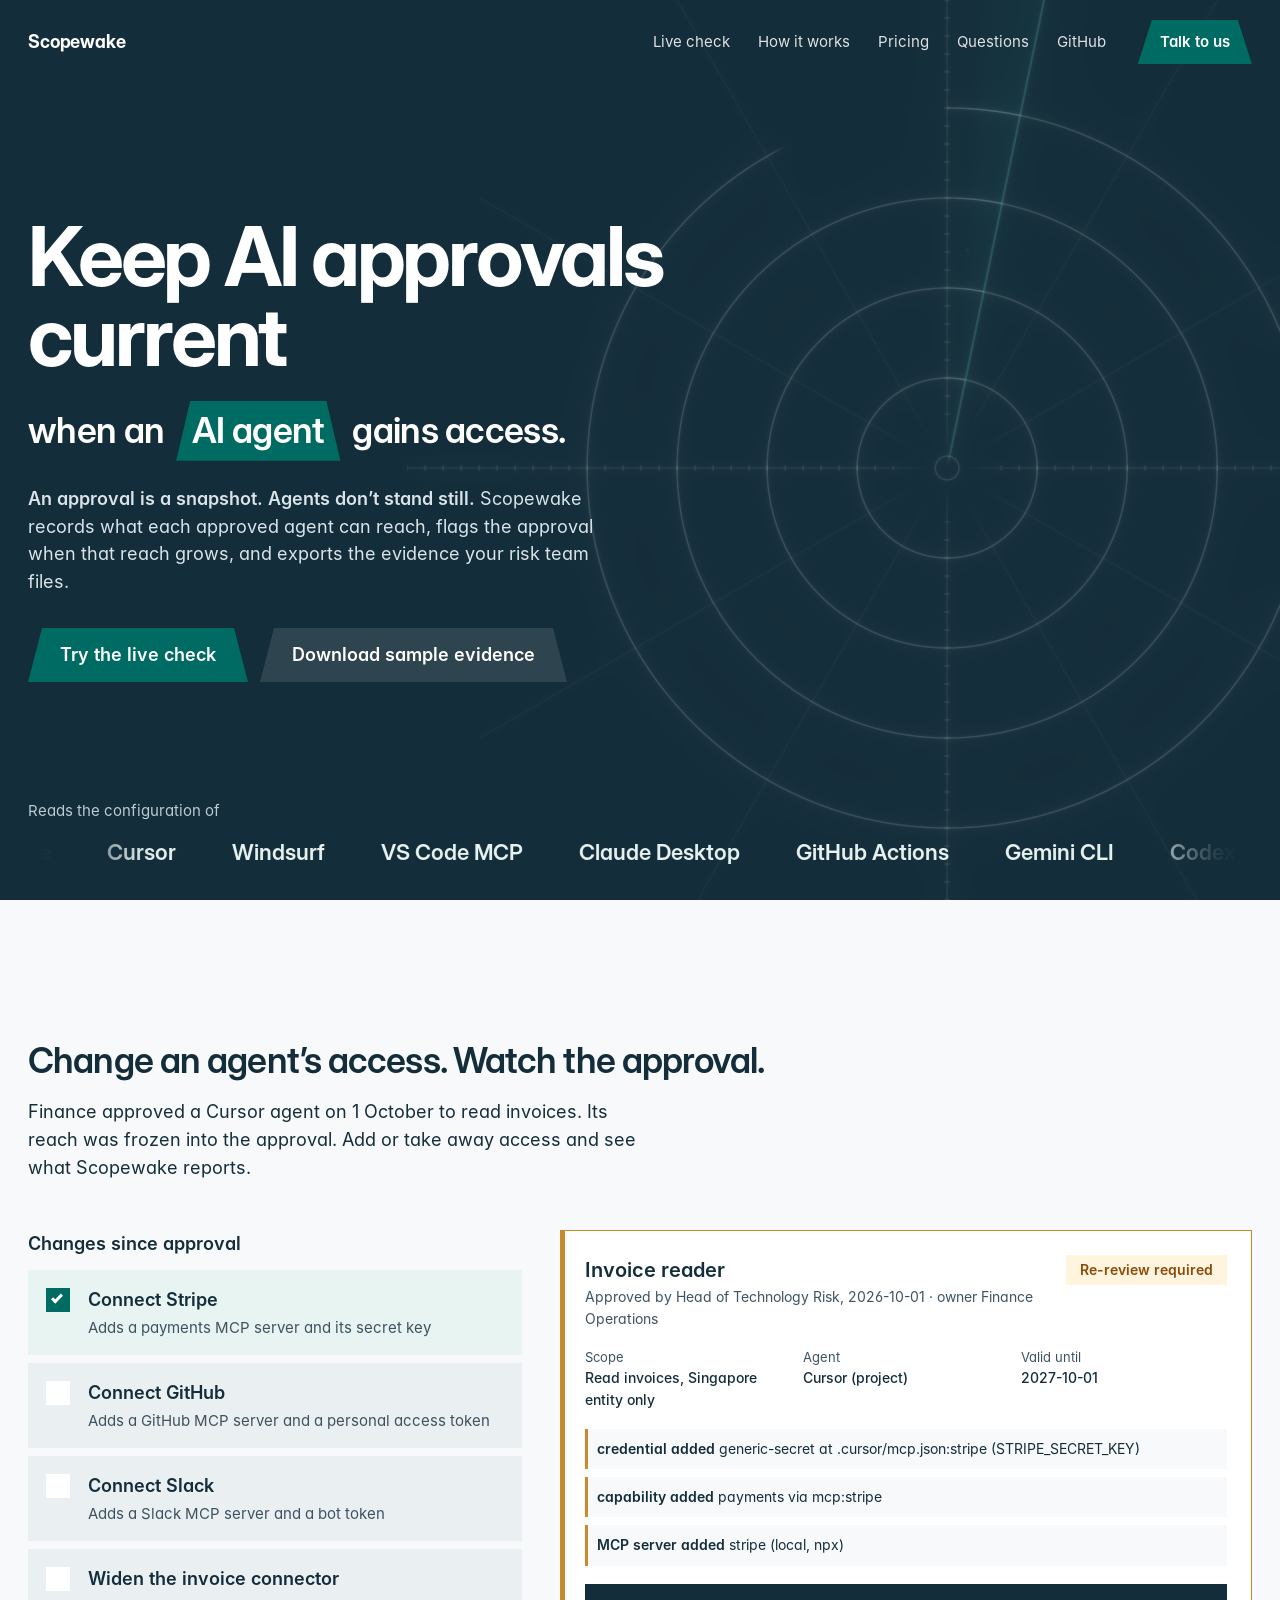
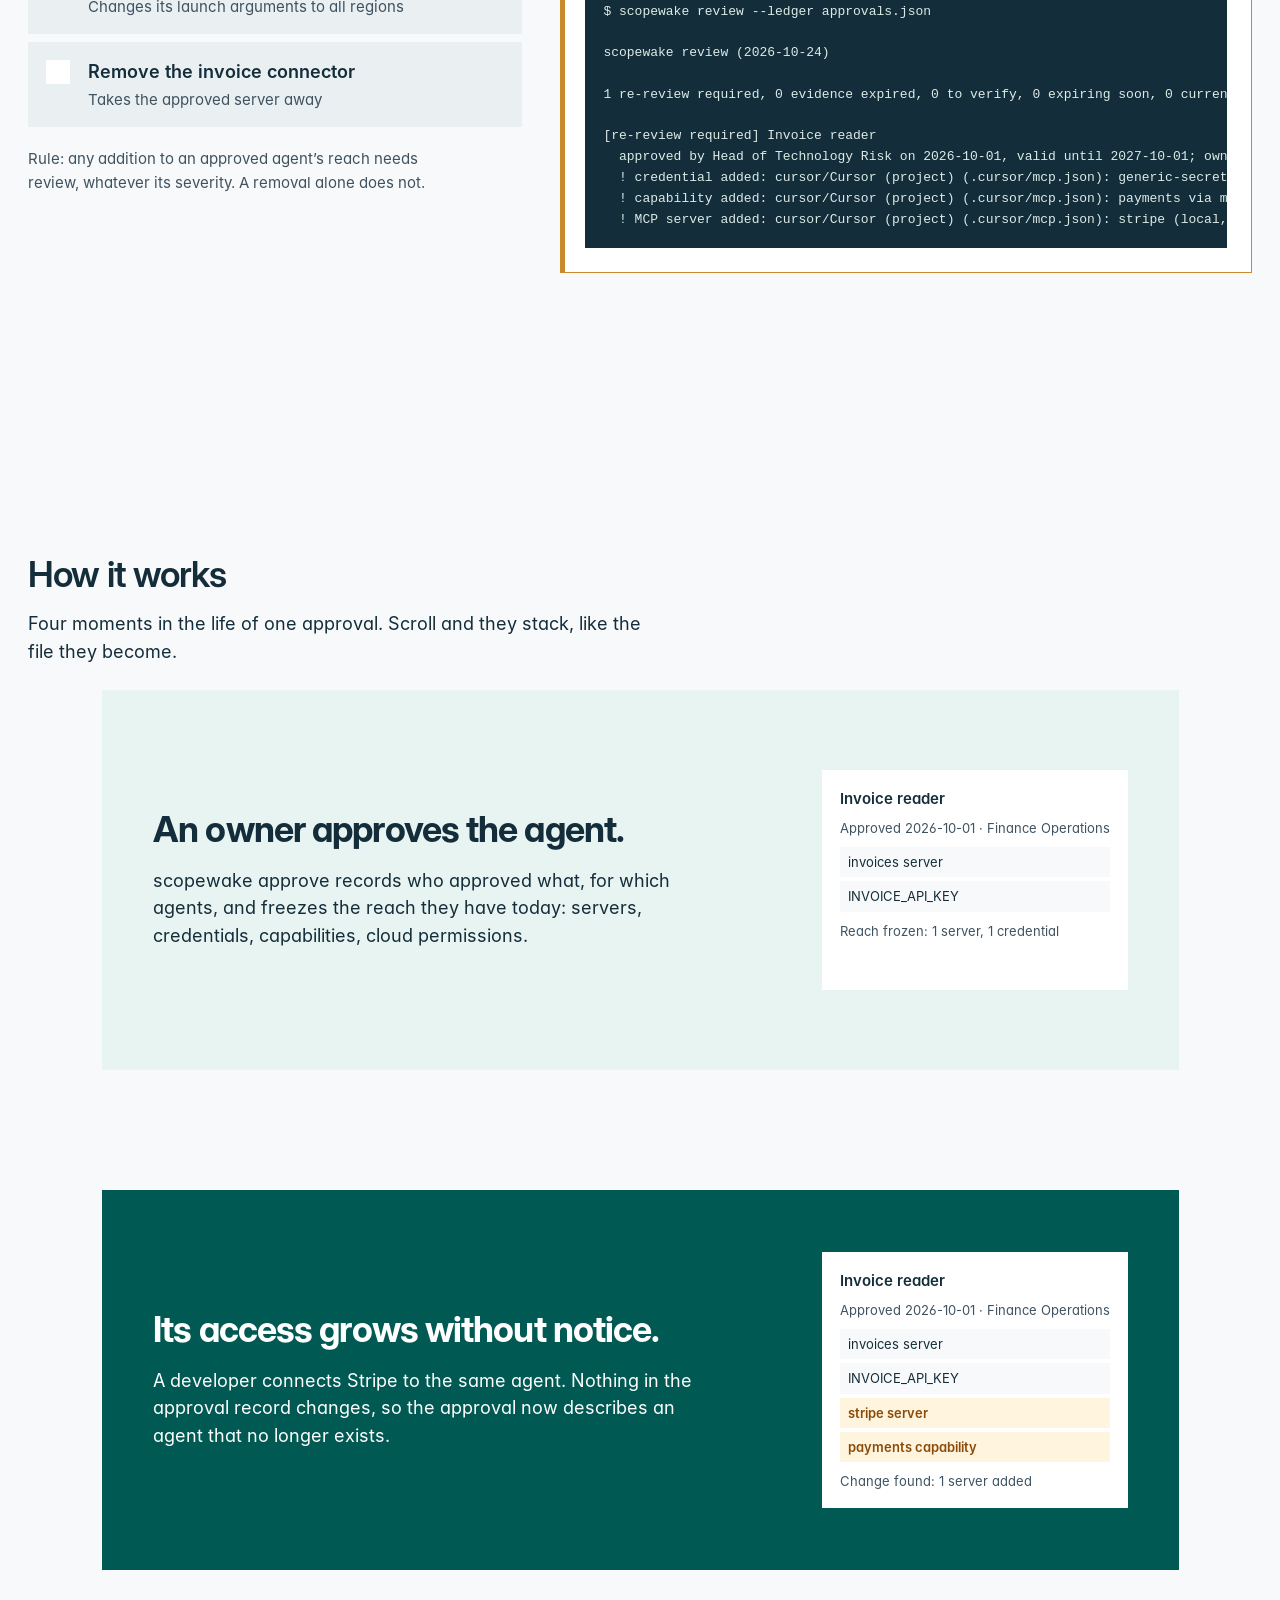
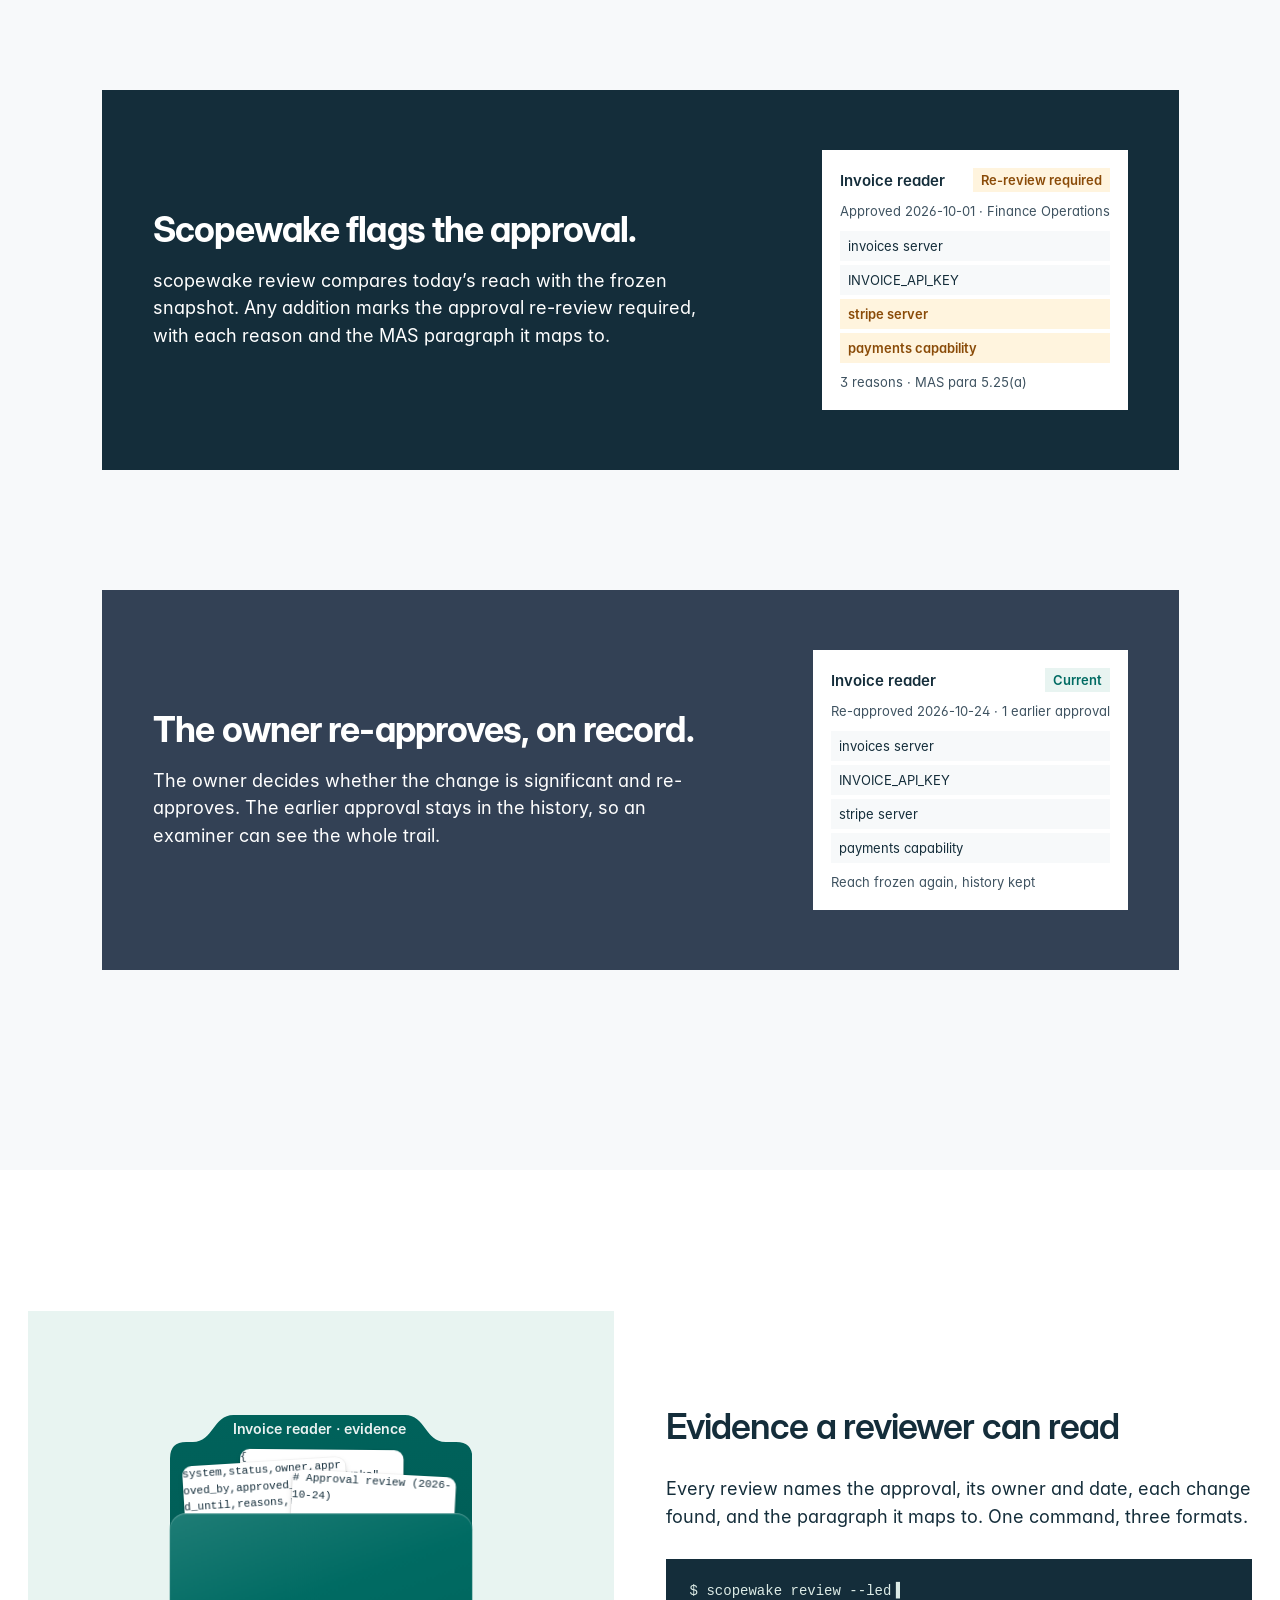
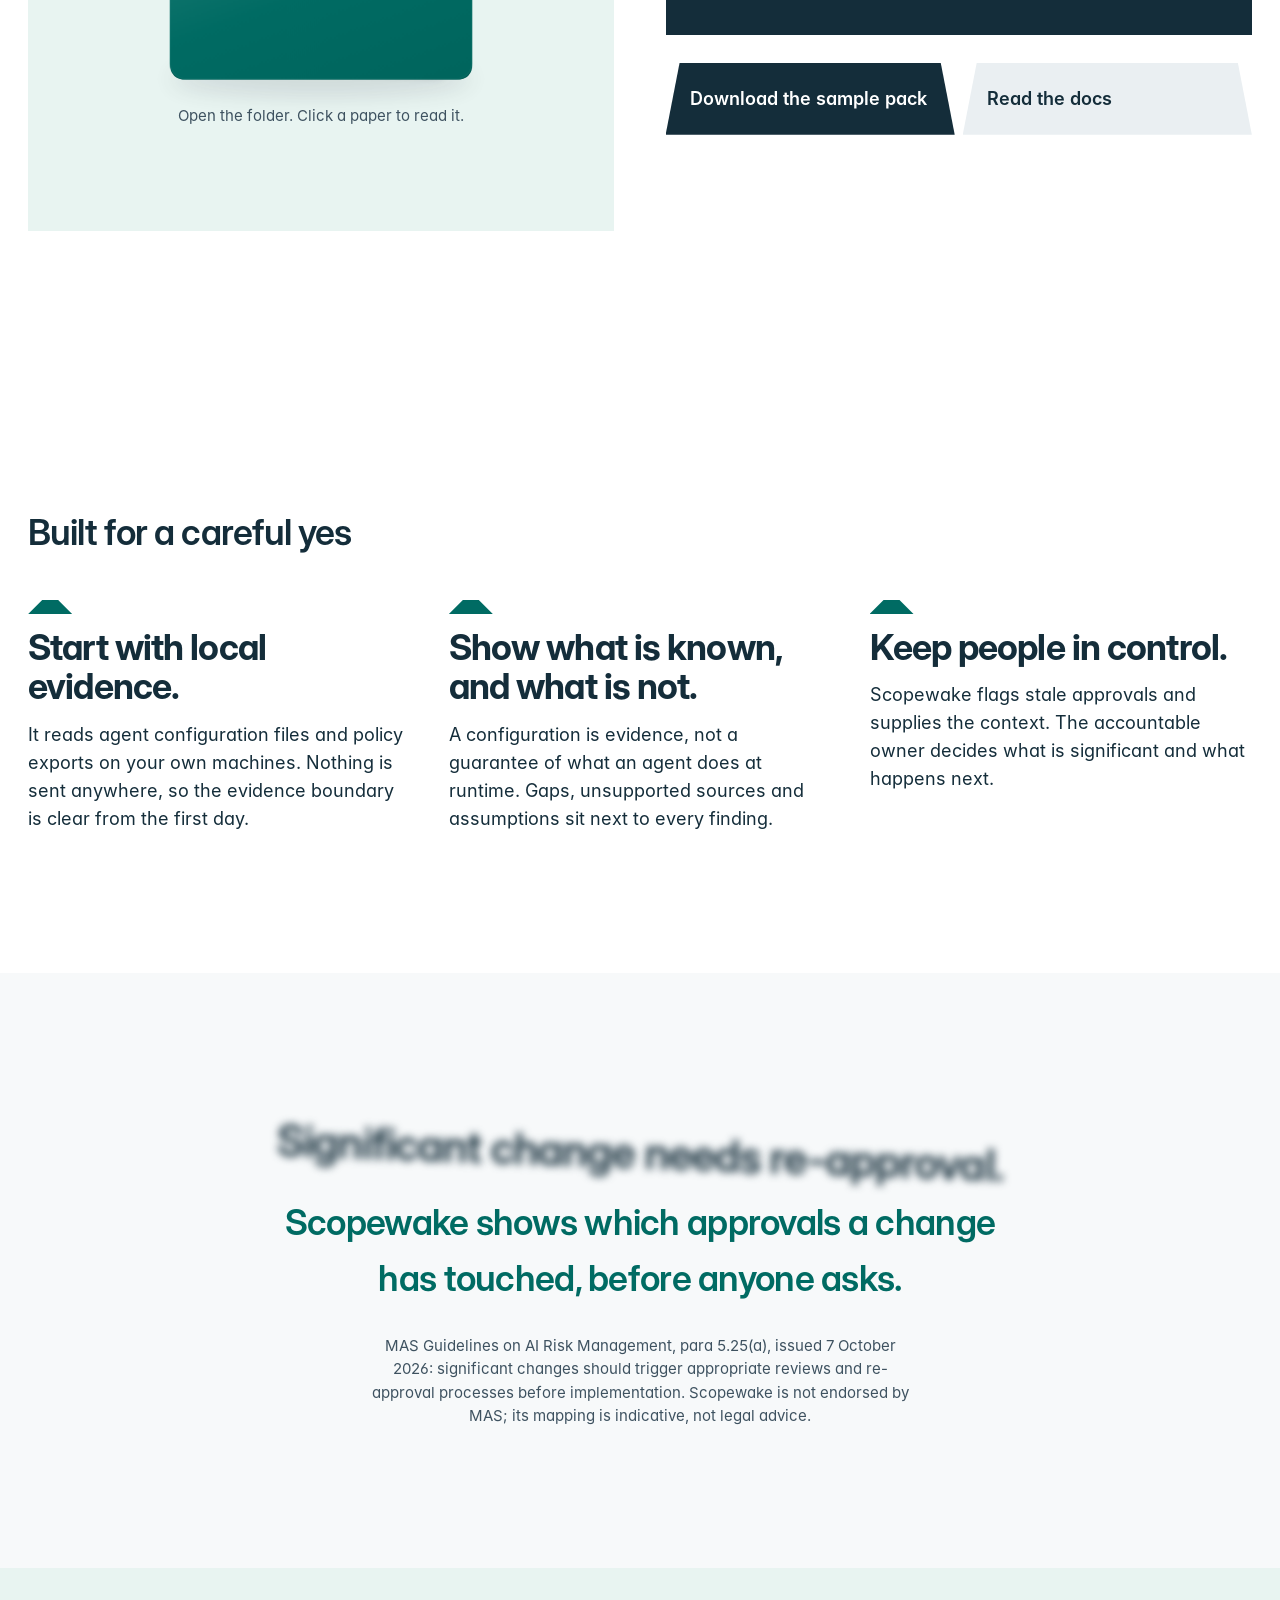
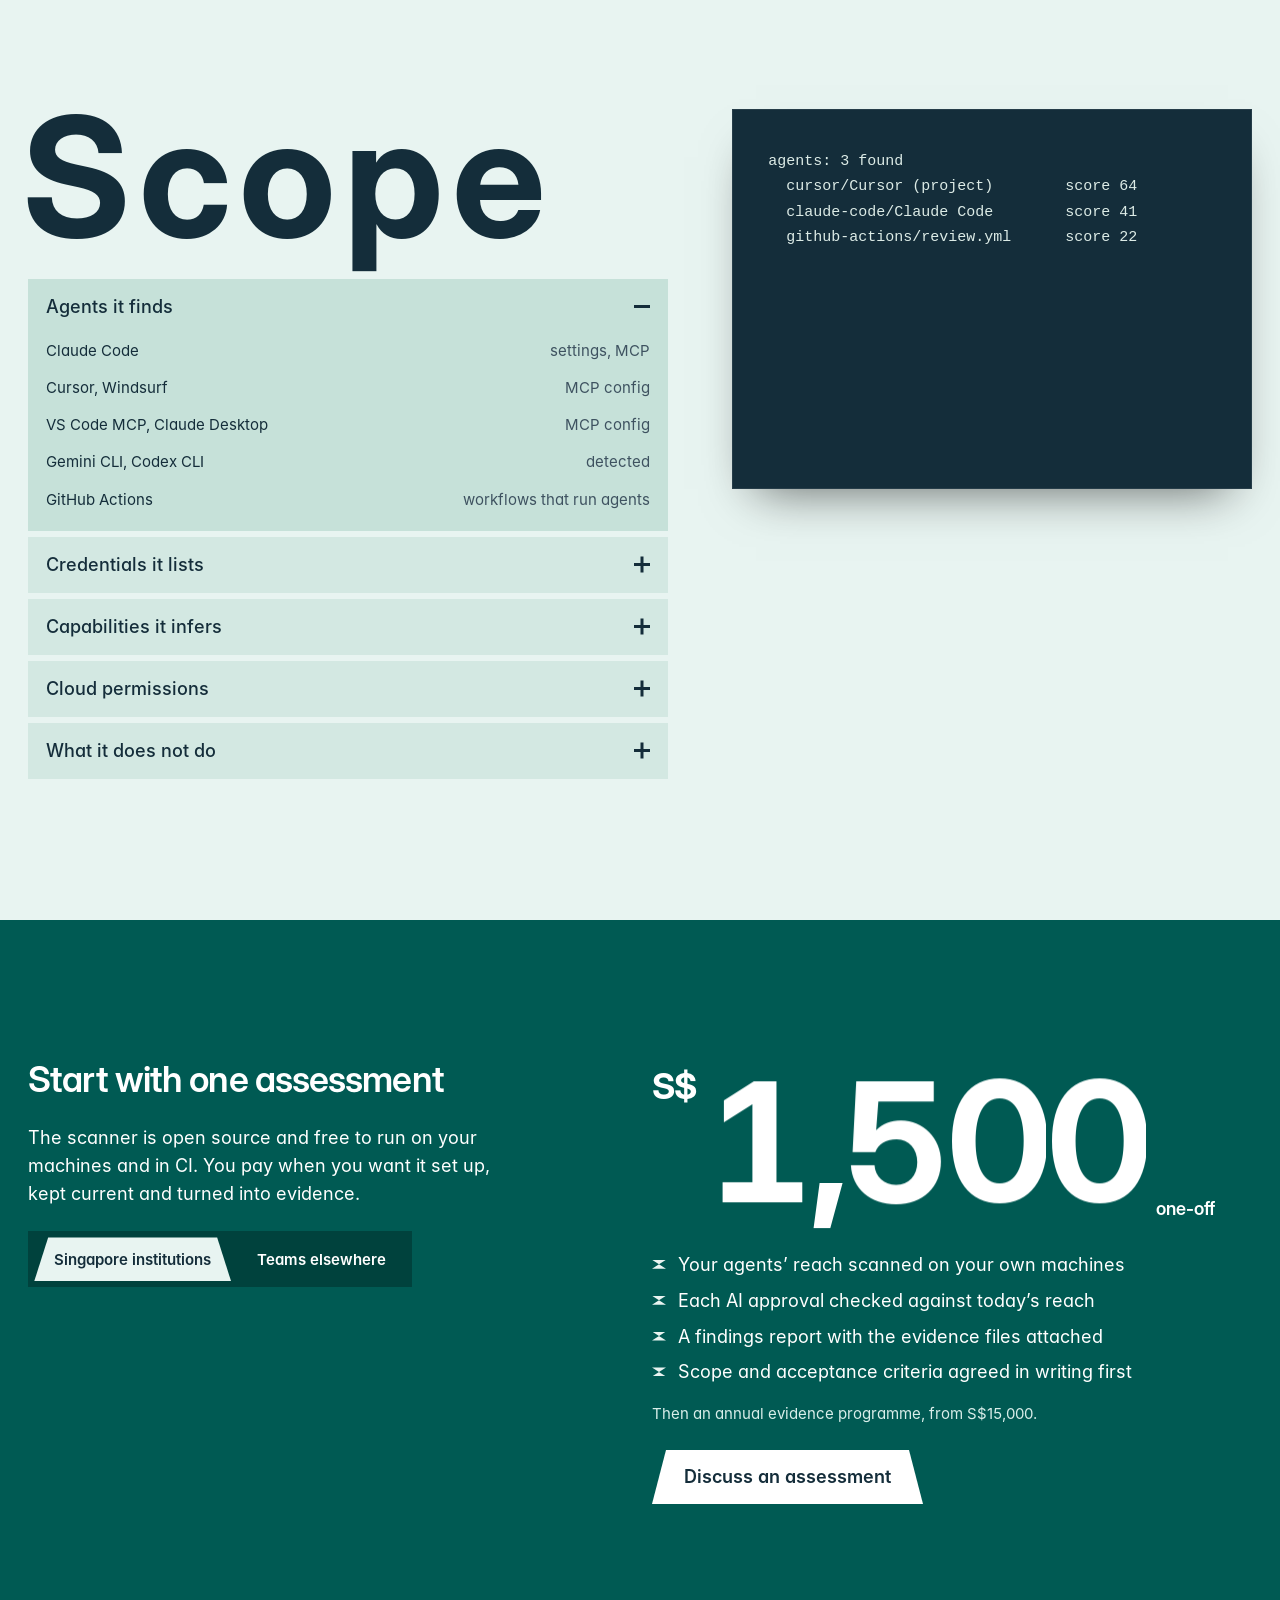
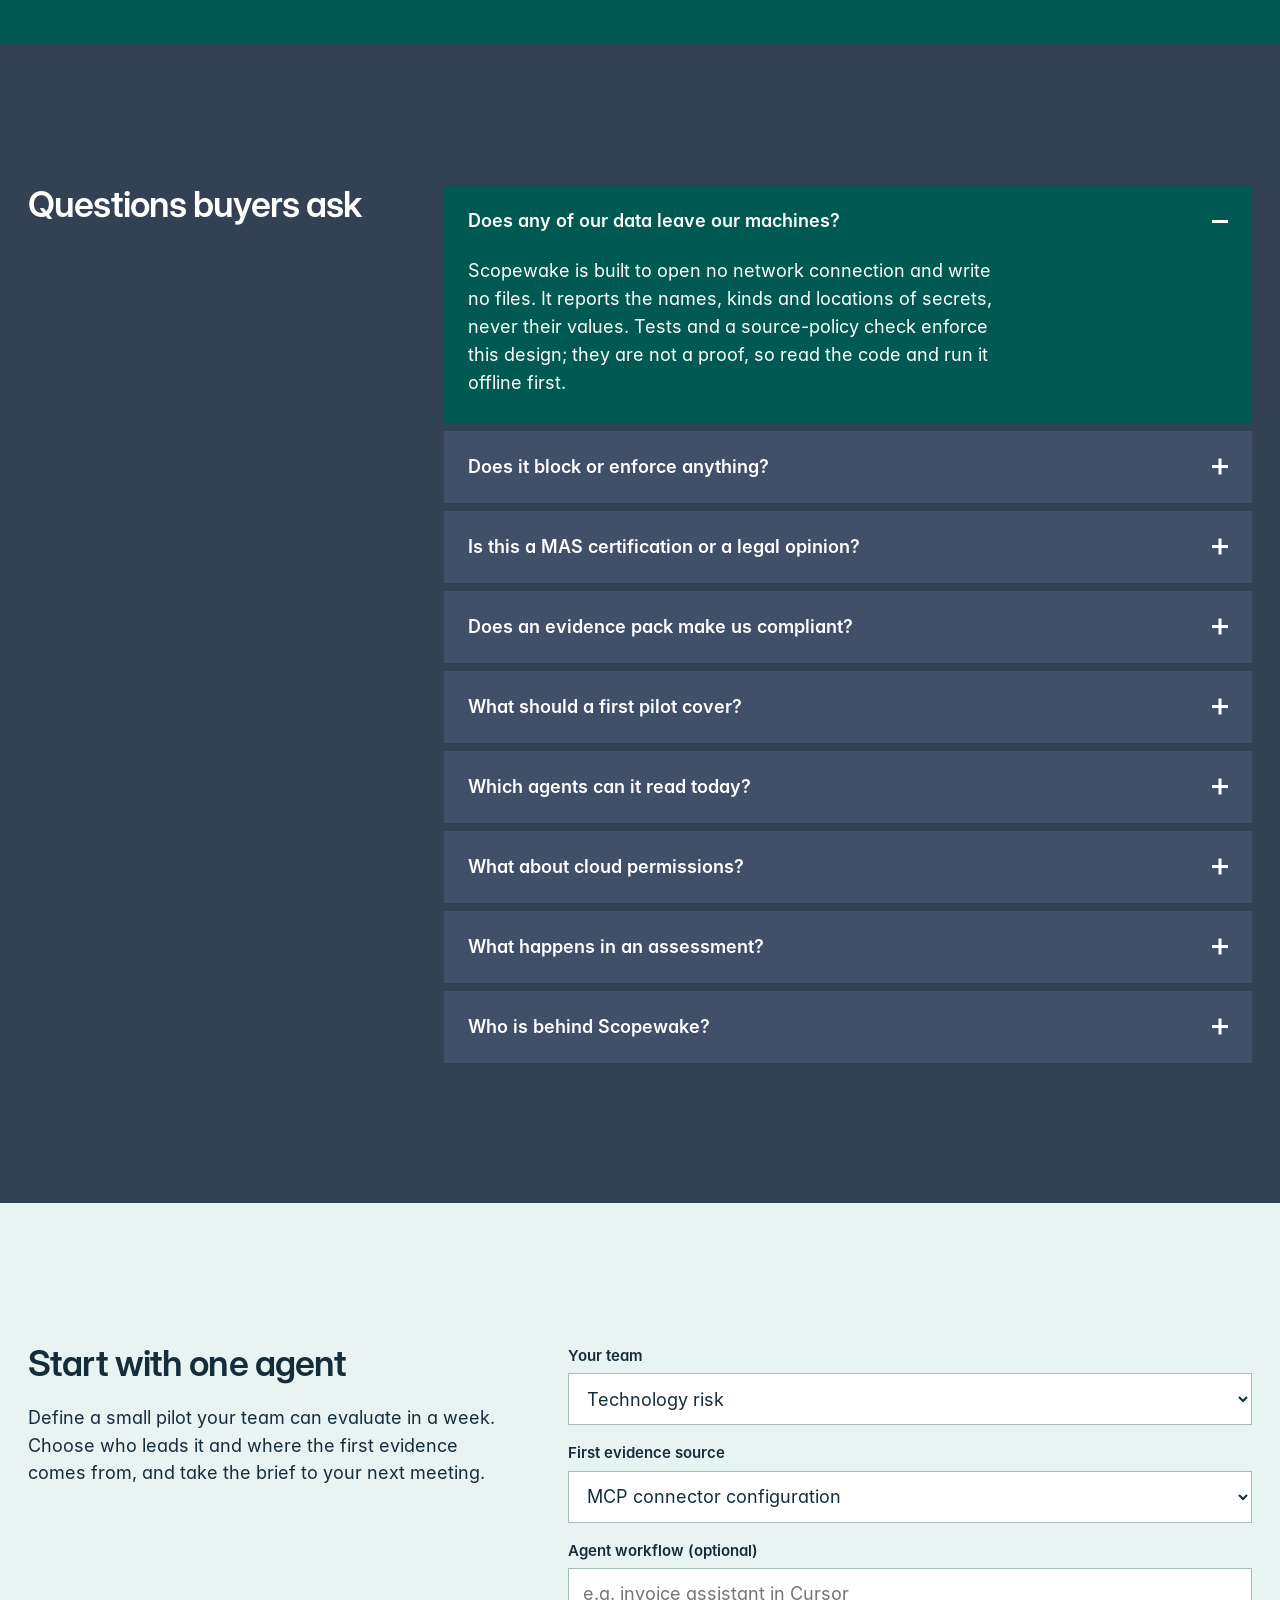
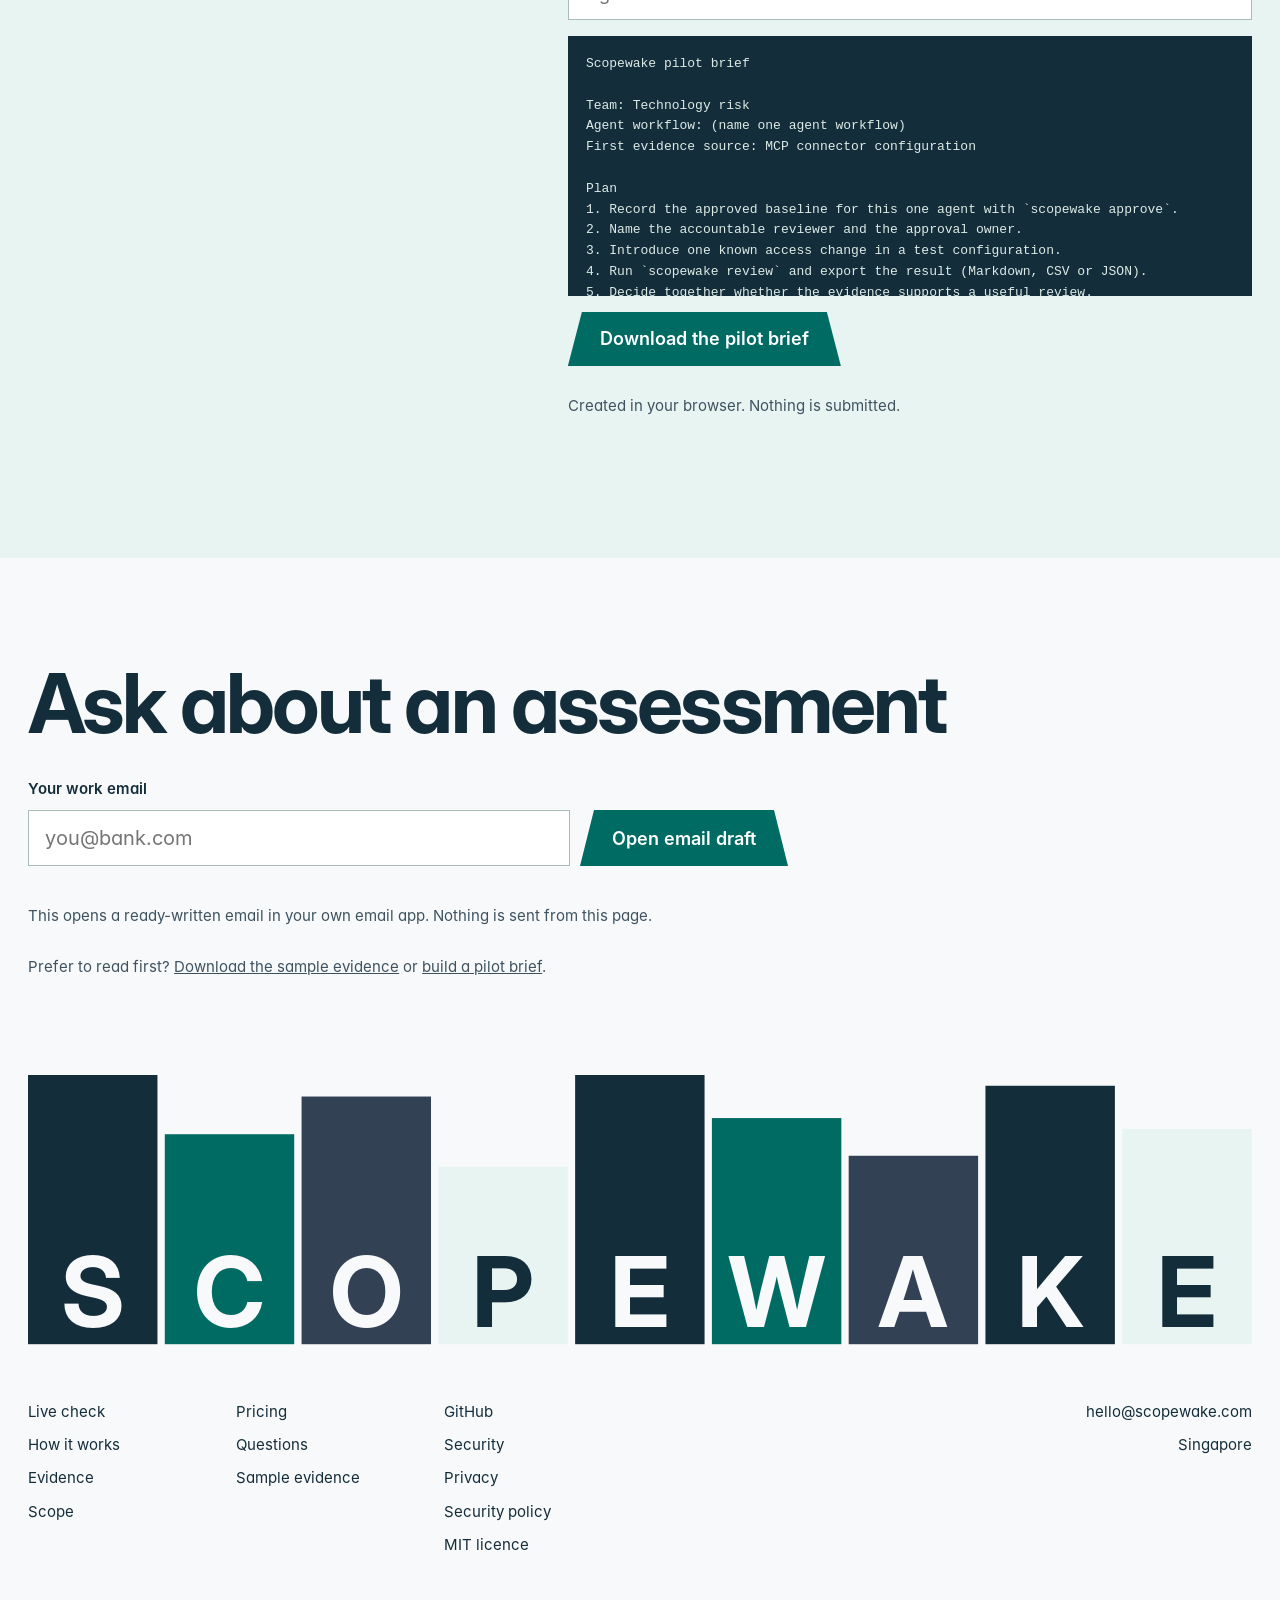
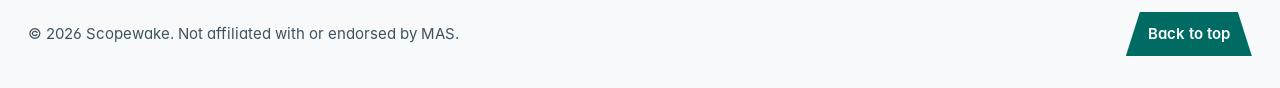
==== site/index.html @ 94668da6 "Rename Tideline to Scopewake (v0.3.0) Package, command, repository links, docs, brand files and site" ====
<!doctype html>
<html lang="en">
<head>
<meta charset="utf-8">
<meta name="viewport" content="width=device-width, initial-scale=1">
<title>Scopewake | AI agent approval and change evidence</title>
<meta name="description" content="Track changes to supported AI-agent access, identify approvals that need review, and export evidence for your governance process.">
<meta name="theme-color" content="#142D3A">
<link rel="canonical" href="https://scopewake.com/">
<meta property="og:type" content="website">
<meta property="og:url" content="https://scopewake.com/">
<meta property="og:title" content="Scopewake | Keep AI approvals current">
<meta property="og:description" content="When an AI agent gains access, Scopewake flags the approval that no longer matches and exports the evidence.">
<meta property="og:image" content="https://scopewake.com/og-image.png">
<meta name="twitter:card" content="summary_large_image">
<link rel="icon" href="favicon.svg" type="image/svg+xml">
<link rel="preload" href="fonts/interdisplay-600.woff" as="font" type="font/woff" crossorigin>
<link rel="preload" href="fonts/inter-400.woff" as="font" type="font/woff" crossorigin>
<link rel="stylesheet" href="assets/styles.css">
</head>
<body>
<div id="root"><header class="hero" id="top"><div class="hero-radar" aria-hidden="true"></div><nav class="nav" aria-label="Main"><a class="wordmark" href="#top">Scopewake</a><button class="nav-toggle" aria-expanded="false" aria-controls="nav-links">Menu</button><div class="nav-links " id="nav-links"><a href="#live">Live check</a><a href="#how">How it works</a><a href="#pricing">Pricing</a><a href="#questions">Questions</a><a href="https://github.com/tidelinehq/scopewake">GitHub</a></div><a class="btn btn-small" href="mailto:hello@scopewake.com?subject=Scopewake%20assessment">Talk to us</a></nav><div class="hero-copy"><h1 class="split-parent h1" style="text-align:left;overflow:hidden;display:inline-block;white-space:normal;word-wrap:break-word" data-split-ready="0">Keep AI approvals current</h1><p class="hero-rot" aria-live="off"><span>when an</span><span class="rot-pill">AI agent</span><span>gains access.</span></p><p class="hero-sub"><b>An approval is a snapshot. Agents don’t stand still.</b> Scopewake records what each approved agent can reach, flags the approval when that reach grows, and exports the evidence your risk team files.</p><div class="hero-actions"><div class="" style="position:relative;display:inline-block"><div class="" style="will-change:transform"><a class="btn btn-primary" href="#live">Try the live check</a></div></div><div class="" style="position:relative;display:inline-block"><div class="" style="will-change:transform"><a class="btn btn-ghost" href="sample/scopewake-sample-evidence.pdf" download="">Download sample evidence</a></div></div></div></div><div class="hero-loop"><p class="loop-label">Reads the configuration of</p><div class="loop-clip"><div class="logoloop logoloop--horizontal" style="width:100%;--logoloop-gap:56px;--logoloop-logoHeight:28px;-webkit-mask-image:linear-gradient(to right, rgba(0,0,0,0.0000) 0.000%, rgba(0,0,0,0.0051) 1.000%, rgba(0,0,0,0.0355) 2.000%, rgba(0,0,0,0.1035) 3.000%, rgba(0,0,0,0.2099) 4.000%, rgba(0,0,0,0.3466) 5.000%, rgba(0,0,0,0.5000) 6.000%, rgba(0,0,0,0.6534) 7.000%, rgba(0,0,0,0.7901) 8.000%, rgba(0,0,0,0.8965) 9.000%, rgba(0,0,0,0.9645) 10.000%, rgba(0,0,0,0.9949) 11.000%, rgba(0,0,0,1.0000) 12.000%, rgba(0,0,0,1.0000) 88.000%, rgba(0,0,0,0.9949) 89.000%, rgba(0,0,0,0.9645) 90.000%, rgba(0,0,0,0.8965) 91.000%, rgba(0,0,0,0.7901) 92.000%, rgba(0,0,0,0.6534) 93.000%, rgba(0,0,0,0.5000) 94.000%, rgba(0,0,0,0.3466) 95.000%, rgba(0,0,0,0.2099) 96.000%, rgba(0,0,0,0.1035) 97.000%, rgba(0,0,0,0.0355) 98.000%, rgba(0,0,0,0.0051) 99.000%, rgba(0,0,0,0.0000) 100.000%);mask-image:linear-gradient(to right, rgba(0,0,0,0.0000) 0.000%, rgba(0,0,0,0.0051) 1.000%, rgba(0,0,0,0.0355) 2.000%, rgba(0,0,0,0.1035) 3.000%, rgba(0,0,0,0.2099) 4.000%, rgba(0,0,0,0.3466) 5.000%, rgba(0,0,0,0.5000) 6.000%, rgba(0,0,0,0.6534) 7.000%, rgba(0,0,0,0.7901) 8.000%, rgba(0,0,0,0.8965) 9.000%, rgba(0,0,0,0.9645) 10.000%, rgba(0,0,0,0.9949) 11.000%, rgba(0,0,0,1.0000) 12.000%, rgba(0,0,0,1.0000) 88.000%, rgba(0,0,0,0.9949) 89.000%, rgba(0,0,0,0.9645) 90.000%, rgba(0,0,0,0.8965) 91.000%, rgba(0,0,0,0.7901) 92.000%, rgba(0,0,0,0.6534) 93.000%, rgba(0,0,0,0.5000) 94.000%, rgba(0,0,0,0.3466) 95.000%, rgba(0,0,0,0.2099) 96.000%, rgba(0,0,0,0.1035) 97.000%, rgba(0,0,0,0.0355) 98.000%, rgba(0,0,0,0.0051) 99.000%, rgba(0,0,0,0.0000) 100.000%)" role="region" aria-label="Agents Scopewake reads" data-draggable=""><div class="logoloop__track"><ul class="logoloop__list" role="list" aria-hidden="true"><li class="logoloop__item" role="listitem"><div class="logoloop__content"><span class="logoloop__node" aria-hidden="false"><span class="loop-item">Claude Code</span></span></div></li><li class="logoloop__item" role="listitem"><div class="logoloop__content"><span class="logoloop__node" aria-hidden="false"><span class="loop-item">Cursor</span></span></div></li><li class="logoloop__item" role="listitem"><div class="logoloop__content"><span class="logoloop__node" aria-hidden="false"><span class="loop-item">Windsurf</span></span></div></li><li class="logoloop__item" role="listitem"><div class="logoloop__content"><span class="logoloop__node" aria-hidden="false"><span class="loop-item">VS Code MCP</span></span></div></li><li class="logoloop__item" role="listitem"><div class="logoloop__content"><span class="logoloop__node" aria-hidden="false"><span class="loop-item">Claude Desktop</span></span></div></li><li class="logoloop__item" role="listitem"><div class="logoloop__content"><span class="logoloop__node" aria-hidden="false"><span class="loop-item">GitHub Actions</span></span></div></li><li class="logoloop__item" role="listitem"><div class="logoloop__content"><span class="logoloop__node" aria-hidden="false"><span class="loop-item">Gemini CLI</span></span></div></li><li class="logoloop__item" role="listitem"><div class="logoloop__content"><span class="logoloop__node" aria-hidden="false"><span class="loop-item">Codex CLI</span></span></div></li></ul><ul class="logoloop__list" role="list"><li class="logoloop__item" role="listitem"><div class="logoloop__content"><span class="logoloop__node" aria-hidden="false"><span class="loop-item">Claude Code</span></span></div></li><li class="logoloop__item" role="listitem"><div class="logoloop__content"><span class="logoloop__node" aria-hidden="false"><span class="loop-item">Cursor</span></span></div></li><li class="logoloop__item" role="listitem"><div class="logoloop__content"><span class="logoloop__node" aria-hidden="false"><span class="loop-item">Windsurf</span></span></div></li><li class="logoloop__item" role="listitem"><div class="logoloop__content"><span class="logoloop__node" aria-hidden="false"><span class="loop-item">VS Code MCP</span></span></div></li><li class="logoloop__item" role="listitem"><div class="logoloop__content"><span class="logoloop__node" aria-hidden="false"><span class="loop-item">Claude Desktop</span></span></div></li><li class="logoloop__item" role="listitem"><div class="logoloop__content"><span class="logoloop__node" aria-hidden="false"><span class="loop-item">GitHub Actions</span></span></div></li><li class="logoloop__item" role="listitem"><div class="logoloop__content"><span class="logoloop__node" aria-hidden="false"><span class="loop-item">Gemini CLI</span></span></div></li><li class="logoloop__item" role="listitem"><div class="logoloop__content"><span class="logoloop__node" aria-hidden="false"><span class="loop-item">Codex CLI</span></span></div></li></ul><ul class="logoloop__list" role="list" aria-hidden="true"><li class="logoloop__item" role="listitem"><div class="logoloop__content"><span class="logoloop__node" aria-hidden="false"><span class="loop-item">Claude Code</span></span></div></li><li class="logoloop__item" role="listitem"><div class="logoloop__content"><span class="logoloop__node" aria-hidden="false"><span class="loop-item">Cursor</span></span></div></li><li class="logoloop__item" role="listitem"><div class="logoloop__content"><span class="logoloop__node" aria-hidden="false"><span class="loop-item">Windsurf</span></span></div></li><li class="logoloop__item" role="listitem"><div class="logoloop__content"><span class="logoloop__node" aria-hidden="false"><span class="loop-item">VS Code MCP</span></span></div></li><li class="logoloop__item" role="listitem"><div class="logoloop__content"><span class="logoloop__node" aria-hidden="false"><span class="loop-item">Claude Desktop</span></span></div></li><li class="logoloop__item" role="listitem"><div class="logoloop__content"><span class="logoloop__node" aria-hidden="false"><span class="loop-item">GitHub Actions</span></span></div></li><li class="logoloop__item" role="listitem"><div class="logoloop__content"><span class="logoloop__node" aria-hidden="false"><span class="loop-item">Gemini CLI</span></span></div></li><li class="logoloop__item" role="listitem"><div class="logoloop__content"><span class="logoloop__node" aria-hidden="false"><span class="loop-item">Codex CLI</span></span></div></li></ul></div></div></div></div></header><main><section class="live" id="live" aria-labelledby="live-h"><div class="live-head"><h2 id="live-h" class="h2 reveal">Change an agent’s access. Watch the approval.</h2><p class="lead reveal">Finance approved a Cursor agent on 1 October to read invoices. Its reach was frozen into the approval. Add or take away access and see what Scopewake reports.</p></div><div class="live-sticky is-stale" aria-hidden="true"><span>Approval status</span><span class="pill pill-review" style="opacity:1;transform:none">Re-review required</span><span class="live-count">3<!-- --> change<!-- -->s<!-- --> need review</span></div><div class="live-grid"><div class="spark-wrap" style="position:relative;width:100%;height:100%;isolation:isolate"><fieldset class="changes reveal"><legend>Changes since approval</legend><label class="change is-on"><input type="checkbox" checked=""/><span class="change-box" aria-hidden="true"></span><span class="change-text"><b>Connect Stripe</b><span>Adds a payments MCP server and its secret key</span></span></label><label class="change "><input type="checkbox"/><span class="change-box" aria-hidden="true"></span><span class="change-text"><b>Connect GitHub</b><span>Adds a GitHub MCP server and a personal access token</span></span></label><label class="change "><input type="checkbox"/><span class="change-box" aria-hidden="true"></span><span class="change-text"><b>Connect Slack</b><span>Adds a Slack MCP server and a bot token</span></span></label><label class="change "><input type="checkbox"/><span class="change-box" aria-hidden="true"></span><span class="change-text"><b>Widen the invoice connector</b><span>Changes its launch arguments to all regions</span></span></label><label class="change "><input type="checkbox"/><span class="change-box" aria-hidden="true"></span><span class="change-text"><b>Remove the invoice connector</b><span>Takes the approved server away</span></span></label><p class="note">Rule: any addition to an approved agent’s reach needs review, whatever its severity. A removal alone does not.</p></fieldset><span aria-hidden="true" style="position:absolute;inset:0;z-index:1;overflow:visible;pointer-events:none"></span></div><div class="record-wrap reveal"><div class="record-state is-stale"><div class="record" data-ui="true" aria-live="polite"><div class="record-top"><div><p class="record-name">Invoice reader</p><p class="record-meta">Approved by Head of Technology Risk, 2026-10-01 · owner Finance Operations</p></div><span class="pill pill-review" style="opacity:1;transform:none">Re-review required</span></div><dl class="record-fields"><div><dt>Scope</dt><dd>Read invoices, Singapore entity only</dd></div><div><dt>Agent</dt><dd>Cursor (project)</dd></div><div><dt>Valid until</dt><dd>2027-10-01</dd></div></dl><ul class="reasons"><li class="reason-add" style="opacity:1;transform:none"><b>credential added</b> <!-- -->generic-secret at .cursor/mcp.json:stripe (STRIPE_SECRET_KEY)</li><li class="reason-add" style="opacity:1;transform:none"><b>capability added</b> <!-- -->payments via mcp:stripe</li><li class="reason-add" style="opacity:1;transform:none"><b>MCP server added</b> <!-- -->stripe (local, npx)</li></ul><pre class="cli"><code>$ scopewake review --ledger approvals.json

scopewake review (2026-10-24)

1 re-review required, 0 evidence expired, 0 to verify, 0 expiring soon, 0 current; 0 unapproved agent(s)

[re-review required] Invoice reader
  approved by Head of Technology Risk on 2026-10-01, valid until 2027-10-01; owner Finance Operations
  ! credential added: cursor/Cursor (project) (.cursor/mcp.json): generic-secret at .cursor/mcp.json:stripe (STRIPE_SECRET_KEY)  [MAS AIRM para 5.25(a), 5.24]
  ! capability added: cursor/Cursor (project) (.cursor/mcp.json): payments via mcp:stripe  [MAS AIRM para 5.25(a), 5.24]
  ! MCP server added: cursor/Cursor (project) (.cursor/mcp.json): stripe (local, npx)  [MAS AIRM para 5.25(a), 5.24]</code></pre></div></div></div></div></section><section class="how" id="how" aria-labelledby="how-h"><div class="how-intro"><h2 id="how-h" class="h2 reveal">How it works</h2><p class="lead reveal">Four moments in the life of one approval. Scroll and they stack, like the file they become.</p></div><div class="scroll-stack scroll-stack--window"><div class="scroll-stack__inner"><div data-stack-slot="" class="scroll-stack__slot" style="top:calc(18% + 0px);margin-bottom:84px;z-index:1"><div class="scroll-stack-card step st-mint"><div class="step-text"><h3 class="step-title">An owner approves the agent.</h3><p>scopewake approve records who approved what, for which agents, and freezes the reach they have today: servers, credentials, capabilities, cloud permissions.</p></div><div class="mini" data-ui="true"><div class="mini-top"><b>Invoice reader</b></div><p class="mini-meta">Approved 2026-10-01 · Finance Operations</p><ul class="mini-list"><li>invoices server</li><li>INVOICE_API_KEY</li></ul><p class="mini-foot">Reach frozen: 1 server, 1 credential</p></div><span class="scroll-stack-card__shade" aria-hidden="true"></span></div></div><div aria-hidden="true" style="height:36px;margin-top:0"></div><div data-stack-slot="" class="scroll-stack__slot" style="top:calc(18% + 28px);margin-bottom:56px;z-index:2"><div class="scroll-stack-card step st-teal"><div class="step-text"><h3 class="step-title">Its access grows without notice.</h3><p>A developer connects Stripe to the same agent. Nothing in the approval record changes, so the approval now describes an agent that no longer exists.</p></div><div class="mini" data-ui="true"><div class="mini-top"><b>Invoice reader</b></div><p class="mini-meta">Approved 2026-10-01 · Finance Operations</p><ul class="mini-list"><li>invoices server</li><li>INVOICE_API_KEY</li><li class="mini-new">stripe server</li><li class="mini-new">payments capability</li></ul><p class="mini-foot">Change found: 1 server added</p></div><span class="scroll-stack-card__shade" aria-hidden="true"></span></div></div><div aria-hidden="true" style="height:64px;margin-top:0"></div><div data-stack-slot="" class="scroll-stack__slot" style="top:calc(18% + 56px);margin-bottom:28px;z-index:3"><div class="scroll-stack-card step st-ink"><div class="step-text"><h3 class="step-title">Scopewake flags the approval.</h3><p>scopewake review compares today’s reach with the frozen snapshot. Any addition marks the approval re-review required, with each reason and the MAS paragraph it maps to.</p></div><div class="mini" data-ui="true"><div class="mini-top"><b>Invoice reader</b><span class="pill pill-review">Re-review required</span></div><p class="mini-meta">Approved 2026-10-01 · Finance Operations</p><ul class="mini-list"><li>invoices server</li><li>INVOICE_API_KEY</li><li class="mini-new">stripe server</li><li class="mini-new">payments capability</li></ul><p class="mini-foot">3 reasons · MAS para 5.25(a)</p></div><span class="scroll-stack-card__shade" aria-hidden="true"></span></div></div><div aria-hidden="true" style="height:92px;margin-top:0"></div><div data-stack-slot="" class="scroll-stack__slot" style="top:calc(18% + 84px);margin-bottom:0;z-index:4"><div class="scroll-stack-card step st-slate"><div class="step-text"><h3 class="step-title">The owner re-approves, on record.</h3><p>The owner decides whether the change is significant and re-approves. The earlier approval stays in the history, so an examiner can see the whole trail.</p></div><div class="mini" data-ui="true"><div class="mini-top"><b>Invoice reader</b><span class="pill pill-ok">Current</span></div><p class="mini-meta">Re-approved 2026-10-24 · 1 earlier approval</p><ul class="mini-list"><li>invoices server</li><li>INVOICE_API_KEY</li><li class="">stripe server</li><li class="">payments capability</li></ul><p class="mini-foot">Reach frozen again, history kept</p></div><span class="scroll-stack-card__shade" aria-hidden="true"></span></div></div><div class="scroll-stack__end" aria-hidden="true"></div></div></div></section><section class="evidence" id="evidence" aria-labelledby="ev-h"><div class="ev-folder reveal" data-ui="true"><div class="folder-fallback">Sample evidence: review.md, review.csv, review.json</div><p class="ev-hint">Open the folder. Click a paper to read it.</p></div><div class="ev-side"><h2 id="ev-h" class="h2 reveal">Evidence a reviewer can read</h2><p class="body reveal">Every review names the approval, its owner and date, each change found, and the paragraph it maps to. One command, three formats.</p><div class="ev-term" data-ui="true"><code class="text-type ev-type"><span class="text-type__sr">$ scopewake review --ledger approvals.json --format md &gt; review.md scopewake review --ledger approvals.json --format csv &gt; review.csv scopewake review --ledger approvals.json --fail-on-review</span><span class="text-type__content" aria-hidden="true"><span class="text-type__prefix" style="color:currentColor">$ </span><span style="color:inherit"></span><span class="text-type__caret">​</span></span><span aria-hidden="true" class="text-type__cursor text-type__cursor--character  "><span class="text-type__blink">▍</span></span></code></div><div class="ev-cells"><a class="cell cell-ink" href="sample/scopewake-sample-evidence.pdf" download="">Download the sample pack</a><a class="cell cell-tone" href="https://github.com/tidelinehq/scopewake#approval-review-keep-ai-approvals-current">Read the docs</a></div></div></section><section class="principles" id="principles" aria-labelledby="pp-h"><h2 id="pp-h" class="h2 reveal">Built for a careful yes</h2><div class="pp-grid"><div class="pp reveal"><span class="pp-tab" aria-hidden="true"></span><h3 class="pp-t">Start with local evidence.</h3><p>It reads agent configuration files and policy exports on your own machines. Nothing is sent anywhere, so the evidence boundary is clear from the first day.</p></div><div class="pp reveal"><span class="pp-tab" aria-hidden="true"></span><h3 class="pp-t">Show what is known, and what is not.</h3><p>A configuration is evidence, not a guarantee of what an agent does at runtime. Gaps, unsupported sources and assumptions sit next to every finding.</p></div><div class="pp reveal"><span class="pp-tab" aria-hidden="true"></span><h3 class="pp-t">Keep people in control.</h3><p>Scopewake flags stale approvals and supplies the context. The accountable owner decides what is significant and what happens next.</p></div></div></section><section class="reg"><h2 class="scroll-reveal statement-wrap" aria-label="Significant change needs re-approval."><span class="scroll-reveal-text statement" aria-hidden="true"><span class="scroll-reveal-word"><span class="scroll-reveal-piece">Significant</span></span> <span class="scroll-reveal-word"><span class="scroll-reveal-piece">change</span></span> <span class="scroll-reveal-word"><span class="scroll-reveal-piece">needs</span></span> <span class="scroll-reveal-word"><span class="scroll-reveal-piece">re-approval.</span></span></span></h2><p class="reg-sub reveal">Scopewake shows which approvals a change has touched, before anyone asks.</p><p class="cite reveal">MAS Guidelines on AI Risk Management, para 5.25(a), issued 7 October 2026: significant changes should trigger appropriate reviews and re-approval processes before implementation. Scopewake is not endorsed by MAS; its mapping is indicative, not legal advice.</p></section><section class="scope" id="scope" aria-labelledby="scope-h"><div class="scope-col"><h2 id="scope-h" class="giant reveal">Scope</h2><div class="bars"><details class="bar is-hot" open=""><summary><span>Agents it finds</span><span class="plus" aria-hidden="true"></span></summary><ul><li><span>Claude Code</span><span>settings, MCP</span></li><li><span>Cursor, Windsurf</span><span>MCP config</span></li><li><span>VS Code MCP, Claude Desktop</span><span>MCP config</span></li><li><span>Gemini CLI, Codex CLI</span><span>detected</span></li><li><span>GitHub Actions</span><span>workflows that run agents</span></li></ul><pre class="bar-inline" data-ui="true"><code>agents: 3 found
  cursor/Cursor (project)        score 64
  claude-code/Claude Code        score 41
  github-actions/review.yml      score 22</code></pre></details><details class="bar "><summary><span>Credentials it lists</span><span class="plus" aria-hidden="true"></span></summary><ul><li><span>MCP server env and args</span><span>names only</span></li><li><span>.env files in the project</span><span>names only</span></li><li><span>Cloud and tool files in home</span><span>AWS, GCP, Azure, kube, SSH</span></li><li><span>Workflow secrets</span><span>secrets.* references</span></li></ul><pre class="bar-inline" data-ui="true"><code>credential: generic-secret
  at .cursor/mcp.json:stripe
  name STRIPE_SECRET_KEY
  value never read into output</code></pre></details><details class="bar "><summary><span>Capabilities it infers</span><span class="plus" aria-hidden="true"></span></summary><ul><li><span>Shell and filesystem</span><span></span></li><li><span>Browser control</span><span></span></li><li><span>GitHub, Slack, email</span><span></span></li><li><span>Databases, cloud, payments</span><span>from MCP server names</span></li></ul><pre class="bar-inline" data-ui="true"><code>capability: payments via mcp:stripe
capability: github via mcp:github
capability: shell-execution via cursor</code></pre></details><details class="bar "><summary><span>Cloud permissions</span><span class="plus" aria-hidden="true"></span></summary><ul><li><span>AWS</span><span>from an IAM export you supply</span></li><li><span>Role chains</span><span>up to three AssumeRole hops</span></li><li><span>GCP and Azure</span><span>not analysed yet</span></li></ul><pre class="bar-inline" data-ui="true"><code>$ scopewake aws iam.json
  ci-deployer      privilege escalation
  dev-agent        data read, secrets read</code></pre></details><details class="bar "><summary><span>What it does not do</span><span class="plus" aria-hidden="true"></span></summary><ul><li><span>Block or enforce</span><span>it reports only</span></li><li><span>Call cloud APIs</span><span>never</span></li><li><span>Verify keys are live</span><span>no</span></li><li><span>Certify compliance</span><span>no; owners decide</span></li></ul><pre class="bar-inline" data-ui="true"><code>Indicative mapping, not legal advice.
The owner decides whether a change
is significant.</code></pre></details></div></div><div class="scope-preview" aria-hidden="true"><div class="spotlight-card preview-frame" style="--spotlight-card-surface:#111111;--spotlight-card-border:rgba(255, 255, 255, 0.08);--spotlight-card-shadow:0 24px 48px -24px rgba(0, 0, 0, 0.6)" data-ui="true"><span class="spotlight-card__light" aria-hidden="true"></span><span class="spotlight-card__grain" style="background-image:url(&quot;data:image/svg+xml,%3Csvg xmlns=&#x27;http://www.w3.org/2000/svg&#x27; width=&#x27;160&#x27; height=&#x27;160&#x27;%3E%3Cfilter id=&#x27;n&#x27;%3E%3CfeTurbulence type=&#x27;fractalNoise&#x27; baseFrequency=&#x27;0.85&#x27; numOctaves=&#x27;2&#x27; stitchTiles=&#x27;stitch&#x27;/%3E%3CfeColorMatrix type=&#x27;saturate&#x27; values=&#x27;0&#x27;/%3E%3C/filter%3E%3Crect width=&#x27;100%25&#x27; height=&#x27;100%25&#x27; filter=&#x27;url(%23n)&#x27;/%3E%3C/svg%3E&quot;)" aria-hidden="true"></span><pre class="preview on"><code>agents: 3 found
  cursor/Cursor (project)        score 64
  claude-code/Claude Code        score 41
  github-actions/review.yml      score 22</code></pre><pre class="preview "><code>credential: generic-secret
  at .cursor/mcp.json:stripe
  name STRIPE_SECRET_KEY
  value never read into output</code></pre><pre class="preview "><code>capability: payments via mcp:stripe
capability: github via mcp:github
capability: shell-execution via cursor</code></pre><pre class="preview "><code>$ scopewake aws iam.json
  ci-deployer      privilege escalation
  dev-agent        data read, secrets read</code></pre><pre class="preview "><code>Indicative mapping, not legal advice.
The owner decides whether a change
is significant.</code></pre><span class="spotlight-card__border" aria-hidden="true"></span><span class="spotlight-card__edge" aria-hidden="true"></span></div></div></section><section class="pricing" id="pricing" aria-labelledby="pr-h"><div class="pr-left"><h2 id="pr-h" class="h2 reveal">Start with one assessment</h2><p class="body reveal">The scanner is open source and free to run on your machines and in CI. You pay when you want it set up, kept current and turned into evidence.</p><div class="pr-switch" role="tablist" aria-label="Where you are"><button id="tab-sg" role="tab" aria-selected="true" aria-controls="pr-panel" tabindex="0" class="on"><span class="pr-pill"></span><span class="pr-label">Singapore institutions</span></button><button id="tab-global" role="tab" aria-selected="false" aria-controls="pr-panel" tabindex="-1" class=""><span class="pr-label">Teams elsewhere</span></button></div></div><div class="pr-right" id="pr-panel" role="tabpanel" aria-labelledby="tab-sg"><div class="price" aria-live="polite" aria-label="S$1,500 one-off"><span class="cur">S$</span><span aria-hidden="true" data-ui="true" class="counter-wrap"><span class="counter price-counter" style="font-size:var(--t-giant);font-weight:700;color:#FFFFFF;font-variant-numeric:tabular-nums;--counter-fade:0.3em;--counter-gap:0px;--counter-padding:0px"><span class="counter__sr">1,500</span><span class="counter__row" aria-hidden="true"><span data-slot="i3" class="counter__digit"><span class="counter__sizer">1</span><span class="counter__window" style="mask-image:linear-gradient(to bottom, rgba(0, 0, 0, 0) 0, rgba(0, 0, 0, 0.0355) calc(var(--counter-fade, 0em) * 0.1667), rgba(0, 0, 0, 0.2099) calc(var(--counter-fade, 0em) * 0.3333), rgba(0, 0, 0, 0.5) calc(var(--counter-fade, 0em) * 0.5), rgba(0, 0, 0, 0.7901) calc(var(--counter-fade, 0em) * 0.6667), rgba(0, 0, 0, 0.9645) calc(var(--counter-fade, 0em) * 0.8333), #000 var(--counter-fade, 0em), #000 calc(100% - var(--counter-fade, 0em)), rgba(0, 0, 0, 0.9645) calc(100% - var(--counter-fade, 0em) * 0.8333), rgba(0, 0, 0, 0.7901) calc(100% - var(--counter-fade, 0em) * 0.6667), rgba(0, 0, 0, 0.5) calc(100% - var(--counter-fade, 0em) * 0.5), rgba(0, 0, 0, 0.2099) calc(100% - var(--counter-fade, 0em) * 0.3333), rgba(0, 0, 0, 0.0355) calc(100% - var(--counter-fade, 0em) * 0.1667), rgba(0, 0, 0, 0) 100%);-webkit-mask-image:linear-gradient(to bottom, rgba(0, 0, 0, 0) 0, rgba(0, 0, 0, 0.0355) calc(var(--counter-fade, 0em) * 0.1667), rgba(0, 0, 0, 0.2099) calc(var(--counter-fade, 0em) * 0.3333), rgba(0, 0, 0, 0.5) calc(var(--counter-fade, 0em) * 0.5), rgba(0, 0, 0, 0.7901) calc(var(--counter-fade, 0em) * 0.6667), rgba(0, 0, 0, 0.9645) calc(var(--counter-fade, 0em) * 0.8333), #000 var(--counter-fade, 0em), #000 calc(100% - var(--counter-fade, 0em)), rgba(0, 0, 0, 0.9645) calc(100% - var(--counter-fade, 0em) * 0.8333), rgba(0, 0, 0, 0.7901) calc(100% - var(--counter-fade, 0em) * 0.6667), rgba(0, 0, 0, 0.5) calc(100% - var(--counter-fade, 0em) * 0.5), rgba(0, 0, 0, 0.2099) calc(100% - var(--counter-fade, 0em) * 0.3333), rgba(0, 0, 0, 0.0355) calc(100% - var(--counter-fade, 0em) * 0.1667), rgba(0, 0, 0, 0) 100%)"><span class="counter__strip" data-strip=""><span class="counter__numeral" data-numeral="" style="transform:translateY(-100%)">0</span><span class="counter__numeral" data-numeral="" style="transform:translateY(0%)">1</span><span class="counter__numeral" data-numeral="" style="transform:translateY(100%)">2</span><span class="counter__numeral" data-numeral="" style="transform:translateY(200%)">3</span><span class="counter__numeral" data-numeral="" style="transform:translateY(300%)">4</span><span class="counter__numeral" data-numeral="" style="transform:translateY(400%)">5</span><span class="counter__numeral" data-numeral="" style="transform:translateY(-500%)">6</span><span class="counter__numeral" data-numeral="" style="transform:translateY(-400%)">7</span><span class="counter__numeral" data-numeral="" style="transform:translateY(-300%)">8</span><span class="counter__numeral" data-numeral="" style="transform:translateY(-200%)">9</span></span></span><svg class="counter__blur" aria-hidden="true"><filter id="_R_2cu_-i3" x="-10%" y="-50%" width="120%" height="200%" color-interpolation-filters="sRGB"><feGaussianBlur stdDeviation="0 0"></feGaussianBlur></filter></svg></span><span data-slot="g3" class="counter__symbol"><span class="counter__symbol-text">,</span></span><span data-slot="i2" class="counter__digit"><span class="counter__sizer">5</span><span class="counter__window" style="mask-image:linear-gradient(to bottom, rgba(0, 0, 0, 0) 0, rgba(0, 0, 0, 0.0355) calc(var(--counter-fade, 0em) * 0.1667), rgba(0, 0, 0, 0.2099) calc(var(--counter-fade, 0em) * 0.3333), rgba(0, 0, 0, 0.5) calc(var(--counter-fade, 0em) * 0.5), rgba(0, 0, 0, 0.7901) calc(var(--counter-fade, 0em) * 0.6667), rgba(0, 0, 0, 0.9645) calc(var(--counter-fade, 0em) * 0.8333), #000 var(--counter-fade, 0em), #000 calc(100% - var(--counter-fade, 0em)), rgba(0, 0, 0, 0.9645) calc(100% - var(--counter-fade, 0em) * 0.8333), rgba(0, 0, 0, 0.7901) calc(100% - var(--counter-fade, 0em) * 0.6667), rgba(0, 0, 0, 0.5) calc(100% - var(--counter-fade, 0em) * 0.5), rgba(0, 0, 0, 0.2099) calc(100% - var(--counter-fade, 0em) * 0.3333), rgba(0, 0, 0, 0.0355) calc(100% - var(--counter-fade, 0em) * 0.1667), rgba(0, 0, 0, 0) 100%);-webkit-mask-image:linear-gradient(to bottom, rgba(0, 0, 0, 0) 0, rgba(0, 0, 0, 0.0355) calc(var(--counter-fade, 0em) * 0.1667), rgba(0, 0, 0, 0.2099) calc(var(--counter-fade, 0em) * 0.3333), rgba(0, 0, 0, 0.5) calc(var(--counter-fade, 0em) * 0.5), rgba(0, 0, 0, 0.7901) calc(var(--counter-fade, 0em) * 0.6667), rgba(0, 0, 0, 0.9645) calc(var(--counter-fade, 0em) * 0.8333), #000 var(--counter-fade, 0em), #000 calc(100% - var(--counter-fade, 0em)), rgba(0, 0, 0, 0.9645) calc(100% - var(--counter-fade, 0em) * 0.8333), rgba(0, 0, 0, 0.7901) calc(100% - var(--counter-fade, 0em) * 0.6667), rgba(0, 0, 0, 0.5) calc(100% - var(--counter-fade, 0em) * 0.5), rgba(0, 0, 0, 0.2099) calc(100% - var(--counter-fade, 0em) * 0.3333), rgba(0, 0, 0, 0.0355) calc(100% - var(--counter-fade, 0em) * 0.1667), rgba(0, 0, 0, 0) 100%)"><span class="counter__strip" data-strip=""><span class="counter__numeral" data-numeral="" style="transform:translateY(-500%)">0</span><span class="counter__numeral" data-numeral="" style="transform:translateY(-400%)">1</span><span class="counter__numeral" data-numeral="" style="transform:translateY(-300%)">2</span><span class="counter__numeral" data-numeral="" style="transform:translateY(-200%)">3</span><span class="counter__numeral" data-numeral="" style="transform:translateY(-100%)">4</span><span class="counter__numeral" data-numeral="" style="transform:translateY(0%)">5</span><span class="counter__numeral" data-numeral="" style="transform:translateY(100%)">6</span><span class="counter__numeral" data-numeral="" style="transform:translateY(200%)">7</span><span class="counter__numeral" data-numeral="" style="transform:translateY(300%)">8</span><span class="counter__numeral" data-numeral="" style="transform:translateY(400%)">9</span></span></span><svg class="counter__blur" aria-hidden="true"><filter id="_R_2cu_-i2" x="-10%" y="-50%" width="120%" height="200%" color-interpolation-filters="sRGB"><feGaussianBlur stdDeviation="0 0"></feGaussianBlur></filter></svg></span><span data-slot="i1" class="counter__digit"><span class="counter__sizer">0</span><span class="counter__window" style="mask-image:linear-gradient(to bottom, rgba(0, 0, 0, 0) 0, rgba(0, 0, 0, 0.0355) calc(var(--counter-fade, 0em) * 0.1667), rgba(0, 0, 0, 0.2099) calc(var(--counter-fade, 0em) * 0.3333), rgba(0, 0, 0, 0.5) calc(var(--counter-fade, 0em) * 0.5), rgba(0, 0, 0, 0.7901) calc(var(--counter-fade, 0em) * 0.6667), rgba(0, 0, 0, 0.9645) calc(var(--counter-fade, 0em) * 0.8333), #000 var(--counter-fade, 0em), #000 calc(100% - var(--counter-fade, 0em)), rgba(0, 0, 0, 0.9645) calc(100% - var(--counter-fade, 0em) * 0.8333), rgba(0, 0, 0, 0.7901) calc(100% - var(--counter-fade, 0em) * 0.6667), rgba(0, 0, 0, 0.5) calc(100% - var(--counter-fade, 0em) * 0.5), rgba(0, 0, 0, 0.2099) calc(100% - var(--counter-fade, 0em) * 0.3333), rgba(0, 0, 0, 0.0355) calc(100% - var(--counter-fade, 0em) * 0.1667), rgba(0, 0, 0, 0) 100%);-webkit-mask-image:linear-gradient(to bottom, rgba(0, 0, 0, 0) 0, rgba(0, 0, 0, 0.0355) calc(var(--counter-fade, 0em) * 0.1667), rgba(0, 0, 0, 0.2099) calc(var(--counter-fade, 0em) * 0.3333), rgba(0, 0, 0, 0.5) calc(var(--counter-fade, 0em) * 0.5), rgba(0, 0, 0, 0.7901) calc(var(--counter-fade, 0em) * 0.6667), rgba(0, 0, 0, 0.9645) calc(var(--counter-fade, 0em) * 0.8333), #000 var(--counter-fade, 0em), #000 calc(100% - var(--counter-fade, 0em)), rgba(0, 0, 0, 0.9645) calc(100% - var(--counter-fade, 0em) * 0.8333), rgba(0, 0, 0, 0.7901) calc(100% - var(--counter-fade, 0em) * 0.6667), rgba(0, 0, 0, 0.5) calc(100% - var(--counter-fade, 0em) * 0.5), rgba(0, 0, 0, 0.2099) calc(100% - var(--counter-fade, 0em) * 0.3333), rgba(0, 0, 0, 0.0355) calc(100% - var(--counter-fade, 0em) * 0.1667), rgba(0, 0, 0, 0) 100%)"><span class="counter__strip" data-strip=""><span class="counter__numeral" data-numeral="" style="transform:translateY(0%)">0</span><span class="counter__numeral" data-numeral="" style="transform:translateY(100%)">1</span><span class="counter__numeral" data-numeral="" style="transform:translateY(200%)">2</span><span class="counter__numeral" data-numeral="" style="transform:translateY(300%)">3</span><span class="counter__numeral" data-numeral="" style="transform:translateY(400%)">4</span><span class="counter__numeral" data-numeral="" style="transform:translateY(-500%)">5</span><span class="counter__numeral" data-numeral="" style="transform:translateY(-400%)">6</span><span class="counter__numeral" data-numeral="" style="transform:translateY(-300%)">7</span><span class="counter__numeral" data-numeral="" style="transform:translateY(-200%)">8</span><span class="counter__numeral" data-numeral="" style="transform:translateY(-100%)">9</span></span></span><svg class="counter__blur" aria-hidden="true"><filter id="_R_2cu_-i1" x="-10%" y="-50%" width="120%" height="200%" color-interpolation-filters="sRGB"><feGaussianBlur stdDeviation="0 0"></feGaussianBlur></filter></svg></span><span data-slot="i0" class="counter__digit"><span class="counter__sizer">0</span><span class="counter__window" style="mask-image:linear-gradient(to bottom, rgba(0, 0, 0, 0) 0, rgba(0, 0, 0, 0.0355) calc(var(--counter-fade, 0em) * 0.1667), rgba(0, 0, 0, 0.2099) calc(var(--counter-fade, 0em) * 0.3333), rgba(0, 0, 0, 0.5) calc(var(--counter-fade, 0em) * 0.5), rgba(0, 0, 0, 0.7901) calc(var(--counter-fade, 0em) * 0.6667), rgba(0, 0, 0, 0.9645) calc(var(--counter-fade, 0em) * 0.8333), #000 var(--counter-fade, 0em), #000 calc(100% - var(--counter-fade, 0em)), rgba(0, 0, 0, 0.9645) calc(100% - var(--counter-fade, 0em) * 0.8333), rgba(0, 0, 0, 0.7901) calc(100% - var(--counter-fade, 0em) * 0.6667), rgba(0, 0, 0, 0.5) calc(100% - var(--counter-fade, 0em) * 0.5), rgba(0, 0, 0, 0.2099) calc(100% - var(--counter-fade, 0em) * 0.3333), rgba(0, 0, 0, 0.0355) calc(100% - var(--counter-fade, 0em) * 0.1667), rgba(0, 0, 0, 0) 100%);-webkit-mask-image:linear-gradient(to bottom, rgba(0, 0, 0, 0) 0, rgba(0, 0, 0, 0.0355) calc(var(--counter-fade, 0em) * 0.1667), rgba(0, 0, 0, 0.2099) calc(var(--counter-fade, 0em) * 0.3333), rgba(0, 0, 0, 0.5) calc(var(--counter-fade, 0em) * 0.5), rgba(0, 0, 0, 0.7901) calc(var(--counter-fade, 0em) * 0.6667), rgba(0, 0, 0, 0.9645) calc(var(--counter-fade, 0em) * 0.8333), #000 var(--counter-fade, 0em), #000 calc(100% - var(--counter-fade, 0em)), rgba(0, 0, 0, 0.9645) calc(100% - var(--counter-fade, 0em) * 0.8333), rgba(0, 0, 0, 0.7901) calc(100% - var(--counter-fade, 0em) * 0.6667), rgba(0, 0, 0, 0.5) calc(100% - var(--counter-fade, 0em) * 0.5), rgba(0, 0, 0, 0.2099) calc(100% - var(--counter-fade, 0em) * 0.3333), rgba(0, 0, 0, 0.0355) calc(100% - var(--counter-fade, 0em) * 0.1667), rgba(0, 0, 0, 0) 100%)"><span class="counter__strip" data-strip=""><span class="counter__numeral" data-numeral="" style="transform:translateY(0%)">0</span><span class="counter__numeral" data-numeral="" style="transform:translateY(100%)">1</span><span class="counter__numeral" data-numeral="" style="transform:translateY(200%)">2</span><span class="counter__numeral" data-numeral="" style="transform:translateY(300%)">3</span><span class="counter__numeral" data-numeral="" style="transform:translateY(400%)">4</span><span class="counter__numeral" data-numeral="" style="transform:translateY(-500%)">5</span><span class="counter__numeral" data-numeral="" style="transform:translateY(-400%)">6</span><span class="counter__numeral" data-numeral="" style="transform:translateY(-300%)">7</span><span class="counter__numeral" data-numeral="" style="transform:translateY(-200%)">8</span><span class="counter__numeral" data-numeral="" style="transform:translateY(-100%)">9</span></span></span><svg class="counter__blur" aria-hidden="true"><filter id="_R_2cu_-i0" x="-10%" y="-50%" width="120%" height="200%" color-interpolation-filters="sRGB"><feGaussianBlur stdDeviation="0 0"></feGaussianBlur></filter></svg></span></span><span class="counter__measure" aria-hidden="true"><span>0</span><span>1</span><span>2</span><span>3</span><span>4</span><span>5</span><span>6</span><span>7</span><span>8</span><span>9</span></span></span></span><span class="per">one-off</span></div><div class="pr-detail" style="opacity:0;transform:translateY(12px)"><ul class="included"><li>Your agents’ reach scanned on your own machines</li><li>Each AI approval checked against today’s reach</li><li>A findings report with the evidence files attached</li><li>Scope and acceptance criteria agreed in writing first</li></ul><p class="after">Then an annual evidence programme, from S$15,000.</p></div><div class="" style="position:relative;display:inline-block"><div class="" style="will-change:transform"><a class="btn btn-light" href="mailto:hello@scopewake.com?subject=Scopewake%20assessment">Discuss an assessment</a></div></div></div></section><section class="faq" id="questions" aria-labelledby="faq-h"><h2 id="faq-h" class="h2 faq-h">Questions buyers ask</h2><div class="tiles"><div class="tile open"><button class="tile-q" aria-expanded="true"><span>Does any of our data leave our machines?</span><span class="plus" aria-hidden="true"></span></button><div class="tile-a" style="height:auto;opacity:1"><p>Scopewake is built to open no network connection and write no files. It reports the names, kinds and locations of secrets, never their values. Tests and a source-policy check enforce this design; they are not a proof, so read the code and run it offline first.</p></div></div><div class="tile "><button class="tile-q" aria-expanded="false"><span>Does it block or enforce anything?</span><span class="plus" aria-hidden="true"></span></button></div><div class="tile "><button class="tile-q" aria-expanded="false"><span>Is this a MAS certification or a legal opinion?</span><span class="plus" aria-hidden="true"></span></button></div><div class="tile "><button class="tile-q" aria-expanded="false"><span>Does an evidence pack make us compliant?</span><span class="plus" aria-hidden="true"></span></button></div><div class="tile "><button class="tile-q" aria-expanded="false"><span>What should a first pilot cover?</span><span class="plus" aria-hidden="true"></span></button></div><div class="tile "><button class="tile-q" aria-expanded="false"><span>Which agents can it read today?</span><span class="plus" aria-hidden="true"></span></button></div><div class="tile "><button class="tile-q" aria-expanded="false"><span>What about cloud permissions?</span><span class="plus" aria-hidden="true"></span></button></div><div class="tile "><button class="tile-q" aria-expanded="false"><span>What happens in an assessment?</span><span class="plus" aria-hidden="true"></span></button></div><div class="tile "><button class="tile-q" aria-expanded="false"><span>Who is behind Scopewake?</span><span class="plus" aria-hidden="true"></span></button></div></div></section><section class="pilot" id="pilot" aria-labelledby="pilot-h"><div class="pilot-left"><h2 id="pilot-h" class="h2 reveal">Start with one agent</h2><p class="body reveal">Define a small pilot your team can evaluate in a week. Choose who leads it and where the first evidence comes from, and take the brief to your next meeting.</p></div><form class="pilot-form reveal"><label>Your team<select><option selected="">Technology risk</option><option>Security</option><option>AI governance</option><option>Platform engineering</option></select></label><label>First evidence source<select><option selected="">MCP connector configuration</option><option>Coding-agent settings (Claude Code, Cursor)</option><option>AWS IAM policy export</option><option>CI workflows that run agents</option></select></label><label>Agent workflow (optional)<input placeholder="e.g. invoice assistant in Cursor" value=""/></label><pre class="pilot-preview" data-ui="true" aria-label="Brief preview"><code>Scopewake pilot brief

Team: Technology risk
Agent workflow: (name one agent workflow)
First evidence source: MCP connector configuration

Plan
1. Record the approved baseline for this one agent with `scopewake approve`.
2. Name the accountable reviewer and the approval owner.
3. Introduce one known access change in a test configuration.
4. Run `scopewake review` and export the result (Markdown, CSV or JSON).
5. Decide together whether the evidence supports a useful review.

Out of scope: runtime enforcement, certification, legal opinion.
Reference: MAS Guidelines on AI Risk Management, para 5.25(a) (indicative).

Created in your browser. Nothing was submitted.
</code></pre><button class="btn btn-primary" type="submit">Download the pilot brief</button><p class="note">Created in your browser. Nothing is submitted.</p></form></section><section class="contact" id="contact" aria-labelledby="ct-h"><h2 id="ct-h" class="ask-line">Ask about an assessment</h2><form class="ask-form" noValidate=""><label for="ask-email">Your work email</label><div class="ask-row"><input id="ask-email" type="email" required="" autoComplete="email" placeholder="you@bank.com" aria-invalid="false" aria-describedby="ask-help" value=""/><div class="" style="position:relative;display:inline-block"><div class="" style="will-change:transform"><button class="btn btn-primary" type="submit">Open email draft</button></div></div></div><p id="ask-help" class="ask-note">This opens a ready-written email in your own email app. Nothing is sent from this page.</p></form><p class="ask-note">Prefer to read first? <a href="sample/scopewake-sample-evidence.pdf" download="">Download the sample evidence</a> or <a href="#pilot">build a pilot brief</a>.</p></section></main><footer class="footer"><svg class="blocks" viewBox="0 0 1000 220" role="img" aria-label="Scopewake"><g class="blk b-ink" style="--d:0ms"><rect x="0" y="-2.842170943040401e-14" width="105.77777777777777" height="220.00000000000003"></rect><text x="52.888888888888886" y="206" text-anchor="middle">S</text></g><g class="blk b-teal" style="--d:60ms"><rect x="111.77777777777777" y="48.39999999999998" width="105.77777777777777" height="171.60000000000002"></rect><text x="164.66666666666666" y="206" text-anchor="middle">C</text></g><g class="blk b-slate" style="--d:120ms"><rect x="223.55555555555554" y="17.599999999999994" width="105.77777777777777" height="202.4"></rect><text x="276.44444444444446" y="206" text-anchor="middle">O</text></g><g class="blk b-mint" style="--d:180ms"><rect x="335.3333333333333" y="74.79999999999998" width="105.77777777777777" height="145.20000000000002"></rect><text x="388.2222222222222" y="206" text-anchor="middle">P</text></g><g class="blk b-ink" style="--d:240ms"><rect x="447.1111111111111" y="-2.842170943040401e-14" width="105.77777777777777" height="220.00000000000003"></rect><text x="500" y="206" text-anchor="middle">E</text></g><g class="blk b-teal" style="--d:300ms"><rect x="558.8888888888889" y="35.19999999999999" width="105.77777777777777" height="184.8"></rect><text x="611.7777777777778" y="206" text-anchor="middle">W</text></g><g class="blk b-slate" style="--d:360ms"><rect x="670.6666666666666" y="66" width="105.77777777777777" height="154"></rect><text x="723.5555555555555" y="206" text-anchor="middle">A</text></g><g class="blk b-ink" style="--d:420ms"><rect x="782.4444444444443" y="8.799999999999983" width="105.77777777777777" height="211.20000000000002"></rect><text x="835.3333333333333" y="206" text-anchor="middle">K</text></g><g class="blk b-mint" style="--d:480ms"><rect x="894.2222222222222" y="44" width="105.77777777777777" height="176"></rect><text x="947.1111111111111" y="206" text-anchor="middle">E</text></g></svg><div class="foot-grid"><nav aria-label="Product"><a href="#live">Live check</a><a href="#how">How it works</a><a href="#evidence">Evidence</a><a href="#scope">Scope</a></nav><nav aria-label="Buying"><a href="#pricing">Pricing</a><a href="#questions">Questions</a><a href="sample/scopewake-sample-evidence.pdf" download="">Sample evidence</a></nav><nav aria-label="Code"><a href="https://github.com/tidelinehq/scopewake">GitHub</a><a href="security.html">Security</a><a href="privacy.html">Privacy</a><a href="https://github.com/tidelinehq/scopewake/blob/main/SECURITY.md">Security policy</a><a href="https://github.com/tidelinehq/scopewake/blob/main/LICENSE">MIT licence</a></nav><address><a href="mailto:hello@scopewake.com">hello@scopewake.com</a><span>Singapore</span></address></div><div class="foot-last"><span>© 2026 Scopewake. Not affiliated with or endorsed by MAS.</span><a class="btn btn-small" href="#top">Back to top</a></div></footer></div>
<script type="module" src="assets/app.js"></script>
</body>
</html>
---- site/assets/styles.css ----
.radar-container{position:relative;width:100%;height:100%;overflow:hidden}.radar-canvas{position:absolute;inset:0;display:block;width:100%;height:100%}.logoloop{--logoloop-gap: 32px;--logoloop-logoHeight: 28px;--logoloop-pad: 0px;position:relative;overflow:hidden;overflow:clip;padding-top:var(--logoloop-pad);padding-bottom:var(--logoloop-pad);-webkit-tap-highlight-color:transparent}.logoloop--vertical{display:inline-block;height:100%;padding:0 var(--logoloop-pad)}.logoloop[data-draggable]{cursor:grab;touch-action:pan-y pinch-zoom}.logoloop--vertical[data-draggable]{touch-action:pan-x pinch-zoom}.logoloop[data-dragging],.logoloop[data-dragging] *{cursor:grabbing}.logoloop__track{position:relative;z-index:0;display:flex;width:max-content;will-change:transform;user-select:none;-webkit-user-select:none}.logoloop--vertical .logoloop__track{flex-direction:column;width:100%;height:max-content}.logoloop__list{display:flex;align-items:center;margin:0;padding:0;list-style:none}.logoloop--vertical .logoloop__list{flex-direction:column}.logoloop__item{position:relative;flex:0 0 auto;margin-right:var(--logoloop-gap);font-size:var(--logoloop-logoHeight);line-height:1}.logoloop--vertical .logoloop__item{margin-right:0;margin-bottom:var(--logoloop-gap)}.logoloop[data-intro] .logoloop__item{opacity:0}.logoloop__content{display:inline-flex;align-items:center;gap:calc(var(--logoloop-logoHeight) * .3);border-radius:4px;color:inherit;text-decoration:none;transition:opacity .35s ease,filter .35s ease,color .35s ease}.logoloop[data-labels=below] .logoloop__content{flex-direction:column;gap:calc(var(--logoloop-logoHeight) * .22)}.logoloop__content:focus-visible{outline:2px solid currentColor;outline-offset:2px}.logoloop__node{display:inline-flex;align-items:center}.logoloop__item img{display:block;width:auto;height:var(--logoloop-logoHeight);object-fit:contain;image-rendering:-webkit-optimize-contrast;-webkit-user-drag:none;pointer-events:none}.logoloop__node,.logoloop__item img{transition:transform .3s cubic-bezier(.4,0,.2,1)}.logoloop--scale-hover .logoloop__item:hover img,.logoloop--scale-hover .logoloop__item:hover .logoloop__node{transform:scale(1.2)}.logoloop__label{font-size:max(12px,calc(var(--logoloop-logoHeight) * .5));font-weight:600;line-height:1.2;letter-spacing:-.01em;white-space:nowrap}.logoloop[data-labels=below] .logoloop__label{font-size:max(11px,calc(var(--logoloop-logoHeight) * .26));font-weight:500;letter-spacing:0;opacity:.72}.logoloop__tip{position:absolute;top:100%;left:50%;margin-top:calc(var(--logoloop-logoHeight) * .2);font-size:max(11px,calc(var(--logoloop-logoHeight) * .26));font-weight:500;line-height:1.2;white-space:nowrap;opacity:0;translate:-50% 4px;pointer-events:none;transition:opacity .25s ease,translate .25s ease}.logoloop--vertical .logoloop__tip{top:50%;left:100%;margin-top:0;margin-left:calc(var(--logoloop-logoHeight) * .25);translate:4px -50%}.logoloop__item:hover .logoloop__tip,.logoloop__item:focus-within .logoloop__tip,.logoloop__item[data-active] .logoloop__tip{opacity:.8;translate:-50% 0}.logoloop--vertical .logoloop__item:hover .logoloop__tip,.logoloop--vertical .logoloop__item:focus-within .logoloop__tip,.logoloop--vertical .logoloop__item[data-active] .logoloop__tip{translate:0 -50%}.logoloop[data-muted] .logoloop__content{filter:grayscale(var(--logoloop-gray, 1));opacity:var(--logoloop-dim, .5)}.logoloop[data-muted] .logoloop__item:hover .logoloop__content,.logoloop[data-muted] .logoloop__item:focus-within .logoloop__content,.logoloop[data-muted] .logoloop__item[data-active] .logoloop__content{filter:none;opacity:1}.logoloop__item[data-color]:hover .logoloop__content,.logoloop__item[data-color]:focus-within .logoloop__content,.logoloop__item[data-color][data-active] .logoloop__content{color:var(--logoloop-item-color)}.logoloop:not([data-muted]) .logoloop__item:not([data-color]) a.logoloop__content:hover{opacity:.8}@media(prefers-reduced-motion:reduce){.logoloop__content,.logoloop__node,.logoloop__item img,.logoloop__tip{transition:none}}.scroll-stack{position:relative;width:100%}.scroll-stack--contained{height:100%;overflow-x:hidden;overflow-y:auto}.scroll-stack__inner{position:relative;padding-inline:clamp(1rem,6%,5rem)}.scroll-stack__slot{position:sticky}.scroll-stack-card{position:relative;box-sizing:border-box;width:100%;height:20rem;padding:2.5rem;border-radius:28px;background:light-dark(#ffffff,#18181b);color:light-dark(#18181b,#fafafa);box-shadow:0 0 0 1px light-dark(rgb(0 0 0 / .06),rgb(255 255 255 / .08)),0 -12px 40px -16px #00000059,0 24px 48px -24px #0006;transform-origin:50% 0;will-change:transform}.scroll-stack-card__shade{position:absolute;inset:0;border-radius:inherit;background:#000;opacity:var(--scroll-stack-dim, 0);pointer-events:none}.folder-root{--folder-ground: rgba(0, 0, 0, .42);--folder-ground-soft: rgba(0, 0, 0, .26);--folder-focus: #ffffff;position:relative;display:inline-block;width:var(--folder-w);height:calc(var(--folder-tab-h) + var(--folder-h));vertical-align:middle;user-select:none;-webkit-user-select:none;-webkit-tap-highlight-color:transparent}.folder-root[data-theme=light]{--folder-ground: rgba(24, 22, 40, .16);--folder-ground-soft: rgba(24, 22, 40, .1);--folder-focus: #18181b}.folder-stage{position:absolute;inset:0;perspective:var(--folder-depth);perspective-origin:calc(var(--folder-w) / 2) calc(var(--folder-tab-h) + var(--folder-h) / 2);cursor:pointer;outline:none;isolation:isolate}.folder-layer{position:absolute;top:0;left:0;transform-origin:0 0;will-change:transform}.folder-ground{z-index:1;width:var(--folder-w);pointer-events:none}.folder-root[data-mode=book] .folder-ground,.folder-cast{height:var(--folder-h);border-radius:var(--folder-front-radius);box-shadow:0 calc(1px * var(--folder-scale)) calc(2px * var(--folder-scale)) var(--folder-ground),0 calc(10px * var(--folder-scale)) calc(28px * var(--folder-scale)) var(--folder-ground-soft)}.folder-cast{z-index:1;width:var(--folder-w);height:calc(var(--folder-h) - var(--folder-front-y) + var(--folder-tab-h));pointer-events:none}.folder-root[data-mode=flap] .folder-ground{height:calc(var(--folder-h) * .14);margin-top:calc(var(--folder-h) * -.07);border-radius:50%;background:var(--folder-ground);filter:blur(calc(var(--folder-h) * .05))}.folder-back{z-index:4;width:var(--folder-w);height:calc(var(--folder-tab-h) + var(--folder-h))}.folder-back-fill{position:absolute;inset:0}.folder-gutter{position:absolute;top:var(--folder-tab-h);bottom:0;left:0;width:calc(12px * var(--folder-scale));background:linear-gradient(90deg,#0000001f,#0000);opacity:var(--folder-gutter, 0)}.folder-back-rim{position:absolute;inset:0;overflow:visible;pointer-events:none}.folder-focus{fill:none;stroke:none}.folder-stage:focus-visible .folder-focus{stroke:var(--folder-focus);stroke-width:2}.folder-tab-text{position:absolute;top:0;display:flex;height:var(--folder-tab-h);box-sizing:border-box;align-items:center;justify-content:center;padding-top:calc(1px * var(--folder-scale));overflow:hidden;color:var(--folder-tab-ink);opacity:var(--folder-label, 1);font-size:calc(10.5px * var(--folder-scale));font-weight:600;letter-spacing:-.005em;line-height:1;text-overflow:ellipsis;white-space:nowrap}.folder-measure{left:0;width:auto;padding:0;visibility:hidden;pointer-events:none}.folder-item{z-index:10;width:var(--folder-doc-w);height:var(--folder-doc-h);overflow:hidden;border-radius:calc(7px * var(--folder-scale));background:var(--folder-paper);box-shadow:0 0 0 .5px #0000000f,0 calc(1px * var(--folder-scale)) calc(2px * var(--folder-scale)) #0000001f,0 calc((2px + var(--folder-lift, 0) * 16px) * var(--folder-scale)) calc((5px + var(--folder-lift, 0) * 26px) * var(--folder-scale)) rgba(0,0,0,calc(.1 + var(--folder-lift, 0) * .14));outline:none}.folder-root[data-open] .folder-item{cursor:pointer}.folder-root[data-draggable] .folder-item{cursor:grab;touch-action:none}.folder-root[data-dragging],.folder-root[data-dragging] *{cursor:grabbing!important}.folder-item:focus-visible{outline:2px solid var(--folder-focus);outline-offset:3px}.folder-shade{z-index:39;width:var(--folder-w);height:var(--folder-front-h);border-radius:var(--folder-front-radius);background:linear-gradient(90deg,#00000057,#00000029);filter:blur(calc(6px * var(--folder-scale)));opacity:0;pointer-events:none}.folder-front{z-index:40;width:var(--folder-w);height:var(--folder-front-h)}.folder-face{position:absolute;inset:0;overflow:hidden;border-radius:var(--folder-front-radius)}.folder-face:after{content:"";position:absolute;inset:0;border-radius:inherit;background:linear-gradient(rgba(255,255,255,var(--folder-glint, 0)),rgba(255,255,255,var(--folder-glint, 0))),rgba(0,0,0,var(--folder-dim, 0));pointer-events:none}.folder-face-inner,.folder-front[data-face=inner] .folder-face-outer{visibility:hidden}.folder-face-inner{left:-1px}.folder-front[data-face=inner] .folder-face-inner{visibility:visible}.folder-inner-gutter{position:absolute;top:0;bottom:0;left:0;width:calc(12px * var(--folder-scale));background:linear-gradient(90deg,#0000001f,#0000)}.folder-root[data-variant=solid] .folder-back-fill,.folder-root[data-variant=solid] .folder-face-inner{background:linear-gradient(180deg,var(--folder-inside-top),var(--folder-inside-bottom))}.folder-root[data-variant=solid] .folder-face-outer{background:linear-gradient(160deg,var(--folder-front-top) 0%,var(--folder-base) 48%,var(--folder-front-bottom) 100%);box-shadow:inset 0 1px #ffffff47,inset 0 0 0 1px #ffffff0d}.folder-root[data-variant=glass] .folder-back-fill{background:linear-gradient(180deg,var(--folder-inside-top),var(--folder-inside-bottom))}.folder-root[data-variant=glass] .folder-face-outer,.folder-root[data-variant=glass] .folder-face-inner{background:linear-gradient(160deg,#ffffff57,#ffffff14 46%,#ffffff29),rgba(var(--folder-rgb),.24);box-shadow:inset 0 0 0 1px #ffffff57,inset 0 1px #fff9;-webkit-backdrop-filter:blur(var(--folder-frost)) saturate(1.8);backdrop-filter:blur(var(--folder-frost)) saturate(1.8)}.folder-root[data-gl] .folder-face{visibility:hidden}.folder-glass{position:absolute;z-index:40;pointer-events:none}.folder-root[data-variant=matte] .folder-back-fill,.folder-root[data-variant=matte] .folder-face-inner{background:var(--folder-inside-bottom)}.folder-root[data-variant=matte] .folder-face-outer{background:var(--folder-base)}.folder-doc{display:flex;height:100%;box-sizing:border-box;flex-direction:column;gap:calc(6px * var(--folder-scale));padding:calc(14px * var(--folder-scale)) calc(13px * var(--folder-scale))}.folder-doc-title{overflow:hidden;margin-bottom:calc(4px * var(--folder-scale));color:var(--folder-paper-text);font-size:calc(11px * var(--folder-scale));font-weight:600;letter-spacing:-.01em;line-height:1.2;text-overflow:ellipsis;white-space:nowrap}.folder-doc-text{margin-top:calc(-6px * var(--folder-scale));margin-bottom:calc(4px * var(--folder-scale));color:var(--folder-paper-ink-strong);font-size:calc(9px * var(--folder-scale));line-height:1.3}.folder-doc-heading{width:56%;height:calc(7px * var(--folder-scale));flex:none;margin-bottom:calc(4px * var(--folder-scale));border-radius:999px;background:var(--folder-paper-ink-strong)}.folder-doc-line{height:calc(4px * var(--folder-scale));flex:none;border-radius:999px;background:var(--folder-paper-ink)}.folder-doc-block{height:calc(40px * var(--folder-scale));flex:none;margin:calc(3px * var(--folder-scale)) 0;border-radius:calc(5px * var(--folder-scale));background:var(--folder-paper-ink);opacity:.75}.folder-photo{position:absolute;inset:calc(5px * var(--folder-scale));overflow:hidden;border-radius:calc(3px * var(--folder-scale))}.folder-photo img{display:block;width:100%;height:100%;object-fit:cover;pointer-events:none;-webkit-user-drag:none}.text-type{position:relative;display:inline-block;white-space:pre-wrap}.text-type__sr{position:absolute;width:1px;height:1px;padding:0;margin:-1px;overflow:hidden;clip:rect(0,0,0,0);white-space:nowrap;border:0}.text-type__char{position:relative}.text-type__char--selected{background-color:color-mix(in srgb,currentColor 25%,transparent)}.text-type__caret{display:inline-block;width:0}.text-type__cursor{position:absolute;top:0;left:0;white-space:pre;pointer-events:none;transition:opacity .2s ease;will-change:transform}.text-type__cursor--hidden{opacity:0}.text-type__blink{display:inline-block}.text-type__cursor--character .text-type__blink{margin-left:.25rem}.text-type__shape{display:inline-block;margin-left:.06em;background-color:currentColor}.text-type__cursor--bar .text-type__shape{width:max(2px,.07em);height:1.1em;vertical-align:-.2em;border-radius:1px}.text-type__cursor--block .text-type__shape{width:.56em;height:1.1em;vertical-align:-.2em;border-radius:.06em}.text-type__cursor--underscore .text-type__shape{width:.56em;height:max(2px,.075em);vertical-align:-.12em;border-radius:1px}.scroll-reveal{margin:20px 0}.scroll-reveal-text{display:block;font-size:clamp(1.6rem,4vw,3rem);line-height:1.5;font-weight:600}.scroll-reveal-word,.scroll-reveal-piece{display:inline-block}.spotlight-card{position:relative;isolation:isolate;overflow:hidden;padding:2rem;border-radius:1.5rem;background-color:var(--spotlight-card-surface);box-shadow:var(--spotlight-card-shadow)}.spotlight-card__light,.spotlight-card__grain,.spotlight-card__border,.spotlight-card__edge{position:absolute;inset:0;border-radius:inherit;pointer-events:none}.spotlight-card__light,.spotlight-card__grain{z-index:-1;opacity:0}.spotlight-card__grain{background-size:160px 160px;mix-blend-mode:overlay}.spotlight-card__border,.spotlight-card__edge{z-index:1;padding:1px;-webkit-mask:linear-gradient(#000 0 0) content-box,linear-gradient(#000 0 0);-webkit-mask-composite:xor;mask:linear-gradient(#000 0 0) content-box exclude,linear-gradient(#000 0 0)}.spotlight-card__border{background:var(--spotlight-card-border)}.spotlight-card__edge{opacity:0}.counter{position:relative;display:inline-flex;align-items:baseline;line-height:1;white-space:nowrap;direction:ltr;unicode-bidi:isolate}.counter__sr{position:absolute;width:1px;height:1px;margin:-1px;padding:0;overflow:hidden;clip-path:inset(50%);white-space:nowrap;border:0}.counter__row{display:inline-flex;align-items:baseline;margin:0 calc(var(--counter-gap, 0px) / -2);user-select:none;-webkit-user-select:none}.counter__affix,.counter__digit,.counter__symbol{margin:0 calc(var(--counter-gap, 0px) / 2 * var(--counter-shown, 1));opacity:var(--counter-shown, 1)}.counter__affix{white-space:pre}.counter__digit{position:relative;display:inline-block;box-sizing:content-box;line-height:calc(1em + var(--counter-padding, 0px));text-align:center}.counter__sizer{visibility:hidden}.counter__window{position:absolute;top:calc(var(--counter-fade, 0em) * -1);right:0;bottom:calc(var(--counter-fade, 0em) * -1);left:0;overflow:hidden;pointer-events:none}.counter__strip{position:absolute;inset:0}.counter__numeral{position:absolute;inset:0;display:flex;align-items:center;justify-content:center;will-change:transform}.counter__symbol{position:relative;display:inline-flex;justify-content:center;clip-path:inset(-.5em 0)}.counter__symbol-text{display:inline-block;white-space:pre}.counter__blur{position:absolute;width:0;height:0;overflow:hidden}.counter__measure{position:absolute;top:0;left:0;height:0;overflow:hidden;white-space:nowrap;visibility:hidden;pointer-events:none}.counter__measure>span{display:inline-block}

/* Scopewake v2. Palette and type from the brand research; motion from GSAP, Lenis, motion and React Bits.
   One motif kept from v1: the tab of an approval file (a trapezoid) on every action. */

@font-face { font-family: "Inter"; src: url(../fonts/inter-400.woff) format("woff"); font-weight: 400; font-display: swap; }
@font-face { font-family: "Inter"; src: url(../fonts/inter-500.woff) format("woff"); font-weight: 500; font-display: swap; }
@font-face { font-family: "Inter"; src: url(../fonts/inter-600.woff) format("woff"); font-weight: 600; font-display: swap; }
@font-face { font-family: "Inter Display"; src: url(../fonts/interdisplay-600.woff) format("woff"); font-weight: 600; font-display: swap; }
@font-face { font-family: "Inter Display"; src: url(../fonts/interdisplay-700.woff) format("woff"); font-weight: 700; font-display: swap; }

:root {
  --canvas: #F7F9FA; --white: #FFFFFF; --ink: #142D3A; --teal: #006B63; --teal-deep: #005A53; --teal-light: #4FB3A6;
  --slate: #334155; --mint: #E8F4F1; --muted: #3E5260; --tone: #EAEFF2; --mint-tone: #D3E8E2; --slate-tone: #415069;
  --amber: #8A4B08; --amber-bg: #FFF4DE; --ok: #006B63; --ok-bg: #E8F4F1;
  --t-giant: clamp(96px, 13vw, 200px);
  --t-display: clamp(40px, 6.4vw, 104px);
  --t-h2: clamp(26px, 2.8vw, 40px);
  --t-body: 18px;
  --t-small: 15px;
  --m: clamp(16px, 2.2vw, 32px);
  --gap: clamp(96px, 11vw, 168px);
  --ease-out: cubic-bezier(0.23, 1, 0.32, 1);
  --tab: polygon(14px 0, calc(100% - 14px) 0, 100% 100%, 0 100%);
}

*, *::before, *::after { box-sizing: border-box; }
html { -webkit-text-size-adjust: 100%; }
html.lenis, html.lenis body { height: auto; }
.lenis.lenis-smooth { scroll-behavior: auto !important; }
body { margin: 0; background: var(--canvas); color: var(--ink); font-family: "Inter", system-ui, sans-serif; font-size: var(--t-body); line-height: 1.55; font-feature-settings: "cv11", "ss01"; overflow-x: hidden; }
h1, h2, h3, p, ul, dl, dd, figure { margin: 0; }
ul { padding: 0; list-style: none; }
a { color: inherit; }
pre, code { font-family: ui-monospace, SFMono-Regular, Menlo, Consolas, monospace; }
:focus-visible { outline: 3px solid var(--teal); outline-offset: 3px; }
.hero :focus-visible, .pricing :focus-visible, .faq :focus-visible { outline-color: var(--mint); }
::selection { background: var(--teal); color: var(--white); }
.visually-hidden { position: absolute !important; width: 1px; height: 1px; overflow: hidden; clip: rect(0 0 0 0); white-space: nowrap; }
html.motion-ready .split-parent[data-split-ready="0"] { visibility: hidden; animation: sw-show 0s linear 0.6s forwards; }
@keyframes sw-show { to { visibility: visible; } }
.loop-clip { overflow: hidden; clip-path: inset(0); }
.reg-sub { font-size: var(--t-h2); font-family: "Inter Display", sans-serif; font-weight: 600; letter-spacing: -0.02em; text-align: center; color: var(--teal); max-width: 32ch; }

.h2 { font-family: "Inter Display", "Inter", sans-serif; font-weight: 600; font-size: var(--t-h2); line-height: 1.1; letter-spacing: -0.025em; text-wrap: balance; }
.lead, .body { font-size: var(--t-body); max-width: 56ch; }

/* Buttons: the tab shape. */
.btn { display: inline-flex; align-items: center; justify-content: center; min-height: 54px; padding: 0 32px; font-weight: 600; font-size: var(--t-body); text-decoration: none; clip-path: var(--tab); transition: transform 160ms var(--ease-out), background-color 200ms ease, color 200ms ease; white-space: nowrap; }
.btn:active { transform: scale(0.97); }
.btn-primary { background: var(--teal); color: var(--white); }
.btn-ghost { background: rgba(232, 244, 241, 0.12); color: var(--white); }
.btn-light { background: var(--white); color: var(--ink); }
.btn-small { min-height: 44px; padding: 0 22px; font-size: var(--t-small); background: var(--teal); color: var(--white); }
@media (hover: hover) and (pointer: fine) {
  .btn-primary:hover, .btn-small:hover { background: #00574F; }
  .btn-ghost:hover { background: rgba(232, 244, 241, 0.22); }
  .btn-light:hover { background: var(--mint); }
}

/* Hero: a radar sweeping for agent reach. */
.hero { position: relative; min-height: 100svh; background: var(--ink); color: var(--white); display: grid; grid-template-rows: auto 1fr auto; grid-template-columns: minmax(0, 1fr); overflow: hidden; isolation: isolate; }
.hero-radar { position: absolute; inset: 0; z-index: -1; }
.hero-radar > * { width: 100%; height: 100%; }
.nav { display: flex; align-items: center; gap: 32px; padding: 20px var(--m); }
.wordmark { font-family: "Inter Display", sans-serif; font-weight: 700; font-size: var(--t-body); letter-spacing: -0.01em; text-decoration: none; margin-right: auto; }
.nav-links { display: flex; gap: 28px; font-size: var(--t-small); }
.nav-links a { text-decoration: none; opacity: 0.86; transition: opacity 160ms ease; }
.nav-links a:hover { opacity: 1; text-decoration: underline; }
.hero-copy { align-self: center; padding: 48px var(--m) 32px; max-width: 980px; display: grid; gap: 24px; justify-items: start; }
.h1 { font-family: "Inter Display", "Inter", sans-serif; font-weight: 700; font-size: var(--t-display); line-height: 0.98; letter-spacing: -0.04em; max-width: 12ch; }
.hero-rot { display: flex; flex-wrap: wrap; align-items: center; gap: 12px; font-family: "Inter Display", sans-serif; font-weight: 600; font-size: var(--t-h2); letter-spacing: -0.02em; }
.rot-pill { display: inline-flex; overflow: hidden; padding: 2px 16px; background: var(--teal); color: var(--white); clip-path: var(--tab); }
.rot-split { overflow: hidden; }
.hero-sub { max-width: 52ch; color: #D9E4E9; }
.hero-actions { display: flex; flex-wrap: wrap; gap: 12px; margin-top: 8px; }
.hero-loop { padding: 0 max(var(--m), 24px) 36px; display: grid; grid-template-columns: minmax(0, 1fr); gap: 14px; min-width: 0; overflow: hidden; }
.loop-label { font-size: var(--t-small); color: #B9CBD3; }
.loop-item { font-family: "Inter Display", sans-serif; font-weight: 600; font-size: 22px; color: #E8F4F1; white-space: nowrap; }

/* Live check */
.live { padding: var(--gap) var(--m); background: var(--canvas); }
.live-head { display: grid; gap: 18px; margin-bottom: 48px; }
.live-grid { display: grid; grid-template-columns: minmax(0, 5fr) minmax(0, 7fr); gap: clamp(24px, 3vw, 48px); align-items: start; }
.spark-wrap { display: block; }
.changes { border: 0; margin: 0; padding: 0; display: grid; gap: 8px; }
.changes legend { font-weight: 600; margin-bottom: 12px; padding: 0; }
.change { display: grid; grid-template-columns: 28px 1fr; gap: 14px; align-items: start; padding: 16px 18px; background: var(--tone); cursor: pointer; position: relative; transition: background-color 200ms ease, transform 160ms var(--ease-out); }
.change:active { transform: scale(0.99); }
.change.is-on { background: var(--mint); }
.change input { position: absolute; opacity: 0; width: 1px; height: 1px; }
.change-box { width: 24px; height: 24px; margin-top: 2px; background: var(--white); position: relative; transition: background-color 160ms ease; }
.change input:checked + .change-box { background: var(--teal); }
.change input:checked + .change-box::after { content: ""; position: absolute; left: 8px; top: 4px; width: 6px; height: 11px; border: solid var(--white); border-width: 0 3px 3px 0; transform: rotate(45deg); }
.change input:focus-visible + .change-box { outline: 3px solid var(--teal); outline-offset: 3px; }
.change-text { display: grid; gap: 2px; }
.change-text span { font-size: var(--t-small); color: var(--muted); }
@media (hover: hover) and (pointer: fine) { .change:not(.is-on):hover { background: #E1E8EC; } }
.note { font-size: var(--t-small); color: var(--muted); margin-top: 12px; max-width: 46ch; }
.record-wrap { min-width: 0; }
.record-wrap .border-glow-card, .record-wrap > * { min-width: 0; }
.record { background: var(--white); border: 1px solid #D7E0E4; padding: 24px; display: grid; gap: 18px; min-width: 0; }
.record-top { display: flex; justify-content: space-between; gap: 16px; align-items: start; }
.record-name { font-weight: 600; font-size: 20px; }
.record-meta { font-size: 14px; color: var(--muted); }
.record-fields { display: grid; grid-template-columns: repeat(3, minmax(0, 1fr)); gap: 12px; }
.record-fields dt { font-size: 13px; color: var(--muted); }
.record-fields dd { font-size: 14px; font-weight: 500; }
.pill { flex: none; display: inline-flex; align-items: center; height: 30px; padding: 0 14px; font-size: 14px; font-weight: 600; white-space: nowrap; }
.pill-review { background: var(--amber-bg); color: var(--amber); }
.pill-ok { background: var(--ok-bg); color: var(--ok); }
.reasons { display: grid; gap: 8px; font-size: 14px; line-height: 1.45; }
.reasons li { padding: 10px 12px; background: var(--canvas); overflow-wrap: anywhere; }
.reason-add { box-shadow: inset 3px 0 0 #C98A2B; } /* taste-skill-ignore: inside the data-ui record */
.reason-cut, .reason-none { color: var(--muted); }
.cli { margin: 0; background: var(--ink); color: #DCEBE6; font-size: 13px; line-height: 1.6; padding: 18px; overflow-x: auto; white-space: pre; max-height: 300px; }

/* How it works: React Bits ScrollStack. */
.how { padding: var(--gap) var(--m) 0; background: var(--canvas); }
.how-intro { display: grid; gap: 16px; margin-bottom: 24px; }
.how .scroll-stack-scroller { overflow: visible !important; height: auto !important; }
.step { display: grid !important; grid-template-columns: minmax(0, 1fr) auto; gap: clamp(24px, 4vw, 64px); align-items: center; min-height: 380px; padding: clamp(28px, 4vw, 56px) !important; border-radius: 0 !important; box-shadow: none !important; } /* taste-skill-ignore: stacked cards float */
.st-mint { background: var(--mint); color: var(--ink); }
.st-teal { background: var(--teal-deep); color: var(--white); }
.st-ink { background: var(--ink); color: var(--white); }
.st-slate { background: var(--slate); color: var(--white); }
.step-text { display: grid; gap: 18px; max-width: 52ch; }
.step-title { font-family: "Inter Display", sans-serif; font-weight: 700; font-size: var(--t-h2); line-height: 1.08; letter-spacing: -0.025em; }
.mini { width: 320px; max-width: 100%; min-height: 220px; background: var(--white); color: var(--ink); padding: 18px; display: grid; gap: 10px; align-content: start; font-size: 13px; line-height: 1.4; }
.mini-top { display: flex; justify-content: space-between; gap: 8px; align-items: center; font-size: 15px; }
.mini-top .pill { height: 24px; padding: 0 8px; font-size: 13px; }
.mini-meta, .mini-foot { color: var(--muted); }
.mini-list { display: grid; gap: 4px; }
.mini-list li { padding: 6px 8px; background: var(--canvas); }
.mini-list .mini-new { background: var(--amber-bg); color: var(--amber); font-weight: 600; }

/* Evidence: React Bits Folder and TextType. */
.evidence { display: grid; grid-template-columns: 1fr 1fr; gap: clamp(24px, 4vw, 64px); align-items: center; padding: var(--gap) var(--m); background: var(--white); }
.ev-folder { min-height: 520px; display: grid; place-items: center; align-content: center; gap: 24px; background: var(--mint); padding: 48px 24px; }
.ev-hint { font-size: var(--t-small); color: var(--muted); }
.paper-pre { margin: 0; font-size: 11px; line-height: 1.5; white-space: pre-wrap; overflow-wrap: anywhere; color: var(--ink); }
.ev-side { display: grid; gap: 28px; align-content: center; }
.ev-term { background: var(--ink); color: #DCEBE6; padding: 22px 24px; min-height: 76px; font-family: ui-monospace, SFMono-Regular, Menlo, Consolas, monospace; font-size: 14px; overflow: hidden; }
.ev-type { white-space: pre-wrap; overflow-wrap: anywhere; }
.ev-cells { display: grid; grid-template-columns: 1fr 1fr; gap: 8px; }
.cell { min-height: 72px; display: flex; align-items: center; padding: 0 24px; font-weight: 600; text-decoration: none; clip-path: var(--tab); transition: transform 160ms var(--ease-out), background-color 200ms ease; }
.cell:active { transform: scale(0.98); }
.cell-ink { background: var(--ink); color: var(--white); }
.cell-tone { background: var(--tone); color: var(--ink); }
@media (hover: hover) and (pointer: fine) { .cell-ink:hover { background: var(--teal); } .cell-tone:hover { background: #DFE6EA; } }

/* Regulation: React Bits ScrollReveal. */
.reg { padding: var(--gap) var(--m); background: var(--canvas); display: grid; justify-items: center; gap: 28px; }
.statement-wrap { margin: 0 !important; max-width: 1180px; }
.statement { font-family: "Inter Display", sans-serif; font-weight: 600; font-size: clamp(26px, 3.4vw, 52px) !important; line-height: 1.22 !important; letter-spacing: -0.02em; text-align: center; }
.cite { font-size: var(--t-small); color: var(--muted); max-width: 60ch; text-align: center; }

/* Scope: giant word, filled bars, SpotlightCard preview. */
.scope { display: grid; grid-template-columns: minmax(0, 640px) minmax(0, 1fr); gap: clamp(32px, 5vw, 88px); padding: var(--gap) var(--m); align-items: start; background: var(--mint); }
.scope-col { min-width: 0; }
.giant { font-family: "Inter Display", sans-serif; font-weight: 700; font-size: var(--t-giant); line-height: 0.82; letter-spacing: -0.05em; margin: 0 0 0.2em -0.04em; }
.bars { display: grid; gap: 6px; }
.bar { background: var(--mint-tone); transition: background-color 200ms ease; min-width: 0; }
.bar summary { list-style: none; min-height: 56px; display: flex; align-items: center; justify-content: space-between; padding: 0 18px; font-weight: 500; cursor: pointer; }
.bar summary::-webkit-details-marker { display: none; }
.bar ul { padding: 4px 18px 20px; display: grid; gap: 14px; }
.bar li { display: flex; justify-content: space-between; gap: 16px; font-size: var(--t-small); }
.bar li span:last-child { color: var(--muted); text-align: right; }
.bar.is-hot { background: #C6E1D9; }
.plus { position: relative; width: 16px; height: 16px; flex: none; }
.plus::before, .plus::after { content: ""; position: absolute; left: 0; top: 6.5px; width: 16px; height: 3px; background: currentColor; transition: transform 200ms var(--ease-out); }
.plus::after { transform: rotate(90deg); }
details[open] > summary .plus::after, .tile.open .plus::after { transform: rotate(0deg); }
.bar-inline { display: none; }
.scope-preview { position: sticky; top: 96px; }
.preview-frame { position: relative; min-height: 380px; background: var(--ink) !important; border-radius: 0 !important; }
.preview { position: absolute; inset: 40px 36px; margin: 0; color: #DCEBE6; font-size: 15px; line-height: 1.7; white-space: pre-wrap; opacity: 0; transform: translateY(8px); transition: opacity 240ms ease, transform 240ms var(--ease-out); }
.preview.on { opacity: 1; transform: none; }

/* Pricing: React Bits Counter and a motion pill. */
.pricing { display: grid; grid-template-columns: repeat(12, minmax(0, 1fr)); gap: 24px; padding: var(--gap) var(--m); min-height: 80svh; align-items: center; background: var(--teal-deep); color: var(--white); }
.pr-left { grid-column: 1 / 6; align-self: start; display: grid; gap: 24px; }
.pr-right { grid-column: 7 / 13; display: grid; gap: 24px; justify-items: start; }
.pr-switch { display: flex; flex-wrap: wrap; gap: 6px; padding: 6px; background: #00423D; width: fit-content; }
.pr-switch button { position: relative; font: inherit; font-size: var(--t-small); font-weight: 600; min-height: 44px; padding: 0 20px; border: 0; cursor: pointer; background: none; color: var(--white); }
.pr-switch button.on { color: var(--ink); }
.pr-pill { position: absolute; inset: 0; background: var(--mint); clip-path: var(--tab); }
.pr-label { position: relative; }
.price { display: flex; align-items: flex-start; gap: 10px; font-family: "Inter Display", sans-serif; font-weight: 700; line-height: 0.85; letter-spacing: -0.05em; }
.cur { font-size: var(--t-h2); margin-top: 0.3em; letter-spacing: -0.02em; }
.price-counter { font-family: "Inter Display", sans-serif !important; letter-spacing: -0.04em; }
.per { align-self: flex-end; font-size: var(--t-body); font-weight: 600; letter-spacing: 0; margin-bottom: 0.6em; }
.pr-detail { display: grid; gap: 16px; }
.included { display: grid; gap: 8px; }
.included li { display: flex; gap: 12px; align-items: baseline; }
.included li::before { content: ""; width: 14px; height: 9px; flex: none; background: var(--mint); clip-path: var(--tab); transform: translateY(-2px); }
.after { font-size: var(--t-small); color: #D9EEEA; max-width: 52ch; }

/* Questions: motion accordion. */
.faq { display: grid; grid-template-columns: repeat(12, minmax(0, 1fr)); gap: 24px; padding: var(--gap) var(--m); background: var(--slate); color: var(--white); }
.faq-h { grid-column: 1 / 5; position: sticky; top: 96px; align-self: start; }
.tiles { grid-column: 5 / 13; display: grid; gap: 8px; }
.tile { background: var(--slate-tone); transition: background-color 220ms ease; }
.tile.open { background: var(--teal-deep); }
.tile-q { width: 100%; min-height: 72px; display: flex; align-items: center; justify-content: space-between; gap: 24px; padding: 0 24px; font: inherit; font-weight: 600; text-align: left; color: inherit; background: none; border: 0; cursor: pointer; }
.tile-a { overflow: hidden; }
.tile-a p { padding: 0 24px 26px; max-width: 52ch; }
@media (hover: hover) and (pointer: fine) { .tile:not(.open):hover { background: #4A5A74; } }

/* Contact */
.contact { padding: clamp(80px, 8vw, 120px) var(--m) 48px; background: var(--canvas); }
.ask-line, .ask { font-family: "Inter Display", sans-serif; font-weight: 700; font-size: var(--t-display); line-height: 1.08; letter-spacing: -0.035em; }
.ask { display: flex; flex-wrap: wrap; align-items: center; gap: 0.18em; margin-top: 0.08em; }
.ask input { font: inherit; letter-spacing: -0.02em; width: 8.2em; max-width: 100%; height: 1.08em; border: 0; padding: 0 0.2em; background: var(--tone); color: var(--ink); }
.ask input::placeholder { color: #5B6E7A; }
.ask button { font: inherit; height: 1.08em; border: 0; padding: 0 0.32em; background: var(--teal); color: var(--white); cursor: pointer; clip-path: polygon(0.18em 0, calc(100% - 0.18em) 0, 100% 100%, 0 100%); transition: background-color 200ms ease, transform 160ms var(--ease-out); }
.ask button:active { transform: scale(0.97); }
@media (hover: hover) and (pointer: fine) { .ask button:hover { background: #00574F; } }
.ask-note { margin-top: 28px; font-size: var(--t-small); color: var(--muted); }

/* Footer: the name built from blocks, rising in on scroll. */
.footer { padding: 48px var(--m) 32px; background: var(--canvas); }
.blocks { display: block; width: 100%; height: auto; overflow: visible; }
.blocks text { font-family: "Inter Display", sans-serif; font-weight: 700; font-size: 80px; fill: var(--canvas); }
.blocks .b-mint text { fill: var(--ink); }
.b-ink rect { fill: var(--ink); } .b-teal rect { fill: var(--teal); } .b-slate rect { fill: var(--slate); } .b-mint rect { fill: var(--mint); }
.foot-grid { display: grid; grid-template-columns: repeat(12, minmax(0, 1fr)); gap: 24px; margin-top: 56px; font-size: var(--t-small); }
.foot-grid nav { grid-column: span 2; display: grid; gap: 10px; align-content: start; }
.foot-grid nav a, .foot-grid address a { text-decoration: none; }
.foot-grid nav a:hover, .foot-grid address a:hover { text-decoration: underline; }
.foot-grid address { grid-column: 9 / 13; font-style: normal; display: grid; gap: 10px; align-content: start; justify-items: end; text-align: right; }
.foot-last { display: flex; justify-content: space-between; align-items: center; gap: 16px; margin-top: 56px; font-size: var(--t-small); color: var(--muted); }

/* Tablet */
@media (max-width: 1080px) {
  .nav-links { display: none; }
  .live-grid, .evidence, .scope { grid-template-columns: 1fr; }
  .scope-preview { display: none; }
  .bar-inline { display: block; margin: 0 18px 18px; padding: 14px; background: var(--ink); color: #DCEBE6; font-size: 13px; white-space: pre; overflow-x: auto; }
  .pricing, .faq { grid-template-columns: 1fr; }
  .pr-left, .pr-right, .faq-h, .tiles { grid-column: 1 / -1; }
  .faq-h { position: static; }
  .step { grid-template-columns: 1fr; }
}

/* Phone */
@media (max-width: 720px) {
  :root { --t-body: 17px; }
  .nav { gap: 12px; }
  .hero-copy { padding: 24px var(--m) 24px; }
  .hero-rot { font-size: 24px; }
  .hero-actions { width: 100%; }
  .hero-actions > * { width: 100%; }
  .hero-actions .btn { width: 100%; }
  .loop-item { font-size: 18px; }
  .record-fields { grid-template-columns: 1fr; }
  .record-top { flex-direction: column; }
  .step { min-height: 0; }
  .ev-folder { min-height: 420px; }
  .ev-cells { grid-template-columns: 1fr; }
  .cell { min-height: 60px; }
  .statement { text-align: left; font-size: 21px !important; }
  .cite, .reg-sub { text-align: left; }
  .reg-sub { font-size: 20px; }
  .reg { justify-items: start; }
  .price { flex-wrap: wrap; }
  .pr-right .btn { width: 100%; }
  .tile-q { font-size: 17px; min-height: 64px; padding: 14px 20px; }
  .tile-a p { padding: 0 20px 20px; }
  .ask-line, .ask { font-size: var(--t-h2); }
  .ask input { width: 100%; }
  .foot-grid { grid-template-columns: 1fr 1fr; }
  .foot-grid nav, .foot-grid address { grid-column: auto; }
  .foot-grid address { grid-column: 1 / -1; justify-items: start; text-align: left; }
}

@media (prefers-reduced-motion: reduce) {
  *, *::before, *::after { transition-duration: 0.01ms !important; }
}
.folder-fallback { font-size: var(--t-small); color: var(--muted); }
.evidence > *, .live-grid > * { min-width: 0; }
.ev-folder { overflow: hidden; }
.live { overflow-x: clip; }
@media (max-width: 720px) { .ev-folder .folder-root { transform: scale(0.82); transform-origin: center; } }

/* Merge: name note, record state, principles, pilot brief */
.name-note { font-size: var(--t-small); color: var(--muted); max-width: 60ch; }
.name-note code { font-size: 0.95em; background: var(--tone); padding: 1px 6px; }
.record-state { transition: transform 200ms var(--ease-out); }
.record-state.is-stale .record { border-color: #C98A2B; box-shadow: inset 4px 0 0 #C98A2B; } /* taste-skill-ignore: data-ui state */
.principles { padding: var(--gap) var(--m); background: var(--white); display: grid; gap: 48px; }
.pp-grid { display: grid; grid-template-columns: repeat(3, minmax(0, 1fr)); gap: clamp(20px, 3vw, 48px); }
.pp { display: grid; gap: 14px; align-content: start; }
.pp-tab { width: 44px; height: 14px; background: var(--teal); clip-path: var(--tab); }
.pp-t { font-family: "Inter Display", sans-serif; font-weight: 700; font-size: var(--t-h2); line-height: 1.1; letter-spacing: -0.025em; }
.pilot { display: grid; grid-template-columns: minmax(0, 5fr) minmax(0, 7fr); gap: clamp(24px, 4vw, 64px); padding: var(--gap) var(--m); background: var(--mint); align-items: start; }
.pilot-left { display: grid; gap: 20px; }
.pilot-form { display: grid; gap: 16px; }
.pilot-form label { display: grid; gap: 6px; font-weight: 600; font-size: var(--t-small); }
.pilot-form select, .pilot-form input { font: inherit; font-size: var(--t-body); font-weight: 400; min-height: 52px; padding: 0 14px; border: 1px solid #A9BDB8; background: var(--white); color: var(--ink); border-radius: 0; }
.pilot-preview { margin: 0; background: var(--ink); color: #DCEBE6; font-size: 13px; line-height: 1.6; padding: 18px; white-space: pre-wrap; max-height: 260px; overflow: auto; }
.pilot-form .btn { justify-self: start; border: 0; cursor: pointer; font-family: inherit; }
@media (max-width: 1080px) { .pp-grid, .pilot { grid-template-columns: 1fr; } }
@media (max-width: 720px) { .pilot-form .btn { width: 100%; } }
.pilot > *, .pilot-form > *, .pilot-form label { min-width: 0; }
.pilot-form select, .pilot-form input { width: 100%; max-width: 100%; }

/* Review fixes: mobile menu, sticky status, contact form */
.nav-toggle { display: none; font: inherit; font-size: var(--t-small); font-weight: 600; min-height: 44px; padding: 0 16px; border: 0; background: rgba(232, 244, 241, 0.12); color: var(--white); cursor: pointer; }
.hero-rot .rot-pill { padding: 2px 16px; }
.live-sticky { display: none; }
.ask-form { display: grid; gap: 10px; margin-top: 28px; max-width: 760px; }
.ask-form label { font-weight: 600; font-size: var(--t-small); }
.ask-row { display: flex; flex-wrap: wrap; gap: 10px; }
.ask-row input { flex: 1 1 280px; min-height: 56px; font: inherit; font-size: 20px; padding: 0 16px; border: 1px solid #A9BDB8; background: var(--white); color: var(--ink); }
.ask-row input[aria-invalid="true"] { border-color: #B42318; }
.ask-row .btn { min-height: 56px; border: 0; cursor: pointer; font-family: inherit; }
.ask-error { font-size: var(--t-small); color: #B42318; font-weight: 600; }
@media (max-width: 1080px) {
  .nav { position: relative; flex-wrap: wrap; }
  .nav-toggle { display: inline-flex; align-items: center; }
  .nav-links { display: none; position: absolute; top: 100%; left: var(--m); right: var(--m); z-index: 20; flex-direction: column; gap: 0; padding: 8px 0; background: #0E2330; }
  .nav-links.is-open { display: flex; }
  .nav-links a { padding: 14px 20px; font-size: var(--t-body); opacity: 1; }
  .live-sticky { display: flex; position: sticky; top: 0; z-index: 15; align-items: center; gap: 12px; flex-wrap: wrap; margin: 0 calc(-1 * var(--m)) 16px; padding: 12px var(--m); background: var(--ink); color: var(--white); font-size: var(--t-small); font-weight: 600; }
  .live-count { font-weight: 500; color: #D9E4E9; }
}
@media (max-width: 720px) { .ask-row .btn, .ask-row > * { width: 100%; } }
.step > * { min-width: 0; }
.mini { width: 100%; max-width: 320px; }
@media (max-width: 720px) { .step { padding: 24px 18px !important; gap: 20px; } .how { overflow-x: clip; } }
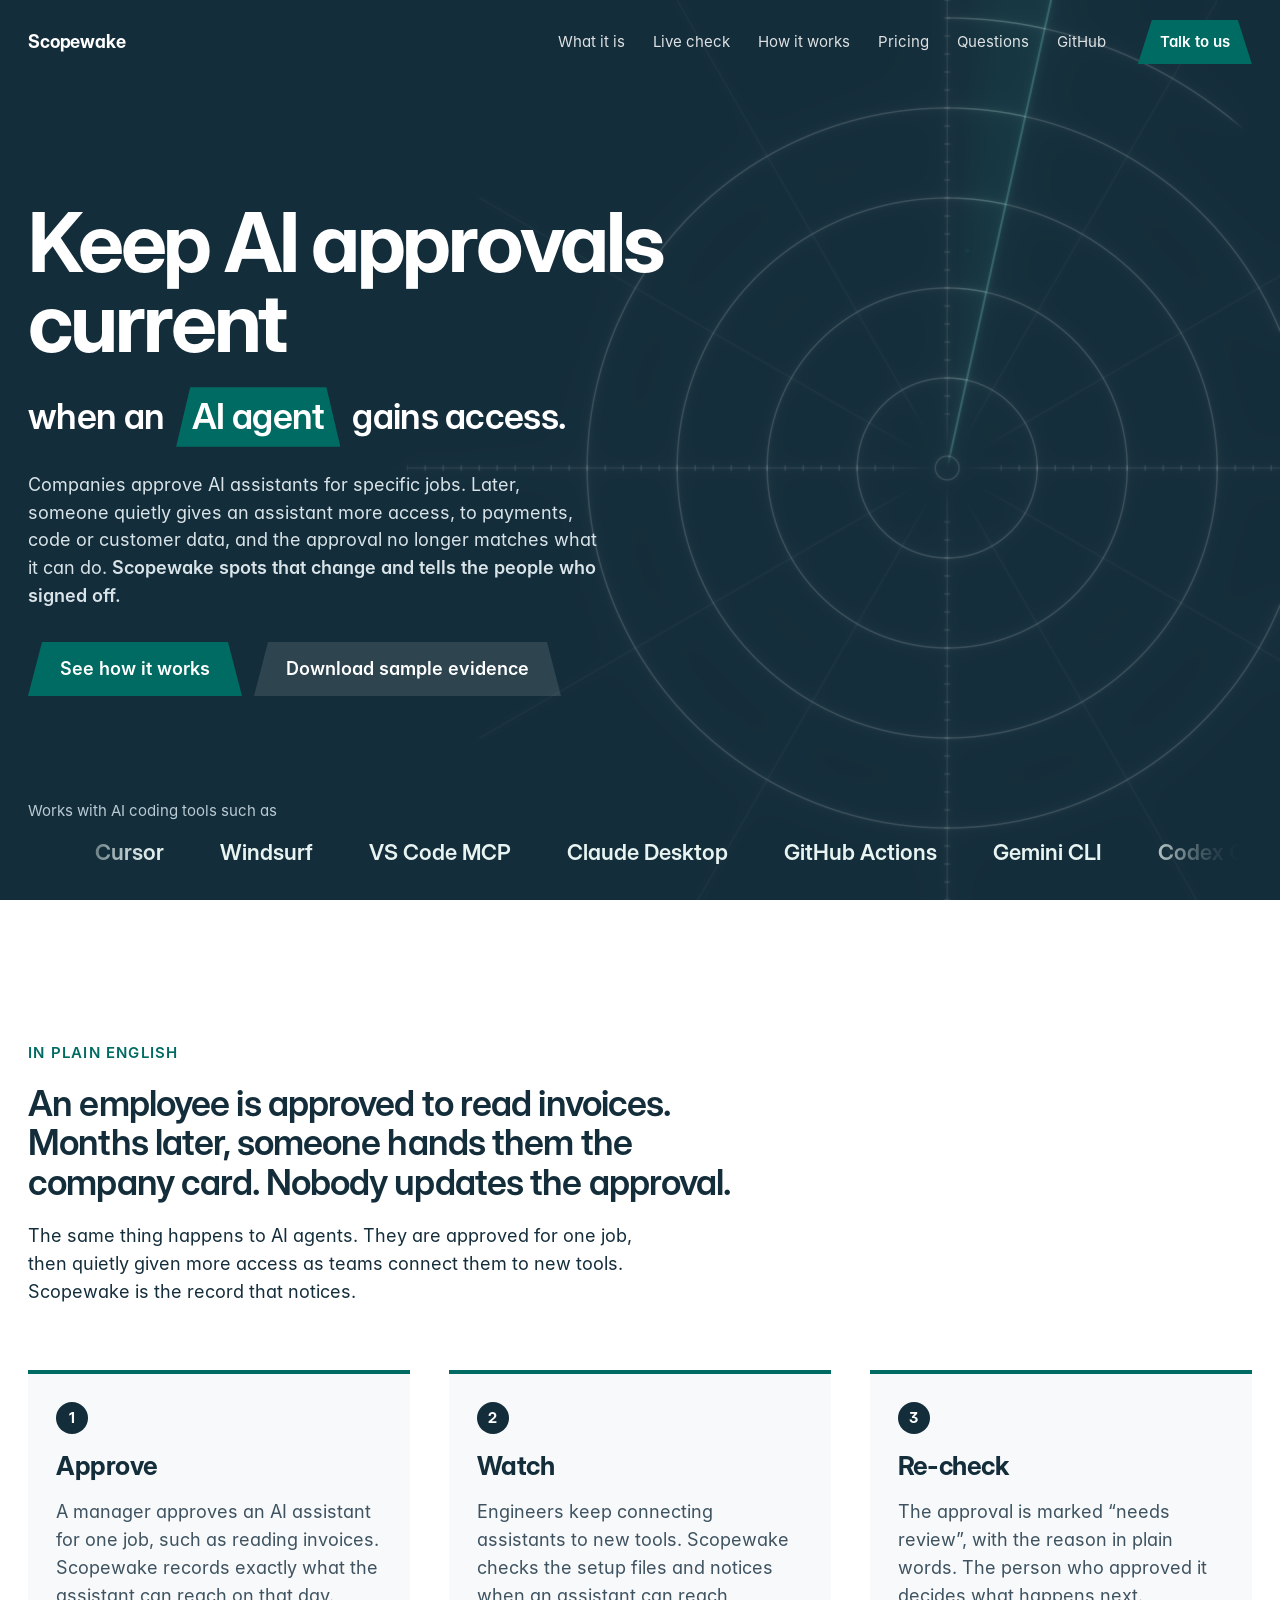
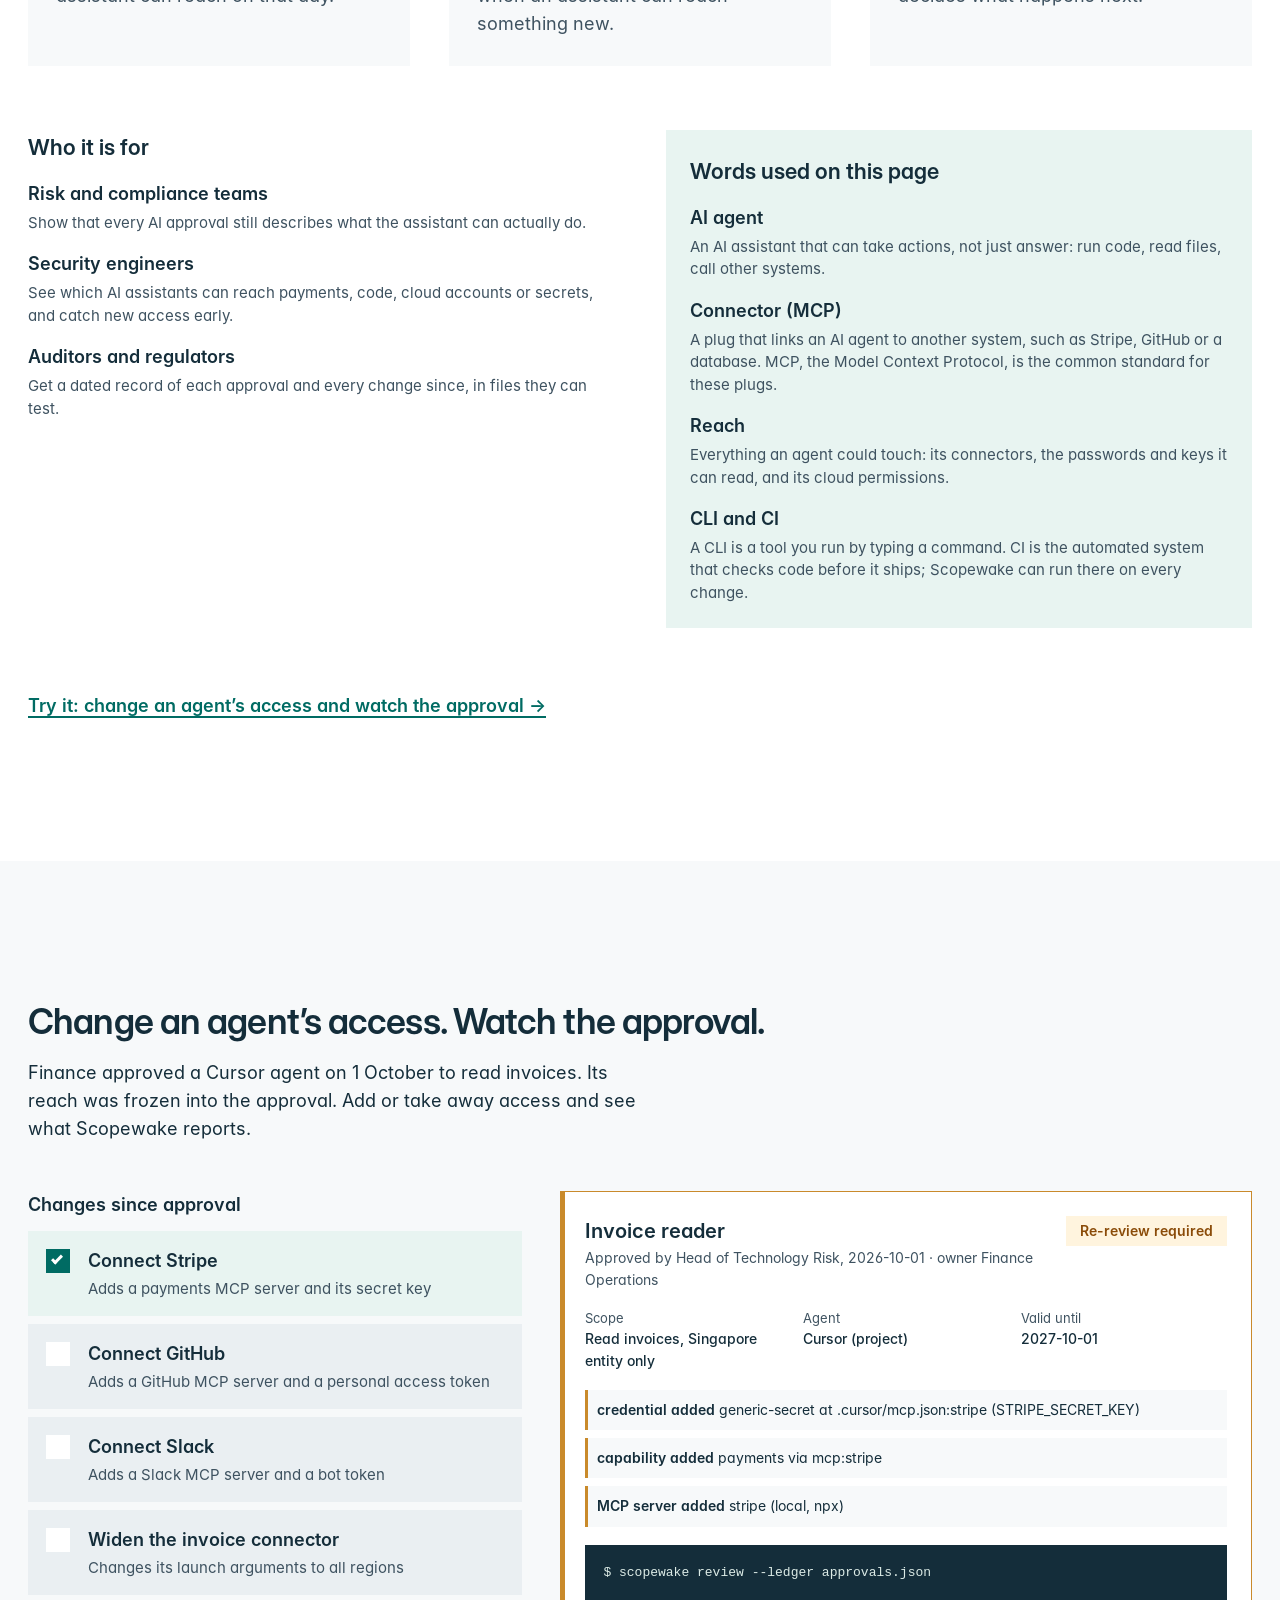
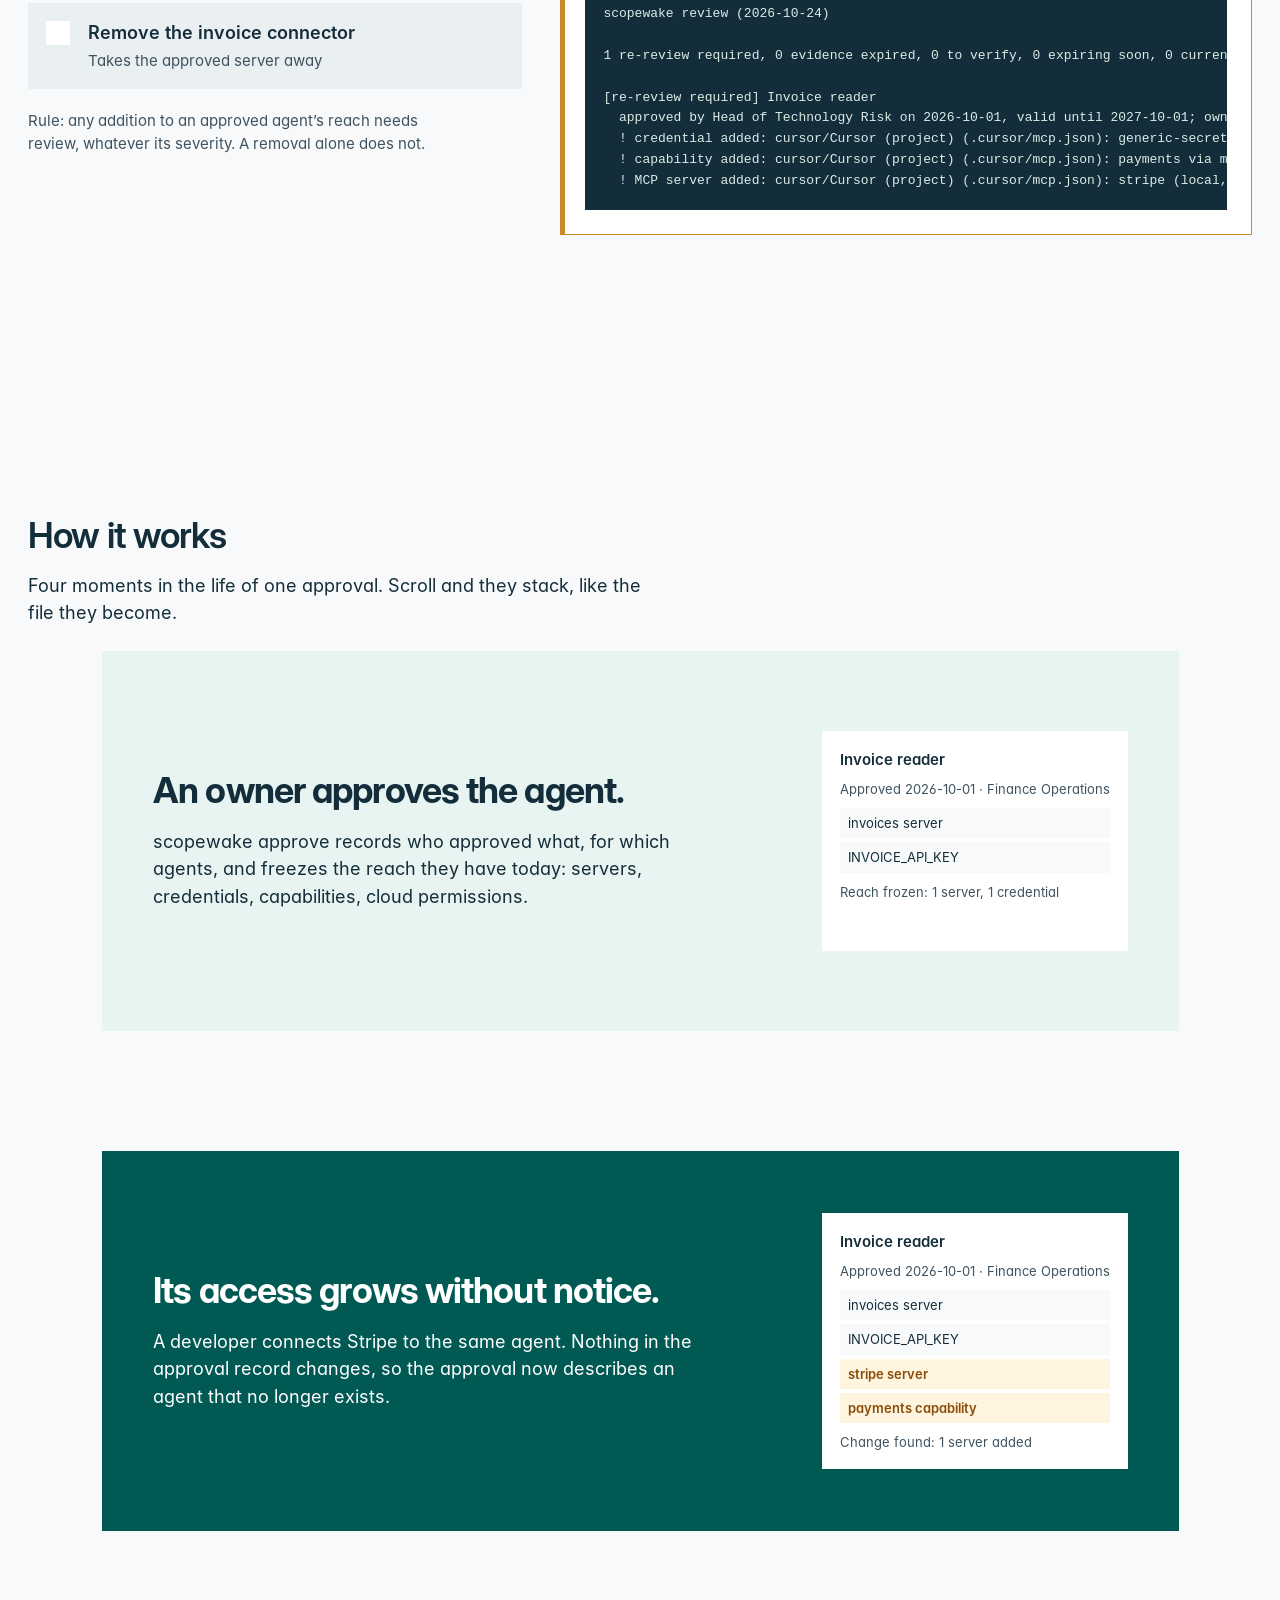
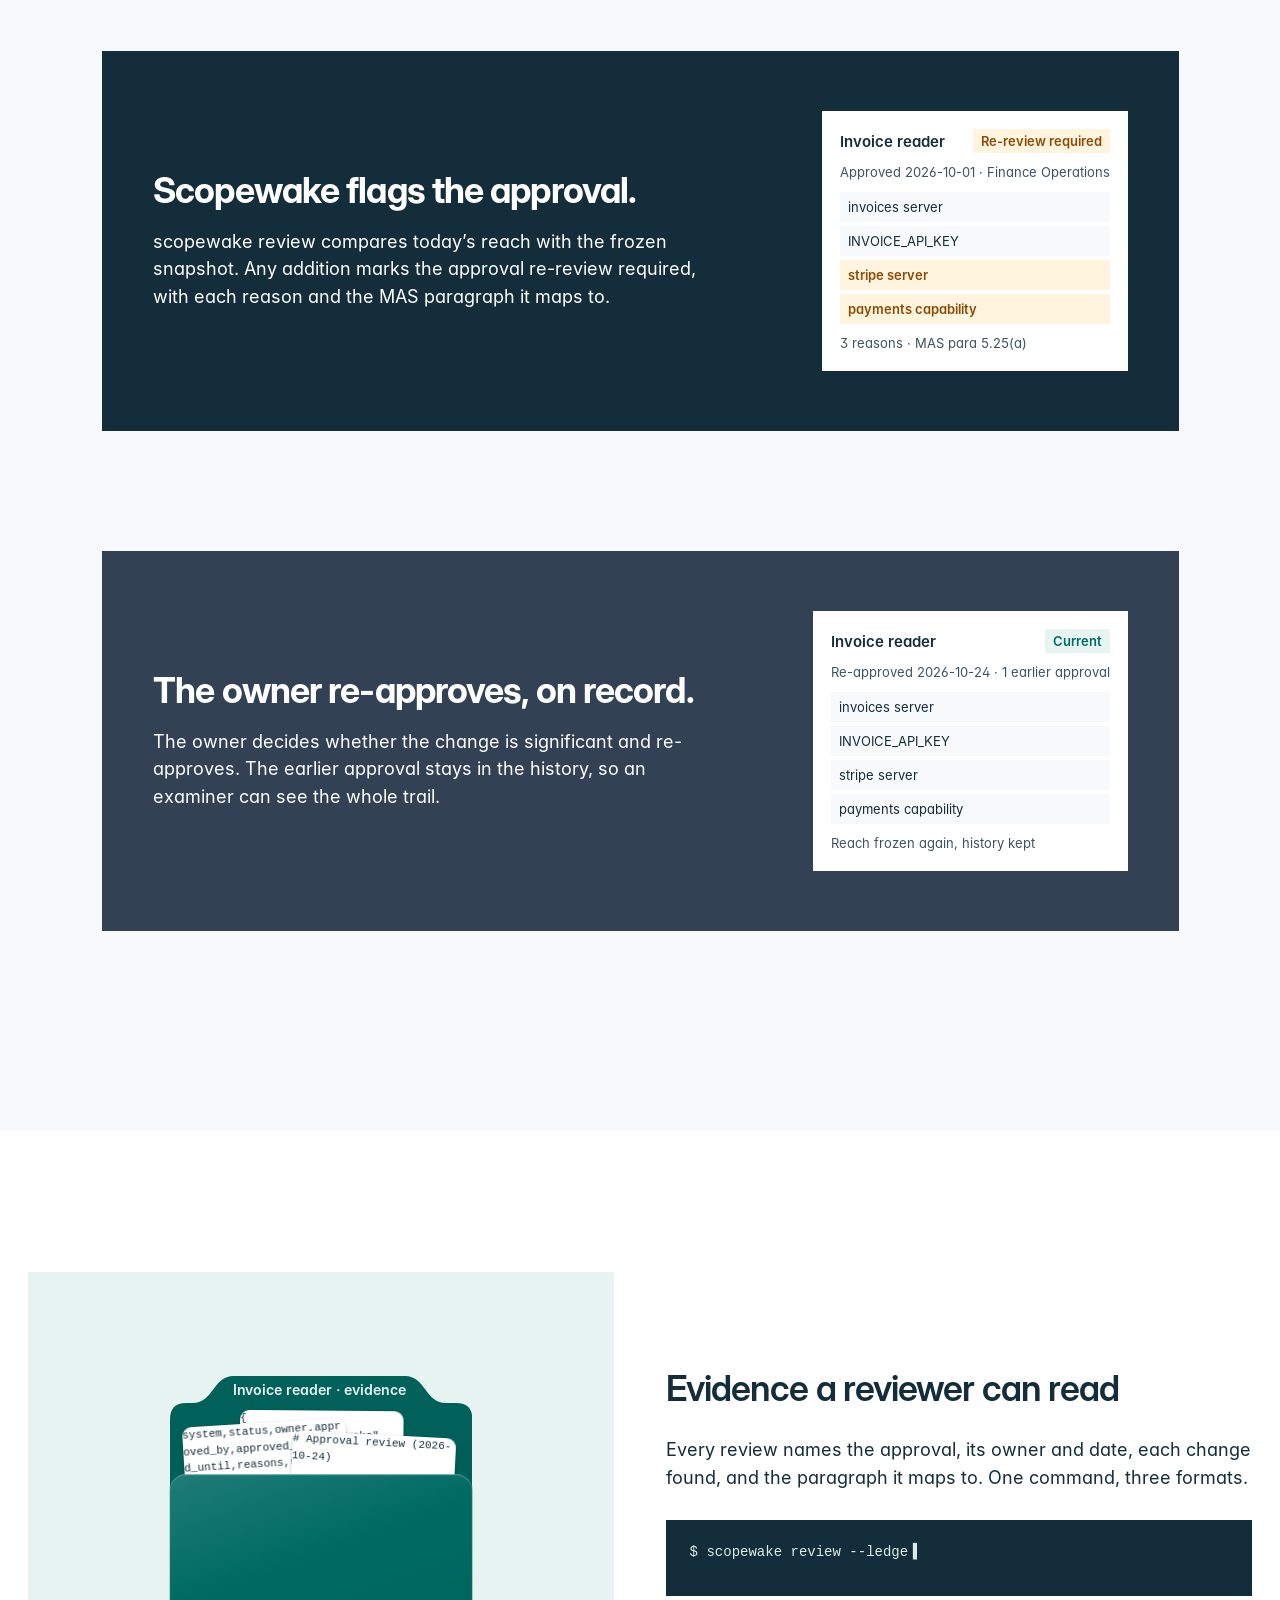
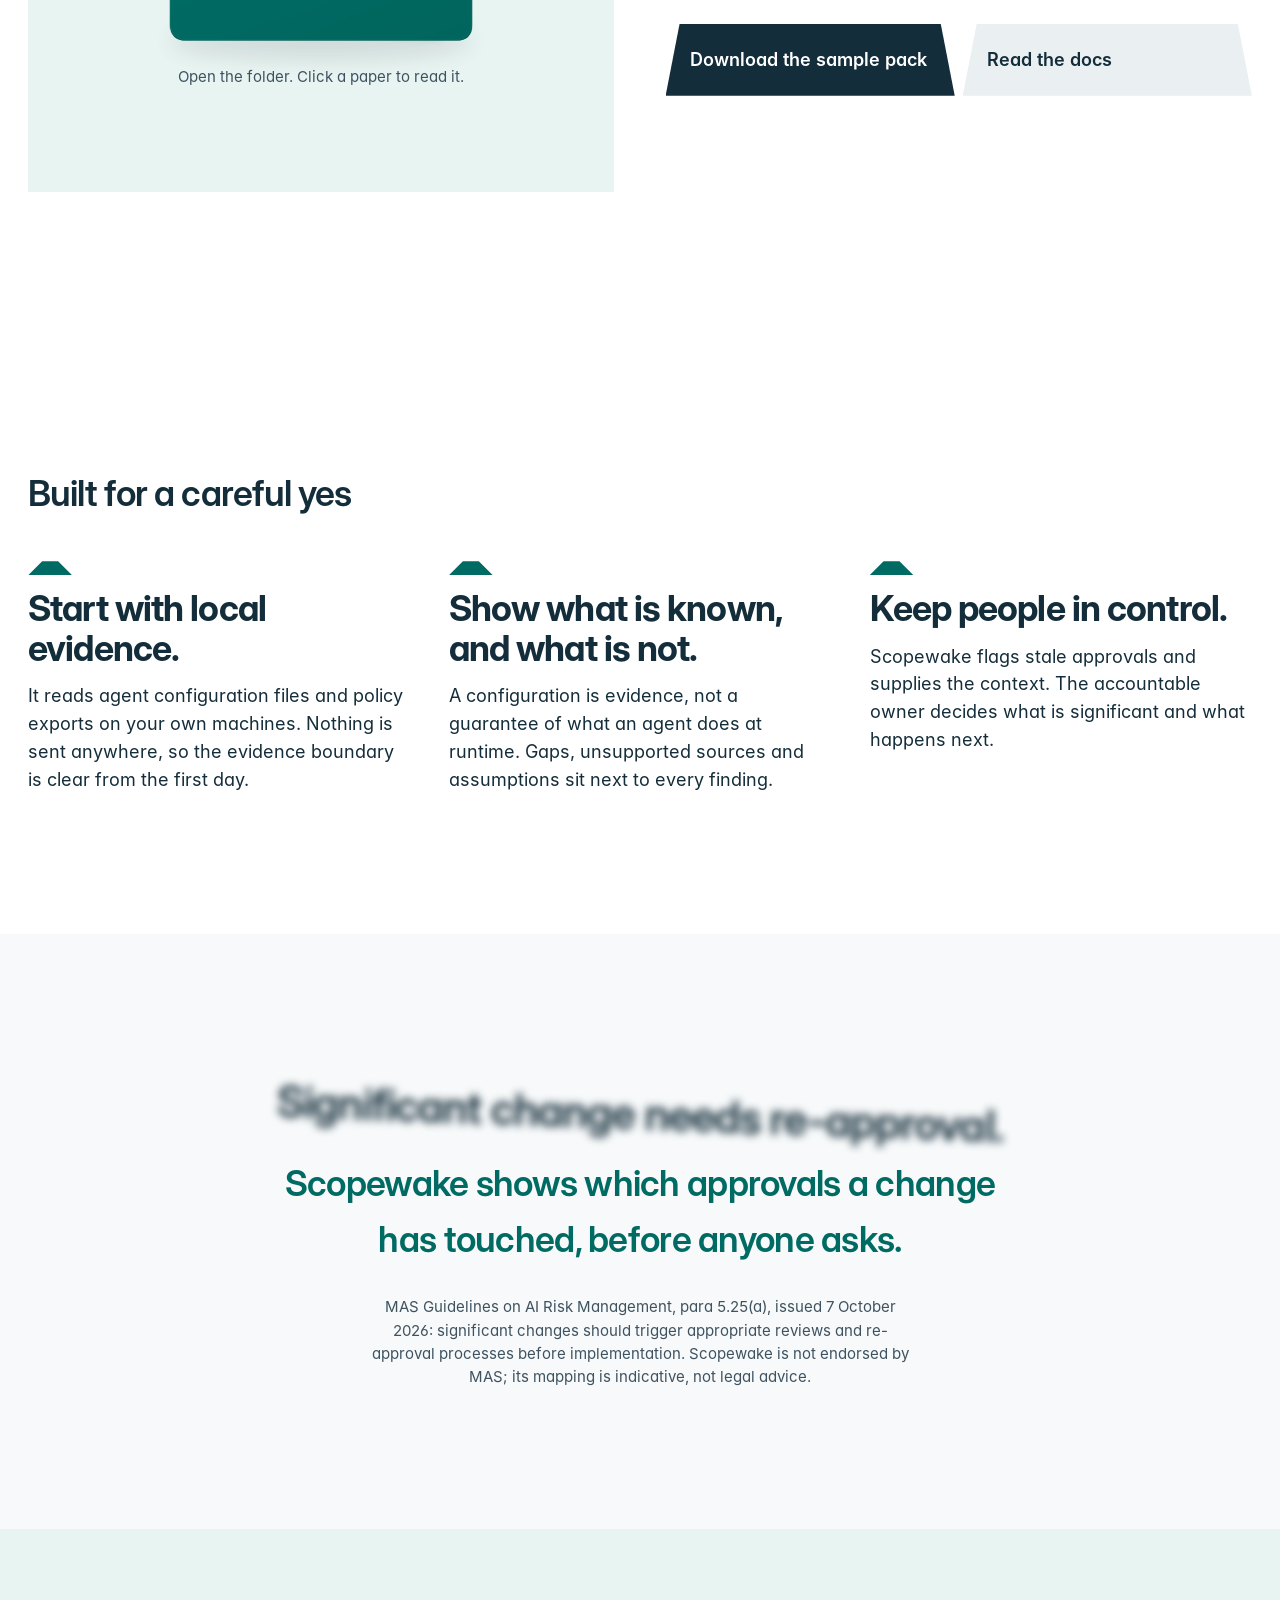
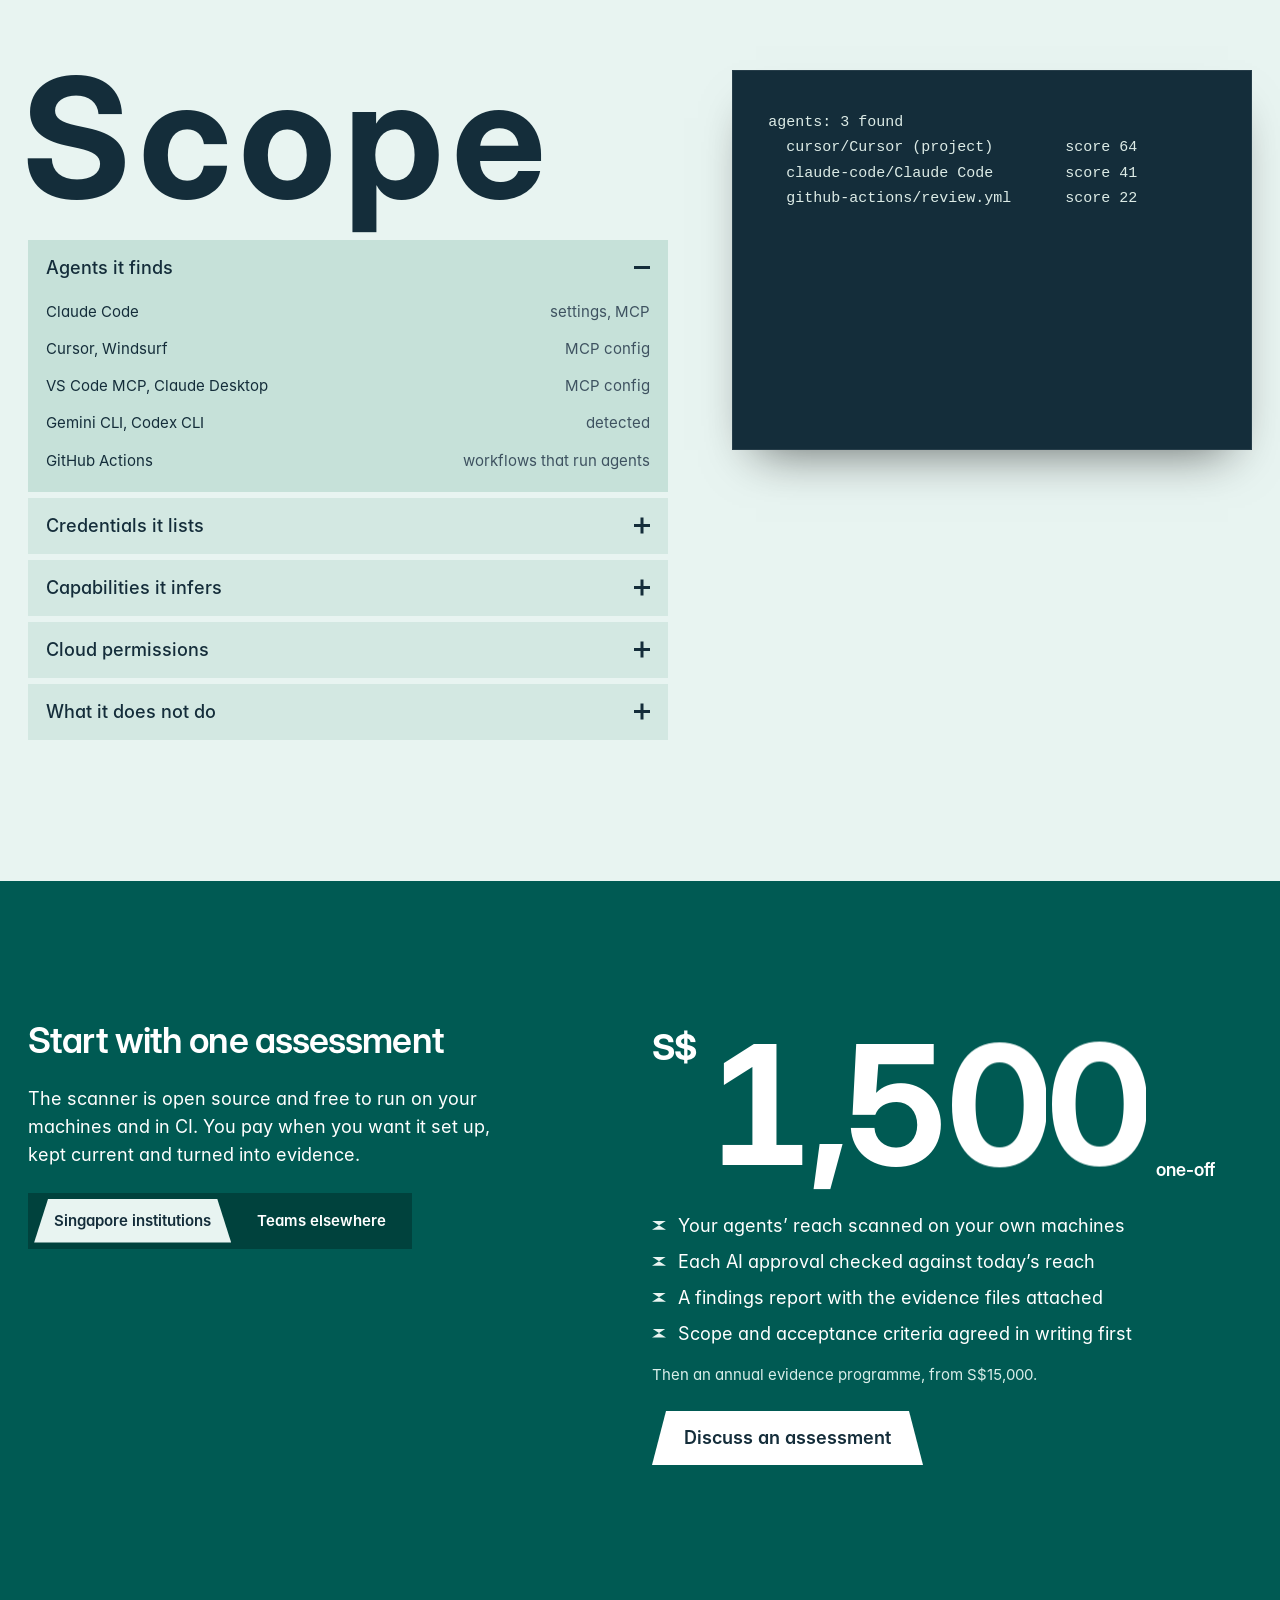
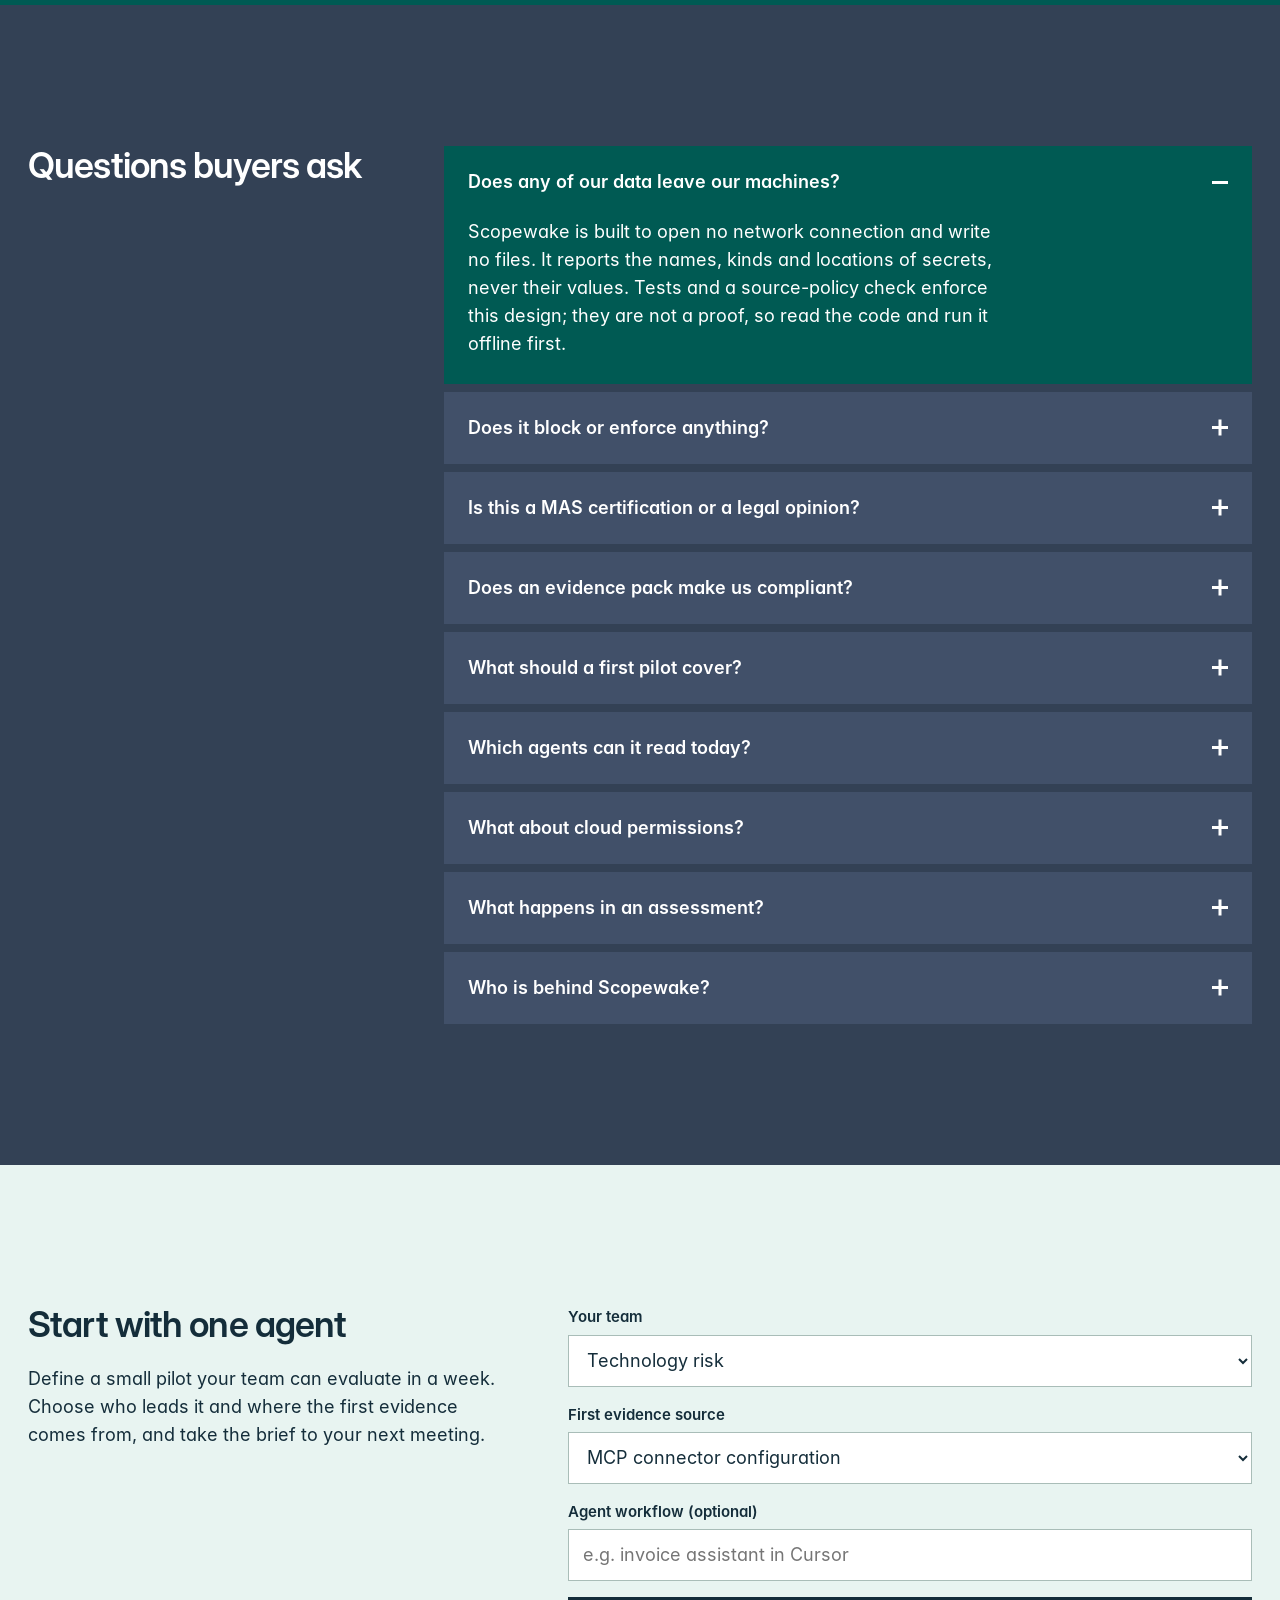
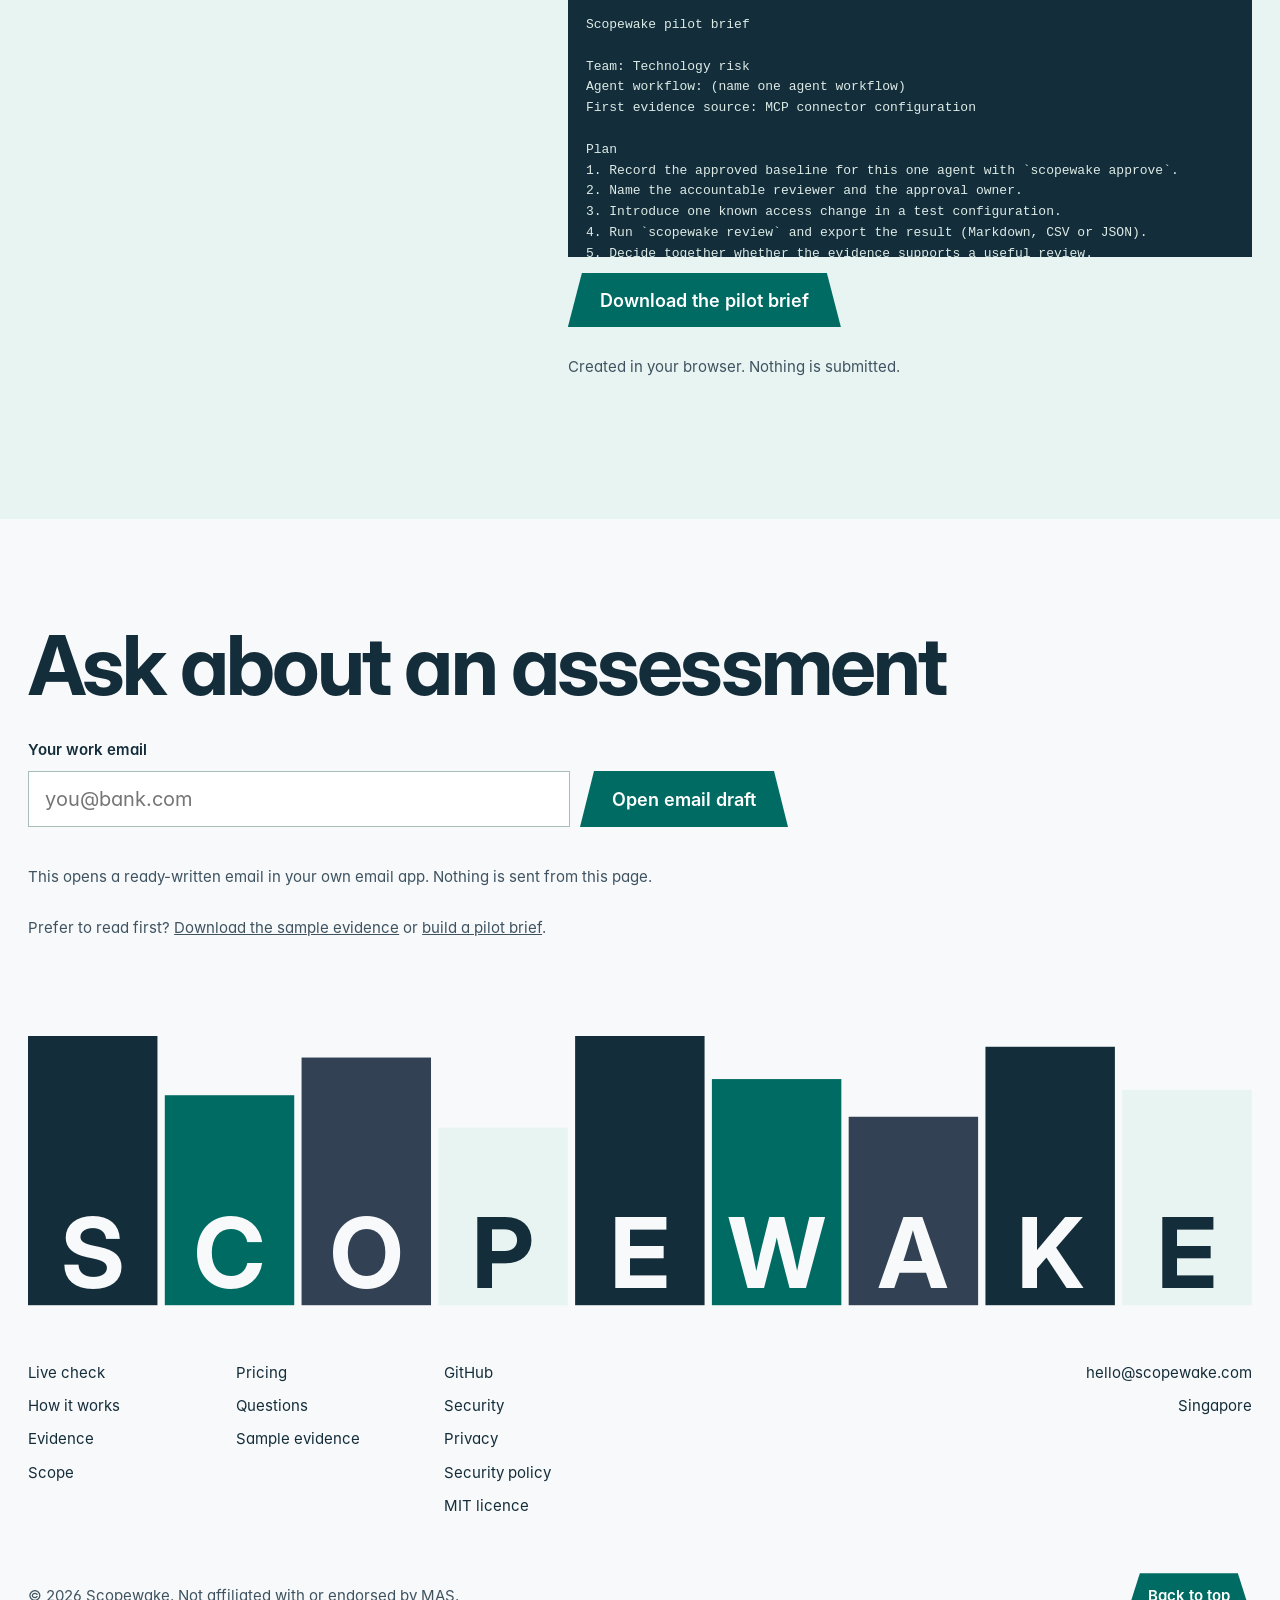
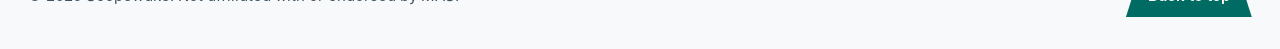
==== commit 79764010: "Site: plain-English section, plain hero line, glossary for non-specialist visitors Co-Authored-By: C" ====
--- a/site/index.html
+++ b/site/index.html
@@ -19,7 +19,7 @@
 <link rel="stylesheet" href="assets/styles.css">
 </head>
 <body>
-<div id="root"><header class="hero" id="top"><div class="hero-radar" aria-hidden="true"></div><nav class="nav" aria-label="Main"><a class="wordmark" href="#top">Scopewake</a><button class="nav-toggle" aria-expanded="false" aria-controls="nav-links">Menu</button><div class="nav-links " id="nav-links"><a href="#live">Live check</a><a href="#how">How it works</a><a href="#pricing">Pricing</a><a href="#questions">Questions</a><a href="https://github.com/tidelinehq/scopewake">GitHub</a></div><a class="btn btn-small" href="mailto:hello@scopewake.com?subject=Scopewake%20assessment">Talk to us</a></nav><div class="hero-copy"><h1 class="split-parent h1" style="text-align:left;overflow:hidden;display:inline-block;white-space:normal;word-wrap:break-word" data-split-ready="0">Keep AI approvals current</h1><p class="hero-rot" aria-live="off"><span>when an</span><span class="rot-pill">AI agent</span><span>gains access.</span></p><p class="hero-sub"><b>An approval is a snapshot. Agents don’t stand still.</b> Scopewake records what each approved agent can reach, flags the approval when that reach grows, and exports the evidence your risk team files.</p><div class="hero-actions"><div class="" style="position:relative;display:inline-block"><div class="" style="will-change:transform"><a class="btn btn-primary" href="#live">Try the live check</a></div></div><div class="" style="position:relative;display:inline-block"><div class="" style="will-change:transform"><a class="btn btn-ghost" href="sample/scopewake-sample-evidence.pdf" download="">Download sample evidence</a></div></div></div></div><div class="hero-loop"><p class="loop-label">Reads the configuration of</p><div class="loop-clip"><div class="logoloop logoloop--horizontal" style="width:100%;--logoloop-gap:56px;--logoloop-logoHeight:28px;-webkit-mask-image:linear-gradient(to right, rgba(0,0,0,0.0000) 0.000%, rgba(0,0,0,0.0051) 1.000%, rgba(0,0,0,0.0355) 2.000%, rgba(0,0,0,0.1035) 3.000%, rgba(0,0,0,0.2099) 4.000%, rgba(0,0,0,0.3466) 5.000%, rgba(0,0,0,0.5000) 6.000%, rgba(0,0,0,0.6534) 7.000%, rgba(0,0,0,0.7901) 8.000%, rgba(0,0,0,0.8965) 9.000%, rgba(0,0,0,0.9645) 10.000%, rgba(0,0,0,0.9949) 11.000%, rgba(0,0,0,1.0000) 12.000%, rgba(0,0,0,1.0000) 88.000%, rgba(0,0,0,0.9949) 89.000%, rgba(0,0,0,0.9645) 90.000%, rgba(0,0,0,0.8965) 91.000%, rgba(0,0,0,0.7901) 92.000%, rgba(0,0,0,0.6534) 93.000%, rgba(0,0,0,0.5000) 94.000%, rgba(0,0,0,0.3466) 95.000%, rgba(0,0,0,0.2099) 96.000%, rgba(0,0,0,0.1035) 97.000%, rgba(0,0,0,0.0355) 98.000%, rgba(0,0,0,0.0051) 99.000%, rgba(0,0,0,0.0000) 100.000%);mask-image:linear-gradient(to right, rgba(0,0,0,0.0000) 0.000%, rgba(0,0,0,0.0051) 1.000%, rgba(0,0,0,0.0355) 2.000%, rgba(0,0,0,0.1035) 3.000%, rgba(0,0,0,0.2099) 4.000%, rgba(0,0,0,0.3466) 5.000%, rgba(0,0,0,0.5000) 6.000%, rgba(0,0,0,0.6534) 7.000%, rgba(0,0,0,0.7901) 8.000%, rgba(0,0,0,0.8965) 9.000%, rgba(0,0,0,0.9645) 10.000%, rgba(0,0,0,0.9949) 11.000%, rgba(0,0,0,1.0000) 12.000%, rgba(0,0,0,1.0000) 88.000%, rgba(0,0,0,0.9949) 89.000%, rgba(0,0,0,0.9645) 90.000%, rgba(0,0,0,0.8965) 91.000%, rgba(0,0,0,0.7901) 92.000%, rgba(0,0,0,0.6534) 93.000%, rgba(0,0,0,0.5000) 94.000%, rgba(0,0,0,0.3466) 95.000%, rgba(0,0,0,0.2099) 96.000%, rgba(0,0,0,0.1035) 97.000%, rgba(0,0,0,0.0355) 98.000%, rgba(0,0,0,0.0051) 99.000%, rgba(0,0,0,0.0000) 100.000%)" role="region" aria-label="Agents Scopewake reads" data-draggable=""><div class="logoloop__track"><ul class="logoloop__list" role="list" aria-hidden="true"><li class="logoloop__item" role="listitem"><div class="logoloop__content"><span class="logoloop__node" aria-hidden="false"><span class="loop-item">Claude Code</span></span></div></li><li class="logoloop__item" role="listitem"><div class="logoloop__content"><span class="logoloop__node" aria-hidden="false"><span class="loop-item">Cursor</span></span></div></li><li class="logoloop__item" role="listitem"><div class="logoloop__content"><span class="logoloop__node" aria-hidden="false"><span class="loop-item">Windsurf</span></span></div></li><li class="logoloop__item" role="listitem"><div class="logoloop__content"><span class="logoloop__node" aria-hidden="false"><span class="loop-item">VS Code MCP</span></span></div></li><li class="logoloop__item" role="listitem"><div class="logoloop__content"><span class="logoloop__node" aria-hidden="false"><span class="loop-item">Claude Desktop</span></span></div></li><li class="logoloop__item" role="listitem"><div class="logoloop__content"><span class="logoloop__node" aria-hidden="false"><span class="loop-item">GitHub Actions</span></span></div></li><li class="logoloop__item" role="listitem"><div class="logoloop__content"><span class="logoloop__node" aria-hidden="false"><span class="loop-item">Gemini CLI</span></span></div></li><li class="logoloop__item" role="listitem"><div class="logoloop__content"><span class="logoloop__node" aria-hidden="false"><span class="loop-item">Codex CLI</span></span></div></li></ul><ul class="logoloop__list" role="list"><li class="logoloop__item" role="listitem"><div class="logoloop__content"><span class="logoloop__node" aria-hidden="false"><span class="loop-item">Claude Code</span></span></div></li><li class="logoloop__item" role="listitem"><div class="logoloop__content"><span class="logoloop__node" aria-hidden="false"><span class="loop-item">Cursor</span></span></div></li><li class="logoloop__item" role="listitem"><div class="logoloop__content"><span class="logoloop__node" aria-hidden="false"><span class="loop-item">Windsurf</span></span></div></li><li class="logoloop__item" role="listitem"><div class="logoloop__content"><span class="logoloop__node" aria-hidden="false"><span class="loop-item">VS Code MCP</span></span></div></li><li class="logoloop__item" role="listitem"><div class="logoloop__content"><span class="logoloop__node" aria-hidden="false"><span class="loop-item">Claude Desktop</span></span></div></li><li class="logoloop__item" role="listitem"><div class="logoloop__content"><span class="logoloop__node" aria-hidden="false"><span class="loop-item">GitHub Actions</span></span></div></li><li class="logoloop__item" role="listitem"><div class="logoloop__content"><span class="logoloop__node" aria-hidden="false"><span class="loop-item">Gemini CLI</span></span></div></li><li class="logoloop__item" role="listitem"><div class="logoloop__content"><span class="logoloop__node" aria-hidden="false"><span class="loop-item">Codex CLI</span></span></div></li></ul><ul class="logoloop__list" role="list" aria-hidden="true"><li class="logoloop__item" role="listitem"><div class="logoloop__content"><span class="logoloop__node" aria-hidden="false"><span class="loop-item">Claude Code</span></span></div></li><li class="logoloop__item" role="listitem"><div class="logoloop__content"><span class="logoloop__node" aria-hidden="false"><span class="loop-item">Cursor</span></span></div></li><li class="logoloop__item" role="listitem"><div class="logoloop__content"><span class="logoloop__node" aria-hidden="false"><span class="loop-item">Windsurf</span></span></div></li><li class="logoloop__item" role="listitem"><div class="logoloop__content"><span class="logoloop__node" aria-hidden="false"><span class="loop-item">VS Code MCP</span></span></div></li><li class="logoloop__item" role="listitem"><div class="logoloop__content"><span class="logoloop__node" aria-hidden="false"><span class="loop-item">Claude Desktop</span></span></div></li><li class="logoloop__item" role="listitem"><div class="logoloop__content"><span class="logoloop__node" aria-hidden="false"><span class="loop-item">GitHub Actions</span></span></div></li><li class="logoloop__item" role="listitem"><div class="logoloop__content"><span class="logoloop__node" aria-hidden="false"><span class="loop-item">Gemini CLI</span></span></div></li><li class="logoloop__item" role="listitem"><div class="logoloop__content"><span class="logoloop__node" aria-hidden="false"><span class="loop-item">Codex CLI</span></span></div></li></ul></div></div></div></div></header><main><section class="live" id="live" aria-labelledby="live-h"><div class="live-head"><h2 id="live-h" class="h2 reveal">Change an agent’s access. Watch the approval.</h2><p class="lead reveal">Finance approved a Cursor agent on 1 October to read invoices. Its reach was frozen into the approval. Add or take away access and see what Scopewake reports.</p></div><div class="live-sticky is-stale" aria-hidden="true"><span>Approval status</span><span class="pill pill-review" style="opacity:1;transform:none">Re-review required</span><span class="live-count">3<!-- --> change<!-- -->s<!-- --> need review</span></div><div class="live-grid"><div class="spark-wrap" style="position:relative;width:100%;height:100%;isolation:isolate"><fieldset class="changes reveal"><legend>Changes since approval</legend><label class="change is-on"><input type="checkbox" checked=""/><span class="change-box" aria-hidden="true"></span><span class="change-text"><b>Connect Stripe</b><span>Adds a payments MCP server and its secret key</span></span></label><label class="change "><input type="checkbox"/><span class="change-box" aria-hidden="true"></span><span class="change-text"><b>Connect GitHub</b><span>Adds a GitHub MCP server and a personal access token</span></span></label><label class="change "><input type="checkbox"/><span class="change-box" aria-hidden="true"></span><span class="change-text"><b>Connect Slack</b><span>Adds a Slack MCP server and a bot token</span></span></label><label class="change "><input type="checkbox"/><span class="change-box" aria-hidden="true"></span><span class="change-text"><b>Widen the invoice connector</b><span>Changes its launch arguments to all regions</span></span></label><label class="change "><input type="checkbox"/><span class="change-box" aria-hidden="true"></span><span class="change-text"><b>Remove the invoice connector</b><span>Takes the approved server away</span></span></label><p class="note">Rule: any addition to an approved agent’s reach needs review, whatever its severity. A removal alone does not.</p></fieldset><span aria-hidden="true" style="position:absolute;inset:0;z-index:1;overflow:visible;pointer-events:none"></span></div><div class="record-wrap reveal"><div class="record-state is-stale"><div class="record" data-ui="true" aria-live="polite"><div class="record-top"><div><p class="record-name">Invoice reader</p><p class="record-meta">Approved by Head of Technology Risk, 2026-10-01 · owner Finance Operations</p></div><span class="pill pill-review" style="opacity:1;transform:none">Re-review required</span></div><dl class="record-fields"><div><dt>Scope</dt><dd>Read invoices, Singapore entity only</dd></div><div><dt>Agent</dt><dd>Cursor (project)</dd></div><div><dt>Valid until</dt><dd>2027-10-01</dd></div></dl><ul class="reasons"><li class="reason-add" style="opacity:1;transform:none"><b>credential added</b> <!-- -->generic-secret at .cursor/mcp.json:stripe (STRIPE_SECRET_KEY)</li><li class="reason-add" style="opacity:1;transform:none"><b>capability added</b> <!-- -->payments via mcp:stripe</li><li class="reason-add" style="opacity:1;transform:none"><b>MCP server added</b> <!-- -->stripe (local, npx)</li></ul><pre class="cli"><code>$ scopewake review --ledger approvals.json
+<div id="root"><header class="hero" id="top"><div class="hero-radar" aria-hidden="true"></div><nav class="nav" aria-label="Main"><a class="wordmark" href="#top">Scopewake</a><button class="nav-toggle" aria-expanded="false" aria-controls="nav-links">Menu</button><div class="nav-links " id="nav-links"><a href="#plain">What it is</a><a href="#live">Live check</a><a href="#how">How it works</a><a href="#pricing">Pricing</a><a href="#questions">Questions</a><a href="https://github.com/tidelinehq/scopewake">GitHub</a></div><a class="btn btn-small" href="mailto:hello@scopewake.com?subject=Scopewake%20assessment">Talk to us</a></nav><div class="hero-copy"><h1 class="split-parent h1" style="text-align:left;overflow:hidden;display:inline-block;white-space:normal;word-wrap:break-word" data-split-ready="0">Keep AI approvals current</h1><p class="hero-rot" aria-live="off"><span>when an</span><span class="rot-pill">AI agent</span><span>gains access.</span></p><p class="hero-sub">Companies approve AI assistants for specific jobs. Later, someone quietly gives an assistant more access, to payments, code or customer data, and the approval no longer matches what it can do. <b>Scopewake spots that change and tells the people who signed off.</b></p><div class="hero-actions"><div class="" style="position:relative;display:inline-block"><div class="" style="will-change:transform"><a class="btn btn-primary" href="#plain">See how it works</a></div></div><div class="" style="position:relative;display:inline-block"><div class="" style="will-change:transform"><a class="btn btn-ghost" href="sample/scopewake-sample-evidence.pdf" download="">Download sample evidence</a></div></div></div></div><div class="hero-loop"><p class="loop-label">Works with AI coding tools such as</p><div class="loop-clip"><div class="logoloop logoloop--horizontal" style="width:100%;--logoloop-gap:56px;--logoloop-logoHeight:28px;-webkit-mask-image:linear-gradient(to right, rgba(0,0,0,0.0000) 0.000%, rgba(0,0,0,0.0051) 1.000%, rgba(0,0,0,0.0355) 2.000%, rgba(0,0,0,0.1035) 3.000%, rgba(0,0,0,0.2099) 4.000%, rgba(0,0,0,0.3466) 5.000%, rgba(0,0,0,0.5000) 6.000%, rgba(0,0,0,0.6534) 7.000%, rgba(0,0,0,0.7901) 8.000%, rgba(0,0,0,0.8965) 9.000%, rgba(0,0,0,0.9645) 10.000%, rgba(0,0,0,0.9949) 11.000%, rgba(0,0,0,1.0000) 12.000%, rgba(0,0,0,1.0000) 88.000%, rgba(0,0,0,0.9949) 89.000%, rgba(0,0,0,0.9645) 90.000%, rgba(0,0,0,0.8965) 91.000%, rgba(0,0,0,0.7901) 92.000%, rgba(0,0,0,0.6534) 93.000%, rgba(0,0,0,0.5000) 94.000%, rgba(0,0,0,0.3466) 95.000%, rgba(0,0,0,0.2099) 96.000%, rgba(0,0,0,0.1035) 97.000%, rgba(0,0,0,0.0355) 98.000%, rgba(0,0,0,0.0051) 99.000%, rgba(0,0,0,0.0000) 100.000%);mask-image:linear-gradient(to right, rgba(0,0,0,0.0000) 0.000%, rgba(0,0,0,0.0051) 1.000%, rgba(0,0,0,0.0355) 2.000%, rgba(0,0,0,0.1035) 3.000%, rgba(0,0,0,0.2099) 4.000%, rgba(0,0,0,0.3466) 5.000%, rgba(0,0,0,0.5000) 6.000%, rgba(0,0,0,0.6534) 7.000%, rgba(0,0,0,0.7901) 8.000%, rgba(0,0,0,0.8965) 9.000%, rgba(0,0,0,0.9645) 10.000%, rgba(0,0,0,0.9949) 11.000%, rgba(0,0,0,1.0000) 12.000%, rgba(0,0,0,1.0000) 88.000%, rgba(0,0,0,0.9949) 89.000%, rgba(0,0,0,0.9645) 90.000%, rgba(0,0,0,0.8965) 91.000%, rgba(0,0,0,0.7901) 92.000%, rgba(0,0,0,0.6534) 93.000%, rgba(0,0,0,0.5000) 94.000%, rgba(0,0,0,0.3466) 95.000%, rgba(0,0,0,0.2099) 96.000%, rgba(0,0,0,0.1035) 97.000%, rgba(0,0,0,0.0355) 98.000%, rgba(0,0,0,0.0051) 99.000%, rgba(0,0,0,0.0000) 100.000%)" role="region" aria-label="Agents Scopewake reads" data-draggable=""><div class="logoloop__track"><ul class="logoloop__list" role="list" aria-hidden="true"><li class="logoloop__item" role="listitem"><div class="logoloop__content"><span class="logoloop__node" aria-hidden="false"><span class="loop-item">Claude Code</span></span></div></li><li class="logoloop__item" role="listitem"><div class="logoloop__content"><span class="logoloop__node" aria-hidden="false"><span class="loop-item">Cursor</span></span></div></li><li class="logoloop__item" role="listitem"><div class="logoloop__content"><span class="logoloop__node" aria-hidden="false"><span class="loop-item">Windsurf</span></span></div></li><li class="logoloop__item" role="listitem"><div class="logoloop__content"><span class="logoloop__node" aria-hidden="false"><span class="loop-item">VS Code MCP</span></span></div></li><li class="logoloop__item" role="listitem"><div class="logoloop__content"><span class="logoloop__node" aria-hidden="false"><span class="loop-item">Claude Desktop</span></span></div></li><li class="logoloop__item" role="listitem"><div class="logoloop__content"><span class="logoloop__node" aria-hidden="false"><span class="loop-item">GitHub Actions</span></span></div></li><li class="logoloop__item" role="listitem"><div class="logoloop__content"><span class="logoloop__node" aria-hidden="false"><span class="loop-item">Gemini CLI</span></span></div></li><li class="logoloop__item" role="listitem"><div class="logoloop__content"><span class="logoloop__node" aria-hidden="false"><span class="loop-item">Codex CLI</span></span></div></li></ul><ul class="logoloop__list" role="list"><li class="logoloop__item" role="listitem"><div class="logoloop__content"><span class="logoloop__node" aria-hidden="false"><span class="loop-item">Claude Code</span></span></div></li><li class="logoloop__item" role="listitem"><div class="logoloop__content"><span class="logoloop__node" aria-hidden="false"><span class="loop-item">Cursor</span></span></div></li><li class="logoloop__item" role="listitem"><div class="logoloop__content"><span class="logoloop__node" aria-hidden="false"><span class="loop-item">Windsurf</span></span></div></li><li class="logoloop__item" role="listitem"><div class="logoloop__content"><span class="logoloop__node" aria-hidden="false"><span class="loop-item">VS Code MCP</span></span></div></li><li class="logoloop__item" role="listitem"><div class="logoloop__content"><span class="logoloop__node" aria-hidden="false"><span class="loop-item">Claude Desktop</span></span></div></li><li class="logoloop__item" role="listitem"><div class="logoloop__content"><span class="logoloop__node" aria-hidden="false"><span class="loop-item">GitHub Actions</span></span></div></li><li class="logoloop__item" role="listitem"><div class="logoloop__content"><span class="logoloop__node" aria-hidden="false"><span class="loop-item">Gemini CLI</span></span></div></li><li class="logoloop__item" role="listitem"><div class="logoloop__content"><span class="logoloop__node" aria-hidden="false"><span class="loop-item">Codex CLI</span></span></div></li></ul><ul class="logoloop__list" role="list" aria-hidden="true"><li class="logoloop__item" role="listitem"><div class="logoloop__content"><span class="logoloop__node" aria-hidden="false"><span class="loop-item">Claude Code</span></span></div></li><li class="logoloop__item" role="listitem"><div class="logoloop__content"><span class="logoloop__node" aria-hidden="false"><span class="loop-item">Cursor</span></span></div></li><li class="logoloop__item" role="listitem"><div class="logoloop__content"><span class="logoloop__node" aria-hidden="false"><span class="loop-item">Windsurf</span></span></div></li><li class="logoloop__item" role="listitem"><div class="logoloop__content"><span class="logoloop__node" aria-hidden="false"><span class="loop-item">VS Code MCP</span></span></div></li><li class="logoloop__item" role="listitem"><div class="logoloop__content"><span class="logoloop__node" aria-hidden="false"><span class="loop-item">Claude Desktop</span></span></div></li><li class="logoloop__item" role="listitem"><div class="logoloop__content"><span class="logoloop__node" aria-hidden="false"><span class="loop-item">GitHub Actions</span></span></div></li><li class="logoloop__item" role="listitem"><div class="logoloop__content"><span class="logoloop__node" aria-hidden="false"><span class="loop-item">Gemini CLI</span></span></div></li><li class="logoloop__item" role="listitem"><div class="logoloop__content"><span class="logoloop__node" aria-hidden="false"><span class="loop-item">Codex CLI</span></span></div></li></ul></div></div></div></div></header><main><section class="plain" id="plain" aria-labelledby="plain-h"><div class="plain-head"><p class="eyebrow reveal">In plain English</p><h2 id="plain-h" class="h2 reveal">An employee is approved to read invoices. Months later, someone hands them the company card. Nobody updates the approval.</h2><p class="lead reveal">The same thing happens to AI agents. They are approved for one job, then quietly given more access as teams connect them to new tools. Scopewake is the record that notices.</p></div><ol class="plain-steps"><li class="plain-step reveal"><span class="plain-n" aria-hidden="true">1</span><h3 class="plain-t">Approve</h3><p>A manager approves an AI assistant for one job, such as reading invoices. Scopewake records exactly what the assistant can reach on that day.</p></li><li class="plain-step reveal"><span class="plain-n" aria-hidden="true">2</span><h3 class="plain-t">Watch</h3><p>Engineers keep connecting assistants to new tools. Scopewake checks the setup files and notices when an assistant can reach something new.</p></li><li class="plain-step reveal"><span class="plain-n" aria-hidden="true">3</span><h3 class="plain-t">Re-check</h3><p>The approval is marked “needs review”, with the reason in plain words. The person who approved it decides what happens next.</p></li></ol><div class="plain-grid"><div class="plain-who reveal"><h3 class="plain-sub">Who it is for</h3><dl><div><dt>Risk and compliance teams</dt><dd>Show that every AI approval still describes what the assistant can actually do.</dd></div><div><dt>Security engineers</dt><dd>See which AI assistants can reach payments, code, cloud accounts or secrets, and catch new access early.</dd></div><div><dt>Auditors and regulators</dt><dd>Get a dated record of each approval and every change since, in files they can test.</dd></div></dl></div><div class="plain-terms reveal"><h3 class="plain-sub">Words used on this page</h3><dl><div><dt>AI agent</dt><dd>An AI assistant that can take actions, not just answer: run code, read files, call other systems.</dd></div><div><dt>Connector (MCP)</dt><dd>A plug that links an AI agent to another system, such as Stripe, GitHub or a database. MCP, the Model Context Protocol, is the common standard for these plugs.</dd></div><div><dt>Reach</dt><dd>Everything an agent could touch: its connectors, the passwords and keys it can read, and its cloud permissions.</dd></div><div><dt>CLI and CI</dt><dd>A CLI is a tool you run by typing a command. CI is the automated system that checks code before it ships; Scopewake can run there on every change.</dd></div></dl></div></div><p class="plain-next reveal"><a href="#live">Try it: change an agent’s access and watch the approval →</a></p></section><section class="live" id="live" aria-labelledby="live-h"><div class="live-head"><h2 id="live-h" class="h2 reveal">Change an agent’s access. Watch the approval.</h2><p class="lead reveal">Finance approved a Cursor agent on 1 October to read invoices. Its reach was frozen into the approval. Add or take away access and see what Scopewake reports.</p></div><div class="live-sticky is-stale" aria-hidden="true"><span>Approval status</span><span class="pill pill-review" style="opacity:1;transform:none">Re-review required</span><span class="live-count">3<!-- --> change<!-- -->s<!-- --> need review</span></div><div class="live-grid"><div class="spark-wrap" style="position:relative;width:100%;height:100%;isolation:isolate"><fieldset class="changes reveal"><legend>Changes since approval</legend><label class="change is-on"><input type="checkbox" checked=""/><span class="change-box" aria-hidden="true"></span><span class="change-text"><b>Connect Stripe</b><span>Adds a payments MCP server and its secret key</span></span></label><label class="change "><input type="checkbox"/><span class="change-box" aria-hidden="true"></span><span class="change-text"><b>Connect GitHub</b><span>Adds a GitHub MCP server and a personal access token</span></span></label><label class="change "><input type="checkbox"/><span class="change-box" aria-hidden="true"></span><span class="change-text"><b>Connect Slack</b><span>Adds a Slack MCP server and a bot token</span></span></label><label class="change "><input type="checkbox"/><span class="change-box" aria-hidden="true"></span><span class="change-text"><b>Widen the invoice connector</b><span>Changes its launch arguments to all regions</span></span></label><label class="change "><input type="checkbox"/><span class="change-box" aria-hidden="true"></span><span class="change-text"><b>Remove the invoice connector</b><span>Takes the approved server away</span></span></label><p class="note">Rule: any addition to an approved agent’s reach needs review, whatever its severity. A removal alone does not.</p></fieldset><span aria-hidden="true" style="position:absolute;inset:0;z-index:1;overflow:visible;pointer-events:none"></span></div><div class="record-wrap reveal"><div class="record-state is-stale"><div class="record" data-ui="true" aria-live="polite"><div class="record-top"><div><p class="record-name">Invoice reader</p><p class="record-meta">Approved by Head of Technology Risk, 2026-10-01 · owner Finance Operations</p></div><span class="pill pill-review" style="opacity:1;transform:none">Re-review required</span></div><dl class="record-fields"><div><dt>Scope</dt><dd>Read invoices, Singapore entity only</dd></div><div><dt>Agent</dt><dd>Cursor (project)</dd></div><div><dt>Valid until</dt><dd>2027-10-01</dd></div></dl><ul class="reasons"><li class="reason-add" style="opacity:1;transform:none"><b>credential added</b> <!-- -->generic-secret at .cursor/mcp.json:stripe (STRIPE_SECRET_KEY)</li><li class="reason-add" style="opacity:1;transform:none"><b>capability added</b> <!-- -->payments via mcp:stripe</li><li class="reason-add" style="opacity:1;transform:none"><b>MCP server added</b> <!-- -->stripe (local, npx)</li></ul><pre class="cli"><code>$ scopewake review --ledger approvals.json
 
 scopewake review (2026-10-24)
 
@@ -53,7 +53,7 @@
   ci-deployer      privilege escalation
   dev-agent        data read, secrets read</code></pre><pre class="preview "><code>Indicative mapping, not legal advice.
 The owner decides whether a change
-is significant.</code></pre><span class="spotlight-card__border" aria-hidden="true"></span><span class="spotlight-card__edge" aria-hidden="true"></span></div></div></section><section class="pricing" id="pricing" aria-labelledby="pr-h"><div class="pr-left"><h2 id="pr-h" class="h2 reveal">Start with one assessment</h2><p class="body reveal">The scanner is open source and free to run on your machines and in CI. You pay when you want it set up, kept current and turned into evidence.</p><div class="pr-switch" role="tablist" aria-label="Where you are"><button id="tab-sg" role="tab" aria-selected="true" aria-controls="pr-panel" tabindex="0" class="on"><span class="pr-pill"></span><span class="pr-label">Singapore institutions</span></button><button id="tab-global" role="tab" aria-selected="false" aria-controls="pr-panel" tabindex="-1" class=""><span class="pr-label">Teams elsewhere</span></button></div></div><div class="pr-right" id="pr-panel" role="tabpanel" aria-labelledby="tab-sg"><div class="price" aria-live="polite" aria-label="S$1,500 one-off"><span class="cur">S$</span><span aria-hidden="true" data-ui="true" class="counter-wrap"><span class="counter price-counter" style="font-size:var(--t-giant);font-weight:700;color:#FFFFFF;font-variant-numeric:tabular-nums;--counter-fade:0.3em;--counter-gap:0px;--counter-padding:0px"><span class="counter__sr">1,500</span><span class="counter__row" aria-hidden="true"><span data-slot="i3" class="counter__digit"><span class="counter__sizer">1</span><span class="counter__window" style="mask-image:linear-gradient(to bottom, rgba(0, 0, 0, 0) 0, rgba(0, 0, 0, 0.0355) calc(var(--counter-fade, 0em) * 0.1667), rgba(0, 0, 0, 0.2099) calc(var(--counter-fade, 0em) * 0.3333), rgba(0, 0, 0, 0.5) calc(var(--counter-fade, 0em) * 0.5), rgba(0, 0, 0, 0.7901) calc(var(--counter-fade, 0em) * 0.6667), rgba(0, 0, 0, 0.9645) calc(var(--counter-fade, 0em) * 0.8333), #000 var(--counter-fade, 0em), #000 calc(100% - var(--counter-fade, 0em)), rgba(0, 0, 0, 0.9645) calc(100% - var(--counter-fade, 0em) * 0.8333), rgba(0, 0, 0, 0.7901) calc(100% - var(--counter-fade, 0em) * 0.6667), rgba(0, 0, 0, 0.5) calc(100% - var(--counter-fade, 0em) * 0.5), rgba(0, 0, 0, 0.2099) calc(100% - var(--counter-fade, 0em) * 0.3333), rgba(0, 0, 0, 0.0355) calc(100% - var(--counter-fade, 0em) * 0.1667), rgba(0, 0, 0, 0) 100%);-webkit-mask-image:linear-gradient(to bottom, rgba(0, 0, 0, 0) 0, rgba(0, 0, 0, 0.0355) calc(var(--counter-fade, 0em) * 0.1667), rgba(0, 0, 0, 0.2099) calc(var(--counter-fade, 0em) * 0.3333), rgba(0, 0, 0, 0.5) calc(var(--counter-fade, 0em) * 0.5), rgba(0, 0, 0, 0.7901) calc(var(--counter-fade, 0em) * 0.6667), rgba(0, 0, 0, 0.9645) calc(var(--counter-fade, 0em) * 0.8333), #000 var(--counter-fade, 0em), #000 calc(100% - var(--counter-fade, 0em)), rgba(0, 0, 0, 0.9645) calc(100% - var(--counter-fade, 0em) * 0.8333), rgba(0, 0, 0, 0.7901) calc(100% - var(--counter-fade, 0em) * 0.6667), rgba(0, 0, 0, 0.5) calc(100% - var(--counter-fade, 0em) * 0.5), rgba(0, 0, 0, 0.2099) calc(100% - var(--counter-fade, 0em) * 0.3333), rgba(0, 0, 0, 0.0355) calc(100% - var(--counter-fade, 0em) * 0.1667), rgba(0, 0, 0, 0) 100%)"><span class="counter__strip" data-strip=""><span class="counter__numeral" data-numeral="" style="transform:translateY(-100%)">0</span><span class="counter__numeral" data-numeral="" style="transform:translateY(0%)">1</span><span class="counter__numeral" data-numeral="" style="transform:translateY(100%)">2</span><span class="counter__numeral" data-numeral="" style="transform:translateY(200%)">3</span><span class="counter__numeral" data-numeral="" style="transform:translateY(300%)">4</span><span class="counter__numeral" data-numeral="" style="transform:translateY(400%)">5</span><span class="counter__numeral" data-numeral="" style="transform:translateY(-500%)">6</span><span class="counter__numeral" data-numeral="" style="transform:translateY(-400%)">7</span><span class="counter__numeral" data-numeral="" style="transform:translateY(-300%)">8</span><span class="counter__numeral" data-numeral="" style="transform:translateY(-200%)">9</span></span></span><svg class="counter__blur" aria-hidden="true"><filter id="_R_2cu_-i3" x="-10%" y="-50%" width="120%" height="200%" color-interpolation-filters="sRGB"><feGaussianBlur stdDeviation="0 0"></feGaussianBlur></filter></svg></span><span data-slot="g3" class="counter__symbol"><span class="counter__symbol-text">,</span></span><span data-slot="i2" class="counter__digit"><span class="counter__sizer">5</span><span class="counter__window" style="mask-image:linear-gradient(to bottom, rgba(0, 0, 0, 0) 0, rgba(0, 0, 0, 0.0355) calc(var(--counter-fade, 0em) * 0.1667), rgba(0, 0, 0, 0.2099) calc(var(--counter-fade, 0em) * 0.3333), rgba(0, 0, 0, 0.5) calc(var(--counter-fade, 0em) * 0.5), rgba(0, 0, 0, 0.7901) calc(var(--counter-fade, 0em) * 0.6667), rgba(0, 0, 0, 0.9645) calc(var(--counter-fade, 0em) * 0.8333), #000 var(--counter-fade, 0em), #000 calc(100% - var(--counter-fade, 0em)), rgba(0, 0, 0, 0.9645) calc(100% - var(--counter-fade, 0em) * 0.8333), rgba(0, 0, 0, 0.7901) calc(100% - var(--counter-fade, 0em) * 0.6667), rgba(0, 0, 0, 0.5) calc(100% - var(--counter-fade, 0em) * 0.5), rgba(0, 0, 0, 0.2099) calc(100% - var(--counter-fade, 0em) * 0.3333), rgba(0, 0, 0, 0.0355) calc(100% - var(--counter-fade, 0em) * 0.1667), rgba(0, 0, 0, 0) 100%);-webkit-mask-image:linear-gradient(to bottom, rgba(0, 0, 0, 0) 0, rgba(0, 0, 0, 0.0355) calc(var(--counter-fade, 0em) * 0.1667), rgba(0, 0, 0, 0.2099) calc(var(--counter-fade, 0em) * 0.3333), rgba(0, 0, 0, 0.5) calc(var(--counter-fade, 0em) * 0.5), rgba(0, 0, 0, 0.7901) calc(var(--counter-fade, 0em) * 0.6667), rgba(0, 0, 0, 0.9645) calc(var(--counter-fade, 0em) * 0.8333), #000 var(--counter-fade, 0em), #000 calc(100% - var(--counter-fade, 0em)), rgba(0, 0, 0, 0.9645) calc(100% - var(--counter-fade, 0em) * 0.8333), rgba(0, 0, 0, 0.7901) calc(100% - var(--counter-fade, 0em) * 0.6667), rgba(0, 0, 0, 0.5) calc(100% - var(--counter-fade, 0em) * 0.5), rgba(0, 0, 0, 0.2099) calc(100% - var(--counter-fade, 0em) * 0.3333), rgba(0, 0, 0, 0.0355) calc(100% - var(--counter-fade, 0em) * 0.1667), rgba(0, 0, 0, 0) 100%)"><span class="counter__strip" data-strip=""><span class="counter__numeral" data-numeral="" style="transform:translateY(-500%)">0</span><span class="counter__numeral" data-numeral="" style="transform:translateY(-400%)">1</span><span class="counter__numeral" data-numeral="" style="transform:translateY(-300%)">2</span><span class="counter__numeral" data-numeral="" style="transform:translateY(-200%)">3</span><span class="counter__numeral" data-numeral="" style="transform:translateY(-100%)">4</span><span class="counter__numeral" data-numeral="" style="transform:translateY(0%)">5</span><span class="counter__numeral" data-numeral="" style="transform:translateY(100%)">6</span><span class="counter__numeral" data-numeral="" style="transform:translateY(200%)">7</span><span class="counter__numeral" data-numeral="" style="transform:translateY(300%)">8</span><span class="counter__numeral" data-numeral="" style="transform:translateY(400%)">9</span></span></span><svg class="counter__blur" aria-hidden="true"><filter id="_R_2cu_-i2" x="-10%" y="-50%" width="120%" height="200%" color-interpolation-filters="sRGB"><feGaussianBlur stdDeviation="0 0"></feGaussianBlur></filter></svg></span><span data-slot="i1" class="counter__digit"><span class="counter__sizer">0</span><span class="counter__window" style="mask-image:linear-gradient(to bottom, rgba(0, 0, 0, 0) 0, rgba(0, 0, 0, 0.0355) calc(var(--counter-fade, 0em) * 0.1667), rgba(0, 0, 0, 0.2099) calc(var(--counter-fade, 0em) * 0.3333), rgba(0, 0, 0, 0.5) calc(var(--counter-fade, 0em) * 0.5), rgba(0, 0, 0, 0.7901) calc(var(--counter-fade, 0em) * 0.6667), rgba(0, 0, 0, 0.9645) calc(var(--counter-fade, 0em) * 0.8333), #000 var(--counter-fade, 0em), #000 calc(100% - var(--counter-fade, 0em)), rgba(0, 0, 0, 0.9645) calc(100% - var(--counter-fade, 0em) * 0.8333), rgba(0, 0, 0, 0.7901) calc(100% - var(--counter-fade, 0em) * 0.6667), rgba(0, 0, 0, 0.5) calc(100% - var(--counter-fade, 0em) * 0.5), rgba(0, 0, 0, 0.2099) calc(100% - var(--counter-fade, 0em) * 0.3333), rgba(0, 0, 0, 0.0355) calc(100% - var(--counter-fade, 0em) * 0.1667), rgba(0, 0, 0, 0) 100%);-webkit-mask-image:linear-gradient(to bottom, rgba(0, 0, 0, 0) 0, rgba(0, 0, 0, 0.0355) calc(var(--counter-fade, 0em) * 0.1667), rgba(0, 0, 0, 0.2099) calc(var(--counter-fade, 0em) * 0.3333), rgba(0, 0, 0, 0.5) calc(var(--counter-fade, 0em) * 0.5), rgba(0, 0, 0, 0.7901) calc(var(--counter-fade, 0em) * 0.6667), rgba(0, 0, 0, 0.9645) calc(var(--counter-fade, 0em) * 0.8333), #000 var(--counter-fade, 0em), #000 calc(100% - var(--counter-fade, 0em)), rgba(0, 0, 0, 0.9645) calc(100% - var(--counter-fade, 0em) * 0.8333), rgba(0, 0, 0, 0.7901) calc(100% - var(--counter-fade, 0em) * 0.6667), rgba(0, 0, 0, 0.5) calc(100% - var(--counter-fade, 0em) * 0.5), rgba(0, 0, 0, 0.2099) calc(100% - var(--counter-fade, 0em) * 0.3333), rgba(0, 0, 0, 0.0355) calc(100% - var(--counter-fade, 0em) * 0.1667), rgba(0, 0, 0, 0) 100%)"><span class="counter__strip" data-strip=""><span class="counter__numeral" data-numeral="" style="transform:translateY(0%)">0</span><span class="counter__numeral" data-numeral="" style="transform:translateY(100%)">1</span><span class="counter__numeral" data-numeral="" style="transform:translateY(200%)">2</span><span class="counter__numeral" data-numeral="" style="transform:translateY(300%)">3</span><span class="counter__numeral" data-numeral="" style="transform:translateY(400%)">4</span><span class="counter__numeral" data-numeral="" style="transform:translateY(-500%)">5</span><span class="counter__numeral" data-numeral="" style="transform:translateY(-400%)">6</span><span class="counter__numeral" data-numeral="" style="transform:translateY(-300%)">7</span><span class="counter__numeral" data-numeral="" style="transform:translateY(-200%)">8</span><span class="counter__numeral" data-numeral="" style="transform:translateY(-100%)">9</span></span></span><svg class="counter__blur" aria-hidden="true"><filter id="_R_2cu_-i1" x="-10%" y="-50%" width="120%" height="200%" color-interpolation-filters="sRGB"><feGaussianBlur stdDeviation="0 0"></feGaussianBlur></filter></svg></span><span data-slot="i0" class="counter__digit"><span class="counter__sizer">0</span><span class="counter__window" style="mask-image:linear-gradient(to bottom, rgba(0, 0, 0, 0) 0, rgba(0, 0, 0, 0.0355) calc(var(--counter-fade, 0em) * 0.1667), rgba(0, 0, 0, 0.2099) calc(var(--counter-fade, 0em) * 0.3333), rgba(0, 0, 0, 0.5) calc(var(--counter-fade, 0em) * 0.5), rgba(0, 0, 0, 0.7901) calc(var(--counter-fade, 0em) * 0.6667), rgba(0, 0, 0, 0.9645) calc(var(--counter-fade, 0em) * 0.8333), #000 var(--counter-fade, 0em), #000 calc(100% - var(--counter-fade, 0em)), rgba(0, 0, 0, 0.9645) calc(100% - var(--counter-fade, 0em) * 0.8333), rgba(0, 0, 0, 0.7901) calc(100% - var(--counter-fade, 0em) * 0.6667), rgba(0, 0, 0, 0.5) calc(100% - var(--counter-fade, 0em) * 0.5), rgba(0, 0, 0, 0.2099) calc(100% - var(--counter-fade, 0em) * 0.3333), rgba(0, 0, 0, 0.0355) calc(100% - var(--counter-fade, 0em) * 0.1667), rgba(0, 0, 0, 0) 100%);-webkit-mask-image:linear-gradient(to bottom, rgba(0, 0, 0, 0) 0, rgba(0, 0, 0, 0.0355) calc(var(--counter-fade, 0em) * 0.1667), rgba(0, 0, 0, 0.2099) calc(var(--counter-fade, 0em) * 0.3333), rgba(0, 0, 0, 0.5) calc(var(--counter-fade, 0em) * 0.5), rgba(0, 0, 0, 0.7901) calc(var(--counter-fade, 0em) * 0.6667), rgba(0, 0, 0, 0.9645) calc(var(--counter-fade, 0em) * 0.8333), #000 var(--counter-fade, 0em), #000 calc(100% - var(--counter-fade, 0em)), rgba(0, 0, 0, 0.9645) calc(100% - var(--counter-fade, 0em) * 0.8333), rgba(0, 0, 0, 0.7901) calc(100% - var(--counter-fade, 0em) * 0.6667), rgba(0, 0, 0, 0.5) calc(100% - var(--counter-fade, 0em) * 0.5), rgba(0, 0, 0, 0.2099) calc(100% - var(--counter-fade, 0em) * 0.3333), rgba(0, 0, 0, 0.0355) calc(100% - var(--counter-fade, 0em) * 0.1667), rgba(0, 0, 0, 0) 100%)"><span class="counter__strip" data-strip=""><span class="counter__numeral" data-numeral="" style="transform:translateY(0%)">0</span><span class="counter__numeral" data-numeral="" style="transform:translateY(100%)">1</span><span class="counter__numeral" data-numeral="" style="transform:translateY(200%)">2</span><span class="counter__numeral" data-numeral="" style="transform:translateY(300%)">3</span><span class="counter__numeral" data-numeral="" style="transform:translateY(400%)">4</span><span class="counter__numeral" data-numeral="" style="transform:translateY(-500%)">5</span><span class="counter__numeral" data-numeral="" style="transform:translateY(-400%)">6</span><span class="counter__numeral" data-numeral="" style="transform:translateY(-300%)">7</span><span class="counter__numeral" data-numeral="" style="transform:translateY(-200%)">8</span><span class="counter__numeral" data-numeral="" style="transform:translateY(-100%)">9</span></span></span><svg class="counter__blur" aria-hidden="true"><filter id="_R_2cu_-i0" x="-10%" y="-50%" width="120%" height="200%" color-interpolation-filters="sRGB"><feGaussianBlur stdDeviation="0 0"></feGaussianBlur></filter></svg></span></span><span class="counter__measure" aria-hidden="true"><span>0</span><span>1</span><span>2</span><span>3</span><span>4</span><span>5</span><span>6</span><span>7</span><span>8</span><span>9</span></span></span></span><span class="per">one-off</span></div><div class="pr-detail" style="opacity:0;transform:translateY(12px)"><ul class="included"><li>Your agents’ reach scanned on your own machines</li><li>Each AI approval checked against today’s reach</li><li>A findings report with the evidence files attached</li><li>Scope and acceptance criteria agreed in writing first</li></ul><p class="after">Then an annual evidence programme, from S$15,000.</p></div><div class="" style="position:relative;display:inline-block"><div class="" style="will-change:transform"><a class="btn btn-light" href="mailto:hello@scopewake.com?subject=Scopewake%20assessment">Discuss an assessment</a></div></div></div></section><section class="faq" id="questions" aria-labelledby="faq-h"><h2 id="faq-h" class="h2 faq-h">Questions buyers ask</h2><div class="tiles"><div class="tile open"><button class="tile-q" aria-expanded="true"><span>Does any of our data leave our machines?</span><span class="plus" aria-hidden="true"></span></button><div class="tile-a" style="height:auto;opacity:1"><p>Scopewake is built to open no network connection and write no files. It reports the names, kinds and locations of secrets, never their values. Tests and a source-policy check enforce this design; they are not a proof, so read the code and run it offline first.</p></div></div><div class="tile "><button class="tile-q" aria-expanded="false"><span>Does it block or enforce anything?</span><span class="plus" aria-hidden="true"></span></button></div><div class="tile "><button class="tile-q" aria-expanded="false"><span>Is this a MAS certification or a legal opinion?</span><span class="plus" aria-hidden="true"></span></button></div><div class="tile "><button class="tile-q" aria-expanded="false"><span>Does an evidence pack make us compliant?</span><span class="plus" aria-hidden="true"></span></button></div><div class="tile "><button class="tile-q" aria-expanded="false"><span>What should a first pilot cover?</span><span class="plus" aria-hidden="true"></span></button></div><div class="tile "><button class="tile-q" aria-expanded="false"><span>Which agents can it read today?</span><span class="plus" aria-hidden="true"></span></button></div><div class="tile "><button class="tile-q" aria-expanded="false"><span>What about cloud permissions?</span><span class="plus" aria-hidden="true"></span></button></div><div class="tile "><button class="tile-q" aria-expanded="false"><span>What happens in an assessment?</span><span class="plus" aria-hidden="true"></span></button></div><div class="tile "><button class="tile-q" aria-expanded="false"><span>Who is behind Scopewake?</span><span class="plus" aria-hidden="true"></span></button></div></div></section><section class="pilot" id="pilot" aria-labelledby="pilot-h"><div class="pilot-left"><h2 id="pilot-h" class="h2 reveal">Start with one agent</h2><p class="body reveal">Define a small pilot your team can evaluate in a week. Choose who leads it and where the first evidence comes from, and take the brief to your next meeting.</p></div><form class="pilot-form reveal"><label>Your team<select><option selected="">Technology risk</option><option>Security</option><option>AI governance</option><option>Platform engineering</option></select></label><label>First evidence source<select><option selected="">MCP connector configuration</option><option>Coding-agent settings (Claude Code, Cursor)</option><option>AWS IAM policy export</option><option>CI workflows that run agents</option></select></label><label>Agent workflow (optional)<input placeholder="e.g. invoice assistant in Cursor" value=""/></label><pre class="pilot-preview" data-ui="true" aria-label="Brief preview"><code>Scopewake pilot brief
+is significant.</code></pre><span class="spotlight-card__border" aria-hidden="true"></span><span class="spotlight-card__edge" aria-hidden="true"></span></div></div></section><section class="pricing" id="pricing" aria-labelledby="pr-h"><div class="pr-left"><h2 id="pr-h" class="h2 reveal">Start with one assessment</h2><p class="body reveal">The scanner is open source and free to run on your machines and in CI. You pay when you want it set up, kept current and turned into evidence.</p><div class="pr-switch" role="tablist" aria-label="Where you are"><button id="tab-sg" role="tab" aria-selected="true" aria-controls="pr-panel" tabindex="0" class="on"><span class="pr-pill"></span><span class="pr-label">Singapore institutions</span></button><button id="tab-global" role="tab" aria-selected="false" aria-controls="pr-panel" tabindex="-1" class=""><span class="pr-label">Teams elsewhere</span></button></div></div><div class="pr-right" id="pr-panel" role="tabpanel" aria-labelledby="tab-sg"><div class="price" aria-live="polite" aria-label="S$1,500 one-off"><span class="cur">S$</span><span aria-hidden="true" data-ui="true" class="counter-wrap"><span class="counter price-counter" style="font-size:var(--t-giant);font-weight:700;color:#FFFFFF;font-variant-numeric:tabular-nums;--counter-fade:0.3em;--counter-gap:0px;--counter-padding:0px"><span class="counter__sr">1,500</span><span class="counter__row" aria-hidden="true"><span data-slot="i3" class="counter__digit"><span class="counter__sizer">1</span><span class="counter__window" style="mask-image:linear-gradient(to bottom, rgba(0, 0, 0, 0) 0, rgba(0, 0, 0, 0.0355) calc(var(--counter-fade, 0em) * 0.1667), rgba(0, 0, 0, 0.2099) calc(var(--counter-fade, 0em) * 0.3333), rgba(0, 0, 0, 0.5) calc(var(--counter-fade, 0em) * 0.5), rgba(0, 0, 0, 0.7901) calc(var(--counter-fade, 0em) * 0.6667), rgba(0, 0, 0, 0.9645) calc(var(--counter-fade, 0em) * 0.8333), #000 var(--counter-fade, 0em), #000 calc(100% - var(--counter-fade, 0em)), rgba(0, 0, 0, 0.9645) calc(100% - var(--counter-fade, 0em) * 0.8333), rgba(0, 0, 0, 0.7901) calc(100% - var(--counter-fade, 0em) * 0.6667), rgba(0, 0, 0, 0.5) calc(100% - var(--counter-fade, 0em) * 0.5), rgba(0, 0, 0, 0.2099) calc(100% - var(--counter-fade, 0em) * 0.3333), rgba(0, 0, 0, 0.0355) calc(100% - var(--counter-fade, 0em) * 0.1667), rgba(0, 0, 0, 0) 100%);-webkit-mask-image:linear-gradient(to bottom, rgba(0, 0, 0, 0) 0, rgba(0, 0, 0, 0.0355) calc(var(--counter-fade, 0em) * 0.1667), rgba(0, 0, 0, 0.2099) calc(var(--counter-fade, 0em) * 0.3333), rgba(0, 0, 0, 0.5) calc(var(--counter-fade, 0em) * 0.5), rgba(0, 0, 0, 0.7901) calc(var(--counter-fade, 0em) * 0.6667), rgba(0, 0, 0, 0.9645) calc(var(--counter-fade, 0em) * 0.8333), #000 var(--counter-fade, 0em), #000 calc(100% - var(--counter-fade, 0em)), rgba(0, 0, 0, 0.9645) calc(100% - var(--counter-fade, 0em) * 0.8333), rgba(0, 0, 0, 0.7901) calc(100% - var(--counter-fade, 0em) * 0.6667), rgba(0, 0, 0, 0.5) calc(100% - var(--counter-fade, 0em) * 0.5), rgba(0, 0, 0, 0.2099) calc(100% - var(--counter-fade, 0em) * 0.3333), rgba(0, 0, 0, 0.0355) calc(100% - var(--counter-fade, 0em) * 0.1667), rgba(0, 0, 0, 0) 100%)"><span class="counter__strip" data-strip=""><span class="counter__numeral" data-numeral="" style="transform:translateY(-100%)">0</span><span class="counter__numeral" data-numeral="" style="transform:translateY(0%)">1</span><span class="counter__numeral" data-numeral="" style="transform:translateY(100%)">2</span><span class="counter__numeral" data-numeral="" style="transform:translateY(200%)">3</span><span class="counter__numeral" data-numeral="" style="transform:translateY(300%)">4</span><span class="counter__numeral" data-numeral="" style="transform:translateY(400%)">5</span><span class="counter__numeral" data-numeral="" style="transform:translateY(-500%)">6</span><span class="counter__numeral" data-numeral="" style="transform:translateY(-400%)">7</span><span class="counter__numeral" data-numeral="" style="transform:translateY(-300%)">8</span><span class="counter__numeral" data-numeral="" style="transform:translateY(-200%)">9</span></span></span><svg class="counter__blur" aria-hidden="true"><filter id="_R_2d2_-i3" x="-10%" y="-50%" width="120%" height="200%" color-interpolation-filters="sRGB"><feGaussianBlur stdDeviation="0 0"></feGaussianBlur></filter></svg></span><span data-slot="g3" class="counter__symbol"><span class="counter__symbol-text">,</span></span><span data-slot="i2" class="counter__digit"><span class="counter__sizer">5</span><span class="counter__window" style="mask-image:linear-gradient(to bottom, rgba(0, 0, 0, 0) 0, rgba(0, 0, 0, 0.0355) calc(var(--counter-fade, 0em) * 0.1667), rgba(0, 0, 0, 0.2099) calc(var(--counter-fade, 0em) * 0.3333), rgba(0, 0, 0, 0.5) calc(var(--counter-fade, 0em) * 0.5), rgba(0, 0, 0, 0.7901) calc(var(--counter-fade, 0em) * 0.6667), rgba(0, 0, 0, 0.9645) calc(var(--counter-fade, 0em) * 0.8333), #000 var(--counter-fade, 0em), #000 calc(100% - var(--counter-fade, 0em)), rgba(0, 0, 0, 0.9645) calc(100% - var(--counter-fade, 0em) * 0.8333), rgba(0, 0, 0, 0.7901) calc(100% - var(--counter-fade, 0em) * 0.6667), rgba(0, 0, 0, 0.5) calc(100% - var(--counter-fade, 0em) * 0.5), rgba(0, 0, 0, 0.2099) calc(100% - var(--counter-fade, 0em) * 0.3333), rgba(0, 0, 0, 0.0355) calc(100% - var(--counter-fade, 0em) * 0.1667), rgba(0, 0, 0, 0) 100%);-webkit-mask-image:linear-gradient(to bottom, rgba(0, 0, 0, 0) 0, rgba(0, 0, 0, 0.0355) calc(var(--counter-fade, 0em) * 0.1667), rgba(0, 0, 0, 0.2099) calc(var(--counter-fade, 0em) * 0.3333), rgba(0, 0, 0, 0.5) calc(var(--counter-fade, 0em) * 0.5), rgba(0, 0, 0, 0.7901) calc(var(--counter-fade, 0em) * 0.6667), rgba(0, 0, 0, 0.9645) calc(var(--counter-fade, 0em) * 0.8333), #000 var(--counter-fade, 0em), #000 calc(100% - var(--counter-fade, 0em)), rgba(0, 0, 0, 0.9645) calc(100% - var(--counter-fade, 0em) * 0.8333), rgba(0, 0, 0, 0.7901) calc(100% - var(--counter-fade, 0em) * 0.6667), rgba(0, 0, 0, 0.5) calc(100% - var(--counter-fade, 0em) * 0.5), rgba(0, 0, 0, 0.2099) calc(100% - var(--counter-fade, 0em) * 0.3333), rgba(0, 0, 0, 0.0355) calc(100% - var(--counter-fade, 0em) * 0.1667), rgba(0, 0, 0, 0) 100%)"><span class="counter__strip" data-strip=""><span class="counter__numeral" data-numeral="" style="transform:translateY(-500%)">0</span><span class="counter__numeral" data-numeral="" style="transform:translateY(-400%)">1</span><span class="counter__numeral" data-numeral="" style="transform:translateY(-300%)">2</span><span class="counter__numeral" data-numeral="" style="transform:translateY(-200%)">3</span><span class="counter__numeral" data-numeral="" style="transform:translateY(-100%)">4</span><span class="counter__numeral" data-numeral="" style="transform:translateY(0%)">5</span><span class="counter__numeral" data-numeral="" style="transform:translateY(100%)">6</span><span class="counter__numeral" data-numeral="" style="transform:translateY(200%)">7</span><span class="counter__numeral" data-numeral="" style="transform:translateY(300%)">8</span><span class="counter__numeral" data-numeral="" style="transform:translateY(400%)">9</span></span></span><svg class="counter__blur" aria-hidden="true"><filter id="_R_2d2_-i2" x="-10%" y="-50%" width="120%" height="200%" color-interpolation-filters="sRGB"><feGaussianBlur stdDeviation="0 0"></feGaussianBlur></filter></svg></span><span data-slot="i1" class="counter__digit"><span class="counter__sizer">0</span><span class="counter__window" style="mask-image:linear-gradient(to bottom, rgba(0, 0, 0, 0) 0, rgba(0, 0, 0, 0.0355) calc(var(--counter-fade, 0em) * 0.1667), rgba(0, 0, 0, 0.2099) calc(var(--counter-fade, 0em) * 0.3333), rgba(0, 0, 0, 0.5) calc(var(--counter-fade, 0em) * 0.5), rgba(0, 0, 0, 0.7901) calc(var(--counter-fade, 0em) * 0.6667), rgba(0, 0, 0, 0.9645) calc(var(--counter-fade, 0em) * 0.8333), #000 var(--counter-fade, 0em), #000 calc(100% - var(--counter-fade, 0em)), rgba(0, 0, 0, 0.9645) calc(100% - var(--counter-fade, 0em) * 0.8333), rgba(0, 0, 0, 0.7901) calc(100% - var(--counter-fade, 0em) * 0.6667), rgba(0, 0, 0, 0.5) calc(100% - var(--counter-fade, 0em) * 0.5), rgba(0, 0, 0, 0.2099) calc(100% - var(--counter-fade, 0em) * 0.3333), rgba(0, 0, 0, 0.0355) calc(100% - var(--counter-fade, 0em) * 0.1667), rgba(0, 0, 0, 0) 100%);-webkit-mask-image:linear-gradient(to bottom, rgba(0, 0, 0, 0) 0, rgba(0, 0, 0, 0.0355) calc(var(--counter-fade, 0em) * 0.1667), rgba(0, 0, 0, 0.2099) calc(var(--counter-fade, 0em) * 0.3333), rgba(0, 0, 0, 0.5) calc(var(--counter-fade, 0em) * 0.5), rgba(0, 0, 0, 0.7901) calc(var(--counter-fade, 0em) * 0.6667), rgba(0, 0, 0, 0.9645) calc(var(--counter-fade, 0em) * 0.8333), #000 var(--counter-fade, 0em), #000 calc(100% - var(--counter-fade, 0em)), rgba(0, 0, 0, 0.9645) calc(100% - var(--counter-fade, 0em) * 0.8333), rgba(0, 0, 0, 0.7901) calc(100% - var(--counter-fade, 0em) * 0.6667), rgba(0, 0, 0, 0.5) calc(100% - var(--counter-fade, 0em) * 0.5), rgba(0, 0, 0, 0.2099) calc(100% - var(--counter-fade, 0em) * 0.3333), rgba(0, 0, 0, 0.0355) calc(100% - var(--counter-fade, 0em) * 0.1667), rgba(0, 0, 0, 0) 100%)"><span class="counter__strip" data-strip=""><span class="counter__numeral" data-numeral="" style="transform:translateY(0%)">0</span><span class="counter__numeral" data-numeral="" style="transform:translateY(100%)">1</span><span class="counter__numeral" data-numeral="" style="transform:translateY(200%)">2</span><span class="counter__numeral" data-numeral="" style="transform:translateY(300%)">3</span><span class="counter__numeral" data-numeral="" style="transform:translateY(400%)">4</span><span class="counter__numeral" data-numeral="" style="transform:translateY(-500%)">5</span><span class="counter__numeral" data-numeral="" style="transform:translateY(-400%)">6</span><span class="counter__numeral" data-numeral="" style="transform:translateY(-300%)">7</span><span class="counter__numeral" data-numeral="" style="transform:translateY(-200%)">8</span><span class="counter__numeral" data-numeral="" style="transform:translateY(-100%)">9</span></span></span><svg class="counter__blur" aria-hidden="true"><filter id="_R_2d2_-i1" x="-10%" y="-50%" width="120%" height="200%" color-interpolation-filters="sRGB"><feGaussianBlur stdDeviation="0 0"></feGaussianBlur></filter></svg></span><span data-slot="i0" class="counter__digit"><span class="counter__sizer">0</span><span class="counter__window" style="mask-image:linear-gradient(to bottom, rgba(0, 0, 0, 0) 0, rgba(0, 0, 0, 0.0355) calc(var(--counter-fade, 0em) * 0.1667), rgba(0, 0, 0, 0.2099) calc(var(--counter-fade, 0em) * 0.3333), rgba(0, 0, 0, 0.5) calc(var(--counter-fade, 0em) * 0.5), rgba(0, 0, 0, 0.7901) calc(var(--counter-fade, 0em) * 0.6667), rgba(0, 0, 0, 0.9645) calc(var(--counter-fade, 0em) * 0.8333), #000 var(--counter-fade, 0em), #000 calc(100% - var(--counter-fade, 0em)), rgba(0, 0, 0, 0.9645) calc(100% - var(--counter-fade, 0em) * 0.8333), rgba(0, 0, 0, 0.7901) calc(100% - var(--counter-fade, 0em) * 0.6667), rgba(0, 0, 0, 0.5) calc(100% - var(--counter-fade, 0em) * 0.5), rgba(0, 0, 0, 0.2099) calc(100% - var(--counter-fade, 0em) * 0.3333), rgba(0, 0, 0, 0.0355) calc(100% - var(--counter-fade, 0em) * 0.1667), rgba(0, 0, 0, 0) 100%);-webkit-mask-image:linear-gradient(to bottom, rgba(0, 0, 0, 0) 0, rgba(0, 0, 0, 0.0355) calc(var(--counter-fade, 0em) * 0.1667), rgba(0, 0, 0, 0.2099) calc(var(--counter-fade, 0em) * 0.3333), rgba(0, 0, 0, 0.5) calc(var(--counter-fade, 0em) * 0.5), rgba(0, 0, 0, 0.7901) calc(var(--counter-fade, 0em) * 0.6667), rgba(0, 0, 0, 0.9645) calc(var(--counter-fade, 0em) * 0.8333), #000 var(--counter-fade, 0em), #000 calc(100% - var(--counter-fade, 0em)), rgba(0, 0, 0, 0.9645) calc(100% - var(--counter-fade, 0em) * 0.8333), rgba(0, 0, 0, 0.7901) calc(100% - var(--counter-fade, 0em) * 0.6667), rgba(0, 0, 0, 0.5) calc(100% - var(--counter-fade, 0em) * 0.5), rgba(0, 0, 0, 0.2099) calc(100% - var(--counter-fade, 0em) * 0.3333), rgba(0, 0, 0, 0.0355) calc(100% - var(--counter-fade, 0em) * 0.1667), rgba(0, 0, 0, 0) 100%)"><span class="counter__strip" data-strip=""><span class="counter__numeral" data-numeral="" style="transform:translateY(0%)">0</span><span class="counter__numeral" data-numeral="" style="transform:translateY(100%)">1</span><span class="counter__numeral" data-numeral="" style="transform:translateY(200%)">2</span><span class="counter__numeral" data-numeral="" style="transform:translateY(300%)">3</span><span class="counter__numeral" data-numeral="" style="transform:translateY(400%)">4</span><span class="counter__numeral" data-numeral="" style="transform:translateY(-500%)">5</span><span class="counter__numeral" data-numeral="" style="transform:translateY(-400%)">6</span><span class="counter__numeral" data-numeral="" style="transform:translateY(-300%)">7</span><span class="counter__numeral" data-numeral="" style="transform:translateY(-200%)">8</span><span class="counter__numeral" data-numeral="" style="transform:translateY(-100%)">9</span></span></span><svg class="counter__blur" aria-hidden="true"><filter id="_R_2d2_-i0" x="-10%" y="-50%" width="120%" height="200%" color-interpolation-filters="sRGB"><feGaussianBlur stdDeviation="0 0"></feGaussianBlur></filter></svg></span></span><span class="counter__measure" aria-hidden="true"><span>0</span><span>1</span><span>2</span><span>3</span><span>4</span><span>5</span><span>6</span><span>7</span><span>8</span><span>9</span></span></span></span><span class="per">one-off</span></div><div class="pr-detail" style="opacity:0;transform:translateY(12px)"><ul class="included"><li>Your agents’ reach scanned on your own machines</li><li>Each AI approval checked against today’s reach</li><li>A findings report with the evidence files attached</li><li>Scope and acceptance criteria agreed in writing first</li></ul><p class="after">Then an annual evidence programme, from S$15,000.</p></div><div class="" style="position:relative;display:inline-block"><div class="" style="will-change:transform"><a class="btn btn-light" href="mailto:hello@scopewake.com?subject=Scopewake%20assessment">Discuss an assessment</a></div></div></div></section><section class="faq" id="questions" aria-labelledby="faq-h"><h2 id="faq-h" class="h2 faq-h">Questions buyers ask</h2><div class="tiles"><div class="tile open"><button class="tile-q" aria-expanded="true"><span>Does any of our data leave our machines?</span><span class="plus" aria-hidden="true"></span></button><div class="tile-a" style="height:auto;opacity:1"><p>Scopewake is built to open no network connection and write no files. It reports the names, kinds and locations of secrets, never their values. Tests and a source-policy check enforce this design; they are not a proof, so read the code and run it offline first.</p></div></div><div class="tile "><button class="tile-q" aria-expanded="false"><span>Does it block or enforce anything?</span><span class="plus" aria-hidden="true"></span></button></div><div class="tile "><button class="tile-q" aria-expanded="false"><span>Is this a MAS certification or a legal opinion?</span><span class="plus" aria-hidden="true"></span></button></div><div class="tile "><button class="tile-q" aria-expanded="false"><span>Does an evidence pack make us compliant?</span><span class="plus" aria-hidden="true"></span></button></div><div class="tile "><button class="tile-q" aria-expanded="false"><span>What should a first pilot cover?</span><span class="plus" aria-hidden="true"></span></button></div><div class="tile "><button class="tile-q" aria-expanded="false"><span>Which agents can it read today?</span><span class="plus" aria-hidden="true"></span></button></div><div class="tile "><button class="tile-q" aria-expanded="false"><span>What about cloud permissions?</span><span class="plus" aria-hidden="true"></span></button></div><div class="tile "><button class="tile-q" aria-expanded="false"><span>What happens in an assessment?</span><span class="plus" aria-hidden="true"></span></button></div><div class="tile "><button class="tile-q" aria-expanded="false"><span>Who is behind Scopewake?</span><span class="plus" aria-hidden="true"></span></button></div></div></section><section class="pilot" id="pilot" aria-labelledby="pilot-h"><div class="pilot-left"><h2 id="pilot-h" class="h2 reveal">Start with one agent</h2><p class="body reveal">Define a small pilot your team can evaluate in a week. Choose who leads it and where the first evidence comes from, and take the brief to your next meeting.</p></div><form class="pilot-form reveal"><label>Your team<select><option selected="">Technology risk</option><option>Security</option><option>AI governance</option><option>Platform engineering</option></select></label><label>First evidence source<select><option selected="">MCP connector configuration</option><option>Coding-agent settings (Claude Code, Cursor)</option><option>AWS IAM policy export</option><option>CI workflows that run agents</option></select></label><label>Agent workflow (optional)<input placeholder="e.g. invoice assistant in Cursor" value=""/></label><pre class="pilot-preview" data-ui="true" aria-label="Brief preview"><code>Scopewake pilot brief
 
 Team: Technology risk
 Agent workflow: (name one agent workflow)
--- a/site/assets/styles.css
+++ b/site/assets/styles.css
@@ -329,3 +329,23 @@
 .step > * { min-width: 0; }
 .mini { width: 100%; max-width: 320px; }
 @media (max-width: 720px) { .step { padding: 24px 18px !important; gap: 20px; } .how { overflow-x: clip; } }
+
+/* In plain English: the first section any visitor can follow */
+.plain { padding: var(--gap) var(--m); background: var(--white); display: grid; gap: clamp(40px, 5vw, 72px); }
+.plain-head { display: grid; gap: 20px; max-width: 980px; }
+.eyebrow { font-size: var(--t-small); font-weight: 600; letter-spacing: 0.08em; text-transform: uppercase; color: var(--teal); }
+.plain-steps { display: grid; grid-template-columns: repeat(3, minmax(0, 1fr)); gap: clamp(20px, 3vw, 40px); padding: 0; margin: 0; list-style: none; }
+.plain-step { display: grid; gap: 12px; align-content: start; padding: 28px; background: var(--canvas); border-top: 4px solid var(--teal); min-width: 0; }
+.plain-n { font-family: "Inter Display", sans-serif; font-weight: 700; font-size: 15px; width: 32px; height: 32px; display: grid; place-items: center; background: var(--ink); color: var(--white); border-radius: 50%; }
+.plain-t { font-family: "Inter Display", sans-serif; font-weight: 700; font-size: 26px; letter-spacing: -0.02em; }
+.plain-step p { color: var(--muted); }
+.plain-grid { display: grid; grid-template-columns: repeat(2, minmax(0, 1fr)); gap: clamp(24px, 4vw, 64px); }
+.plain-sub { font-family: "Inter Display", sans-serif; font-weight: 600; font-size: 22px; margin-bottom: 16px; }
+.plain-who dl, .plain-terms dl { margin: 0; display: grid; gap: 16px; }
+.plain-who dt, .plain-terms dt { font-weight: 600; }
+.plain-who dd, .plain-terms dd { margin: 4px 0 0; color: var(--muted); font-size: var(--t-small); line-height: 1.5; }
+.plain-terms { padding: 24px; background: var(--mint); min-width: 0; }
+.plain-who { min-width: 0; }
+.plain-next a { font-weight: 600; color: var(--teal); text-decoration: none; border-bottom: 2px solid currentColor; }
+@media (max-width: 1080px) { .plain-steps, .plain-grid { grid-template-columns: 1fr; } }
+@media (max-width: 720px) { .plain-step { padding: 22px 18px; } }
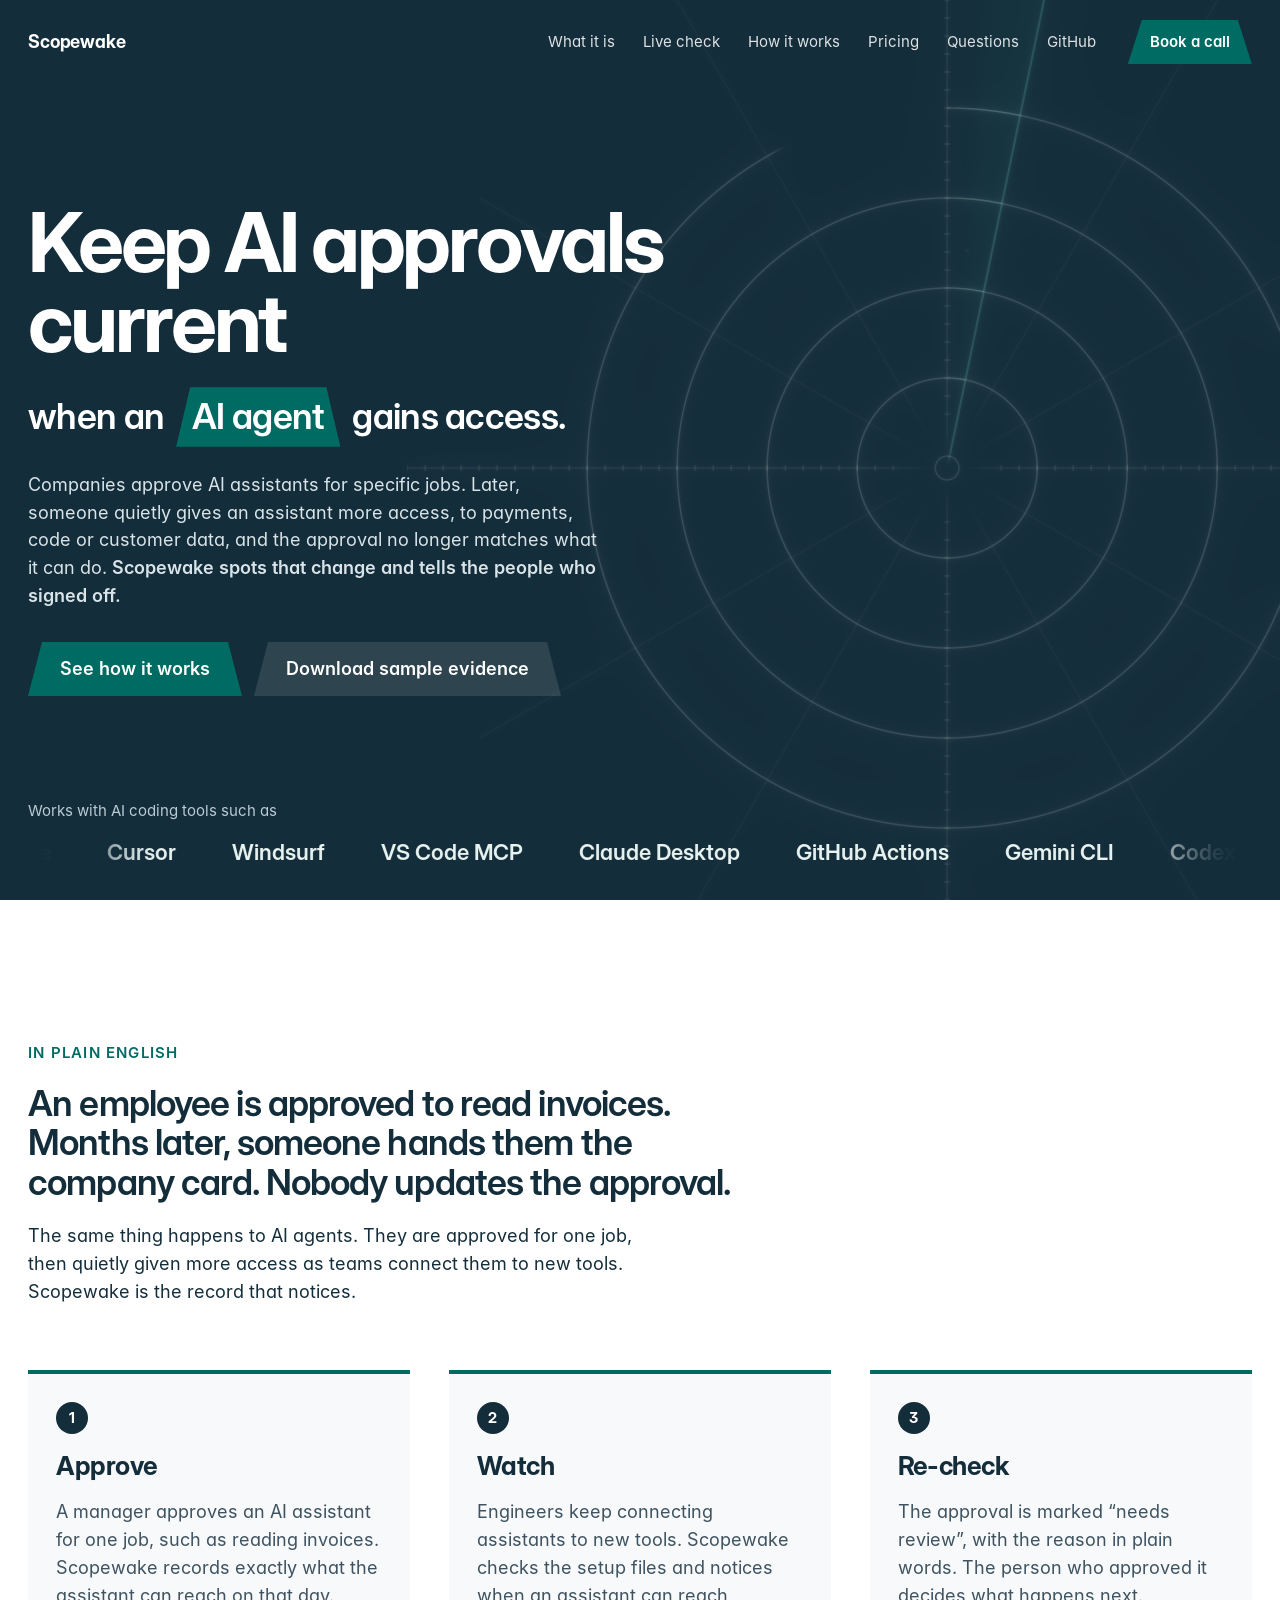
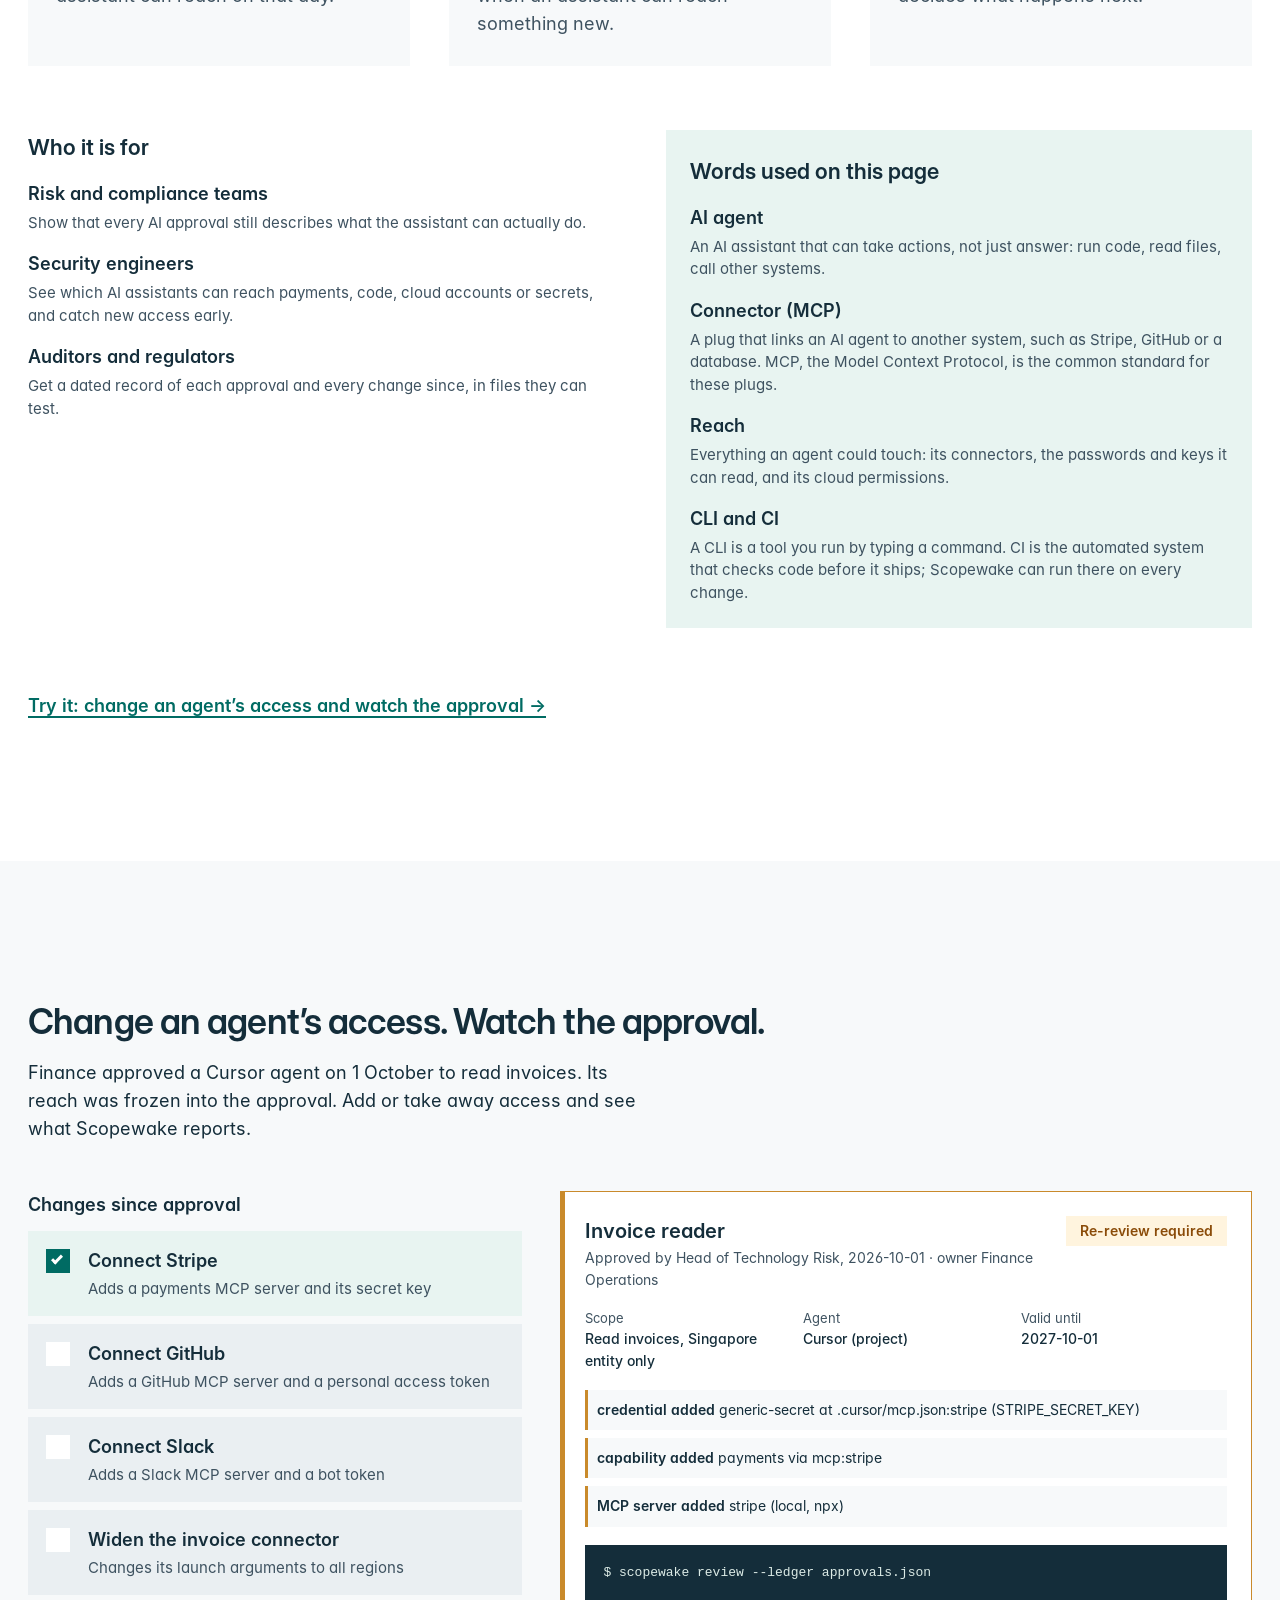
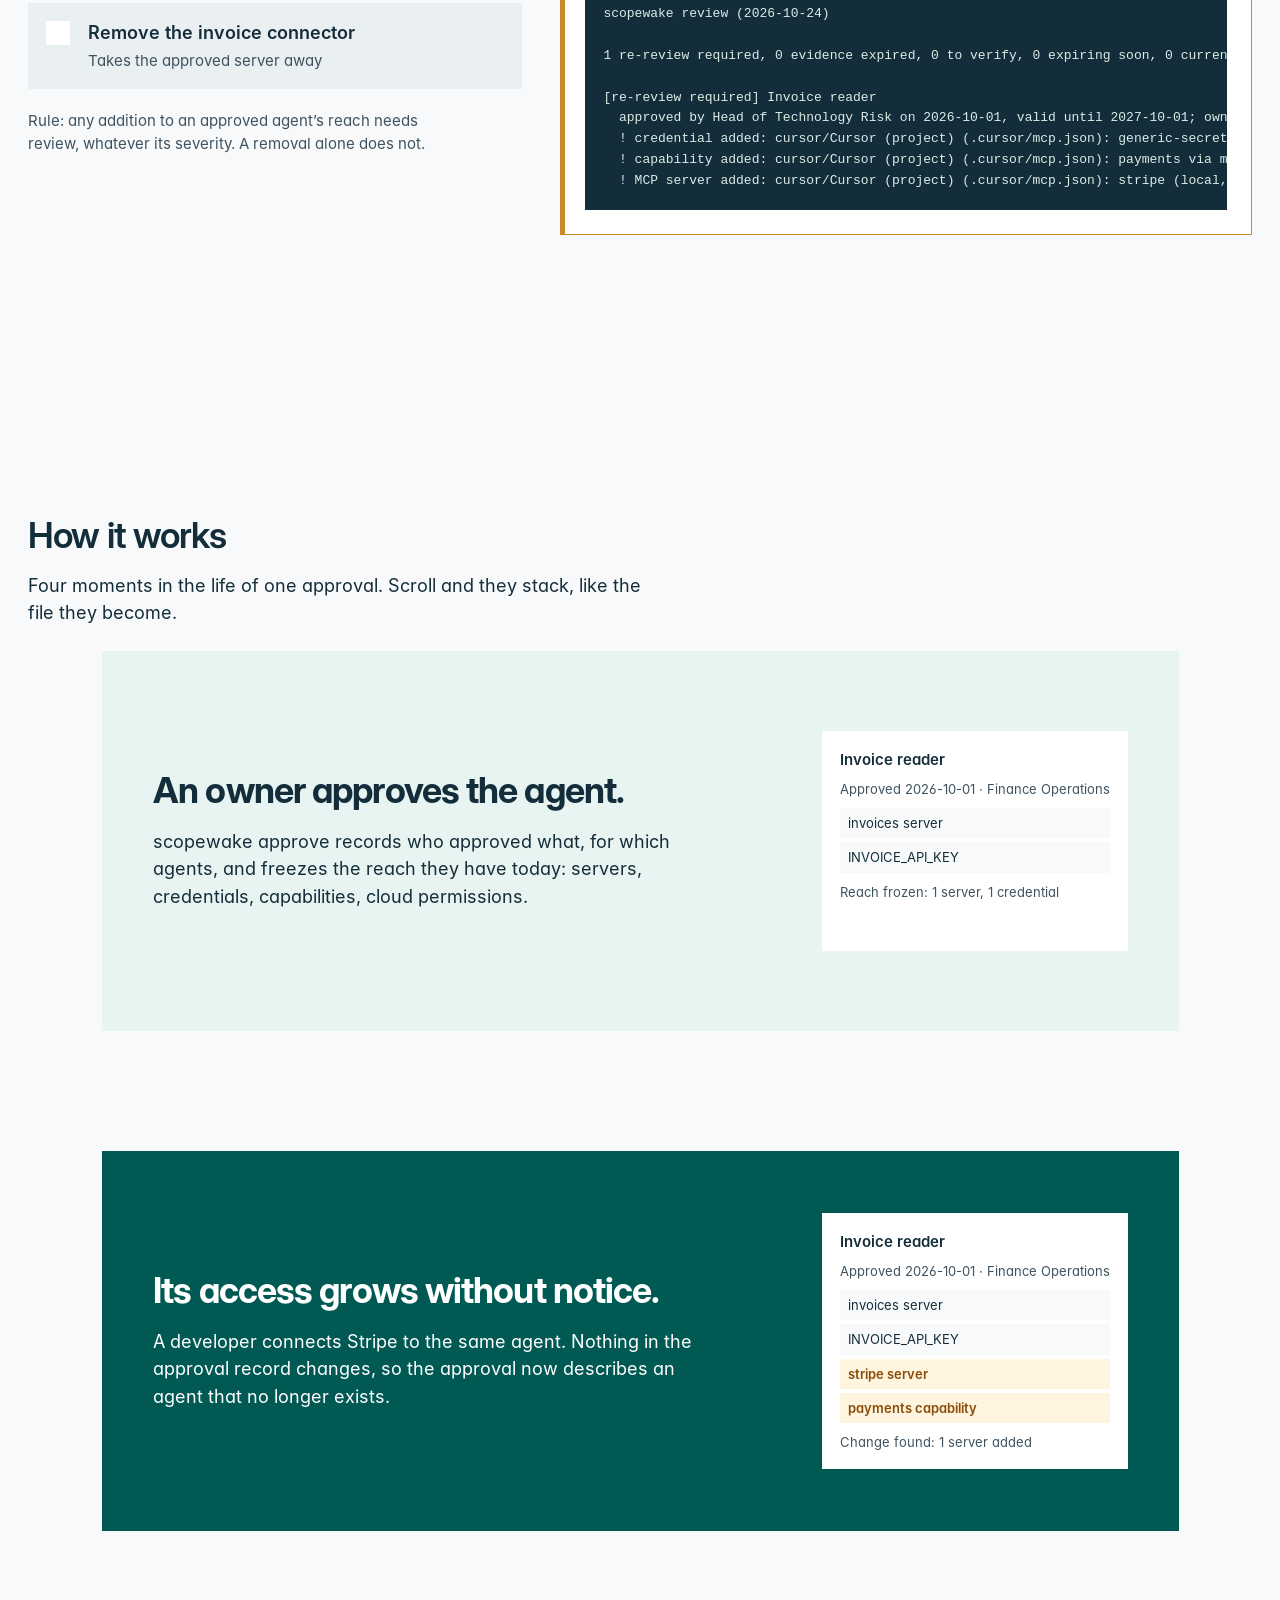
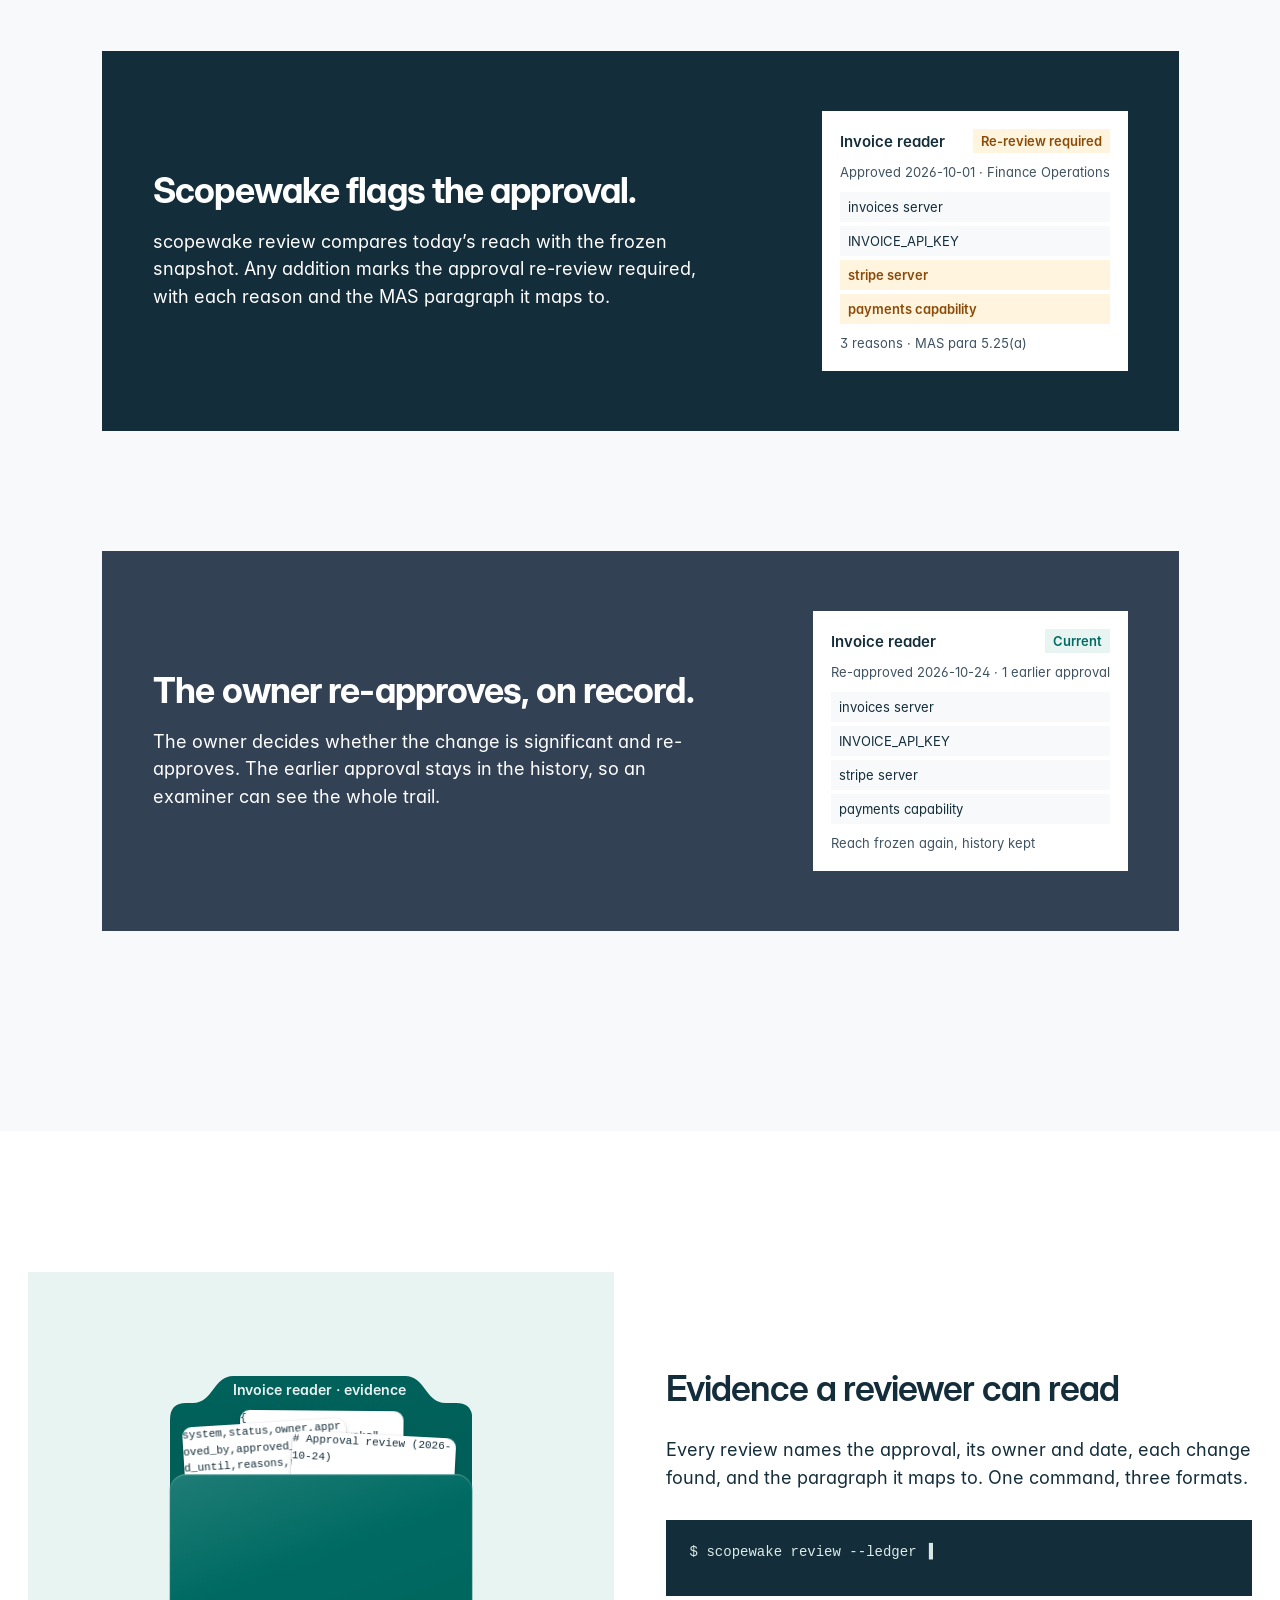
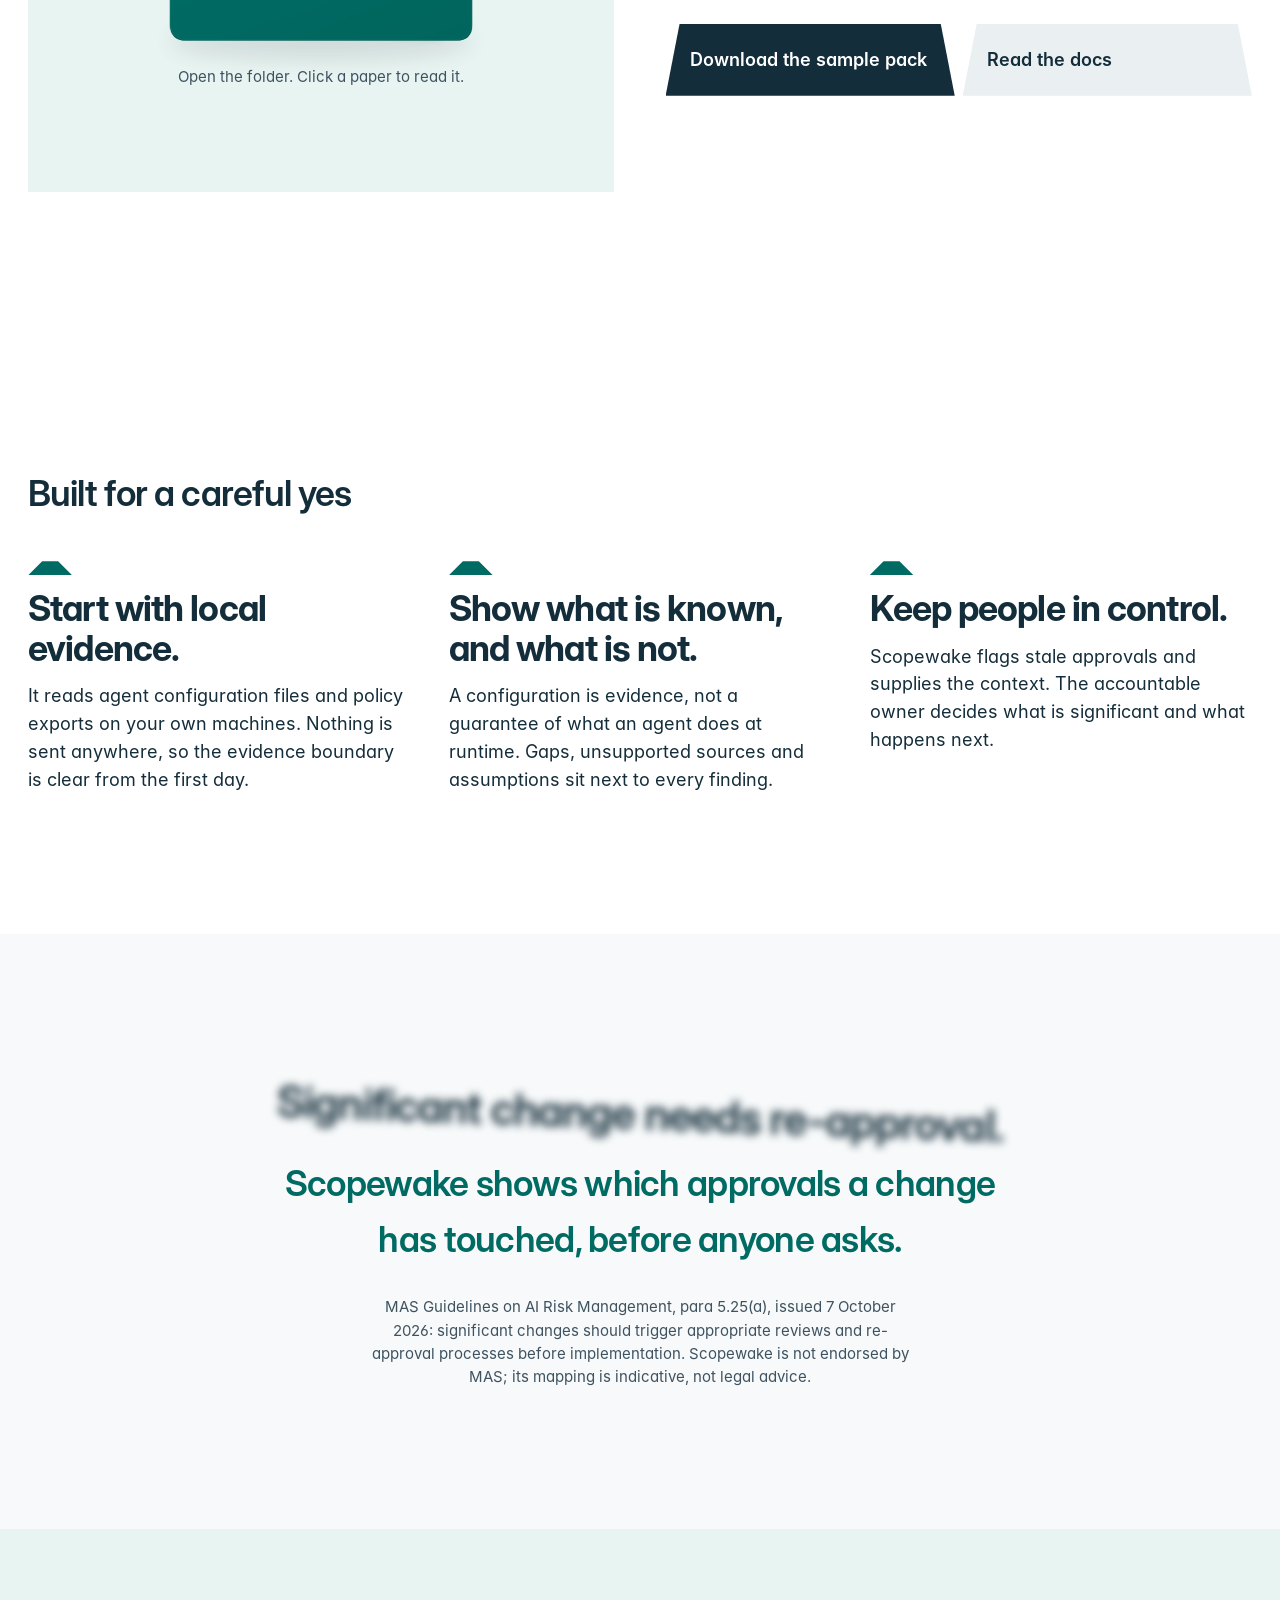
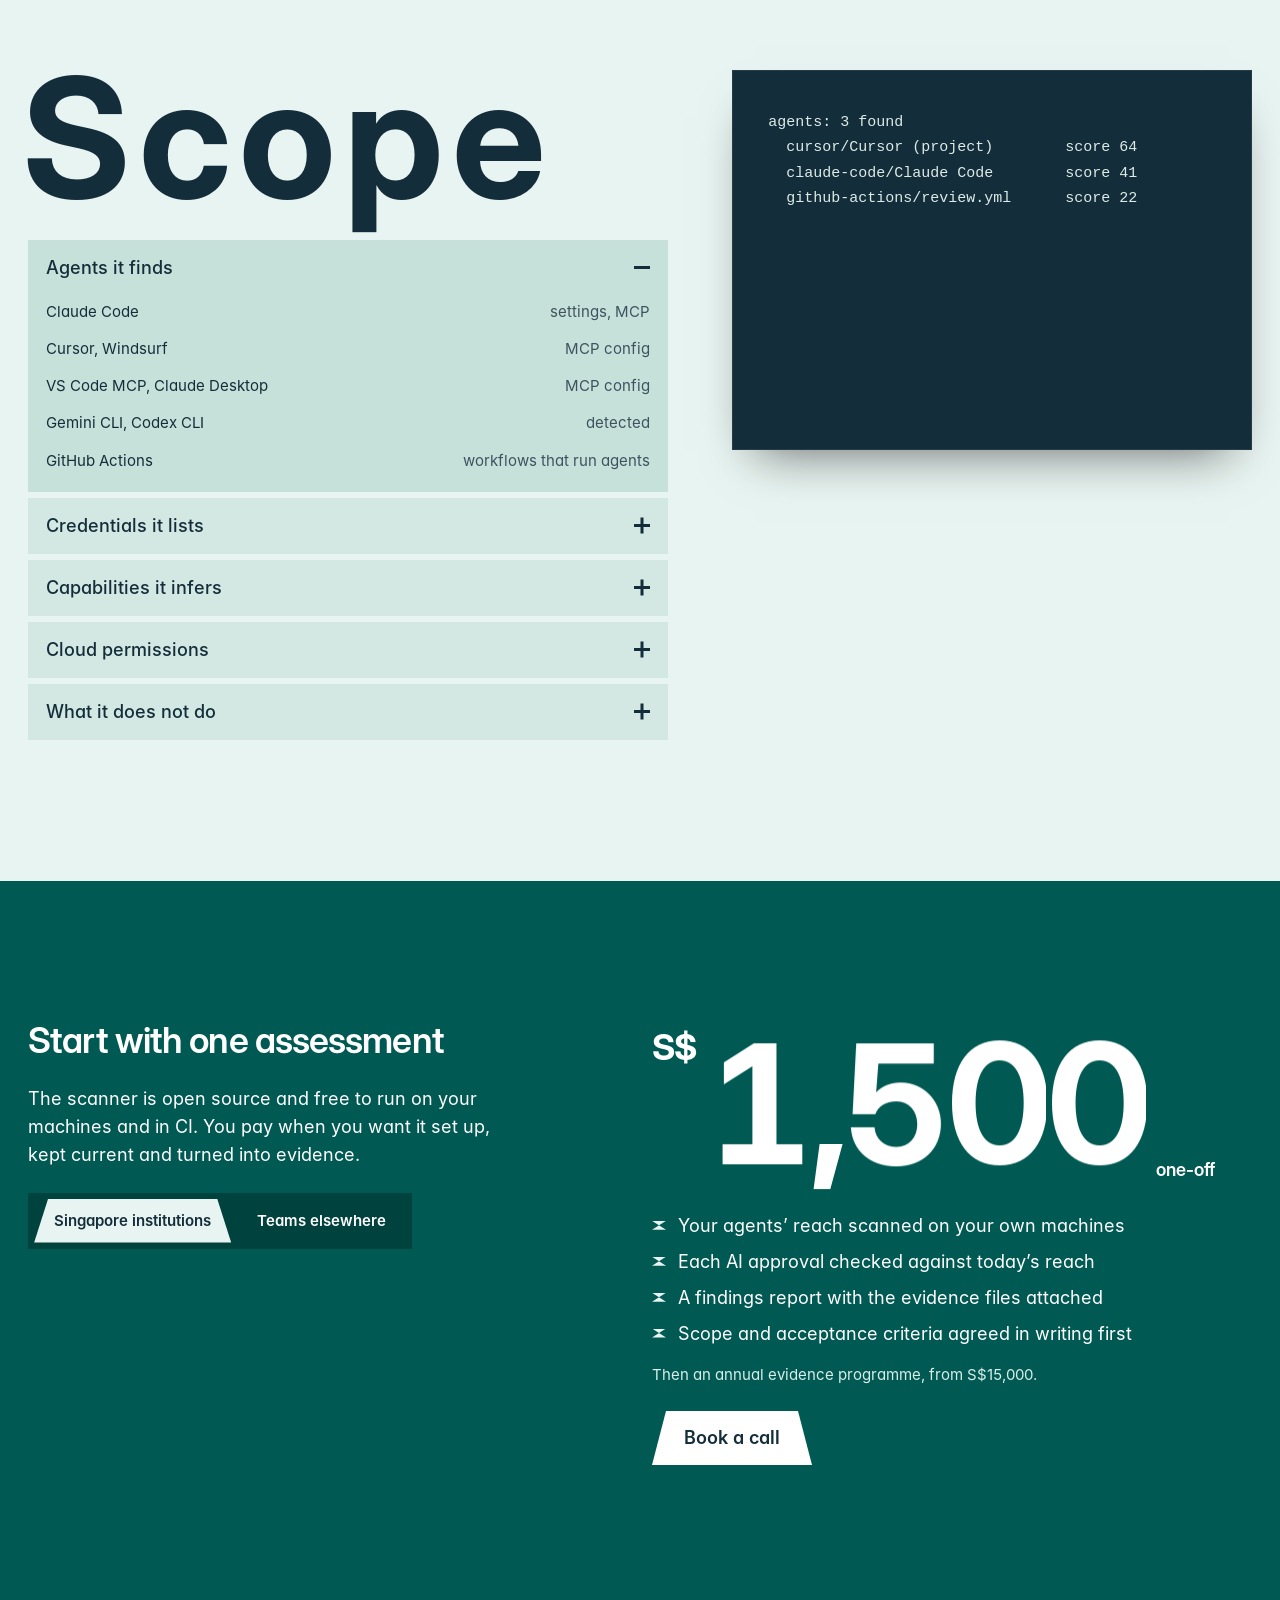
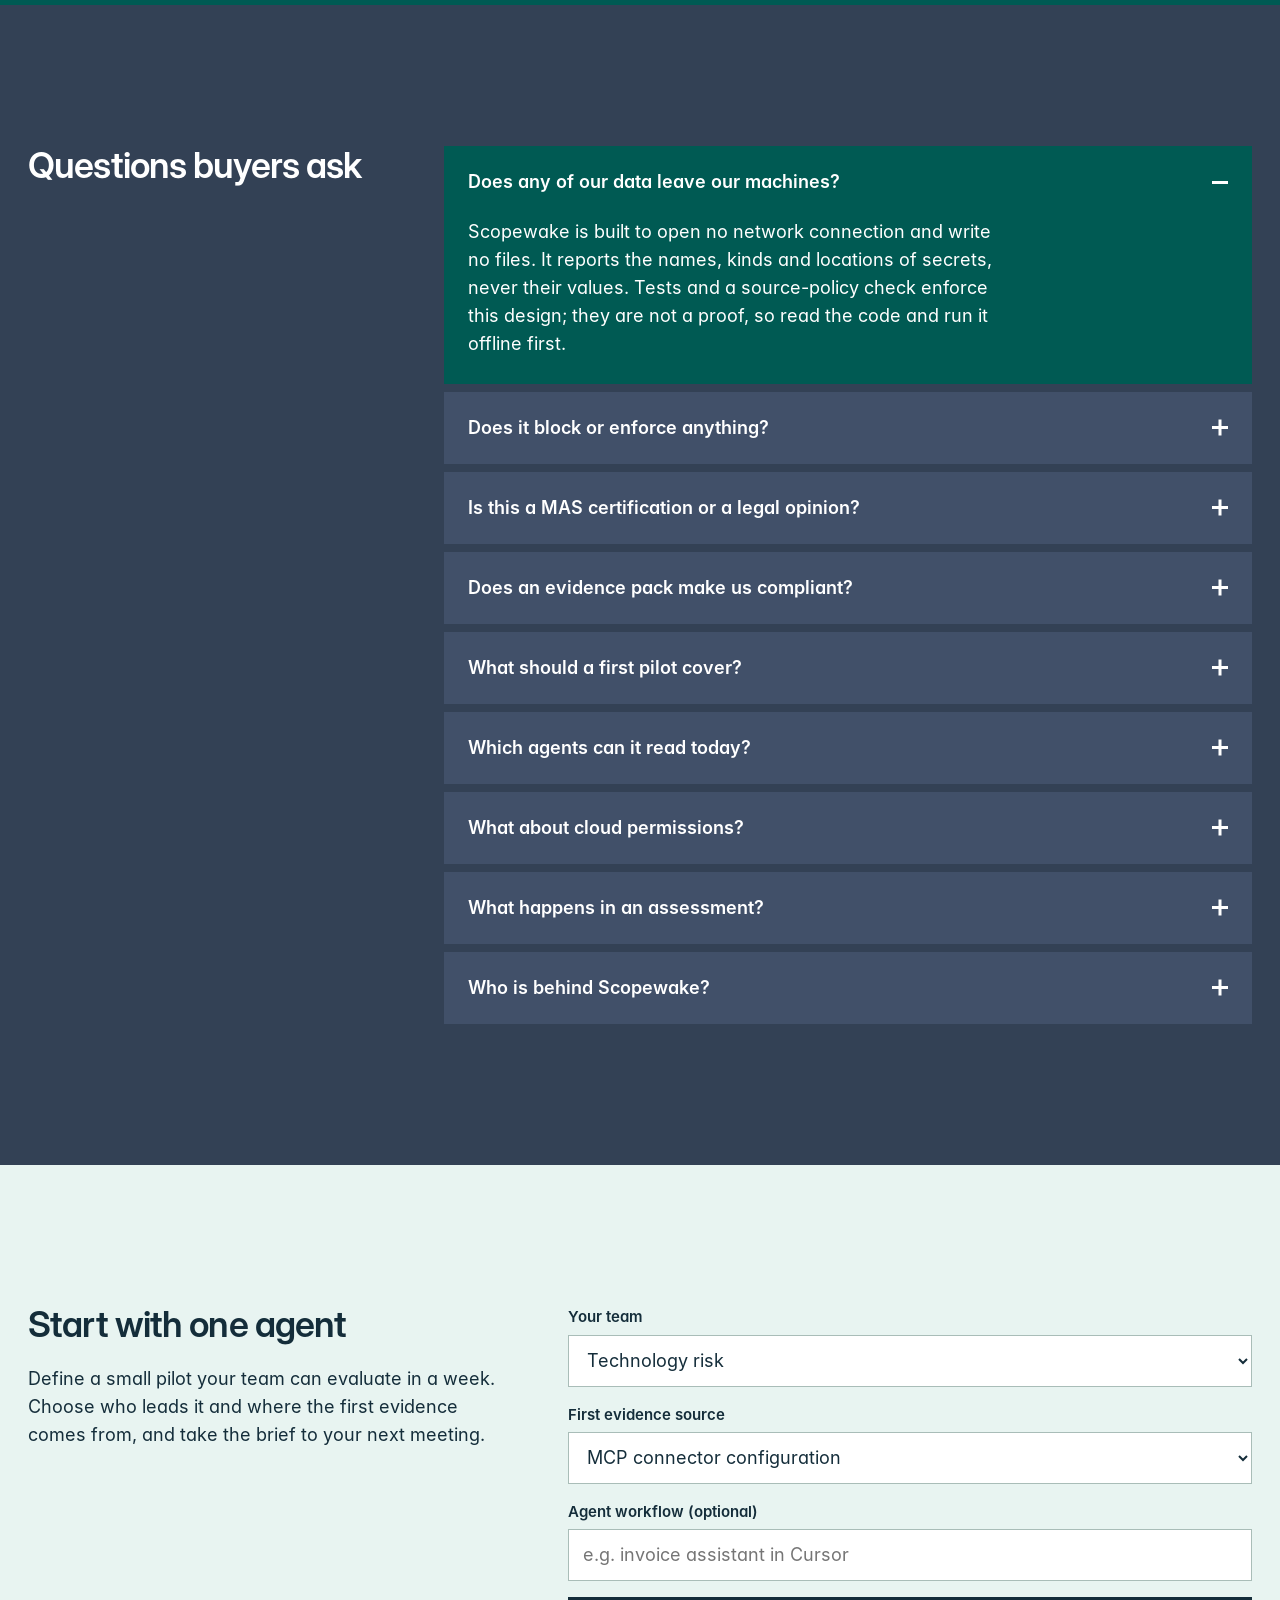
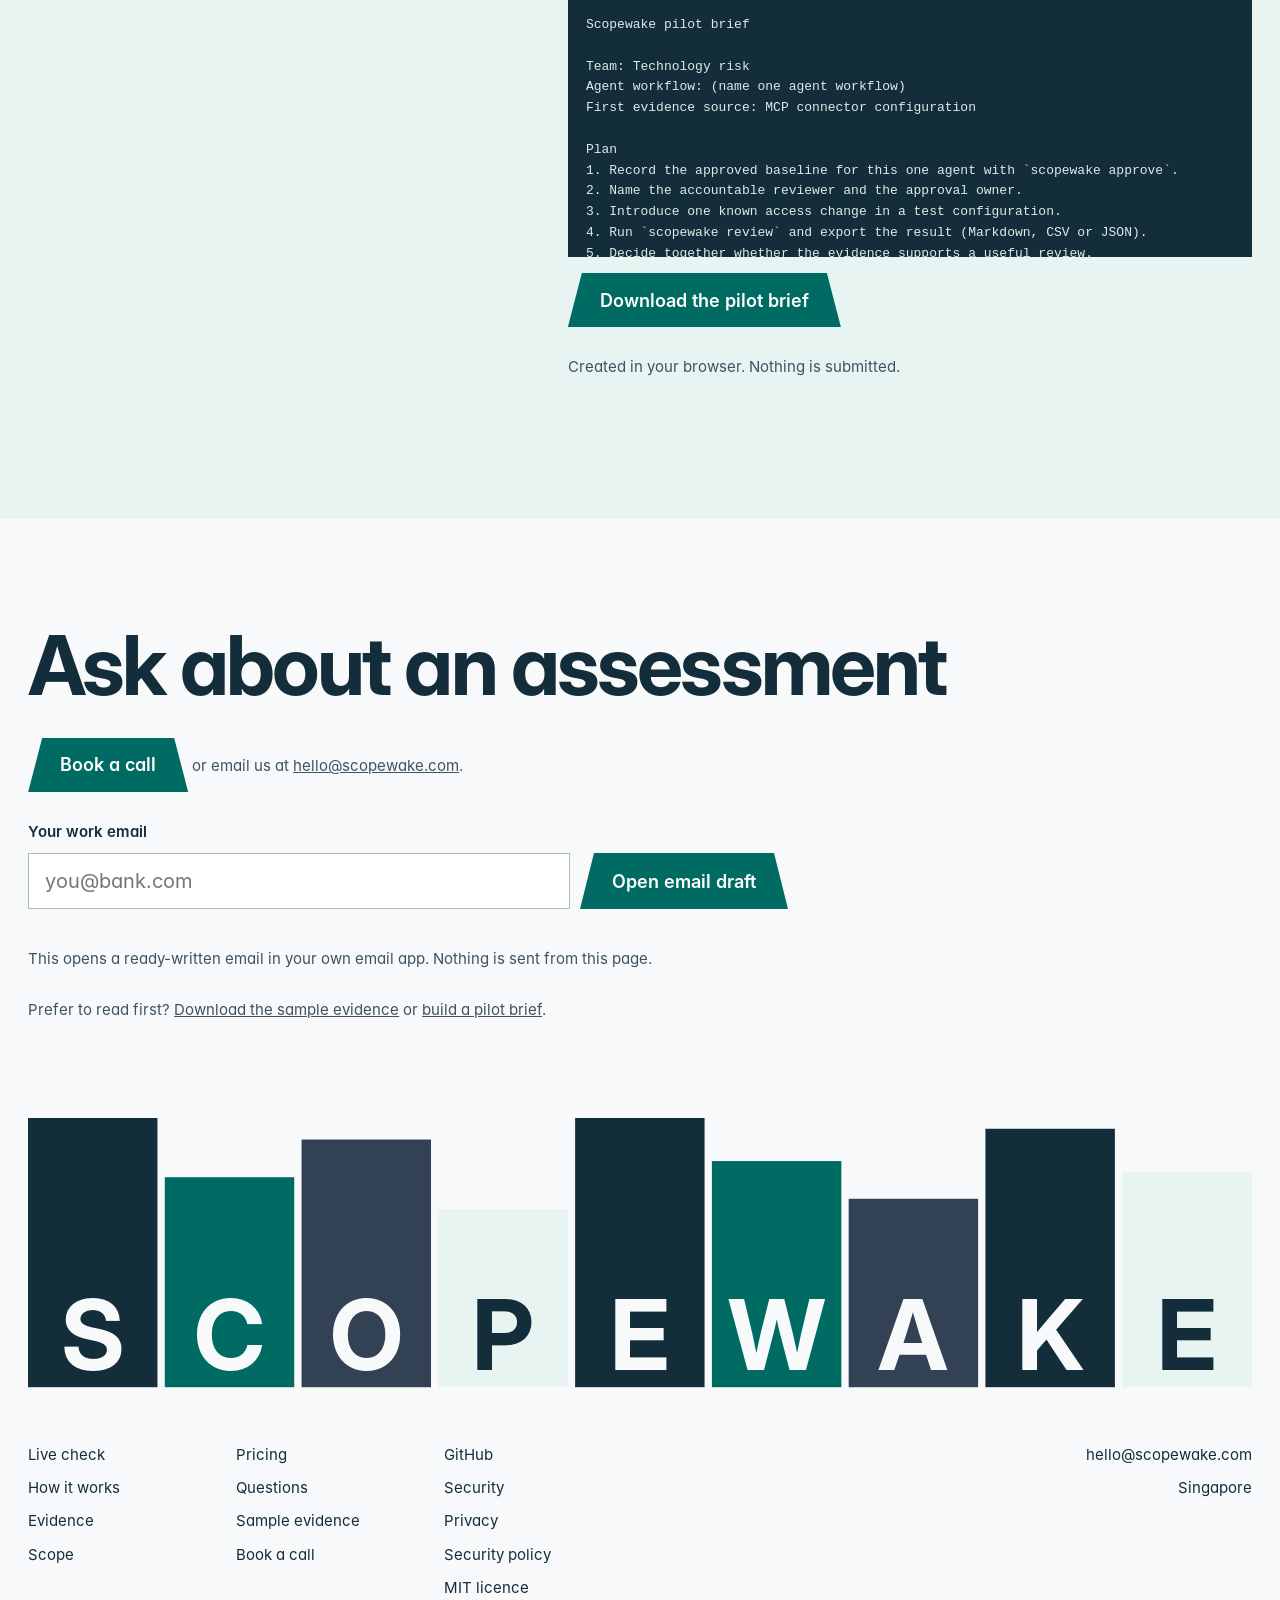
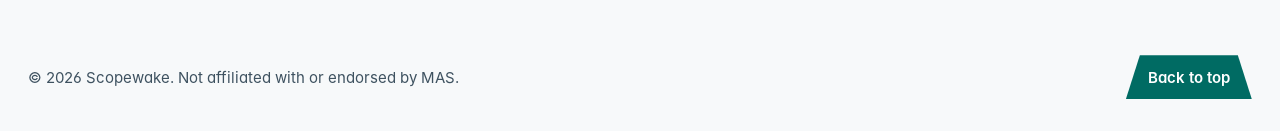
==== commit a461ae4b: "Site: add Book a call (Calendly) to nav, pricing, contact and footer; email via hello@scopewake.com " ====
--- a/site/index.html
+++ b/site/index.html
@@ -19,7 +19,7 @@
 <link rel="stylesheet" href="assets/styles.css">
 </head>
 <body>
-<div id="root"><header class="hero" id="top"><div class="hero-radar" aria-hidden="true"></div><nav class="nav" aria-label="Main"><a class="wordmark" href="#top">Scopewake</a><button class="nav-toggle" aria-expanded="false" aria-controls="nav-links">Menu</button><div class="nav-links " id="nav-links"><a href="#plain">What it is</a><a href="#live">Live check</a><a href="#how">How it works</a><a href="#pricing">Pricing</a><a href="#questions">Questions</a><a href="https://github.com/tidelinehq/scopewake">GitHub</a></div><a class="btn btn-small" href="mailto:hello@scopewake.com?subject=Scopewake%20assessment">Talk to us</a></nav><div class="hero-copy"><h1 class="split-parent h1" style="text-align:left;overflow:hidden;display:inline-block;white-space:normal;word-wrap:break-word" data-split-ready="0">Keep AI approvals current</h1><p class="hero-rot" aria-live="off"><span>when an</span><span class="rot-pill">AI agent</span><span>gains access.</span></p><p class="hero-sub">Companies approve AI assistants for specific jobs. Later, someone quietly gives an assistant more access, to payments, code or customer data, and the approval no longer matches what it can do. <b>Scopewake spots that change and tells the people who signed off.</b></p><div class="hero-actions"><div class="" style="position:relative;display:inline-block"><div class="" style="will-change:transform"><a class="btn btn-primary" href="#plain">See how it works</a></div></div><div class="" style="position:relative;display:inline-block"><div class="" style="will-change:transform"><a class="btn btn-ghost" href="sample/scopewake-sample-evidence.pdf" download="">Download sample evidence</a></div></div></div></div><div class="hero-loop"><p class="loop-label">Works with AI coding tools such as</p><div class="loop-clip"><div class="logoloop logoloop--horizontal" style="width:100%;--logoloop-gap:56px;--logoloop-logoHeight:28px;-webkit-mask-image:linear-gradient(to right, rgba(0,0,0,0.0000) 0.000%, rgba(0,0,0,0.0051) 1.000%, rgba(0,0,0,0.0355) 2.000%, rgba(0,0,0,0.1035) 3.000%, rgba(0,0,0,0.2099) 4.000%, rgba(0,0,0,0.3466) 5.000%, rgba(0,0,0,0.5000) 6.000%, rgba(0,0,0,0.6534) 7.000%, rgba(0,0,0,0.7901) 8.000%, rgba(0,0,0,0.8965) 9.000%, rgba(0,0,0,0.9645) 10.000%, rgba(0,0,0,0.9949) 11.000%, rgba(0,0,0,1.0000) 12.000%, rgba(0,0,0,1.0000) 88.000%, rgba(0,0,0,0.9949) 89.000%, rgba(0,0,0,0.9645) 90.000%, rgba(0,0,0,0.8965) 91.000%, rgba(0,0,0,0.7901) 92.000%, rgba(0,0,0,0.6534) 93.000%, rgba(0,0,0,0.5000) 94.000%, rgba(0,0,0,0.3466) 95.000%, rgba(0,0,0,0.2099) 96.000%, rgba(0,0,0,0.1035) 97.000%, rgba(0,0,0,0.0355) 98.000%, rgba(0,0,0,0.0051) 99.000%, rgba(0,0,0,0.0000) 100.000%);mask-image:linear-gradient(to right, rgba(0,0,0,0.0000) 0.000%, rgba(0,0,0,0.0051) 1.000%, rgba(0,0,0,0.0355) 2.000%, rgba(0,0,0,0.1035) 3.000%, rgba(0,0,0,0.2099) 4.000%, rgba(0,0,0,0.3466) 5.000%, rgba(0,0,0,0.5000) 6.000%, rgba(0,0,0,0.6534) 7.000%, rgba(0,0,0,0.7901) 8.000%, rgba(0,0,0,0.8965) 9.000%, rgba(0,0,0,0.9645) 10.000%, rgba(0,0,0,0.9949) 11.000%, rgba(0,0,0,1.0000) 12.000%, rgba(0,0,0,1.0000) 88.000%, rgba(0,0,0,0.9949) 89.000%, rgba(0,0,0,0.9645) 90.000%, rgba(0,0,0,0.8965) 91.000%, rgba(0,0,0,0.7901) 92.000%, rgba(0,0,0,0.6534) 93.000%, rgba(0,0,0,0.5000) 94.000%, rgba(0,0,0,0.3466) 95.000%, rgba(0,0,0,0.2099) 96.000%, rgba(0,0,0,0.1035) 97.000%, rgba(0,0,0,0.0355) 98.000%, rgba(0,0,0,0.0051) 99.000%, rgba(0,0,0,0.0000) 100.000%)" role="region" aria-label="Agents Scopewake reads" data-draggable=""><div class="logoloop__track"><ul class="logoloop__list" role="list" aria-hidden="true"><li class="logoloop__item" role="listitem"><div class="logoloop__content"><span class="logoloop__node" aria-hidden="false"><span class="loop-item">Claude Code</span></span></div></li><li class="logoloop__item" role="listitem"><div class="logoloop__content"><span class="logoloop__node" aria-hidden="false"><span class="loop-item">Cursor</span></span></div></li><li class="logoloop__item" role="listitem"><div class="logoloop__content"><span class="logoloop__node" aria-hidden="false"><span class="loop-item">Windsurf</span></span></div></li><li class="logoloop__item" role="listitem"><div class="logoloop__content"><span class="logoloop__node" aria-hidden="false"><span class="loop-item">VS Code MCP</span></span></div></li><li class="logoloop__item" role="listitem"><div class="logoloop__content"><span class="logoloop__node" aria-hidden="false"><span class="loop-item">Claude Desktop</span></span></div></li><li class="logoloop__item" role="listitem"><div class="logoloop__content"><span class="logoloop__node" aria-hidden="false"><span class="loop-item">GitHub Actions</span></span></div></li><li class="logoloop__item" role="listitem"><div class="logoloop__content"><span class="logoloop__node" aria-hidden="false"><span class="loop-item">Gemini CLI</span></span></div></li><li class="logoloop__item" role="listitem"><div class="logoloop__content"><span class="logoloop__node" aria-hidden="false"><span class="loop-item">Codex CLI</span></span></div></li></ul><ul class="logoloop__list" role="list"><li class="logoloop__item" role="listitem"><div class="logoloop__content"><span class="logoloop__node" aria-hidden="false"><span class="loop-item">Claude Code</span></span></div></li><li class="logoloop__item" role="listitem"><div class="logoloop__content"><span class="logoloop__node" aria-hidden="false"><span class="loop-item">Cursor</span></span></div></li><li class="logoloop__item" role="listitem"><div class="logoloop__content"><span class="logoloop__node" aria-hidden="false"><span class="loop-item">Windsurf</span></span></div></li><li class="logoloop__item" role="listitem"><div class="logoloop__content"><span class="logoloop__node" aria-hidden="false"><span class="loop-item">VS Code MCP</span></span></div></li><li class="logoloop__item" role="listitem"><div class="logoloop__content"><span class="logoloop__node" aria-hidden="false"><span class="loop-item">Claude Desktop</span></span></div></li><li class="logoloop__item" role="listitem"><div class="logoloop__content"><span class="logoloop__node" aria-hidden="false"><span class="loop-item">GitHub Actions</span></span></div></li><li class="logoloop__item" role="listitem"><div class="logoloop__content"><span class="logoloop__node" aria-hidden="false"><span class="loop-item">Gemini CLI</span></span></div></li><li class="logoloop__item" role="listitem"><div class="logoloop__content"><span class="logoloop__node" aria-hidden="false"><span class="loop-item">Codex CLI</span></span></div></li></ul><ul class="logoloop__list" role="list" aria-hidden="true"><li class="logoloop__item" role="listitem"><div class="logoloop__content"><span class="logoloop__node" aria-hidden="false"><span class="loop-item">Claude Code</span></span></div></li><li class="logoloop__item" role="listitem"><div class="logoloop__content"><span class="logoloop__node" aria-hidden="false"><span class="loop-item">Cursor</span></span></div></li><li class="logoloop__item" role="listitem"><div class="logoloop__content"><span class="logoloop__node" aria-hidden="false"><span class="loop-item">Windsurf</span></span></div></li><li class="logoloop__item" role="listitem"><div class="logoloop__content"><span class="logoloop__node" aria-hidden="false"><span class="loop-item">VS Code MCP</span></span></div></li><li class="logoloop__item" role="listitem"><div class="logoloop__content"><span class="logoloop__node" aria-hidden="false"><span class="loop-item">Claude Desktop</span></span></div></li><li class="logoloop__item" role="listitem"><div class="logoloop__content"><span class="logoloop__node" aria-hidden="false"><span class="loop-item">GitHub Actions</span></span></div></li><li class="logoloop__item" role="listitem"><div class="logoloop__content"><span class="logoloop__node" aria-hidden="false"><span class="loop-item">Gemini CLI</span></span></div></li><li class="logoloop__item" role="listitem"><div class="logoloop__content"><span class="logoloop__node" aria-hidden="false"><span class="loop-item">Codex CLI</span></span></div></li></ul></div></div></div></div></header><main><section class="plain" id="plain" aria-labelledby="plain-h"><div class="plain-head"><p class="eyebrow reveal">In plain English</p><h2 id="plain-h" class="h2 reveal">An employee is approved to read invoices. Months later, someone hands them the company card. Nobody updates the approval.</h2><p class="lead reveal">The same thing happens to AI agents. They are approved for one job, then quietly given more access as teams connect them to new tools. Scopewake is the record that notices.</p></div><ol class="plain-steps"><li class="plain-step reveal"><span class="plain-n" aria-hidden="true">1</span><h3 class="plain-t">Approve</h3><p>A manager approves an AI assistant for one job, such as reading invoices. Scopewake records exactly what the assistant can reach on that day.</p></li><li class="plain-step reveal"><span class="plain-n" aria-hidden="true">2</span><h3 class="plain-t">Watch</h3><p>Engineers keep connecting assistants to new tools. Scopewake checks the setup files and notices when an assistant can reach something new.</p></li><li class="plain-step reveal"><span class="plain-n" aria-hidden="true">3</span><h3 class="plain-t">Re-check</h3><p>The approval is marked “needs review”, with the reason in plain words. The person who approved it decides what happens next.</p></li></ol><div class="plain-grid"><div class="plain-who reveal"><h3 class="plain-sub">Who it is for</h3><dl><div><dt>Risk and compliance teams</dt><dd>Show that every AI approval still describes what the assistant can actually do.</dd></div><div><dt>Security engineers</dt><dd>See which AI assistants can reach payments, code, cloud accounts or secrets, and catch new access early.</dd></div><div><dt>Auditors and regulators</dt><dd>Get a dated record of each approval and every change since, in files they can test.</dd></div></dl></div><div class="plain-terms reveal"><h3 class="plain-sub">Words used on this page</h3><dl><div><dt>AI agent</dt><dd>An AI assistant that can take actions, not just answer: run code, read files, call other systems.</dd></div><div><dt>Connector (MCP)</dt><dd>A plug that links an AI agent to another system, such as Stripe, GitHub or a database. MCP, the Model Context Protocol, is the common standard for these plugs.</dd></div><div><dt>Reach</dt><dd>Everything an agent could touch: its connectors, the passwords and keys it can read, and its cloud permissions.</dd></div><div><dt>CLI and CI</dt><dd>A CLI is a tool you run by typing a command. CI is the automated system that checks code before it ships; Scopewake can run there on every change.</dd></div></dl></div></div><p class="plain-next reveal"><a href="#live">Try it: change an agent’s access and watch the approval →</a></p></section><section class="live" id="live" aria-labelledby="live-h"><div class="live-head"><h2 id="live-h" class="h2 reveal">Change an agent’s access. Watch the approval.</h2><p class="lead reveal">Finance approved a Cursor agent on 1 October to read invoices. Its reach was frozen into the approval. Add or take away access and see what Scopewake reports.</p></div><div class="live-sticky is-stale" aria-hidden="true"><span>Approval status</span><span class="pill pill-review" style="opacity:1;transform:none">Re-review required</span><span class="live-count">3<!-- --> change<!-- -->s<!-- --> need review</span></div><div class="live-grid"><div class="spark-wrap" style="position:relative;width:100%;height:100%;isolation:isolate"><fieldset class="changes reveal"><legend>Changes since approval</legend><label class="change is-on"><input type="checkbox" checked=""/><span class="change-box" aria-hidden="true"></span><span class="change-text"><b>Connect Stripe</b><span>Adds a payments MCP server and its secret key</span></span></label><label class="change "><input type="checkbox"/><span class="change-box" aria-hidden="true"></span><span class="change-text"><b>Connect GitHub</b><span>Adds a GitHub MCP server and a personal access token</span></span></label><label class="change "><input type="checkbox"/><span class="change-box" aria-hidden="true"></span><span class="change-text"><b>Connect Slack</b><span>Adds a Slack MCP server and a bot token</span></span></label><label class="change "><input type="checkbox"/><span class="change-box" aria-hidden="true"></span><span class="change-text"><b>Widen the invoice connector</b><span>Changes its launch arguments to all regions</span></span></label><label class="change "><input type="checkbox"/><span class="change-box" aria-hidden="true"></span><span class="change-text"><b>Remove the invoice connector</b><span>Takes the approved server away</span></span></label><p class="note">Rule: any addition to an approved agent’s reach needs review, whatever its severity. A removal alone does not.</p></fieldset><span aria-hidden="true" style="position:absolute;inset:0;z-index:1;overflow:visible;pointer-events:none"></span></div><div class="record-wrap reveal"><div class="record-state is-stale"><div class="record" data-ui="true" aria-live="polite"><div class="record-top"><div><p class="record-name">Invoice reader</p><p class="record-meta">Approved by Head of Technology Risk, 2026-10-01 · owner Finance Operations</p></div><span class="pill pill-review" style="opacity:1;transform:none">Re-review required</span></div><dl class="record-fields"><div><dt>Scope</dt><dd>Read invoices, Singapore entity only</dd></div><div><dt>Agent</dt><dd>Cursor (project)</dd></div><div><dt>Valid until</dt><dd>2027-10-01</dd></div></dl><ul class="reasons"><li class="reason-add" style="opacity:1;transform:none"><b>credential added</b> <!-- -->generic-secret at .cursor/mcp.json:stripe (STRIPE_SECRET_KEY)</li><li class="reason-add" style="opacity:1;transform:none"><b>capability added</b> <!-- -->payments via mcp:stripe</li><li class="reason-add" style="opacity:1;transform:none"><b>MCP server added</b> <!-- -->stripe (local, npx)</li></ul><pre class="cli"><code>$ scopewake review --ledger approvals.json
+<div id="root"><header class="hero" id="top"><div class="hero-radar" aria-hidden="true"></div><nav class="nav" aria-label="Main"><a class="wordmark" href="#top">Scopewake</a><button class="nav-toggle" aria-expanded="false" aria-controls="nav-links">Menu</button><div class="nav-links " id="nav-links"><a href="#plain">What it is</a><a href="#live">Live check</a><a href="#how">How it works</a><a href="#pricing">Pricing</a><a href="#questions">Questions</a><a href="https://github.com/tidelinehq/scopewake">GitHub</a></div><a class="btn btn-small" href="https://calendly.com/sooriiya-scopewake/scopewake-client-meeting-1" target="_blank" rel="noopener">Book a call</a></nav><div class="hero-copy"><h1 class="split-parent h1" style="text-align:left;overflow:hidden;display:inline-block;white-space:normal;word-wrap:break-word" data-split-ready="0">Keep AI approvals current</h1><p class="hero-rot" aria-live="off"><span>when an</span><span class="rot-pill">AI agent</span><span>gains access.</span></p><p class="hero-sub">Companies approve AI assistants for specific jobs. Later, someone quietly gives an assistant more access, to payments, code or customer data, and the approval no longer matches what it can do. <b>Scopewake spots that change and tells the people who signed off.</b></p><div class="hero-actions"><div class="" style="position:relative;display:inline-block"><div class="" style="will-change:transform"><a class="btn btn-primary" href="#plain">See how it works</a></div></div><div class="" style="position:relative;display:inline-block"><div class="" style="will-change:transform"><a class="btn btn-ghost" href="sample/scopewake-sample-evidence.pdf" download="">Download sample evidence</a></div></div></div></div><div class="hero-loop"><p class="loop-label">Works with AI coding tools such as</p><div class="loop-clip"><div class="logoloop logoloop--horizontal" style="width:100%;--logoloop-gap:56px;--logoloop-logoHeight:28px;-webkit-mask-image:linear-gradient(to right, rgba(0,0,0,0.0000) 0.000%, rgba(0,0,0,0.0051) 1.000%, rgba(0,0,0,0.0355) 2.000%, rgba(0,0,0,0.1035) 3.000%, rgba(0,0,0,0.2099) 4.000%, rgba(0,0,0,0.3466) 5.000%, rgba(0,0,0,0.5000) 6.000%, rgba(0,0,0,0.6534) 7.000%, rgba(0,0,0,0.7901) 8.000%, rgba(0,0,0,0.8965) 9.000%, rgba(0,0,0,0.9645) 10.000%, rgba(0,0,0,0.9949) 11.000%, rgba(0,0,0,1.0000) 12.000%, rgba(0,0,0,1.0000) 88.000%, rgba(0,0,0,0.9949) 89.000%, rgba(0,0,0,0.9645) 90.000%, rgba(0,0,0,0.8965) 91.000%, rgba(0,0,0,0.7901) 92.000%, rgba(0,0,0,0.6534) 93.000%, rgba(0,0,0,0.5000) 94.000%, rgba(0,0,0,0.3466) 95.000%, rgba(0,0,0,0.2099) 96.000%, rgba(0,0,0,0.1035) 97.000%, rgba(0,0,0,0.0355) 98.000%, rgba(0,0,0,0.0051) 99.000%, rgba(0,0,0,0.0000) 100.000%);mask-image:linear-gradient(to right, rgba(0,0,0,0.0000) 0.000%, rgba(0,0,0,0.0051) 1.000%, rgba(0,0,0,0.0355) 2.000%, rgba(0,0,0,0.1035) 3.000%, rgba(0,0,0,0.2099) 4.000%, rgba(0,0,0,0.3466) 5.000%, rgba(0,0,0,0.5000) 6.000%, rgba(0,0,0,0.6534) 7.000%, rgba(0,0,0,0.7901) 8.000%, rgba(0,0,0,0.8965) 9.000%, rgba(0,0,0,0.9645) 10.000%, rgba(0,0,0,0.9949) 11.000%, rgba(0,0,0,1.0000) 12.000%, rgba(0,0,0,1.0000) 88.000%, rgba(0,0,0,0.9949) 89.000%, rgba(0,0,0,0.9645) 90.000%, rgba(0,0,0,0.8965) 91.000%, rgba(0,0,0,0.7901) 92.000%, rgba(0,0,0,0.6534) 93.000%, rgba(0,0,0,0.5000) 94.000%, rgba(0,0,0,0.3466) 95.000%, rgba(0,0,0,0.2099) 96.000%, rgba(0,0,0,0.1035) 97.000%, rgba(0,0,0,0.0355) 98.000%, rgba(0,0,0,0.0051) 99.000%, rgba(0,0,0,0.0000) 100.000%)" role="region" aria-label="Agents Scopewake reads" data-draggable=""><div class="logoloop__track"><ul class="logoloop__list" role="list" aria-hidden="true"><li class="logoloop__item" role="listitem"><div class="logoloop__content"><span class="logoloop__node" aria-hidden="false"><span class="loop-item">Claude Code</span></span></div></li><li class="logoloop__item" role="listitem"><div class="logoloop__content"><span class="logoloop__node" aria-hidden="false"><span class="loop-item">Cursor</span></span></div></li><li class="logoloop__item" role="listitem"><div class="logoloop__content"><span class="logoloop__node" aria-hidden="false"><span class="loop-item">Windsurf</span></span></div></li><li class="logoloop__item" role="listitem"><div class="logoloop__content"><span class="logoloop__node" aria-hidden="false"><span class="loop-item">VS Code MCP</span></span></div></li><li class="logoloop__item" role="listitem"><div class="logoloop__content"><span class="logoloop__node" aria-hidden="false"><span class="loop-item">Claude Desktop</span></span></div></li><li class="logoloop__item" role="listitem"><div class="logoloop__content"><span class="logoloop__node" aria-hidden="false"><span class="loop-item">GitHub Actions</span></span></div></li><li class="logoloop__item" role="listitem"><div class="logoloop__content"><span class="logoloop__node" aria-hidden="false"><span class="loop-item">Gemini CLI</span></span></div></li><li class="logoloop__item" role="listitem"><div class="logoloop__content"><span class="logoloop__node" aria-hidden="false"><span class="loop-item">Codex CLI</span></span></div></li></ul><ul class="logoloop__list" role="list"><li class="logoloop__item" role="listitem"><div class="logoloop__content"><span class="logoloop__node" aria-hidden="false"><span class="loop-item">Claude Code</span></span></div></li><li class="logoloop__item" role="listitem"><div class="logoloop__content"><span class="logoloop__node" aria-hidden="false"><span class="loop-item">Cursor</span></span></div></li><li class="logoloop__item" role="listitem"><div class="logoloop__content"><span class="logoloop__node" aria-hidden="false"><span class="loop-item">Windsurf</span></span></div></li><li class="logoloop__item" role="listitem"><div class="logoloop__content"><span class="logoloop__node" aria-hidden="false"><span class="loop-item">VS Code MCP</span></span></div></li><li class="logoloop__item" role="listitem"><div class="logoloop__content"><span class="logoloop__node" aria-hidden="false"><span class="loop-item">Claude Desktop</span></span></div></li><li class="logoloop__item" role="listitem"><div class="logoloop__content"><span class="logoloop__node" aria-hidden="false"><span class="loop-item">GitHub Actions</span></span></div></li><li class="logoloop__item" role="listitem"><div class="logoloop__content"><span class="logoloop__node" aria-hidden="false"><span class="loop-item">Gemini CLI</span></span></div></li><li class="logoloop__item" role="listitem"><div class="logoloop__content"><span class="logoloop__node" aria-hidden="false"><span class="loop-item">Codex CLI</span></span></div></li></ul><ul class="logoloop__list" role="list" aria-hidden="true"><li class="logoloop__item" role="listitem"><div class="logoloop__content"><span class="logoloop__node" aria-hidden="false"><span class="loop-item">Claude Code</span></span></div></li><li class="logoloop__item" role="listitem"><div class="logoloop__content"><span class="logoloop__node" aria-hidden="false"><span class="loop-item">Cursor</span></span></div></li><li class="logoloop__item" role="listitem"><div class="logoloop__content"><span class="logoloop__node" aria-hidden="false"><span class="loop-item">Windsurf</span></span></div></li><li class="logoloop__item" role="listitem"><div class="logoloop__content"><span class="logoloop__node" aria-hidden="false"><span class="loop-item">VS Code MCP</span></span></div></li><li class="logoloop__item" role="listitem"><div class="logoloop__content"><span class="logoloop__node" aria-hidden="false"><span class="loop-item">Claude Desktop</span></span></div></li><li class="logoloop__item" role="listitem"><div class="logoloop__content"><span class="logoloop__node" aria-hidden="false"><span class="loop-item">GitHub Actions</span></span></div></li><li class="logoloop__item" role="listitem"><div class="logoloop__content"><span class="logoloop__node" aria-hidden="false"><span class="loop-item">Gemini CLI</span></span></div></li><li class="logoloop__item" role="listitem"><div class="logoloop__content"><span class="logoloop__node" aria-hidden="false"><span class="loop-item">Codex CLI</span></span></div></li></ul></div></div></div></div></header><main><section class="plain" id="plain" aria-labelledby="plain-h"><div class="plain-head"><p class="eyebrow reveal">In plain English</p><h2 id="plain-h" class="h2 reveal">An employee is approved to read invoices. Months later, someone hands them the company card. Nobody updates the approval.</h2><p class="lead reveal">The same thing happens to AI agents. They are approved for one job, then quietly given more access as teams connect them to new tools. Scopewake is the record that notices.</p></div><ol class="plain-steps"><li class="plain-step reveal"><span class="plain-n" aria-hidden="true">1</span><h3 class="plain-t">Approve</h3><p>A manager approves an AI assistant for one job, such as reading invoices. Scopewake records exactly what the assistant can reach on that day.</p></li><li class="plain-step reveal"><span class="plain-n" aria-hidden="true">2</span><h3 class="plain-t">Watch</h3><p>Engineers keep connecting assistants to new tools. Scopewake checks the setup files and notices when an assistant can reach something new.</p></li><li class="plain-step reveal"><span class="plain-n" aria-hidden="true">3</span><h3 class="plain-t">Re-check</h3><p>The approval is marked “needs review”, with the reason in plain words. The person who approved it decides what happens next.</p></li></ol><div class="plain-grid"><div class="plain-who reveal"><h3 class="plain-sub">Who it is for</h3><dl><div><dt>Risk and compliance teams</dt><dd>Show that every AI approval still describes what the assistant can actually do.</dd></div><div><dt>Security engineers</dt><dd>See which AI assistants can reach payments, code, cloud accounts or secrets, and catch new access early.</dd></div><div><dt>Auditors and regulators</dt><dd>Get a dated record of each approval and every change since, in files they can test.</dd></div></dl></div><div class="plain-terms reveal"><h3 class="plain-sub">Words used on this page</h3><dl><div><dt>AI agent</dt><dd>An AI assistant that can take actions, not just answer: run code, read files, call other systems.</dd></div><div><dt>Connector (MCP)</dt><dd>A plug that links an AI agent to another system, such as Stripe, GitHub or a database. MCP, the Model Context Protocol, is the common standard for these plugs.</dd></div><div><dt>Reach</dt><dd>Everything an agent could touch: its connectors, the passwords and keys it can read, and its cloud permissions.</dd></div><div><dt>CLI and CI</dt><dd>A CLI is a tool you run by typing a command. CI is the automated system that checks code before it ships; Scopewake can run there on every change.</dd></div></dl></div></div><p class="plain-next reveal"><a href="#live">Try it: change an agent’s access and watch the approval →</a></p></section><section class="live" id="live" aria-labelledby="live-h"><div class="live-head"><h2 id="live-h" class="h2 reveal">Change an agent’s access. Watch the approval.</h2><p class="lead reveal">Finance approved a Cursor agent on 1 October to read invoices. Its reach was frozen into the approval. Add or take away access and see what Scopewake reports.</p></div><div class="live-sticky is-stale" aria-hidden="true"><span>Approval status</span><span class="pill pill-review" style="opacity:1;transform:none">Re-review required</span><span class="live-count">3<!-- --> change<!-- -->s<!-- --> need review</span></div><div class="live-grid"><div class="spark-wrap" style="position:relative;width:100%;height:100%;isolation:isolate"><fieldset class="changes reveal"><legend>Changes since approval</legend><label class="change is-on"><input type="checkbox" checked=""/><span class="change-box" aria-hidden="true"></span><span class="change-text"><b>Connect Stripe</b><span>Adds a payments MCP server and its secret key</span></span></label><label class="change "><input type="checkbox"/><span class="change-box" aria-hidden="true"></span><span class="change-text"><b>Connect GitHub</b><span>Adds a GitHub MCP server and a personal access token</span></span></label><label class="change "><input type="checkbox"/><span class="change-box" aria-hidden="true"></span><span class="change-text"><b>Connect Slack</b><span>Adds a Slack MCP server and a bot token</span></span></label><label class="change "><input type="checkbox"/><span class="change-box" aria-hidden="true"></span><span class="change-text"><b>Widen the invoice connector</b><span>Changes its launch arguments to all regions</span></span></label><label class="change "><input type="checkbox"/><span class="change-box" aria-hidden="true"></span><span class="change-text"><b>Remove the invoice connector</b><span>Takes the approved server away</span></span></label><p class="note">Rule: any addition to an approved agent’s reach needs review, whatever its severity. A removal alone does not.</p></fieldset><span aria-hidden="true" style="position:absolute;inset:0;z-index:1;overflow:visible;pointer-events:none"></span></div><div class="record-wrap reveal"><div class="record-state is-stale"><div class="record" data-ui="true" aria-live="polite"><div class="record-top"><div><p class="record-name">Invoice reader</p><p class="record-meta">Approved by Head of Technology Risk, 2026-10-01 · owner Finance Operations</p></div><span class="pill pill-review" style="opacity:1;transform:none">Re-review required</span></div><dl class="record-fields"><div><dt>Scope</dt><dd>Read invoices, Singapore entity only</dd></div><div><dt>Agent</dt><dd>Cursor (project)</dd></div><div><dt>Valid until</dt><dd>2027-10-01</dd></div></dl><ul class="reasons"><li class="reason-add" style="opacity:1;transform:none"><b>credential added</b> <!-- -->generic-secret at .cursor/mcp.json:stripe (STRIPE_SECRET_KEY)</li><li class="reason-add" style="opacity:1;transform:none"><b>capability added</b> <!-- -->payments via mcp:stripe</li><li class="reason-add" style="opacity:1;transform:none"><b>MCP server added</b> <!-- -->stripe (local, npx)</li></ul><pre class="cli"><code>$ scopewake review --ledger approvals.json
 
 scopewake review (2026-10-24)
 
@@ -53,7 +53,7 @@
   ci-deployer      privilege escalation
   dev-agent        data read, secrets read</code></pre><pre class="preview "><code>Indicative mapping, not legal advice.
 The owner decides whether a change
-is significant.</code></pre><span class="spotlight-card__border" aria-hidden="true"></span><span class="spotlight-card__edge" aria-hidden="true"></span></div></div></section><section class="pricing" id="pricing" aria-labelledby="pr-h"><div class="pr-left"><h2 id="pr-h" class="h2 reveal">Start with one assessment</h2><p class="body reveal">The scanner is open source and free to run on your machines and in CI. You pay when you want it set up, kept current and turned into evidence.</p><div class="pr-switch" role="tablist" aria-label="Where you are"><button id="tab-sg" role="tab" aria-selected="true" aria-controls="pr-panel" tabindex="0" class="on"><span class="pr-pill"></span><span class="pr-label">Singapore institutions</span></button><button id="tab-global" role="tab" aria-selected="false" aria-controls="pr-panel" tabindex="-1" class=""><span class="pr-label">Teams elsewhere</span></button></div></div><div class="pr-right" id="pr-panel" role="tabpanel" aria-labelledby="tab-sg"><div class="price" aria-live="polite" aria-label="S$1,500 one-off"><span class="cur">S$</span><span aria-hidden="true" data-ui="true" class="counter-wrap"><span class="counter price-counter" style="font-size:var(--t-giant);font-weight:700;color:#FFFFFF;font-variant-numeric:tabular-nums;--counter-fade:0.3em;--counter-gap:0px;--counter-padding:0px"><span class="counter__sr">1,500</span><span class="counter__row" aria-hidden="true"><span data-slot="i3" class="counter__digit"><span class="counter__sizer">1</span><span class="counter__window" style="mask-image:linear-gradient(to bottom, rgba(0, 0, 0, 0) 0, rgba(0, 0, 0, 0.0355) calc(var(--counter-fade, 0em) * 0.1667), rgba(0, 0, 0, 0.2099) calc(var(--counter-fade, 0em) * 0.3333), rgba(0, 0, 0, 0.5) calc(var(--counter-fade, 0em) * 0.5), rgba(0, 0, 0, 0.7901) calc(var(--counter-fade, 0em) * 0.6667), rgba(0, 0, 0, 0.9645) calc(var(--counter-fade, 0em) * 0.8333), #000 var(--counter-fade, 0em), #000 calc(100% - var(--counter-fade, 0em)), rgba(0, 0, 0, 0.9645) calc(100% - var(--counter-fade, 0em) * 0.8333), rgba(0, 0, 0, 0.7901) calc(100% - var(--counter-fade, 0em) * 0.6667), rgba(0, 0, 0, 0.5) calc(100% - var(--counter-fade, 0em) * 0.5), rgba(0, 0, 0, 0.2099) calc(100% - var(--counter-fade, 0em) * 0.3333), rgba(0, 0, 0, 0.0355) calc(100% - var(--counter-fade, 0em) * 0.1667), rgba(0, 0, 0, 0) 100%);-webkit-mask-image:linear-gradient(to bottom, rgba(0, 0, 0, 0) 0, rgba(0, 0, 0, 0.0355) calc(var(--counter-fade, 0em) * 0.1667), rgba(0, 0, 0, 0.2099) calc(var(--counter-fade, 0em) * 0.3333), rgba(0, 0, 0, 0.5) calc(var(--counter-fade, 0em) * 0.5), rgba(0, 0, 0, 0.7901) calc(var(--counter-fade, 0em) * 0.6667), rgba(0, 0, 0, 0.9645) calc(var(--counter-fade, 0em) * 0.8333), #000 var(--counter-fade, 0em), #000 calc(100% - var(--counter-fade, 0em)), rgba(0, 0, 0, 0.9645) calc(100% - var(--counter-fade, 0em) * 0.8333), rgba(0, 0, 0, 0.7901) calc(100% - var(--counter-fade, 0em) * 0.6667), rgba(0, 0, 0, 0.5) calc(100% - var(--counter-fade, 0em) * 0.5), rgba(0, 0, 0, 0.2099) calc(100% - var(--counter-fade, 0em) * 0.3333), rgba(0, 0, 0, 0.0355) calc(100% - var(--counter-fade, 0em) * 0.1667), rgba(0, 0, 0, 0) 100%)"><span class="counter__strip" data-strip=""><span class="counter__numeral" data-numeral="" style="transform:translateY(-100%)">0</span><span class="counter__numeral" data-numeral="" style="transform:translateY(0%)">1</span><span class="counter__numeral" data-numeral="" style="transform:translateY(100%)">2</span><span class="counter__numeral" data-numeral="" style="transform:translateY(200%)">3</span><span class="counter__numeral" data-numeral="" style="transform:translateY(300%)">4</span><span class="counter__numeral" data-numeral="" style="transform:translateY(400%)">5</span><span class="counter__numeral" data-numeral="" style="transform:translateY(-500%)">6</span><span class="counter__numeral" data-numeral="" style="transform:translateY(-400%)">7</span><span class="counter__numeral" data-numeral="" style="transform:translateY(-300%)">8</span><span class="counter__numeral" data-numeral="" style="transform:translateY(-200%)">9</span></span></span><svg class="counter__blur" aria-hidden="true"><filter id="_R_2d2_-i3" x="-10%" y="-50%" width="120%" height="200%" color-interpolation-filters="sRGB"><feGaussianBlur stdDeviation="0 0"></feGaussianBlur></filter></svg></span><span data-slot="g3" class="counter__symbol"><span class="counter__symbol-text">,</span></span><span data-slot="i2" class="counter__digit"><span class="counter__sizer">5</span><span class="counter__window" style="mask-image:linear-gradient(to bottom, rgba(0, 0, 0, 0) 0, rgba(0, 0, 0, 0.0355) calc(var(--counter-fade, 0em) * 0.1667), rgba(0, 0, 0, 0.2099) calc(var(--counter-fade, 0em) * 0.3333), rgba(0, 0, 0, 0.5) calc(var(--counter-fade, 0em) * 0.5), rgba(0, 0, 0, 0.7901) calc(var(--counter-fade, 0em) * 0.6667), rgba(0, 0, 0, 0.9645) calc(var(--counter-fade, 0em) * 0.8333), #000 var(--counter-fade, 0em), #000 calc(100% - var(--counter-fade, 0em)), rgba(0, 0, 0, 0.9645) calc(100% - var(--counter-fade, 0em) * 0.8333), rgba(0, 0, 0, 0.7901) calc(100% - var(--counter-fade, 0em) * 0.6667), rgba(0, 0, 0, 0.5) calc(100% - var(--counter-fade, 0em) * 0.5), rgba(0, 0, 0, 0.2099) calc(100% - var(--counter-fade, 0em) * 0.3333), rgba(0, 0, 0, 0.0355) calc(100% - var(--counter-fade, 0em) * 0.1667), rgba(0, 0, 0, 0) 100%);-webkit-mask-image:linear-gradient(to bottom, rgba(0, 0, 0, 0) 0, rgba(0, 0, 0, 0.0355) calc(var(--counter-fade, 0em) * 0.1667), rgba(0, 0, 0, 0.2099) calc(var(--counter-fade, 0em) * 0.3333), rgba(0, 0, 0, 0.5) calc(var(--counter-fade, 0em) * 0.5), rgba(0, 0, 0, 0.7901) calc(var(--counter-fade, 0em) * 0.6667), rgba(0, 0, 0, 0.9645) calc(var(--counter-fade, 0em) * 0.8333), #000 var(--counter-fade, 0em), #000 calc(100% - var(--counter-fade, 0em)), rgba(0, 0, 0, 0.9645) calc(100% - var(--counter-fade, 0em) * 0.8333), rgba(0, 0, 0, 0.7901) calc(100% - var(--counter-fade, 0em) * 0.6667), rgba(0, 0, 0, 0.5) calc(100% - var(--counter-fade, 0em) * 0.5), rgba(0, 0, 0, 0.2099) calc(100% - var(--counter-fade, 0em) * 0.3333), rgba(0, 0, 0, 0.0355) calc(100% - var(--counter-fade, 0em) * 0.1667), rgba(0, 0, 0, 0) 100%)"><span class="counter__strip" data-strip=""><span class="counter__numeral" data-numeral="" style="transform:translateY(-500%)">0</span><span class="counter__numeral" data-numeral="" style="transform:translateY(-400%)">1</span><span class="counter__numeral" data-numeral="" style="transform:translateY(-300%)">2</span><span class="counter__numeral" data-numeral="" style="transform:translateY(-200%)">3</span><span class="counter__numeral" data-numeral="" style="transform:translateY(-100%)">4</span><span class="counter__numeral" data-numeral="" style="transform:translateY(0%)">5</span><span class="counter__numeral" data-numeral="" style="transform:translateY(100%)">6</span><span class="counter__numeral" data-numeral="" style="transform:translateY(200%)">7</span><span class="counter__numeral" data-numeral="" style="transform:translateY(300%)">8</span><span class="counter__numeral" data-numeral="" style="transform:translateY(400%)">9</span></span></span><svg class="counter__blur" aria-hidden="true"><filter id="_R_2d2_-i2" x="-10%" y="-50%" width="120%" height="200%" color-interpolation-filters="sRGB"><feGaussianBlur stdDeviation="0 0"></feGaussianBlur></filter></svg></span><span data-slot="i1" class="counter__digit"><span class="counter__sizer">0</span><span class="counter__window" style="mask-image:linear-gradient(to bottom, rgba(0, 0, 0, 0) 0, rgba(0, 0, 0, 0.0355) calc(var(--counter-fade, 0em) * 0.1667), rgba(0, 0, 0, 0.2099) calc(var(--counter-fade, 0em) * 0.3333), rgba(0, 0, 0, 0.5) calc(var(--counter-fade, 0em) * 0.5), rgba(0, 0, 0, 0.7901) calc(var(--counter-fade, 0em) * 0.6667), rgba(0, 0, 0, 0.9645) calc(var(--counter-fade, 0em) * 0.8333), #000 var(--counter-fade, 0em), #000 calc(100% - var(--counter-fade, 0em)), rgba(0, 0, 0, 0.9645) calc(100% - var(--counter-fade, 0em) * 0.8333), rgba(0, 0, 0, 0.7901) calc(100% - var(--counter-fade, 0em) * 0.6667), rgba(0, 0, 0, 0.5) calc(100% - var(--counter-fade, 0em) * 0.5), rgba(0, 0, 0, 0.2099) calc(100% - var(--counter-fade, 0em) * 0.3333), rgba(0, 0, 0, 0.0355) calc(100% - var(--counter-fade, 0em) * 0.1667), rgba(0, 0, 0, 0) 100%);-webkit-mask-image:linear-gradient(to bottom, rgba(0, 0, 0, 0) 0, rgba(0, 0, 0, 0.0355) calc(var(--counter-fade, 0em) * 0.1667), rgba(0, 0, 0, 0.2099) calc(var(--counter-fade, 0em) * 0.3333), rgba(0, 0, 0, 0.5) calc(var(--counter-fade, 0em) * 0.5), rgba(0, 0, 0, 0.7901) calc(var(--counter-fade, 0em) * 0.6667), rgba(0, 0, 0, 0.9645) calc(var(--counter-fade, 0em) * 0.8333), #000 var(--counter-fade, 0em), #000 calc(100% - var(--counter-fade, 0em)), rgba(0, 0, 0, 0.9645) calc(100% - var(--counter-fade, 0em) * 0.8333), rgba(0, 0, 0, 0.7901) calc(100% - var(--counter-fade, 0em) * 0.6667), rgba(0, 0, 0, 0.5) calc(100% - var(--counter-fade, 0em) * 0.5), rgba(0, 0, 0, 0.2099) calc(100% - var(--counter-fade, 0em) * 0.3333), rgba(0, 0, 0, 0.0355) calc(100% - var(--counter-fade, 0em) * 0.1667), rgba(0, 0, 0, 0) 100%)"><span class="counter__strip" data-strip=""><span class="counter__numeral" data-numeral="" style="transform:translateY(0%)">0</span><span class="counter__numeral" data-numeral="" style="transform:translateY(100%)">1</span><span class="counter__numeral" data-numeral="" style="transform:translateY(200%)">2</span><span class="counter__numeral" data-numeral="" style="transform:translateY(300%)">3</span><span class="counter__numeral" data-numeral="" style="transform:translateY(400%)">4</span><span class="counter__numeral" data-numeral="" style="transform:translateY(-500%)">5</span><span class="counter__numeral" data-numeral="" style="transform:translateY(-400%)">6</span><span class="counter__numeral" data-numeral="" style="transform:translateY(-300%)">7</span><span class="counter__numeral" data-numeral="" style="transform:translateY(-200%)">8</span><span class="counter__numeral" data-numeral="" style="transform:translateY(-100%)">9</span></span></span><svg class="counter__blur" aria-hidden="true"><filter id="_R_2d2_-i1" x="-10%" y="-50%" width="120%" height="200%" color-interpolation-filters="sRGB"><feGaussianBlur stdDeviation="0 0"></feGaussianBlur></filter></svg></span><span data-slot="i0" class="counter__digit"><span class="counter__sizer">0</span><span class="counter__window" style="mask-image:linear-gradient(to bottom, rgba(0, 0, 0, 0) 0, rgba(0, 0, 0, 0.0355) calc(var(--counter-fade, 0em) * 0.1667), rgba(0, 0, 0, 0.2099) calc(var(--counter-fade, 0em) * 0.3333), rgba(0, 0, 0, 0.5) calc(var(--counter-fade, 0em) * 0.5), rgba(0, 0, 0, 0.7901) calc(var(--counter-fade, 0em) * 0.6667), rgba(0, 0, 0, 0.9645) calc(var(--counter-fade, 0em) * 0.8333), #000 var(--counter-fade, 0em), #000 calc(100% - var(--counter-fade, 0em)), rgba(0, 0, 0, 0.9645) calc(100% - var(--counter-fade, 0em) * 0.8333), rgba(0, 0, 0, 0.7901) calc(100% - var(--counter-fade, 0em) * 0.6667), rgba(0, 0, 0, 0.5) calc(100% - var(--counter-fade, 0em) * 0.5), rgba(0, 0, 0, 0.2099) calc(100% - var(--counter-fade, 0em) * 0.3333), rgba(0, 0, 0, 0.0355) calc(100% - var(--counter-fade, 0em) * 0.1667), rgba(0, 0, 0, 0) 100%);-webkit-mask-image:linear-gradient(to bottom, rgba(0, 0, 0, 0) 0, rgba(0, 0, 0, 0.0355) calc(var(--counter-fade, 0em) * 0.1667), rgba(0, 0, 0, 0.2099) calc(var(--counter-fade, 0em) * 0.3333), rgba(0, 0, 0, 0.5) calc(var(--counter-fade, 0em) * 0.5), rgba(0, 0, 0, 0.7901) calc(var(--counter-fade, 0em) * 0.6667), rgba(0, 0, 0, 0.9645) calc(var(--counter-fade, 0em) * 0.8333), #000 var(--counter-fade, 0em), #000 calc(100% - var(--counter-fade, 0em)), rgba(0, 0, 0, 0.9645) calc(100% - var(--counter-fade, 0em) * 0.8333), rgba(0, 0, 0, 0.7901) calc(100% - var(--counter-fade, 0em) * 0.6667), rgba(0, 0, 0, 0.5) calc(100% - var(--counter-fade, 0em) * 0.5), rgba(0, 0, 0, 0.2099) calc(100% - var(--counter-fade, 0em) * 0.3333), rgba(0, 0, 0, 0.0355) calc(100% - var(--counter-fade, 0em) * 0.1667), rgba(0, 0, 0, 0) 100%)"><span class="counter__strip" data-strip=""><span class="counter__numeral" data-numeral="" style="transform:translateY(0%)">0</span><span class="counter__numeral" data-numeral="" style="transform:translateY(100%)">1</span><span class="counter__numeral" data-numeral="" style="transform:translateY(200%)">2</span><span class="counter__numeral" data-numeral="" style="transform:translateY(300%)">3</span><span class="counter__numeral" data-numeral="" style="transform:translateY(400%)">4</span><span class="counter__numeral" data-numeral="" style="transform:translateY(-500%)">5</span><span class="counter__numeral" data-numeral="" style="transform:translateY(-400%)">6</span><span class="counter__numeral" data-numeral="" style="transform:translateY(-300%)">7</span><span class="counter__numeral" data-numeral="" style="transform:translateY(-200%)">8</span><span class="counter__numeral" data-numeral="" style="transform:translateY(-100%)">9</span></span></span><svg class="counter__blur" aria-hidden="true"><filter id="_R_2d2_-i0" x="-10%" y="-50%" width="120%" height="200%" color-interpolation-filters="sRGB"><feGaussianBlur stdDeviation="0 0"></feGaussianBlur></filter></svg></span></span><span class="counter__measure" aria-hidden="true"><span>0</span><span>1</span><span>2</span><span>3</span><span>4</span><span>5</span><span>6</span><span>7</span><span>8</span><span>9</span></span></span></span><span class="per">one-off</span></div><div class="pr-detail" style="opacity:0;transform:translateY(12px)"><ul class="included"><li>Your agents’ reach scanned on your own machines</li><li>Each AI approval checked against today’s reach</li><li>A findings report with the evidence files attached</li><li>Scope and acceptance criteria agreed in writing first</li></ul><p class="after">Then an annual evidence programme, from S$15,000.</p></div><div class="" style="position:relative;display:inline-block"><div class="" style="will-change:transform"><a class="btn btn-light" href="mailto:hello@scopewake.com?subject=Scopewake%20assessment">Discuss an assessment</a></div></div></div></section><section class="faq" id="questions" aria-labelledby="faq-h"><h2 id="faq-h" class="h2 faq-h">Questions buyers ask</h2><div class="tiles"><div class="tile open"><button class="tile-q" aria-expanded="true"><span>Does any of our data leave our machines?</span><span class="plus" aria-hidden="true"></span></button><div class="tile-a" style="height:auto;opacity:1"><p>Scopewake is built to open no network connection and write no files. It reports the names, kinds and locations of secrets, never their values. Tests and a source-policy check enforce this design; they are not a proof, so read the code and run it offline first.</p></div></div><div class="tile "><button class="tile-q" aria-expanded="false"><span>Does it block or enforce anything?</span><span class="plus" aria-hidden="true"></span></button></div><div class="tile "><button class="tile-q" aria-expanded="false"><span>Is this a MAS certification or a legal opinion?</span><span class="plus" aria-hidden="true"></span></button></div><div class="tile "><button class="tile-q" aria-expanded="false"><span>Does an evidence pack make us compliant?</span><span class="plus" aria-hidden="true"></span></button></div><div class="tile "><button class="tile-q" aria-expanded="false"><span>What should a first pilot cover?</span><span class="plus" aria-hidden="true"></span></button></div><div class="tile "><button class="tile-q" aria-expanded="false"><span>Which agents can it read today?</span><span class="plus" aria-hidden="true"></span></button></div><div class="tile "><button class="tile-q" aria-expanded="false"><span>What about cloud permissions?</span><span class="plus" aria-hidden="true"></span></button></div><div class="tile "><button class="tile-q" aria-expanded="false"><span>What happens in an assessment?</span><span class="plus" aria-hidden="true"></span></button></div><div class="tile "><button class="tile-q" aria-expanded="false"><span>Who is behind Scopewake?</span><span class="plus" aria-hidden="true"></span></button></div></div></section><section class="pilot" id="pilot" aria-labelledby="pilot-h"><div class="pilot-left"><h2 id="pilot-h" class="h2 reveal">Start with one agent</h2><p class="body reveal">Define a small pilot your team can evaluate in a week. Choose who leads it and where the first evidence comes from, and take the brief to your next meeting.</p></div><form class="pilot-form reveal"><label>Your team<select><option selected="">Technology risk</option><option>Security</option><option>AI governance</option><option>Platform engineering</option></select></label><label>First evidence source<select><option selected="">MCP connector configuration</option><option>Coding-agent settings (Claude Code, Cursor)</option><option>AWS IAM policy export</option><option>CI workflows that run agents</option></select></label><label>Agent workflow (optional)<input placeholder="e.g. invoice assistant in Cursor" value=""/></label><pre class="pilot-preview" data-ui="true" aria-label="Brief preview"><code>Scopewake pilot brief
+is significant.</code></pre><span class="spotlight-card__border" aria-hidden="true"></span><span class="spotlight-card__edge" aria-hidden="true"></span></div></div></section><section class="pricing" id="pricing" aria-labelledby="pr-h"><div class="pr-left"><h2 id="pr-h" class="h2 reveal">Start with one assessment</h2><p class="body reveal">The scanner is open source and free to run on your machines and in CI. You pay when you want it set up, kept current and turned into evidence.</p><div class="pr-switch" role="tablist" aria-label="Where you are"><button id="tab-sg" role="tab" aria-selected="true" aria-controls="pr-panel" tabindex="0" class="on"><span class="pr-pill"></span><span class="pr-label">Singapore institutions</span></button><button id="tab-global" role="tab" aria-selected="false" aria-controls="pr-panel" tabindex="-1" class=""><span class="pr-label">Teams elsewhere</span></button></div></div><div class="pr-right" id="pr-panel" role="tabpanel" aria-labelledby="tab-sg"><div class="price" aria-live="polite" aria-label="S$1,500 one-off"><span class="cur">S$</span><span aria-hidden="true" data-ui="true" class="counter-wrap"><span class="counter price-counter" style="font-size:var(--t-giant);font-weight:700;color:#FFFFFF;font-variant-numeric:tabular-nums;--counter-fade:0.3em;--counter-gap:0px;--counter-padding:0px"><span class="counter__sr">1,500</span><span class="counter__row" aria-hidden="true"><span data-slot="i3" class="counter__digit"><span class="counter__sizer">1</span><span class="counter__window" style="mask-image:linear-gradient(to bottom, rgba(0, 0, 0, 0) 0, rgba(0, 0, 0, 0.0355) calc(var(--counter-fade, 0em) * 0.1667), rgba(0, 0, 0, 0.2099) calc(var(--counter-fade, 0em) * 0.3333), rgba(0, 0, 0, 0.5) calc(var(--counter-fade, 0em) * 0.5), rgba(0, 0, 0, 0.7901) calc(var(--counter-fade, 0em) * 0.6667), rgba(0, 0, 0, 0.9645) calc(var(--counter-fade, 0em) * 0.8333), #000 var(--counter-fade, 0em), #000 calc(100% - var(--counter-fade, 0em)), rgba(0, 0, 0, 0.9645) calc(100% - var(--counter-fade, 0em) * 0.8333), rgba(0, 0, 0, 0.7901) calc(100% - var(--counter-fade, 0em) * 0.6667), rgba(0, 0, 0, 0.5) calc(100% - var(--counter-fade, 0em) * 0.5), rgba(0, 0, 0, 0.2099) calc(100% - var(--counter-fade, 0em) * 0.3333), rgba(0, 0, 0, 0.0355) calc(100% - var(--counter-fade, 0em) * 0.1667), rgba(0, 0, 0, 0) 100%);-webkit-mask-image:linear-gradient(to bottom, rgba(0, 0, 0, 0) 0, rgba(0, 0, 0, 0.0355) calc(var(--counter-fade, 0em) * 0.1667), rgba(0, 0, 0, 0.2099) calc(var(--counter-fade, 0em) * 0.3333), rgba(0, 0, 0, 0.5) calc(var(--counter-fade, 0em) * 0.5), rgba(0, 0, 0, 0.7901) calc(var(--counter-fade, 0em) * 0.6667), rgba(0, 0, 0, 0.9645) calc(var(--counter-fade, 0em) * 0.8333), #000 var(--counter-fade, 0em), #000 calc(100% - var(--counter-fade, 0em)), rgba(0, 0, 0, 0.9645) calc(100% - var(--counter-fade, 0em) * 0.8333), rgba(0, 0, 0, 0.7901) calc(100% - var(--counter-fade, 0em) * 0.6667), rgba(0, 0, 0, 0.5) calc(100% - var(--counter-fade, 0em) * 0.5), rgba(0, 0, 0, 0.2099) calc(100% - var(--counter-fade, 0em) * 0.3333), rgba(0, 0, 0, 0.0355) calc(100% - var(--counter-fade, 0em) * 0.1667), rgba(0, 0, 0, 0) 100%)"><span class="counter__strip" data-strip=""><span class="counter__numeral" data-numeral="" style="transform:translateY(-100%)">0</span><span class="counter__numeral" data-numeral="" style="transform:translateY(0%)">1</span><span class="counter__numeral" data-numeral="" style="transform:translateY(100%)">2</span><span class="counter__numeral" data-numeral="" style="transform:translateY(200%)">3</span><span class="counter__numeral" data-numeral="" style="transform:translateY(300%)">4</span><span class="counter__numeral" data-numeral="" style="transform:translateY(400%)">5</span><span class="counter__numeral" data-numeral="" style="transform:translateY(-500%)">6</span><span class="counter__numeral" data-numeral="" style="transform:translateY(-400%)">7</span><span class="counter__numeral" data-numeral="" style="transform:translateY(-300%)">8</span><span class="counter__numeral" data-numeral="" style="transform:translateY(-200%)">9</span></span></span><svg class="counter__blur" aria-hidden="true"><filter id="_R_2d2_-i3" x="-10%" y="-50%" width="120%" height="200%" color-interpolation-filters="sRGB"><feGaussianBlur stdDeviation="0 0"></feGaussianBlur></filter></svg></span><span data-slot="g3" class="counter__symbol"><span class="counter__symbol-text">,</span></span><span data-slot="i2" class="counter__digit"><span class="counter__sizer">5</span><span class="counter__window" style="mask-image:linear-gradient(to bottom, rgba(0, 0, 0, 0) 0, rgba(0, 0, 0, 0.0355) calc(var(--counter-fade, 0em) * 0.1667), rgba(0, 0, 0, 0.2099) calc(var(--counter-fade, 0em) * 0.3333), rgba(0, 0, 0, 0.5) calc(var(--counter-fade, 0em) * 0.5), rgba(0, 0, 0, 0.7901) calc(var(--counter-fade, 0em) * 0.6667), rgba(0, 0, 0, 0.9645) calc(var(--counter-fade, 0em) * 0.8333), #000 var(--counter-fade, 0em), #000 calc(100% - var(--counter-fade, 0em)), rgba(0, 0, 0, 0.9645) calc(100% - var(--counter-fade, 0em) * 0.8333), rgba(0, 0, 0, 0.7901) calc(100% - var(--counter-fade, 0em) * 0.6667), rgba(0, 0, 0, 0.5) calc(100% - var(--counter-fade, 0em) * 0.5), rgba(0, 0, 0, 0.2099) calc(100% - var(--counter-fade, 0em) * 0.3333), rgba(0, 0, 0, 0.0355) calc(100% - var(--counter-fade, 0em) * 0.1667), rgba(0, 0, 0, 0) 100%);-webkit-mask-image:linear-gradient(to bottom, rgba(0, 0, 0, 0) 0, rgba(0, 0, 0, 0.0355) calc(var(--counter-fade, 0em) * 0.1667), rgba(0, 0, 0, 0.2099) calc(var(--counter-fade, 0em) * 0.3333), rgba(0, 0, 0, 0.5) calc(var(--counter-fade, 0em) * 0.5), rgba(0, 0, 0, 0.7901) calc(var(--counter-fade, 0em) * 0.6667), rgba(0, 0, 0, 0.9645) calc(var(--counter-fade, 0em) * 0.8333), #000 var(--counter-fade, 0em), #000 calc(100% - var(--counter-fade, 0em)), rgba(0, 0, 0, 0.9645) calc(100% - var(--counter-fade, 0em) * 0.8333), rgba(0, 0, 0, 0.7901) calc(100% - var(--counter-fade, 0em) * 0.6667), rgba(0, 0, 0, 0.5) calc(100% - var(--counter-fade, 0em) * 0.5), rgba(0, 0, 0, 0.2099) calc(100% - var(--counter-fade, 0em) * 0.3333), rgba(0, 0, 0, 0.0355) calc(100% - var(--counter-fade, 0em) * 0.1667), rgba(0, 0, 0, 0) 100%)"><span class="counter__strip" data-strip=""><span class="counter__numeral" data-numeral="" style="transform:translateY(-500%)">0</span><span class="counter__numeral" data-numeral="" style="transform:translateY(-400%)">1</span><span class="counter__numeral" data-numeral="" style="transform:translateY(-300%)">2</span><span class="counter__numeral" data-numeral="" style="transform:translateY(-200%)">3</span><span class="counter__numeral" data-numeral="" style="transform:translateY(-100%)">4</span><span class="counter__numeral" data-numeral="" style="transform:translateY(0%)">5</span><span class="counter__numeral" data-numeral="" style="transform:translateY(100%)">6</span><span class="counter__numeral" data-numeral="" style="transform:translateY(200%)">7</span><span class="counter__numeral" data-numeral="" style="transform:translateY(300%)">8</span><span class="counter__numeral" data-numeral="" style="transform:translateY(400%)">9</span></span></span><svg class="counter__blur" aria-hidden="true"><filter id="_R_2d2_-i2" x="-10%" y="-50%" width="120%" height="200%" color-interpolation-filters="sRGB"><feGaussianBlur stdDeviation="0 0"></feGaussianBlur></filter></svg></span><span data-slot="i1" class="counter__digit"><span class="counter__sizer">0</span><span class="counter__window" style="mask-image:linear-gradient(to bottom, rgba(0, 0, 0, 0) 0, rgba(0, 0, 0, 0.0355) calc(var(--counter-fade, 0em) * 0.1667), rgba(0, 0, 0, 0.2099) calc(var(--counter-fade, 0em) * 0.3333), rgba(0, 0, 0, 0.5) calc(var(--counter-fade, 0em) * 0.5), rgba(0, 0, 0, 0.7901) calc(var(--counter-fade, 0em) * 0.6667), rgba(0, 0, 0, 0.9645) calc(var(--counter-fade, 0em) * 0.8333), #000 var(--counter-fade, 0em), #000 calc(100% - var(--counter-fade, 0em)), rgba(0, 0, 0, 0.9645) calc(100% - var(--counter-fade, 0em) * 0.8333), rgba(0, 0, 0, 0.7901) calc(100% - var(--counter-fade, 0em) * 0.6667), rgba(0, 0, 0, 0.5) calc(100% - var(--counter-fade, 0em) * 0.5), rgba(0, 0, 0, 0.2099) calc(100% - var(--counter-fade, 0em) * 0.3333), rgba(0, 0, 0, 0.0355) calc(100% - var(--counter-fade, 0em) * 0.1667), rgba(0, 0, 0, 0) 100%);-webkit-mask-image:linear-gradient(to bottom, rgba(0, 0, 0, 0) 0, rgba(0, 0, 0, 0.0355) calc(var(--counter-fade, 0em) * 0.1667), rgba(0, 0, 0, 0.2099) calc(var(--counter-fade, 0em) * 0.3333), rgba(0, 0, 0, 0.5) calc(var(--counter-fade, 0em) * 0.5), rgba(0, 0, 0, 0.7901) calc(var(--counter-fade, 0em) * 0.6667), rgba(0, 0, 0, 0.9645) calc(var(--counter-fade, 0em) * 0.8333), #000 var(--counter-fade, 0em), #000 calc(100% - var(--counter-fade, 0em)), rgba(0, 0, 0, 0.9645) calc(100% - var(--counter-fade, 0em) * 0.8333), rgba(0, 0, 0, 0.7901) calc(100% - var(--counter-fade, 0em) * 0.6667), rgba(0, 0, 0, 0.5) calc(100% - var(--counter-fade, 0em) * 0.5), rgba(0, 0, 0, 0.2099) calc(100% - var(--counter-fade, 0em) * 0.3333), rgba(0, 0, 0, 0.0355) calc(100% - var(--counter-fade, 0em) * 0.1667), rgba(0, 0, 0, 0) 100%)"><span class="counter__strip" data-strip=""><span class="counter__numeral" data-numeral="" style="transform:translateY(0%)">0</span><span class="counter__numeral" data-numeral="" style="transform:translateY(100%)">1</span><span class="counter__numeral" data-numeral="" style="transform:translateY(200%)">2</span><span class="counter__numeral" data-numeral="" style="transform:translateY(300%)">3</span><span class="counter__numeral" data-numeral="" style="transform:translateY(400%)">4</span><span class="counter__numeral" data-numeral="" style="transform:translateY(-500%)">5</span><span class="counter__numeral" data-numeral="" style="transform:translateY(-400%)">6</span><span class="counter__numeral" data-numeral="" style="transform:translateY(-300%)">7</span><span class="counter__numeral" data-numeral="" style="transform:translateY(-200%)">8</span><span class="counter__numeral" data-numeral="" style="transform:translateY(-100%)">9</span></span></span><svg class="counter__blur" aria-hidden="true"><filter id="_R_2d2_-i1" x="-10%" y="-50%" width="120%" height="200%" color-interpolation-filters="sRGB"><feGaussianBlur stdDeviation="0 0"></feGaussianBlur></filter></svg></span><span data-slot="i0" class="counter__digit"><span class="counter__sizer">0</span><span class="counter__window" style="mask-image:linear-gradient(to bottom, rgba(0, 0, 0, 0) 0, rgba(0, 0, 0, 0.0355) calc(var(--counter-fade, 0em) * 0.1667), rgba(0, 0, 0, 0.2099) calc(var(--counter-fade, 0em) * 0.3333), rgba(0, 0, 0, 0.5) calc(var(--counter-fade, 0em) * 0.5), rgba(0, 0, 0, 0.7901) calc(var(--counter-fade, 0em) * 0.6667), rgba(0, 0, 0, 0.9645) calc(var(--counter-fade, 0em) * 0.8333), #000 var(--counter-fade, 0em), #000 calc(100% - var(--counter-fade, 0em)), rgba(0, 0, 0, 0.9645) calc(100% - var(--counter-fade, 0em) * 0.8333), rgba(0, 0, 0, 0.7901) calc(100% - var(--counter-fade, 0em) * 0.6667), rgba(0, 0, 0, 0.5) calc(100% - var(--counter-fade, 0em) * 0.5), rgba(0, 0, 0, 0.2099) calc(100% - var(--counter-fade, 0em) * 0.3333), rgba(0, 0, 0, 0.0355) calc(100% - var(--counter-fade, 0em) * 0.1667), rgba(0, 0, 0, 0) 100%);-webkit-mask-image:linear-gradient(to bottom, rgba(0, 0, 0, 0) 0, rgba(0, 0, 0, 0.0355) calc(var(--counter-fade, 0em) * 0.1667), rgba(0, 0, 0, 0.2099) calc(var(--counter-fade, 0em) * 0.3333), rgba(0, 0, 0, 0.5) calc(var(--counter-fade, 0em) * 0.5), rgba(0, 0, 0, 0.7901) calc(var(--counter-fade, 0em) * 0.6667), rgba(0, 0, 0, 0.9645) calc(var(--counter-fade, 0em) * 0.8333), #000 var(--counter-fade, 0em), #000 calc(100% - var(--counter-fade, 0em)), rgba(0, 0, 0, 0.9645) calc(100% - var(--counter-fade, 0em) * 0.8333), rgba(0, 0, 0, 0.7901) calc(100% - var(--counter-fade, 0em) * 0.6667), rgba(0, 0, 0, 0.5) calc(100% - var(--counter-fade, 0em) * 0.5), rgba(0, 0, 0, 0.2099) calc(100% - var(--counter-fade, 0em) * 0.3333), rgba(0, 0, 0, 0.0355) calc(100% - var(--counter-fade, 0em) * 0.1667), rgba(0, 0, 0, 0) 100%)"><span class="counter__strip" data-strip=""><span class="counter__numeral" data-numeral="" style="transform:translateY(0%)">0</span><span class="counter__numeral" data-numeral="" style="transform:translateY(100%)">1</span><span class="counter__numeral" data-numeral="" style="transform:translateY(200%)">2</span><span class="counter__numeral" data-numeral="" style="transform:translateY(300%)">3</span><span class="counter__numeral" data-numeral="" style="transform:translateY(400%)">4</span><span class="counter__numeral" data-numeral="" style="transform:translateY(-500%)">5</span><span class="counter__numeral" data-numeral="" style="transform:translateY(-400%)">6</span><span class="counter__numeral" data-numeral="" style="transform:translateY(-300%)">7</span><span class="counter__numeral" data-numeral="" style="transform:translateY(-200%)">8</span><span class="counter__numeral" data-numeral="" style="transform:translateY(-100%)">9</span></span></span><svg class="counter__blur" aria-hidden="true"><filter id="_R_2d2_-i0" x="-10%" y="-50%" width="120%" height="200%" color-interpolation-filters="sRGB"><feGaussianBlur stdDeviation="0 0"></feGaussianBlur></filter></svg></span></span><span class="counter__measure" aria-hidden="true"><span>0</span><span>1</span><span>2</span><span>3</span><span>4</span><span>5</span><span>6</span><span>7</span><span>8</span><span>9</span></span></span></span><span class="per">one-off</span></div><div class="pr-detail" style="opacity:0;transform:translateY(12px)"><ul class="included"><li>Your agents’ reach scanned on your own machines</li><li>Each AI approval checked against today’s reach</li><li>A findings report with the evidence files attached</li><li>Scope and acceptance criteria agreed in writing first</li></ul><p class="after">Then an annual evidence programme, from S$15,000.</p></div><div class="" style="position:relative;display:inline-block"><div class="" style="will-change:transform"><a class="btn btn-light" href="https://calendly.com/sooriiya-scopewake/scopewake-client-meeting-1" target="_blank" rel="noopener">Book a call</a></div></div></div></section><section class="faq" id="questions" aria-labelledby="faq-h"><h2 id="faq-h" class="h2 faq-h">Questions buyers ask</h2><div class="tiles"><div class="tile open"><button class="tile-q" aria-expanded="true"><span>Does any of our data leave our machines?</span><span class="plus" aria-hidden="true"></span></button><div class="tile-a" style="height:auto;opacity:1"><p>Scopewake is built to open no network connection and write no files. It reports the names, kinds and locations of secrets, never their values. Tests and a source-policy check enforce this design; they are not a proof, so read the code and run it offline first.</p></div></div><div class="tile "><button class="tile-q" aria-expanded="false"><span>Does it block or enforce anything?</span><span class="plus" aria-hidden="true"></span></button></div><div class="tile "><button class="tile-q" aria-expanded="false"><span>Is this a MAS certification or a legal opinion?</span><span class="plus" aria-hidden="true"></span></button></div><div class="tile "><button class="tile-q" aria-expanded="false"><span>Does an evidence pack make us compliant?</span><span class="plus" aria-hidden="true"></span></button></div><div class="tile "><button class="tile-q" aria-expanded="false"><span>What should a first pilot cover?</span><span class="plus" aria-hidden="true"></span></button></div><div class="tile "><button class="tile-q" aria-expanded="false"><span>Which agents can it read today?</span><span class="plus" aria-hidden="true"></span></button></div><div class="tile "><button class="tile-q" aria-expanded="false"><span>What about cloud permissions?</span><span class="plus" aria-hidden="true"></span></button></div><div class="tile "><button class="tile-q" aria-expanded="false"><span>What happens in an assessment?</span><span class="plus" aria-hidden="true"></span></button></div><div class="tile "><button class="tile-q" aria-expanded="false"><span>Who is behind Scopewake?</span><span class="plus" aria-hidden="true"></span></button></div></div></section><section class="pilot" id="pilot" aria-labelledby="pilot-h"><div class="pilot-left"><h2 id="pilot-h" class="h2 reveal">Start with one agent</h2><p class="body reveal">Define a small pilot your team can evaluate in a week. Choose who leads it and where the first evidence comes from, and take the brief to your next meeting.</p></div><form class="pilot-form reveal"><label>Your team<select><option selected="">Technology risk</option><option>Security</option><option>AI governance</option><option>Platform engineering</option></select></label><label>First evidence source<select><option selected="">MCP connector configuration</option><option>Coding-agent settings (Claude Code, Cursor)</option><option>AWS IAM policy export</option><option>CI workflows that run agents</option></select></label><label>Agent workflow (optional)<input placeholder="e.g. invoice assistant in Cursor" value=""/></label><pre class="pilot-preview" data-ui="true" aria-label="Brief preview"><code>Scopewake pilot brief
 
 Team: Technology risk
 Agent workflow: (name one agent workflow)
@@ -70,7 +70,7 @@
 Reference: MAS Guidelines on AI Risk Management, para 5.25(a) (indicative).
 
 Created in your browser. Nothing was submitted.
-</code></pre><button class="btn btn-primary" type="submit">Download the pilot brief</button><p class="note">Created in your browser. Nothing is submitted.</p></form></section><section class="contact" id="contact" aria-labelledby="ct-h"><h2 id="ct-h" class="ask-line">Ask about an assessment</h2><form class="ask-form" noValidate=""><label for="ask-email">Your work email</label><div class="ask-row"><input id="ask-email" type="email" required="" autoComplete="email" placeholder="you@bank.com" aria-invalid="false" aria-describedby="ask-help" value=""/><div class="" style="position:relative;display:inline-block"><div class="" style="will-change:transform"><button class="btn btn-primary" type="submit">Open email draft</button></div></div></div><p id="ask-help" class="ask-note">This opens a ready-written email in your own email app. Nothing is sent from this page.</p></form><p class="ask-note">Prefer to read first? <a href="sample/scopewake-sample-evidence.pdf" download="">Download the sample evidence</a> or <a href="#pilot">build a pilot brief</a>.</p></section></main><footer class="footer"><svg class="blocks" viewBox="0 0 1000 220" role="img" aria-label="Scopewake"><g class="blk b-ink" style="--d:0ms"><rect x="0" y="-2.842170943040401e-14" width="105.77777777777777" height="220.00000000000003"></rect><text x="52.888888888888886" y="206" text-anchor="middle">S</text></g><g class="blk b-teal" style="--d:60ms"><rect x="111.77777777777777" y="48.39999999999998" width="105.77777777777777" height="171.60000000000002"></rect><text x="164.66666666666666" y="206" text-anchor="middle">C</text></g><g class="blk b-slate" style="--d:120ms"><rect x="223.55555555555554" y="17.599999999999994" width="105.77777777777777" height="202.4"></rect><text x="276.44444444444446" y="206" text-anchor="middle">O</text></g><g class="blk b-mint" style="--d:180ms"><rect x="335.3333333333333" y="74.79999999999998" width="105.77777777777777" height="145.20000000000002"></rect><text x="388.2222222222222" y="206" text-anchor="middle">P</text></g><g class="blk b-ink" style="--d:240ms"><rect x="447.1111111111111" y="-2.842170943040401e-14" width="105.77777777777777" height="220.00000000000003"></rect><text x="500" y="206" text-anchor="middle">E</text></g><g class="blk b-teal" style="--d:300ms"><rect x="558.8888888888889" y="35.19999999999999" width="105.77777777777777" height="184.8"></rect><text x="611.7777777777778" y="206" text-anchor="middle">W</text></g><g class="blk b-slate" style="--d:360ms"><rect x="670.6666666666666" y="66" width="105.77777777777777" height="154"></rect><text x="723.5555555555555" y="206" text-anchor="middle">A</text></g><g class="blk b-ink" style="--d:420ms"><rect x="782.4444444444443" y="8.799999999999983" width="105.77777777777777" height="211.20000000000002"></rect><text x="835.3333333333333" y="206" text-anchor="middle">K</text></g><g class="blk b-mint" style="--d:480ms"><rect x="894.2222222222222" y="44" width="105.77777777777777" height="176"></rect><text x="947.1111111111111" y="206" text-anchor="middle">E</text></g></svg><div class="foot-grid"><nav aria-label="Product"><a href="#live">Live check</a><a href="#how">How it works</a><a href="#evidence">Evidence</a><a href="#scope">Scope</a></nav><nav aria-label="Buying"><a href="#pricing">Pricing</a><a href="#questions">Questions</a><a href="sample/scopewake-sample-evidence.pdf" download="">Sample evidence</a></nav><nav aria-label="Code"><a href="https://github.com/tidelinehq/scopewake">GitHub</a><a href="security.html">Security</a><a href="privacy.html">Privacy</a><a href="https://github.com/tidelinehq/scopewake/blob/main/SECURITY.md">Security policy</a><a href="https://github.com/tidelinehq/scopewake/blob/main/LICENSE">MIT licence</a></nav><address><a href="mailto:hello@scopewake.com">hello@scopewake.com</a><span>Singapore</span></address></div><div class="foot-last"><span>© 2026 Scopewake. Not affiliated with or endorsed by MAS.</span><a class="btn btn-small" href="#top">Back to top</a></div></footer></div>
+</code></pre><button class="btn btn-primary" type="submit">Download the pilot brief</button><p class="note">Created in your browser. Nothing is submitted.</p></form></section><section class="contact" id="contact" aria-labelledby="ct-h"><h2 id="ct-h" class="ask-line">Ask about an assessment</h2><p class="ask-note"><a class="btn btn-primary" href="https://calendly.com/sooriiya-scopewake/scopewake-client-meeting-1" target="_blank" rel="noopener">Book a call</a> or email us at <a href="mailto:hello@scopewake.com">hello@scopewake.com</a>.</p><form class="ask-form" noValidate=""><label for="ask-email">Your work email</label><div class="ask-row"><input id="ask-email" type="email" required="" autoComplete="email" placeholder="you@bank.com" aria-invalid="false" aria-describedby="ask-help" value=""/><div class="" style="position:relative;display:inline-block"><div class="" style="will-change:transform"><button class="btn btn-primary" type="submit">Open email draft</button></div></div></div><p id="ask-help" class="ask-note">This opens a ready-written email in your own email app. Nothing is sent from this page.</p></form><p class="ask-note">Prefer to read first? <a href="sample/scopewake-sample-evidence.pdf" download="">Download the sample evidence</a> or <a href="#pilot">build a pilot brief</a>.</p></section></main><footer class="footer"><svg class="blocks" viewBox="0 0 1000 220" role="img" aria-label="Scopewake"><g class="blk b-ink" style="--d:0ms"><rect x="0" y="-2.842170943040401e-14" width="105.77777777777777" height="220.00000000000003"></rect><text x="52.888888888888886" y="206" text-anchor="middle">S</text></g><g class="blk b-teal" style="--d:60ms"><rect x="111.77777777777777" y="48.39999999999998" width="105.77777777777777" height="171.60000000000002"></rect><text x="164.66666666666666" y="206" text-anchor="middle">C</text></g><g class="blk b-slate" style="--d:120ms"><rect x="223.55555555555554" y="17.599999999999994" width="105.77777777777777" height="202.4"></rect><text x="276.44444444444446" y="206" text-anchor="middle">O</text></g><g class="blk b-mint" style="--d:180ms"><rect x="335.3333333333333" y="74.79999999999998" width="105.77777777777777" height="145.20000000000002"></rect><text x="388.2222222222222" y="206" text-anchor="middle">P</text></g><g class="blk b-ink" style="--d:240ms"><rect x="447.1111111111111" y="-2.842170943040401e-14" width="105.77777777777777" height="220.00000000000003"></rect><text x="500" y="206" text-anchor="middle">E</text></g><g class="blk b-teal" style="--d:300ms"><rect x="558.8888888888889" y="35.19999999999999" width="105.77777777777777" height="184.8"></rect><text x="611.7777777777778" y="206" text-anchor="middle">W</text></g><g class="blk b-slate" style="--d:360ms"><rect x="670.6666666666666" y="66" width="105.77777777777777" height="154"></rect><text x="723.5555555555555" y="206" text-anchor="middle">A</text></g><g class="blk b-ink" style="--d:420ms"><rect x="782.4444444444443" y="8.799999999999983" width="105.77777777777777" height="211.20000000000002"></rect><text x="835.3333333333333" y="206" text-anchor="middle">K</text></g><g class="blk b-mint" style="--d:480ms"><rect x="894.2222222222222" y="44" width="105.77777777777777" height="176"></rect><text x="947.1111111111111" y="206" text-anchor="middle">E</text></g></svg><div class="foot-grid"><nav aria-label="Product"><a href="#live">Live check</a><a href="#how">How it works</a><a href="#evidence">Evidence</a><a href="#scope">Scope</a></nav><nav aria-label="Buying"><a href="#pricing">Pricing</a><a href="#questions">Questions</a><a href="sample/scopewake-sample-evidence.pdf" download="">Sample evidence</a><a href="https://calendly.com/sooriiya-scopewake/scopewake-client-meeting-1" target="_blank" rel="noopener">Book a call</a></nav><nav aria-label="Code"><a href="https://github.com/tidelinehq/scopewake">GitHub</a><a href="security.html">Security</a><a href="privacy.html">Privacy</a><a href="https://github.com/tidelinehq/scopewake/blob/main/SECURITY.md">Security policy</a><a href="https://github.com/tidelinehq/scopewake/blob/main/LICENSE">MIT licence</a></nav><address><a href="mailto:hello@scopewake.com">hello@scopewake.com</a><span>Singapore</span></address></div><div class="foot-last"><span>© 2026 Scopewake. Not affiliated with or endorsed by MAS.</span><a class="btn btn-small" href="#top">Back to top</a></div></footer></div>
 <script type="module" src="assets/app.js"></script>
 </body>
 </html>
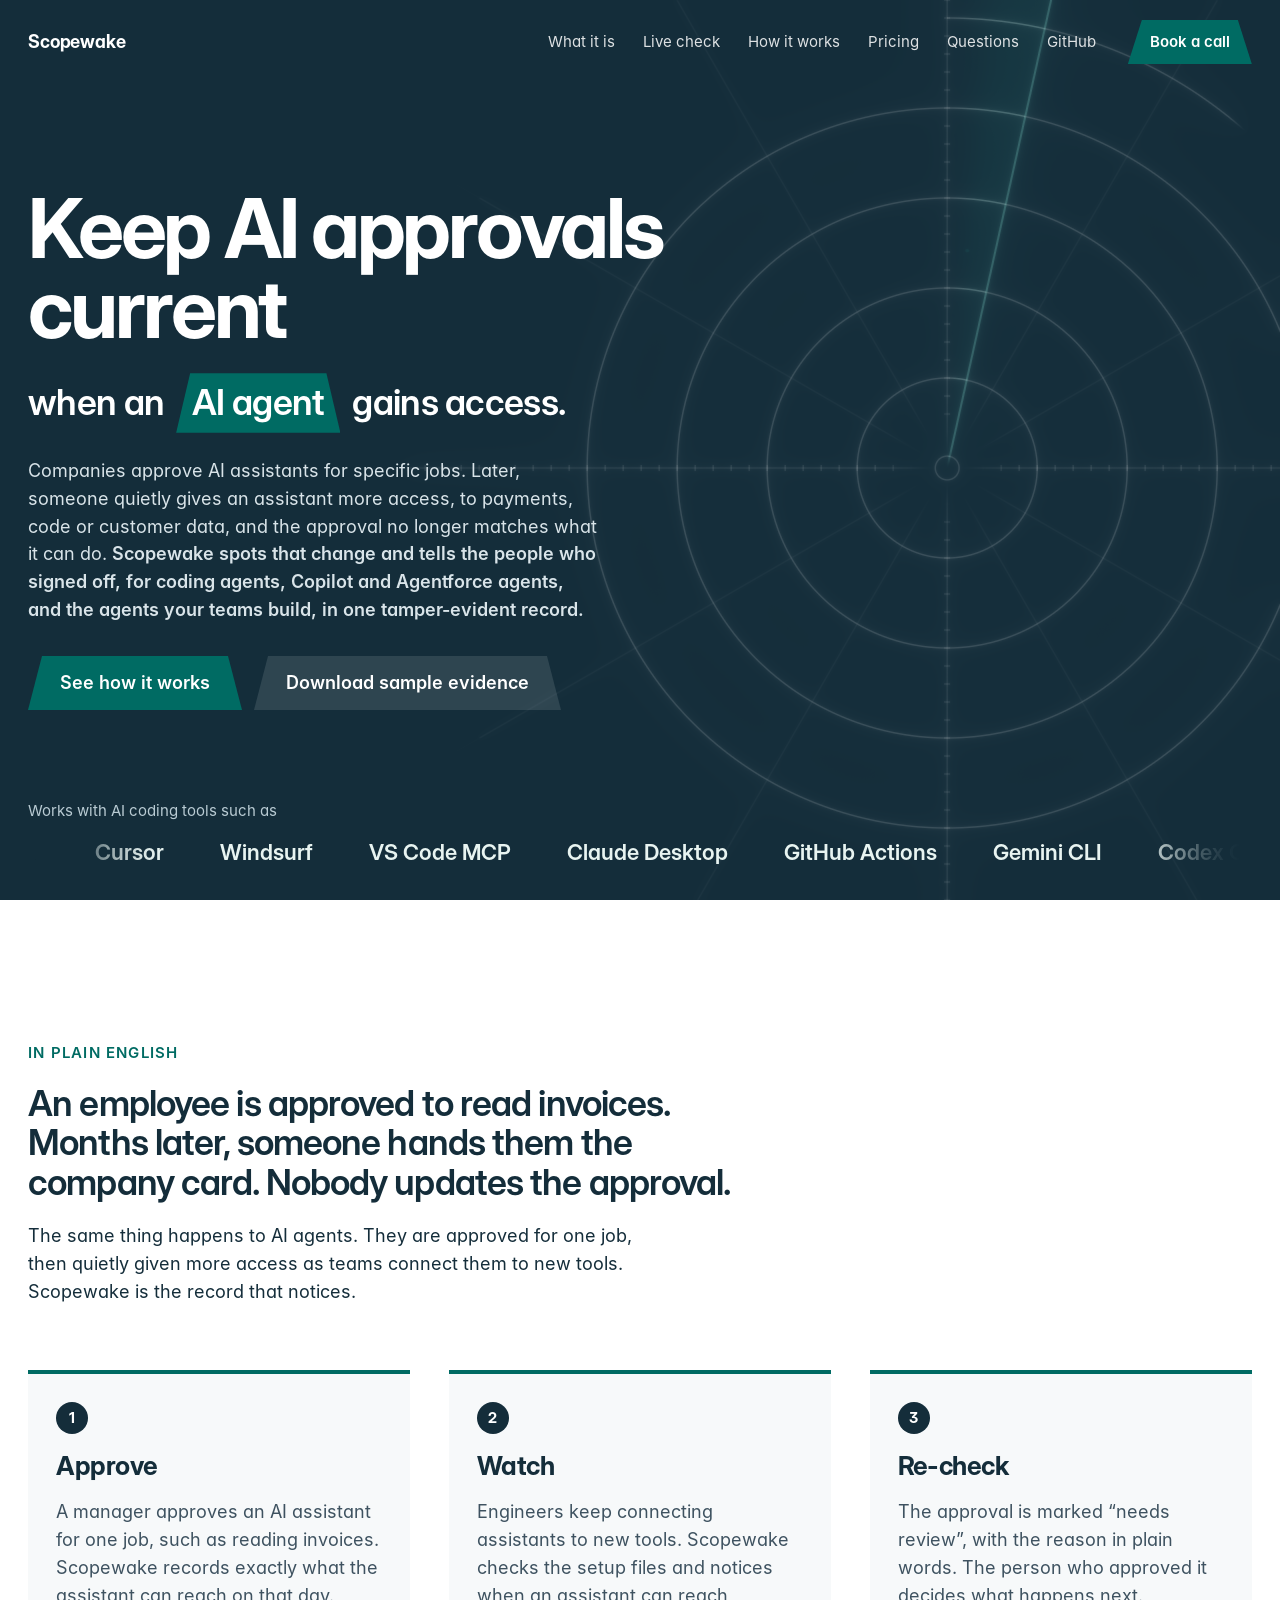
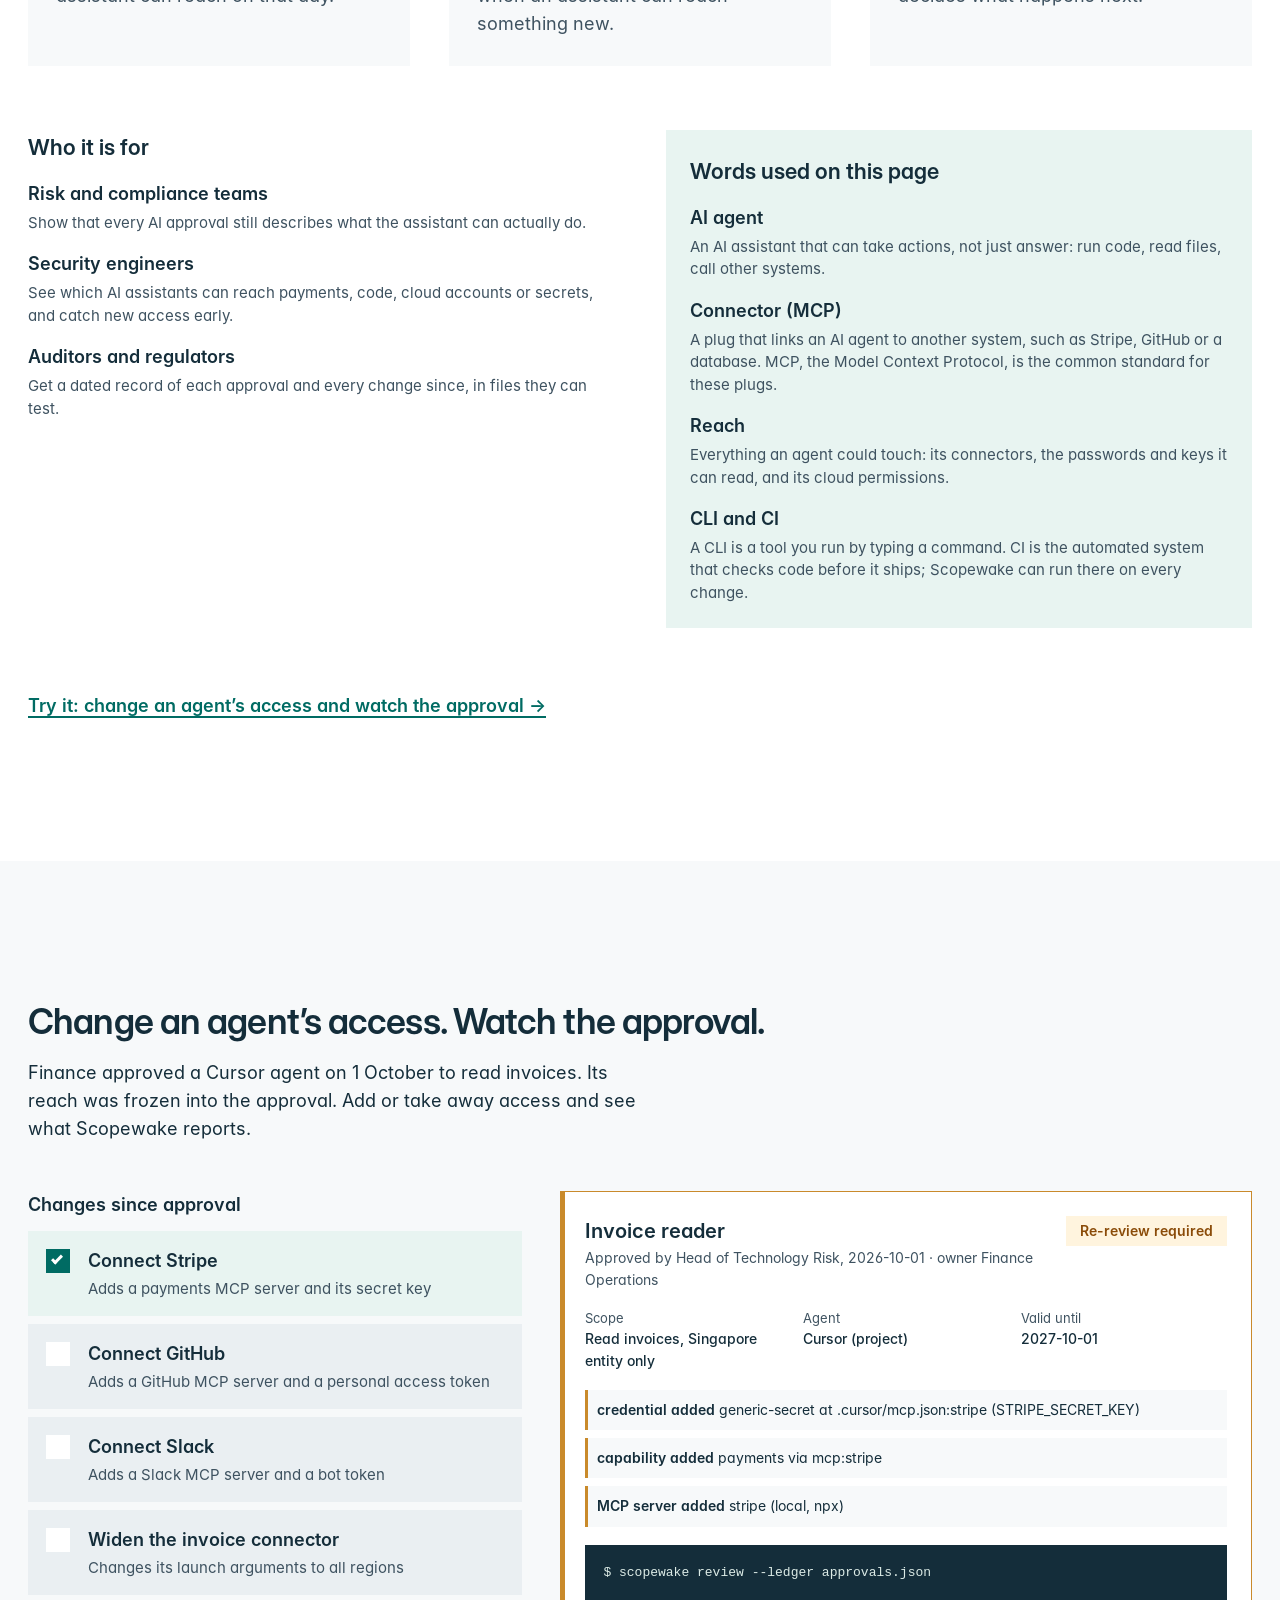
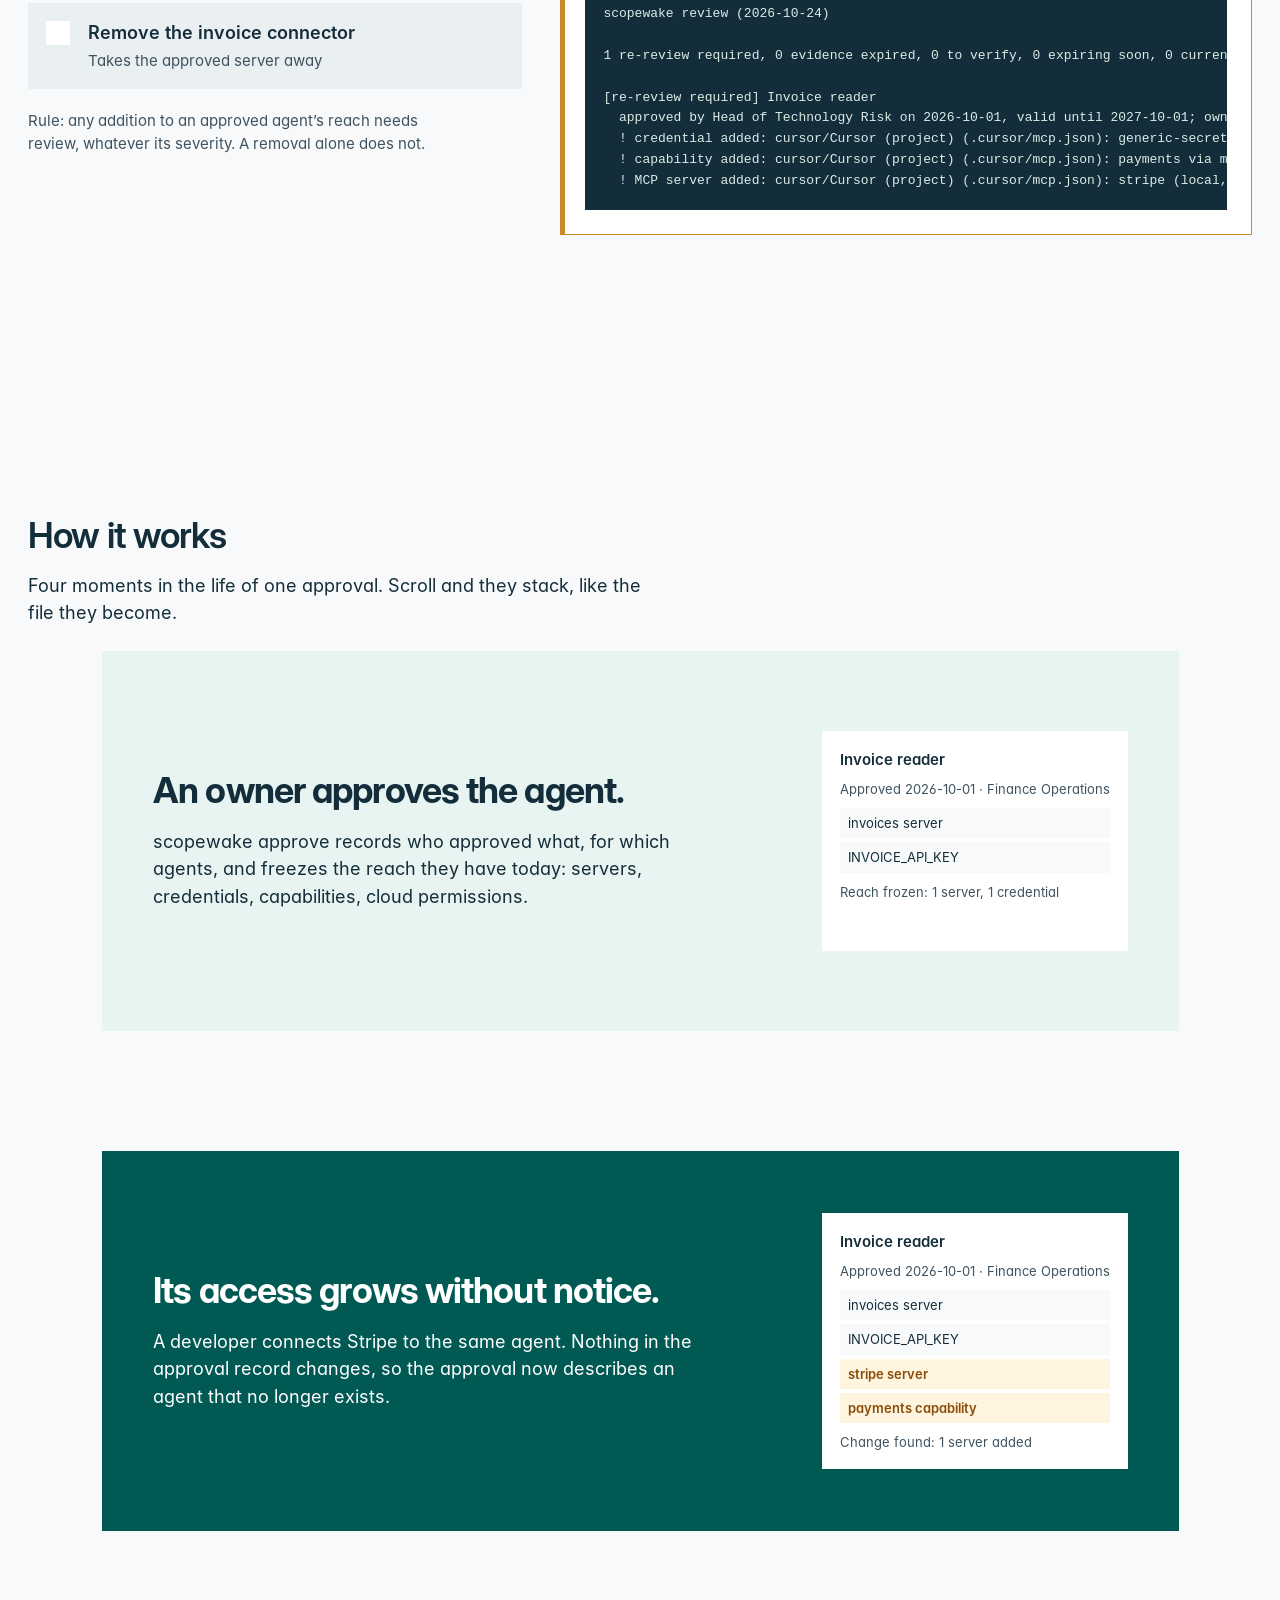
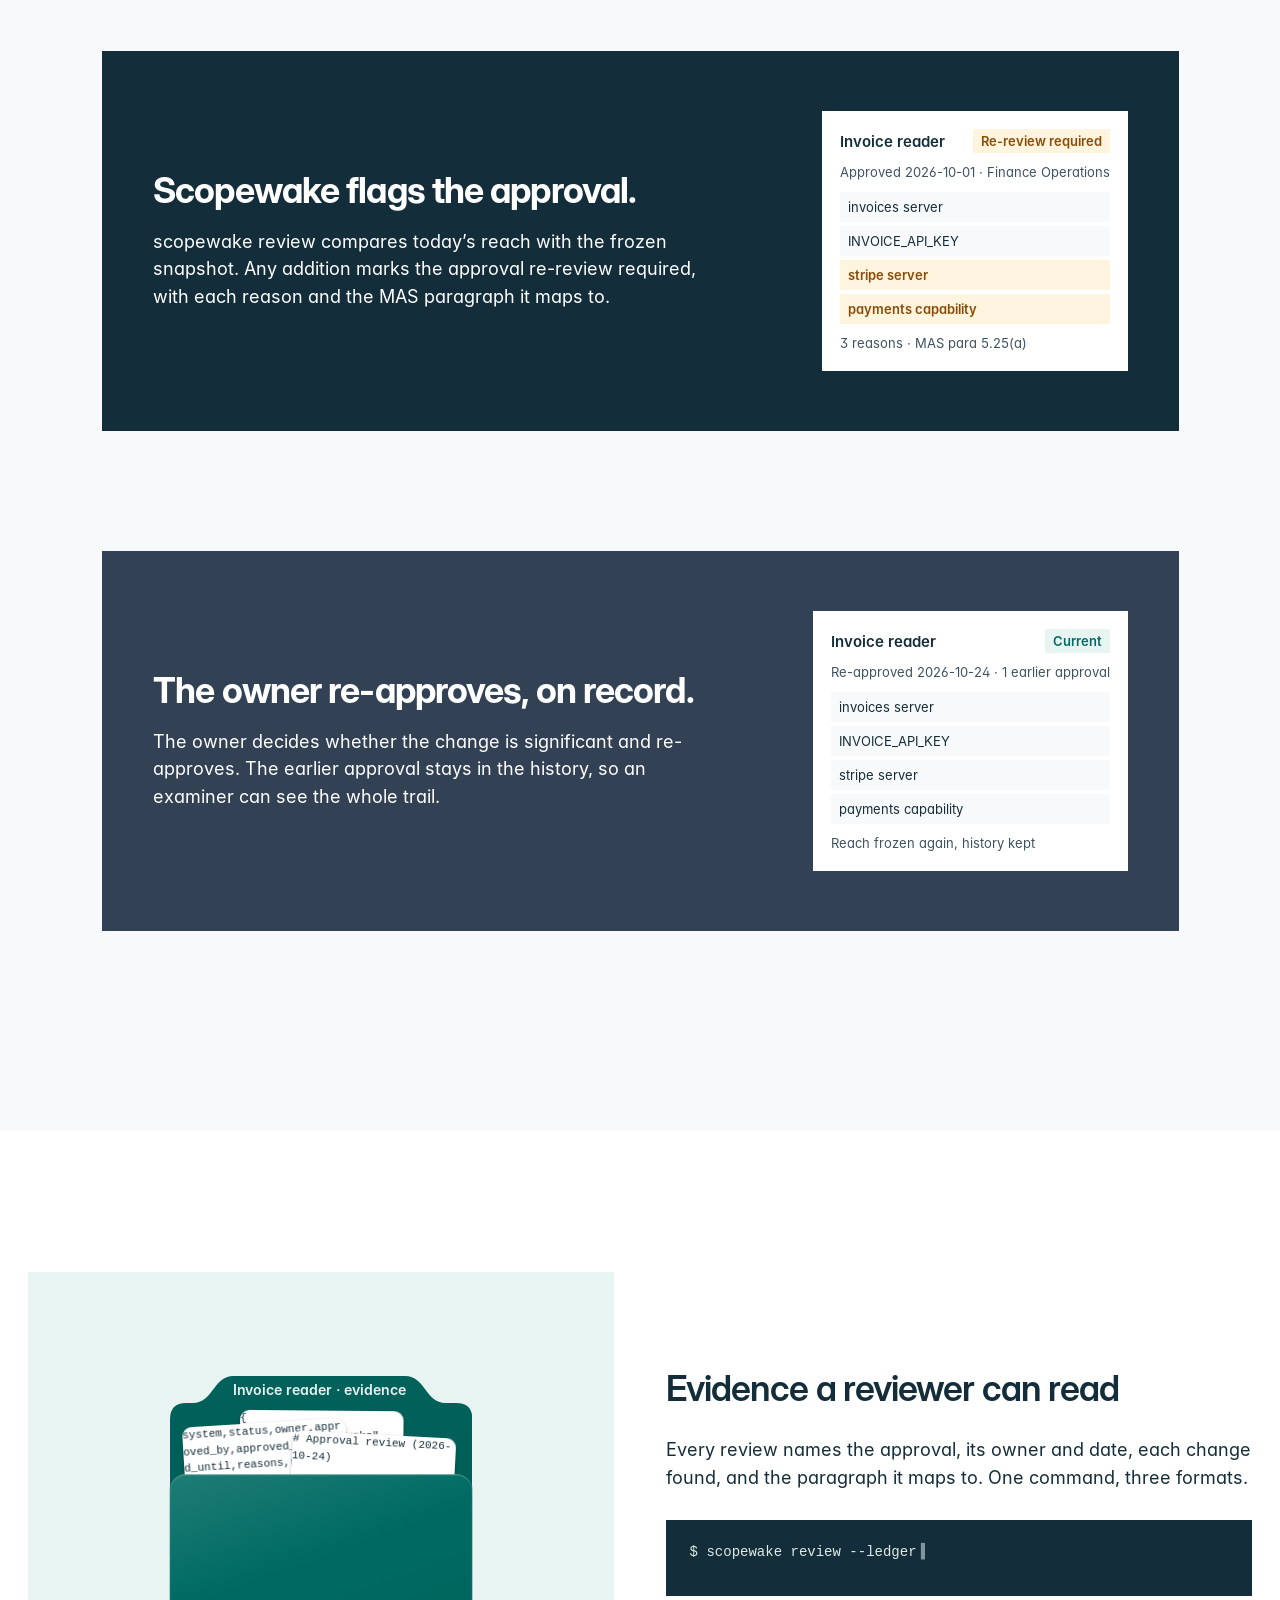
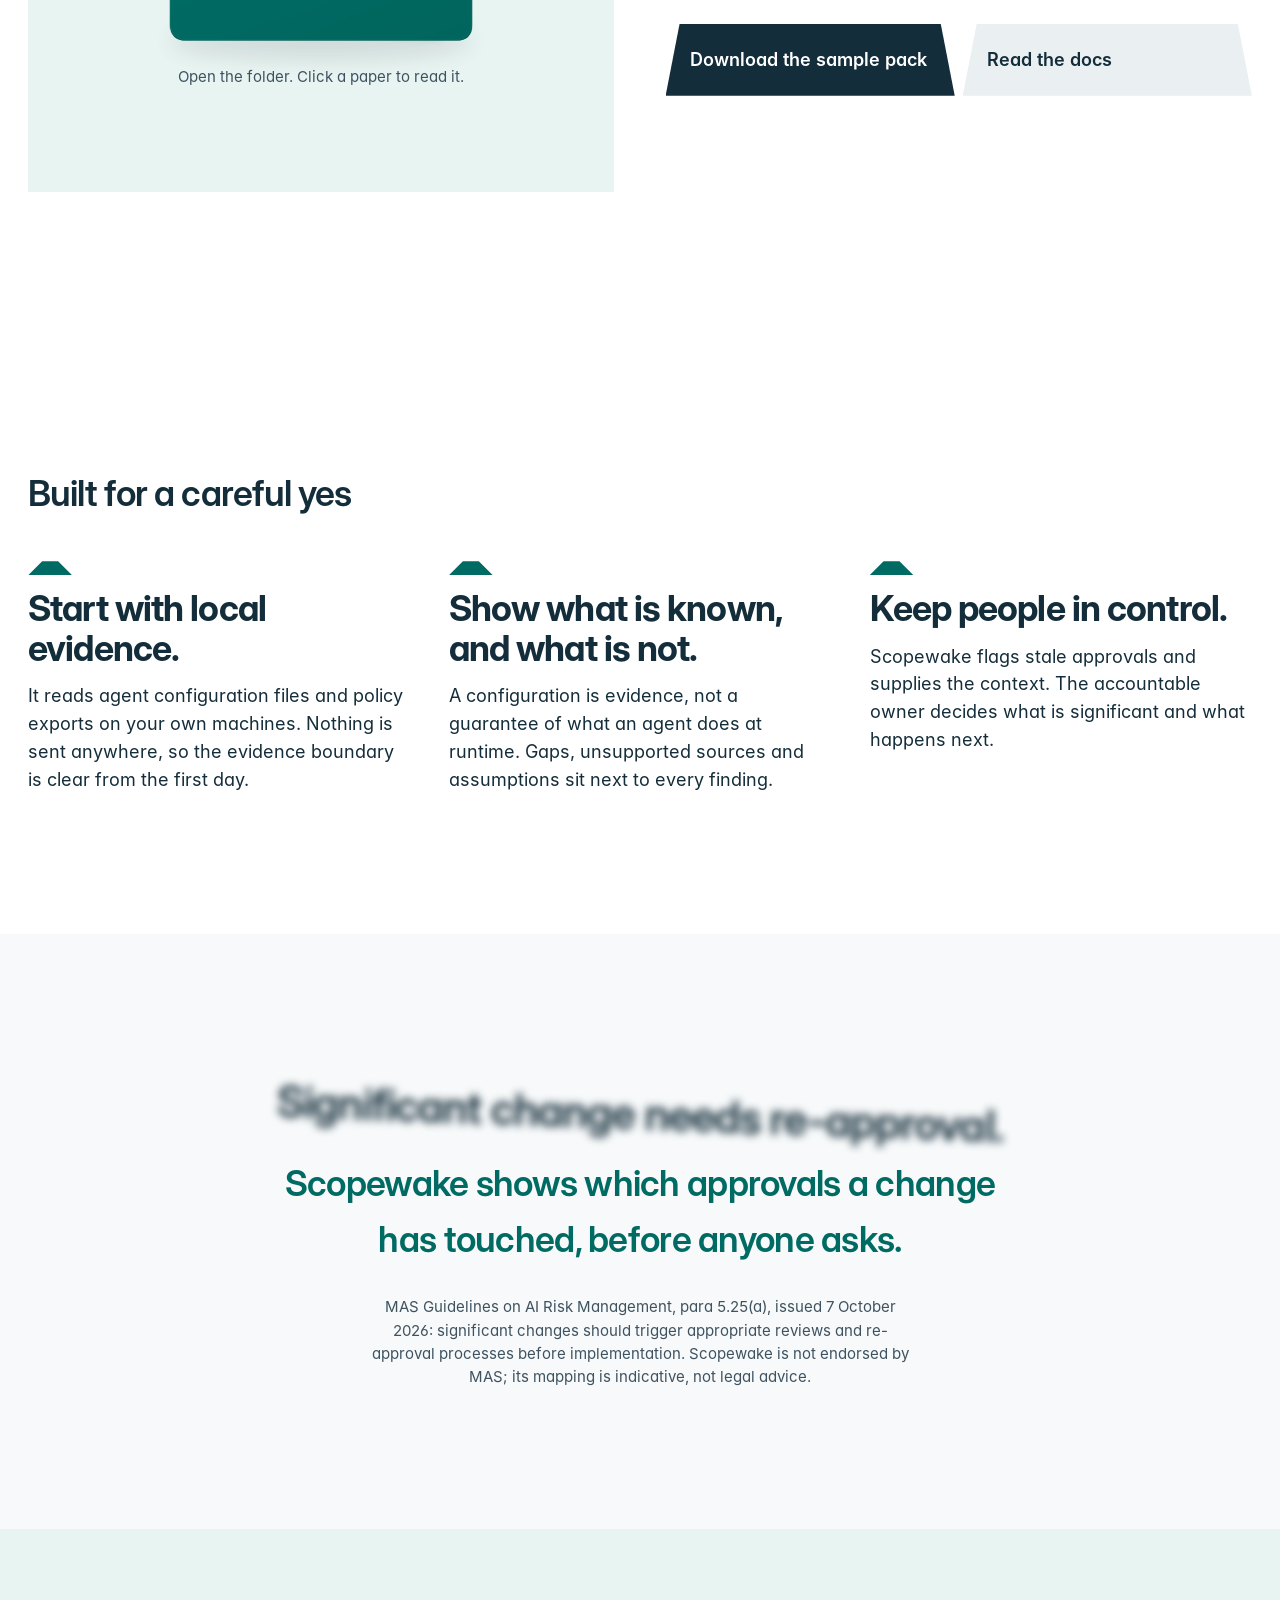
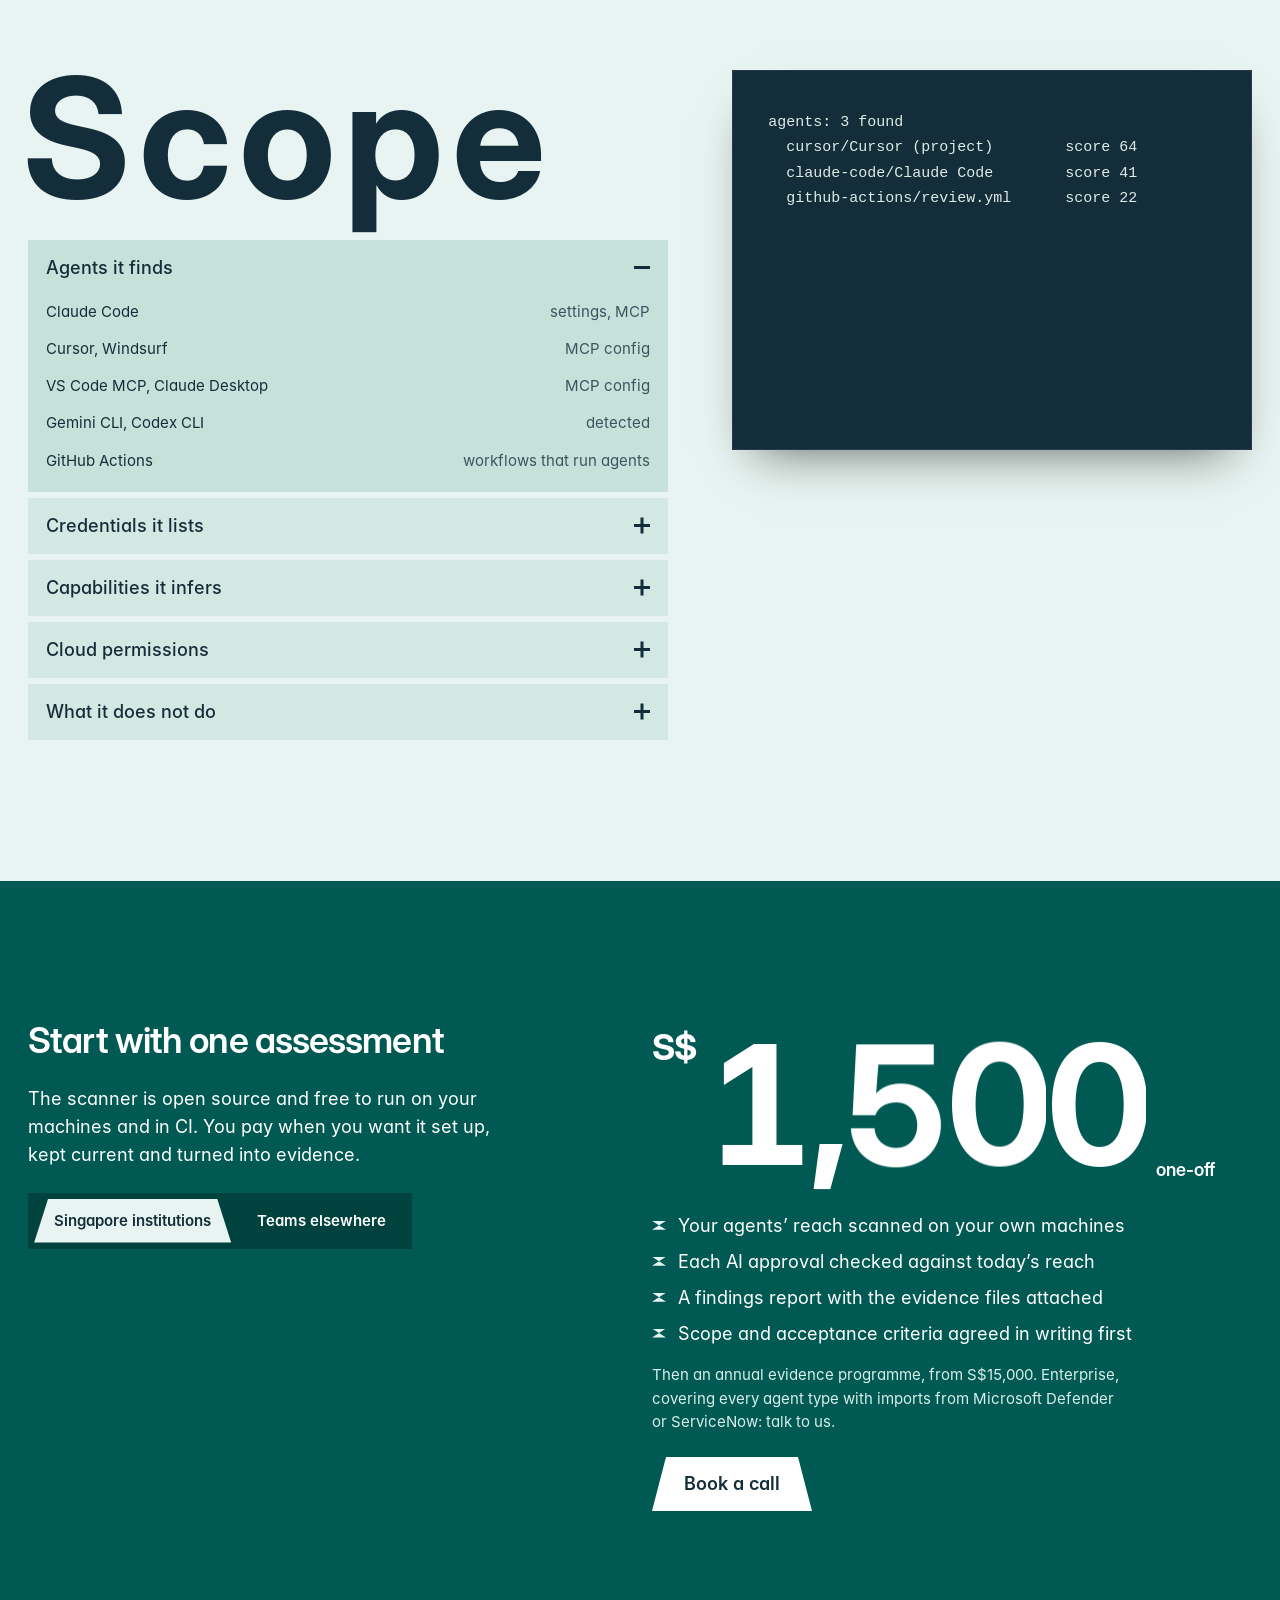
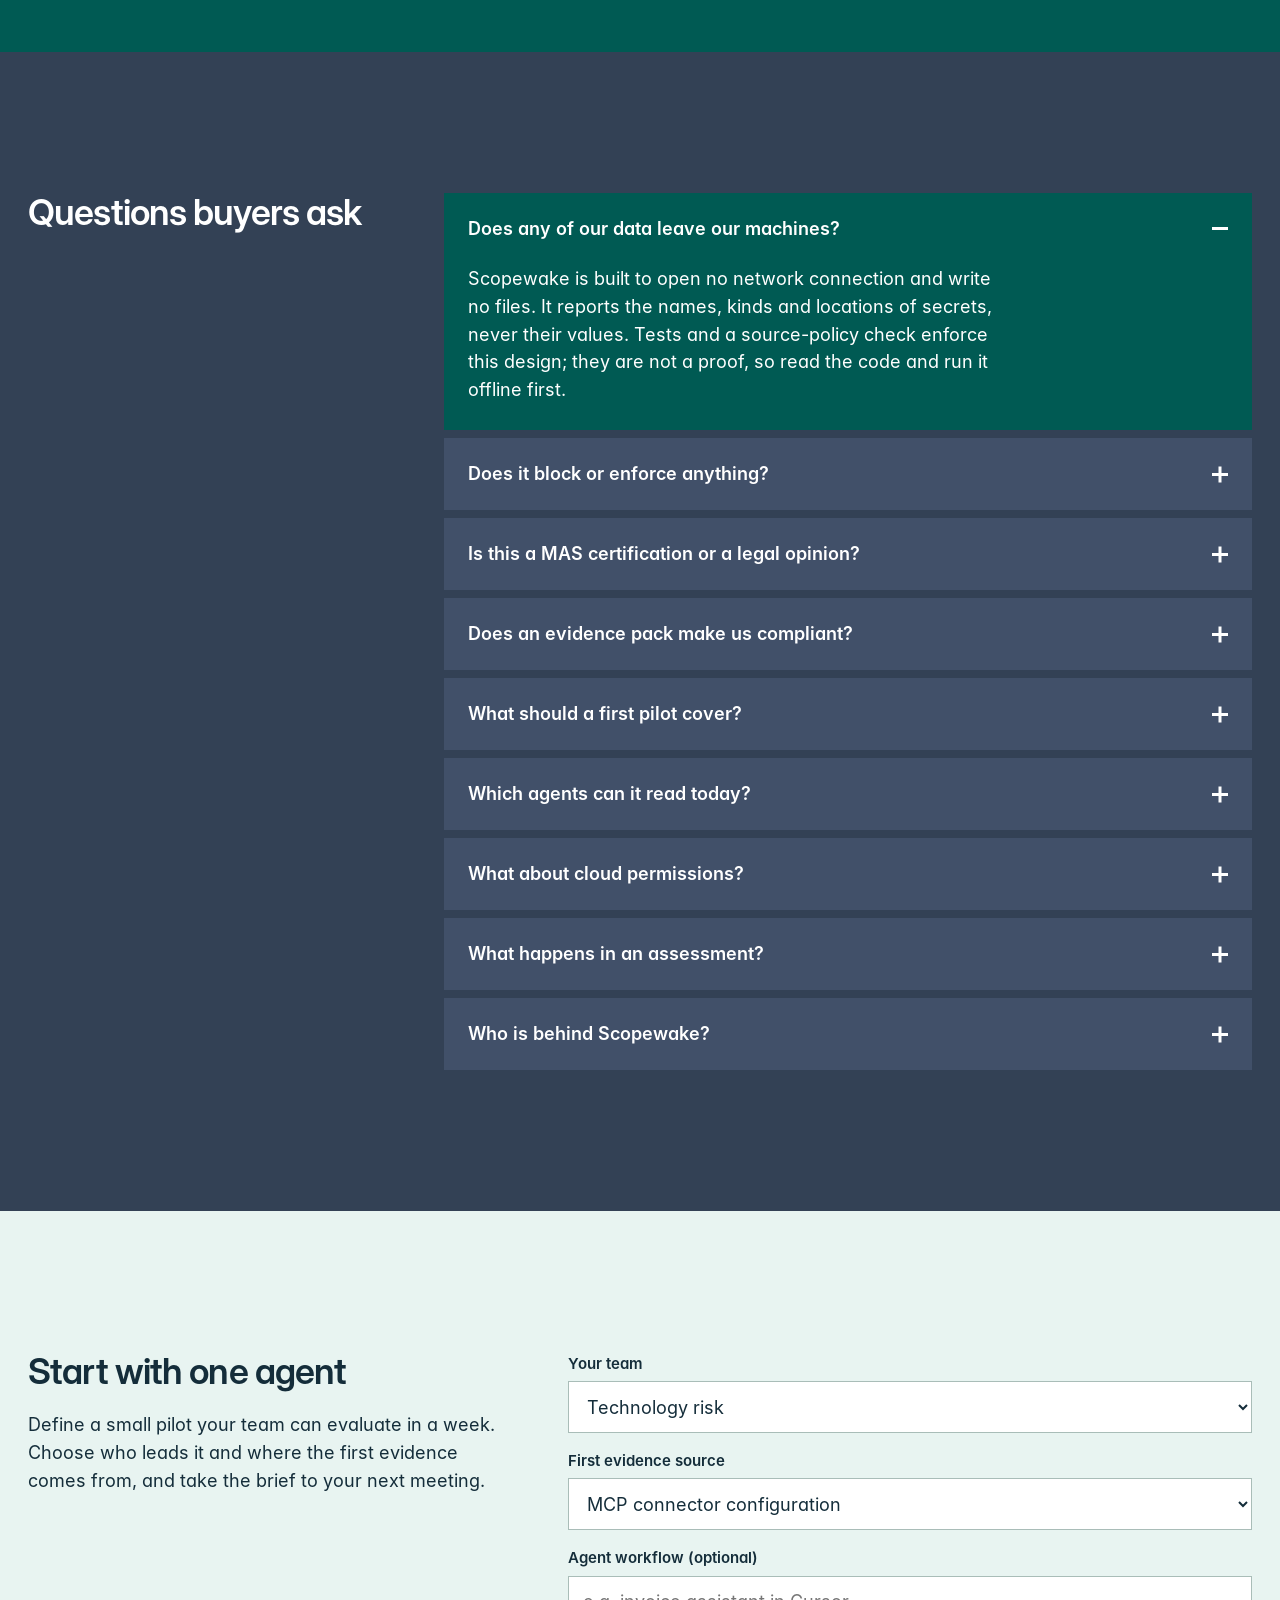
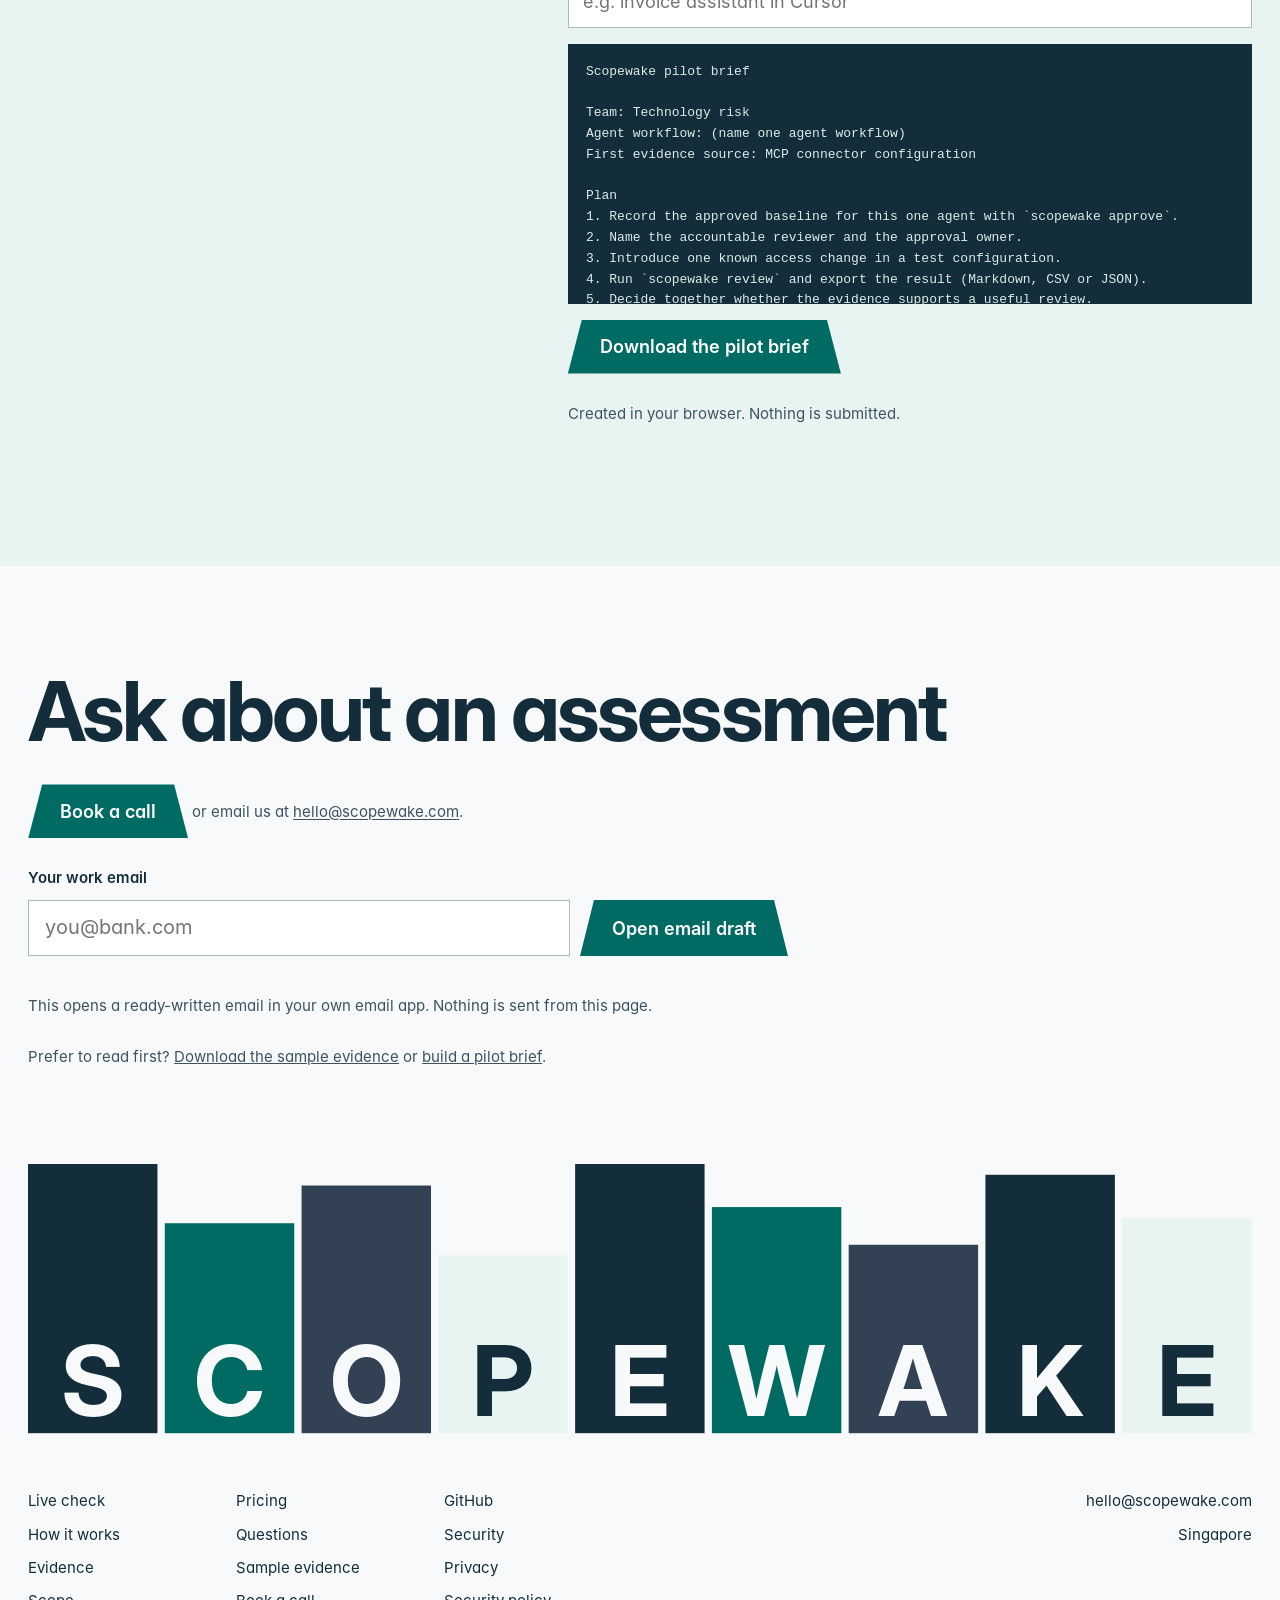
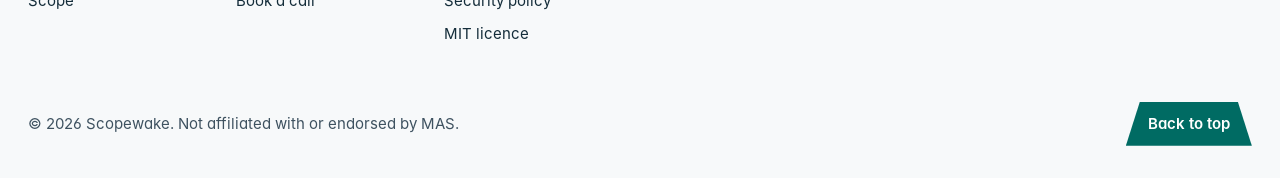
==== commit 4f33a16a: "0.4.0: README and site copy for every agent type; enterprise line Co-Authored-By: Claude Opus 5.5 <n" ====
--- a/site/index.html
+++ b/site/index.html
@@ -19,7 +19,7 @@
 <link rel="stylesheet" href="assets/styles.css">
 </head>
 <body>
-<div id="root"><header class="hero" id="top"><div class="hero-radar" aria-hidden="true"></div><nav class="nav" aria-label="Main"><a class="wordmark" href="#top">Scopewake</a><button class="nav-toggle" aria-expanded="false" aria-controls="nav-links">Menu</button><div class="nav-links " id="nav-links"><a href="#plain">What it is</a><a href="#live">Live check</a><a href="#how">How it works</a><a href="#pricing">Pricing</a><a href="#questions">Questions</a><a href="https://github.com/tidelinehq/scopewake">GitHub</a></div><a class="btn btn-small" href="https://calendly.com/sooriiya-scopewake/scopewake-client-meeting-1" target="_blank" rel="noopener">Book a call</a></nav><div class="hero-copy"><h1 class="split-parent h1" style="text-align:left;overflow:hidden;display:inline-block;white-space:normal;word-wrap:break-word" data-split-ready="0">Keep AI approvals current</h1><p class="hero-rot" aria-live="off"><span>when an</span><span class="rot-pill">AI agent</span><span>gains access.</span></p><p class="hero-sub">Companies approve AI assistants for specific jobs. Later, someone quietly gives an assistant more access, to payments, code or customer data, and the approval no longer matches what it can do. <b>Scopewake spots that change and tells the people who signed off.</b></p><div class="hero-actions"><div class="" style="position:relative;display:inline-block"><div class="" style="will-change:transform"><a class="btn btn-primary" href="#plain">See how it works</a></div></div><div class="" style="position:relative;display:inline-block"><div class="" style="will-change:transform"><a class="btn btn-ghost" href="sample/scopewake-sample-evidence.pdf" download="">Download sample evidence</a></div></div></div></div><div class="hero-loop"><p class="loop-label">Works with AI coding tools such as</p><div class="loop-clip"><div class="logoloop logoloop--horizontal" style="width:100%;--logoloop-gap:56px;--logoloop-logoHeight:28px;-webkit-mask-image:linear-gradient(to right, rgba(0,0,0,0.0000) 0.000%, rgba(0,0,0,0.0051) 1.000%, rgba(0,0,0,0.0355) 2.000%, rgba(0,0,0,0.1035) 3.000%, rgba(0,0,0,0.2099) 4.000%, rgba(0,0,0,0.3466) 5.000%, rgba(0,0,0,0.5000) 6.000%, rgba(0,0,0,0.6534) 7.000%, rgba(0,0,0,0.7901) 8.000%, rgba(0,0,0,0.8965) 9.000%, rgba(0,0,0,0.9645) 10.000%, rgba(0,0,0,0.9949) 11.000%, rgba(0,0,0,1.0000) 12.000%, rgba(0,0,0,1.0000) 88.000%, rgba(0,0,0,0.9949) 89.000%, rgba(0,0,0,0.9645) 90.000%, rgba(0,0,0,0.8965) 91.000%, rgba(0,0,0,0.7901) 92.000%, rgba(0,0,0,0.6534) 93.000%, rgba(0,0,0,0.5000) 94.000%, rgba(0,0,0,0.3466) 95.000%, rgba(0,0,0,0.2099) 96.000%, rgba(0,0,0,0.1035) 97.000%, rgba(0,0,0,0.0355) 98.000%, rgba(0,0,0,0.0051) 99.000%, rgba(0,0,0,0.0000) 100.000%);mask-image:linear-gradient(to right, rgba(0,0,0,0.0000) 0.000%, rgba(0,0,0,0.0051) 1.000%, rgba(0,0,0,0.0355) 2.000%, rgba(0,0,0,0.1035) 3.000%, rgba(0,0,0,0.2099) 4.000%, rgba(0,0,0,0.3466) 5.000%, rgba(0,0,0,0.5000) 6.000%, rgba(0,0,0,0.6534) 7.000%, rgba(0,0,0,0.7901) 8.000%, rgba(0,0,0,0.8965) 9.000%, rgba(0,0,0,0.9645) 10.000%, rgba(0,0,0,0.9949) 11.000%, rgba(0,0,0,1.0000) 12.000%, rgba(0,0,0,1.0000) 88.000%, rgba(0,0,0,0.9949) 89.000%, rgba(0,0,0,0.9645) 90.000%, rgba(0,0,0,0.8965) 91.000%, rgba(0,0,0,0.7901) 92.000%, rgba(0,0,0,0.6534) 93.000%, rgba(0,0,0,0.5000) 94.000%, rgba(0,0,0,0.3466) 95.000%, rgba(0,0,0,0.2099) 96.000%, rgba(0,0,0,0.1035) 97.000%, rgba(0,0,0,0.0355) 98.000%, rgba(0,0,0,0.0051) 99.000%, rgba(0,0,0,0.0000) 100.000%)" role="region" aria-label="Agents Scopewake reads" data-draggable=""><div class="logoloop__track"><ul class="logoloop__list" role="list" aria-hidden="true"><li class="logoloop__item" role="listitem"><div class="logoloop__content"><span class="logoloop__node" aria-hidden="false"><span class="loop-item">Claude Code</span></span></div></li><li class="logoloop__item" role="listitem"><div class="logoloop__content"><span class="logoloop__node" aria-hidden="false"><span class="loop-item">Cursor</span></span></div></li><li class="logoloop__item" role="listitem"><div class="logoloop__content"><span class="logoloop__node" aria-hidden="false"><span class="loop-item">Windsurf</span></span></div></li><li class="logoloop__item" role="listitem"><div class="logoloop__content"><span class="logoloop__node" aria-hidden="false"><span class="loop-item">VS Code MCP</span></span></div></li><li class="logoloop__item" role="listitem"><div class="logoloop__content"><span class="logoloop__node" aria-hidden="false"><span class="loop-item">Claude Desktop</span></span></div></li><li class="logoloop__item" role="listitem"><div class="logoloop__content"><span class="logoloop__node" aria-hidden="false"><span class="loop-item">GitHub Actions</span></span></div></li><li class="logoloop__item" role="listitem"><div class="logoloop__content"><span class="logoloop__node" aria-hidden="false"><span class="loop-item">Gemini CLI</span></span></div></li><li class="logoloop__item" role="listitem"><div class="logoloop__content"><span class="logoloop__node" aria-hidden="false"><span class="loop-item">Codex CLI</span></span></div></li></ul><ul class="logoloop__list" role="list"><li class="logoloop__item" role="listitem"><div class="logoloop__content"><span class="logoloop__node" aria-hidden="false"><span class="loop-item">Claude Code</span></span></div></li><li class="logoloop__item" role="listitem"><div class="logoloop__content"><span class="logoloop__node" aria-hidden="false"><span class="loop-item">Cursor</span></span></div></li><li class="logoloop__item" role="listitem"><div class="logoloop__content"><span class="logoloop__node" aria-hidden="false"><span class="loop-item">Windsurf</span></span></div></li><li class="logoloop__item" role="listitem"><div class="logoloop__content"><span class="logoloop__node" aria-hidden="false"><span class="loop-item">VS Code MCP</span></span></div></li><li class="logoloop__item" role="listitem"><div class="logoloop__content"><span class="logoloop__node" aria-hidden="false"><span class="loop-item">Claude Desktop</span></span></div></li><li class="logoloop__item" role="listitem"><div class="logoloop__content"><span class="logoloop__node" aria-hidden="false"><span class="loop-item">GitHub Actions</span></span></div></li><li class="logoloop__item" role="listitem"><div class="logoloop__content"><span class="logoloop__node" aria-hidden="false"><span class="loop-item">Gemini CLI</span></span></div></li><li class="logoloop__item" role="listitem"><div class="logoloop__content"><span class="logoloop__node" aria-hidden="false"><span class="loop-item">Codex CLI</span></span></div></li></ul><ul class="logoloop__list" role="list" aria-hidden="true"><li class="logoloop__item" role="listitem"><div class="logoloop__content"><span class="logoloop__node" aria-hidden="false"><span class="loop-item">Claude Code</span></span></div></li><li class="logoloop__item" role="listitem"><div class="logoloop__content"><span class="logoloop__node" aria-hidden="false"><span class="loop-item">Cursor</span></span></div></li><li class="logoloop__item" role="listitem"><div class="logoloop__content"><span class="logoloop__node" aria-hidden="false"><span class="loop-item">Windsurf</span></span></div></li><li class="logoloop__item" role="listitem"><div class="logoloop__content"><span class="logoloop__node" aria-hidden="false"><span class="loop-item">VS Code MCP</span></span></div></li><li class="logoloop__item" role="listitem"><div class="logoloop__content"><span class="logoloop__node" aria-hidden="false"><span class="loop-item">Claude Desktop</span></span></div></li><li class="logoloop__item" role="listitem"><div class="logoloop__content"><span class="logoloop__node" aria-hidden="false"><span class="loop-item">GitHub Actions</span></span></div></li><li class="logoloop__item" role="listitem"><div class="logoloop__content"><span class="logoloop__node" aria-hidden="false"><span class="loop-item">Gemini CLI</span></span></div></li><li class="logoloop__item" role="listitem"><div class="logoloop__content"><span class="logoloop__node" aria-hidden="false"><span class="loop-item">Codex CLI</span></span></div></li></ul></div></div></div></div></header><main><section class="plain" id="plain" aria-labelledby="plain-h"><div class="plain-head"><p class="eyebrow reveal">In plain English</p><h2 id="plain-h" class="h2 reveal">An employee is approved to read invoices. Months later, someone hands them the company card. Nobody updates the approval.</h2><p class="lead reveal">The same thing happens to AI agents. They are approved for one job, then quietly given more access as teams connect them to new tools. Scopewake is the record that notices.</p></div><ol class="plain-steps"><li class="plain-step reveal"><span class="plain-n" aria-hidden="true">1</span><h3 class="plain-t">Approve</h3><p>A manager approves an AI assistant for one job, such as reading invoices. Scopewake records exactly what the assistant can reach on that day.</p></li><li class="plain-step reveal"><span class="plain-n" aria-hidden="true">2</span><h3 class="plain-t">Watch</h3><p>Engineers keep connecting assistants to new tools. Scopewake checks the setup files and notices when an assistant can reach something new.</p></li><li class="plain-step reveal"><span class="plain-n" aria-hidden="true">3</span><h3 class="plain-t">Re-check</h3><p>The approval is marked “needs review”, with the reason in plain words. The person who approved it decides what happens next.</p></li></ol><div class="plain-grid"><div class="plain-who reveal"><h3 class="plain-sub">Who it is for</h3><dl><div><dt>Risk and compliance teams</dt><dd>Show that every AI approval still describes what the assistant can actually do.</dd></div><div><dt>Security engineers</dt><dd>See which AI assistants can reach payments, code, cloud accounts or secrets, and catch new access early.</dd></div><div><dt>Auditors and regulators</dt><dd>Get a dated record of each approval and every change since, in files they can test.</dd></div></dl></div><div class="plain-terms reveal"><h3 class="plain-sub">Words used on this page</h3><dl><div><dt>AI agent</dt><dd>An AI assistant that can take actions, not just answer: run code, read files, call other systems.</dd></div><div><dt>Connector (MCP)</dt><dd>A plug that links an AI agent to another system, such as Stripe, GitHub or a database. MCP, the Model Context Protocol, is the common standard for these plugs.</dd></div><div><dt>Reach</dt><dd>Everything an agent could touch: its connectors, the passwords and keys it can read, and its cloud permissions.</dd></div><div><dt>CLI and CI</dt><dd>A CLI is a tool you run by typing a command. CI is the automated system that checks code before it ships; Scopewake can run there on every change.</dd></div></dl></div></div><p class="plain-next reveal"><a href="#live">Try it: change an agent’s access and watch the approval →</a></p></section><section class="live" id="live" aria-labelledby="live-h"><div class="live-head"><h2 id="live-h" class="h2 reveal">Change an agent’s access. Watch the approval.</h2><p class="lead reveal">Finance approved a Cursor agent on 1 October to read invoices. Its reach was frozen into the approval. Add or take away access and see what Scopewake reports.</p></div><div class="live-sticky is-stale" aria-hidden="true"><span>Approval status</span><span class="pill pill-review" style="opacity:1;transform:none">Re-review required</span><span class="live-count">3<!-- --> change<!-- -->s<!-- --> need review</span></div><div class="live-grid"><div class="spark-wrap" style="position:relative;width:100%;height:100%;isolation:isolate"><fieldset class="changes reveal"><legend>Changes since approval</legend><label class="change is-on"><input type="checkbox" checked=""/><span class="change-box" aria-hidden="true"></span><span class="change-text"><b>Connect Stripe</b><span>Adds a payments MCP server and its secret key</span></span></label><label class="change "><input type="checkbox"/><span class="change-box" aria-hidden="true"></span><span class="change-text"><b>Connect GitHub</b><span>Adds a GitHub MCP server and a personal access token</span></span></label><label class="change "><input type="checkbox"/><span class="change-box" aria-hidden="true"></span><span class="change-text"><b>Connect Slack</b><span>Adds a Slack MCP server and a bot token</span></span></label><label class="change "><input type="checkbox"/><span class="change-box" aria-hidden="true"></span><span class="change-text"><b>Widen the invoice connector</b><span>Changes its launch arguments to all regions</span></span></label><label class="change "><input type="checkbox"/><span class="change-box" aria-hidden="true"></span><span class="change-text"><b>Remove the invoice connector</b><span>Takes the approved server away</span></span></label><p class="note">Rule: any addition to an approved agent’s reach needs review, whatever its severity. A removal alone does not.</p></fieldset><span aria-hidden="true" style="position:absolute;inset:0;z-index:1;overflow:visible;pointer-events:none"></span></div><div class="record-wrap reveal"><div class="record-state is-stale"><div class="record" data-ui="true" aria-live="polite"><div class="record-top"><div><p class="record-name">Invoice reader</p><p class="record-meta">Approved by Head of Technology Risk, 2026-10-01 · owner Finance Operations</p></div><span class="pill pill-review" style="opacity:1;transform:none">Re-review required</span></div><dl class="record-fields"><div><dt>Scope</dt><dd>Read invoices, Singapore entity only</dd></div><div><dt>Agent</dt><dd>Cursor (project)</dd></div><div><dt>Valid until</dt><dd>2027-10-01</dd></div></dl><ul class="reasons"><li class="reason-add" style="opacity:1;transform:none"><b>credential added</b> <!-- -->generic-secret at .cursor/mcp.json:stripe (STRIPE_SECRET_KEY)</li><li class="reason-add" style="opacity:1;transform:none"><b>capability added</b> <!-- -->payments via mcp:stripe</li><li class="reason-add" style="opacity:1;transform:none"><b>MCP server added</b> <!-- -->stripe (local, npx)</li></ul><pre class="cli"><code>$ scopewake review --ledger approvals.json
+<div id="root"><header class="hero" id="top"><div class="hero-radar" aria-hidden="true"></div><nav class="nav" aria-label="Main"><a class="wordmark" href="#top">Scopewake</a><button class="nav-toggle" aria-expanded="false" aria-controls="nav-links">Menu</button><div class="nav-links " id="nav-links"><a href="#plain">What it is</a><a href="#live">Live check</a><a href="#how">How it works</a><a href="#pricing">Pricing</a><a href="#questions">Questions</a><a href="https://github.com/tidelinehq/scopewake">GitHub</a></div><a class="btn btn-small" href="https://calendly.com/sooriiya-scopewake/scopewake-client-meeting-1" target="_blank" rel="noopener">Book a call</a></nav><div class="hero-copy"><h1 class="split-parent h1" style="text-align:left;overflow:hidden;display:inline-block;white-space:normal;word-wrap:break-word" data-split-ready="0">Keep AI approvals current</h1><p class="hero-rot" aria-live="off"><span>when an</span><span class="rot-pill">AI agent</span><span>gains access.</span></p><p class="hero-sub">Companies approve AI assistants for specific jobs. Later, someone quietly gives an assistant more access, to payments, code or customer data, and the approval no longer matches what it can do. <b>Scopewake spots that change and tells the people who signed off, for coding agents, Copilot and Agentforce agents, and the agents your teams build, in one tamper-evident record.</b></p><div class="hero-actions"><div class="" style="position:relative;display:inline-block"><div class="" style="will-change:transform"><a class="btn btn-primary" href="#plain">See how it works</a></div></div><div class="" style="position:relative;display:inline-block"><div class="" style="will-change:transform"><a class="btn btn-ghost" href="sample/scopewake-sample-evidence.pdf" download="">Download sample evidence</a></div></div></div></div><div class="hero-loop"><p class="loop-label">Works with AI coding tools such as</p><div class="loop-clip"><div class="logoloop logoloop--horizontal" style="width:100%;--logoloop-gap:56px;--logoloop-logoHeight:28px;-webkit-mask-image:linear-gradient(to right, rgba(0,0,0,0.0000) 0.000%, rgba(0,0,0,0.0051) 1.000%, rgba(0,0,0,0.0355) 2.000%, rgba(0,0,0,0.1035) 3.000%, rgba(0,0,0,0.2099) 4.000%, rgba(0,0,0,0.3466) 5.000%, rgba(0,0,0,0.5000) 6.000%, rgba(0,0,0,0.6534) 7.000%, rgba(0,0,0,0.7901) 8.000%, rgba(0,0,0,0.8965) 9.000%, rgba(0,0,0,0.9645) 10.000%, rgba(0,0,0,0.9949) 11.000%, rgba(0,0,0,1.0000) 12.000%, rgba(0,0,0,1.0000) 88.000%, rgba(0,0,0,0.9949) 89.000%, rgba(0,0,0,0.9645) 90.000%, rgba(0,0,0,0.8965) 91.000%, rgba(0,0,0,0.7901) 92.000%, rgba(0,0,0,0.6534) 93.000%, rgba(0,0,0,0.5000) 94.000%, rgba(0,0,0,0.3466) 95.000%, rgba(0,0,0,0.2099) 96.000%, rgba(0,0,0,0.1035) 97.000%, rgba(0,0,0,0.0355) 98.000%, rgba(0,0,0,0.0051) 99.000%, rgba(0,0,0,0.0000) 100.000%);mask-image:linear-gradient(to right, rgba(0,0,0,0.0000) 0.000%, rgba(0,0,0,0.0051) 1.000%, rgba(0,0,0,0.0355) 2.000%, rgba(0,0,0,0.1035) 3.000%, rgba(0,0,0,0.2099) 4.000%, rgba(0,0,0,0.3466) 5.000%, rgba(0,0,0,0.5000) 6.000%, rgba(0,0,0,0.6534) 7.000%, rgba(0,0,0,0.7901) 8.000%, rgba(0,0,0,0.8965) 9.000%, rgba(0,0,0,0.9645) 10.000%, rgba(0,0,0,0.9949) 11.000%, rgba(0,0,0,1.0000) 12.000%, rgba(0,0,0,1.0000) 88.000%, rgba(0,0,0,0.9949) 89.000%, rgba(0,0,0,0.9645) 90.000%, rgba(0,0,0,0.8965) 91.000%, rgba(0,0,0,0.7901) 92.000%, rgba(0,0,0,0.6534) 93.000%, rgba(0,0,0,0.5000) 94.000%, rgba(0,0,0,0.3466) 95.000%, rgba(0,0,0,0.2099) 96.000%, rgba(0,0,0,0.1035) 97.000%, rgba(0,0,0,0.0355) 98.000%, rgba(0,0,0,0.0051) 99.000%, rgba(0,0,0,0.0000) 100.000%)" role="region" aria-label="Agents Scopewake reads" data-draggable=""><div class="logoloop__track"><ul class="logoloop__list" role="list" aria-hidden="true"><li class="logoloop__item" role="listitem"><div class="logoloop__content"><span class="logoloop__node" aria-hidden="false"><span class="loop-item">Claude Code</span></span></div></li><li class="logoloop__item" role="listitem"><div class="logoloop__content"><span class="logoloop__node" aria-hidden="false"><span class="loop-item">Cursor</span></span></div></li><li class="logoloop__item" role="listitem"><div class="logoloop__content"><span class="logoloop__node" aria-hidden="false"><span class="loop-item">Windsurf</span></span></div></li><li class="logoloop__item" role="listitem"><div class="logoloop__content"><span class="logoloop__node" aria-hidden="false"><span class="loop-item">VS Code MCP</span></span></div></li><li class="logoloop__item" role="listitem"><div class="logoloop__content"><span class="logoloop__node" aria-hidden="false"><span class="loop-item">Claude Desktop</span></span></div></li><li class="logoloop__item" role="listitem"><div class="logoloop__content"><span class="logoloop__node" aria-hidden="false"><span class="loop-item">GitHub Actions</span></span></div></li><li class="logoloop__item" role="listitem"><div class="logoloop__content"><span class="logoloop__node" aria-hidden="false"><span class="loop-item">Gemini CLI</span></span></div></li><li class="logoloop__item" role="listitem"><div class="logoloop__content"><span class="logoloop__node" aria-hidden="false"><span class="loop-item">Codex CLI</span></span></div></li></ul><ul class="logoloop__list" role="list"><li class="logoloop__item" role="listitem"><div class="logoloop__content"><span class="logoloop__node" aria-hidden="false"><span class="loop-item">Claude Code</span></span></div></li><li class="logoloop__item" role="listitem"><div class="logoloop__content"><span class="logoloop__node" aria-hidden="false"><span class="loop-item">Cursor</span></span></div></li><li class="logoloop__item" role="listitem"><div class="logoloop__content"><span class="logoloop__node" aria-hidden="false"><span class="loop-item">Windsurf</span></span></div></li><li class="logoloop__item" role="listitem"><div class="logoloop__content"><span class="logoloop__node" aria-hidden="false"><span class="loop-item">VS Code MCP</span></span></div></li><li class="logoloop__item" role="listitem"><div class="logoloop__content"><span class="logoloop__node" aria-hidden="false"><span class="loop-item">Claude Desktop</span></span></div></li><li class="logoloop__item" role="listitem"><div class="logoloop__content"><span class="logoloop__node" aria-hidden="false"><span class="loop-item">GitHub Actions</span></span></div></li><li class="logoloop__item" role="listitem"><div class="logoloop__content"><span class="logoloop__node" aria-hidden="false"><span class="loop-item">Gemini CLI</span></span></div></li><li class="logoloop__item" role="listitem"><div class="logoloop__content"><span class="logoloop__node" aria-hidden="false"><span class="loop-item">Codex CLI</span></span></div></li></ul><ul class="logoloop__list" role="list" aria-hidden="true"><li class="logoloop__item" role="listitem"><div class="logoloop__content"><span class="logoloop__node" aria-hidden="false"><span class="loop-item">Claude Code</span></span></div></li><li class="logoloop__item" role="listitem"><div class="logoloop__content"><span class="logoloop__node" aria-hidden="false"><span class="loop-item">Cursor</span></span></div></li><li class="logoloop__item" role="listitem"><div class="logoloop__content"><span class="logoloop__node" aria-hidden="false"><span class="loop-item">Windsurf</span></span></div></li><li class="logoloop__item" role="listitem"><div class="logoloop__content"><span class="logoloop__node" aria-hidden="false"><span class="loop-item">VS Code MCP</span></span></div></li><li class="logoloop__item" role="listitem"><div class="logoloop__content"><span class="logoloop__node" aria-hidden="false"><span class="loop-item">Claude Desktop</span></span></div></li><li class="logoloop__item" role="listitem"><div class="logoloop__content"><span class="logoloop__node" aria-hidden="false"><span class="loop-item">GitHub Actions</span></span></div></li><li class="logoloop__item" role="listitem"><div class="logoloop__content"><span class="logoloop__node" aria-hidden="false"><span class="loop-item">Gemini CLI</span></span></div></li><li class="logoloop__item" role="listitem"><div class="logoloop__content"><span class="logoloop__node" aria-hidden="false"><span class="loop-item">Codex CLI</span></span></div></li></ul></div></div></div></div></header><main><section class="plain" id="plain" aria-labelledby="plain-h"><div class="plain-head"><p class="eyebrow reveal">In plain English</p><h2 id="plain-h" class="h2 reveal">An employee is approved to read invoices. Months later, someone hands them the company card. Nobody updates the approval.</h2><p class="lead reveal">The same thing happens to AI agents. They are approved for one job, then quietly given more access as teams connect them to new tools. Scopewake is the record that notices.</p></div><ol class="plain-steps"><li class="plain-step reveal"><span class="plain-n" aria-hidden="true">1</span><h3 class="plain-t">Approve</h3><p>A manager approves an AI assistant for one job, such as reading invoices. Scopewake records exactly what the assistant can reach on that day.</p></li><li class="plain-step reveal"><span class="plain-n" aria-hidden="true">2</span><h3 class="plain-t">Watch</h3><p>Engineers keep connecting assistants to new tools. Scopewake checks the setup files and notices when an assistant can reach something new.</p></li><li class="plain-step reveal"><span class="plain-n" aria-hidden="true">3</span><h3 class="plain-t">Re-check</h3><p>The approval is marked “needs review”, with the reason in plain words. The person who approved it decides what happens next.</p></li></ol><div class="plain-grid"><div class="plain-who reveal"><h3 class="plain-sub">Who it is for</h3><dl><div><dt>Risk and compliance teams</dt><dd>Show that every AI approval still describes what the assistant can actually do.</dd></div><div><dt>Security engineers</dt><dd>See which AI assistants can reach payments, code, cloud accounts or secrets, and catch new access early.</dd></div><div><dt>Auditors and regulators</dt><dd>Get a dated record of each approval and every change since, in files they can test.</dd></div></dl></div><div class="plain-terms reveal"><h3 class="plain-sub">Words used on this page</h3><dl><div><dt>AI agent</dt><dd>An AI assistant that can take actions, not just answer: run code, read files, call other systems.</dd></div><div><dt>Connector (MCP)</dt><dd>A plug that links an AI agent to another system, such as Stripe, GitHub or a database. MCP, the Model Context Protocol, is the common standard for these plugs.</dd></div><div><dt>Reach</dt><dd>Everything an agent could touch: its connectors, the passwords and keys it can read, and its cloud permissions.</dd></div><div><dt>CLI and CI</dt><dd>A CLI is a tool you run by typing a command. CI is the automated system that checks code before it ships; Scopewake can run there on every change.</dd></div></dl></div></div><p class="plain-next reveal"><a href="#live">Try it: change an agent’s access and watch the approval →</a></p></section><section class="live" id="live" aria-labelledby="live-h"><div class="live-head"><h2 id="live-h" class="h2 reveal">Change an agent’s access. Watch the approval.</h2><p class="lead reveal">Finance approved a Cursor agent on 1 October to read invoices. Its reach was frozen into the approval. Add or take away access and see what Scopewake reports.</p></div><div class="live-sticky is-stale" aria-hidden="true"><span>Approval status</span><span class="pill pill-review" style="opacity:1;transform:none">Re-review required</span><span class="live-count">3<!-- --> change<!-- -->s<!-- --> need review</span></div><div class="live-grid"><div class="spark-wrap" style="position:relative;width:100%;height:100%;isolation:isolate"><fieldset class="changes reveal"><legend>Changes since approval</legend><label class="change is-on"><input type="checkbox" checked=""/><span class="change-box" aria-hidden="true"></span><span class="change-text"><b>Connect Stripe</b><span>Adds a payments MCP server and its secret key</span></span></label><label class="change "><input type="checkbox"/><span class="change-box" aria-hidden="true"></span><span class="change-text"><b>Connect GitHub</b><span>Adds a GitHub MCP server and a personal access token</span></span></label><label class="change "><input type="checkbox"/><span class="change-box" aria-hidden="true"></span><span class="change-text"><b>Connect Slack</b><span>Adds a Slack MCP server and a bot token</span></span></label><label class="change "><input type="checkbox"/><span class="change-box" aria-hidden="true"></span><span class="change-text"><b>Widen the invoice connector</b><span>Changes its launch arguments to all regions</span></span></label><label class="change "><input type="checkbox"/><span class="change-box" aria-hidden="true"></span><span class="change-text"><b>Remove the invoice connector</b><span>Takes the approved server away</span></span></label><p class="note">Rule: any addition to an approved agent’s reach needs review, whatever its severity. A removal alone does not.</p></fieldset><span aria-hidden="true" style="position:absolute;inset:0;z-index:1;overflow:visible;pointer-events:none"></span></div><div class="record-wrap reveal"><div class="record-state is-stale"><div class="record" data-ui="true" aria-live="polite"><div class="record-top"><div><p class="record-name">Invoice reader</p><p class="record-meta">Approved by Head of Technology Risk, 2026-10-01 · owner Finance Operations</p></div><span class="pill pill-review" style="opacity:1;transform:none">Re-review required</span></div><dl class="record-fields"><div><dt>Scope</dt><dd>Read invoices, Singapore entity only</dd></div><div><dt>Agent</dt><dd>Cursor (project)</dd></div><div><dt>Valid until</dt><dd>2027-10-01</dd></div></dl><ul class="reasons"><li class="reason-add" style="opacity:1;transform:none"><b>credential added</b> <!-- -->generic-secret at .cursor/mcp.json:stripe (STRIPE_SECRET_KEY)</li><li class="reason-add" style="opacity:1;transform:none"><b>capability added</b> <!-- -->payments via mcp:stripe</li><li class="reason-add" style="opacity:1;transform:none"><b>MCP server added</b> <!-- -->stripe (local, npx)</li></ul><pre class="cli"><code>$ scopewake review --ledger approvals.json
 
 scopewake review (2026-10-24)
 
@@ -53,7 +53,7 @@
   ci-deployer      privilege escalation
   dev-agent        data read, secrets read</code></pre><pre class="preview "><code>Indicative mapping, not legal advice.
 The owner decides whether a change
-is significant.</code></pre><span class="spotlight-card__border" aria-hidden="true"></span><span class="spotlight-card__edge" aria-hidden="true"></span></div></div></section><section class="pricing" id="pricing" aria-labelledby="pr-h"><div class="pr-left"><h2 id="pr-h" class="h2 reveal">Start with one assessment</h2><p class="body reveal">The scanner is open source and free to run on your machines and in CI. You pay when you want it set up, kept current and turned into evidence.</p><div class="pr-switch" role="tablist" aria-label="Where you are"><button id="tab-sg" role="tab" aria-selected="true" aria-controls="pr-panel" tabindex="0" class="on"><span class="pr-pill"></span><span class="pr-label">Singapore institutions</span></button><button id="tab-global" role="tab" aria-selected="false" aria-controls="pr-panel" tabindex="-1" class=""><span class="pr-label">Teams elsewhere</span></button></div></div><div class="pr-right" id="pr-panel" role="tabpanel" aria-labelledby="tab-sg"><div class="price" aria-live="polite" aria-label="S$1,500 one-off"><span class="cur">S$</span><span aria-hidden="true" data-ui="true" class="counter-wrap"><span class="counter price-counter" style="font-size:var(--t-giant);font-weight:700;color:#FFFFFF;font-variant-numeric:tabular-nums;--counter-fade:0.3em;--counter-gap:0px;--counter-padding:0px"><span class="counter__sr">1,500</span><span class="counter__row" aria-hidden="true"><span data-slot="i3" class="counter__digit"><span class="counter__sizer">1</span><span class="counter__window" style="mask-image:linear-gradient(to bottom, rgba(0, 0, 0, 0) 0, rgba(0, 0, 0, 0.0355) calc(var(--counter-fade, 0em) * 0.1667), rgba(0, 0, 0, 0.2099) calc(var(--counter-fade, 0em) * 0.3333), rgba(0, 0, 0, 0.5) calc(var(--counter-fade, 0em) * 0.5), rgba(0, 0, 0, 0.7901) calc(var(--counter-fade, 0em) * 0.6667), rgba(0, 0, 0, 0.9645) calc(var(--counter-fade, 0em) * 0.8333), #000 var(--counter-fade, 0em), #000 calc(100% - var(--counter-fade, 0em)), rgba(0, 0, 0, 0.9645) calc(100% - var(--counter-fade, 0em) * 0.8333), rgba(0, 0, 0, 0.7901) calc(100% - var(--counter-fade, 0em) * 0.6667), rgba(0, 0, 0, 0.5) calc(100% - var(--counter-fade, 0em) * 0.5), rgba(0, 0, 0, 0.2099) calc(100% - var(--counter-fade, 0em) * 0.3333), rgba(0, 0, 0, 0.0355) calc(100% - var(--counter-fade, 0em) * 0.1667), rgba(0, 0, 0, 0) 100%);-webkit-mask-image:linear-gradient(to bottom, rgba(0, 0, 0, 0) 0, rgba(0, 0, 0, 0.0355) calc(var(--counter-fade, 0em) * 0.1667), rgba(0, 0, 0, 0.2099) calc(var(--counter-fade, 0em) * 0.3333), rgba(0, 0, 0, 0.5) calc(var(--counter-fade, 0em) * 0.5), rgba(0, 0, 0, 0.7901) calc(var(--counter-fade, 0em) * 0.6667), rgba(0, 0, 0, 0.9645) calc(var(--counter-fade, 0em) * 0.8333), #000 var(--counter-fade, 0em), #000 calc(100% - var(--counter-fade, 0em)), rgba(0, 0, 0, 0.9645) calc(100% - var(--counter-fade, 0em) * 0.8333), rgba(0, 0, 0, 0.7901) calc(100% - var(--counter-fade, 0em) * 0.6667), rgba(0, 0, 0, 0.5) calc(100% - var(--counter-fade, 0em) * 0.5), rgba(0, 0, 0, 0.2099) calc(100% - var(--counter-fade, 0em) * 0.3333), rgba(0, 0, 0, 0.0355) calc(100% - var(--counter-fade, 0em) * 0.1667), rgba(0, 0, 0, 0) 100%)"><span class="counter__strip" data-strip=""><span class="counter__numeral" data-numeral="" style="transform:translateY(-100%)">0</span><span class="counter__numeral" data-numeral="" style="transform:translateY(0%)">1</span><span class="counter__numeral" data-numeral="" style="transform:translateY(100%)">2</span><span class="counter__numeral" data-numeral="" style="transform:translateY(200%)">3</span><span class="counter__numeral" data-numeral="" style="transform:translateY(300%)">4</span><span class="counter__numeral" data-numeral="" style="transform:translateY(400%)">5</span><span class="counter__numeral" data-numeral="" style="transform:translateY(-500%)">6</span><span class="counter__numeral" data-numeral="" style="transform:translateY(-400%)">7</span><span class="counter__numeral" data-numeral="" style="transform:translateY(-300%)">8</span><span class="counter__numeral" data-numeral="" style="transform:translateY(-200%)">9</span></span></span><svg class="counter__blur" aria-hidden="true"><filter id="_R_2d2_-i3" x="-10%" y="-50%" width="120%" height="200%" color-interpolation-filters="sRGB"><feGaussianBlur stdDeviation="0 0"></feGaussianBlur></filter></svg></span><span data-slot="g3" class="counter__symbol"><span class="counter__symbol-text">,</span></span><span data-slot="i2" class="counter__digit"><span class="counter__sizer">5</span><span class="counter__window" style="mask-image:linear-gradient(to bottom, rgba(0, 0, 0, 0) 0, rgba(0, 0, 0, 0.0355) calc(var(--counter-fade, 0em) * 0.1667), rgba(0, 0, 0, 0.2099) calc(var(--counter-fade, 0em) * 0.3333), rgba(0, 0, 0, 0.5) calc(var(--counter-fade, 0em) * 0.5), rgba(0, 0, 0, 0.7901) calc(var(--counter-fade, 0em) * 0.6667), rgba(0, 0, 0, 0.9645) calc(var(--counter-fade, 0em) * 0.8333), #000 var(--counter-fade, 0em), #000 calc(100% - var(--counter-fade, 0em)), rgba(0, 0, 0, 0.9645) calc(100% - var(--counter-fade, 0em) * 0.8333), rgba(0, 0, 0, 0.7901) calc(100% - var(--counter-fade, 0em) * 0.6667), rgba(0, 0, 0, 0.5) calc(100% - var(--counter-fade, 0em) * 0.5), rgba(0, 0, 0, 0.2099) calc(100% - var(--counter-fade, 0em) * 0.3333), rgba(0, 0, 0, 0.0355) calc(100% - var(--counter-fade, 0em) * 0.1667), rgba(0, 0, 0, 0) 100%);-webkit-mask-image:linear-gradient(to bottom, rgba(0, 0, 0, 0) 0, rgba(0, 0, 0, 0.0355) calc(var(--counter-fade, 0em) * 0.1667), rgba(0, 0, 0, 0.2099) calc(var(--counter-fade, 0em) * 0.3333), rgba(0, 0, 0, 0.5) calc(var(--counter-fade, 0em) * 0.5), rgba(0, 0, 0, 0.7901) calc(var(--counter-fade, 0em) * 0.6667), rgba(0, 0, 0, 0.9645) calc(var(--counter-fade, 0em) * 0.8333), #000 var(--counter-fade, 0em), #000 calc(100% - var(--counter-fade, 0em)), rgba(0, 0, 0, 0.9645) calc(100% - var(--counter-fade, 0em) * 0.8333), rgba(0, 0, 0, 0.7901) calc(100% - var(--counter-fade, 0em) * 0.6667), rgba(0, 0, 0, 0.5) calc(100% - var(--counter-fade, 0em) * 0.5), rgba(0, 0, 0, 0.2099) calc(100% - var(--counter-fade, 0em) * 0.3333), rgba(0, 0, 0, 0.0355) calc(100% - var(--counter-fade, 0em) * 0.1667), rgba(0, 0, 0, 0) 100%)"><span class="counter__strip" data-strip=""><span class="counter__numeral" data-numeral="" style="transform:translateY(-500%)">0</span><span class="counter__numeral" data-numeral="" style="transform:translateY(-400%)">1</span><span class="counter__numeral" data-numeral="" style="transform:translateY(-300%)">2</span><span class="counter__numeral" data-numeral="" style="transform:translateY(-200%)">3</span><span class="counter__numeral" data-numeral="" style="transform:translateY(-100%)">4</span><span class="counter__numeral" data-numeral="" style="transform:translateY(0%)">5</span><span class="counter__numeral" data-numeral="" style="transform:translateY(100%)">6</span><span class="counter__numeral" data-numeral="" style="transform:translateY(200%)">7</span><span class="counter__numeral" data-numeral="" style="transform:translateY(300%)">8</span><span class="counter__numeral" data-numeral="" style="transform:translateY(400%)">9</span></span></span><svg class="counter__blur" aria-hidden="true"><filter id="_R_2d2_-i2" x="-10%" y="-50%" width="120%" height="200%" color-interpolation-filters="sRGB"><feGaussianBlur stdDeviation="0 0"></feGaussianBlur></filter></svg></span><span data-slot="i1" class="counter__digit"><span class="counter__sizer">0</span><span class="counter__window" style="mask-image:linear-gradient(to bottom, rgba(0, 0, 0, 0) 0, rgba(0, 0, 0, 0.0355) calc(var(--counter-fade, 0em) * 0.1667), rgba(0, 0, 0, 0.2099) calc(var(--counter-fade, 0em) * 0.3333), rgba(0, 0, 0, 0.5) calc(var(--counter-fade, 0em) * 0.5), rgba(0, 0, 0, 0.7901) calc(var(--counter-fade, 0em) * 0.6667), rgba(0, 0, 0, 0.9645) calc(var(--counter-fade, 0em) * 0.8333), #000 var(--counter-fade, 0em), #000 calc(100% - var(--counter-fade, 0em)), rgba(0, 0, 0, 0.9645) calc(100% - var(--counter-fade, 0em) * 0.8333), rgba(0, 0, 0, 0.7901) calc(100% - var(--counter-fade, 0em) * 0.6667), rgba(0, 0, 0, 0.5) calc(100% - var(--counter-fade, 0em) * 0.5), rgba(0, 0, 0, 0.2099) calc(100% - var(--counter-fade, 0em) * 0.3333), rgba(0, 0, 0, 0.0355) calc(100% - var(--counter-fade, 0em) * 0.1667), rgba(0, 0, 0, 0) 100%);-webkit-mask-image:linear-gradient(to bottom, rgba(0, 0, 0, 0) 0, rgba(0, 0, 0, 0.0355) calc(var(--counter-fade, 0em) * 0.1667), rgba(0, 0, 0, 0.2099) calc(var(--counter-fade, 0em) * 0.3333), rgba(0, 0, 0, 0.5) calc(var(--counter-fade, 0em) * 0.5), rgba(0, 0, 0, 0.7901) calc(var(--counter-fade, 0em) * 0.6667), rgba(0, 0, 0, 0.9645) calc(var(--counter-fade, 0em) * 0.8333), #000 var(--counter-fade, 0em), #000 calc(100% - var(--counter-fade, 0em)), rgba(0, 0, 0, 0.9645) calc(100% - var(--counter-fade, 0em) * 0.8333), rgba(0, 0, 0, 0.7901) calc(100% - var(--counter-fade, 0em) * 0.6667), rgba(0, 0, 0, 0.5) calc(100% - var(--counter-fade, 0em) * 0.5), rgba(0, 0, 0, 0.2099) calc(100% - var(--counter-fade, 0em) * 0.3333), rgba(0, 0, 0, 0.0355) calc(100% - var(--counter-fade, 0em) * 0.1667), rgba(0, 0, 0, 0) 100%)"><span class="counter__strip" data-strip=""><span class="counter__numeral" data-numeral="" style="transform:translateY(0%)">0</span><span class="counter__numeral" data-numeral="" style="transform:translateY(100%)">1</span><span class="counter__numeral" data-numeral="" style="transform:translateY(200%)">2</span><span class="counter__numeral" data-numeral="" style="transform:translateY(300%)">3</span><span class="counter__numeral" data-numeral="" style="transform:translateY(400%)">4</span><span class="counter__numeral" data-numeral="" style="transform:translateY(-500%)">5</span><span class="counter__numeral" data-numeral="" style="transform:translateY(-400%)">6</span><span class="counter__numeral" data-numeral="" style="transform:translateY(-300%)">7</span><span class="counter__numeral" data-numeral="" style="transform:translateY(-200%)">8</span><span class="counter__numeral" data-numeral="" style="transform:translateY(-100%)">9</span></span></span><svg class="counter__blur" aria-hidden="true"><filter id="_R_2d2_-i1" x="-10%" y="-50%" width="120%" height="200%" color-interpolation-filters="sRGB"><feGaussianBlur stdDeviation="0 0"></feGaussianBlur></filter></svg></span><span data-slot="i0" class="counter__digit"><span class="counter__sizer">0</span><span class="counter__window" style="mask-image:linear-gradient(to bottom, rgba(0, 0, 0, 0) 0, rgba(0, 0, 0, 0.0355) calc(var(--counter-fade, 0em) * 0.1667), rgba(0, 0, 0, 0.2099) calc(var(--counter-fade, 0em) * 0.3333), rgba(0, 0, 0, 0.5) calc(var(--counter-fade, 0em) * 0.5), rgba(0, 0, 0, 0.7901) calc(var(--counter-fade, 0em) * 0.6667), rgba(0, 0, 0, 0.9645) calc(var(--counter-fade, 0em) * 0.8333), #000 var(--counter-fade, 0em), #000 calc(100% - var(--counter-fade, 0em)), rgba(0, 0, 0, 0.9645) calc(100% - var(--counter-fade, 0em) * 0.8333), rgba(0, 0, 0, 0.7901) calc(100% - var(--counter-fade, 0em) * 0.6667), rgba(0, 0, 0, 0.5) calc(100% - var(--counter-fade, 0em) * 0.5), rgba(0, 0, 0, 0.2099) calc(100% - var(--counter-fade, 0em) * 0.3333), rgba(0, 0, 0, 0.0355) calc(100% - var(--counter-fade, 0em) * 0.1667), rgba(0, 0, 0, 0) 100%);-webkit-mask-image:linear-gradient(to bottom, rgba(0, 0, 0, 0) 0, rgba(0, 0, 0, 0.0355) calc(var(--counter-fade, 0em) * 0.1667), rgba(0, 0, 0, 0.2099) calc(var(--counter-fade, 0em) * 0.3333), rgba(0, 0, 0, 0.5) calc(var(--counter-fade, 0em) * 0.5), rgba(0, 0, 0, 0.7901) calc(var(--counter-fade, 0em) * 0.6667), rgba(0, 0, 0, 0.9645) calc(var(--counter-fade, 0em) * 0.8333), #000 var(--counter-fade, 0em), #000 calc(100% - var(--counter-fade, 0em)), rgba(0, 0, 0, 0.9645) calc(100% - var(--counter-fade, 0em) * 0.8333), rgba(0, 0, 0, 0.7901) calc(100% - var(--counter-fade, 0em) * 0.6667), rgba(0, 0, 0, 0.5) calc(100% - var(--counter-fade, 0em) * 0.5), rgba(0, 0, 0, 0.2099) calc(100% - var(--counter-fade, 0em) * 0.3333), rgba(0, 0, 0, 0.0355) calc(100% - var(--counter-fade, 0em) * 0.1667), rgba(0, 0, 0, 0) 100%)"><span class="counter__strip" data-strip=""><span class="counter__numeral" data-numeral="" style="transform:translateY(0%)">0</span><span class="counter__numeral" data-numeral="" style="transform:translateY(100%)">1</span><span class="counter__numeral" data-numeral="" style="transform:translateY(200%)">2</span><span class="counter__numeral" data-numeral="" style="transform:translateY(300%)">3</span><span class="counter__numeral" data-numeral="" style="transform:translateY(400%)">4</span><span class="counter__numeral" data-numeral="" style="transform:translateY(-500%)">5</span><span class="counter__numeral" data-numeral="" style="transform:translateY(-400%)">6</span><span class="counter__numeral" data-numeral="" style="transform:translateY(-300%)">7</span><span class="counter__numeral" data-numeral="" style="transform:translateY(-200%)">8</span><span class="counter__numeral" data-numeral="" style="transform:translateY(-100%)">9</span></span></span><svg class="counter__blur" aria-hidden="true"><filter id="_R_2d2_-i0" x="-10%" y="-50%" width="120%" height="200%" color-interpolation-filters="sRGB"><feGaussianBlur stdDeviation="0 0"></feGaussianBlur></filter></svg></span></span><span class="counter__measure" aria-hidden="true"><span>0</span><span>1</span><span>2</span><span>3</span><span>4</span><span>5</span><span>6</span><span>7</span><span>8</span><span>9</span></span></span></span><span class="per">one-off</span></div><div class="pr-detail" style="opacity:0;transform:translateY(12px)"><ul class="included"><li>Your agents’ reach scanned on your own machines</li><li>Each AI approval checked against today’s reach</li><li>A findings report with the evidence files attached</li><li>Scope and acceptance criteria agreed in writing first</li></ul><p class="after">Then an annual evidence programme, from S$15,000.</p></div><div class="" style="position:relative;display:inline-block"><div class="" style="will-change:transform"><a class="btn btn-light" href="https://calendly.com/sooriiya-scopewake/scopewake-client-meeting-1" target="_blank" rel="noopener">Book a call</a></div></div></div></section><section class="faq" id="questions" aria-labelledby="faq-h"><h2 id="faq-h" class="h2 faq-h">Questions buyers ask</h2><div class="tiles"><div class="tile open"><button class="tile-q" aria-expanded="true"><span>Does any of our data leave our machines?</span><span class="plus" aria-hidden="true"></span></button><div class="tile-a" style="height:auto;opacity:1"><p>Scopewake is built to open no network connection and write no files. It reports the names, kinds and locations of secrets, never their values. Tests and a source-policy check enforce this design; they are not a proof, so read the code and run it offline first.</p></div></div><div class="tile "><button class="tile-q" aria-expanded="false"><span>Does it block or enforce anything?</span><span class="plus" aria-hidden="true"></span></button></div><div class="tile "><button class="tile-q" aria-expanded="false"><span>Is this a MAS certification or a legal opinion?</span><span class="plus" aria-hidden="true"></span></button></div><div class="tile "><button class="tile-q" aria-expanded="false"><span>Does an evidence pack make us compliant?</span><span class="plus" aria-hidden="true"></span></button></div><div class="tile "><button class="tile-q" aria-expanded="false"><span>What should a first pilot cover?</span><span class="plus" aria-hidden="true"></span></button></div><div class="tile "><button class="tile-q" aria-expanded="false"><span>Which agents can it read today?</span><span class="plus" aria-hidden="true"></span></button></div><div class="tile "><button class="tile-q" aria-expanded="false"><span>What about cloud permissions?</span><span class="plus" aria-hidden="true"></span></button></div><div class="tile "><button class="tile-q" aria-expanded="false"><span>What happens in an assessment?</span><span class="plus" aria-hidden="true"></span></button></div><div class="tile "><button class="tile-q" aria-expanded="false"><span>Who is behind Scopewake?</span><span class="plus" aria-hidden="true"></span></button></div></div></section><section class="pilot" id="pilot" aria-labelledby="pilot-h"><div class="pilot-left"><h2 id="pilot-h" class="h2 reveal">Start with one agent</h2><p class="body reveal">Define a small pilot your team can evaluate in a week. Choose who leads it and where the first evidence comes from, and take the brief to your next meeting.</p></div><form class="pilot-form reveal"><label>Your team<select><option selected="">Technology risk</option><option>Security</option><option>AI governance</option><option>Platform engineering</option></select></label><label>First evidence source<select><option selected="">MCP connector configuration</option><option>Coding-agent settings (Claude Code, Cursor)</option><option>AWS IAM policy export</option><option>CI workflows that run agents</option></select></label><label>Agent workflow (optional)<input placeholder="e.g. invoice assistant in Cursor" value=""/></label><pre class="pilot-preview" data-ui="true" aria-label="Brief preview"><code>Scopewake pilot brief
+is significant.</code></pre><span class="spotlight-card__border" aria-hidden="true"></span><span class="spotlight-card__edge" aria-hidden="true"></span></div></div></section><section class="pricing" id="pricing" aria-labelledby="pr-h"><div class="pr-left"><h2 id="pr-h" class="h2 reveal">Start with one assessment</h2><p class="body reveal">The scanner is open source and free to run on your machines and in CI. You pay when you want it set up, kept current and turned into evidence.</p><div class="pr-switch" role="tablist" aria-label="Where you are"><button id="tab-sg" role="tab" aria-selected="true" aria-controls="pr-panel" tabindex="0" class="on"><span class="pr-pill"></span><span class="pr-label">Singapore institutions</span></button><button id="tab-global" role="tab" aria-selected="false" aria-controls="pr-panel" tabindex="-1" class=""><span class="pr-label">Teams elsewhere</span></button></div></div><div class="pr-right" id="pr-panel" role="tabpanel" aria-labelledby="tab-sg"><div class="price" aria-live="polite" aria-label="S$1,500 one-off"><span class="cur">S$</span><span aria-hidden="true" data-ui="true" class="counter-wrap"><span class="counter price-counter" style="font-size:var(--t-giant);font-weight:700;color:#FFFFFF;font-variant-numeric:tabular-nums;--counter-fade:0.3em;--counter-gap:0px;--counter-padding:0px"><span class="counter__sr">1,500</span><span class="counter__row" aria-hidden="true"><span data-slot="i3" class="counter__digit"><span class="counter__sizer">1</span><span class="counter__window" style="mask-image:linear-gradient(to bottom, rgba(0, 0, 0, 0) 0, rgba(0, 0, 0, 0.0355) calc(var(--counter-fade, 0em) * 0.1667), rgba(0, 0, 0, 0.2099) calc(var(--counter-fade, 0em) * 0.3333), rgba(0, 0, 0, 0.5) calc(var(--counter-fade, 0em) * 0.5), rgba(0, 0, 0, 0.7901) calc(var(--counter-fade, 0em) * 0.6667), rgba(0, 0, 0, 0.9645) calc(var(--counter-fade, 0em) * 0.8333), #000 var(--counter-fade, 0em), #000 calc(100% - var(--counter-fade, 0em)), rgba(0, 0, 0, 0.9645) calc(100% - var(--counter-fade, 0em) * 0.8333), rgba(0, 0, 0, 0.7901) calc(100% - var(--counter-fade, 0em) * 0.6667), rgba(0, 0, 0, 0.5) calc(100% - var(--counter-fade, 0em) * 0.5), rgba(0, 0, 0, 0.2099) calc(100% - var(--counter-fade, 0em) * 0.3333), rgba(0, 0, 0, 0.0355) calc(100% - var(--counter-fade, 0em) * 0.1667), rgba(0, 0, 0, 0) 100%);-webkit-mask-image:linear-gradient(to bottom, rgba(0, 0, 0, 0) 0, rgba(0, 0, 0, 0.0355) calc(var(--counter-fade, 0em) * 0.1667), rgba(0, 0, 0, 0.2099) calc(var(--counter-fade, 0em) * 0.3333), rgba(0, 0, 0, 0.5) calc(var(--counter-fade, 0em) * 0.5), rgba(0, 0, 0, 0.7901) calc(var(--counter-fade, 0em) * 0.6667), rgba(0, 0, 0, 0.9645) calc(var(--counter-fade, 0em) * 0.8333), #000 var(--counter-fade, 0em), #000 calc(100% - var(--counter-fade, 0em)), rgba(0, 0, 0, 0.9645) calc(100% - var(--counter-fade, 0em) * 0.8333), rgba(0, 0, 0, 0.7901) calc(100% - var(--counter-fade, 0em) * 0.6667), rgba(0, 0, 0, 0.5) calc(100% - var(--counter-fade, 0em) * 0.5), rgba(0, 0, 0, 0.2099) calc(100% - var(--counter-fade, 0em) * 0.3333), rgba(0, 0, 0, 0.0355) calc(100% - var(--counter-fade, 0em) * 0.1667), rgba(0, 0, 0, 0) 100%)"><span class="counter__strip" data-strip=""><span class="counter__numeral" data-numeral="" style="transform:translateY(-100%)">0</span><span class="counter__numeral" data-numeral="" style="transform:translateY(0%)">1</span><span class="counter__numeral" data-numeral="" style="transform:translateY(100%)">2</span><span class="counter__numeral" data-numeral="" style="transform:translateY(200%)">3</span><span class="counter__numeral" data-numeral="" style="transform:translateY(300%)">4</span><span class="counter__numeral" data-numeral="" style="transform:translateY(400%)">5</span><span class="counter__numeral" data-numeral="" style="transform:translateY(-500%)">6</span><span class="counter__numeral" data-numeral="" style="transform:translateY(-400%)">7</span><span class="counter__numeral" data-numeral="" style="transform:translateY(-300%)">8</span><span class="counter__numeral" data-numeral="" style="transform:translateY(-200%)">9</span></span></span><svg class="counter__blur" aria-hidden="true"><filter id="_R_2d2_-i3" x="-10%" y="-50%" width="120%" height="200%" color-interpolation-filters="sRGB"><feGaussianBlur stdDeviation="0 0"></feGaussianBlur></filter></svg></span><span data-slot="g3" class="counter__symbol"><span class="counter__symbol-text">,</span></span><span data-slot="i2" class="counter__digit"><span class="counter__sizer">5</span><span class="counter__window" style="mask-image:linear-gradient(to bottom, rgba(0, 0, 0, 0) 0, rgba(0, 0, 0, 0.0355) calc(var(--counter-fade, 0em) * 0.1667), rgba(0, 0, 0, 0.2099) calc(var(--counter-fade, 0em) * 0.3333), rgba(0, 0, 0, 0.5) calc(var(--counter-fade, 0em) * 0.5), rgba(0, 0, 0, 0.7901) calc(var(--counter-fade, 0em) * 0.6667), rgba(0, 0, 0, 0.9645) calc(var(--counter-fade, 0em) * 0.8333), #000 var(--counter-fade, 0em), #000 calc(100% - var(--counter-fade, 0em)), rgba(0, 0, 0, 0.9645) calc(100% - var(--counter-fade, 0em) * 0.8333), rgba(0, 0, 0, 0.7901) calc(100% - var(--counter-fade, 0em) * 0.6667), rgba(0, 0, 0, 0.5) calc(100% - var(--counter-fade, 0em) * 0.5), rgba(0, 0, 0, 0.2099) calc(100% - var(--counter-fade, 0em) * 0.3333), rgba(0, 0, 0, 0.0355) calc(100% - var(--counter-fade, 0em) * 0.1667), rgba(0, 0, 0, 0) 100%);-webkit-mask-image:linear-gradient(to bottom, rgba(0, 0, 0, 0) 0, rgba(0, 0, 0, 0.0355) calc(var(--counter-fade, 0em) * 0.1667), rgba(0, 0, 0, 0.2099) calc(var(--counter-fade, 0em) * 0.3333), rgba(0, 0, 0, 0.5) calc(var(--counter-fade, 0em) * 0.5), rgba(0, 0, 0, 0.7901) calc(var(--counter-fade, 0em) * 0.6667), rgba(0, 0, 0, 0.9645) calc(var(--counter-fade, 0em) * 0.8333), #000 var(--counter-fade, 0em), #000 calc(100% - var(--counter-fade, 0em)), rgba(0, 0, 0, 0.9645) calc(100% - var(--counter-fade, 0em) * 0.8333), rgba(0, 0, 0, 0.7901) calc(100% - var(--counter-fade, 0em) * 0.6667), rgba(0, 0, 0, 0.5) calc(100% - var(--counter-fade, 0em) * 0.5), rgba(0, 0, 0, 0.2099) calc(100% - var(--counter-fade, 0em) * 0.3333), rgba(0, 0, 0, 0.0355) calc(100% - var(--counter-fade, 0em) * 0.1667), rgba(0, 0, 0, 0) 100%)"><span class="counter__strip" data-strip=""><span class="counter__numeral" data-numeral="" style="transform:translateY(-500%)">0</span><span class="counter__numeral" data-numeral="" style="transform:translateY(-400%)">1</span><span class="counter__numeral" data-numeral="" style="transform:translateY(-300%)">2</span><span class="counter__numeral" data-numeral="" style="transform:translateY(-200%)">3</span><span class="counter__numeral" data-numeral="" style="transform:translateY(-100%)">4</span><span class="counter__numeral" data-numeral="" style="transform:translateY(0%)">5</span><span class="counter__numeral" data-numeral="" style="transform:translateY(100%)">6</span><span class="counter__numeral" data-numeral="" style="transform:translateY(200%)">7</span><span class="counter__numeral" data-numeral="" style="transform:translateY(300%)">8</span><span class="counter__numeral" data-numeral="" style="transform:translateY(400%)">9</span></span></span><svg class="counter__blur" aria-hidden="true"><filter id="_R_2d2_-i2" x="-10%" y="-50%" width="120%" height="200%" color-interpolation-filters="sRGB"><feGaussianBlur stdDeviation="0 0"></feGaussianBlur></filter></svg></span><span data-slot="i1" class="counter__digit"><span class="counter__sizer">0</span><span class="counter__window" style="mask-image:linear-gradient(to bottom, rgba(0, 0, 0, 0) 0, rgba(0, 0, 0, 0.0355) calc(var(--counter-fade, 0em) * 0.1667), rgba(0, 0, 0, 0.2099) calc(var(--counter-fade, 0em) * 0.3333), rgba(0, 0, 0, 0.5) calc(var(--counter-fade, 0em) * 0.5), rgba(0, 0, 0, 0.7901) calc(var(--counter-fade, 0em) * 0.6667), rgba(0, 0, 0, 0.9645) calc(var(--counter-fade, 0em) * 0.8333), #000 var(--counter-fade, 0em), #000 calc(100% - var(--counter-fade, 0em)), rgba(0, 0, 0, 0.9645) calc(100% - var(--counter-fade, 0em) * 0.8333), rgba(0, 0, 0, 0.7901) calc(100% - var(--counter-fade, 0em) * 0.6667), rgba(0, 0, 0, 0.5) calc(100% - var(--counter-fade, 0em) * 0.5), rgba(0, 0, 0, 0.2099) calc(100% - var(--counter-fade, 0em) * 0.3333), rgba(0, 0, 0, 0.0355) calc(100% - var(--counter-fade, 0em) * 0.1667), rgba(0, 0, 0, 0) 100%);-webkit-mask-image:linear-gradient(to bottom, rgba(0, 0, 0, 0) 0, rgba(0, 0, 0, 0.0355) calc(var(--counter-fade, 0em) * 0.1667), rgba(0, 0, 0, 0.2099) calc(var(--counter-fade, 0em) * 0.3333), rgba(0, 0, 0, 0.5) calc(var(--counter-fade, 0em) * 0.5), rgba(0, 0, 0, 0.7901) calc(var(--counter-fade, 0em) * 0.6667), rgba(0, 0, 0, 0.9645) calc(var(--counter-fade, 0em) * 0.8333), #000 var(--counter-fade, 0em), #000 calc(100% - var(--counter-fade, 0em)), rgba(0, 0, 0, 0.9645) calc(100% - var(--counter-fade, 0em) * 0.8333), rgba(0, 0, 0, 0.7901) calc(100% - var(--counter-fade, 0em) * 0.6667), rgba(0, 0, 0, 0.5) calc(100% - var(--counter-fade, 0em) * 0.5), rgba(0, 0, 0, 0.2099) calc(100% - var(--counter-fade, 0em) * 0.3333), rgba(0, 0, 0, 0.0355) calc(100% - var(--counter-fade, 0em) * 0.1667), rgba(0, 0, 0, 0) 100%)"><span class="counter__strip" data-strip=""><span class="counter__numeral" data-numeral="" style="transform:translateY(0%)">0</span><span class="counter__numeral" data-numeral="" style="transform:translateY(100%)">1</span><span class="counter__numeral" data-numeral="" style="transform:translateY(200%)">2</span><span class="counter__numeral" data-numeral="" style="transform:translateY(300%)">3</span><span class="counter__numeral" data-numeral="" style="transform:translateY(400%)">4</span><span class="counter__numeral" data-numeral="" style="transform:translateY(-500%)">5</span><span class="counter__numeral" data-numeral="" style="transform:translateY(-400%)">6</span><span class="counter__numeral" data-numeral="" style="transform:translateY(-300%)">7</span><span class="counter__numeral" data-numeral="" style="transform:translateY(-200%)">8</span><span class="counter__numeral" data-numeral="" style="transform:translateY(-100%)">9</span></span></span><svg class="counter__blur" aria-hidden="true"><filter id="_R_2d2_-i1" x="-10%" y="-50%" width="120%" height="200%" color-interpolation-filters="sRGB"><feGaussianBlur stdDeviation="0 0"></feGaussianBlur></filter></svg></span><span data-slot="i0" class="counter__digit"><span class="counter__sizer">0</span><span class="counter__window" style="mask-image:linear-gradient(to bottom, rgba(0, 0, 0, 0) 0, rgba(0, 0, 0, 0.0355) calc(var(--counter-fade, 0em) * 0.1667), rgba(0, 0, 0, 0.2099) calc(var(--counter-fade, 0em) * 0.3333), rgba(0, 0, 0, 0.5) calc(var(--counter-fade, 0em) * 0.5), rgba(0, 0, 0, 0.7901) calc(var(--counter-fade, 0em) * 0.6667), rgba(0, 0, 0, 0.9645) calc(var(--counter-fade, 0em) * 0.8333), #000 var(--counter-fade, 0em), #000 calc(100% - var(--counter-fade, 0em)), rgba(0, 0, 0, 0.9645) calc(100% - var(--counter-fade, 0em) * 0.8333), rgba(0, 0, 0, 0.7901) calc(100% - var(--counter-fade, 0em) * 0.6667), rgba(0, 0, 0, 0.5) calc(100% - var(--counter-fade, 0em) * 0.5), rgba(0, 0, 0, 0.2099) calc(100% - var(--counter-fade, 0em) * 0.3333), rgba(0, 0, 0, 0.0355) calc(100% - var(--counter-fade, 0em) * 0.1667), rgba(0, 0, 0, 0) 100%);-webkit-mask-image:linear-gradient(to bottom, rgba(0, 0, 0, 0) 0, rgba(0, 0, 0, 0.0355) calc(var(--counter-fade, 0em) * 0.1667), rgba(0, 0, 0, 0.2099) calc(var(--counter-fade, 0em) * 0.3333), rgba(0, 0, 0, 0.5) calc(var(--counter-fade, 0em) * 0.5), rgba(0, 0, 0, 0.7901) calc(var(--counter-fade, 0em) * 0.6667), rgba(0, 0, 0, 0.9645) calc(var(--counter-fade, 0em) * 0.8333), #000 var(--counter-fade, 0em), #000 calc(100% - var(--counter-fade, 0em)), rgba(0, 0, 0, 0.9645) calc(100% - var(--counter-fade, 0em) * 0.8333), rgba(0, 0, 0, 0.7901) calc(100% - var(--counter-fade, 0em) * 0.6667), rgba(0, 0, 0, 0.5) calc(100% - var(--counter-fade, 0em) * 0.5), rgba(0, 0, 0, 0.2099) calc(100% - var(--counter-fade, 0em) * 0.3333), rgba(0, 0, 0, 0.0355) calc(100% - var(--counter-fade, 0em) * 0.1667), rgba(0, 0, 0, 0) 100%)"><span class="counter__strip" data-strip=""><span class="counter__numeral" data-numeral="" style="transform:translateY(0%)">0</span><span class="counter__numeral" data-numeral="" style="transform:translateY(100%)">1</span><span class="counter__numeral" data-numeral="" style="transform:translateY(200%)">2</span><span class="counter__numeral" data-numeral="" style="transform:translateY(300%)">3</span><span class="counter__numeral" data-numeral="" style="transform:translateY(400%)">4</span><span class="counter__numeral" data-numeral="" style="transform:translateY(-500%)">5</span><span class="counter__numeral" data-numeral="" style="transform:translateY(-400%)">6</span><span class="counter__numeral" data-numeral="" style="transform:translateY(-300%)">7</span><span class="counter__numeral" data-numeral="" style="transform:translateY(-200%)">8</span><span class="counter__numeral" data-numeral="" style="transform:translateY(-100%)">9</span></span></span><svg class="counter__blur" aria-hidden="true"><filter id="_R_2d2_-i0" x="-10%" y="-50%" width="120%" height="200%" color-interpolation-filters="sRGB"><feGaussianBlur stdDeviation="0 0"></feGaussianBlur></filter></svg></span></span><span class="counter__measure" aria-hidden="true"><span>0</span><span>1</span><span>2</span><span>3</span><span>4</span><span>5</span><span>6</span><span>7</span><span>8</span><span>9</span></span></span></span><span class="per">one-off</span></div><div class="pr-detail" style="opacity:0;transform:translateY(12px)"><ul class="included"><li>Your agents’ reach scanned on your own machines</li><li>Each AI approval checked against today’s reach</li><li>A findings report with the evidence files attached</li><li>Scope and acceptance criteria agreed in writing first</li></ul><p class="after">Then an annual evidence programme, from S$15,000. Enterprise, covering every agent type with imports from Microsoft Defender or ServiceNow: talk to us.</p></div><div class="" style="position:relative;display:inline-block"><div class="" style="will-change:transform"><a class="btn btn-light" href="https://calendly.com/sooriiya-scopewake/scopewake-client-meeting-1" target="_blank" rel="noopener">Book a call</a></div></div></div></section><section class="faq" id="questions" aria-labelledby="faq-h"><h2 id="faq-h" class="h2 faq-h">Questions buyers ask</h2><div class="tiles"><div class="tile open"><button class="tile-q" aria-expanded="true"><span>Does any of our data leave our machines?</span><span class="plus" aria-hidden="true"></span></button><div class="tile-a" style="height:auto;opacity:1"><p>Scopewake is built to open no network connection and write no files. It reports the names, kinds and locations of secrets, never their values. Tests and a source-policy check enforce this design; they are not a proof, so read the code and run it offline first.</p></div></div><div class="tile "><button class="tile-q" aria-expanded="false"><span>Does it block or enforce anything?</span><span class="plus" aria-hidden="true"></span></button></div><div class="tile "><button class="tile-q" aria-expanded="false"><span>Is this a MAS certification or a legal opinion?</span><span class="plus" aria-hidden="true"></span></button></div><div class="tile "><button class="tile-q" aria-expanded="false"><span>Does an evidence pack make us compliant?</span><span class="plus" aria-hidden="true"></span></button></div><div class="tile "><button class="tile-q" aria-expanded="false"><span>What should a first pilot cover?</span><span class="plus" aria-hidden="true"></span></button></div><div class="tile "><button class="tile-q" aria-expanded="false"><span>Which agents can it read today?</span><span class="plus" aria-hidden="true"></span></button></div><div class="tile "><button class="tile-q" aria-expanded="false"><span>What about cloud permissions?</span><span class="plus" aria-hidden="true"></span></button></div><div class="tile "><button class="tile-q" aria-expanded="false"><span>What happens in an assessment?</span><span class="plus" aria-hidden="true"></span></button></div><div class="tile "><button class="tile-q" aria-expanded="false"><span>Who is behind Scopewake?</span><span class="plus" aria-hidden="true"></span></button></div></div></section><section class="pilot" id="pilot" aria-labelledby="pilot-h"><div class="pilot-left"><h2 id="pilot-h" class="h2 reveal">Start with one agent</h2><p class="body reveal">Define a small pilot your team can evaluate in a week. Choose who leads it and where the first evidence comes from, and take the brief to your next meeting.</p></div><form class="pilot-form reveal"><label>Your team<select><option selected="">Technology risk</option><option>Security</option><option>AI governance</option><option>Platform engineering</option></select></label><label>First evidence source<select><option selected="">MCP connector configuration</option><option>Coding-agent settings (Claude Code, Cursor)</option><option>AWS IAM policy export</option><option>CI workflows that run agents</option></select></label><label>Agent workflow (optional)<input placeholder="e.g. invoice assistant in Cursor" value=""/></label><pre class="pilot-preview" data-ui="true" aria-label="Brief preview"><code>Scopewake pilot brief
 
 Team: Technology risk
 Agent workflow: (name one agent workflow)
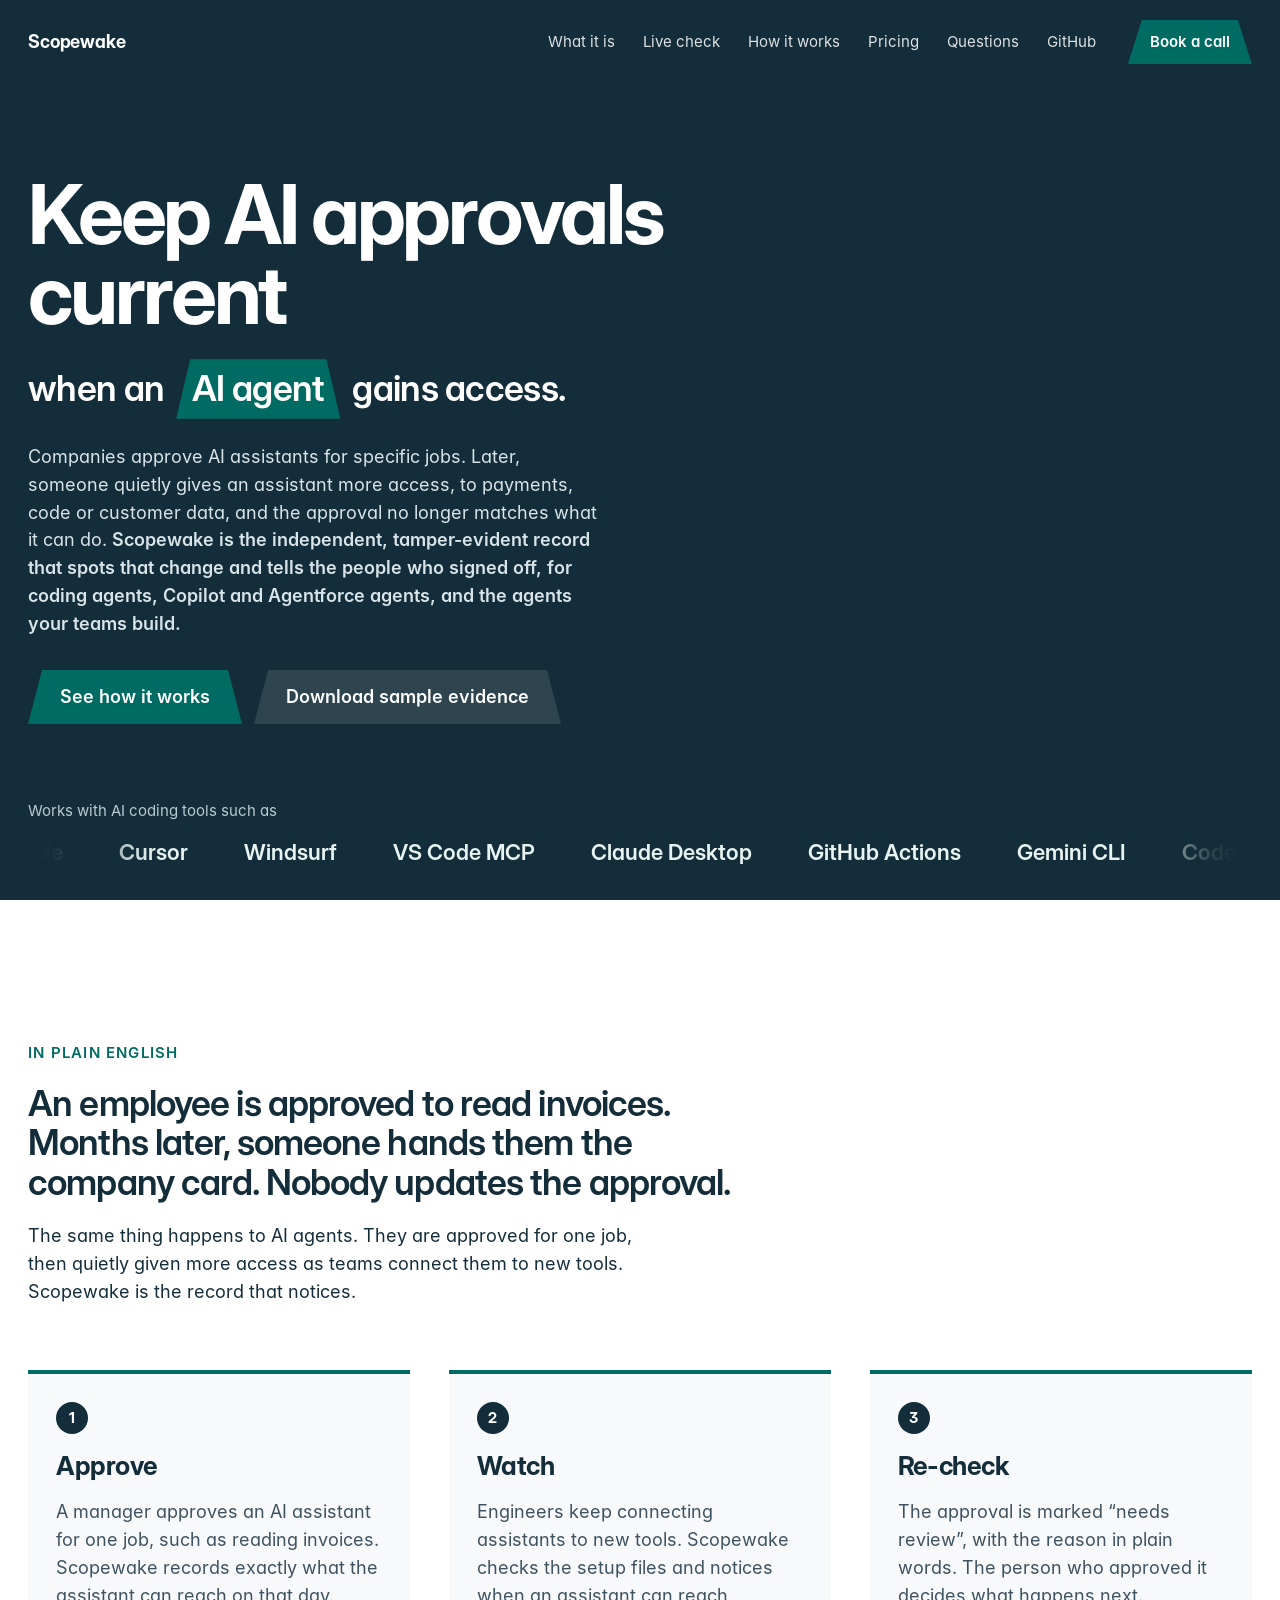
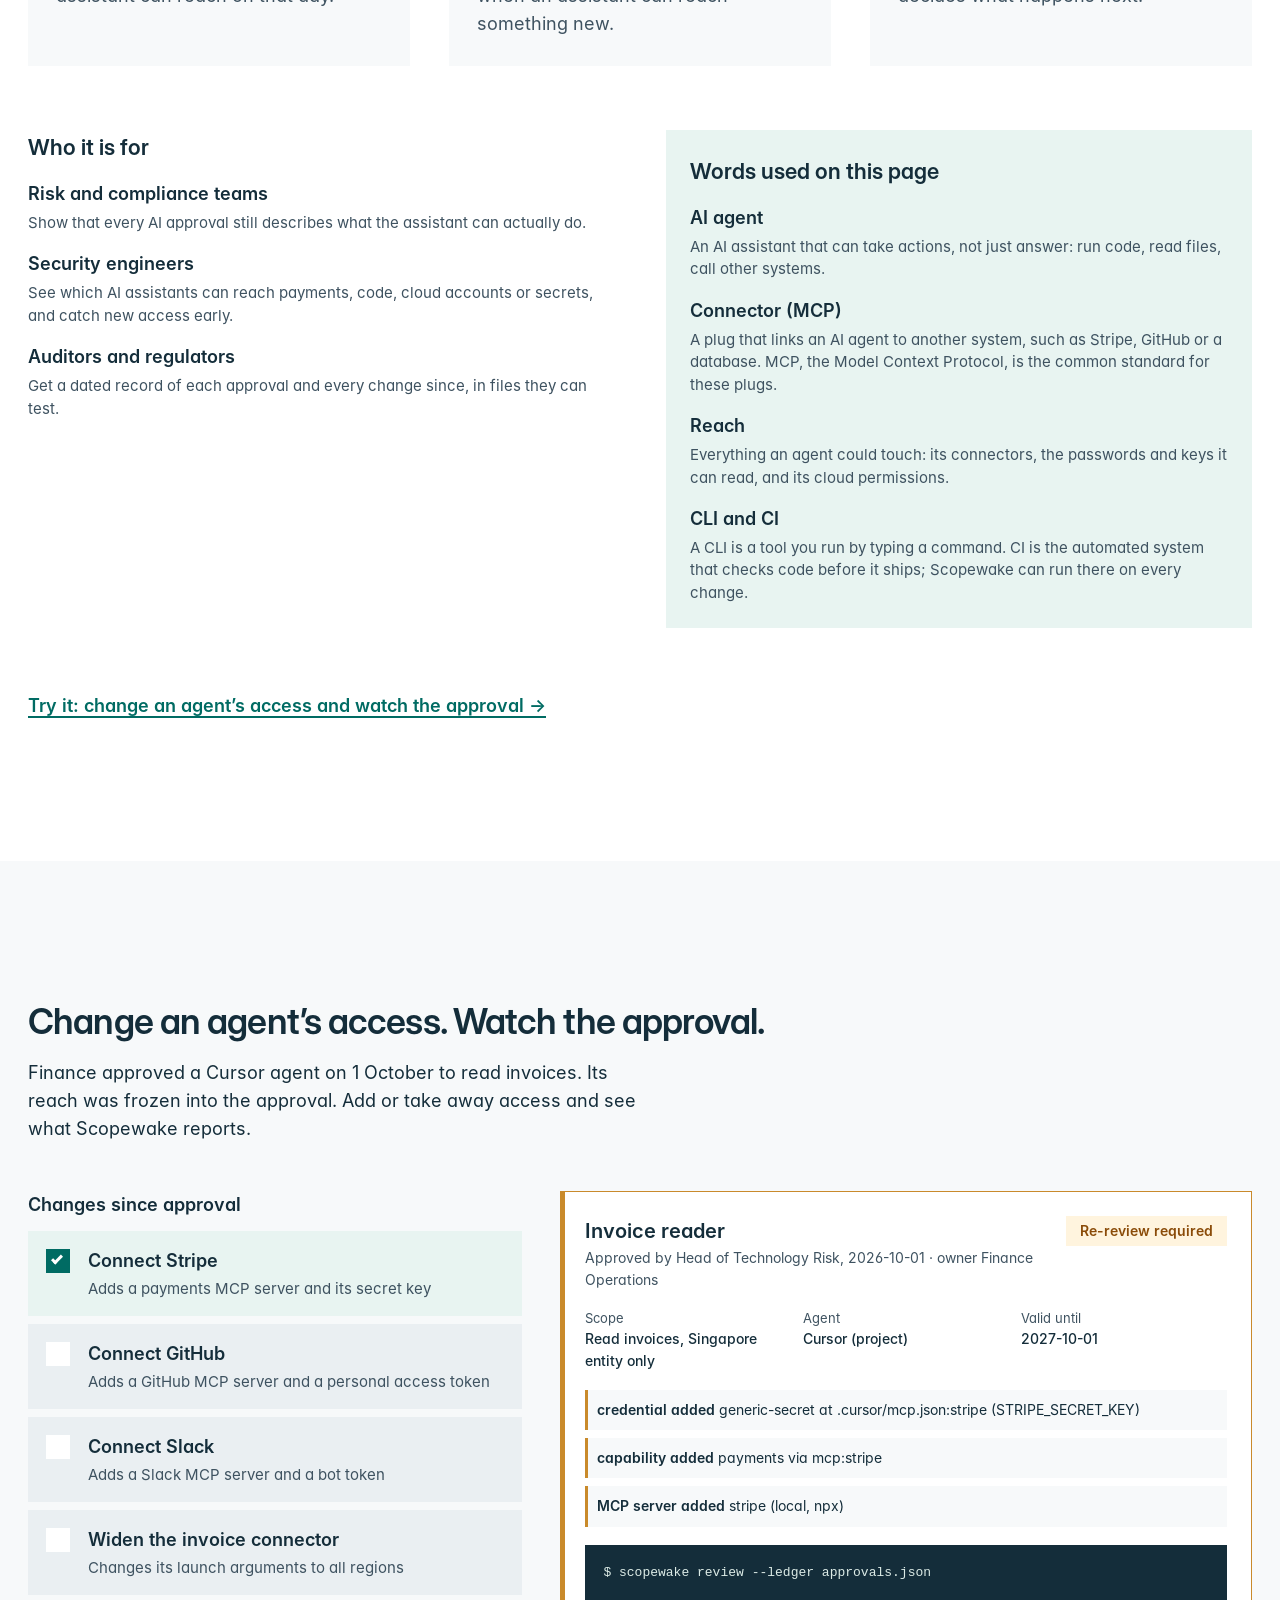
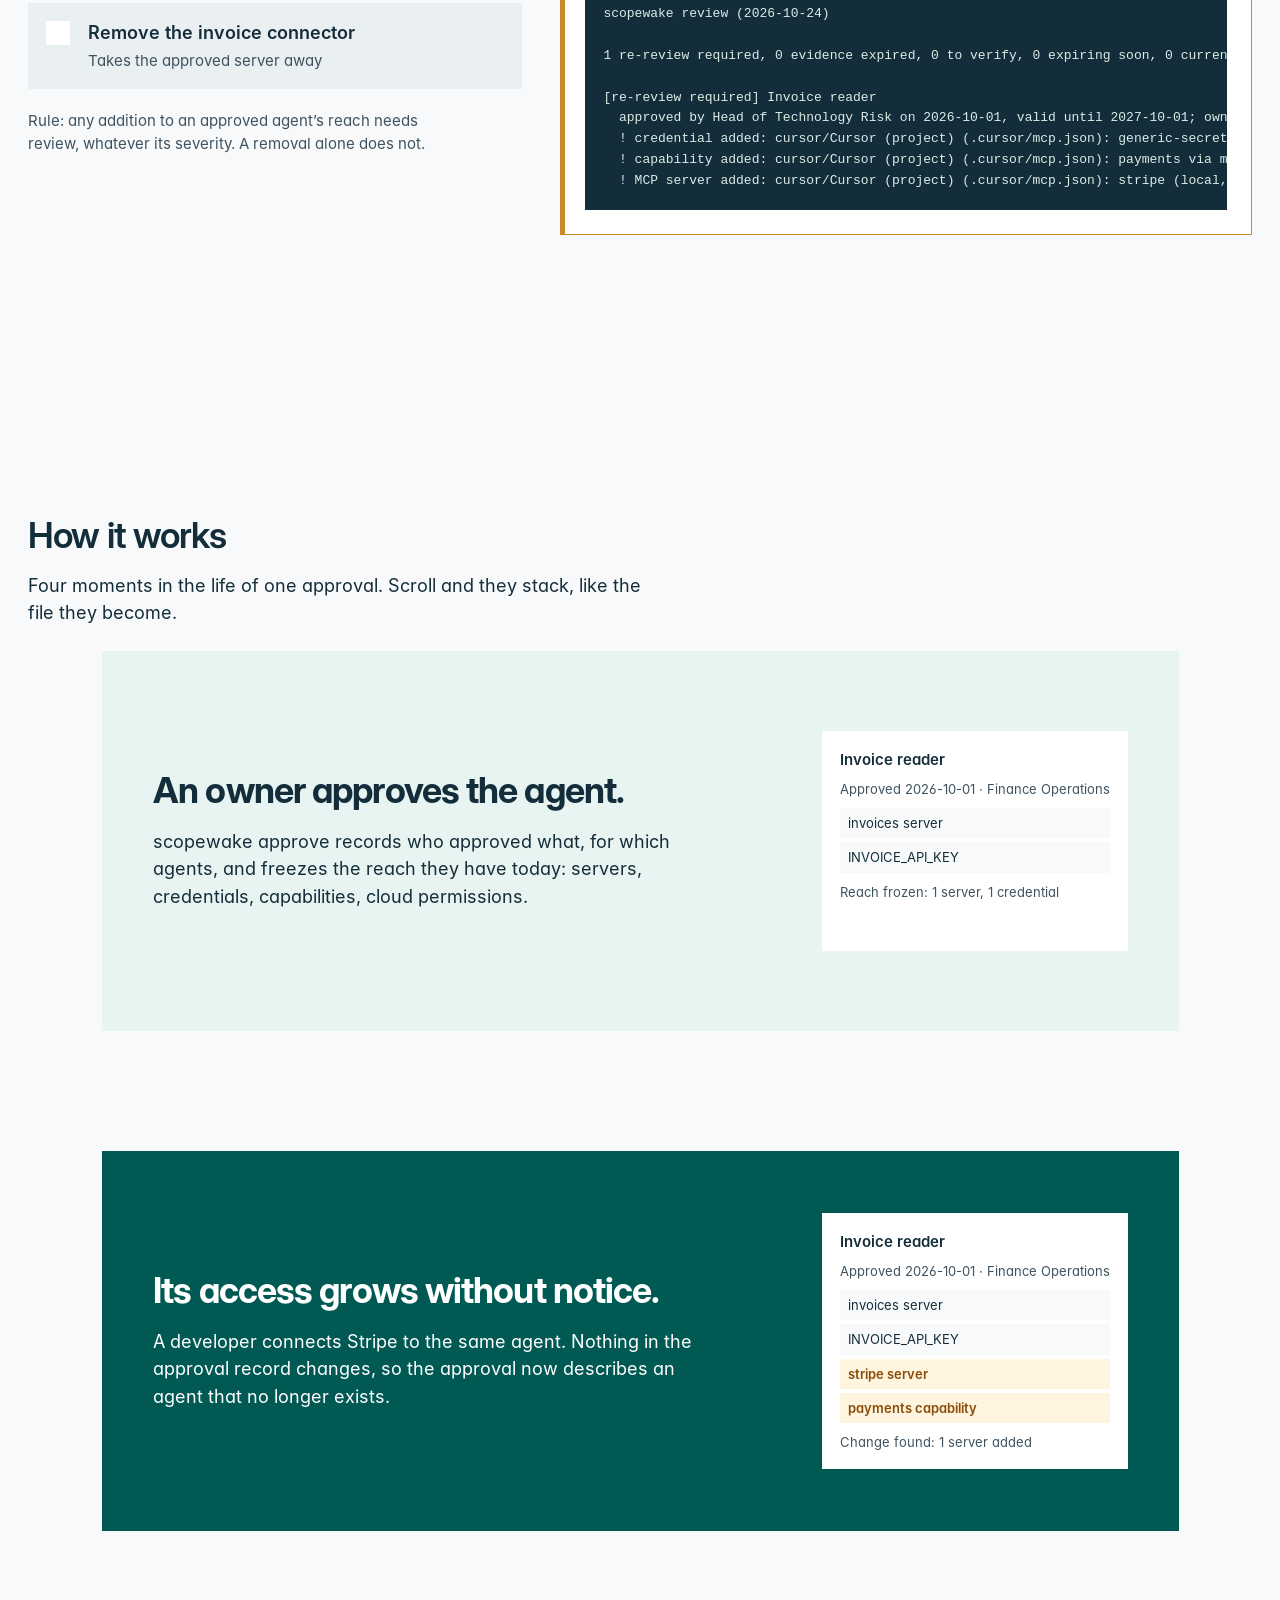
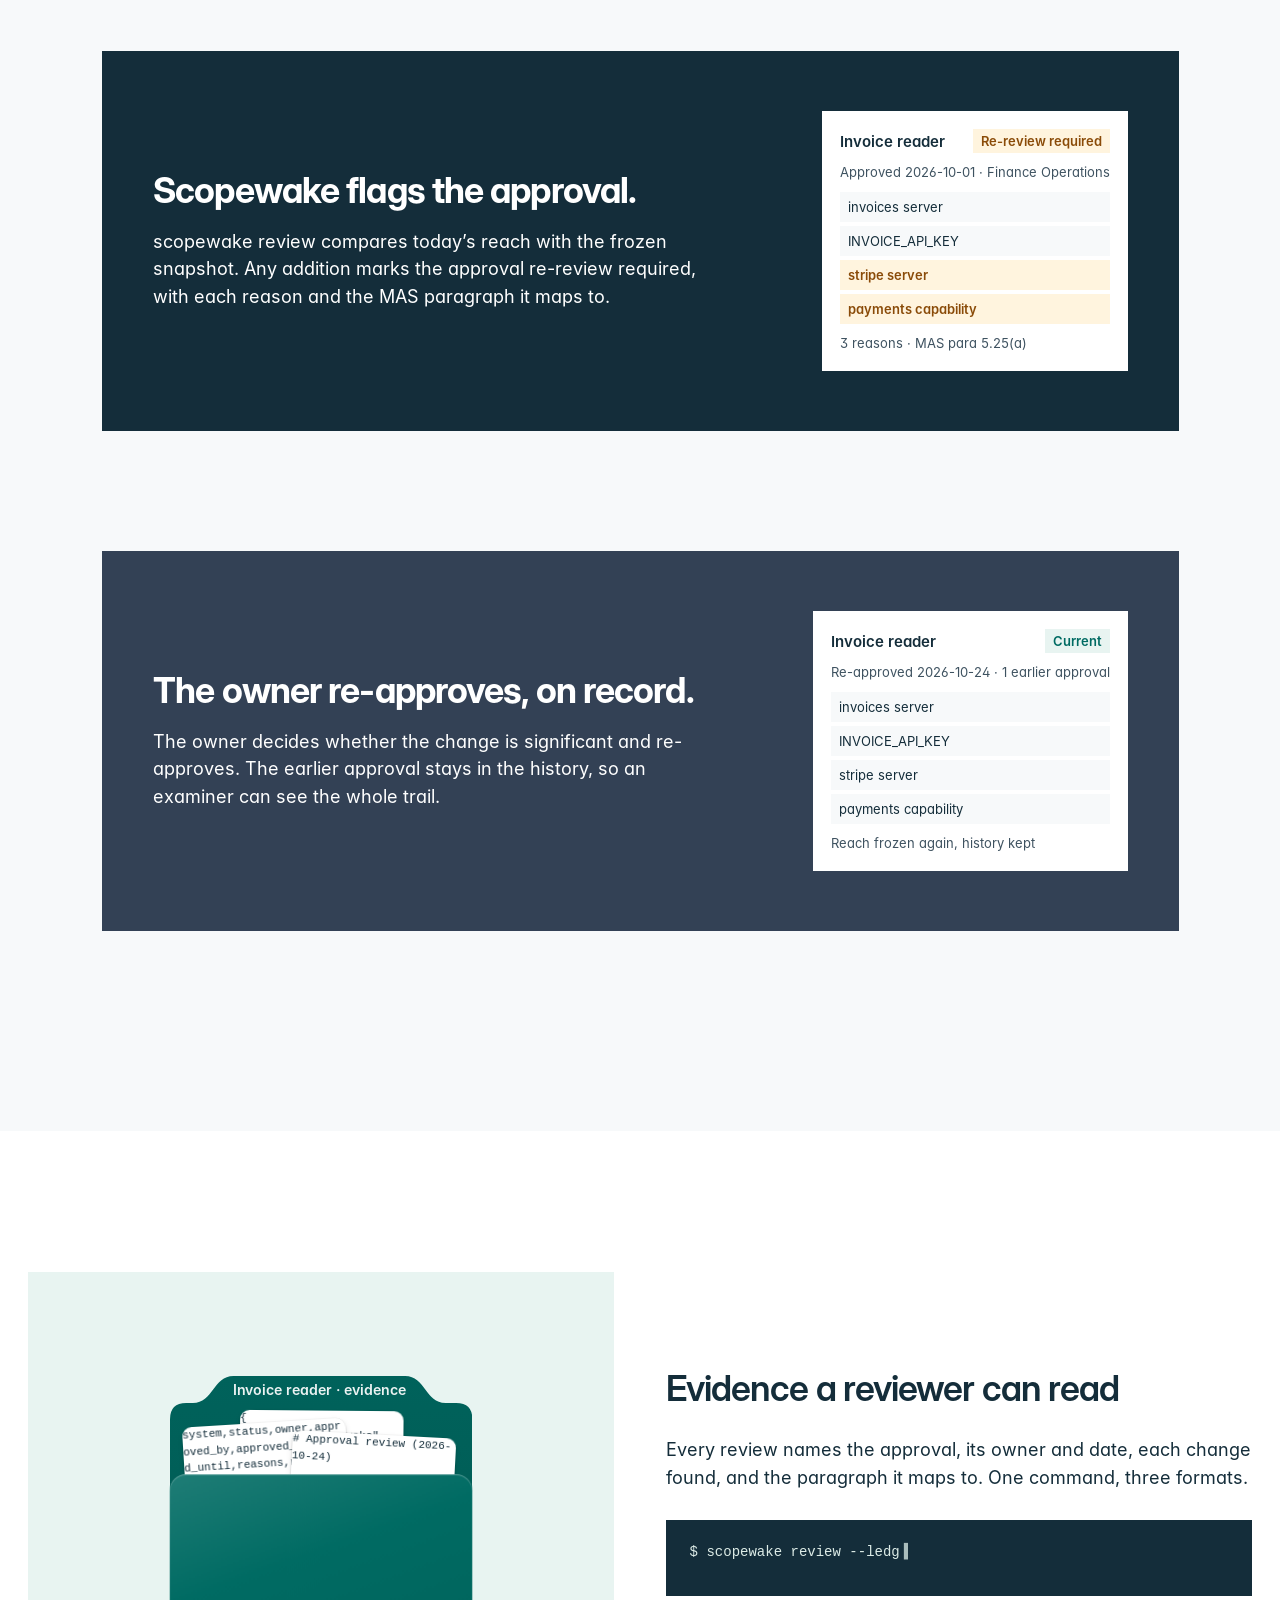
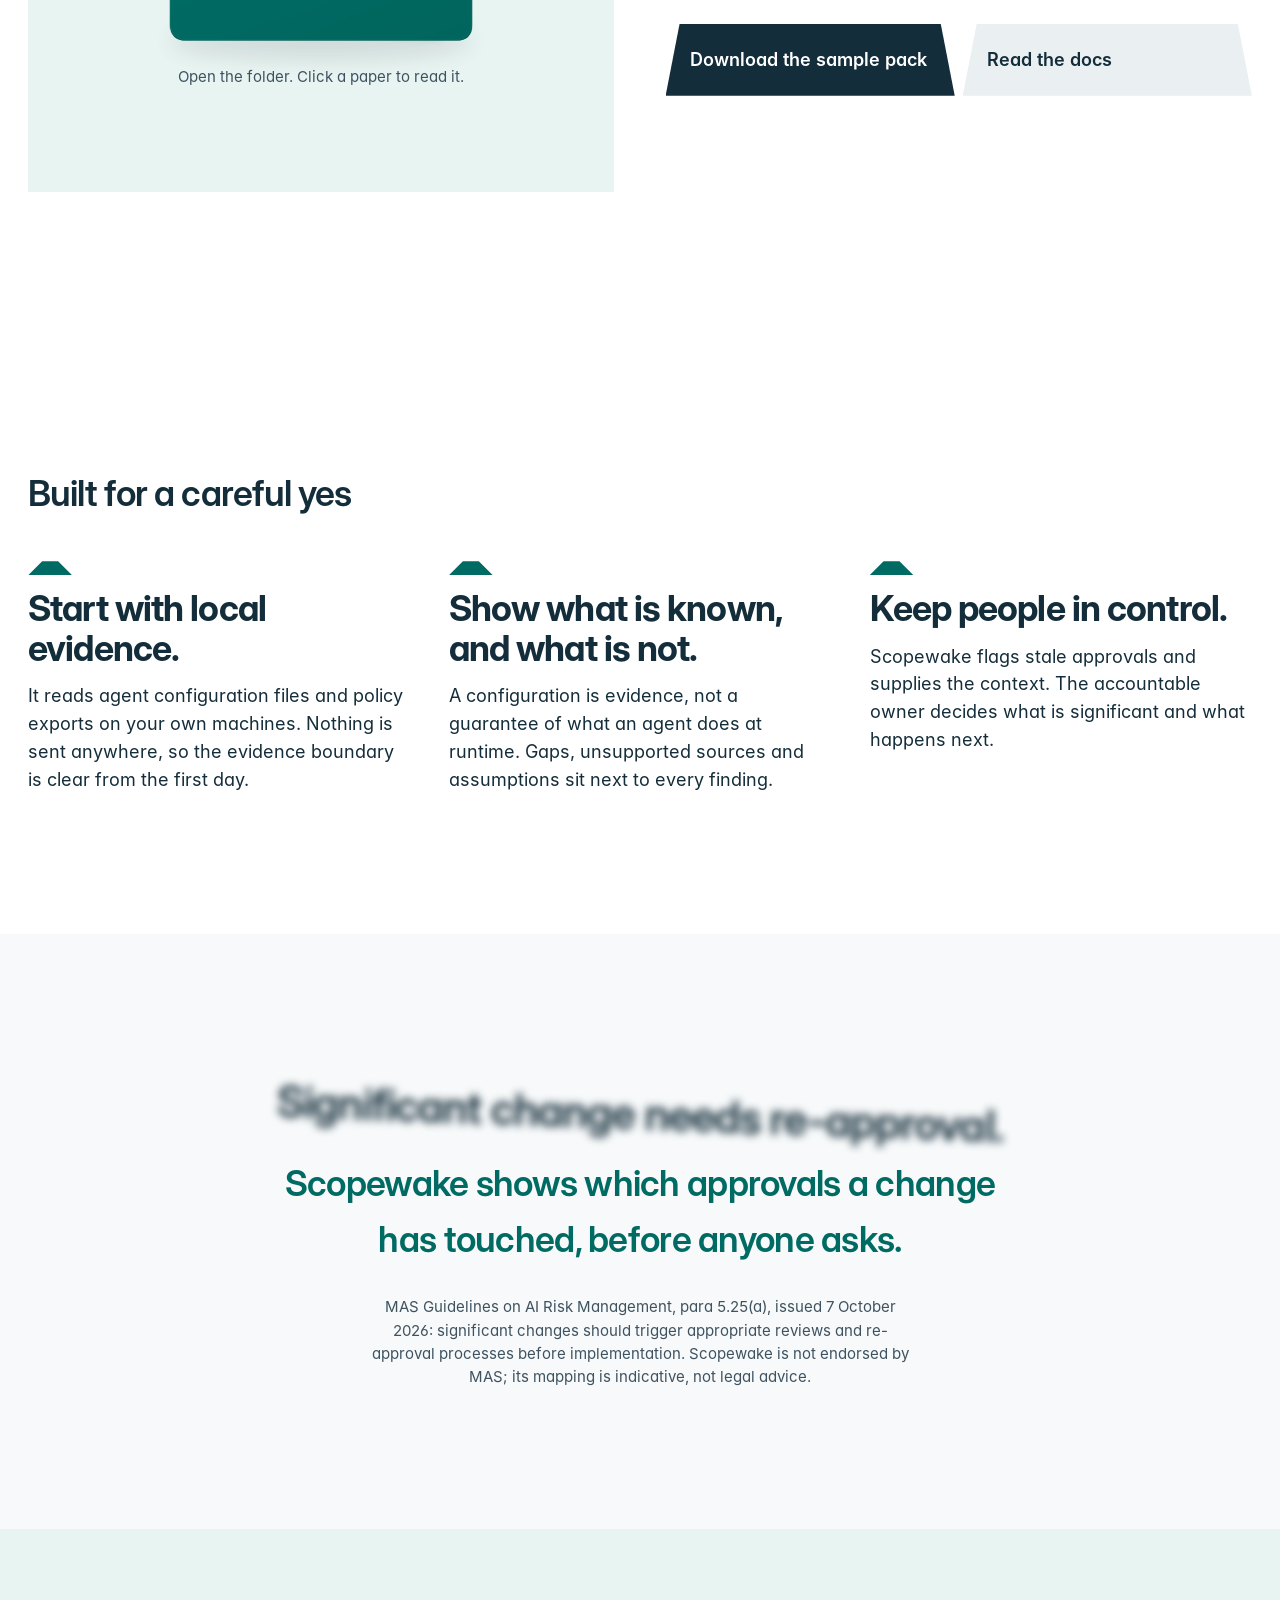
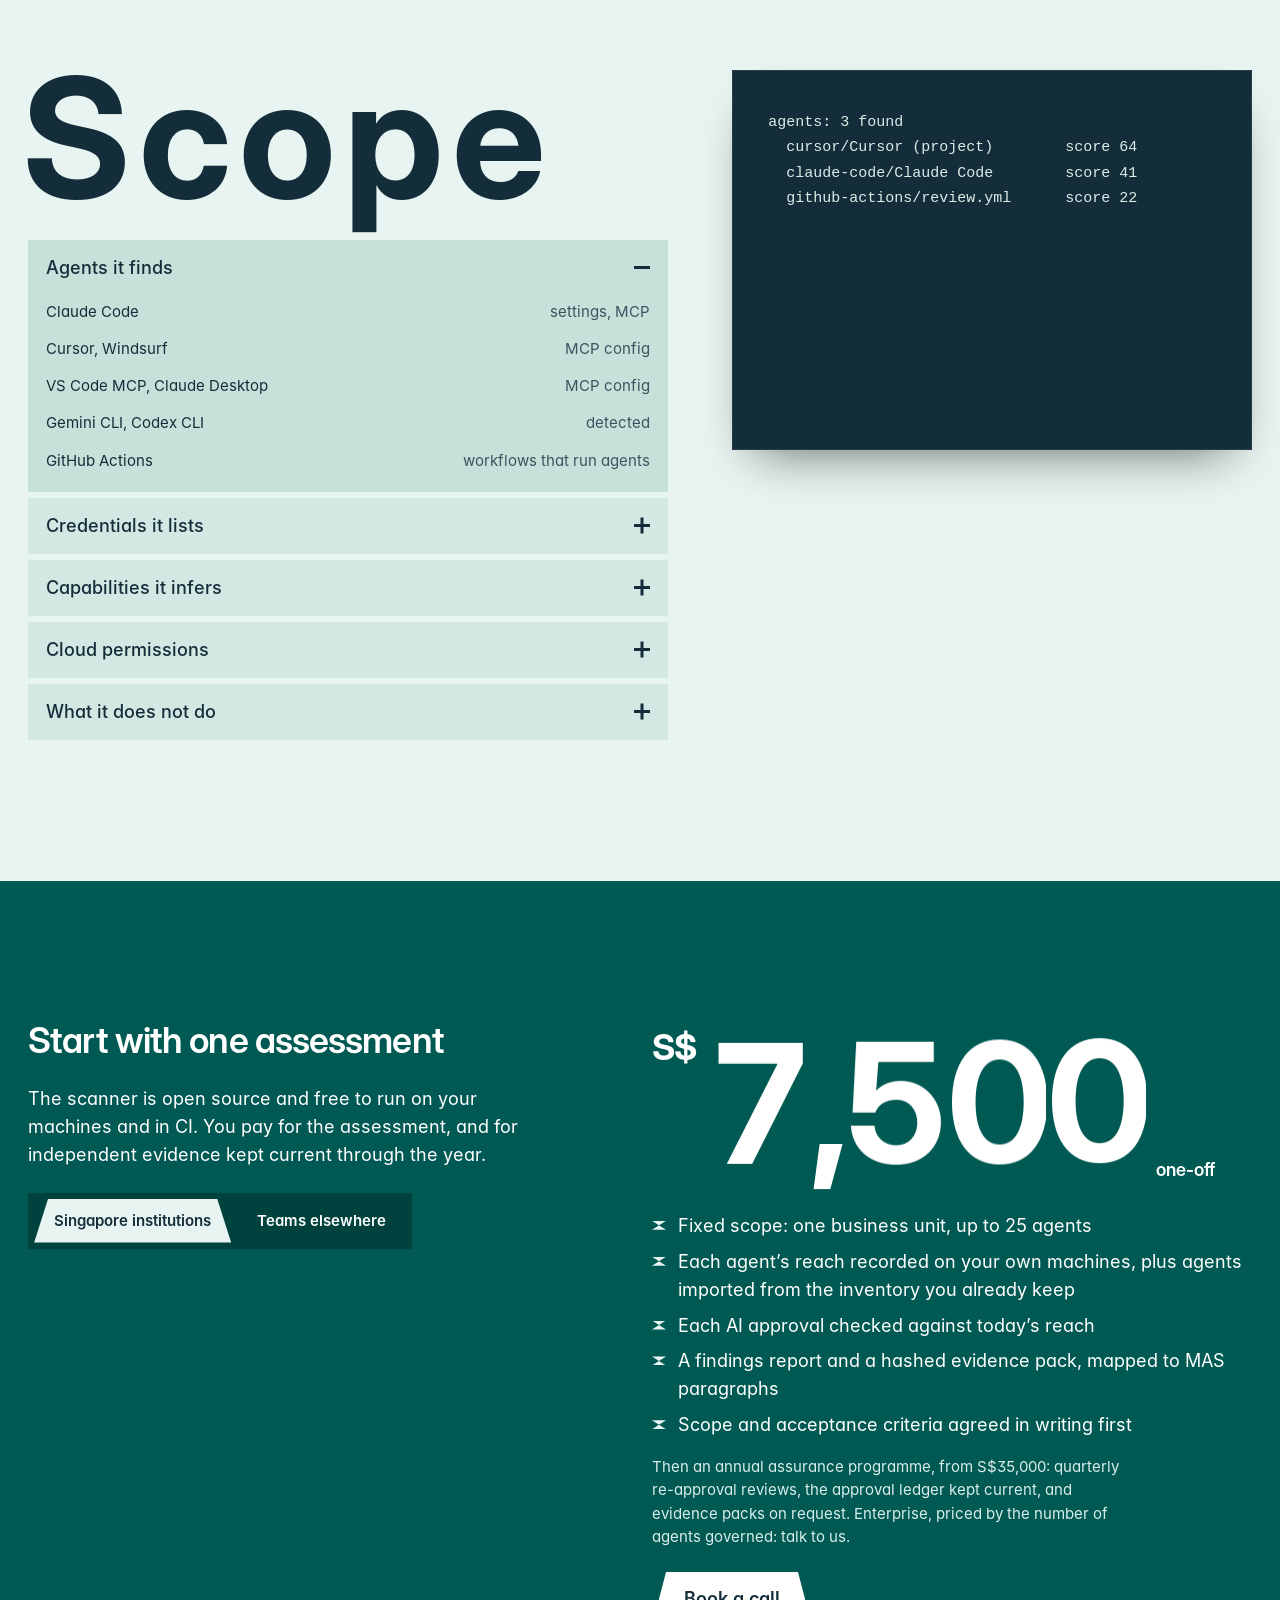
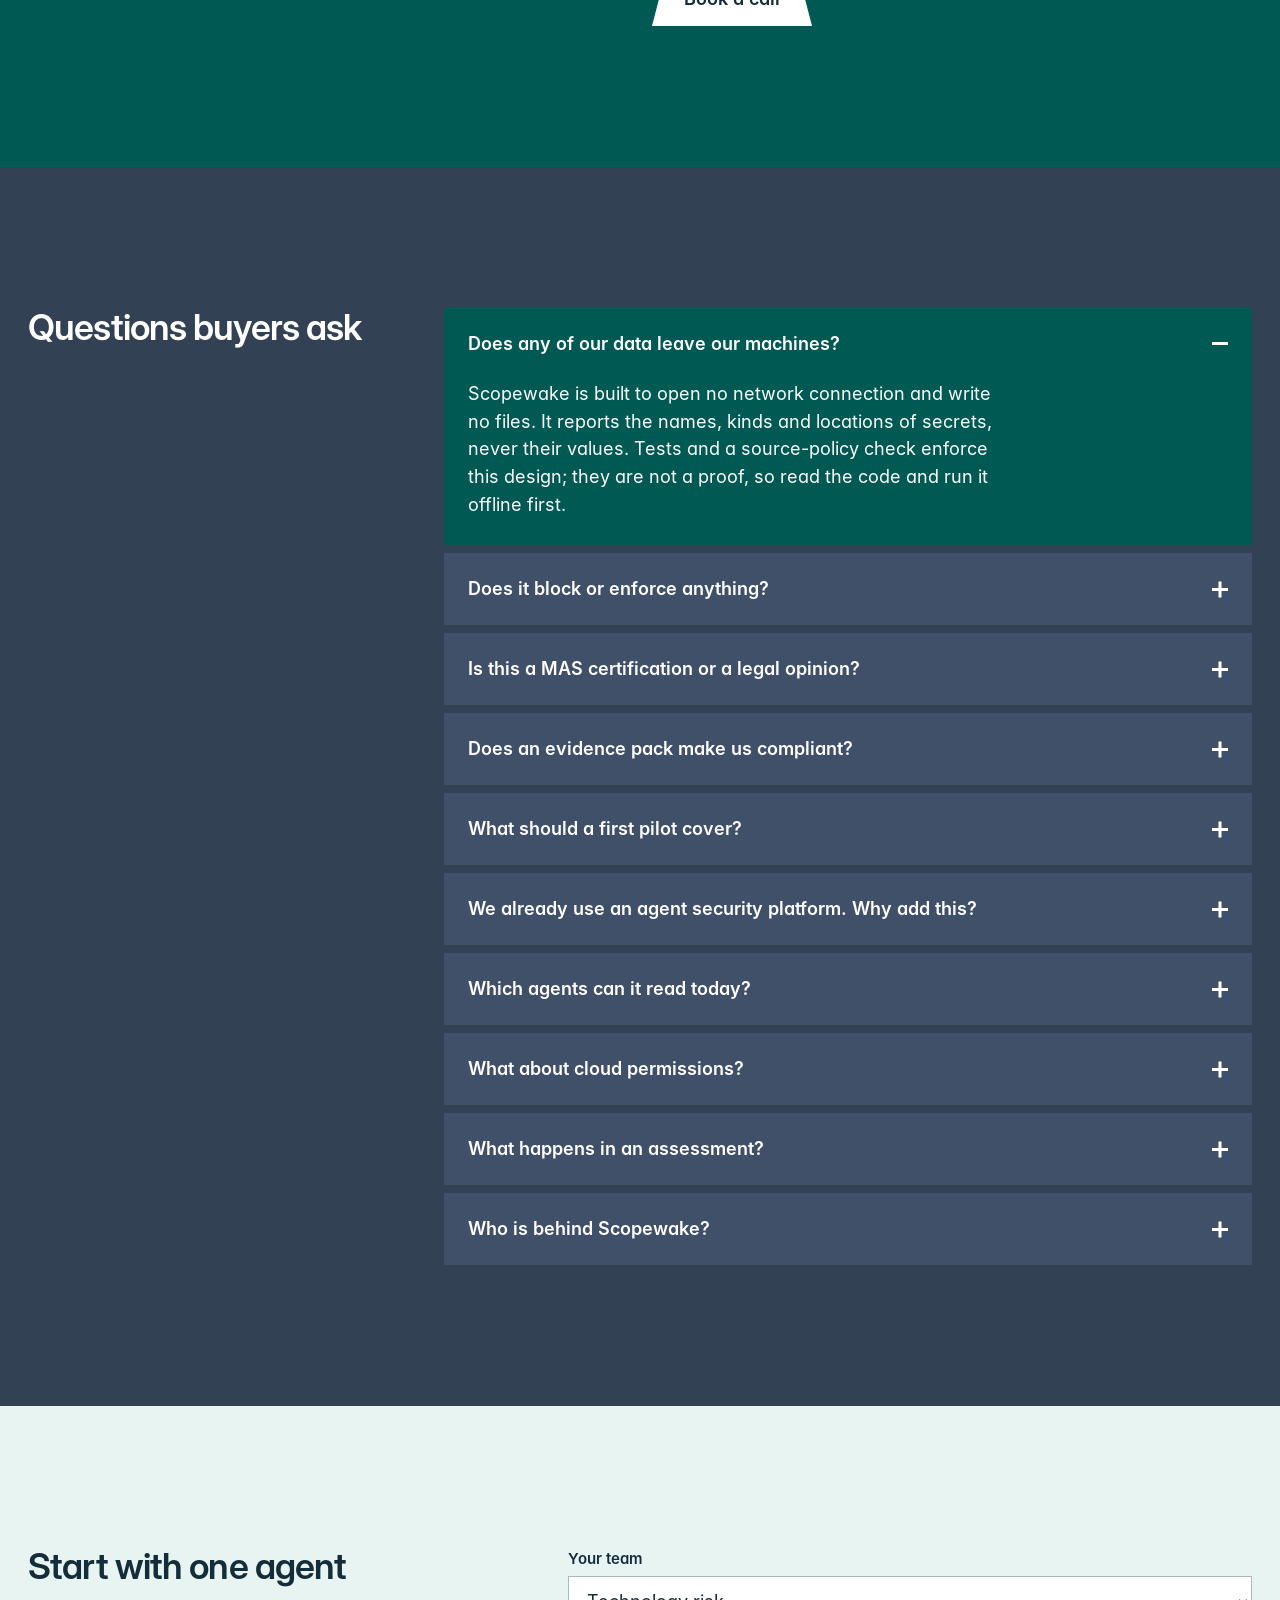
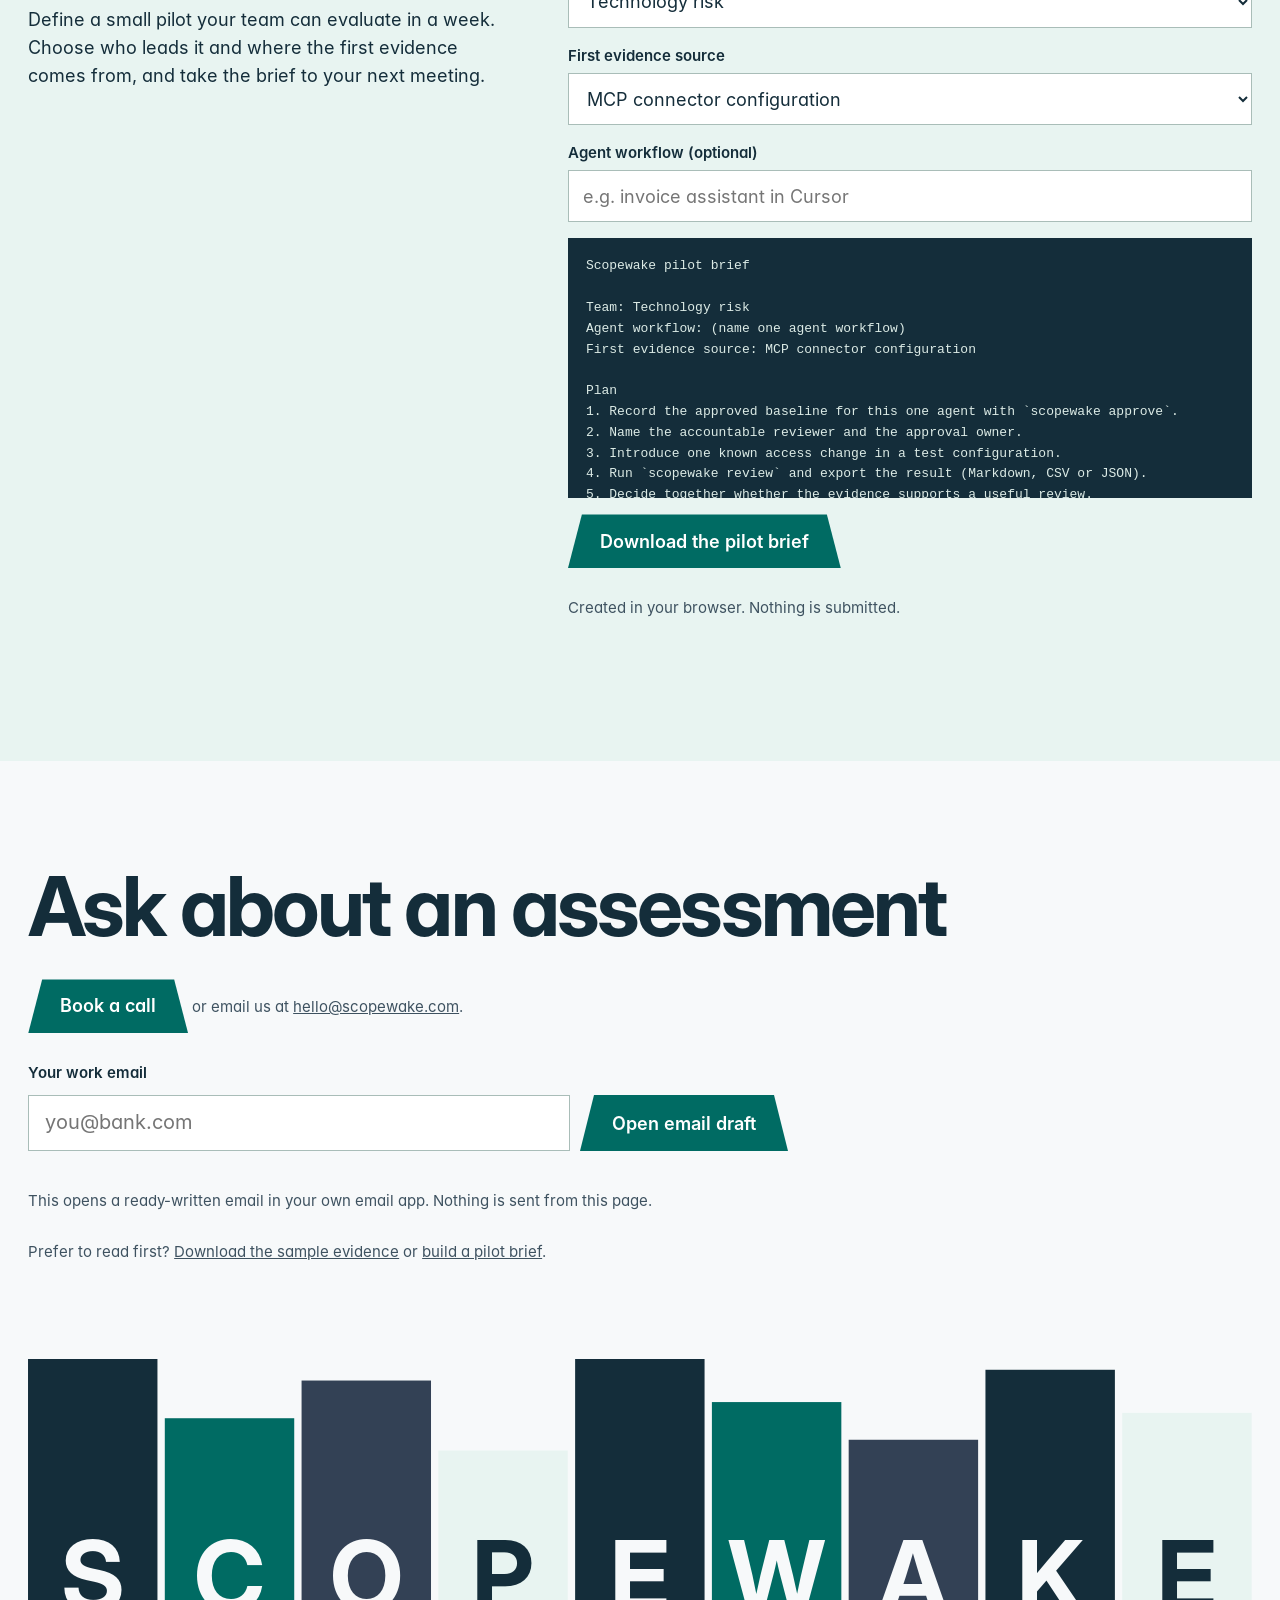
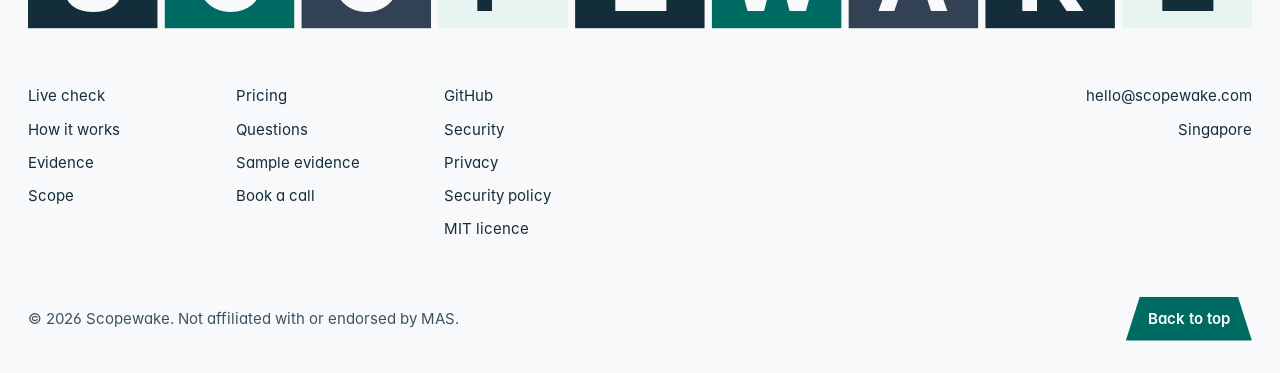
==== commit 4c136ae9: "Site: position as independent approval record; fixed-scope assessment pricing - Hero, meta and READM" ====
--- a/site/index.html
+++ b/site/index.html
@@ -4,13 +4,13 @@
 <meta charset="utf-8">
 <meta name="viewport" content="width=device-width, initial-scale=1">
 <title>Scopewake | AI agent approval and change evidence</title>
-<meta name="description" content="Track changes to supported AI-agent access, identify approvals that need review, and export evidence for your governance process.">
+<meta name="description" content="Independent evidence that each AI agent still matches its approval. Scopewake tracks changes to agent access, flags approvals that need review, and exports the record.">
 <meta name="theme-color" content="#142D3A">
 <link rel="canonical" href="https://scopewake.com/">
 <meta property="og:type" content="website">
 <meta property="og:url" content="https://scopewake.com/">
 <meta property="og:title" content="Scopewake | Keep AI approvals current">
-<meta property="og:description" content="When an AI agent gains access, Scopewake flags the approval that no longer matches and exports the evidence.">
+<meta property="og:description" content="Independent evidence that each AI agent still matches its approval. When an agent gains access, Scopewake flags the approval and exports the record.">
 <meta property="og:image" content="https://scopewake.com/og-image.png">
 <meta name="twitter:card" content="summary_large_image">
 <link rel="icon" href="favicon.svg" type="image/svg+xml">
@@ -19,7 +19,7 @@
 <link rel="stylesheet" href="assets/styles.css">
 </head>
 <body>
-<div id="root"><header class="hero" id="top"><div class="hero-radar" aria-hidden="true"></div><nav class="nav" aria-label="Main"><a class="wordmark" href="#top">Scopewake</a><button class="nav-toggle" aria-expanded="false" aria-controls="nav-links">Menu</button><div class="nav-links " id="nav-links"><a href="#plain">What it is</a><a href="#live">Live check</a><a href="#how">How it works</a><a href="#pricing">Pricing</a><a href="#questions">Questions</a><a href="https://github.com/tidelinehq/scopewake">GitHub</a></div><a class="btn btn-small" href="https://calendly.com/sooriiya-scopewake/scopewake-client-meeting-1" target="_blank" rel="noopener">Book a call</a></nav><div class="hero-copy"><h1 class="split-parent h1" style="text-align:left;overflow:hidden;display:inline-block;white-space:normal;word-wrap:break-word" data-split-ready="0">Keep AI approvals current</h1><p class="hero-rot" aria-live="off"><span>when an</span><span class="rot-pill">AI agent</span><span>gains access.</span></p><p class="hero-sub">Companies approve AI assistants for specific jobs. Later, someone quietly gives an assistant more access, to payments, code or customer data, and the approval no longer matches what it can do. <b>Scopewake spots that change and tells the people who signed off, for coding agents, Copilot and Agentforce agents, and the agents your teams build, in one tamper-evident record.</b></p><div class="hero-actions"><div class="" style="position:relative;display:inline-block"><div class="" style="will-change:transform"><a class="btn btn-primary" href="#plain">See how it works</a></div></div><div class="" style="position:relative;display:inline-block"><div class="" style="will-change:transform"><a class="btn btn-ghost" href="sample/scopewake-sample-evidence.pdf" download="">Download sample evidence</a></div></div></div></div><div class="hero-loop"><p class="loop-label">Works with AI coding tools such as</p><div class="loop-clip"><div class="logoloop logoloop--horizontal" style="width:100%;--logoloop-gap:56px;--logoloop-logoHeight:28px;-webkit-mask-image:linear-gradient(to right, rgba(0,0,0,0.0000) 0.000%, rgba(0,0,0,0.0051) 1.000%, rgba(0,0,0,0.0355) 2.000%, rgba(0,0,0,0.1035) 3.000%, rgba(0,0,0,0.2099) 4.000%, rgba(0,0,0,0.3466) 5.000%, rgba(0,0,0,0.5000) 6.000%, rgba(0,0,0,0.6534) 7.000%, rgba(0,0,0,0.7901) 8.000%, rgba(0,0,0,0.8965) 9.000%, rgba(0,0,0,0.9645) 10.000%, rgba(0,0,0,0.9949) 11.000%, rgba(0,0,0,1.0000) 12.000%, rgba(0,0,0,1.0000) 88.000%, rgba(0,0,0,0.9949) 89.000%, rgba(0,0,0,0.9645) 90.000%, rgba(0,0,0,0.8965) 91.000%, rgba(0,0,0,0.7901) 92.000%, rgba(0,0,0,0.6534) 93.000%, rgba(0,0,0,0.5000) 94.000%, rgba(0,0,0,0.3466) 95.000%, rgba(0,0,0,0.2099) 96.000%, rgba(0,0,0,0.1035) 97.000%, rgba(0,0,0,0.0355) 98.000%, rgba(0,0,0,0.0051) 99.000%, rgba(0,0,0,0.0000) 100.000%);mask-image:linear-gradient(to right, rgba(0,0,0,0.0000) 0.000%, rgba(0,0,0,0.0051) 1.000%, rgba(0,0,0,0.0355) 2.000%, rgba(0,0,0,0.1035) 3.000%, rgba(0,0,0,0.2099) 4.000%, rgba(0,0,0,0.3466) 5.000%, rgba(0,0,0,0.5000) 6.000%, rgba(0,0,0,0.6534) 7.000%, rgba(0,0,0,0.7901) 8.000%, rgba(0,0,0,0.8965) 9.000%, rgba(0,0,0,0.9645) 10.000%, rgba(0,0,0,0.9949) 11.000%, rgba(0,0,0,1.0000) 12.000%, rgba(0,0,0,1.0000) 88.000%, rgba(0,0,0,0.9949) 89.000%, rgba(0,0,0,0.9645) 90.000%, rgba(0,0,0,0.8965) 91.000%, rgba(0,0,0,0.7901) 92.000%, rgba(0,0,0,0.6534) 93.000%, rgba(0,0,0,0.5000) 94.000%, rgba(0,0,0,0.3466) 95.000%, rgba(0,0,0,0.2099) 96.000%, rgba(0,0,0,0.1035) 97.000%, rgba(0,0,0,0.0355) 98.000%, rgba(0,0,0,0.0051) 99.000%, rgba(0,0,0,0.0000) 100.000%)" role="region" aria-label="Agents Scopewake reads" data-draggable=""><div class="logoloop__track"><ul class="logoloop__list" role="list" aria-hidden="true"><li class="logoloop__item" role="listitem"><div class="logoloop__content"><span class="logoloop__node" aria-hidden="false"><span class="loop-item">Claude Code</span></span></div></li><li class="logoloop__item" role="listitem"><div class="logoloop__content"><span class="logoloop__node" aria-hidden="false"><span class="loop-item">Cursor</span></span></div></li><li class="logoloop__item" role="listitem"><div class="logoloop__content"><span class="logoloop__node" aria-hidden="false"><span class="loop-item">Windsurf</span></span></div></li><li class="logoloop__item" role="listitem"><div class="logoloop__content"><span class="logoloop__node" aria-hidden="false"><span class="loop-item">VS Code MCP</span></span></div></li><li class="logoloop__item" role="listitem"><div class="logoloop__content"><span class="logoloop__node" aria-hidden="false"><span class="loop-item">Claude Desktop</span></span></div></li><li class="logoloop__item" role="listitem"><div class="logoloop__content"><span class="logoloop__node" aria-hidden="false"><span class="loop-item">GitHub Actions</span></span></div></li><li class="logoloop__item" role="listitem"><div class="logoloop__content"><span class="logoloop__node" aria-hidden="false"><span class="loop-item">Gemini CLI</span></span></div></li><li class="logoloop__item" role="listitem"><div class="logoloop__content"><span class="logoloop__node" aria-hidden="false"><span class="loop-item">Codex CLI</span></span></div></li></ul><ul class="logoloop__list" role="list"><li class="logoloop__item" role="listitem"><div class="logoloop__content"><span class="logoloop__node" aria-hidden="false"><span class="loop-item">Claude Code</span></span></div></li><li class="logoloop__item" role="listitem"><div class="logoloop__content"><span class="logoloop__node" aria-hidden="false"><span class="loop-item">Cursor</span></span></div></li><li class="logoloop__item" role="listitem"><div class="logoloop__content"><span class="logoloop__node" aria-hidden="false"><span class="loop-item">Windsurf</span></span></div></li><li class="logoloop__item" role="listitem"><div class="logoloop__content"><span class="logoloop__node" aria-hidden="false"><span class="loop-item">VS Code MCP</span></span></div></li><li class="logoloop__item" role="listitem"><div class="logoloop__content"><span class="logoloop__node" aria-hidden="false"><span class="loop-item">Claude Desktop</span></span></div></li><li class="logoloop__item" role="listitem"><div class="logoloop__content"><span class="logoloop__node" aria-hidden="false"><span class="loop-item">GitHub Actions</span></span></div></li><li class="logoloop__item" role="listitem"><div class="logoloop__content"><span class="logoloop__node" aria-hidden="false"><span class="loop-item">Gemini CLI</span></span></div></li><li class="logoloop__item" role="listitem"><div class="logoloop__content"><span class="logoloop__node" aria-hidden="false"><span class="loop-item">Codex CLI</span></span></div></li></ul><ul class="logoloop__list" role="list" aria-hidden="true"><li class="logoloop__item" role="listitem"><div class="logoloop__content"><span class="logoloop__node" aria-hidden="false"><span class="loop-item">Claude Code</span></span></div></li><li class="logoloop__item" role="listitem"><div class="logoloop__content"><span class="logoloop__node" aria-hidden="false"><span class="loop-item">Cursor</span></span></div></li><li class="logoloop__item" role="listitem"><div class="logoloop__content"><span class="logoloop__node" aria-hidden="false"><span class="loop-item">Windsurf</span></span></div></li><li class="logoloop__item" role="listitem"><div class="logoloop__content"><span class="logoloop__node" aria-hidden="false"><span class="loop-item">VS Code MCP</span></span></div></li><li class="logoloop__item" role="listitem"><div class="logoloop__content"><span class="logoloop__node" aria-hidden="false"><span class="loop-item">Claude Desktop</span></span></div></li><li class="logoloop__item" role="listitem"><div class="logoloop__content"><span class="logoloop__node" aria-hidden="false"><span class="loop-item">GitHub Actions</span></span></div></li><li class="logoloop__item" role="listitem"><div class="logoloop__content"><span class="logoloop__node" aria-hidden="false"><span class="loop-item">Gemini CLI</span></span></div></li><li class="logoloop__item" role="listitem"><div class="logoloop__content"><span class="logoloop__node" aria-hidden="false"><span class="loop-item">Codex CLI</span></span></div></li></ul></div></div></div></div></header><main><section class="plain" id="plain" aria-labelledby="plain-h"><div class="plain-head"><p class="eyebrow reveal">In plain English</p><h2 id="plain-h" class="h2 reveal">An employee is approved to read invoices. Months later, someone hands them the company card. Nobody updates the approval.</h2><p class="lead reveal">The same thing happens to AI agents. They are approved for one job, then quietly given more access as teams connect them to new tools. Scopewake is the record that notices.</p></div><ol class="plain-steps"><li class="plain-step reveal"><span class="plain-n" aria-hidden="true">1</span><h3 class="plain-t">Approve</h3><p>A manager approves an AI assistant for one job, such as reading invoices. Scopewake records exactly what the assistant can reach on that day.</p></li><li class="plain-step reveal"><span class="plain-n" aria-hidden="true">2</span><h3 class="plain-t">Watch</h3><p>Engineers keep connecting assistants to new tools. Scopewake checks the setup files and notices when an assistant can reach something new.</p></li><li class="plain-step reveal"><span class="plain-n" aria-hidden="true">3</span><h3 class="plain-t">Re-check</h3><p>The approval is marked “needs review”, with the reason in plain words. The person who approved it decides what happens next.</p></li></ol><div class="plain-grid"><div class="plain-who reveal"><h3 class="plain-sub">Who it is for</h3><dl><div><dt>Risk and compliance teams</dt><dd>Show that every AI approval still describes what the assistant can actually do.</dd></div><div><dt>Security engineers</dt><dd>See which AI assistants can reach payments, code, cloud accounts or secrets, and catch new access early.</dd></div><div><dt>Auditors and regulators</dt><dd>Get a dated record of each approval and every change since, in files they can test.</dd></div></dl></div><div class="plain-terms reveal"><h3 class="plain-sub">Words used on this page</h3><dl><div><dt>AI agent</dt><dd>An AI assistant that can take actions, not just answer: run code, read files, call other systems.</dd></div><div><dt>Connector (MCP)</dt><dd>A plug that links an AI agent to another system, such as Stripe, GitHub or a database. MCP, the Model Context Protocol, is the common standard for these plugs.</dd></div><div><dt>Reach</dt><dd>Everything an agent could touch: its connectors, the passwords and keys it can read, and its cloud permissions.</dd></div><div><dt>CLI and CI</dt><dd>A CLI is a tool you run by typing a command. CI is the automated system that checks code before it ships; Scopewake can run there on every change.</dd></div></dl></div></div><p class="plain-next reveal"><a href="#live">Try it: change an agent’s access and watch the approval →</a></p></section><section class="live" id="live" aria-labelledby="live-h"><div class="live-head"><h2 id="live-h" class="h2 reveal">Change an agent’s access. Watch the approval.</h2><p class="lead reveal">Finance approved a Cursor agent on 1 October to read invoices. Its reach was frozen into the approval. Add or take away access and see what Scopewake reports.</p></div><div class="live-sticky is-stale" aria-hidden="true"><span>Approval status</span><span class="pill pill-review" style="opacity:1;transform:none">Re-review required</span><span class="live-count">3<!-- --> change<!-- -->s<!-- --> need review</span></div><div class="live-grid"><div class="spark-wrap" style="position:relative;width:100%;height:100%;isolation:isolate"><fieldset class="changes reveal"><legend>Changes since approval</legend><label class="change is-on"><input type="checkbox" checked=""/><span class="change-box" aria-hidden="true"></span><span class="change-text"><b>Connect Stripe</b><span>Adds a payments MCP server and its secret key</span></span></label><label class="change "><input type="checkbox"/><span class="change-box" aria-hidden="true"></span><span class="change-text"><b>Connect GitHub</b><span>Adds a GitHub MCP server and a personal access token</span></span></label><label class="change "><input type="checkbox"/><span class="change-box" aria-hidden="true"></span><span class="change-text"><b>Connect Slack</b><span>Adds a Slack MCP server and a bot token</span></span></label><label class="change "><input type="checkbox"/><span class="change-box" aria-hidden="true"></span><span class="change-text"><b>Widen the invoice connector</b><span>Changes its launch arguments to all regions</span></span></label><label class="change "><input type="checkbox"/><span class="change-box" aria-hidden="true"></span><span class="change-text"><b>Remove the invoice connector</b><span>Takes the approved server away</span></span></label><p class="note">Rule: any addition to an approved agent’s reach needs review, whatever its severity. A removal alone does not.</p></fieldset><span aria-hidden="true" style="position:absolute;inset:0;z-index:1;overflow:visible;pointer-events:none"></span></div><div class="record-wrap reveal"><div class="record-state is-stale"><div class="record" data-ui="true" aria-live="polite"><div class="record-top"><div><p class="record-name">Invoice reader</p><p class="record-meta">Approved by Head of Technology Risk, 2026-10-01 · owner Finance Operations</p></div><span class="pill pill-review" style="opacity:1;transform:none">Re-review required</span></div><dl class="record-fields"><div><dt>Scope</dt><dd>Read invoices, Singapore entity only</dd></div><div><dt>Agent</dt><dd>Cursor (project)</dd></div><div><dt>Valid until</dt><dd>2027-10-01</dd></div></dl><ul class="reasons"><li class="reason-add" style="opacity:1;transform:none"><b>credential added</b> <!-- -->generic-secret at .cursor/mcp.json:stripe (STRIPE_SECRET_KEY)</li><li class="reason-add" style="opacity:1;transform:none"><b>capability added</b> <!-- -->payments via mcp:stripe</li><li class="reason-add" style="opacity:1;transform:none"><b>MCP server added</b> <!-- -->stripe (local, npx)</li></ul><pre class="cli"><code>$ scopewake review --ledger approvals.json
+<div id="root"><header class="hero" id="top"><div class="hero-radar" aria-hidden="true"></div><nav class="nav" aria-label="Main"><a class="wordmark" href="#top">Scopewake</a><button class="nav-toggle" aria-expanded="false" aria-controls="nav-links">Menu</button><div class="nav-links " id="nav-links"><a href="#plain">What it is</a><a href="#live">Live check</a><a href="#how">How it works</a><a href="#pricing">Pricing</a><a href="#questions">Questions</a><a href="https://github.com/tidelinehq/scopewake">GitHub</a></div><a class="btn btn-small" href="https://calendly.com/sooriiya-scopewake/scopewake-client-meeting-1" target="_blank" rel="noopener">Book a call</a></nav><div class="hero-copy"><h1 class="split-parent h1" style="text-align:left;overflow:hidden;display:inline-block;white-space:normal;word-wrap:break-word" data-split-ready="0">Keep AI approvals current</h1><p class="hero-rot" aria-live="off"><span>when an</span><span class="rot-pill">AI agent</span><span>gains access.</span></p><p class="hero-sub">Companies approve AI assistants for specific jobs. Later, someone quietly gives an assistant more access, to payments, code or customer data, and the approval no longer matches what it can do. <b>Scopewake is the independent, tamper-evident record that spots that change and tells the people who signed off, for coding agents, Copilot and Agentforce agents, and the agents your teams build.</b></p><div class="hero-actions"><div class="" style="position:relative;display:inline-block"><div class="" style="will-change:transform"><a class="btn btn-primary" href="#plain">See how it works</a></div></div><div class="" style="position:relative;display:inline-block"><div class="" style="will-change:transform"><a class="btn btn-ghost" href="sample/scopewake-sample-evidence.pdf" download="">Download sample evidence</a></div></div></div></div><div class="hero-loop"><p class="loop-label">Works with AI coding tools such as</p><div class="loop-clip"><div class="logoloop logoloop--horizontal" style="width:100%;--logoloop-gap:56px;--logoloop-logoHeight:28px;-webkit-mask-image:linear-gradient(to right, rgba(0,0,0,0.0000) 0.000%, rgba(0,0,0,0.0051) 1.000%, rgba(0,0,0,0.0355) 2.000%, rgba(0,0,0,0.1035) 3.000%, rgba(0,0,0,0.2099) 4.000%, rgba(0,0,0,0.3466) 5.000%, rgba(0,0,0,0.5000) 6.000%, rgba(0,0,0,0.6534) 7.000%, rgba(0,0,0,0.7901) 8.000%, rgba(0,0,0,0.8965) 9.000%, rgba(0,0,0,0.9645) 10.000%, rgba(0,0,0,0.9949) 11.000%, rgba(0,0,0,1.0000) 12.000%, rgba(0,0,0,1.0000) 88.000%, rgba(0,0,0,0.9949) 89.000%, rgba(0,0,0,0.9645) 90.000%, rgba(0,0,0,0.8965) 91.000%, rgba(0,0,0,0.7901) 92.000%, rgba(0,0,0,0.6534) 93.000%, rgba(0,0,0,0.5000) 94.000%, rgba(0,0,0,0.3466) 95.000%, rgba(0,0,0,0.2099) 96.000%, rgba(0,0,0,0.1035) 97.000%, rgba(0,0,0,0.0355) 98.000%, rgba(0,0,0,0.0051) 99.000%, rgba(0,0,0,0.0000) 100.000%);mask-image:linear-gradient(to right, rgba(0,0,0,0.0000) 0.000%, rgba(0,0,0,0.0051) 1.000%, rgba(0,0,0,0.0355) 2.000%, rgba(0,0,0,0.1035) 3.000%, rgba(0,0,0,0.2099) 4.000%, rgba(0,0,0,0.3466) 5.000%, rgba(0,0,0,0.5000) 6.000%, rgba(0,0,0,0.6534) 7.000%, rgba(0,0,0,0.7901) 8.000%, rgba(0,0,0,0.8965) 9.000%, rgba(0,0,0,0.9645) 10.000%, rgba(0,0,0,0.9949) 11.000%, rgba(0,0,0,1.0000) 12.000%, rgba(0,0,0,1.0000) 88.000%, rgba(0,0,0,0.9949) 89.000%, rgba(0,0,0,0.9645) 90.000%, rgba(0,0,0,0.8965) 91.000%, rgba(0,0,0,0.7901) 92.000%, rgba(0,0,0,0.6534) 93.000%, rgba(0,0,0,0.5000) 94.000%, rgba(0,0,0,0.3466) 95.000%, rgba(0,0,0,0.2099) 96.000%, rgba(0,0,0,0.1035) 97.000%, rgba(0,0,0,0.0355) 98.000%, rgba(0,0,0,0.0051) 99.000%, rgba(0,0,0,0.0000) 100.000%)" role="region" aria-label="Agents Scopewake reads" data-draggable=""><div class="logoloop__track"><ul class="logoloop__list" role="list" aria-hidden="true"><li class="logoloop__item" role="listitem"><div class="logoloop__content"><span class="logoloop__node" aria-hidden="false"><span class="loop-item">Claude Code</span></span></div></li><li class="logoloop__item" role="listitem"><div class="logoloop__content"><span class="logoloop__node" aria-hidden="false"><span class="loop-item">Cursor</span></span></div></li><li class="logoloop__item" role="listitem"><div class="logoloop__content"><span class="logoloop__node" aria-hidden="false"><span class="loop-item">Windsurf</span></span></div></li><li class="logoloop__item" role="listitem"><div class="logoloop__content"><span class="logoloop__node" aria-hidden="false"><span class="loop-item">VS Code MCP</span></span></div></li><li class="logoloop__item" role="listitem"><div class="logoloop__content"><span class="logoloop__node" aria-hidden="false"><span class="loop-item">Claude Desktop</span></span></div></li><li class="logoloop__item" role="listitem"><div class="logoloop__content"><span class="logoloop__node" aria-hidden="false"><span class="loop-item">GitHub Actions</span></span></div></li><li class="logoloop__item" role="listitem"><div class="logoloop__content"><span class="logoloop__node" aria-hidden="false"><span class="loop-item">Gemini CLI</span></span></div></li><li class="logoloop__item" role="listitem"><div class="logoloop__content"><span class="logoloop__node" aria-hidden="false"><span class="loop-item">Codex CLI</span></span></div></li></ul><ul class="logoloop__list" role="list"><li class="logoloop__item" role="listitem"><div class="logoloop__content"><span class="logoloop__node" aria-hidden="false"><span class="loop-item">Claude Code</span></span></div></li><li class="logoloop__item" role="listitem"><div class="logoloop__content"><span class="logoloop__node" aria-hidden="false"><span class="loop-item">Cursor</span></span></div></li><li class="logoloop__item" role="listitem"><div class="logoloop__content"><span class="logoloop__node" aria-hidden="false"><span class="loop-item">Windsurf</span></span></div></li><li class="logoloop__item" role="listitem"><div class="logoloop__content"><span class="logoloop__node" aria-hidden="false"><span class="loop-item">VS Code MCP</span></span></div></li><li class="logoloop__item" role="listitem"><div class="logoloop__content"><span class="logoloop__node" aria-hidden="false"><span class="loop-item">Claude Desktop</span></span></div></li><li class="logoloop__item" role="listitem"><div class="logoloop__content"><span class="logoloop__node" aria-hidden="false"><span class="loop-item">GitHub Actions</span></span></div></li><li class="logoloop__item" role="listitem"><div class="logoloop__content"><span class="logoloop__node" aria-hidden="false"><span class="loop-item">Gemini CLI</span></span></div></li><li class="logoloop__item" role="listitem"><div class="logoloop__content"><span class="logoloop__node" aria-hidden="false"><span class="loop-item">Codex CLI</span></span></div></li></ul><ul class="logoloop__list" role="list" aria-hidden="true"><li class="logoloop__item" role="listitem"><div class="logoloop__content"><span class="logoloop__node" aria-hidden="false"><span class="loop-item">Claude Code</span></span></div></li><li class="logoloop__item" role="listitem"><div class="logoloop__content"><span class="logoloop__node" aria-hidden="false"><span class="loop-item">Cursor</span></span></div></li><li class="logoloop__item" role="listitem"><div class="logoloop__content"><span class="logoloop__node" aria-hidden="false"><span class="loop-item">Windsurf</span></span></div></li><li class="logoloop__item" role="listitem"><div class="logoloop__content"><span class="logoloop__node" aria-hidden="false"><span class="loop-item">VS Code MCP</span></span></div></li><li class="logoloop__item" role="listitem"><div class="logoloop__content"><span class="logoloop__node" aria-hidden="false"><span class="loop-item">Claude Desktop</span></span></div></li><li class="logoloop__item" role="listitem"><div class="logoloop__content"><span class="logoloop__node" aria-hidden="false"><span class="loop-item">GitHub Actions</span></span></div></li><li class="logoloop__item" role="listitem"><div class="logoloop__content"><span class="logoloop__node" aria-hidden="false"><span class="loop-item">Gemini CLI</span></span></div></li><li class="logoloop__item" role="listitem"><div class="logoloop__content"><span class="logoloop__node" aria-hidden="false"><span class="loop-item">Codex CLI</span></span></div></li></ul></div></div></div></div></header><main><section class="plain" id="plain" aria-labelledby="plain-h"><div class="plain-head"><p class="eyebrow reveal">In plain English</p><h2 id="plain-h" class="h2 reveal">An employee is approved to read invoices. Months later, someone hands them the company card. Nobody updates the approval.</h2><p class="lead reveal">The same thing happens to AI agents. They are approved for one job, then quietly given more access as teams connect them to new tools. Scopewake is the record that notices.</p></div><ol class="plain-steps"><li class="plain-step reveal"><span class="plain-n" aria-hidden="true">1</span><h3 class="plain-t">Approve</h3><p>A manager approves an AI assistant for one job, such as reading invoices. Scopewake records exactly what the assistant can reach on that day.</p></li><li class="plain-step reveal"><span class="plain-n" aria-hidden="true">2</span><h3 class="plain-t">Watch</h3><p>Engineers keep connecting assistants to new tools. Scopewake checks the setup files and notices when an assistant can reach something new.</p></li><li class="plain-step reveal"><span class="plain-n" aria-hidden="true">3</span><h3 class="plain-t">Re-check</h3><p>The approval is marked “needs review”, with the reason in plain words. The person who approved it decides what happens next.</p></li></ol><div class="plain-grid"><div class="plain-who reveal"><h3 class="plain-sub">Who it is for</h3><dl><div><dt>Risk and compliance teams</dt><dd>Show that every AI approval still describes what the assistant can actually do.</dd></div><div><dt>Security engineers</dt><dd>See which AI assistants can reach payments, code, cloud accounts or secrets, and catch new access early.</dd></div><div><dt>Auditors and regulators</dt><dd>Get a dated record of each approval and every change since, in files they can test.</dd></div></dl></div><div class="plain-terms reveal"><h3 class="plain-sub">Words used on this page</h3><dl><div><dt>AI agent</dt><dd>An AI assistant that can take actions, not just answer: run code, read files, call other systems.</dd></div><div><dt>Connector (MCP)</dt><dd>A plug that links an AI agent to another system, such as Stripe, GitHub or a database. MCP, the Model Context Protocol, is the common standard for these plugs.</dd></div><div><dt>Reach</dt><dd>Everything an agent could touch: its connectors, the passwords and keys it can read, and its cloud permissions.</dd></div><div><dt>CLI and CI</dt><dd>A CLI is a tool you run by typing a command. CI is the automated system that checks code before it ships; Scopewake can run there on every change.</dd></div></dl></div></div><p class="plain-next reveal"><a href="#live">Try it: change an agent’s access and watch the approval →</a></p></section><section class="live" id="live" aria-labelledby="live-h"><div class="live-head"><h2 id="live-h" class="h2 reveal">Change an agent’s access. Watch the approval.</h2><p class="lead reveal">Finance approved a Cursor agent on 1 October to read invoices. Its reach was frozen into the approval. Add or take away access and see what Scopewake reports.</p></div><div class="live-sticky is-stale" aria-hidden="true"><span>Approval status</span><span class="pill pill-review" style="opacity:1;transform:none">Re-review required</span><span class="live-count">3<!-- --> change<!-- -->s<!-- --> need review</span></div><div class="live-grid"><div class="spark-wrap" style="position:relative;width:100%;height:100%;isolation:isolate"><fieldset class="changes reveal"><legend>Changes since approval</legend><label class="change is-on"><input type="checkbox" checked=""/><span class="change-box" aria-hidden="true"></span><span class="change-text"><b>Connect Stripe</b><span>Adds a payments MCP server and its secret key</span></span></label><label class="change "><input type="checkbox"/><span class="change-box" aria-hidden="true"></span><span class="change-text"><b>Connect GitHub</b><span>Adds a GitHub MCP server and a personal access token</span></span></label><label class="change "><input type="checkbox"/><span class="change-box" aria-hidden="true"></span><span class="change-text"><b>Connect Slack</b><span>Adds a Slack MCP server and a bot token</span></span></label><label class="change "><input type="checkbox"/><span class="change-box" aria-hidden="true"></span><span class="change-text"><b>Widen the invoice connector</b><span>Changes its launch arguments to all regions</span></span></label><label class="change "><input type="checkbox"/><span class="change-box" aria-hidden="true"></span><span class="change-text"><b>Remove the invoice connector</b><span>Takes the approved server away</span></span></label><p class="note">Rule: any addition to an approved agent’s reach needs review, whatever its severity. A removal alone does not.</p></fieldset><span aria-hidden="true" style="position:absolute;inset:0;z-index:1;overflow:visible;pointer-events:none"></span></div><div class="record-wrap reveal"><div class="record-state is-stale"><div class="record" data-ui="true" aria-live="polite"><div class="record-top"><div><p class="record-name">Invoice reader</p><p class="record-meta">Approved by Head of Technology Risk, 2026-10-01 · owner Finance Operations</p></div><span class="pill pill-review" style="opacity:1;transform:none">Re-review required</span></div><dl class="record-fields"><div><dt>Scope</dt><dd>Read invoices, Singapore entity only</dd></div><div><dt>Agent</dt><dd>Cursor (project)</dd></div><div><dt>Valid until</dt><dd>2027-10-01</dd></div></dl><ul class="reasons"><li class="reason-add" style="opacity:1;transform:none"><b>credential added</b> <!-- -->generic-secret at .cursor/mcp.json:stripe (STRIPE_SECRET_KEY)</li><li class="reason-add" style="opacity:1;transform:none"><b>capability added</b> <!-- -->payments via mcp:stripe</li><li class="reason-add" style="opacity:1;transform:none"><b>MCP server added</b> <!-- -->stripe (local, npx)</li></ul><pre class="cli"><code>$ scopewake review --ledger approvals.json
 
 scopewake review (2026-10-24)
 
@@ -53,7 +53,7 @@
   ci-deployer      privilege escalation
   dev-agent        data read, secrets read</code></pre><pre class="preview "><code>Indicative mapping, not legal advice.
 The owner decides whether a change
-is significant.</code></pre><span class="spotlight-card__border" aria-hidden="true"></span><span class="spotlight-card__edge" aria-hidden="true"></span></div></div></section><section class="pricing" id="pricing" aria-labelledby="pr-h"><div class="pr-left"><h2 id="pr-h" class="h2 reveal">Start with one assessment</h2><p class="body reveal">The scanner is open source and free to run on your machines and in CI. You pay when you want it set up, kept current and turned into evidence.</p><div class="pr-switch" role="tablist" aria-label="Where you are"><button id="tab-sg" role="tab" aria-selected="true" aria-controls="pr-panel" tabindex="0" class="on"><span class="pr-pill"></span><span class="pr-label">Singapore institutions</span></button><button id="tab-global" role="tab" aria-selected="false" aria-controls="pr-panel" tabindex="-1" class=""><span class="pr-label">Teams elsewhere</span></button></div></div><div class="pr-right" id="pr-panel" role="tabpanel" aria-labelledby="tab-sg"><div class="price" aria-live="polite" aria-label="S$1,500 one-off"><span class="cur">S$</span><span aria-hidden="true" data-ui="true" class="counter-wrap"><span class="counter price-counter" style="font-size:var(--t-giant);font-weight:700;color:#FFFFFF;font-variant-numeric:tabular-nums;--counter-fade:0.3em;--counter-gap:0px;--counter-padding:0px"><span class="counter__sr">1,500</span><span class="counter__row" aria-hidden="true"><span data-slot="i3" class="counter__digit"><span class="counter__sizer">1</span><span class="counter__window" style="mask-image:linear-gradient(to bottom, rgba(0, 0, 0, 0) 0, rgba(0, 0, 0, 0.0355) calc(var(--counter-fade, 0em) * 0.1667), rgba(0, 0, 0, 0.2099) calc(var(--counter-fade, 0em) * 0.3333), rgba(0, 0, 0, 0.5) calc(var(--counter-fade, 0em) * 0.5), rgba(0, 0, 0, 0.7901) calc(var(--counter-fade, 0em) * 0.6667), rgba(0, 0, 0, 0.9645) calc(var(--counter-fade, 0em) * 0.8333), #000 var(--counter-fade, 0em), #000 calc(100% - var(--counter-fade, 0em)), rgba(0, 0, 0, 0.9645) calc(100% - var(--counter-fade, 0em) * 0.8333), rgba(0, 0, 0, 0.7901) calc(100% - var(--counter-fade, 0em) * 0.6667), rgba(0, 0, 0, 0.5) calc(100% - var(--counter-fade, 0em) * 0.5), rgba(0, 0, 0, 0.2099) calc(100% - var(--counter-fade, 0em) * 0.3333), rgba(0, 0, 0, 0.0355) calc(100% - var(--counter-fade, 0em) * 0.1667), rgba(0, 0, 0, 0) 100%);-webkit-mask-image:linear-gradient(to bottom, rgba(0, 0, 0, 0) 0, rgba(0, 0, 0, 0.0355) calc(var(--counter-fade, 0em) * 0.1667), rgba(0, 0, 0, 0.2099) calc(var(--counter-fade, 0em) * 0.3333), rgba(0, 0, 0, 0.5) calc(var(--counter-fade, 0em) * 0.5), rgba(0, 0, 0, 0.7901) calc(var(--counter-fade, 0em) * 0.6667), rgba(0, 0, 0, 0.9645) calc(var(--counter-fade, 0em) * 0.8333), #000 var(--counter-fade, 0em), #000 calc(100% - var(--counter-fade, 0em)), rgba(0, 0, 0, 0.9645) calc(100% - var(--counter-fade, 0em) * 0.8333), rgba(0, 0, 0, 0.7901) calc(100% - var(--counter-fade, 0em) * 0.6667), rgba(0, 0, 0, 0.5) calc(100% - var(--counter-fade, 0em) * 0.5), rgba(0, 0, 0, 0.2099) calc(100% - var(--counter-fade, 0em) * 0.3333), rgba(0, 0, 0, 0.0355) calc(100% - var(--counter-fade, 0em) * 0.1667), rgba(0, 0, 0, 0) 100%)"><span class="counter__strip" data-strip=""><span class="counter__numeral" data-numeral="" style="transform:translateY(-100%)">0</span><span class="counter__numeral" data-numeral="" style="transform:translateY(0%)">1</span><span class="counter__numeral" data-numeral="" style="transform:translateY(100%)">2</span><span class="counter__numeral" data-numeral="" style="transform:translateY(200%)">3</span><span class="counter__numeral" data-numeral="" style="transform:translateY(300%)">4</span><span class="counter__numeral" data-numeral="" style="transform:translateY(400%)">5</span><span class="counter__numeral" data-numeral="" style="transform:translateY(-500%)">6</span><span class="counter__numeral" data-numeral="" style="transform:translateY(-400%)">7</span><span class="counter__numeral" data-numeral="" style="transform:translateY(-300%)">8</span><span class="counter__numeral" data-numeral="" style="transform:translateY(-200%)">9</span></span></span><svg class="counter__blur" aria-hidden="true"><filter id="_R_2d2_-i3" x="-10%" y="-50%" width="120%" height="200%" color-interpolation-filters="sRGB"><feGaussianBlur stdDeviation="0 0"></feGaussianBlur></filter></svg></span><span data-slot="g3" class="counter__symbol"><span class="counter__symbol-text">,</span></span><span data-slot="i2" class="counter__digit"><span class="counter__sizer">5</span><span class="counter__window" style="mask-image:linear-gradient(to bottom, rgba(0, 0, 0, 0) 0, rgba(0, 0, 0, 0.0355) calc(var(--counter-fade, 0em) * 0.1667), rgba(0, 0, 0, 0.2099) calc(var(--counter-fade, 0em) * 0.3333), rgba(0, 0, 0, 0.5) calc(var(--counter-fade, 0em) * 0.5), rgba(0, 0, 0, 0.7901) calc(var(--counter-fade, 0em) * 0.6667), rgba(0, 0, 0, 0.9645) calc(var(--counter-fade, 0em) * 0.8333), #000 var(--counter-fade, 0em), #000 calc(100% - var(--counter-fade, 0em)), rgba(0, 0, 0, 0.9645) calc(100% - var(--counter-fade, 0em) * 0.8333), rgba(0, 0, 0, 0.7901) calc(100% - var(--counter-fade, 0em) * 0.6667), rgba(0, 0, 0, 0.5) calc(100% - var(--counter-fade, 0em) * 0.5), rgba(0, 0, 0, 0.2099) calc(100% - var(--counter-fade, 0em) * 0.3333), rgba(0, 0, 0, 0.0355) calc(100% - var(--counter-fade, 0em) * 0.1667), rgba(0, 0, 0, 0) 100%);-webkit-mask-image:linear-gradient(to bottom, rgba(0, 0, 0, 0) 0, rgba(0, 0, 0, 0.0355) calc(var(--counter-fade, 0em) * 0.1667), rgba(0, 0, 0, 0.2099) calc(var(--counter-fade, 0em) * 0.3333), rgba(0, 0, 0, 0.5) calc(var(--counter-fade, 0em) * 0.5), rgba(0, 0, 0, 0.7901) calc(var(--counter-fade, 0em) * 0.6667), rgba(0, 0, 0, 0.9645) calc(var(--counter-fade, 0em) * 0.8333), #000 var(--counter-fade, 0em), #000 calc(100% - var(--counter-fade, 0em)), rgba(0, 0, 0, 0.9645) calc(100% - var(--counter-fade, 0em) * 0.8333), rgba(0, 0, 0, 0.7901) calc(100% - var(--counter-fade, 0em) * 0.6667), rgba(0, 0, 0, 0.5) calc(100% - var(--counter-fade, 0em) * 0.5), rgba(0, 0, 0, 0.2099) calc(100% - var(--counter-fade, 0em) * 0.3333), rgba(0, 0, 0, 0.0355) calc(100% - var(--counter-fade, 0em) * 0.1667), rgba(0, 0, 0, 0) 100%)"><span class="counter__strip" data-strip=""><span class="counter__numeral" data-numeral="" style="transform:translateY(-500%)">0</span><span class="counter__numeral" data-numeral="" style="transform:translateY(-400%)">1</span><span class="counter__numeral" data-numeral="" style="transform:translateY(-300%)">2</span><span class="counter__numeral" data-numeral="" style="transform:translateY(-200%)">3</span><span class="counter__numeral" data-numeral="" style="transform:translateY(-100%)">4</span><span class="counter__numeral" data-numeral="" style="transform:translateY(0%)">5</span><span class="counter__numeral" data-numeral="" style="transform:translateY(100%)">6</span><span class="counter__numeral" data-numeral="" style="transform:translateY(200%)">7</span><span class="counter__numeral" data-numeral="" style="transform:translateY(300%)">8</span><span class="counter__numeral" data-numeral="" style="transform:translateY(400%)">9</span></span></span><svg class="counter__blur" aria-hidden="true"><filter id="_R_2d2_-i2" x="-10%" y="-50%" width="120%" height="200%" color-interpolation-filters="sRGB"><feGaussianBlur stdDeviation="0 0"></feGaussianBlur></filter></svg></span><span data-slot="i1" class="counter__digit"><span class="counter__sizer">0</span><span class="counter__window" style="mask-image:linear-gradient(to bottom, rgba(0, 0, 0, 0) 0, rgba(0, 0, 0, 0.0355) calc(var(--counter-fade, 0em) * 0.1667), rgba(0, 0, 0, 0.2099) calc(var(--counter-fade, 0em) * 0.3333), rgba(0, 0, 0, 0.5) calc(var(--counter-fade, 0em) * 0.5), rgba(0, 0, 0, 0.7901) calc(var(--counter-fade, 0em) * 0.6667), rgba(0, 0, 0, 0.9645) calc(var(--counter-fade, 0em) * 0.8333), #000 var(--counter-fade, 0em), #000 calc(100% - var(--counter-fade, 0em)), rgba(0, 0, 0, 0.9645) calc(100% - var(--counter-fade, 0em) * 0.8333), rgba(0, 0, 0, 0.7901) calc(100% - var(--counter-fade, 0em) * 0.6667), rgba(0, 0, 0, 0.5) calc(100% - var(--counter-fade, 0em) * 0.5), rgba(0, 0, 0, 0.2099) calc(100% - var(--counter-fade, 0em) * 0.3333), rgba(0, 0, 0, 0.0355) calc(100% - var(--counter-fade, 0em) * 0.1667), rgba(0, 0, 0, 0) 100%);-webkit-mask-image:linear-gradient(to bottom, rgba(0, 0, 0, 0) 0, rgba(0, 0, 0, 0.0355) calc(var(--counter-fade, 0em) * 0.1667), rgba(0, 0, 0, 0.2099) calc(var(--counter-fade, 0em) * 0.3333), rgba(0, 0, 0, 0.5) calc(var(--counter-fade, 0em) * 0.5), rgba(0, 0, 0, 0.7901) calc(var(--counter-fade, 0em) * 0.6667), rgba(0, 0, 0, 0.9645) calc(var(--counter-fade, 0em) * 0.8333), #000 var(--counter-fade, 0em), #000 calc(100% - var(--counter-fade, 0em)), rgba(0, 0, 0, 0.9645) calc(100% - var(--counter-fade, 0em) * 0.8333), rgba(0, 0, 0, 0.7901) calc(100% - var(--counter-fade, 0em) * 0.6667), rgba(0, 0, 0, 0.5) calc(100% - var(--counter-fade, 0em) * 0.5), rgba(0, 0, 0, 0.2099) calc(100% - var(--counter-fade, 0em) * 0.3333), rgba(0, 0, 0, 0.0355) calc(100% - var(--counter-fade, 0em) * 0.1667), rgba(0, 0, 0, 0) 100%)"><span class="counter__strip" data-strip=""><span class="counter__numeral" data-numeral="" style="transform:translateY(0%)">0</span><span class="counter__numeral" data-numeral="" style="transform:translateY(100%)">1</span><span class="counter__numeral" data-numeral="" style="transform:translateY(200%)">2</span><span class="counter__numeral" data-numeral="" style="transform:translateY(300%)">3</span><span class="counter__numeral" data-numeral="" style="transform:translateY(400%)">4</span><span class="counter__numeral" data-numeral="" style="transform:translateY(-500%)">5</span><span class="counter__numeral" data-numeral="" style="transform:translateY(-400%)">6</span><span class="counter__numeral" data-numeral="" style="transform:translateY(-300%)">7</span><span class="counter__numeral" data-numeral="" style="transform:translateY(-200%)">8</span><span class="counter__numeral" data-numeral="" style="transform:translateY(-100%)">9</span></span></span><svg class="counter__blur" aria-hidden="true"><filter id="_R_2d2_-i1" x="-10%" y="-50%" width="120%" height="200%" color-interpolation-filters="sRGB"><feGaussianBlur stdDeviation="0 0"></feGaussianBlur></filter></svg></span><span data-slot="i0" class="counter__digit"><span class="counter__sizer">0</span><span class="counter__window" style="mask-image:linear-gradient(to bottom, rgba(0, 0, 0, 0) 0, rgba(0, 0, 0, 0.0355) calc(var(--counter-fade, 0em) * 0.1667), rgba(0, 0, 0, 0.2099) calc(var(--counter-fade, 0em) * 0.3333), rgba(0, 0, 0, 0.5) calc(var(--counter-fade, 0em) * 0.5), rgba(0, 0, 0, 0.7901) calc(var(--counter-fade, 0em) * 0.6667), rgba(0, 0, 0, 0.9645) calc(var(--counter-fade, 0em) * 0.8333), #000 var(--counter-fade, 0em), #000 calc(100% - var(--counter-fade, 0em)), rgba(0, 0, 0, 0.9645) calc(100% - var(--counter-fade, 0em) * 0.8333), rgba(0, 0, 0, 0.7901) calc(100% - var(--counter-fade, 0em) * 0.6667), rgba(0, 0, 0, 0.5) calc(100% - var(--counter-fade, 0em) * 0.5), rgba(0, 0, 0, 0.2099) calc(100% - var(--counter-fade, 0em) * 0.3333), rgba(0, 0, 0, 0.0355) calc(100% - var(--counter-fade, 0em) * 0.1667), rgba(0, 0, 0, 0) 100%);-webkit-mask-image:linear-gradient(to bottom, rgba(0, 0, 0, 0) 0, rgba(0, 0, 0, 0.0355) calc(var(--counter-fade, 0em) * 0.1667), rgba(0, 0, 0, 0.2099) calc(var(--counter-fade, 0em) * 0.3333), rgba(0, 0, 0, 0.5) calc(var(--counter-fade, 0em) * 0.5), rgba(0, 0, 0, 0.7901) calc(var(--counter-fade, 0em) * 0.6667), rgba(0, 0, 0, 0.9645) calc(var(--counter-fade, 0em) * 0.8333), #000 var(--counter-fade, 0em), #000 calc(100% - var(--counter-fade, 0em)), rgba(0, 0, 0, 0.9645) calc(100% - var(--counter-fade, 0em) * 0.8333), rgba(0, 0, 0, 0.7901) calc(100% - var(--counter-fade, 0em) * 0.6667), rgba(0, 0, 0, 0.5) calc(100% - var(--counter-fade, 0em) * 0.5), rgba(0, 0, 0, 0.2099) calc(100% - var(--counter-fade, 0em) * 0.3333), rgba(0, 0, 0, 0.0355) calc(100% - var(--counter-fade, 0em) * 0.1667), rgba(0, 0, 0, 0) 100%)"><span class="counter__strip" data-strip=""><span class="counter__numeral" data-numeral="" style="transform:translateY(0%)">0</span><span class="counter__numeral" data-numeral="" style="transform:translateY(100%)">1</span><span class="counter__numeral" data-numeral="" style="transform:translateY(200%)">2</span><span class="counter__numeral" data-numeral="" style="transform:translateY(300%)">3</span><span class="counter__numeral" data-numeral="" style="transform:translateY(400%)">4</span><span class="counter__numeral" data-numeral="" style="transform:translateY(-500%)">5</span><span class="counter__numeral" data-numeral="" style="transform:translateY(-400%)">6</span><span class="counter__numeral" data-numeral="" style="transform:translateY(-300%)">7</span><span class="counter__numeral" data-numeral="" style="transform:translateY(-200%)">8</span><span class="counter__numeral" data-numeral="" style="transform:translateY(-100%)">9</span></span></span><svg class="counter__blur" aria-hidden="true"><filter id="_R_2d2_-i0" x="-10%" y="-50%" width="120%" height="200%" color-interpolation-filters="sRGB"><feGaussianBlur stdDeviation="0 0"></feGaussianBlur></filter></svg></span></span><span class="counter__measure" aria-hidden="true"><span>0</span><span>1</span><span>2</span><span>3</span><span>4</span><span>5</span><span>6</span><span>7</span><span>8</span><span>9</span></span></span></span><span class="per">one-off</span></div><div class="pr-detail" style="opacity:0;transform:translateY(12px)"><ul class="included"><li>Your agents’ reach scanned on your own machines</li><li>Each AI approval checked against today’s reach</li><li>A findings report with the evidence files attached</li><li>Scope and acceptance criteria agreed in writing first</li></ul><p class="after">Then an annual evidence programme, from S$15,000. Enterprise, covering every agent type with imports from Microsoft Defender or ServiceNow: talk to us.</p></div><div class="" style="position:relative;display:inline-block"><div class="" style="will-change:transform"><a class="btn btn-light" href="https://calendly.com/sooriiya-scopewake/scopewake-client-meeting-1" target="_blank" rel="noopener">Book a call</a></div></div></div></section><section class="faq" id="questions" aria-labelledby="faq-h"><h2 id="faq-h" class="h2 faq-h">Questions buyers ask</h2><div class="tiles"><div class="tile open"><button class="tile-q" aria-expanded="true"><span>Does any of our data leave our machines?</span><span class="plus" aria-hidden="true"></span></button><div class="tile-a" style="height:auto;opacity:1"><p>Scopewake is built to open no network connection and write no files. It reports the names, kinds and locations of secrets, never their values. Tests and a source-policy check enforce this design; they are not a proof, so read the code and run it offline first.</p></div></div><div class="tile "><button class="tile-q" aria-expanded="false"><span>Does it block or enforce anything?</span><span class="plus" aria-hidden="true"></span></button></div><div class="tile "><button class="tile-q" aria-expanded="false"><span>Is this a MAS certification or a legal opinion?</span><span class="plus" aria-hidden="true"></span></button></div><div class="tile "><button class="tile-q" aria-expanded="false"><span>Does an evidence pack make us compliant?</span><span class="plus" aria-hidden="true"></span></button></div><div class="tile "><button class="tile-q" aria-expanded="false"><span>What should a first pilot cover?</span><span class="plus" aria-hidden="true"></span></button></div><div class="tile "><button class="tile-q" aria-expanded="false"><span>Which agents can it read today?</span><span class="plus" aria-hidden="true"></span></button></div><div class="tile "><button class="tile-q" aria-expanded="false"><span>What about cloud permissions?</span><span class="plus" aria-hidden="true"></span></button></div><div class="tile "><button class="tile-q" aria-expanded="false"><span>What happens in an assessment?</span><span class="plus" aria-hidden="true"></span></button></div><div class="tile "><button class="tile-q" aria-expanded="false"><span>Who is behind Scopewake?</span><span class="plus" aria-hidden="true"></span></button></div></div></section><section class="pilot" id="pilot" aria-labelledby="pilot-h"><div class="pilot-left"><h2 id="pilot-h" class="h2 reveal">Start with one agent</h2><p class="body reveal">Define a small pilot your team can evaluate in a week. Choose who leads it and where the first evidence comes from, and take the brief to your next meeting.</p></div><form class="pilot-form reveal"><label>Your team<select><option selected="">Technology risk</option><option>Security</option><option>AI governance</option><option>Platform engineering</option></select></label><label>First evidence source<select><option selected="">MCP connector configuration</option><option>Coding-agent settings (Claude Code, Cursor)</option><option>AWS IAM policy export</option><option>CI workflows that run agents</option></select></label><label>Agent workflow (optional)<input placeholder="e.g. invoice assistant in Cursor" value=""/></label><pre class="pilot-preview" data-ui="true" aria-label="Brief preview"><code>Scopewake pilot brief
+is significant.</code></pre><span class="spotlight-card__border" aria-hidden="true"></span><span class="spotlight-card__edge" aria-hidden="true"></span></div></div></section><section class="pricing" id="pricing" aria-labelledby="pr-h"><div class="pr-left"><h2 id="pr-h" class="h2 reveal">Start with one assessment</h2><p class="body reveal">The scanner is open source and free to run on your machines and in CI. You pay for the assessment, and for independent evidence kept current through the year.</p><div class="pr-switch" role="tablist" aria-label="Where you are"><button id="tab-sg" role="tab" aria-selected="true" aria-controls="pr-panel" tabindex="0" class="on"><span class="pr-pill"></span><span class="pr-label">Singapore institutions</span></button><button id="tab-global" role="tab" aria-selected="false" aria-controls="pr-panel" tabindex="-1" class=""><span class="pr-label">Teams elsewhere</span></button></div></div><div class="pr-right" id="pr-panel" role="tabpanel" aria-labelledby="tab-sg"><div class="price" aria-live="polite" aria-label="S$7,500 one-off"><span class="cur">S$</span><span aria-hidden="true" data-ui="true" class="counter-wrap"><span class="counter price-counter" style="font-size:var(--t-giant);font-weight:700;color:#FFFFFF;font-variant-numeric:tabular-nums;--counter-fade:0.3em;--counter-gap:0px;--counter-padding:0px"><span class="counter__sr">7,500</span><span class="counter__row" aria-hidden="true"><span data-slot="i3" class="counter__digit"><span class="counter__sizer">7</span><span class="counter__window" style="mask-image:linear-gradient(to bottom, rgba(0, 0, 0, 0) 0, rgba(0, 0, 0, 0.0355) calc(var(--counter-fade, 0em) * 0.1667), rgba(0, 0, 0, 0.2099) calc(var(--counter-fade, 0em) * 0.3333), rgba(0, 0, 0, 0.5) calc(var(--counter-fade, 0em) * 0.5), rgba(0, 0, 0, 0.7901) calc(var(--counter-fade, 0em) * 0.6667), rgba(0, 0, 0, 0.9645) calc(var(--counter-fade, 0em) * 0.8333), #000 var(--counter-fade, 0em), #000 calc(100% - var(--counter-fade, 0em)), rgba(0, 0, 0, 0.9645) calc(100% - var(--counter-fade, 0em) * 0.8333), rgba(0, 0, 0, 0.7901) calc(100% - var(--counter-fade, 0em) * 0.6667), rgba(0, 0, 0, 0.5) calc(100% - var(--counter-fade, 0em) * 0.5), rgba(0, 0, 0, 0.2099) calc(100% - var(--counter-fade, 0em) * 0.3333), rgba(0, 0, 0, 0.0355) calc(100% - var(--counter-fade, 0em) * 0.1667), rgba(0, 0, 0, 0) 100%);-webkit-mask-image:linear-gradient(to bottom, rgba(0, 0, 0, 0) 0, rgba(0, 0, 0, 0.0355) calc(var(--counter-fade, 0em) * 0.1667), rgba(0, 0, 0, 0.2099) calc(var(--counter-fade, 0em) * 0.3333), rgba(0, 0, 0, 0.5) calc(var(--counter-fade, 0em) * 0.5), rgba(0, 0, 0, 0.7901) calc(var(--counter-fade, 0em) * 0.6667), rgba(0, 0, 0, 0.9645) calc(var(--counter-fade, 0em) * 0.8333), #000 var(--counter-fade, 0em), #000 calc(100% - var(--counter-fade, 0em)), rgba(0, 0, 0, 0.9645) calc(100% - var(--counter-fade, 0em) * 0.8333), rgba(0, 0, 0, 0.7901) calc(100% - var(--counter-fade, 0em) * 0.6667), rgba(0, 0, 0, 0.5) calc(100% - var(--counter-fade, 0em) * 0.5), rgba(0, 0, 0, 0.2099) calc(100% - var(--counter-fade, 0em) * 0.3333), rgba(0, 0, 0, 0.0355) calc(100% - var(--counter-fade, 0em) * 0.1667), rgba(0, 0, 0, 0) 100%)"><span class="counter__strip" data-strip=""><span class="counter__numeral" data-numeral="" style="transform:translateY(300%)">0</span><span class="counter__numeral" data-numeral="" style="transform:translateY(400%)">1</span><span class="counter__numeral" data-numeral="" style="transform:translateY(-500%)">2</span><span class="counter__numeral" data-numeral="" style="transform:translateY(-400%)">3</span><span class="counter__numeral" data-numeral="" style="transform:translateY(-300%)">4</span><span class="counter__numeral" data-numeral="" style="transform:translateY(-200%)">5</span><span class="counter__numeral" data-numeral="" style="transform:translateY(-100%)">6</span><span class="counter__numeral" data-numeral="" style="transform:translateY(0%)">7</span><span class="counter__numeral" data-numeral="" style="transform:translateY(100%)">8</span><span class="counter__numeral" data-numeral="" style="transform:translateY(200%)">9</span></span></span><svg class="counter__blur" aria-hidden="true"><filter id="_R_2d2_-i3" x="-10%" y="-50%" width="120%" height="200%" color-interpolation-filters="sRGB"><feGaussianBlur stdDeviation="0 0"></feGaussianBlur></filter></svg></span><span data-slot="g3" class="counter__symbol"><span class="counter__symbol-text">,</span></span><span data-slot="i2" class="counter__digit"><span class="counter__sizer">5</span><span class="counter__window" style="mask-image:linear-gradient(to bottom, rgba(0, 0, 0, 0) 0, rgba(0, 0, 0, 0.0355) calc(var(--counter-fade, 0em) * 0.1667), rgba(0, 0, 0, 0.2099) calc(var(--counter-fade, 0em) * 0.3333), rgba(0, 0, 0, 0.5) calc(var(--counter-fade, 0em) * 0.5), rgba(0, 0, 0, 0.7901) calc(var(--counter-fade, 0em) * 0.6667), rgba(0, 0, 0, 0.9645) calc(var(--counter-fade, 0em) * 0.8333), #000 var(--counter-fade, 0em), #000 calc(100% - var(--counter-fade, 0em)), rgba(0, 0, 0, 0.9645) calc(100% - var(--counter-fade, 0em) * 0.8333), rgba(0, 0, 0, 0.7901) calc(100% - var(--counter-fade, 0em) * 0.6667), rgba(0, 0, 0, 0.5) calc(100% - var(--counter-fade, 0em) * 0.5), rgba(0, 0, 0, 0.2099) calc(100% - var(--counter-fade, 0em) * 0.3333), rgba(0, 0, 0, 0.0355) calc(100% - var(--counter-fade, 0em) * 0.1667), rgba(0, 0, 0, 0) 100%);-webkit-mask-image:linear-gradient(to bottom, rgba(0, 0, 0, 0) 0, rgba(0, 0, 0, 0.0355) calc(var(--counter-fade, 0em) * 0.1667), rgba(0, 0, 0, 0.2099) calc(var(--counter-fade, 0em) * 0.3333), rgba(0, 0, 0, 0.5) calc(var(--counter-fade, 0em) * 0.5), rgba(0, 0, 0, 0.7901) calc(var(--counter-fade, 0em) * 0.6667), rgba(0, 0, 0, 0.9645) calc(var(--counter-fade, 0em) * 0.8333), #000 var(--counter-fade, 0em), #000 calc(100% - var(--counter-fade, 0em)), rgba(0, 0, 0, 0.9645) calc(100% - var(--counter-fade, 0em) * 0.8333), rgba(0, 0, 0, 0.7901) calc(100% - var(--counter-fade, 0em) * 0.6667), rgba(0, 0, 0, 0.5) calc(100% - var(--counter-fade, 0em) * 0.5), rgba(0, 0, 0, 0.2099) calc(100% - var(--counter-fade, 0em) * 0.3333), rgba(0, 0, 0, 0.0355) calc(100% - var(--counter-fade, 0em) * 0.1667), rgba(0, 0, 0, 0) 100%)"><span class="counter__strip" data-strip=""><span class="counter__numeral" data-numeral="" style="transform:translateY(-500%)">0</span><span class="counter__numeral" data-numeral="" style="transform:translateY(-400%)">1</span><span class="counter__numeral" data-numeral="" style="transform:translateY(-300%)">2</span><span class="counter__numeral" data-numeral="" style="transform:translateY(-200%)">3</span><span class="counter__numeral" data-numeral="" style="transform:translateY(-100%)">4</span><span class="counter__numeral" data-numeral="" style="transform:translateY(0%)">5</span><span class="counter__numeral" data-numeral="" style="transform:translateY(100%)">6</span><span class="counter__numeral" data-numeral="" style="transform:translateY(200%)">7</span><span class="counter__numeral" data-numeral="" style="transform:translateY(300%)">8</span><span class="counter__numeral" data-numeral="" style="transform:translateY(400%)">9</span></span></span><svg class="counter__blur" aria-hidden="true"><filter id="_R_2d2_-i2" x="-10%" y="-50%" width="120%" height="200%" color-interpolation-filters="sRGB"><feGaussianBlur stdDeviation="0 0"></feGaussianBlur></filter></svg></span><span data-slot="i1" class="counter__digit"><span class="counter__sizer">0</span><span class="counter__window" style="mask-image:linear-gradient(to bottom, rgba(0, 0, 0, 0) 0, rgba(0, 0, 0, 0.0355) calc(var(--counter-fade, 0em) * 0.1667), rgba(0, 0, 0, 0.2099) calc(var(--counter-fade, 0em) * 0.3333), rgba(0, 0, 0, 0.5) calc(var(--counter-fade, 0em) * 0.5), rgba(0, 0, 0, 0.7901) calc(var(--counter-fade, 0em) * 0.6667), rgba(0, 0, 0, 0.9645) calc(var(--counter-fade, 0em) * 0.8333), #000 var(--counter-fade, 0em), #000 calc(100% - var(--counter-fade, 0em)), rgba(0, 0, 0, 0.9645) calc(100% - var(--counter-fade, 0em) * 0.8333), rgba(0, 0, 0, 0.7901) calc(100% - var(--counter-fade, 0em) * 0.6667), rgba(0, 0, 0, 0.5) calc(100% - var(--counter-fade, 0em) * 0.5), rgba(0, 0, 0, 0.2099) calc(100% - var(--counter-fade, 0em) * 0.3333), rgba(0, 0, 0, 0.0355) calc(100% - var(--counter-fade, 0em) * 0.1667), rgba(0, 0, 0, 0) 100%);-webkit-mask-image:linear-gradient(to bottom, rgba(0, 0, 0, 0) 0, rgba(0, 0, 0, 0.0355) calc(var(--counter-fade, 0em) * 0.1667), rgba(0, 0, 0, 0.2099) calc(var(--counter-fade, 0em) * 0.3333), rgba(0, 0, 0, 0.5) calc(var(--counter-fade, 0em) * 0.5), rgba(0, 0, 0, 0.7901) calc(var(--counter-fade, 0em) * 0.6667), rgba(0, 0, 0, 0.9645) calc(var(--counter-fade, 0em) * 0.8333), #000 var(--counter-fade, 0em), #000 calc(100% - var(--counter-fade, 0em)), rgba(0, 0, 0, 0.9645) calc(100% - var(--counter-fade, 0em) * 0.8333), rgba(0, 0, 0, 0.7901) calc(100% - var(--counter-fade, 0em) * 0.6667), rgba(0, 0, 0, 0.5) calc(100% - var(--counter-fade, 0em) * 0.5), rgba(0, 0, 0, 0.2099) calc(100% - var(--counter-fade, 0em) * 0.3333), rgba(0, 0, 0, 0.0355) calc(100% - var(--counter-fade, 0em) * 0.1667), rgba(0, 0, 0, 0) 100%)"><span class="counter__strip" data-strip=""><span class="counter__numeral" data-numeral="" style="transform:translateY(0%)">0</span><span class="counter__numeral" data-numeral="" style="transform:translateY(100%)">1</span><span class="counter__numeral" data-numeral="" style="transform:translateY(200%)">2</span><span class="counter__numeral" data-numeral="" style="transform:translateY(300%)">3</span><span class="counter__numeral" data-numeral="" style="transform:translateY(400%)">4</span><span class="counter__numeral" data-numeral="" style="transform:translateY(-500%)">5</span><span class="counter__numeral" data-numeral="" style="transform:translateY(-400%)">6</span><span class="counter__numeral" data-numeral="" style="transform:translateY(-300%)">7</span><span class="counter__numeral" data-numeral="" style="transform:translateY(-200%)">8</span><span class="counter__numeral" data-numeral="" style="transform:translateY(-100%)">9</span></span></span><svg class="counter__blur" aria-hidden="true"><filter id="_R_2d2_-i1" x="-10%" y="-50%" width="120%" height="200%" color-interpolation-filters="sRGB"><feGaussianBlur stdDeviation="0 0"></feGaussianBlur></filter></svg></span><span data-slot="i0" class="counter__digit"><span class="counter__sizer">0</span><span class="counter__window" style="mask-image:linear-gradient(to bottom, rgba(0, 0, 0, 0) 0, rgba(0, 0, 0, 0.0355) calc(var(--counter-fade, 0em) * 0.1667), rgba(0, 0, 0, 0.2099) calc(var(--counter-fade, 0em) * 0.3333), rgba(0, 0, 0, 0.5) calc(var(--counter-fade, 0em) * 0.5), rgba(0, 0, 0, 0.7901) calc(var(--counter-fade, 0em) * 0.6667), rgba(0, 0, 0, 0.9645) calc(var(--counter-fade, 0em) * 0.8333), #000 var(--counter-fade, 0em), #000 calc(100% - var(--counter-fade, 0em)), rgba(0, 0, 0, 0.9645) calc(100% - var(--counter-fade, 0em) * 0.8333), rgba(0, 0, 0, 0.7901) calc(100% - var(--counter-fade, 0em) * 0.6667), rgba(0, 0, 0, 0.5) calc(100% - var(--counter-fade, 0em) * 0.5), rgba(0, 0, 0, 0.2099) calc(100% - var(--counter-fade, 0em) * 0.3333), rgba(0, 0, 0, 0.0355) calc(100% - var(--counter-fade, 0em) * 0.1667), rgba(0, 0, 0, 0) 100%);-webkit-mask-image:linear-gradient(to bottom, rgba(0, 0, 0, 0) 0, rgba(0, 0, 0, 0.0355) calc(var(--counter-fade, 0em) * 0.1667), rgba(0, 0, 0, 0.2099) calc(var(--counter-fade, 0em) * 0.3333), rgba(0, 0, 0, 0.5) calc(var(--counter-fade, 0em) * 0.5), rgba(0, 0, 0, 0.7901) calc(var(--counter-fade, 0em) * 0.6667), rgba(0, 0, 0, 0.9645) calc(var(--counter-fade, 0em) * 0.8333), #000 var(--counter-fade, 0em), #000 calc(100% - var(--counter-fade, 0em)), rgba(0, 0, 0, 0.9645) calc(100% - var(--counter-fade, 0em) * 0.8333), rgba(0, 0, 0, 0.7901) calc(100% - var(--counter-fade, 0em) * 0.6667), rgba(0, 0, 0, 0.5) calc(100% - var(--counter-fade, 0em) * 0.5), rgba(0, 0, 0, 0.2099) calc(100% - var(--counter-fade, 0em) * 0.3333), rgba(0, 0, 0, 0.0355) calc(100% - var(--counter-fade, 0em) * 0.1667), rgba(0, 0, 0, 0) 100%)"><span class="counter__strip" data-strip=""><span class="counter__numeral" data-numeral="" style="transform:translateY(0%)">0</span><span class="counter__numeral" data-numeral="" style="transform:translateY(100%)">1</span><span class="counter__numeral" data-numeral="" style="transform:translateY(200%)">2</span><span class="counter__numeral" data-numeral="" style="transform:translateY(300%)">3</span><span class="counter__numeral" data-numeral="" style="transform:translateY(400%)">4</span><span class="counter__numeral" data-numeral="" style="transform:translateY(-500%)">5</span><span class="counter__numeral" data-numeral="" style="transform:translateY(-400%)">6</span><span class="counter__numeral" data-numeral="" style="transform:translateY(-300%)">7</span><span class="counter__numeral" data-numeral="" style="transform:translateY(-200%)">8</span><span class="counter__numeral" data-numeral="" style="transform:translateY(-100%)">9</span></span></span><svg class="counter__blur" aria-hidden="true"><filter id="_R_2d2_-i0" x="-10%" y="-50%" width="120%" height="200%" color-interpolation-filters="sRGB"><feGaussianBlur stdDeviation="0 0"></feGaussianBlur></filter></svg></span></span><span class="counter__measure" aria-hidden="true"><span>0</span><span>1</span><span>2</span><span>3</span><span>4</span><span>5</span><span>6</span><span>7</span><span>8</span><span>9</span></span></span></span><span class="per">one-off</span></div><div class="pr-detail" style="opacity:0;transform:translateY(12px)"><ul class="included"><li>Fixed scope: one business unit, up to 25 agents</li><li>Each agent’s reach recorded on your own machines, plus agents imported from the inventory you already keep</li><li>Each AI approval checked against today’s reach</li><li>A findings report and a hashed evidence pack, mapped to MAS paragraphs</li><li>Scope and acceptance criteria agreed in writing first</li></ul><p class="after">Then an annual assurance programme, from S$35,000: quarterly re-approval reviews, the approval ledger kept current, and evidence packs on request. Enterprise, priced by the number of agents governed: talk to us.</p></div><div class="" style="position:relative;display:inline-block"><div class="" style="will-change:transform"><a class="btn btn-light" href="https://calendly.com/sooriiya-scopewake/scopewake-client-meeting-1" target="_blank" rel="noopener">Book a call</a></div></div></div></section><section class="faq" id="questions" aria-labelledby="faq-h"><h2 id="faq-h" class="h2 faq-h">Questions buyers ask</h2><div class="tiles"><div class="tile open"><button class="tile-q" aria-expanded="true"><span>Does any of our data leave our machines?</span><span class="plus" aria-hidden="true"></span></button><div class="tile-a" style="height:auto;opacity:1"><p>Scopewake is built to open no network connection and write no files. It reports the names, kinds and locations of secrets, never their values. Tests and a source-policy check enforce this design; they are not a proof, so read the code and run it offline first.</p></div></div><div class="tile "><button class="tile-q" aria-expanded="false"><span>Does it block or enforce anything?</span><span class="plus" aria-hidden="true"></span></button></div><div class="tile "><button class="tile-q" aria-expanded="false"><span>Is this a MAS certification or a legal opinion?</span><span class="plus" aria-hidden="true"></span></button></div><div class="tile "><button class="tile-q" aria-expanded="false"><span>Does an evidence pack make us compliant?</span><span class="plus" aria-hidden="true"></span></button></div><div class="tile "><button class="tile-q" aria-expanded="false"><span>What should a first pilot cover?</span><span class="plus" aria-hidden="true"></span></button></div><div class="tile "><button class="tile-q" aria-expanded="false"><span>We already use an agent security platform. Why add this?</span><span class="plus" aria-hidden="true"></span></button></div><div class="tile "><button class="tile-q" aria-expanded="false"><span>Which agents can it read today?</span><span class="plus" aria-hidden="true"></span></button></div><div class="tile "><button class="tile-q" aria-expanded="false"><span>What about cloud permissions?</span><span class="plus" aria-hidden="true"></span></button></div><div class="tile "><button class="tile-q" aria-expanded="false"><span>What happens in an assessment?</span><span class="plus" aria-hidden="true"></span></button></div><div class="tile "><button class="tile-q" aria-expanded="false"><span>Who is behind Scopewake?</span><span class="plus" aria-hidden="true"></span></button></div></div></section><section class="pilot" id="pilot" aria-labelledby="pilot-h"><div class="pilot-left"><h2 id="pilot-h" class="h2 reveal">Start with one agent</h2><p class="body reveal">Define a small pilot your team can evaluate in a week. Choose who leads it and where the first evidence comes from, and take the brief to your next meeting.</p></div><form class="pilot-form reveal"><label>Your team<select><option selected="">Technology risk</option><option>Security</option><option>AI governance</option><option>Platform engineering</option></select></label><label>First evidence source<select><option selected="">MCP connector configuration</option><option>Coding-agent settings (Claude Code, Cursor)</option><option>AWS IAM policy export</option><option>CI workflows that run agents</option></select></label><label>Agent workflow (optional)<input placeholder="e.g. invoice assistant in Cursor" value=""/></label><pre class="pilot-preview" data-ui="true" aria-label="Brief preview"><code>Scopewake pilot brief
 
 Team: Technology risk
 Agent workflow: (name one agent workflow)
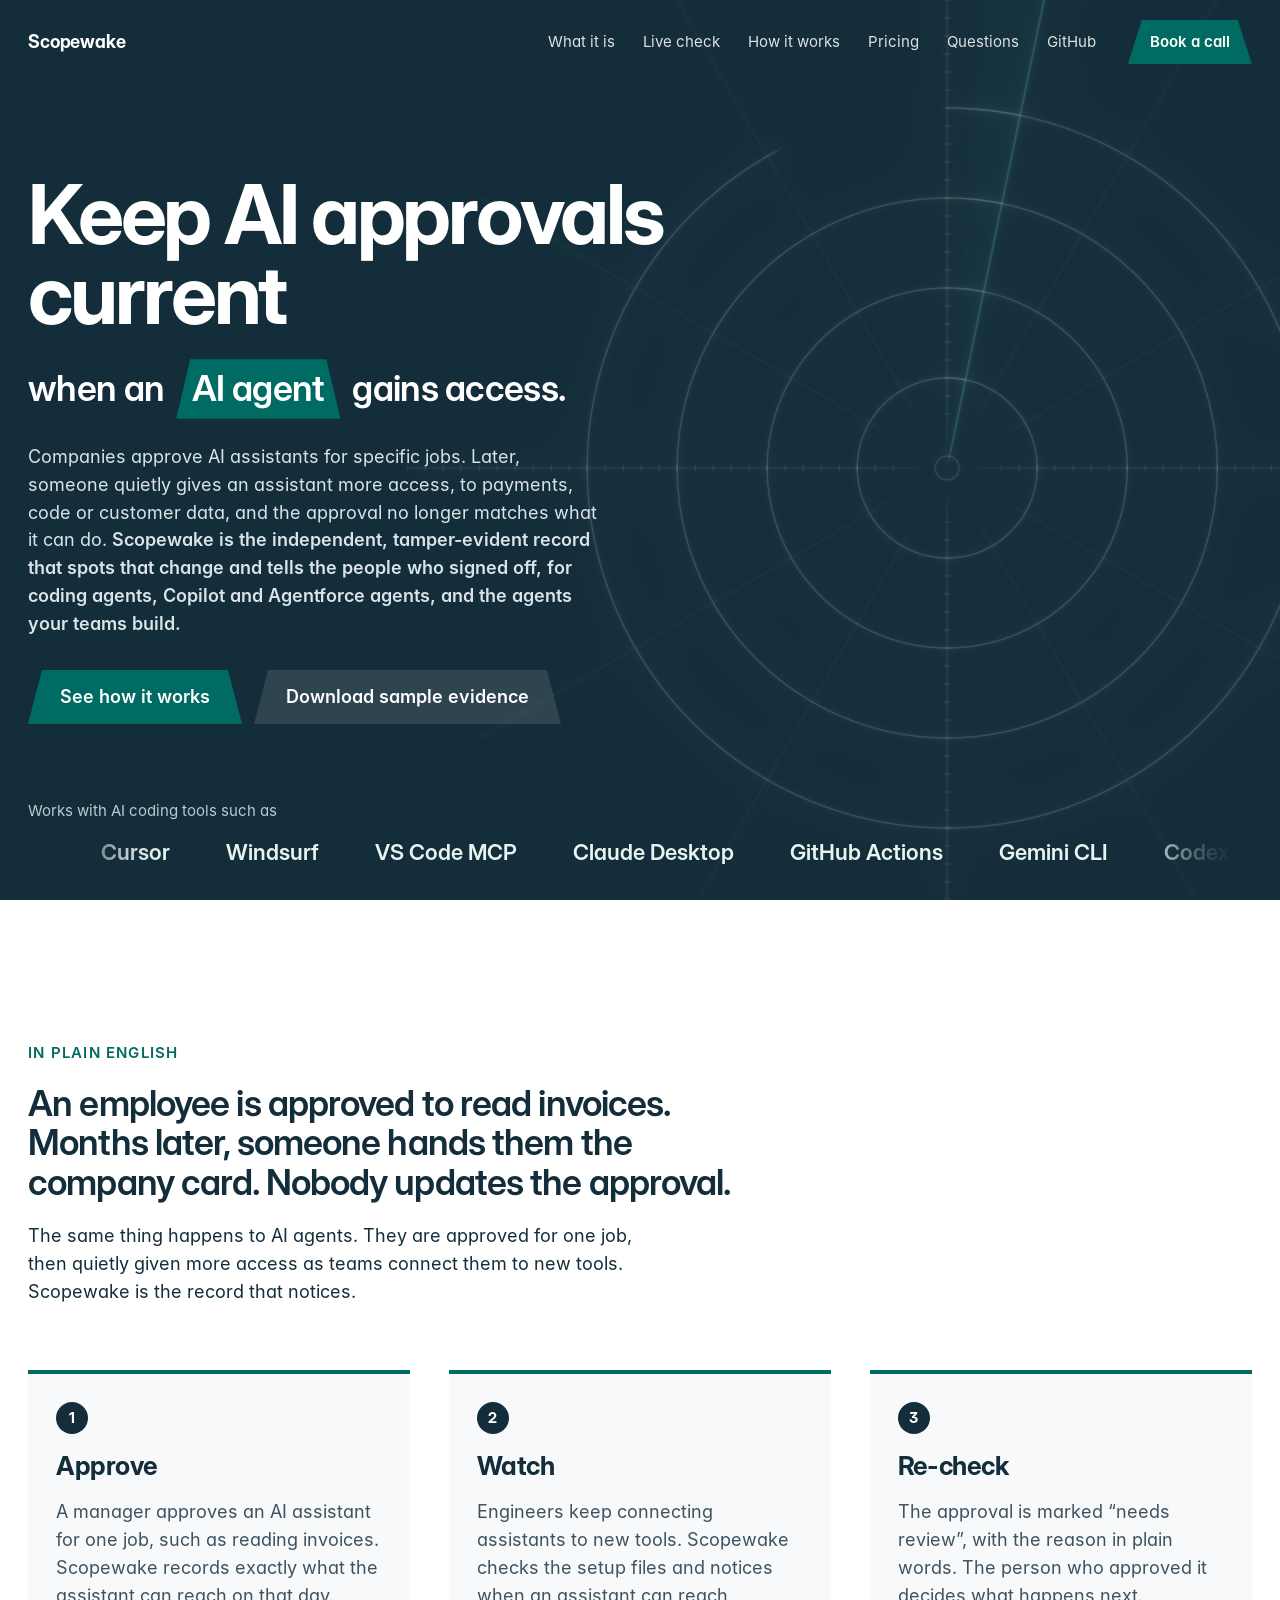
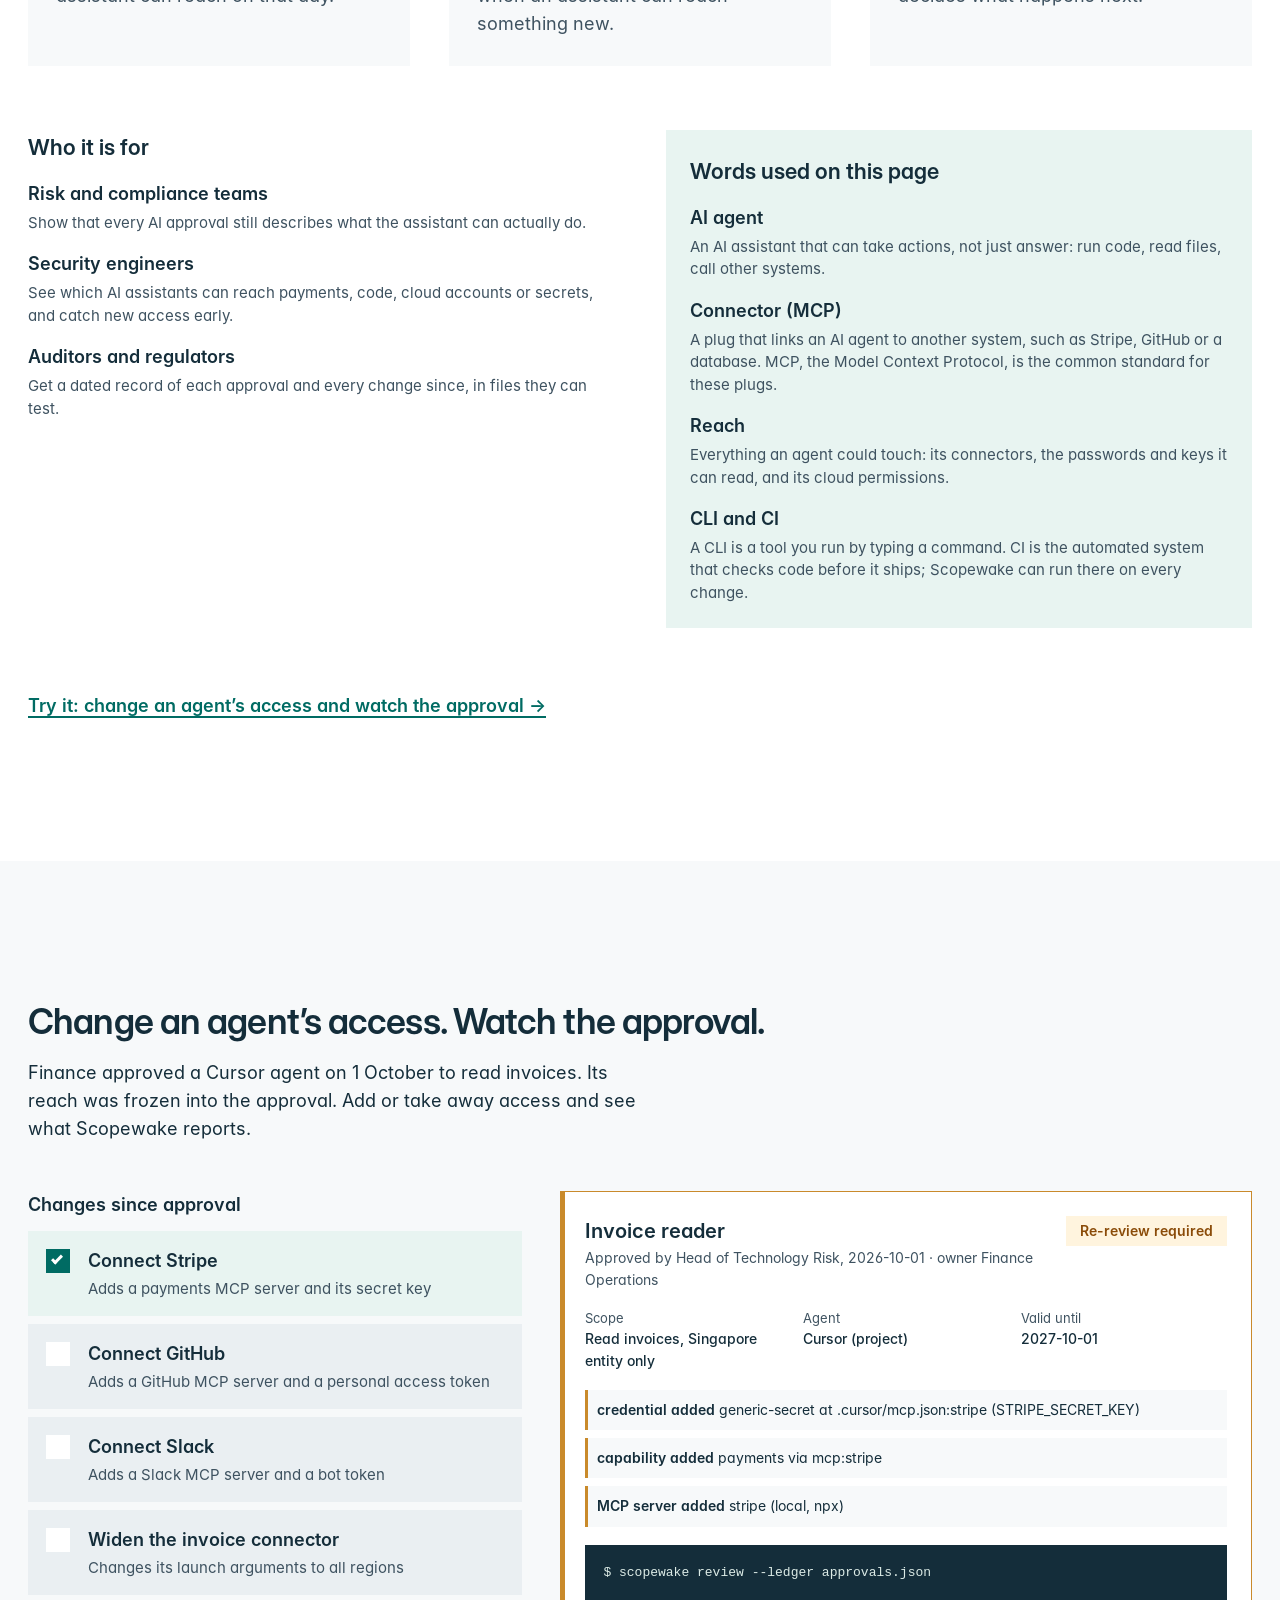
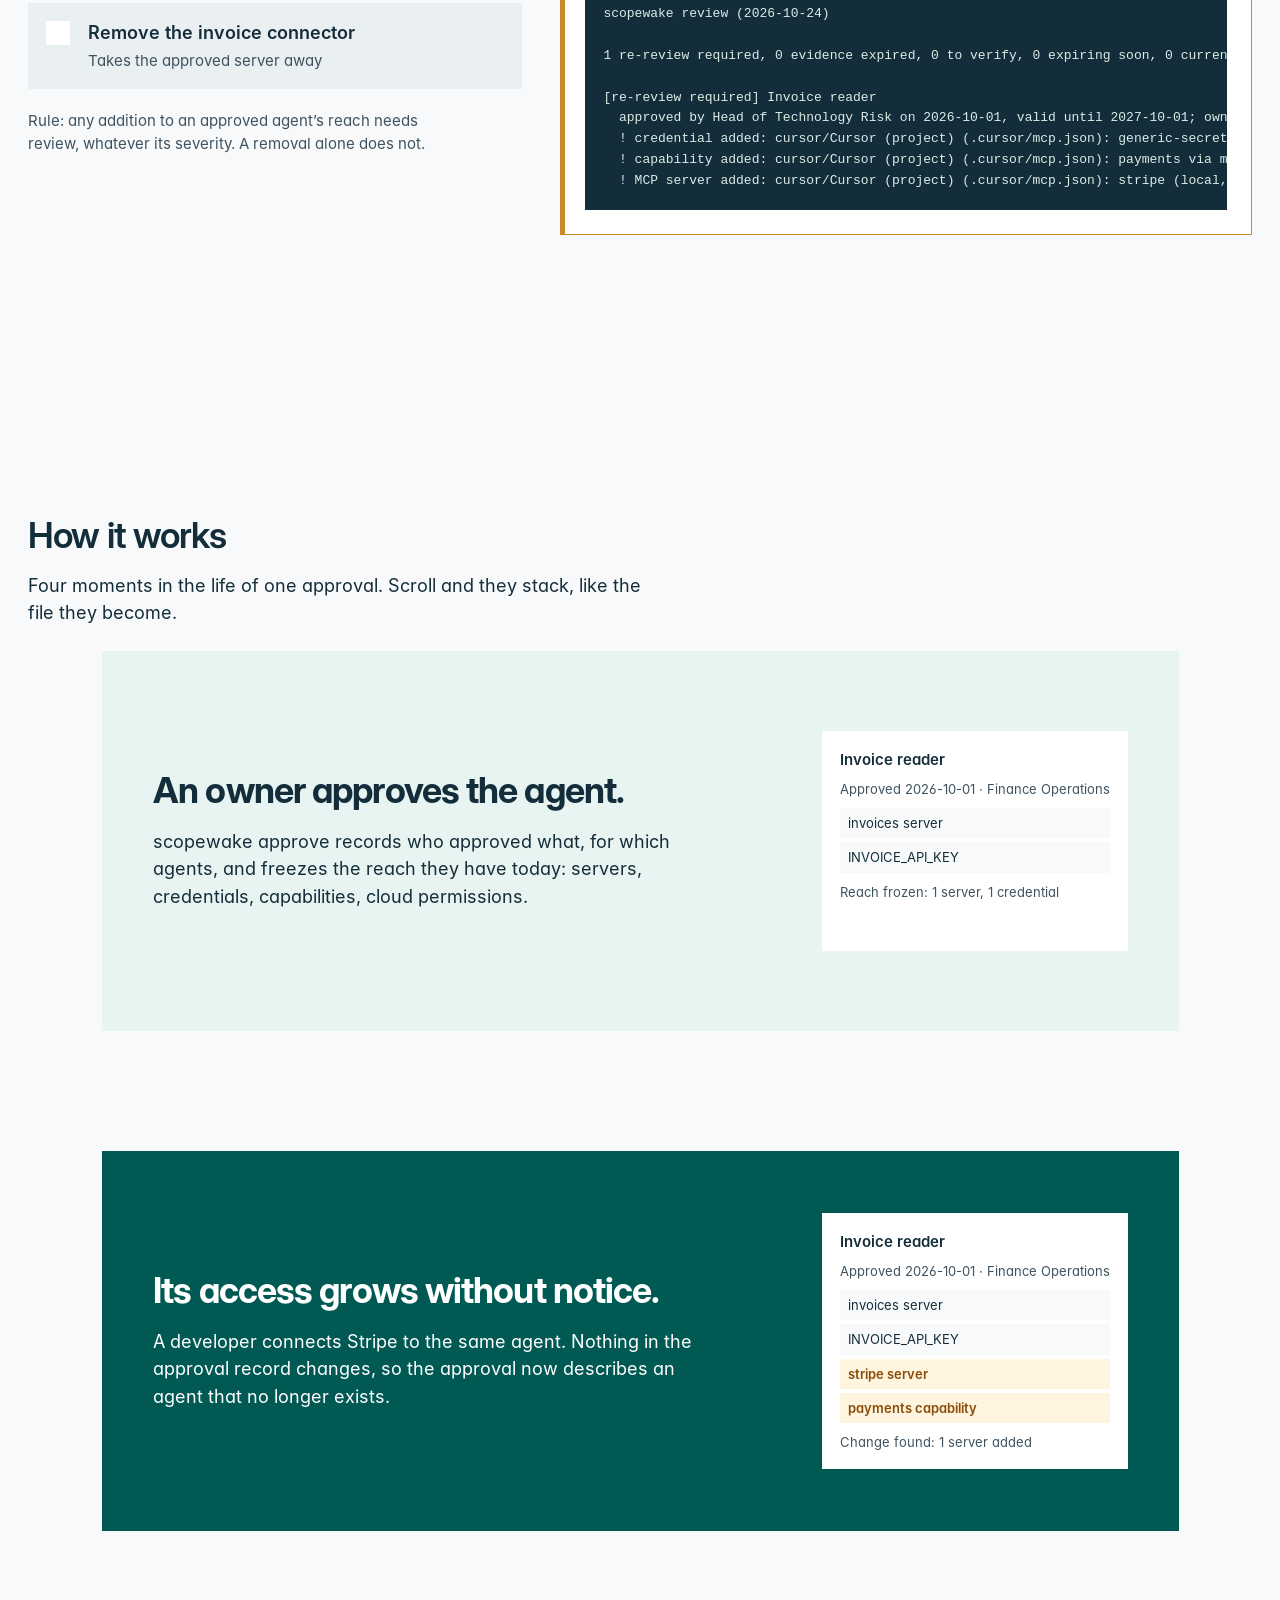
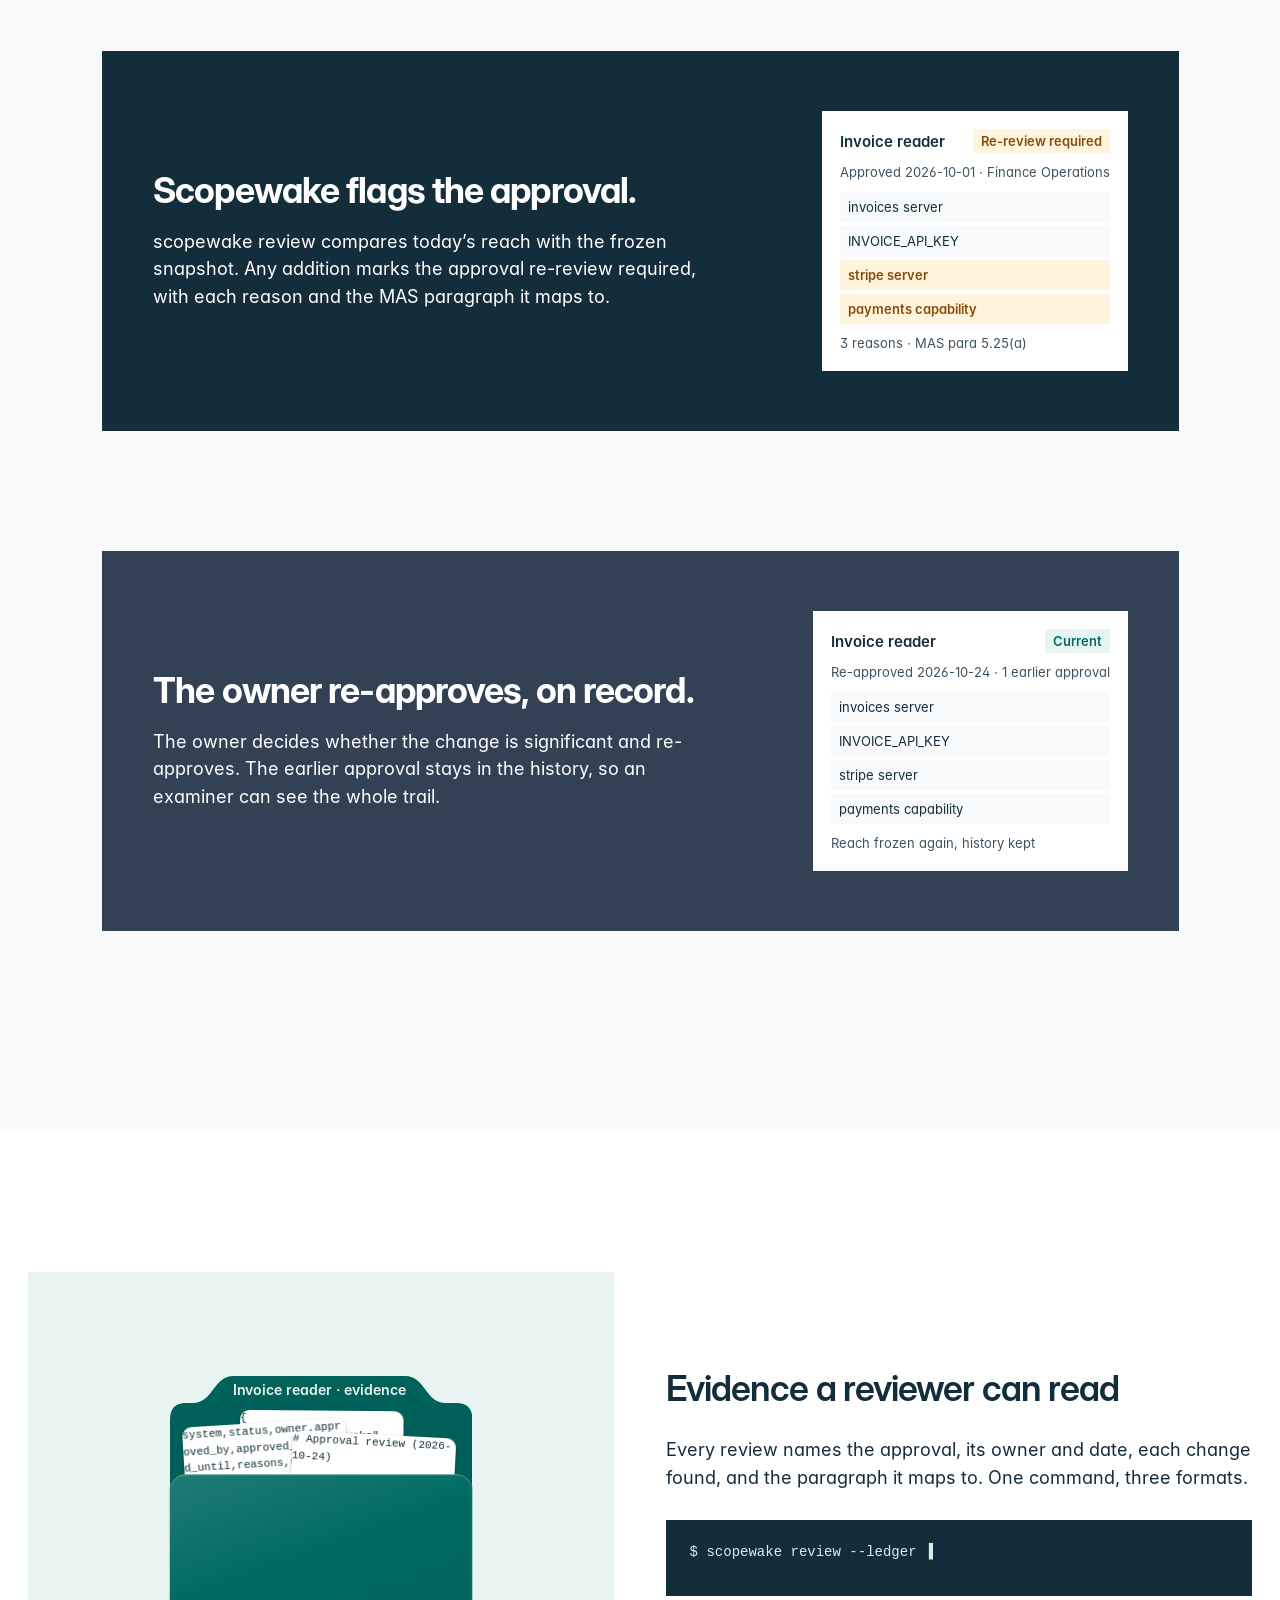
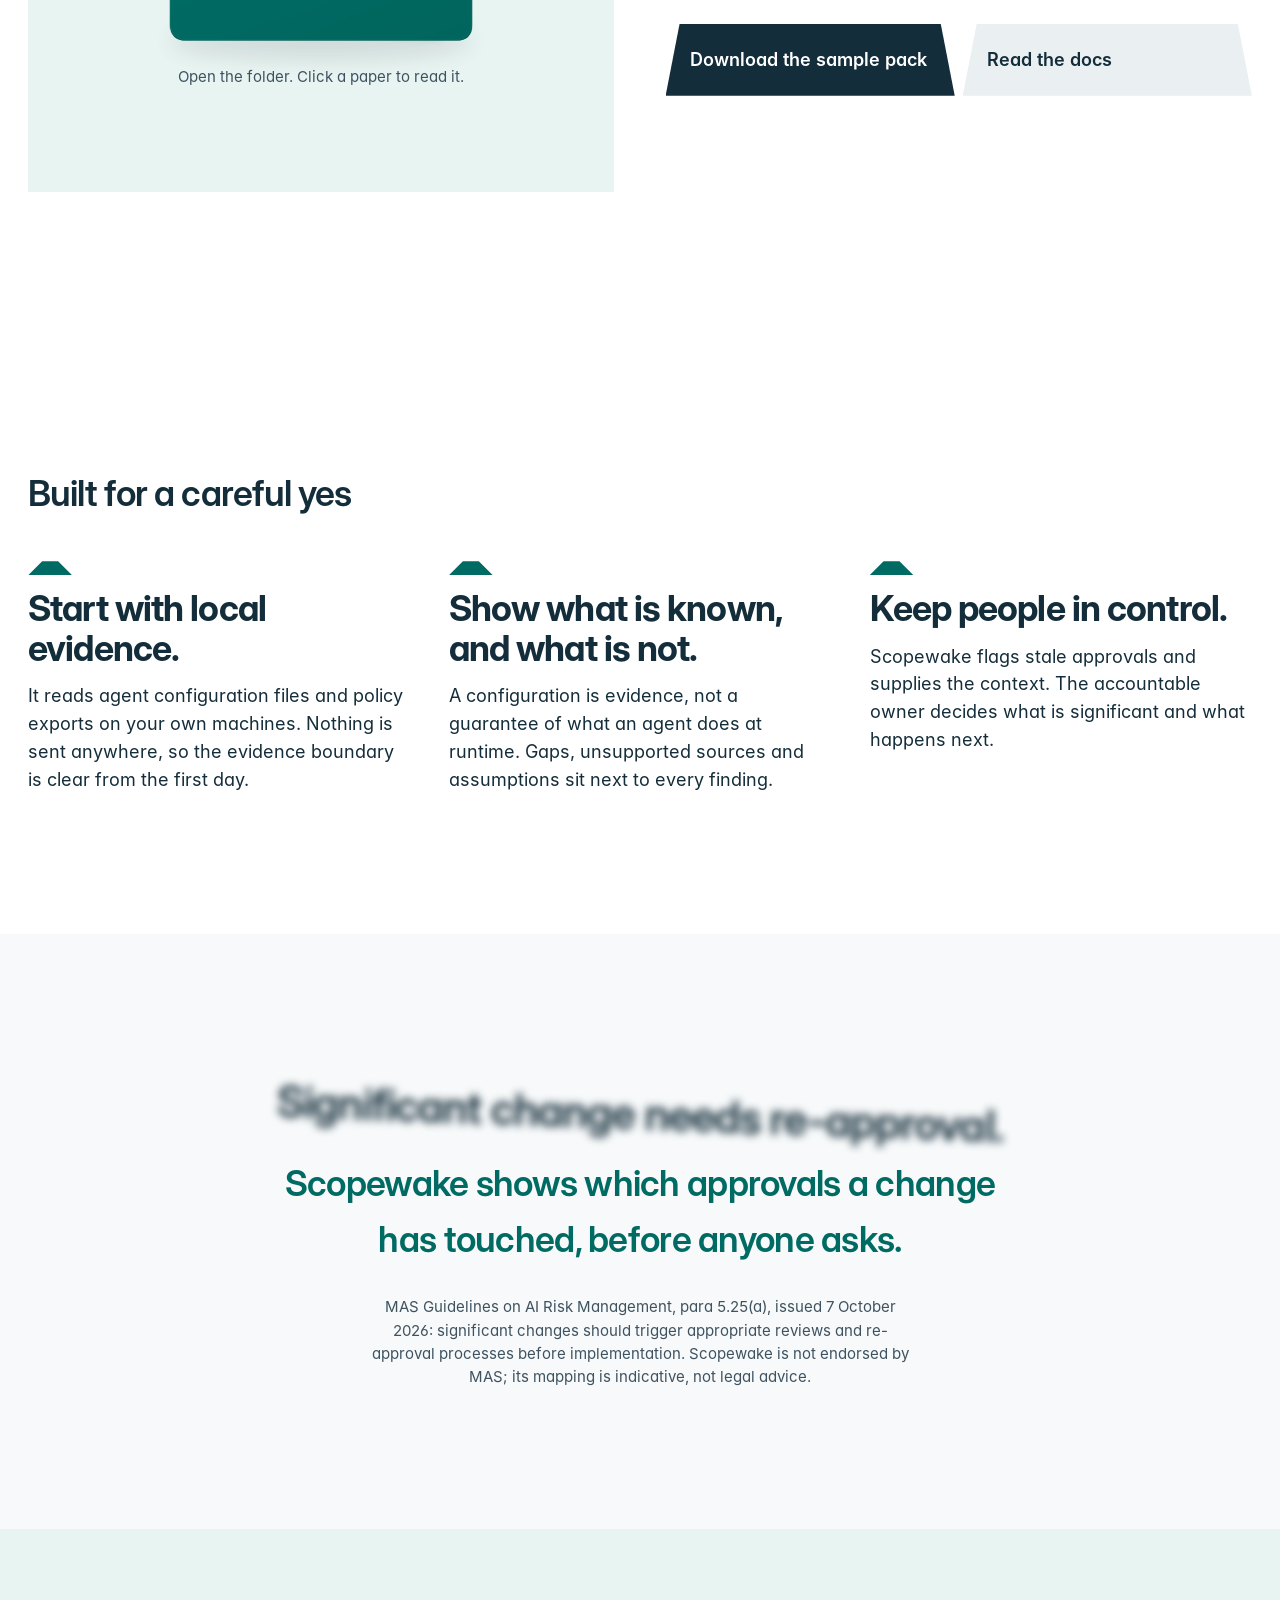
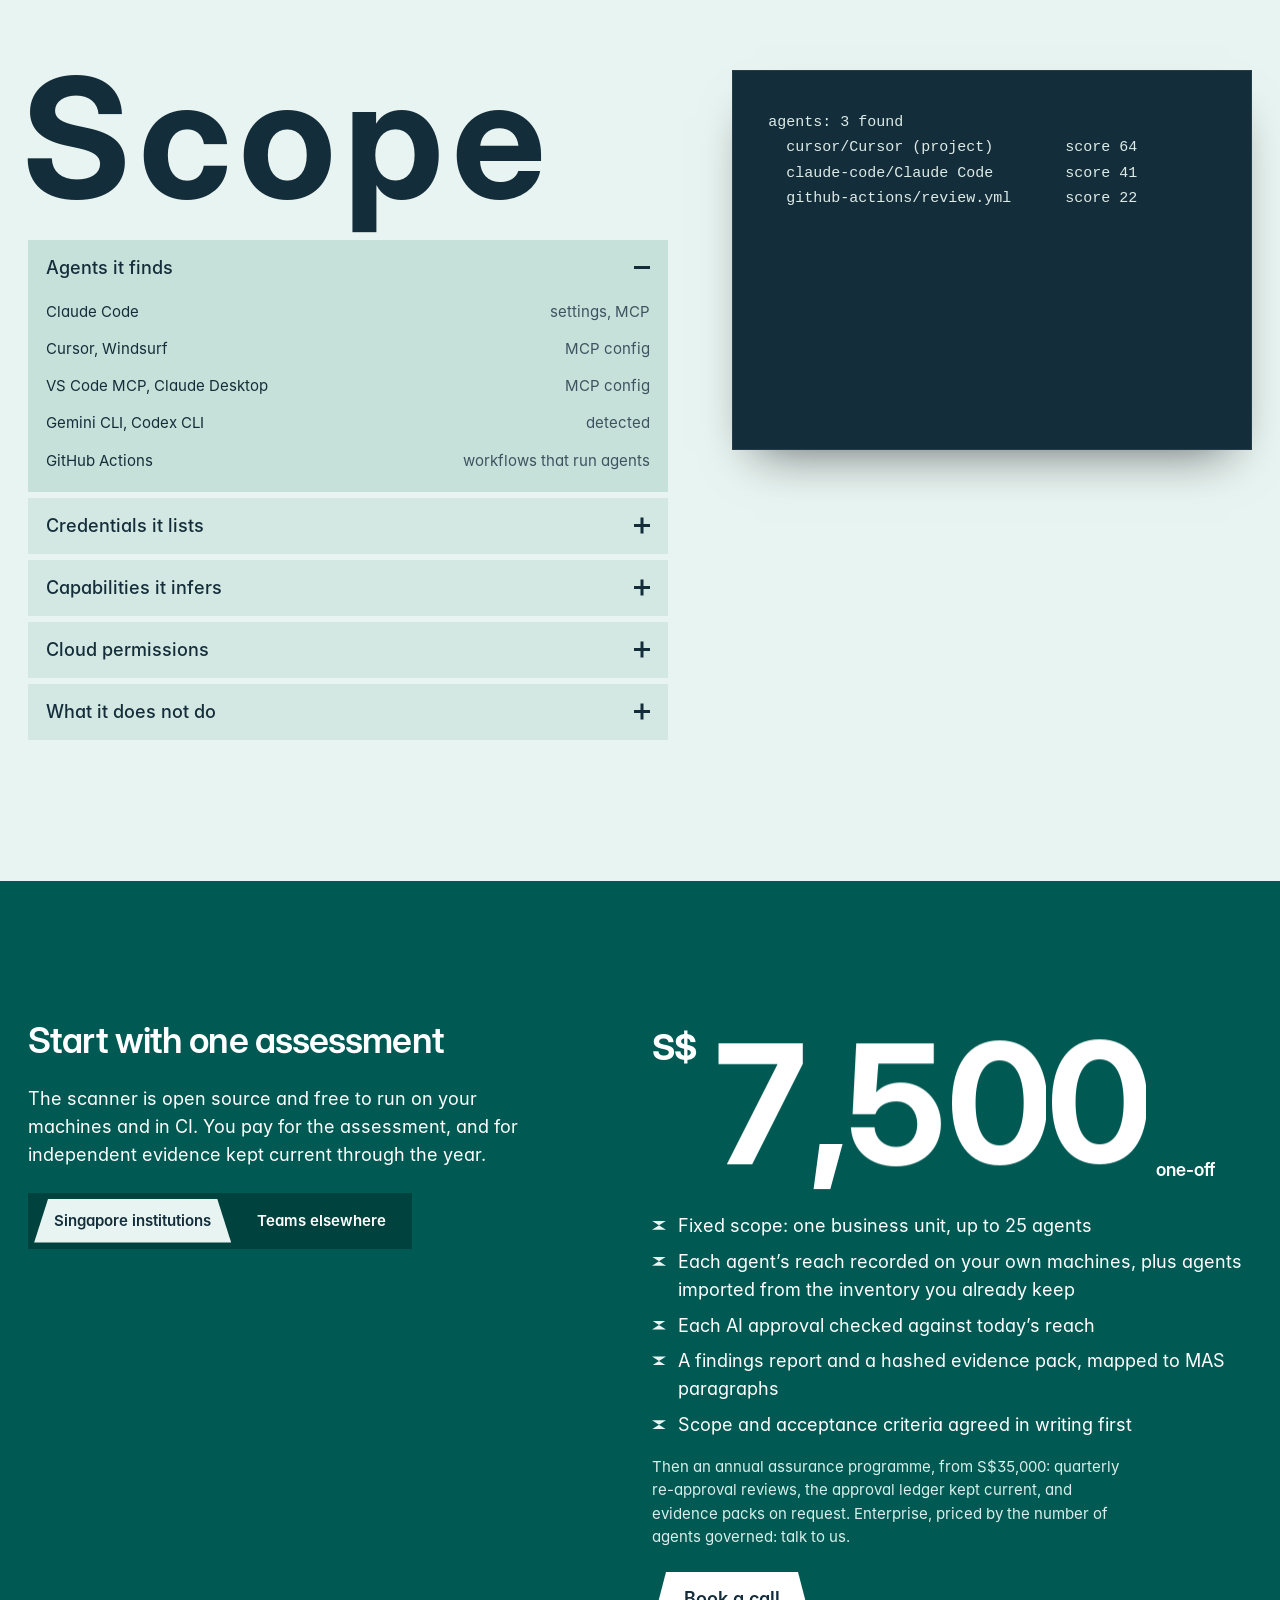
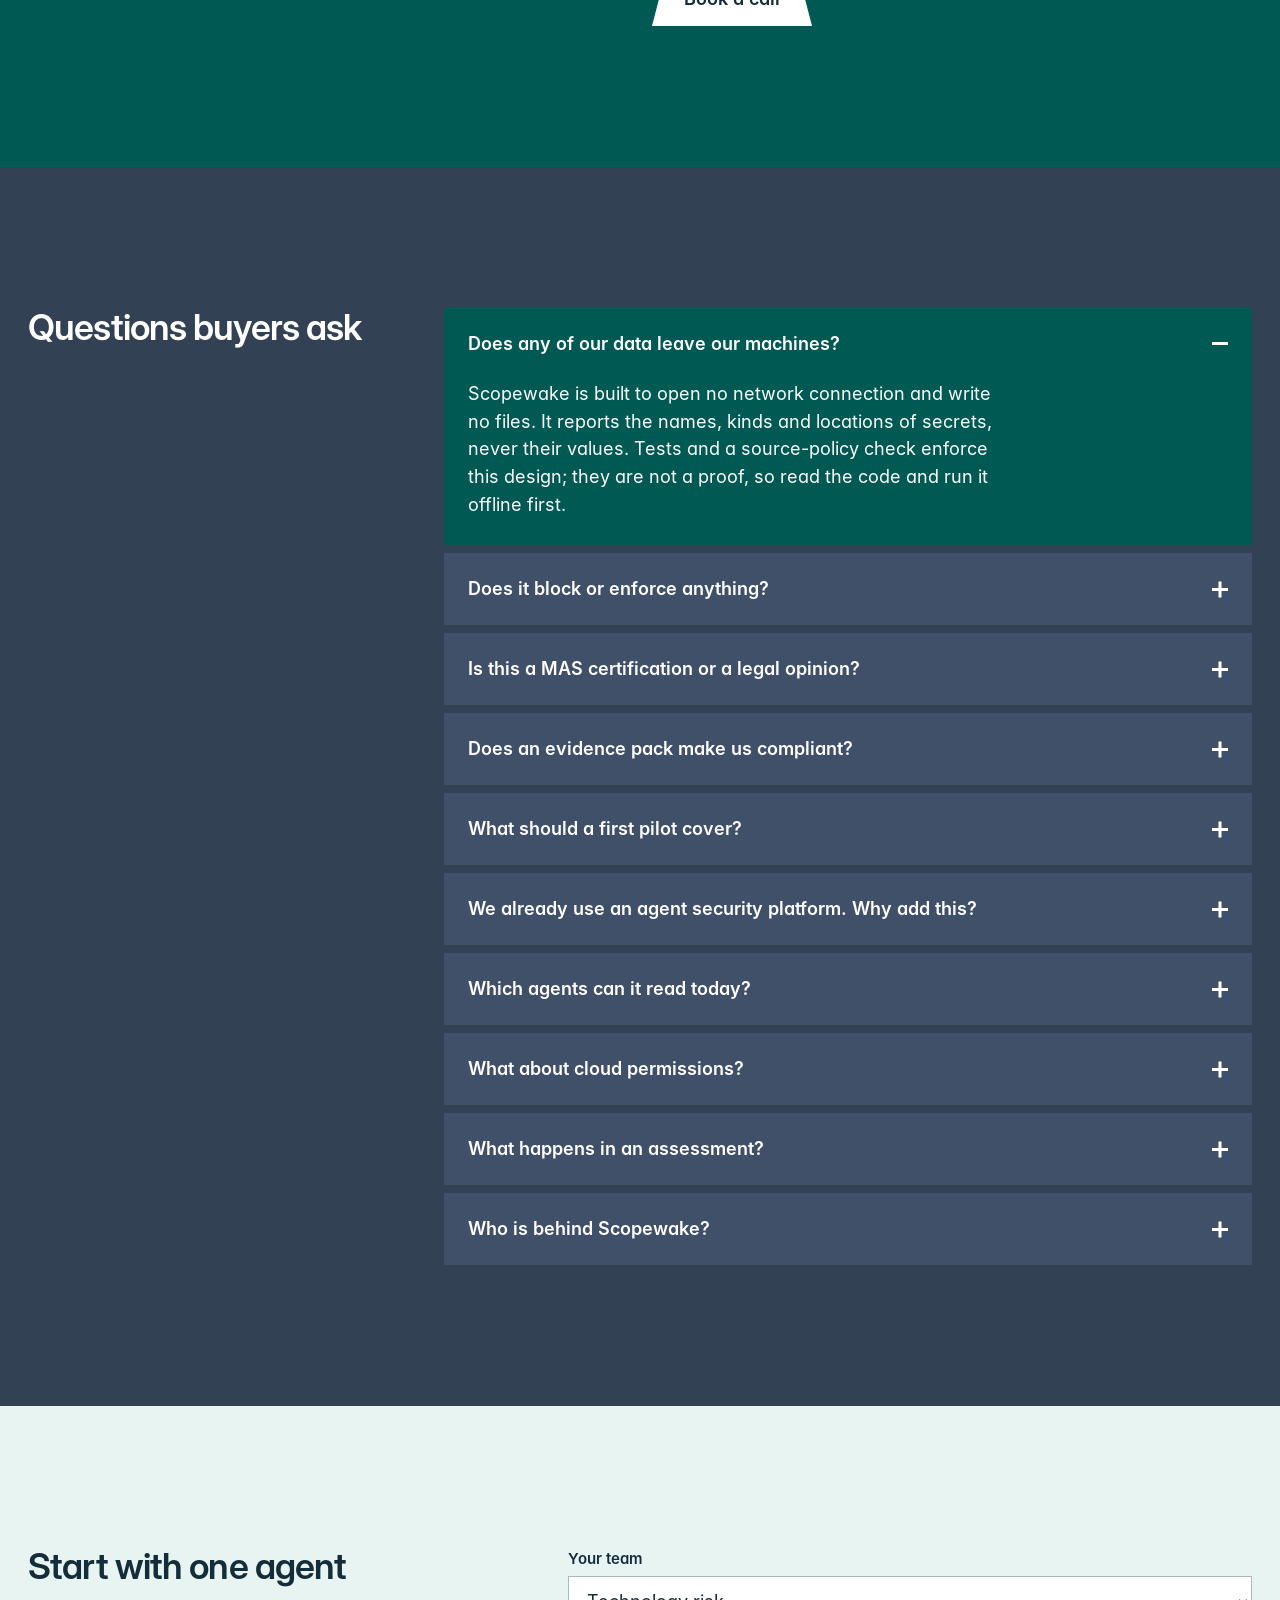
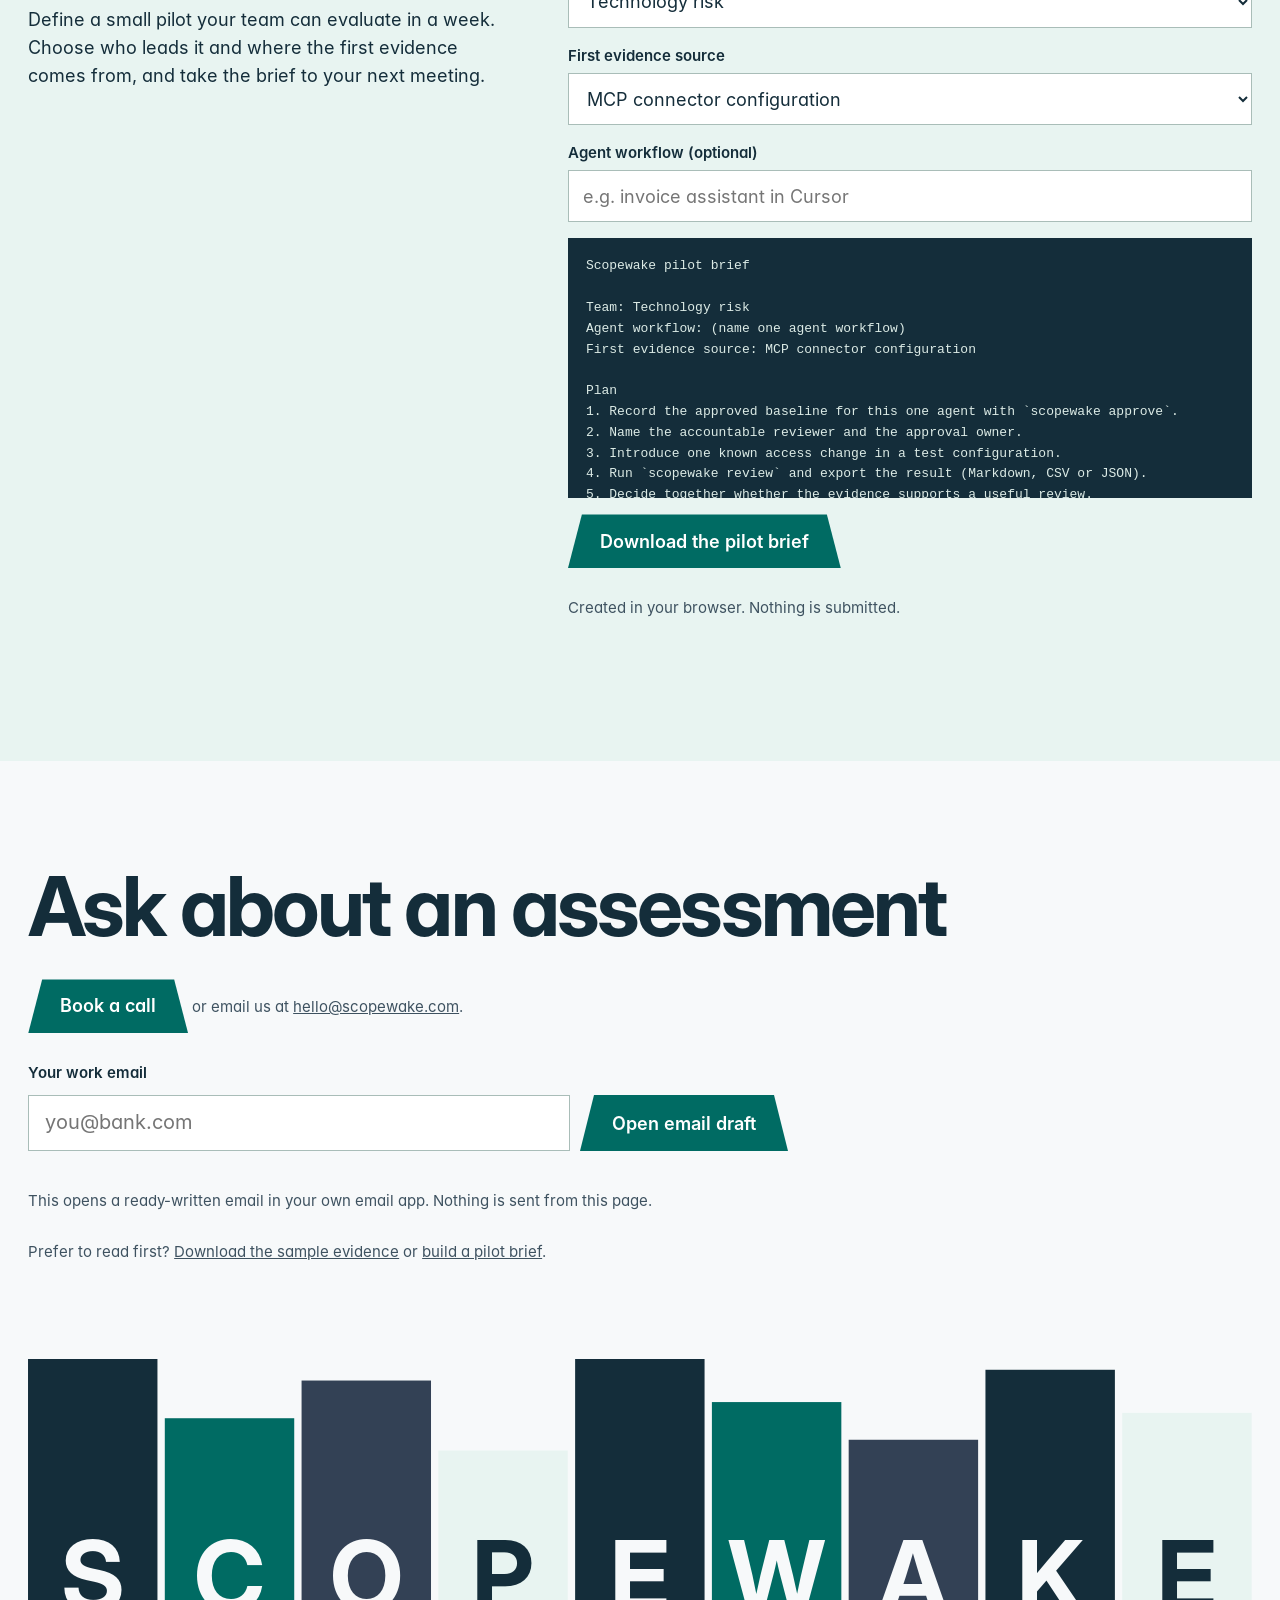
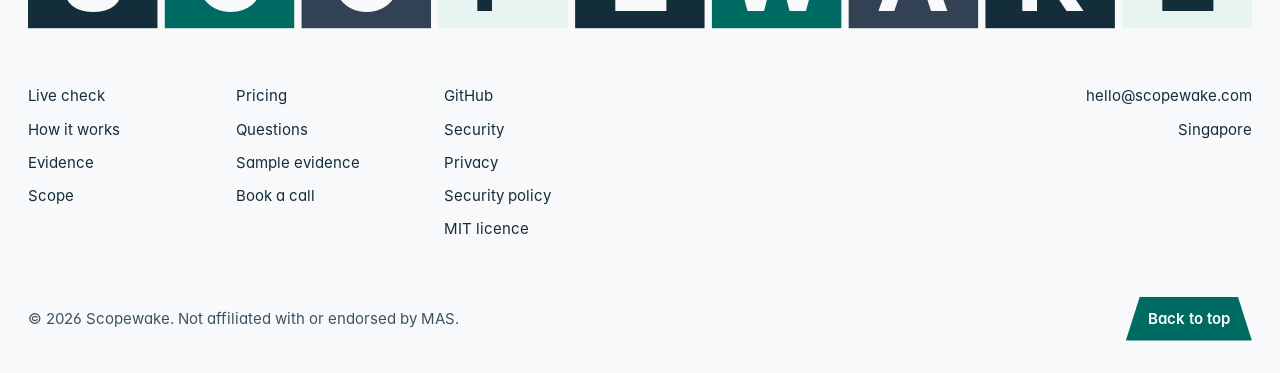
==== commit cf9c63f3: "Azure and Google Cloud reach from role exports - New 'scopewake azure' and 'scopewake gcp': rank pri" ====
--- a/site/index.html
+++ b/site/index.html
@@ -37,7 +37,7 @@
   name STRIPE_SECRET_KEY
   value never read into output</code></pre></details><details class="bar "><summary><span>Capabilities it infers</span><span class="plus" aria-hidden="true"></span></summary><ul><li><span>Shell and filesystem</span><span></span></li><li><span>Browser control</span><span></span></li><li><span>GitHub, Slack, email</span><span></span></li><li><span>Databases, cloud, payments</span><span>from MCP server names</span></li></ul><pre class="bar-inline" data-ui="true"><code>capability: payments via mcp:stripe
 capability: github via mcp:github
-capability: shell-execution via cursor</code></pre></details><details class="bar "><summary><span>Cloud permissions</span><span class="plus" aria-hidden="true"></span></summary><ul><li><span>AWS</span><span>from an IAM export you supply</span></li><li><span>Role chains</span><span>up to three AssumeRole hops</span></li><li><span>GCP and Azure</span><span>not analysed yet</span></li></ul><pre class="bar-inline" data-ui="true"><code>$ scopewake aws iam.json
+capability: shell-execution via cursor</code></pre></details><details class="bar "><summary><span>Cloud permissions</span><span class="plus" aria-hidden="true"></span></summary><ul><li><span>AWS</span><span>from an IAM export you supply</span></li><li><span>Role chains</span><span>up to three AssumeRole hops</span></li><li><span>Azure and Google Cloud</span><span>from role exports you supply; approximate</span></li></ul><pre class="bar-inline" data-ui="true"><code>$ scopewake aws iam.json
   ci-deployer      privilege escalation
   dev-agent        data read, secrets read</code></pre></details><details class="bar "><summary><span>What it does not do</span><span class="plus" aria-hidden="true"></span></summary><ul><li><span>Block or enforce</span><span>it reports only</span></li><li><span>Call cloud APIs</span><span>never</span></li><li><span>Verify keys are live</span><span>no</span></li><li><span>Certify compliance</span><span>no; owners decide</span></li></ul><pre class="bar-inline" data-ui="true"><code>Indicative mapping, not legal advice.
 The owner decides whether a change
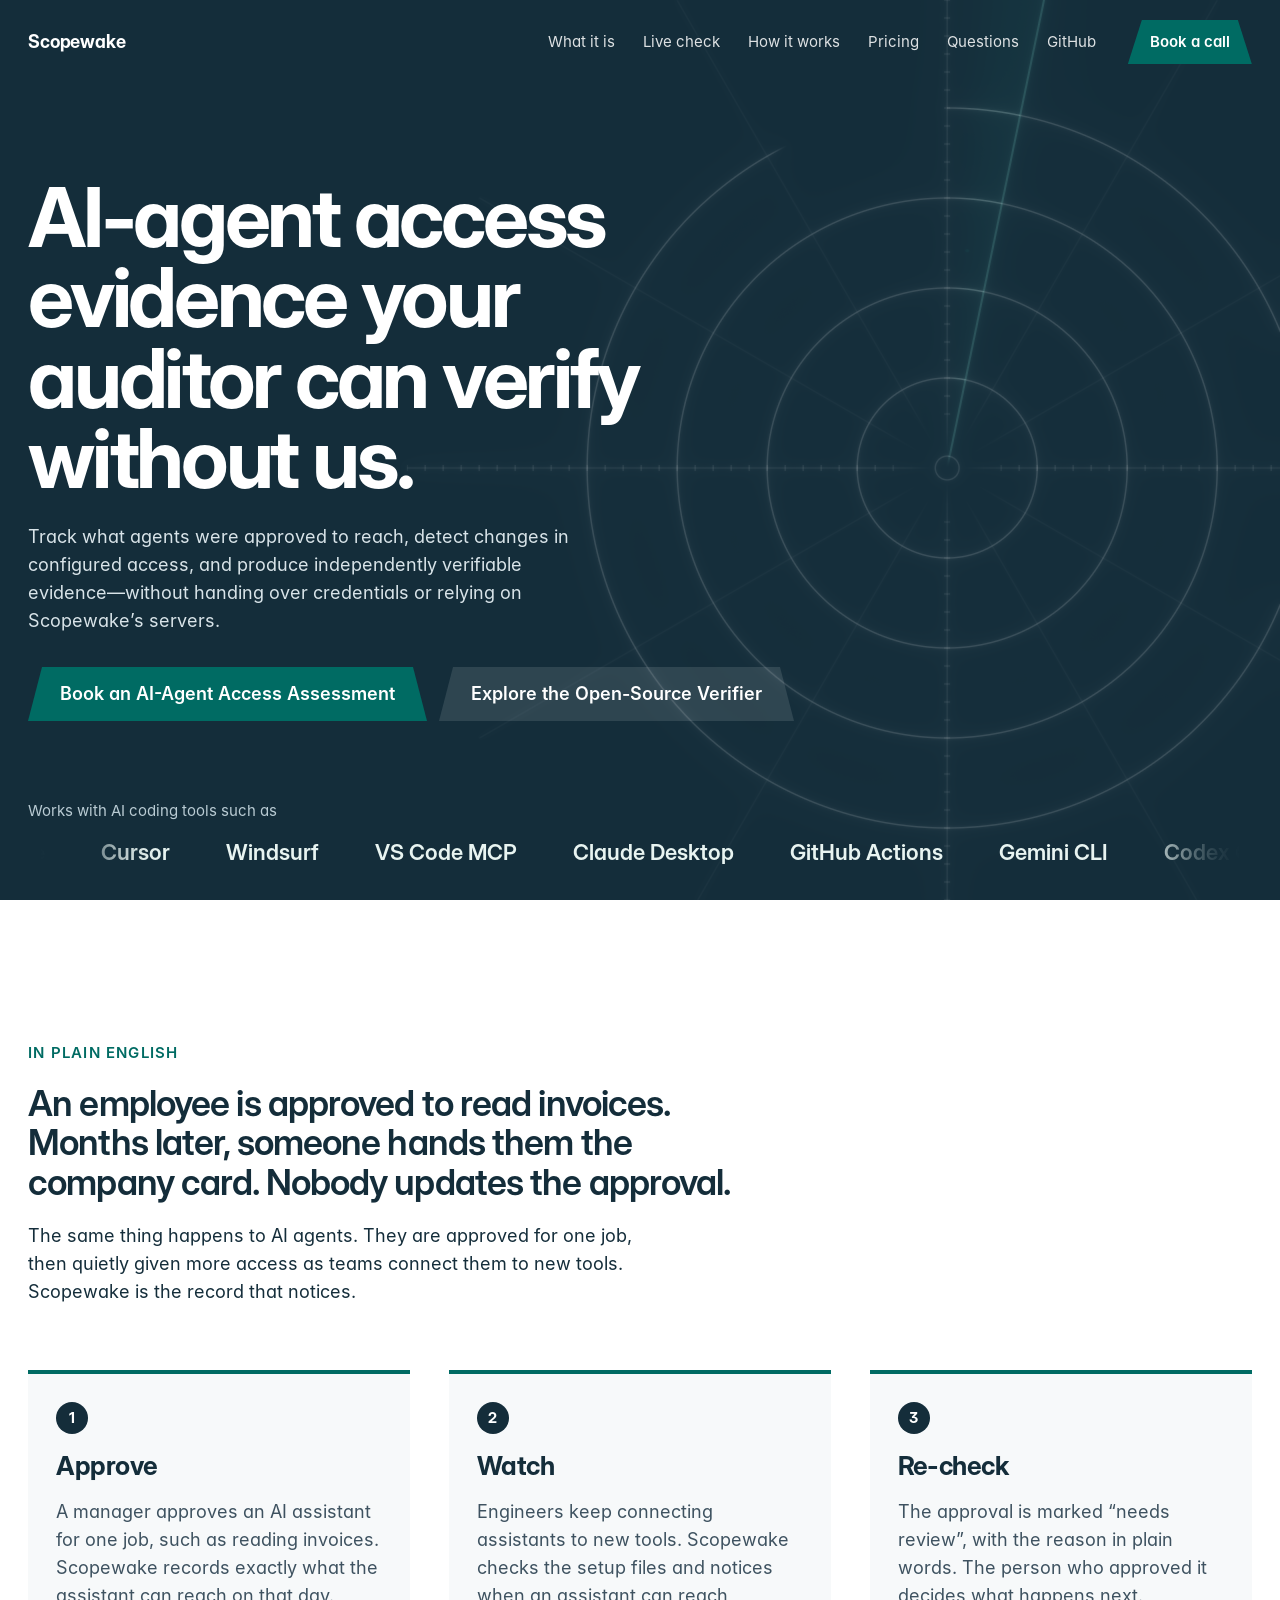
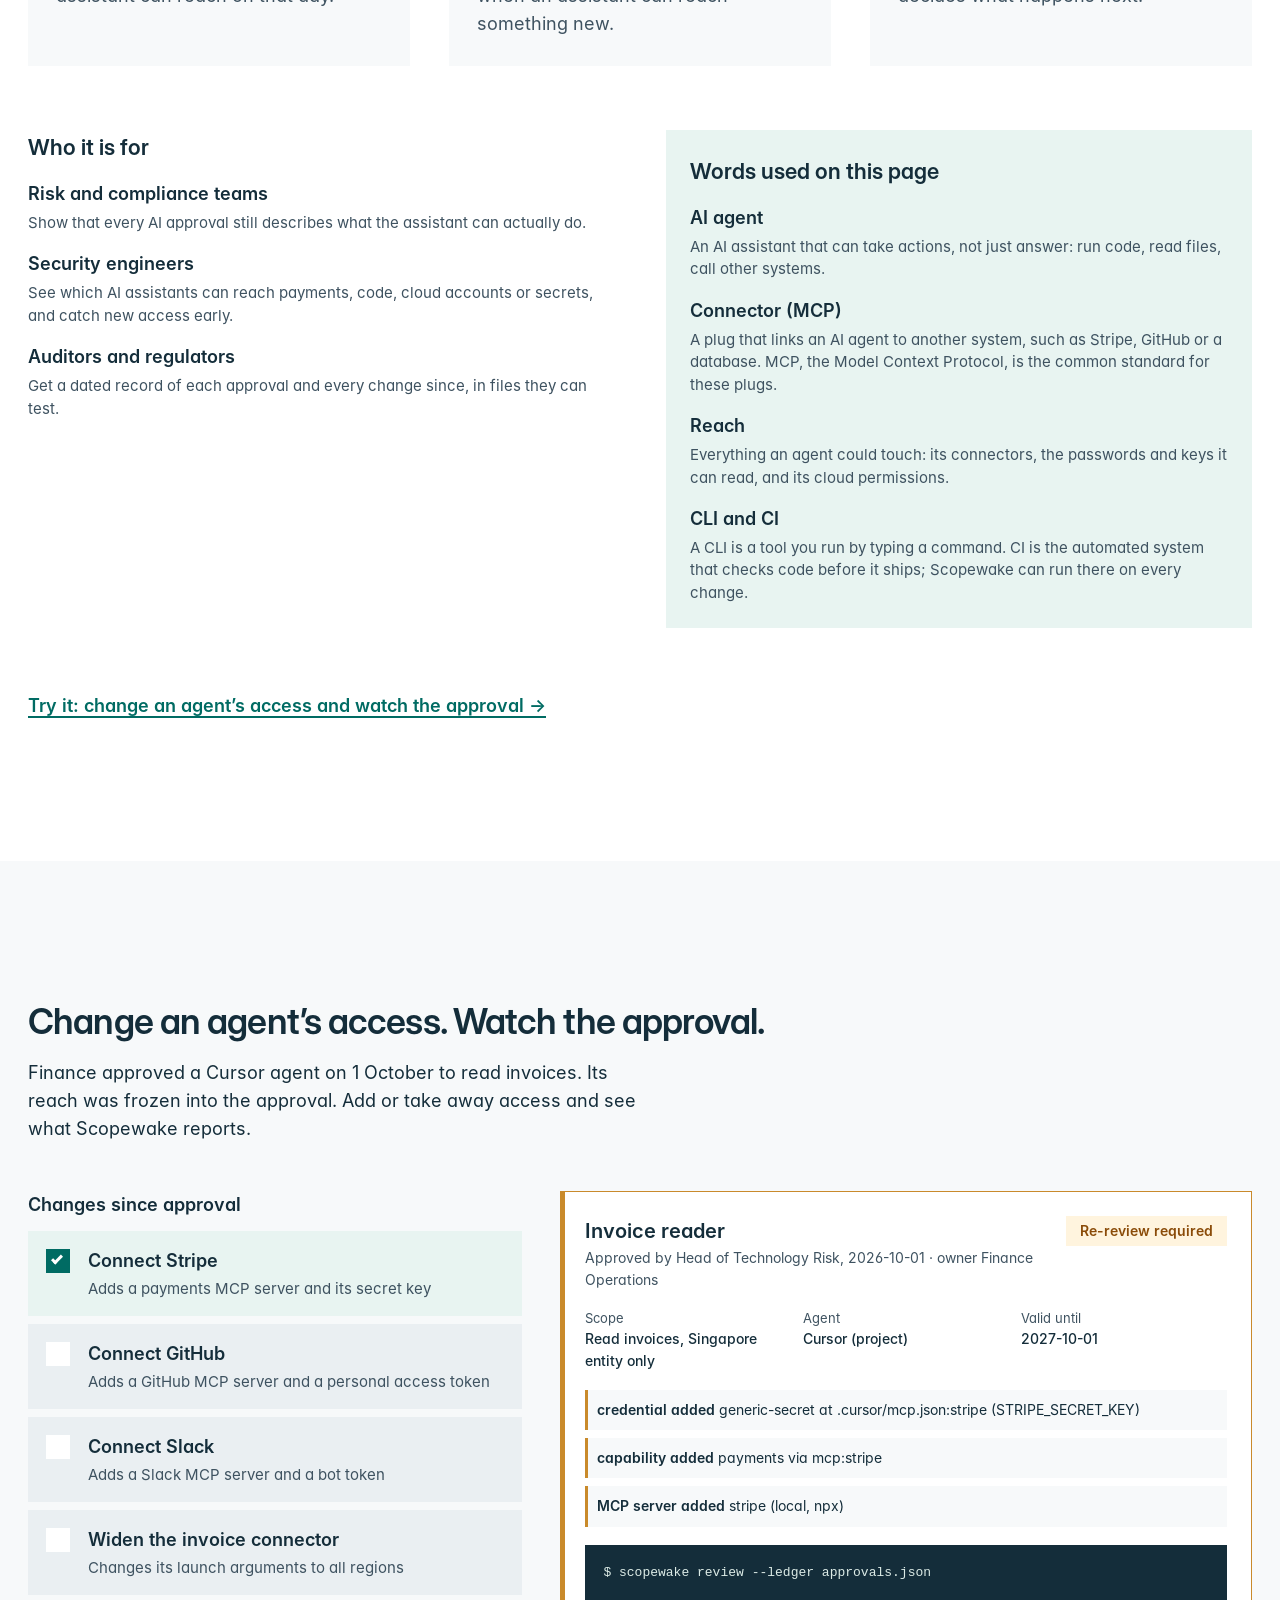
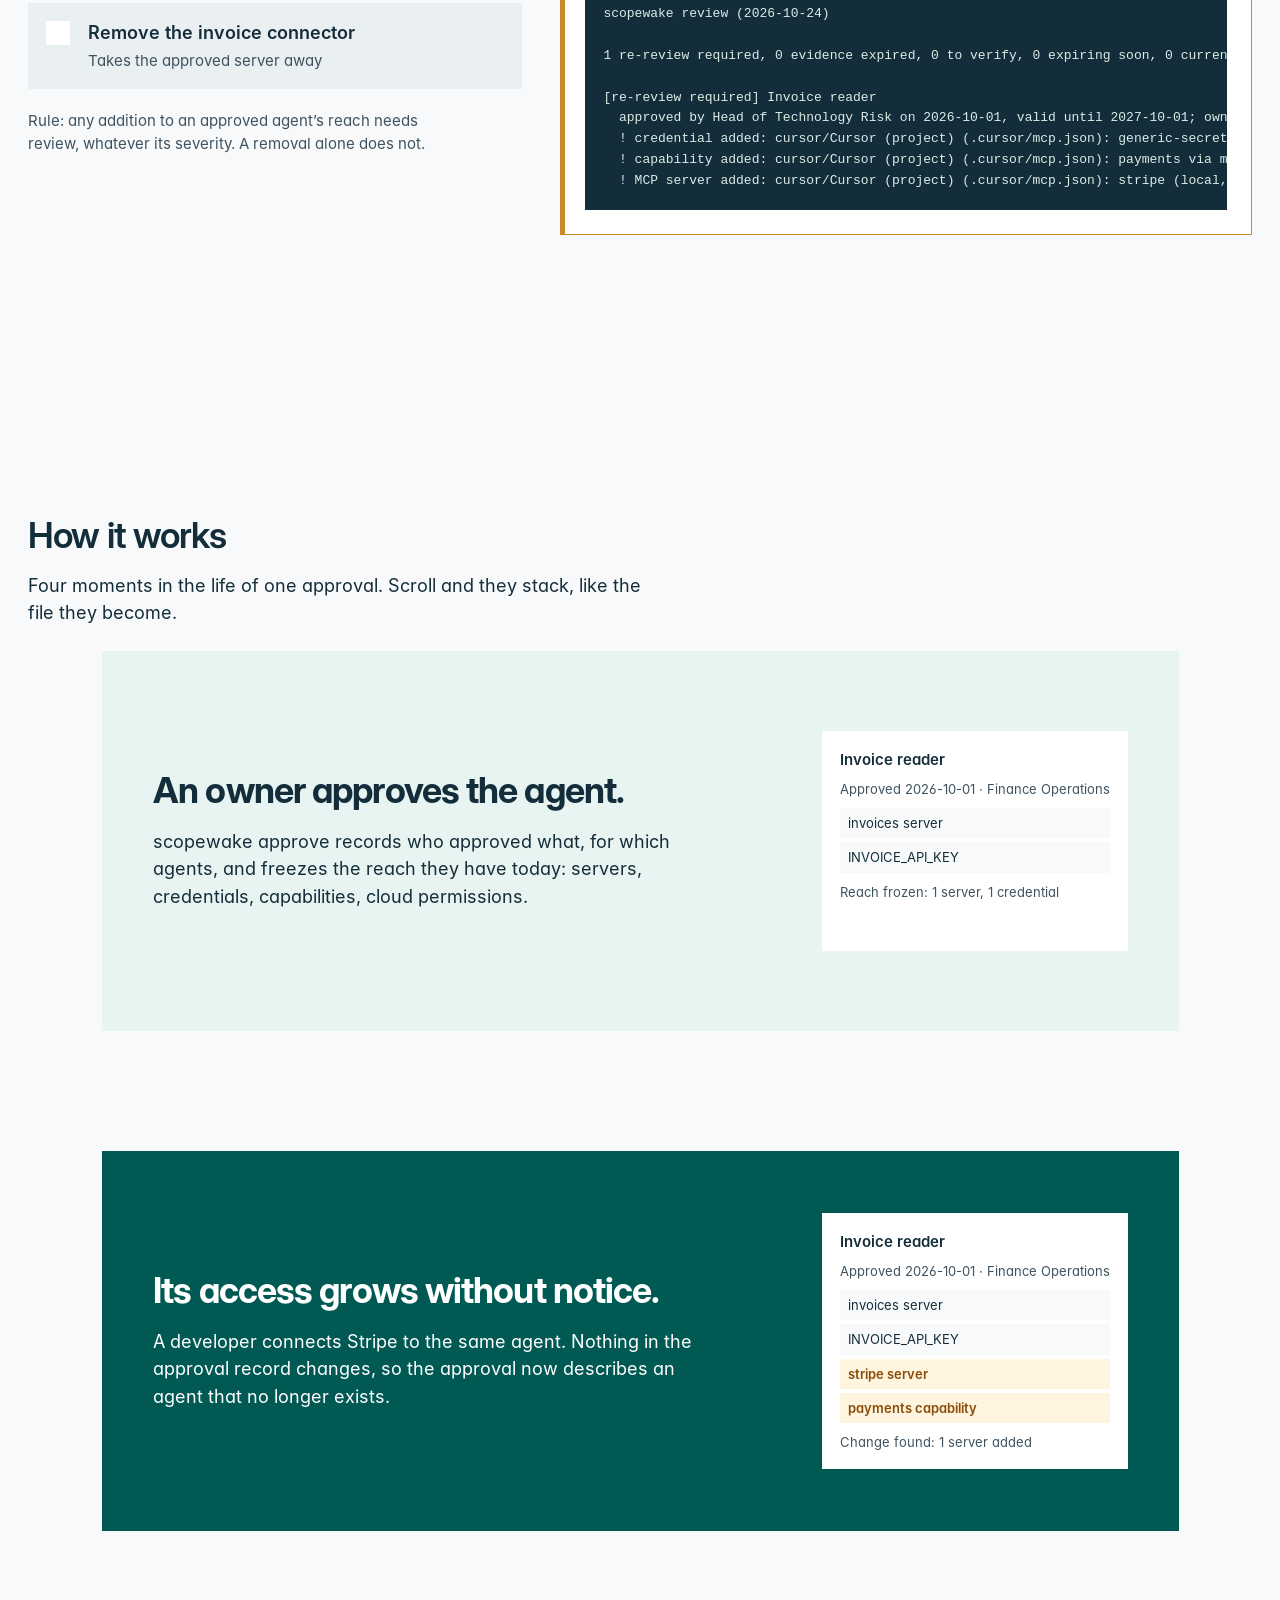
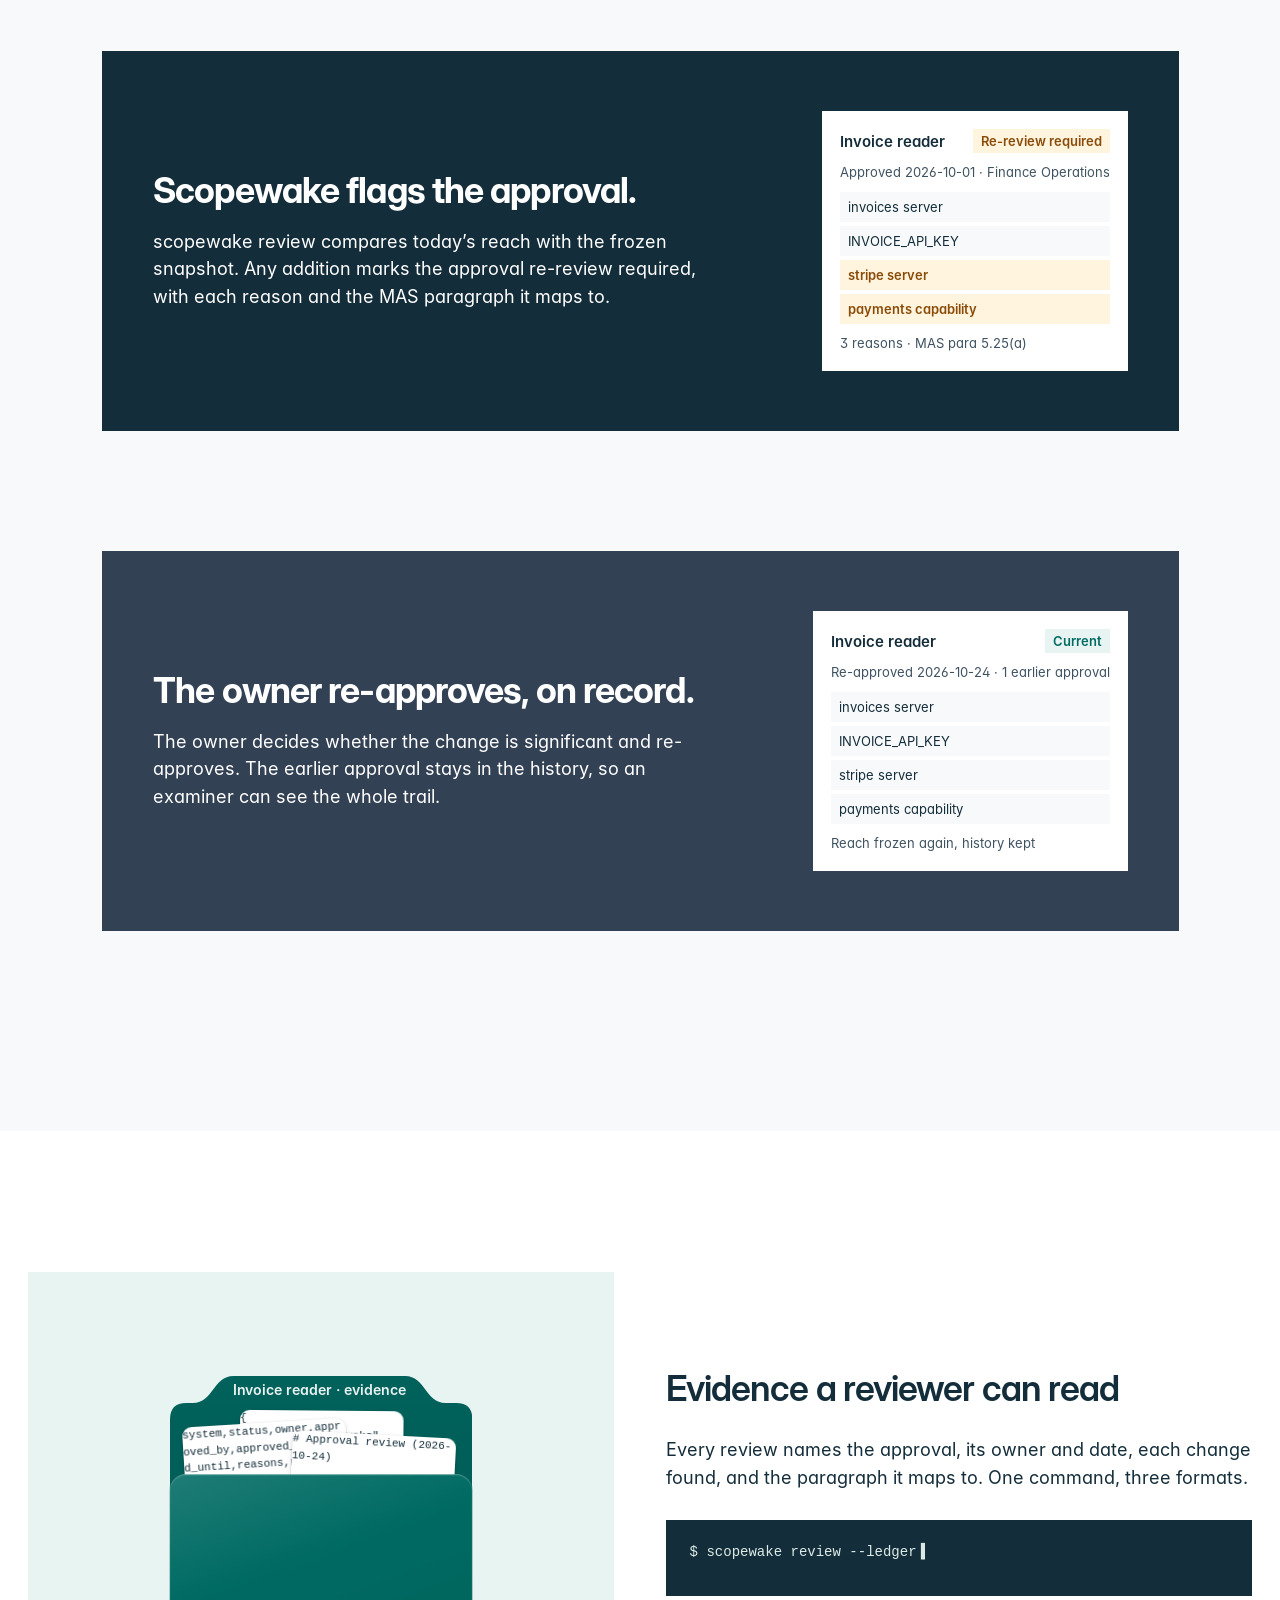
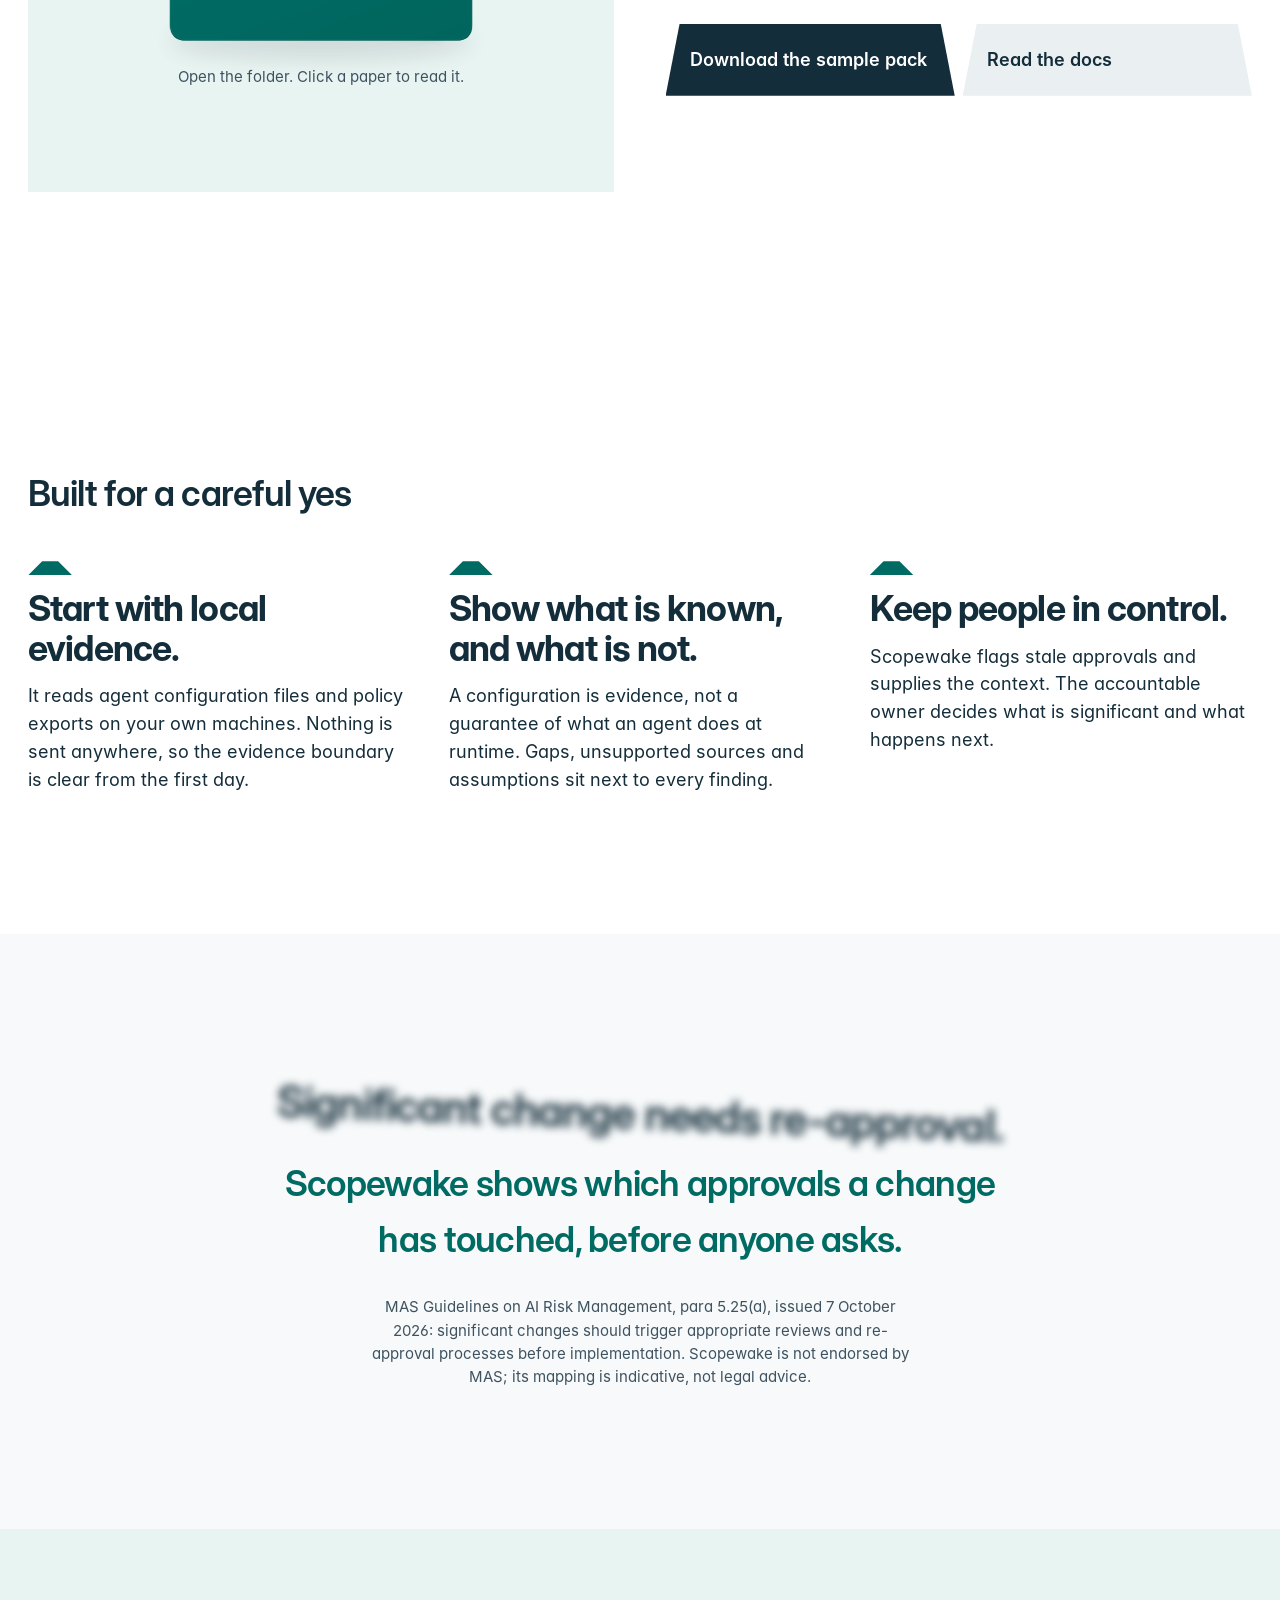
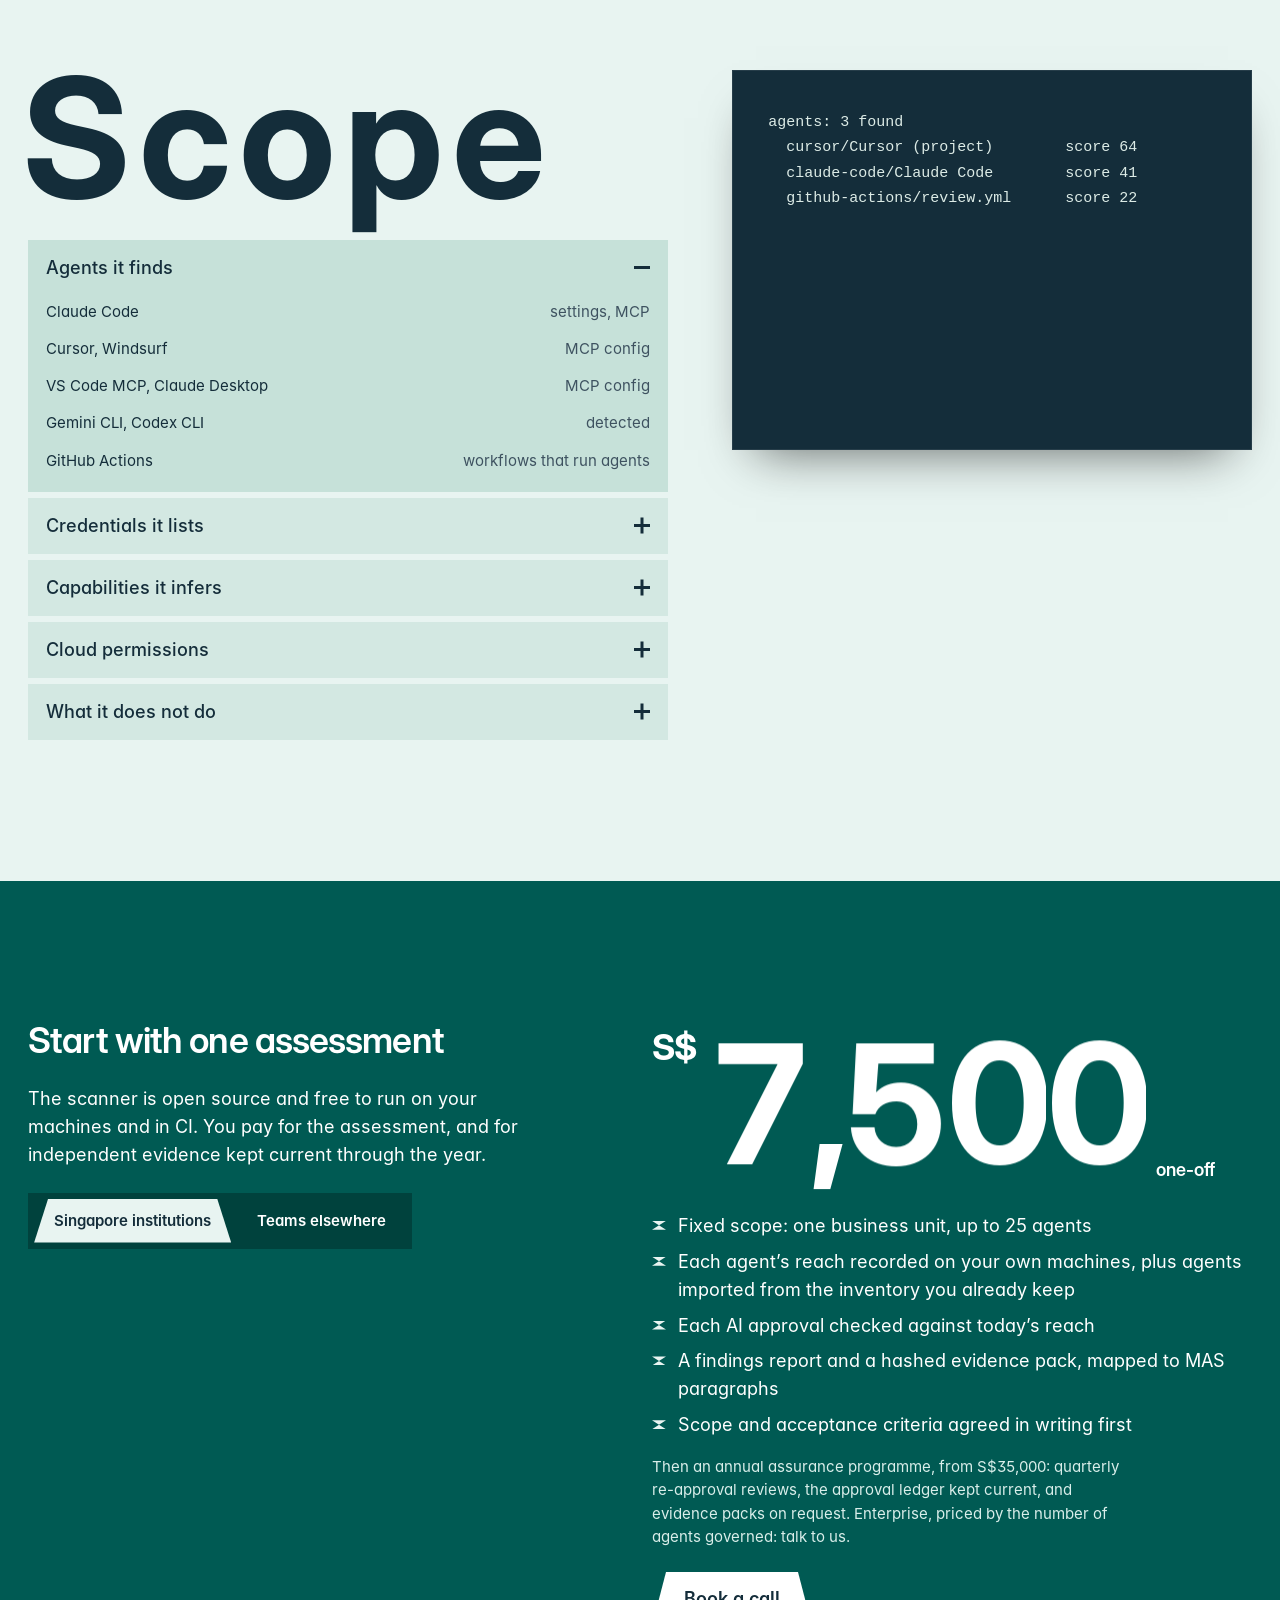
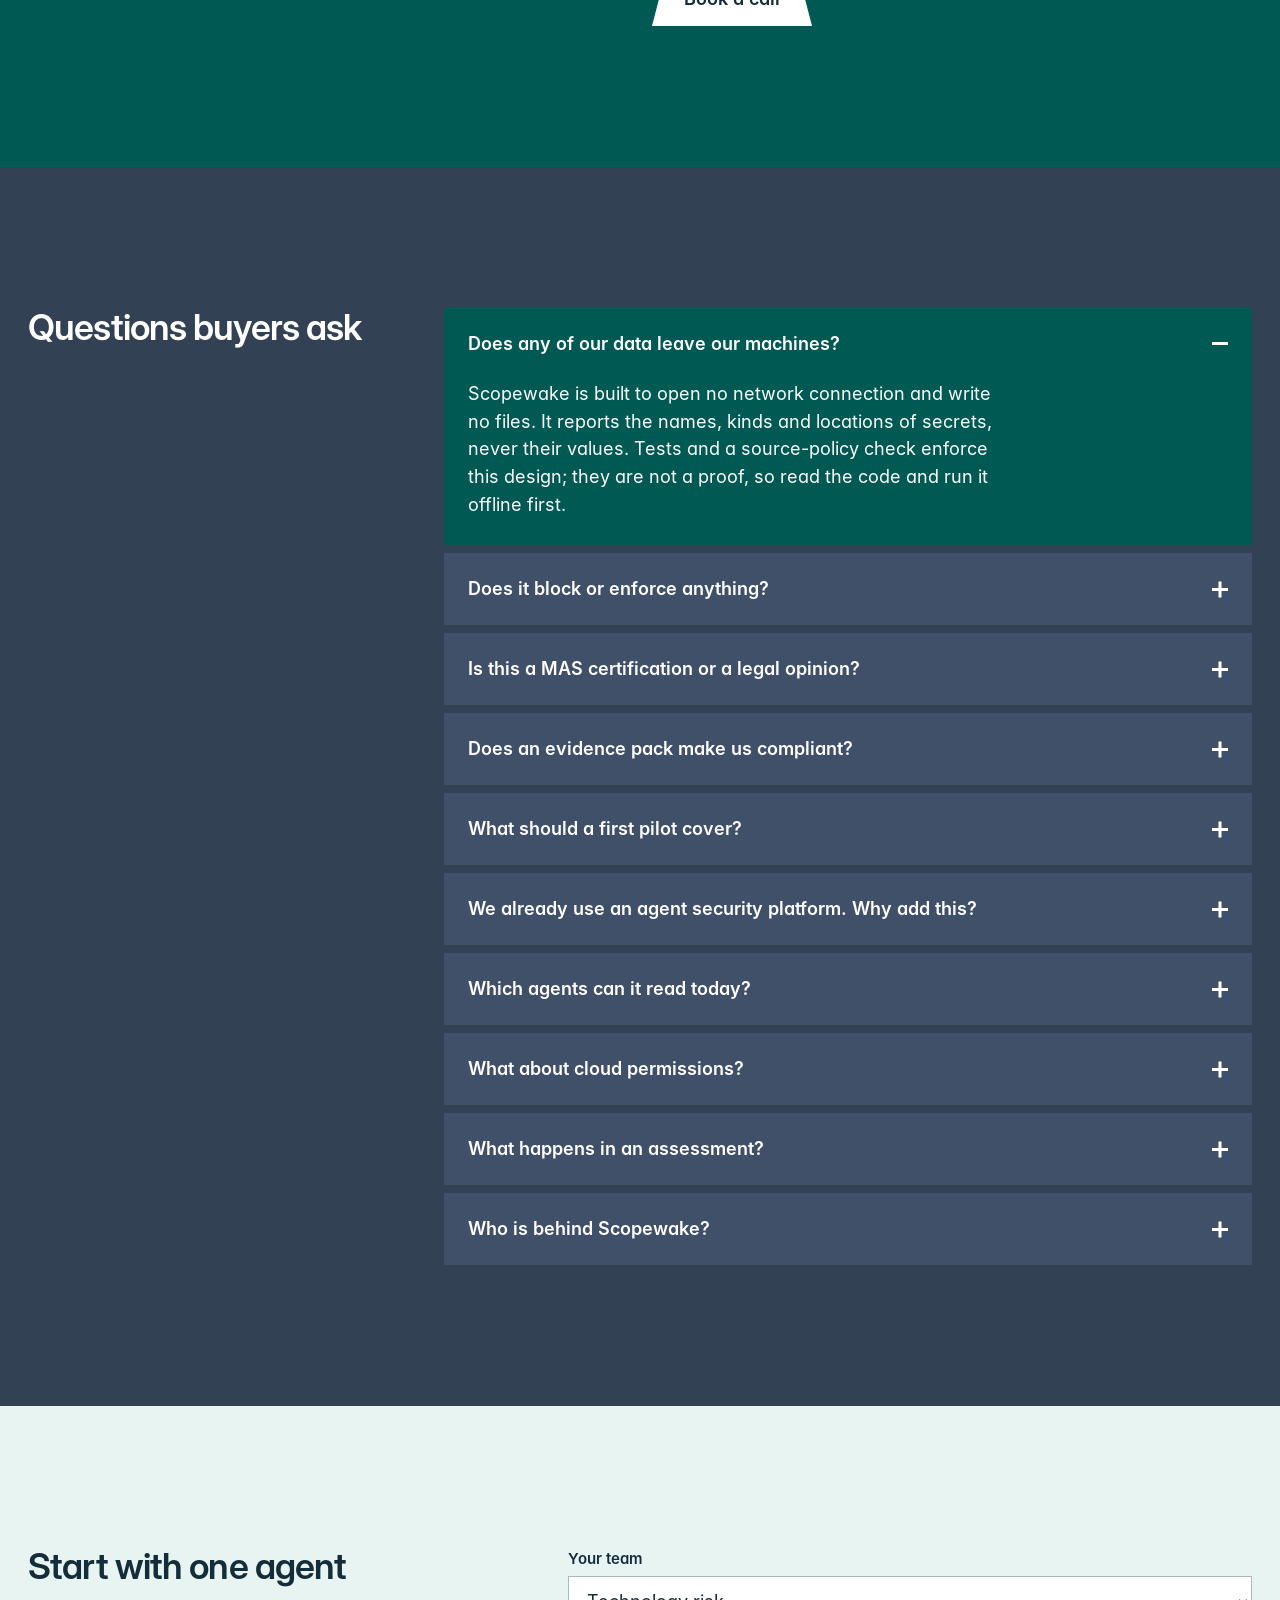
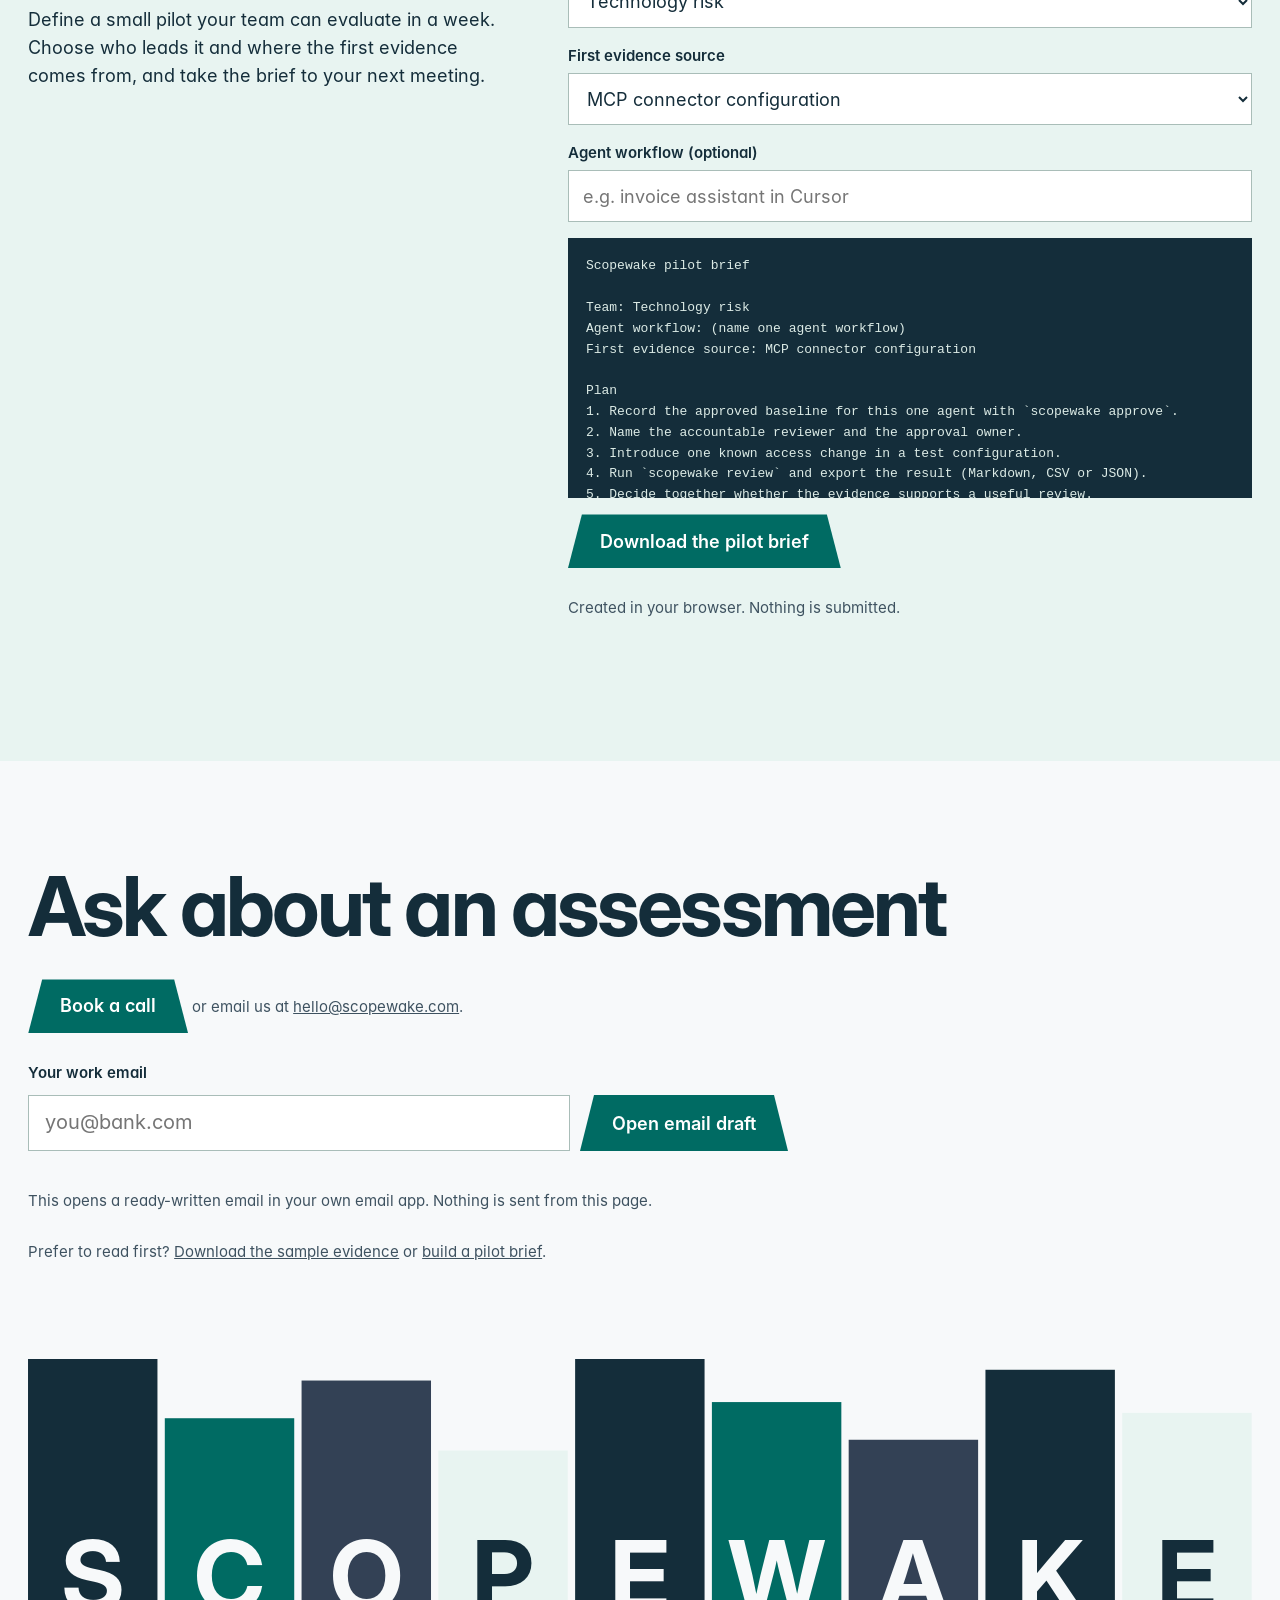
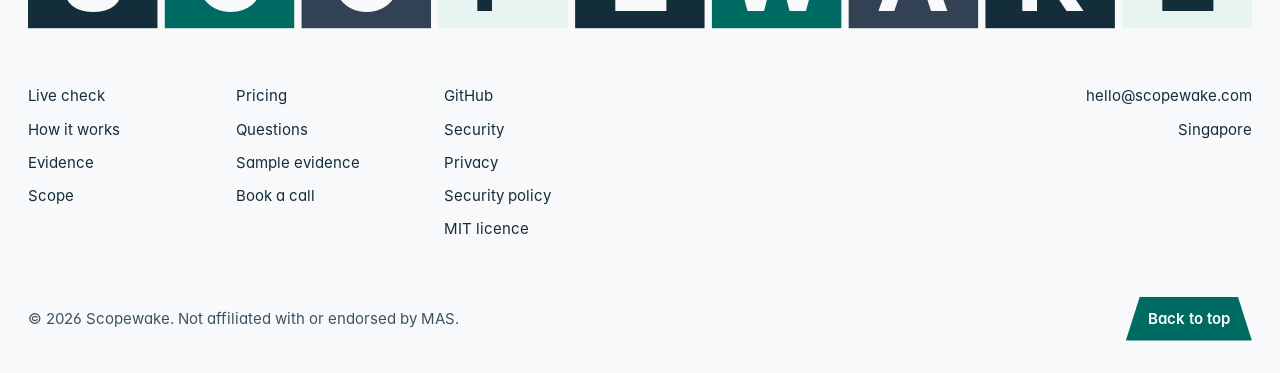
==== commit 0f11ac31: "Site hero: evidence your auditor can verify without us - Headline and supporting copy as approved by" ====
--- a/site/index.html
+++ b/site/index.html
@@ -4,13 +4,13 @@
 <meta charset="utf-8">
 <meta name="viewport" content="width=device-width, initial-scale=1">
 <title>Scopewake | AI agent approval and change evidence</title>
-<meta name="description" content="Independent evidence that each AI agent still matches its approval. Scopewake tracks changes to agent access, flags approvals that need review, and exports the record.">
+<meta name="description" content="AI-agent access evidence your auditor can verify without us. Track what agents were approved to reach, detect changes in configured access, and export the record.">
 <meta name="theme-color" content="#142D3A">
 <link rel="canonical" href="https://scopewake.com/">
 <meta property="og:type" content="website">
 <meta property="og:url" content="https://scopewake.com/">
 <meta property="og:title" content="Scopewake | Keep AI approvals current">
-<meta property="og:description" content="Independent evidence that each AI agent still matches its approval. When an agent gains access, Scopewake flags the approval and exports the record.">
+<meta property="og:description" content="AI-agent access evidence your auditor can verify without us. Track what agents were approved to reach, detect changes in configured access, and export the record.">
 <meta property="og:image" content="https://scopewake.com/og-image.png">
 <meta name="twitter:card" content="summary_large_image">
 <link rel="icon" href="favicon.svg" type="image/svg+xml">
@@ -19,7 +19,7 @@
 <link rel="stylesheet" href="assets/styles.css">
 </head>
 <body>
-<div id="root"><header class="hero" id="top"><div class="hero-radar" aria-hidden="true"></div><nav class="nav" aria-label="Main"><a class="wordmark" href="#top">Scopewake</a><button class="nav-toggle" aria-expanded="false" aria-controls="nav-links">Menu</button><div class="nav-links " id="nav-links"><a href="#plain">What it is</a><a href="#live">Live check</a><a href="#how">How it works</a><a href="#pricing">Pricing</a><a href="#questions">Questions</a><a href="https://github.com/tidelinehq/scopewake">GitHub</a></div><a class="btn btn-small" href="https://calendly.com/sooriiya-scopewake/scopewake-client-meeting-1" target="_blank" rel="noopener">Book a call</a></nav><div class="hero-copy"><h1 class="split-parent h1" style="text-align:left;overflow:hidden;display:inline-block;white-space:normal;word-wrap:break-word" data-split-ready="0">Keep AI approvals current</h1><p class="hero-rot" aria-live="off"><span>when an</span><span class="rot-pill">AI agent</span><span>gains access.</span></p><p class="hero-sub">Companies approve AI assistants for specific jobs. Later, someone quietly gives an assistant more access, to payments, code or customer data, and the approval no longer matches what it can do. <b>Scopewake is the independent, tamper-evident record that spots that change and tells the people who signed off, for coding agents, Copilot and Agentforce agents, and the agents your teams build.</b></p><div class="hero-actions"><div class="" style="position:relative;display:inline-block"><div class="" style="will-change:transform"><a class="btn btn-primary" href="#plain">See how it works</a></div></div><div class="" style="position:relative;display:inline-block"><div class="" style="will-change:transform"><a class="btn btn-ghost" href="sample/scopewake-sample-evidence.pdf" download="">Download sample evidence</a></div></div></div></div><div class="hero-loop"><p class="loop-label">Works with AI coding tools such as</p><div class="loop-clip"><div class="logoloop logoloop--horizontal" style="width:100%;--logoloop-gap:56px;--logoloop-logoHeight:28px;-webkit-mask-image:linear-gradient(to right, rgba(0,0,0,0.0000) 0.000%, rgba(0,0,0,0.0051) 1.000%, rgba(0,0,0,0.0355) 2.000%, rgba(0,0,0,0.1035) 3.000%, rgba(0,0,0,0.2099) 4.000%, rgba(0,0,0,0.3466) 5.000%, rgba(0,0,0,0.5000) 6.000%, rgba(0,0,0,0.6534) 7.000%, rgba(0,0,0,0.7901) 8.000%, rgba(0,0,0,0.8965) 9.000%, rgba(0,0,0,0.9645) 10.000%, rgba(0,0,0,0.9949) 11.000%, rgba(0,0,0,1.0000) 12.000%, rgba(0,0,0,1.0000) 88.000%, rgba(0,0,0,0.9949) 89.000%, rgba(0,0,0,0.9645) 90.000%, rgba(0,0,0,0.8965) 91.000%, rgba(0,0,0,0.7901) 92.000%, rgba(0,0,0,0.6534) 93.000%, rgba(0,0,0,0.5000) 94.000%, rgba(0,0,0,0.3466) 95.000%, rgba(0,0,0,0.2099) 96.000%, rgba(0,0,0,0.1035) 97.000%, rgba(0,0,0,0.0355) 98.000%, rgba(0,0,0,0.0051) 99.000%, rgba(0,0,0,0.0000) 100.000%);mask-image:linear-gradient(to right, rgba(0,0,0,0.0000) 0.000%, rgba(0,0,0,0.0051) 1.000%, rgba(0,0,0,0.0355) 2.000%, rgba(0,0,0,0.1035) 3.000%, rgba(0,0,0,0.2099) 4.000%, rgba(0,0,0,0.3466) 5.000%, rgba(0,0,0,0.5000) 6.000%, rgba(0,0,0,0.6534) 7.000%, rgba(0,0,0,0.7901) 8.000%, rgba(0,0,0,0.8965) 9.000%, rgba(0,0,0,0.9645) 10.000%, rgba(0,0,0,0.9949) 11.000%, rgba(0,0,0,1.0000) 12.000%, rgba(0,0,0,1.0000) 88.000%, rgba(0,0,0,0.9949) 89.000%, rgba(0,0,0,0.9645) 90.000%, rgba(0,0,0,0.8965) 91.000%, rgba(0,0,0,0.7901) 92.000%, rgba(0,0,0,0.6534) 93.000%, rgba(0,0,0,0.5000) 94.000%, rgba(0,0,0,0.3466) 95.000%, rgba(0,0,0,0.2099) 96.000%, rgba(0,0,0,0.1035) 97.000%, rgba(0,0,0,0.0355) 98.000%, rgba(0,0,0,0.0051) 99.000%, rgba(0,0,0,0.0000) 100.000%)" role="region" aria-label="Agents Scopewake reads" data-draggable=""><div class="logoloop__track"><ul class="logoloop__list" role="list" aria-hidden="true"><li class="logoloop__item" role="listitem"><div class="logoloop__content"><span class="logoloop__node" aria-hidden="false"><span class="loop-item">Claude Code</span></span></div></li><li class="logoloop__item" role="listitem"><div class="logoloop__content"><span class="logoloop__node" aria-hidden="false"><span class="loop-item">Cursor</span></span></div></li><li class="logoloop__item" role="listitem"><div class="logoloop__content"><span class="logoloop__node" aria-hidden="false"><span class="loop-item">Windsurf</span></span></div></li><li class="logoloop__item" role="listitem"><div class="logoloop__content"><span class="logoloop__node" aria-hidden="false"><span class="loop-item">VS Code MCP</span></span></div></li><li class="logoloop__item" role="listitem"><div class="logoloop__content"><span class="logoloop__node" aria-hidden="false"><span class="loop-item">Claude Desktop</span></span></div></li><li class="logoloop__item" role="listitem"><div class="logoloop__content"><span class="logoloop__node" aria-hidden="false"><span class="loop-item">GitHub Actions</span></span></div></li><li class="logoloop__item" role="listitem"><div class="logoloop__content"><span class="logoloop__node" aria-hidden="false"><span class="loop-item">Gemini CLI</span></span></div></li><li class="logoloop__item" role="listitem"><div class="logoloop__content"><span class="logoloop__node" aria-hidden="false"><span class="loop-item">Codex CLI</span></span></div></li></ul><ul class="logoloop__list" role="list"><li class="logoloop__item" role="listitem"><div class="logoloop__content"><span class="logoloop__node" aria-hidden="false"><span class="loop-item">Claude Code</span></span></div></li><li class="logoloop__item" role="listitem"><div class="logoloop__content"><span class="logoloop__node" aria-hidden="false"><span class="loop-item">Cursor</span></span></div></li><li class="logoloop__item" role="listitem"><div class="logoloop__content"><span class="logoloop__node" aria-hidden="false"><span class="loop-item">Windsurf</span></span></div></li><li class="logoloop__item" role="listitem"><div class="logoloop__content"><span class="logoloop__node" aria-hidden="false"><span class="loop-item">VS Code MCP</span></span></div></li><li class="logoloop__item" role="listitem"><div class="logoloop__content"><span class="logoloop__node" aria-hidden="false"><span class="loop-item">Claude Desktop</span></span></div></li><li class="logoloop__item" role="listitem"><div class="logoloop__content"><span class="logoloop__node" aria-hidden="false"><span class="loop-item">GitHub Actions</span></span></div></li><li class="logoloop__item" role="listitem"><div class="logoloop__content"><span class="logoloop__node" aria-hidden="false"><span class="loop-item">Gemini CLI</span></span></div></li><li class="logoloop__item" role="listitem"><div class="logoloop__content"><span class="logoloop__node" aria-hidden="false"><span class="loop-item">Codex CLI</span></span></div></li></ul><ul class="logoloop__list" role="list" aria-hidden="true"><li class="logoloop__item" role="listitem"><div class="logoloop__content"><span class="logoloop__node" aria-hidden="false"><span class="loop-item">Claude Code</span></span></div></li><li class="logoloop__item" role="listitem"><div class="logoloop__content"><span class="logoloop__node" aria-hidden="false"><span class="loop-item">Cursor</span></span></div></li><li class="logoloop__item" role="listitem"><div class="logoloop__content"><span class="logoloop__node" aria-hidden="false"><span class="loop-item">Windsurf</span></span></div></li><li class="logoloop__item" role="listitem"><div class="logoloop__content"><span class="logoloop__node" aria-hidden="false"><span class="loop-item">VS Code MCP</span></span></div></li><li class="logoloop__item" role="listitem"><div class="logoloop__content"><span class="logoloop__node" aria-hidden="false"><span class="loop-item">Claude Desktop</span></span></div></li><li class="logoloop__item" role="listitem"><div class="logoloop__content"><span class="logoloop__node" aria-hidden="false"><span class="loop-item">GitHub Actions</span></span></div></li><li class="logoloop__item" role="listitem"><div class="logoloop__content"><span class="logoloop__node" aria-hidden="false"><span class="loop-item">Gemini CLI</span></span></div></li><li class="logoloop__item" role="listitem"><div class="logoloop__content"><span class="logoloop__node" aria-hidden="false"><span class="loop-item">Codex CLI</span></span></div></li></ul></div></div></div></div></header><main><section class="plain" id="plain" aria-labelledby="plain-h"><div class="plain-head"><p class="eyebrow reveal">In plain English</p><h2 id="plain-h" class="h2 reveal">An employee is approved to read invoices. Months later, someone hands them the company card. Nobody updates the approval.</h2><p class="lead reveal">The same thing happens to AI agents. They are approved for one job, then quietly given more access as teams connect them to new tools. Scopewake is the record that notices.</p></div><ol class="plain-steps"><li class="plain-step reveal"><span class="plain-n" aria-hidden="true">1</span><h3 class="plain-t">Approve</h3><p>A manager approves an AI assistant for one job, such as reading invoices. Scopewake records exactly what the assistant can reach on that day.</p></li><li class="plain-step reveal"><span class="plain-n" aria-hidden="true">2</span><h3 class="plain-t">Watch</h3><p>Engineers keep connecting assistants to new tools. Scopewake checks the setup files and notices when an assistant can reach something new.</p></li><li class="plain-step reveal"><span class="plain-n" aria-hidden="true">3</span><h3 class="plain-t">Re-check</h3><p>The approval is marked “needs review”, with the reason in plain words. The person who approved it decides what happens next.</p></li></ol><div class="plain-grid"><div class="plain-who reveal"><h3 class="plain-sub">Who it is for</h3><dl><div><dt>Risk and compliance teams</dt><dd>Show that every AI approval still describes what the assistant can actually do.</dd></div><div><dt>Security engineers</dt><dd>See which AI assistants can reach payments, code, cloud accounts or secrets, and catch new access early.</dd></div><div><dt>Auditors and regulators</dt><dd>Get a dated record of each approval and every change since, in files they can test.</dd></div></dl></div><div class="plain-terms reveal"><h3 class="plain-sub">Words used on this page</h3><dl><div><dt>AI agent</dt><dd>An AI assistant that can take actions, not just answer: run code, read files, call other systems.</dd></div><div><dt>Connector (MCP)</dt><dd>A plug that links an AI agent to another system, such as Stripe, GitHub or a database. MCP, the Model Context Protocol, is the common standard for these plugs.</dd></div><div><dt>Reach</dt><dd>Everything an agent could touch: its connectors, the passwords and keys it can read, and its cloud permissions.</dd></div><div><dt>CLI and CI</dt><dd>A CLI is a tool you run by typing a command. CI is the automated system that checks code before it ships; Scopewake can run there on every change.</dd></div></dl></div></div><p class="plain-next reveal"><a href="#live">Try it: change an agent’s access and watch the approval →</a></p></section><section class="live" id="live" aria-labelledby="live-h"><div class="live-head"><h2 id="live-h" class="h2 reveal">Change an agent’s access. Watch the approval.</h2><p class="lead reveal">Finance approved a Cursor agent on 1 October to read invoices. Its reach was frozen into the approval. Add or take away access and see what Scopewake reports.</p></div><div class="live-sticky is-stale" aria-hidden="true"><span>Approval status</span><span class="pill pill-review" style="opacity:1;transform:none">Re-review required</span><span class="live-count">3<!-- --> change<!-- -->s<!-- --> need review</span></div><div class="live-grid"><div class="spark-wrap" style="position:relative;width:100%;height:100%;isolation:isolate"><fieldset class="changes reveal"><legend>Changes since approval</legend><label class="change is-on"><input type="checkbox" checked=""/><span class="change-box" aria-hidden="true"></span><span class="change-text"><b>Connect Stripe</b><span>Adds a payments MCP server and its secret key</span></span></label><label class="change "><input type="checkbox"/><span class="change-box" aria-hidden="true"></span><span class="change-text"><b>Connect GitHub</b><span>Adds a GitHub MCP server and a personal access token</span></span></label><label class="change "><input type="checkbox"/><span class="change-box" aria-hidden="true"></span><span class="change-text"><b>Connect Slack</b><span>Adds a Slack MCP server and a bot token</span></span></label><label class="change "><input type="checkbox"/><span class="change-box" aria-hidden="true"></span><span class="change-text"><b>Widen the invoice connector</b><span>Changes its launch arguments to all regions</span></span></label><label class="change "><input type="checkbox"/><span class="change-box" aria-hidden="true"></span><span class="change-text"><b>Remove the invoice connector</b><span>Takes the approved server away</span></span></label><p class="note">Rule: any addition to an approved agent’s reach needs review, whatever its severity. A removal alone does not.</p></fieldset><span aria-hidden="true" style="position:absolute;inset:0;z-index:1;overflow:visible;pointer-events:none"></span></div><div class="record-wrap reveal"><div class="record-state is-stale"><div class="record" data-ui="true" aria-live="polite"><div class="record-top"><div><p class="record-name">Invoice reader</p><p class="record-meta">Approved by Head of Technology Risk, 2026-10-01 · owner Finance Operations</p></div><span class="pill pill-review" style="opacity:1;transform:none">Re-review required</span></div><dl class="record-fields"><div><dt>Scope</dt><dd>Read invoices, Singapore entity only</dd></div><div><dt>Agent</dt><dd>Cursor (project)</dd></div><div><dt>Valid until</dt><dd>2027-10-01</dd></div></dl><ul class="reasons"><li class="reason-add" style="opacity:1;transform:none"><b>credential added</b> <!-- -->generic-secret at .cursor/mcp.json:stripe (STRIPE_SECRET_KEY)</li><li class="reason-add" style="opacity:1;transform:none"><b>capability added</b> <!-- -->payments via mcp:stripe</li><li class="reason-add" style="opacity:1;transform:none"><b>MCP server added</b> <!-- -->stripe (local, npx)</li></ul><pre class="cli"><code>$ scopewake review --ledger approvals.json
+<div id="root"><header class="hero" id="top"><div class="hero-radar" aria-hidden="true"></div><nav class="nav" aria-label="Main"><a class="wordmark" href="#top">Scopewake</a><button class="nav-toggle" aria-expanded="false" aria-controls="nav-links">Menu</button><div class="nav-links " id="nav-links"><a href="#plain">What it is</a><a href="#live">Live check</a><a href="#how">How it works</a><a href="#pricing">Pricing</a><a href="#questions">Questions</a><a href="https://github.com/tidelinehq/scopewake">GitHub</a></div><a class="btn btn-small" href="https://calendly.com/sooriiya-scopewake/scopewake-client-meeting-1" target="_blank" rel="noopener">Book a call</a></nav><div class="hero-copy"><h1 class="split-parent h1" style="text-align:left;overflow:hidden;display:inline-block;white-space:normal;word-wrap:break-word" data-split-ready="0">AI-agent access evidence your auditor can verify without us.</h1><p class="hero-sub">Track what agents were approved to reach, detect changes in configured access, and produce independently verifiable evidence—without handing over credentials or relying on Scopewake’s servers.</p><div class="hero-actions"><div class="" style="position:relative;display:inline-block"><div class="" style="will-change:transform"><a class="btn btn-primary" href="https://calendly.com/sooriiya-scopewake/scopewake-client-meeting-1" target="_blank" rel="noopener">Book an AI-Agent Access Assessment</a></div></div><div class="" style="position:relative;display:inline-block"><div class="" style="will-change:transform"><a class="btn btn-ghost" href="https://github.com/tidelinehq/scopewake" target="_blank" rel="noopener">Explore the Open-Source Verifier</a></div></div></div></div><div class="hero-loop"><p class="loop-label">Works with AI coding tools such as</p><div class="loop-clip"><div class="logoloop logoloop--horizontal" style="width:100%;--logoloop-gap:56px;--logoloop-logoHeight:28px;-webkit-mask-image:linear-gradient(to right, rgba(0,0,0,0.0000) 0.000%, rgba(0,0,0,0.0051) 1.000%, rgba(0,0,0,0.0355) 2.000%, rgba(0,0,0,0.1035) 3.000%, rgba(0,0,0,0.2099) 4.000%, rgba(0,0,0,0.3466) 5.000%, rgba(0,0,0,0.5000) 6.000%, rgba(0,0,0,0.6534) 7.000%, rgba(0,0,0,0.7901) 8.000%, rgba(0,0,0,0.8965) 9.000%, rgba(0,0,0,0.9645) 10.000%, rgba(0,0,0,0.9949) 11.000%, rgba(0,0,0,1.0000) 12.000%, rgba(0,0,0,1.0000) 88.000%, rgba(0,0,0,0.9949) 89.000%, rgba(0,0,0,0.9645) 90.000%, rgba(0,0,0,0.8965) 91.000%, rgba(0,0,0,0.7901) 92.000%, rgba(0,0,0,0.6534) 93.000%, rgba(0,0,0,0.5000) 94.000%, rgba(0,0,0,0.3466) 95.000%, rgba(0,0,0,0.2099) 96.000%, rgba(0,0,0,0.1035) 97.000%, rgba(0,0,0,0.0355) 98.000%, rgba(0,0,0,0.0051) 99.000%, rgba(0,0,0,0.0000) 100.000%);mask-image:linear-gradient(to right, rgba(0,0,0,0.0000) 0.000%, rgba(0,0,0,0.0051) 1.000%, rgba(0,0,0,0.0355) 2.000%, rgba(0,0,0,0.1035) 3.000%, rgba(0,0,0,0.2099) 4.000%, rgba(0,0,0,0.3466) 5.000%, rgba(0,0,0,0.5000) 6.000%, rgba(0,0,0,0.6534) 7.000%, rgba(0,0,0,0.7901) 8.000%, rgba(0,0,0,0.8965) 9.000%, rgba(0,0,0,0.9645) 10.000%, rgba(0,0,0,0.9949) 11.000%, rgba(0,0,0,1.0000) 12.000%, rgba(0,0,0,1.0000) 88.000%, rgba(0,0,0,0.9949) 89.000%, rgba(0,0,0,0.9645) 90.000%, rgba(0,0,0,0.8965) 91.000%, rgba(0,0,0,0.7901) 92.000%, rgba(0,0,0,0.6534) 93.000%, rgba(0,0,0,0.5000) 94.000%, rgba(0,0,0,0.3466) 95.000%, rgba(0,0,0,0.2099) 96.000%, rgba(0,0,0,0.1035) 97.000%, rgba(0,0,0,0.0355) 98.000%, rgba(0,0,0,0.0051) 99.000%, rgba(0,0,0,0.0000) 100.000%)" role="region" aria-label="Agents Scopewake reads" data-draggable=""><div class="logoloop__track"><ul class="logoloop__list" role="list" aria-hidden="true"><li class="logoloop__item" role="listitem"><div class="logoloop__content"><span class="logoloop__node" aria-hidden="false"><span class="loop-item">Claude Code</span></span></div></li><li class="logoloop__item" role="listitem"><div class="logoloop__content"><span class="logoloop__node" aria-hidden="false"><span class="loop-item">Cursor</span></span></div></li><li class="logoloop__item" role="listitem"><div class="logoloop__content"><span class="logoloop__node" aria-hidden="false"><span class="loop-item">Windsurf</span></span></div></li><li class="logoloop__item" role="listitem"><div class="logoloop__content"><span class="logoloop__node" aria-hidden="false"><span class="loop-item">VS Code MCP</span></span></div></li><li class="logoloop__item" role="listitem"><div class="logoloop__content"><span class="logoloop__node" aria-hidden="false"><span class="loop-item">Claude Desktop</span></span></div></li><li class="logoloop__item" role="listitem"><div class="logoloop__content"><span class="logoloop__node" aria-hidden="false"><span class="loop-item">GitHub Actions</span></span></div></li><li class="logoloop__item" role="listitem"><div class="logoloop__content"><span class="logoloop__node" aria-hidden="false"><span class="loop-item">Gemini CLI</span></span></div></li><li class="logoloop__item" role="listitem"><div class="logoloop__content"><span class="logoloop__node" aria-hidden="false"><span class="loop-item">Codex CLI</span></span></div></li></ul><ul class="logoloop__list" role="list"><li class="logoloop__item" role="listitem"><div class="logoloop__content"><span class="logoloop__node" aria-hidden="false"><span class="loop-item">Claude Code</span></span></div></li><li class="logoloop__item" role="listitem"><div class="logoloop__content"><span class="logoloop__node" aria-hidden="false"><span class="loop-item">Cursor</span></span></div></li><li class="logoloop__item" role="listitem"><div class="logoloop__content"><span class="logoloop__node" aria-hidden="false"><span class="loop-item">Windsurf</span></span></div></li><li class="logoloop__item" role="listitem"><div class="logoloop__content"><span class="logoloop__node" aria-hidden="false"><span class="loop-item">VS Code MCP</span></span></div></li><li class="logoloop__item" role="listitem"><div class="logoloop__content"><span class="logoloop__node" aria-hidden="false"><span class="loop-item">Claude Desktop</span></span></div></li><li class="logoloop__item" role="listitem"><div class="logoloop__content"><span class="logoloop__node" aria-hidden="false"><span class="loop-item">GitHub Actions</span></span></div></li><li class="logoloop__item" role="listitem"><div class="logoloop__content"><span class="logoloop__node" aria-hidden="false"><span class="loop-item">Gemini CLI</span></span></div></li><li class="logoloop__item" role="listitem"><div class="logoloop__content"><span class="logoloop__node" aria-hidden="false"><span class="loop-item">Codex CLI</span></span></div></li></ul><ul class="logoloop__list" role="list" aria-hidden="true"><li class="logoloop__item" role="listitem"><div class="logoloop__content"><span class="logoloop__node" aria-hidden="false"><span class="loop-item">Claude Code</span></span></div></li><li class="logoloop__item" role="listitem"><div class="logoloop__content"><span class="logoloop__node" aria-hidden="false"><span class="loop-item">Cursor</span></span></div></li><li class="logoloop__item" role="listitem"><div class="logoloop__content"><span class="logoloop__node" aria-hidden="false"><span class="loop-item">Windsurf</span></span></div></li><li class="logoloop__item" role="listitem"><div class="logoloop__content"><span class="logoloop__node" aria-hidden="false"><span class="loop-item">VS Code MCP</span></span></div></li><li class="logoloop__item" role="listitem"><div class="logoloop__content"><span class="logoloop__node" aria-hidden="false"><span class="loop-item">Claude Desktop</span></span></div></li><li class="logoloop__item" role="listitem"><div class="logoloop__content"><span class="logoloop__node" aria-hidden="false"><span class="loop-item">GitHub Actions</span></span></div></li><li class="logoloop__item" role="listitem"><div class="logoloop__content"><span class="logoloop__node" aria-hidden="false"><span class="loop-item">Gemini CLI</span></span></div></li><li class="logoloop__item" role="listitem"><div class="logoloop__content"><span class="logoloop__node" aria-hidden="false"><span class="loop-item">Codex CLI</span></span></div></li></ul></div></div></div></div></header><main><section class="plain" id="plain" aria-labelledby="plain-h"><div class="plain-head"><p class="eyebrow reveal">In plain English</p><h2 id="plain-h" class="h2 reveal">An employee is approved to read invoices. Months later, someone hands them the company card. Nobody updates the approval.</h2><p class="lead reveal">The same thing happens to AI agents. They are approved for one job, then quietly given more access as teams connect them to new tools. Scopewake is the record that notices.</p></div><ol class="plain-steps"><li class="plain-step reveal"><span class="plain-n" aria-hidden="true">1</span><h3 class="plain-t">Approve</h3><p>A manager approves an AI assistant for one job, such as reading invoices. Scopewake records exactly what the assistant can reach on that day.</p></li><li class="plain-step reveal"><span class="plain-n" aria-hidden="true">2</span><h3 class="plain-t">Watch</h3><p>Engineers keep connecting assistants to new tools. Scopewake checks the setup files and notices when an assistant can reach something new.</p></li><li class="plain-step reveal"><span class="plain-n" aria-hidden="true">3</span><h3 class="plain-t">Re-check</h3><p>The approval is marked “needs review”, with the reason in plain words. The person who approved it decides what happens next.</p></li></ol><div class="plain-grid"><div class="plain-who reveal"><h3 class="plain-sub">Who it is for</h3><dl><div><dt>Risk and compliance teams</dt><dd>Show that every AI approval still describes what the assistant can actually do.</dd></div><div><dt>Security engineers</dt><dd>See which AI assistants can reach payments, code, cloud accounts or secrets, and catch new access early.</dd></div><div><dt>Auditors and regulators</dt><dd>Get a dated record of each approval and every change since, in files they can test.</dd></div></dl></div><div class="plain-terms reveal"><h3 class="plain-sub">Words used on this page</h3><dl><div><dt>AI agent</dt><dd>An AI assistant that can take actions, not just answer: run code, read files, call other systems.</dd></div><div><dt>Connector (MCP)</dt><dd>A plug that links an AI agent to another system, such as Stripe, GitHub or a database. MCP, the Model Context Protocol, is the common standard for these plugs.</dd></div><div><dt>Reach</dt><dd>Everything an agent could touch: its connectors, the passwords and keys it can read, and its cloud permissions.</dd></div><div><dt>CLI and CI</dt><dd>A CLI is a tool you run by typing a command. CI is the automated system that checks code before it ships; Scopewake can run there on every change.</dd></div></dl></div></div><p class="plain-next reveal"><a href="#live">Try it: change an agent’s access and watch the approval →</a></p></section><section class="live" id="live" aria-labelledby="live-h"><div class="live-head"><h2 id="live-h" class="h2 reveal">Change an agent’s access. Watch the approval.</h2><p class="lead reveal">Finance approved a Cursor agent on 1 October to read invoices. Its reach was frozen into the approval. Add or take away access and see what Scopewake reports.</p></div><div class="live-sticky is-stale" aria-hidden="true"><span>Approval status</span><span class="pill pill-review" style="opacity:1;transform:none">Re-review required</span><span class="live-count">3<!-- --> change<!-- -->s<!-- --> need review</span></div><div class="live-grid"><div class="spark-wrap" style="position:relative;width:100%;height:100%;isolation:isolate"><fieldset class="changes reveal"><legend>Changes since approval</legend><label class="change is-on"><input type="checkbox" checked=""/><span class="change-box" aria-hidden="true"></span><span class="change-text"><b>Connect Stripe</b><span>Adds a payments MCP server and its secret key</span></span></label><label class="change "><input type="checkbox"/><span class="change-box" aria-hidden="true"></span><span class="change-text"><b>Connect GitHub</b><span>Adds a GitHub MCP server and a personal access token</span></span></label><label class="change "><input type="checkbox"/><span class="change-box" aria-hidden="true"></span><span class="change-text"><b>Connect Slack</b><span>Adds a Slack MCP server and a bot token</span></span></label><label class="change "><input type="checkbox"/><span class="change-box" aria-hidden="true"></span><span class="change-text"><b>Widen the invoice connector</b><span>Changes its launch arguments to all regions</span></span></label><label class="change "><input type="checkbox"/><span class="change-box" aria-hidden="true"></span><span class="change-text"><b>Remove the invoice connector</b><span>Takes the approved server away</span></span></label><p class="note">Rule: any addition to an approved agent’s reach needs review, whatever its severity. A removal alone does not.</p></fieldset><span aria-hidden="true" style="position:absolute;inset:0;z-index:1;overflow:visible;pointer-events:none"></span></div><div class="record-wrap reveal"><div class="record-state is-stale"><div class="record" data-ui="true" aria-live="polite"><div class="record-top"><div><p class="record-name">Invoice reader</p><p class="record-meta">Approved by Head of Technology Risk, 2026-10-01 · owner Finance Operations</p></div><span class="pill pill-review" style="opacity:1;transform:none">Re-review required</span></div><dl class="record-fields"><div><dt>Scope</dt><dd>Read invoices, Singapore entity only</dd></div><div><dt>Agent</dt><dd>Cursor (project)</dd></div><div><dt>Valid until</dt><dd>2027-10-01</dd></div></dl><ul class="reasons"><li class="reason-add" style="opacity:1;transform:none"><b>credential added</b> <!-- -->generic-secret at .cursor/mcp.json:stripe (STRIPE_SECRET_KEY)</li><li class="reason-add" style="opacity:1;transform:none"><b>capability added</b> <!-- -->payments via mcp:stripe</li><li class="reason-add" style="opacity:1;transform:none"><b>MCP server added</b> <!-- -->stripe (local, npx)</li></ul><pre class="cli"><code>$ scopewake review --ledger approvals.json
 
 scopewake review (2026-10-24)
 
@@ -37,7 +37,7 @@
   name STRIPE_SECRET_KEY
   value never read into output</code></pre></details><details class="bar "><summary><span>Capabilities it infers</span><span class="plus" aria-hidden="true"></span></summary><ul><li><span>Shell and filesystem</span><span></span></li><li><span>Browser control</span><span></span></li><li><span>GitHub, Slack, email</span><span></span></li><li><span>Databases, cloud, payments</span><span>from MCP server names</span></li></ul><pre class="bar-inline" data-ui="true"><code>capability: payments via mcp:stripe
 capability: github via mcp:github
-capability: shell-execution via cursor</code></pre></details><details class="bar "><summary><span>Cloud permissions</span><span class="plus" aria-hidden="true"></span></summary><ul><li><span>AWS</span><span>from an IAM export you supply</span></li><li><span>Role chains</span><span>up to three AssumeRole hops</span></li><li><span>Azure and Google Cloud</span><span>from role exports you supply; approximate</span></li></ul><pre class="bar-inline" data-ui="true"><code>$ scopewake aws iam.json
+capability: shell-execution via cursor</code></pre></details><details class="bar "><summary><span>Cloud permissions</span><span class="plus" aria-hidden="true"></span></summary><ul><li><span>AWS</span><span>from an IAM export you supply</span></li><li><span>Role chains</span><span>up to three AssumeRole hops</span></li><li><span>GCP and Azure</span><span>not analysed yet</span></li></ul><pre class="bar-inline" data-ui="true"><code>$ scopewake aws iam.json
   ci-deployer      privilege escalation
   dev-agent        data read, secrets read</code></pre></details><details class="bar "><summary><span>What it does not do</span><span class="plus" aria-hidden="true"></span></summary><ul><li><span>Block or enforce</span><span>it reports only</span></li><li><span>Call cloud APIs</span><span>never</span></li><li><span>Verify keys are live</span><span>no</span></li><li><span>Certify compliance</span><span>no; owners decide</span></li></ul><pre class="bar-inline" data-ui="true"><code>Indicative mapping, not legal advice.
 The owner decides whether a change
--- a/site/assets/styles.css
+++ b/site/assets/styles.css
@@ -349,3 +349,6 @@
 .plain-next a { font-weight: 600; color: var(--teal); text-decoration: none; border-bottom: 2px solid currentColor; }
 @media (max-width: 1080px) { .plain-steps, .plain-grid { grid-template-columns: 1fr; } }
 @media (max-width: 720px) { .plain-step { padding: 22px 18px; } }
+
+/* Long hero buttons: let them wrap on narrow screens so they cannot widen the hero past the viewport. */
+@media (max-width: 720px) { .hero-copy { grid-template-columns: minmax(0, 1fr); } .hero-actions .btn { white-space: normal; text-align: center; } }
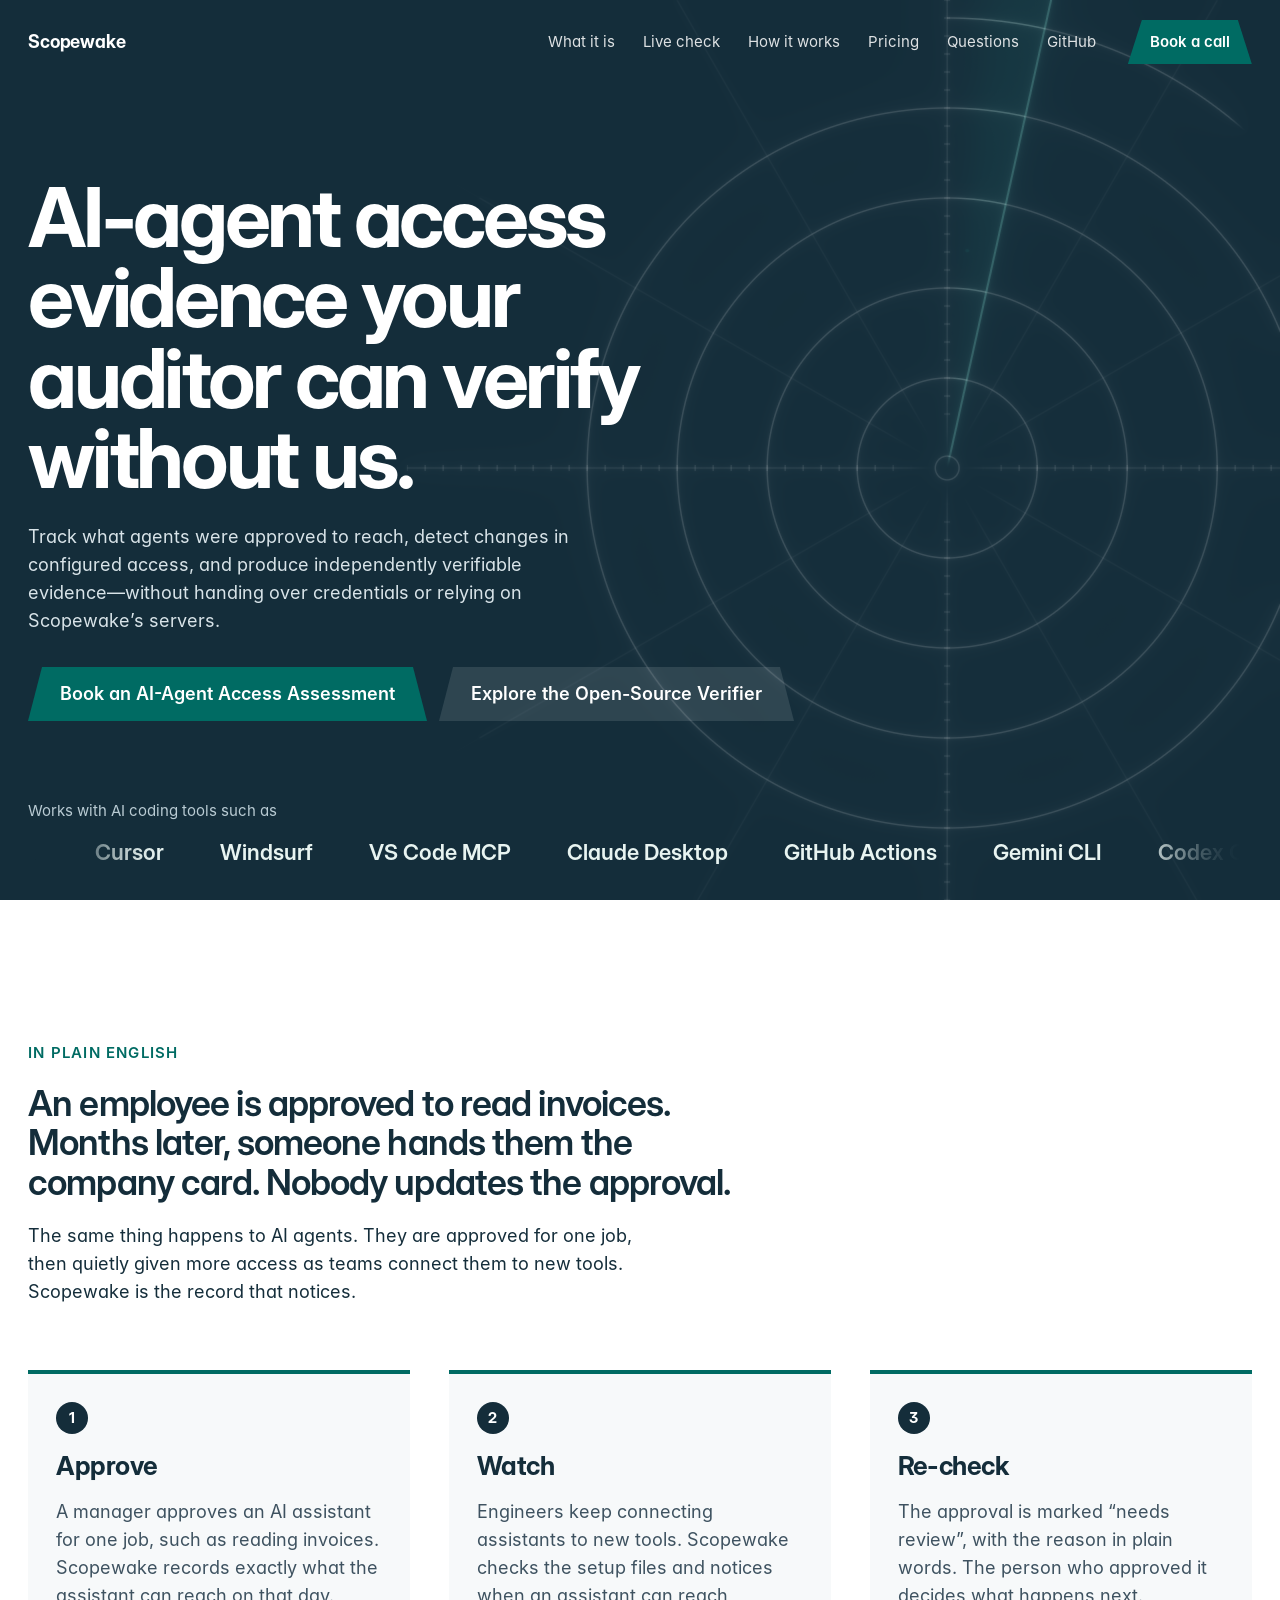
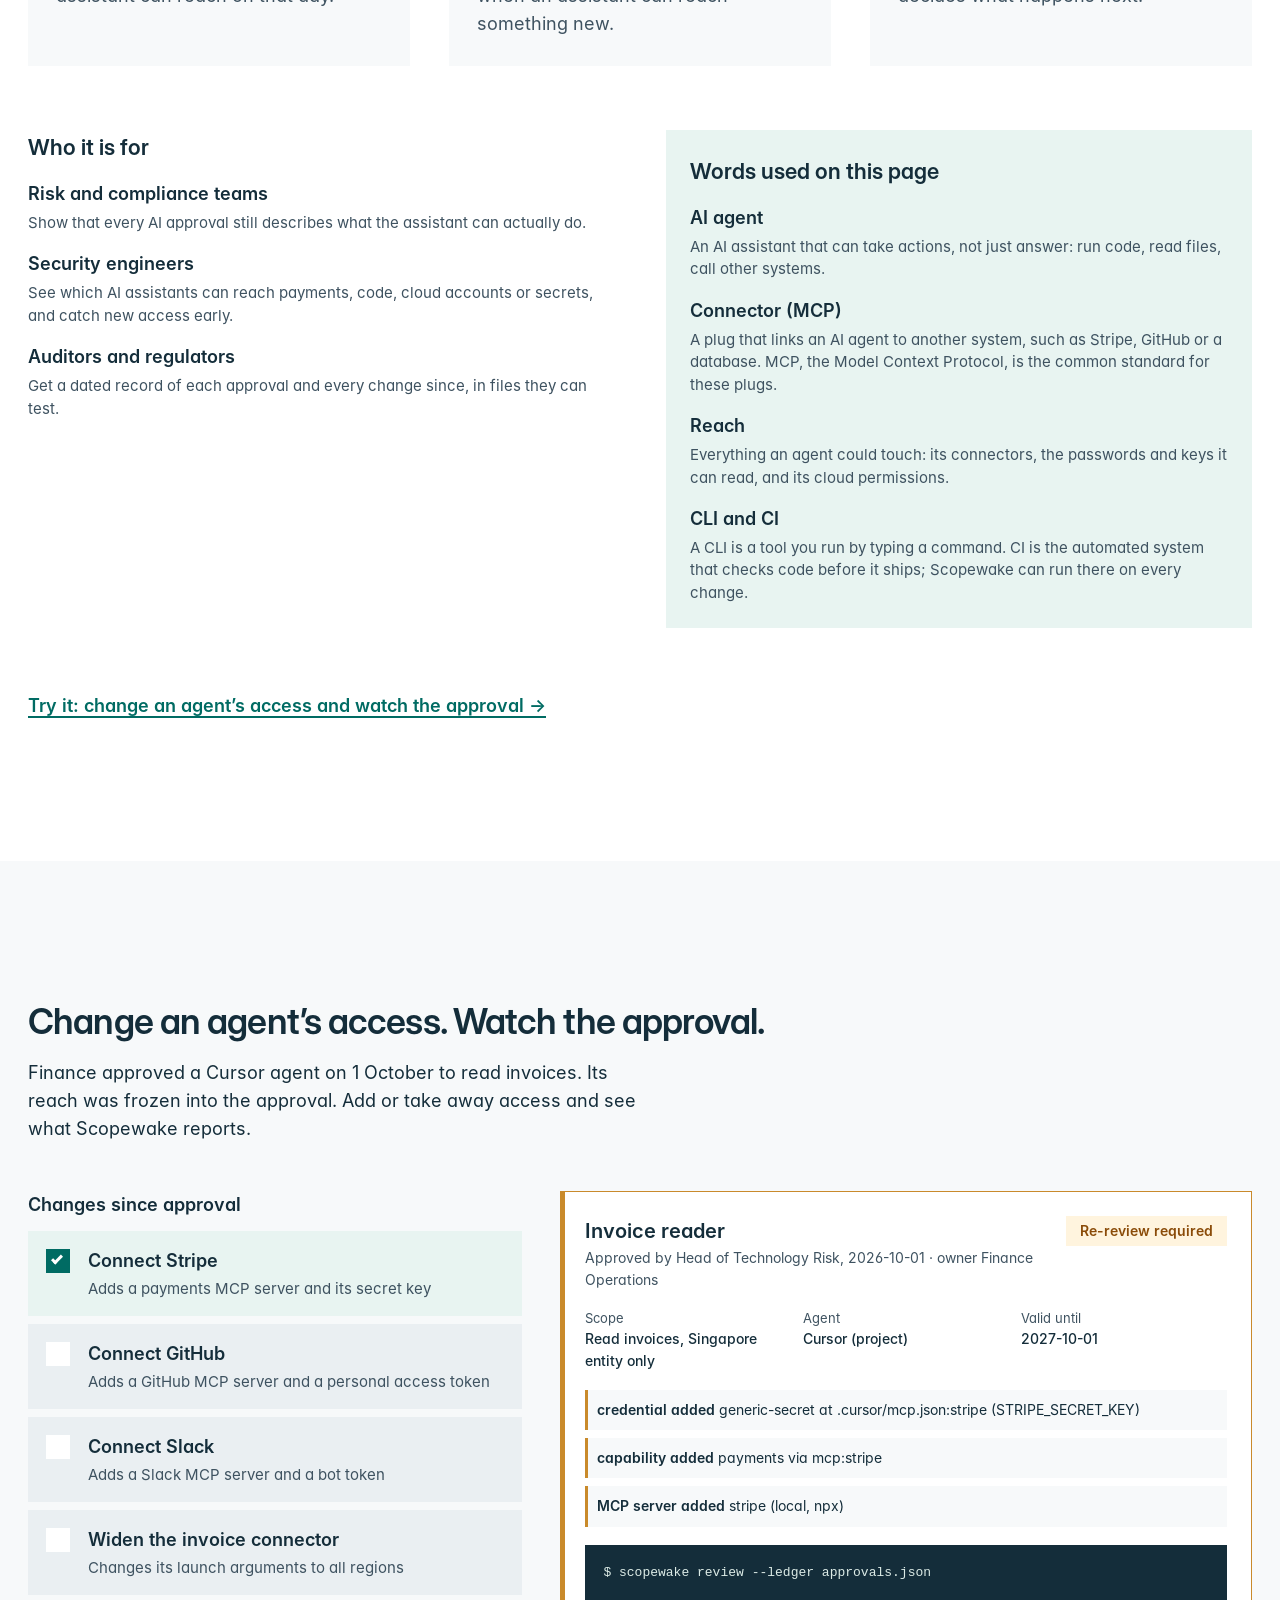
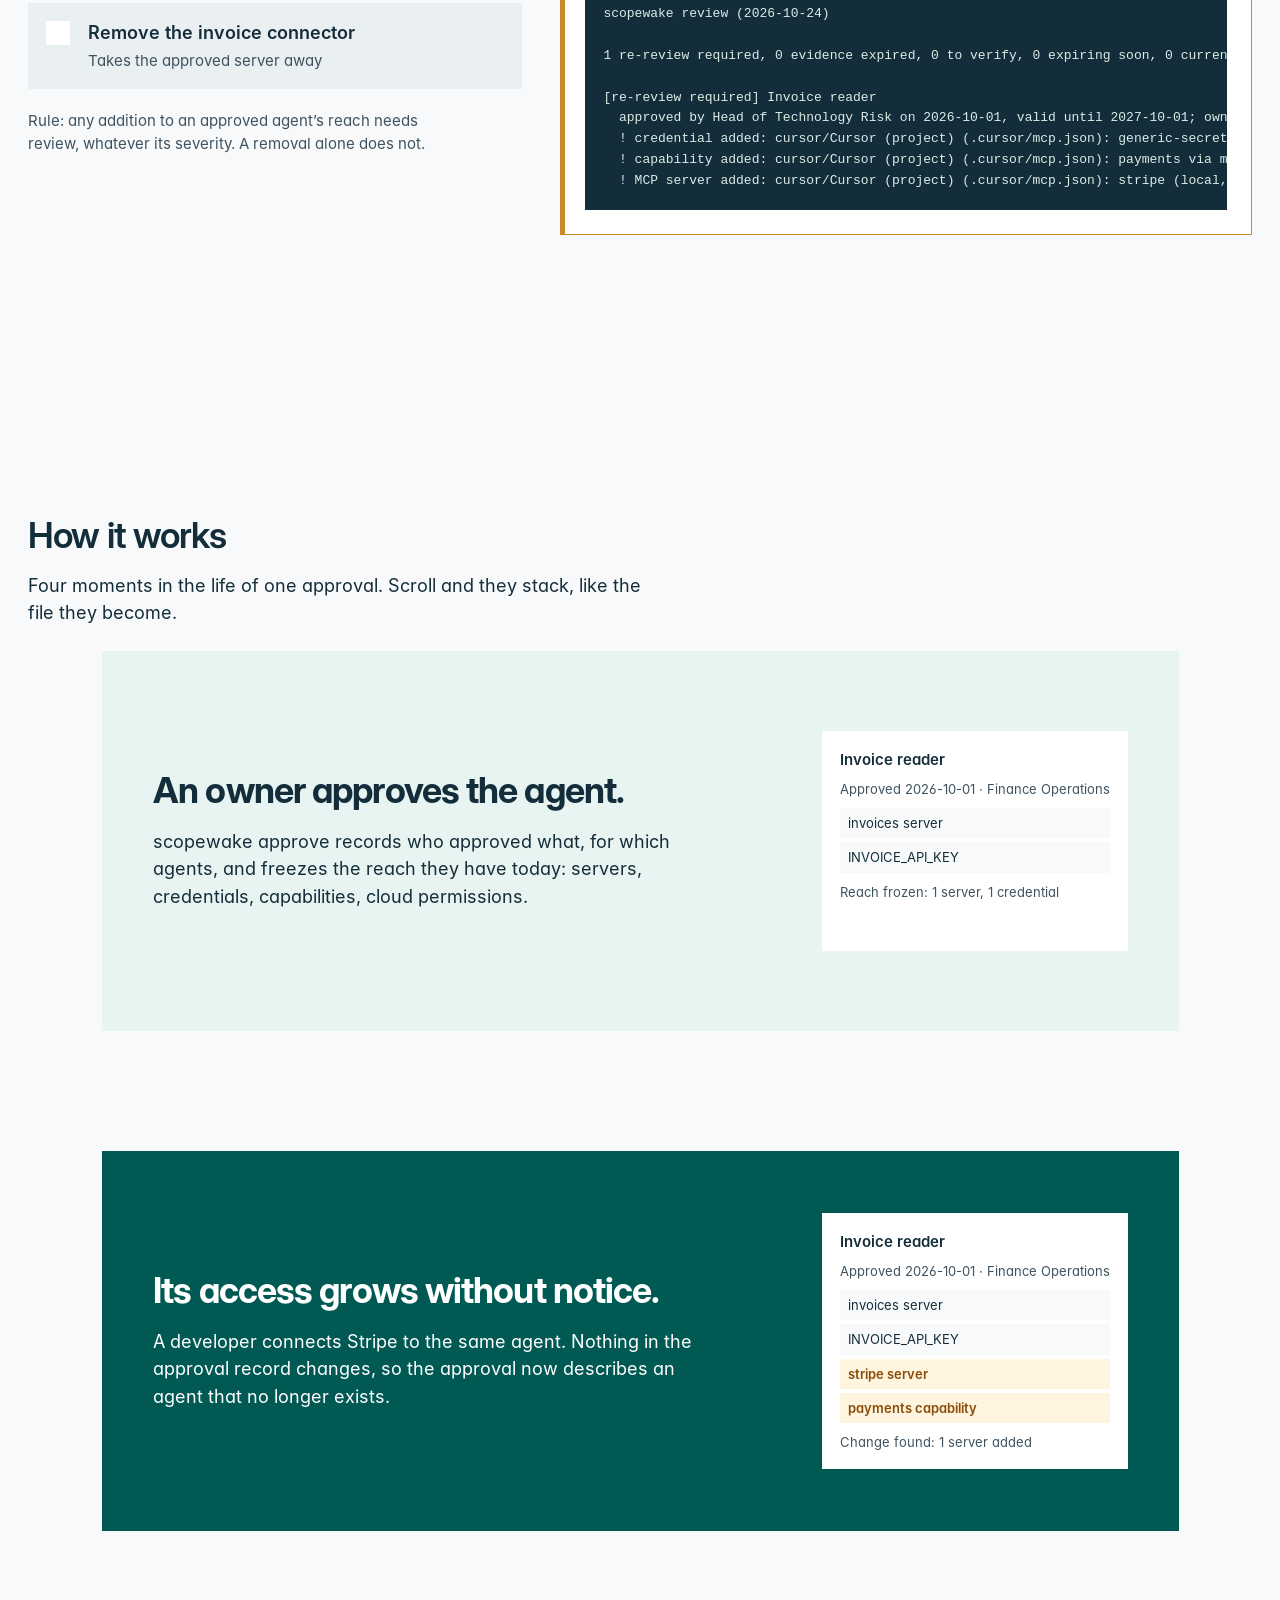
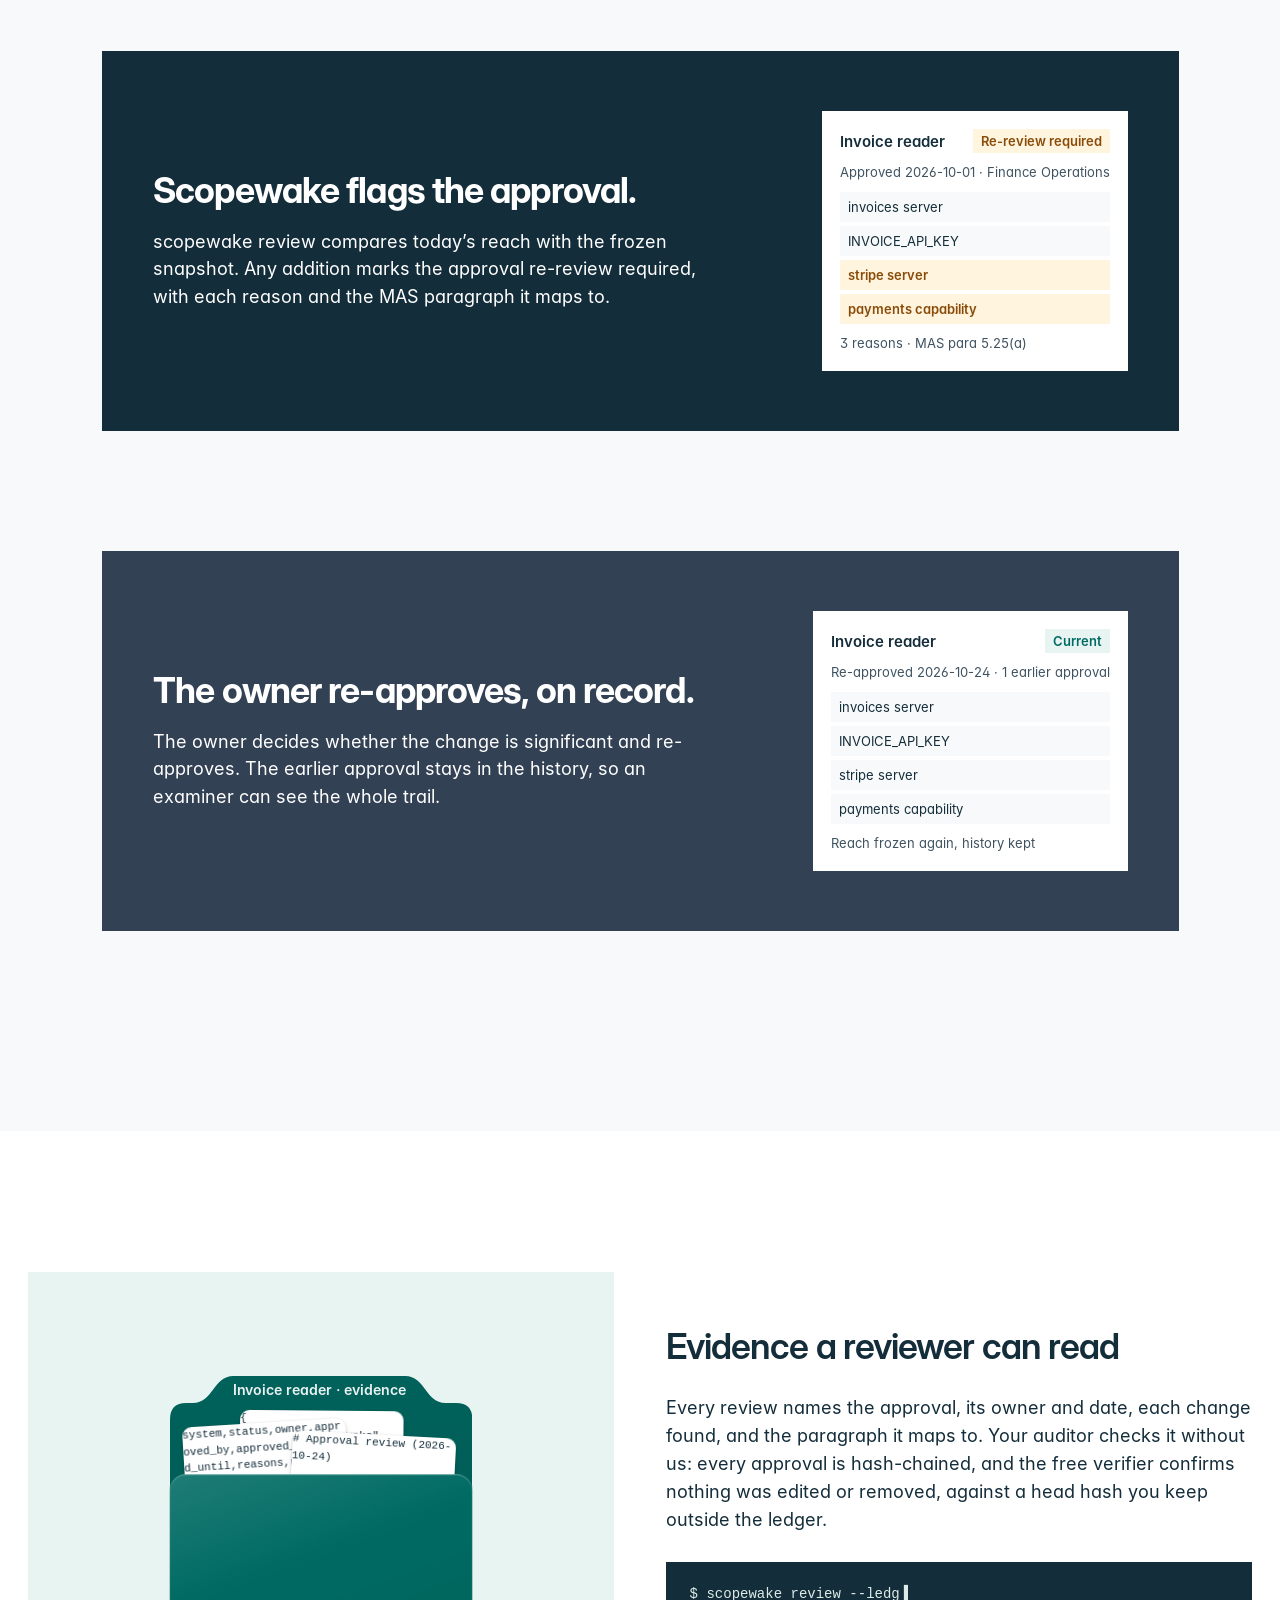
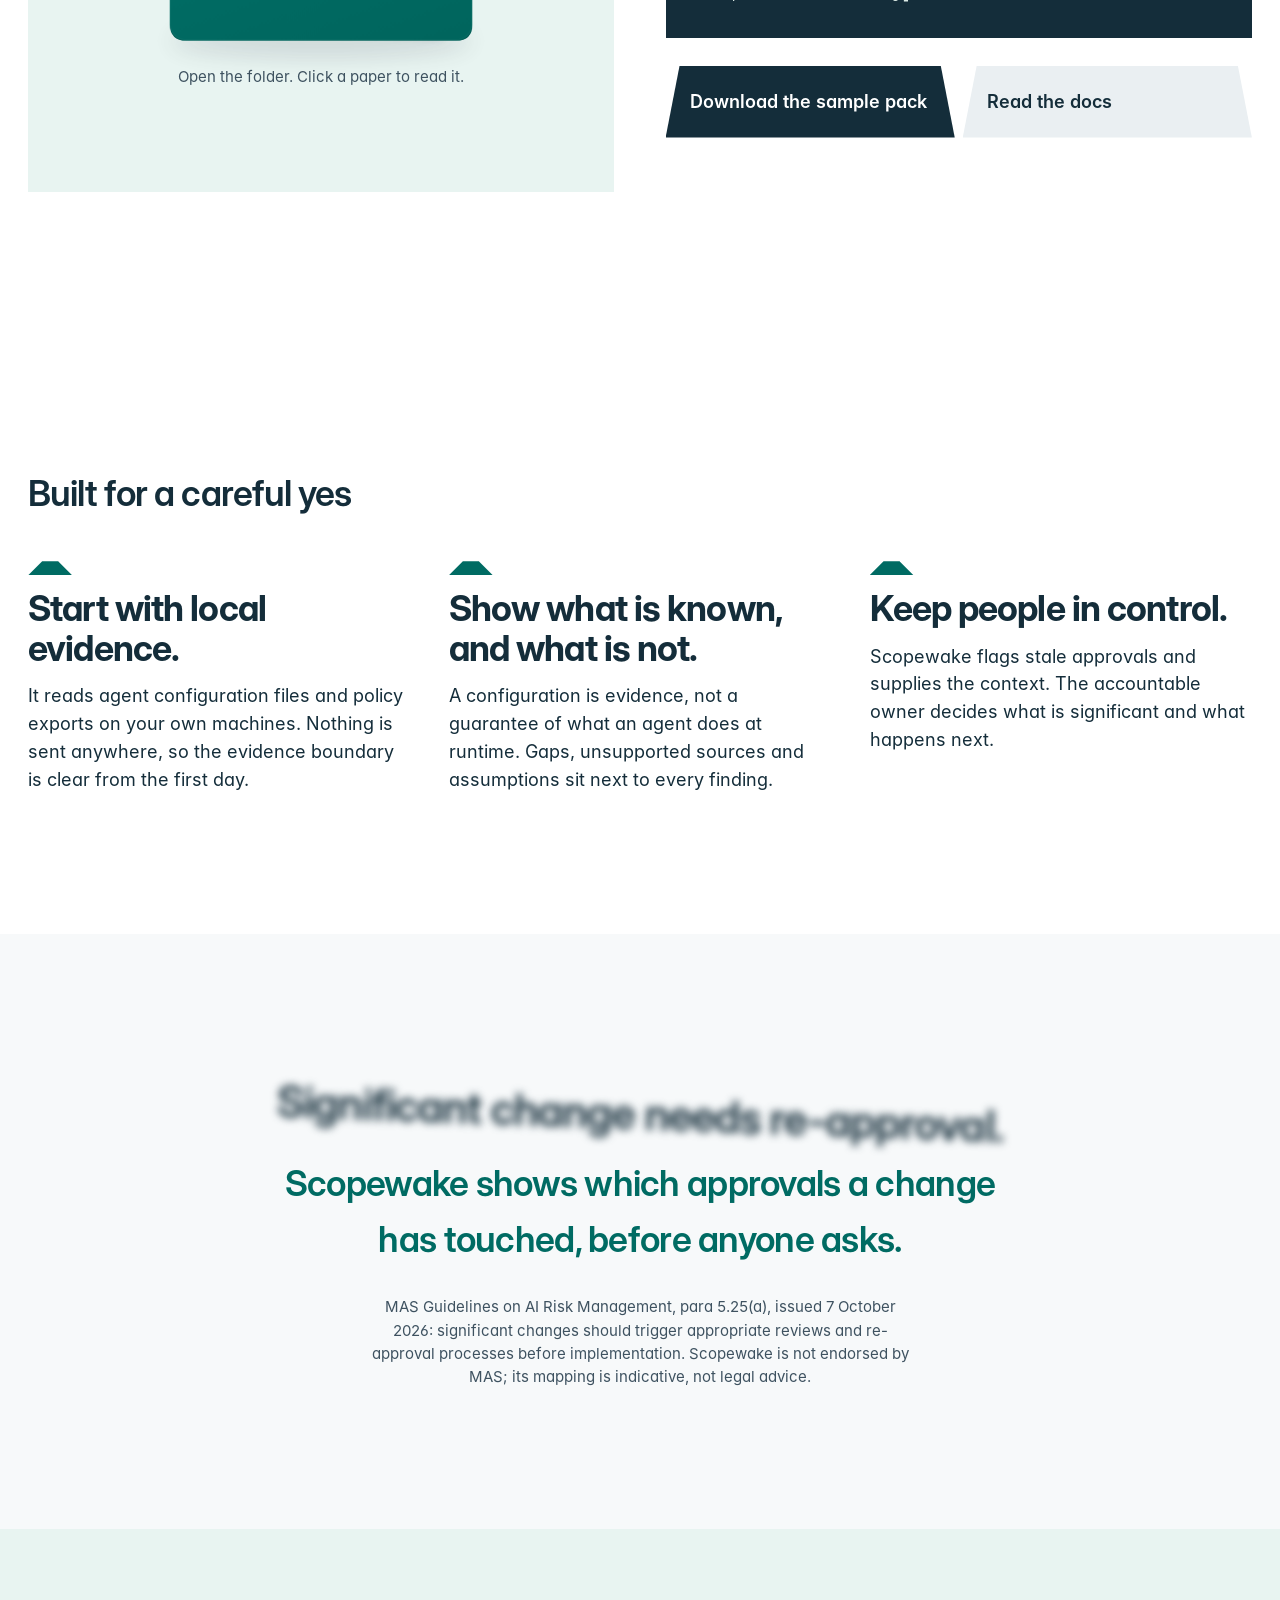
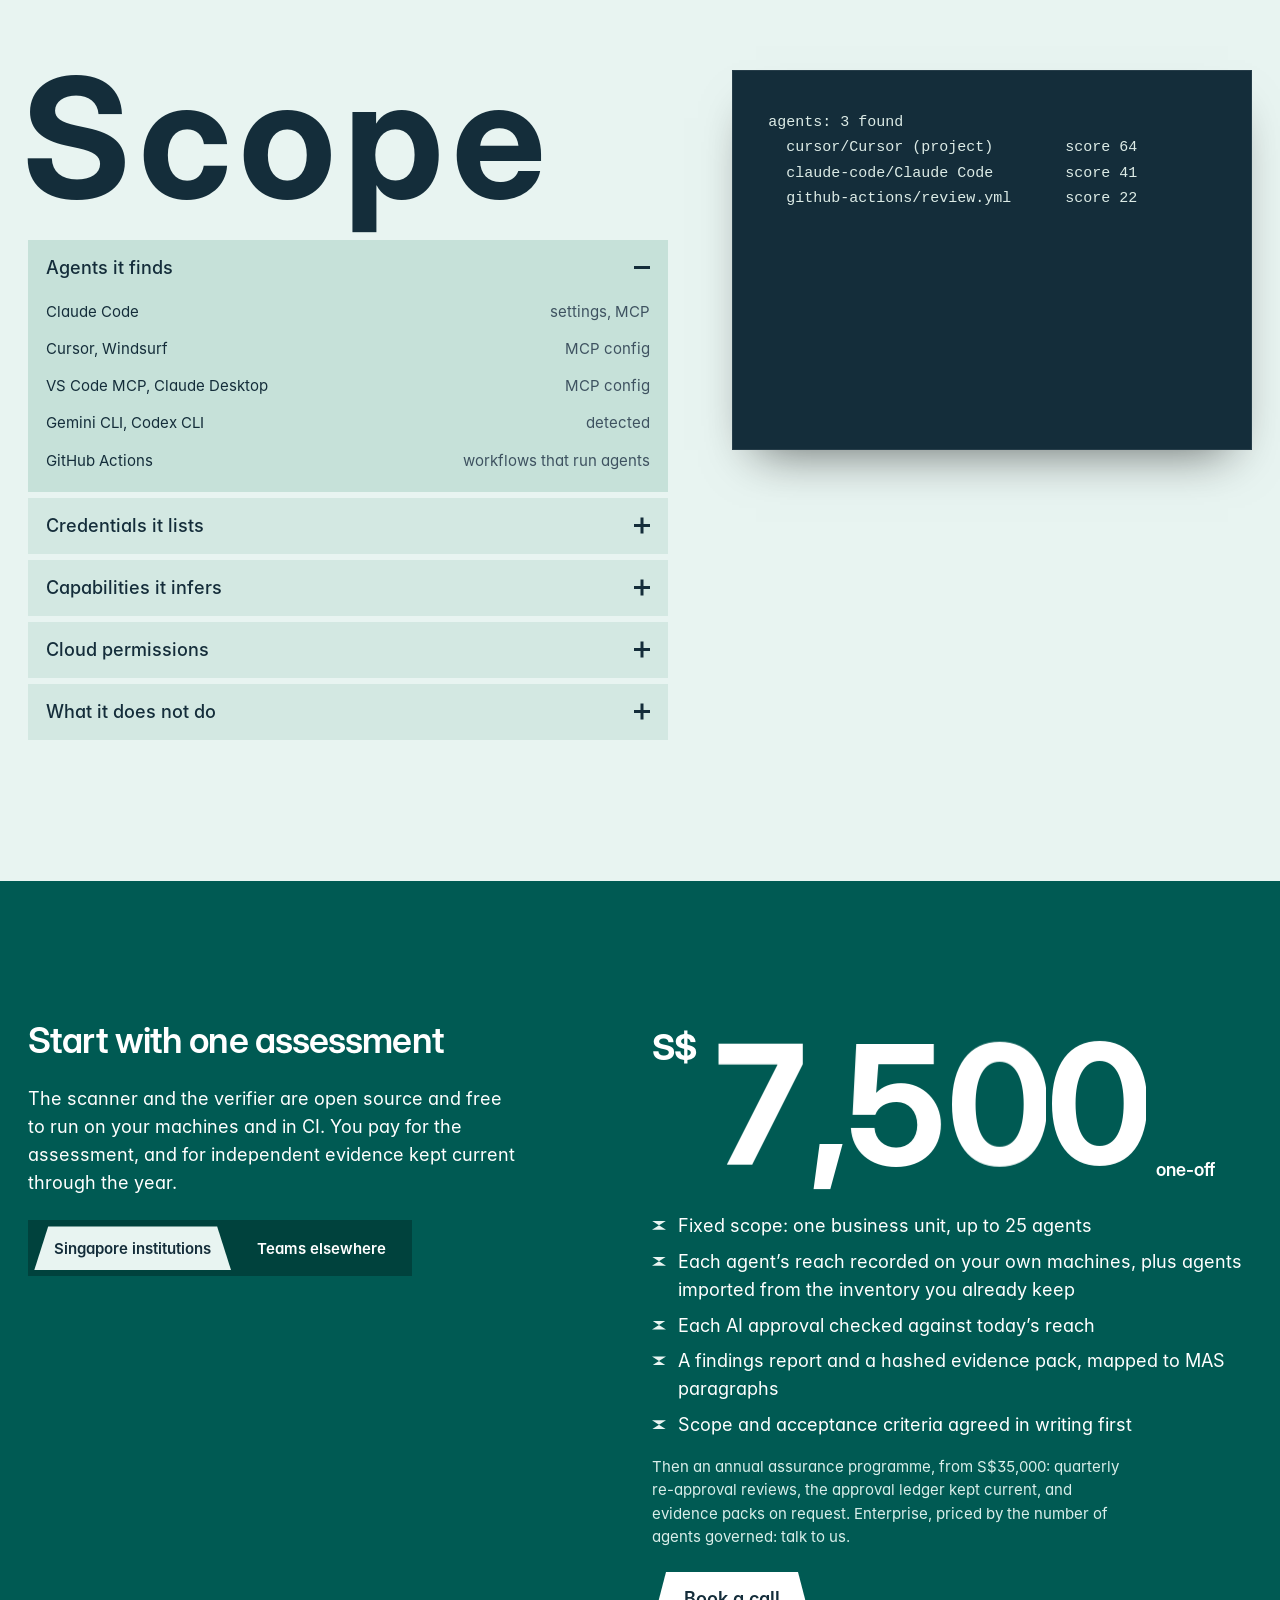
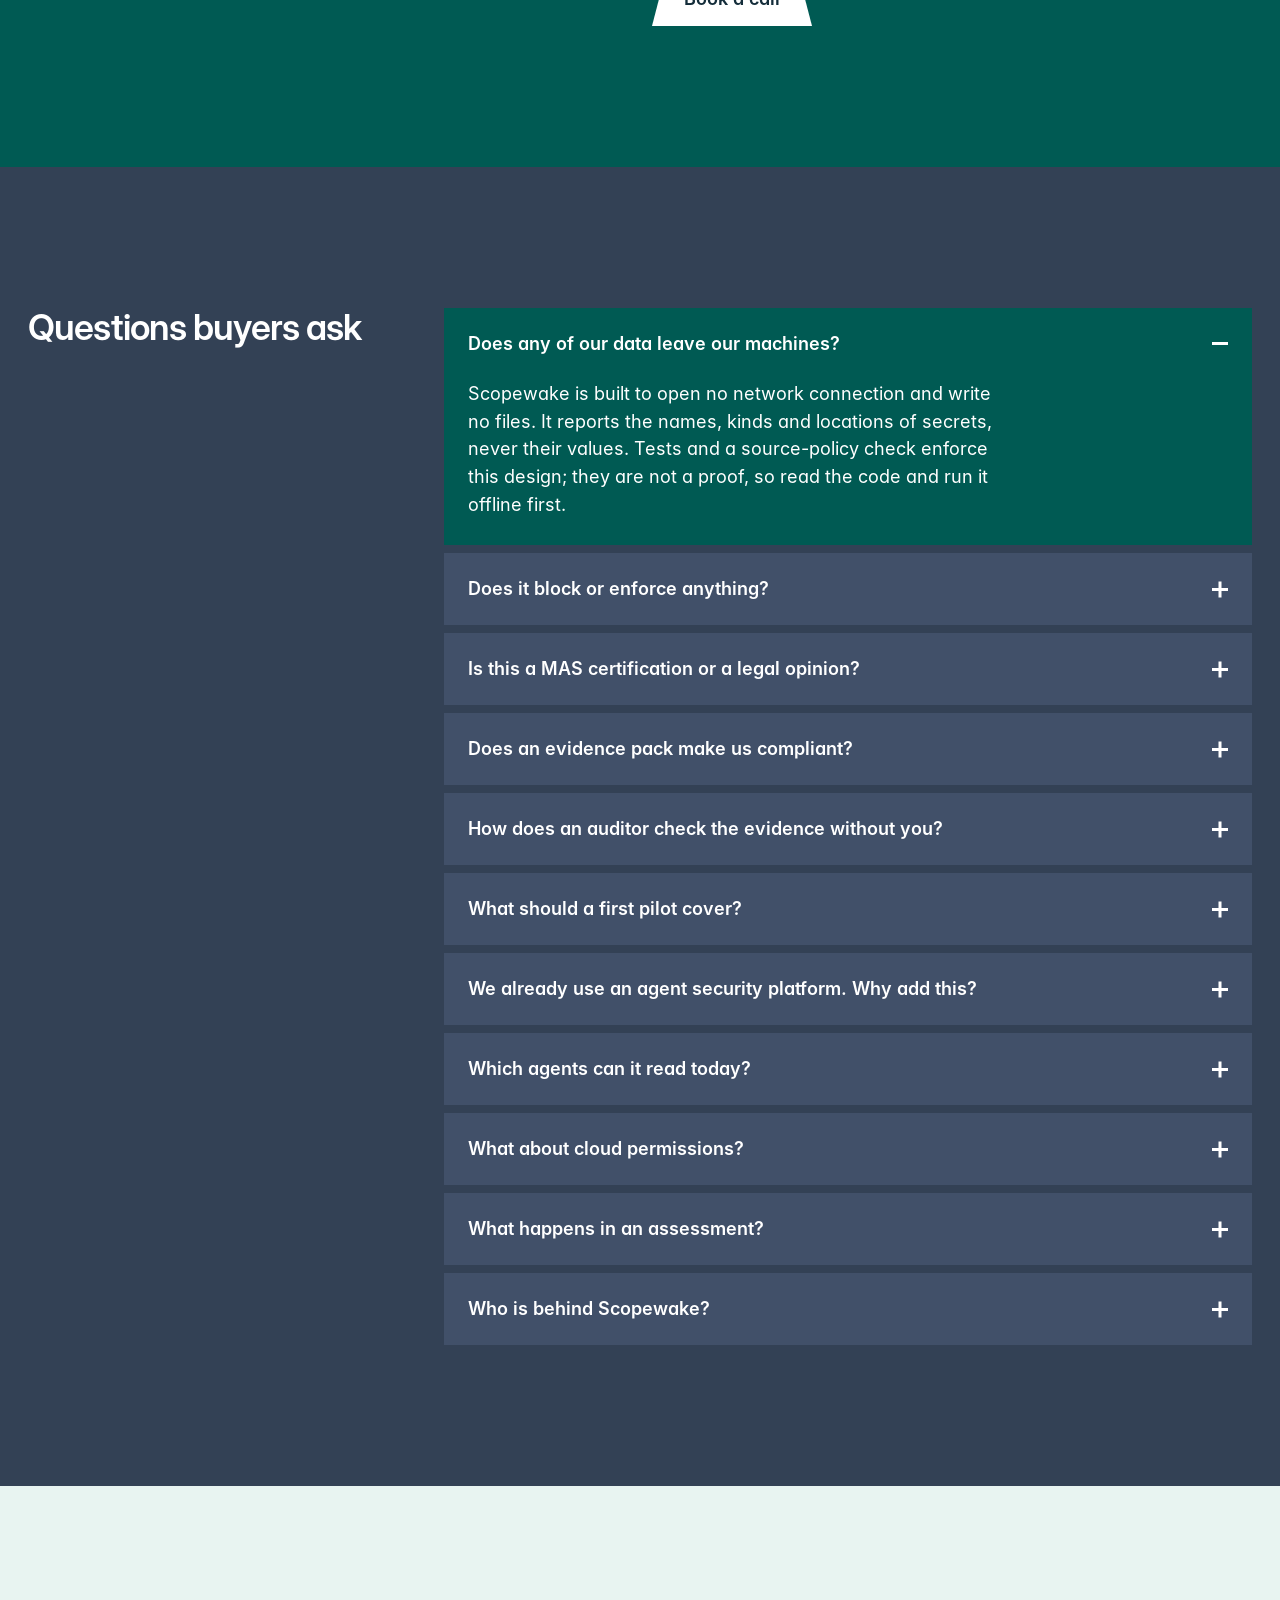
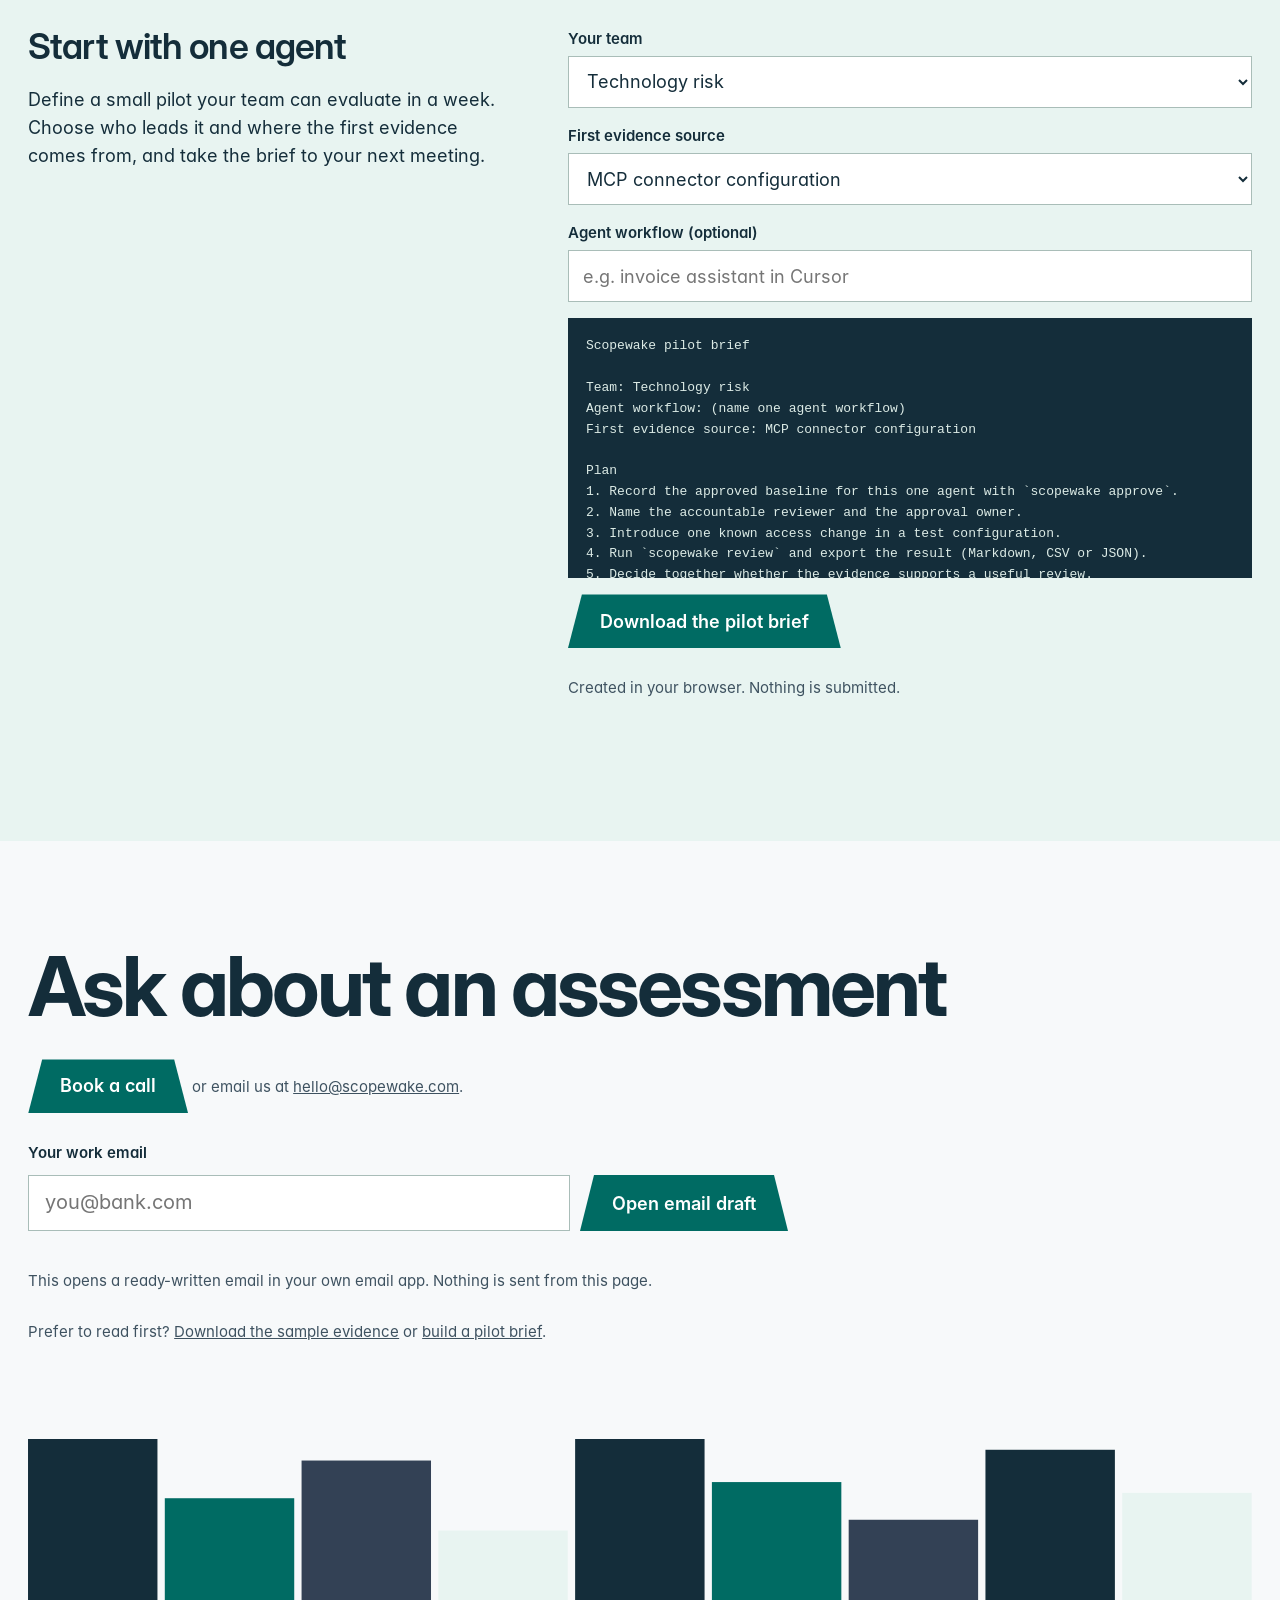
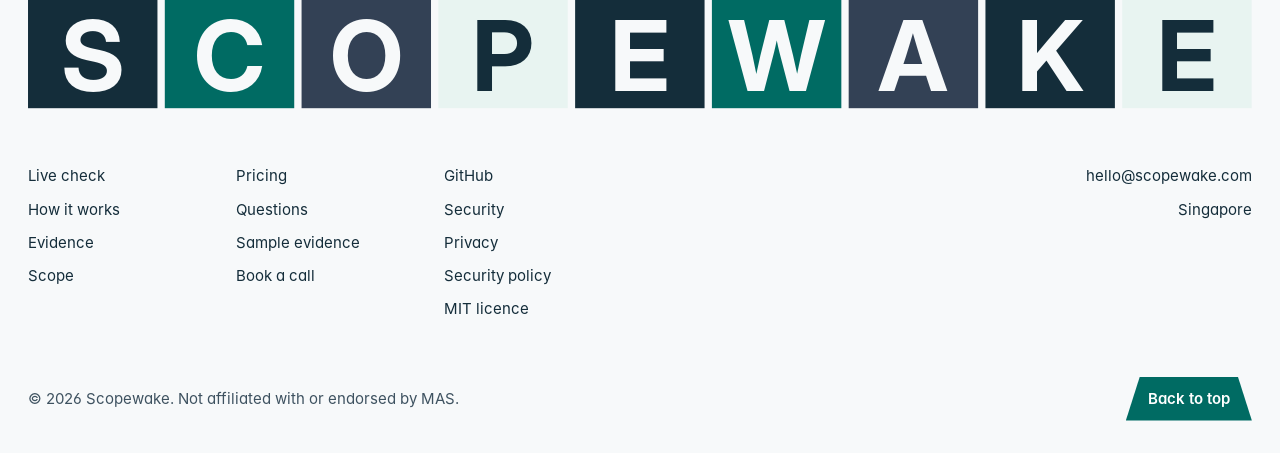
==== commit 14d20d18: "Site: show how an auditor verifies the evidence; verifier listed as free - Pricing: the scanner and " ====
--- a/site/index.html
+++ b/site/index.html
@@ -29,7 +29,7 @@
   approved by Head of Technology Risk on 2026-10-01, valid until 2027-10-01; owner Finance Operations
   ! credential added: cursor/Cursor (project) (.cursor/mcp.json): generic-secret at .cursor/mcp.json:stripe (STRIPE_SECRET_KEY)  [MAS AIRM para 5.25(a), 5.24]
   ! capability added: cursor/Cursor (project) (.cursor/mcp.json): payments via mcp:stripe  [MAS AIRM para 5.25(a), 5.24]
-  ! MCP server added: cursor/Cursor (project) (.cursor/mcp.json): stripe (local, npx)  [MAS AIRM para 5.25(a), 5.24]</code></pre></div></div></div></div></section><section class="how" id="how" aria-labelledby="how-h"><div class="how-intro"><h2 id="how-h" class="h2 reveal">How it works</h2><p class="lead reveal">Four moments in the life of one approval. Scroll and they stack, like the file they become.</p></div><div class="scroll-stack scroll-stack--window"><div class="scroll-stack__inner"><div data-stack-slot="" class="scroll-stack__slot" style="top:calc(18% + 0px);margin-bottom:84px;z-index:1"><div class="scroll-stack-card step st-mint"><div class="step-text"><h3 class="step-title">An owner approves the agent.</h3><p>scopewake approve records who approved what, for which agents, and freezes the reach they have today: servers, credentials, capabilities, cloud permissions.</p></div><div class="mini" data-ui="true"><div class="mini-top"><b>Invoice reader</b></div><p class="mini-meta">Approved 2026-10-01 · Finance Operations</p><ul class="mini-list"><li>invoices server</li><li>INVOICE_API_KEY</li></ul><p class="mini-foot">Reach frozen: 1 server, 1 credential</p></div><span class="scroll-stack-card__shade" aria-hidden="true"></span></div></div><div aria-hidden="true" style="height:36px;margin-top:0"></div><div data-stack-slot="" class="scroll-stack__slot" style="top:calc(18% + 28px);margin-bottom:56px;z-index:2"><div class="scroll-stack-card step st-teal"><div class="step-text"><h3 class="step-title">Its access grows without notice.</h3><p>A developer connects Stripe to the same agent. Nothing in the approval record changes, so the approval now describes an agent that no longer exists.</p></div><div class="mini" data-ui="true"><div class="mini-top"><b>Invoice reader</b></div><p class="mini-meta">Approved 2026-10-01 · Finance Operations</p><ul class="mini-list"><li>invoices server</li><li>INVOICE_API_KEY</li><li class="mini-new">stripe server</li><li class="mini-new">payments capability</li></ul><p class="mini-foot">Change found: 1 server added</p></div><span class="scroll-stack-card__shade" aria-hidden="true"></span></div></div><div aria-hidden="true" style="height:64px;margin-top:0"></div><div data-stack-slot="" class="scroll-stack__slot" style="top:calc(18% + 56px);margin-bottom:28px;z-index:3"><div class="scroll-stack-card step st-ink"><div class="step-text"><h3 class="step-title">Scopewake flags the approval.</h3><p>scopewake review compares today’s reach with the frozen snapshot. Any addition marks the approval re-review required, with each reason and the MAS paragraph it maps to.</p></div><div class="mini" data-ui="true"><div class="mini-top"><b>Invoice reader</b><span class="pill pill-review">Re-review required</span></div><p class="mini-meta">Approved 2026-10-01 · Finance Operations</p><ul class="mini-list"><li>invoices server</li><li>INVOICE_API_KEY</li><li class="mini-new">stripe server</li><li class="mini-new">payments capability</li></ul><p class="mini-foot">3 reasons · MAS para 5.25(a)</p></div><span class="scroll-stack-card__shade" aria-hidden="true"></span></div></div><div aria-hidden="true" style="height:92px;margin-top:0"></div><div data-stack-slot="" class="scroll-stack__slot" style="top:calc(18% + 84px);margin-bottom:0;z-index:4"><div class="scroll-stack-card step st-slate"><div class="step-text"><h3 class="step-title">The owner re-approves, on record.</h3><p>The owner decides whether the change is significant and re-approves. The earlier approval stays in the history, so an examiner can see the whole trail.</p></div><div class="mini" data-ui="true"><div class="mini-top"><b>Invoice reader</b><span class="pill pill-ok">Current</span></div><p class="mini-meta">Re-approved 2026-10-24 · 1 earlier approval</p><ul class="mini-list"><li>invoices server</li><li>INVOICE_API_KEY</li><li class="">stripe server</li><li class="">payments capability</li></ul><p class="mini-foot">Reach frozen again, history kept</p></div><span class="scroll-stack-card__shade" aria-hidden="true"></span></div></div><div class="scroll-stack__end" aria-hidden="true"></div></div></div></section><section class="evidence" id="evidence" aria-labelledby="ev-h"><div class="ev-folder reveal" data-ui="true"><div class="folder-fallback">Sample evidence: review.md, review.csv, review.json</div><p class="ev-hint">Open the folder. Click a paper to read it.</p></div><div class="ev-side"><h2 id="ev-h" class="h2 reveal">Evidence a reviewer can read</h2><p class="body reveal">Every review names the approval, its owner and date, each change found, and the paragraph it maps to. One command, three formats.</p><div class="ev-term" data-ui="true"><code class="text-type ev-type"><span class="text-type__sr">$ scopewake review --ledger approvals.json --format md &gt; review.md scopewake review --ledger approvals.json --format csv &gt; review.csv scopewake review --ledger approvals.json --fail-on-review</span><span class="text-type__content" aria-hidden="true"><span class="text-type__prefix" style="color:currentColor">$ </span><span style="color:inherit"></span><span class="text-type__caret">​</span></span><span aria-hidden="true" class="text-type__cursor text-type__cursor--character  "><span class="text-type__blink">▍</span></span></code></div><div class="ev-cells"><a class="cell cell-ink" href="sample/scopewake-sample-evidence.pdf" download="">Download the sample pack</a><a class="cell cell-tone" href="https://github.com/tidelinehq/scopewake#approval-review-keep-ai-approvals-current">Read the docs</a></div></div></section><section class="principles" id="principles" aria-labelledby="pp-h"><h2 id="pp-h" class="h2 reveal">Built for a careful yes</h2><div class="pp-grid"><div class="pp reveal"><span class="pp-tab" aria-hidden="true"></span><h3 class="pp-t">Start with local evidence.</h3><p>It reads agent configuration files and policy exports on your own machines. Nothing is sent anywhere, so the evidence boundary is clear from the first day.</p></div><div class="pp reveal"><span class="pp-tab" aria-hidden="true"></span><h3 class="pp-t">Show what is known, and what is not.</h3><p>A configuration is evidence, not a guarantee of what an agent does at runtime. Gaps, unsupported sources and assumptions sit next to every finding.</p></div><div class="pp reveal"><span class="pp-tab" aria-hidden="true"></span><h3 class="pp-t">Keep people in control.</h3><p>Scopewake flags stale approvals and supplies the context. The accountable owner decides what is significant and what happens next.</p></div></div></section><section class="reg"><h2 class="scroll-reveal statement-wrap" aria-label="Significant change needs re-approval."><span class="scroll-reveal-text statement" aria-hidden="true"><span class="scroll-reveal-word"><span class="scroll-reveal-piece">Significant</span></span> <span class="scroll-reveal-word"><span class="scroll-reveal-piece">change</span></span> <span class="scroll-reveal-word"><span class="scroll-reveal-piece">needs</span></span> <span class="scroll-reveal-word"><span class="scroll-reveal-piece">re-approval.</span></span></span></h2><p class="reg-sub reveal">Scopewake shows which approvals a change has touched, before anyone asks.</p><p class="cite reveal">MAS Guidelines on AI Risk Management, para 5.25(a), issued 7 October 2026: significant changes should trigger appropriate reviews and re-approval processes before implementation. Scopewake is not endorsed by MAS; its mapping is indicative, not legal advice.</p></section><section class="scope" id="scope" aria-labelledby="scope-h"><div class="scope-col"><h2 id="scope-h" class="giant reveal">Scope</h2><div class="bars"><details class="bar is-hot" open=""><summary><span>Agents it finds</span><span class="plus" aria-hidden="true"></span></summary><ul><li><span>Claude Code</span><span>settings, MCP</span></li><li><span>Cursor, Windsurf</span><span>MCP config</span></li><li><span>VS Code MCP, Claude Desktop</span><span>MCP config</span></li><li><span>Gemini CLI, Codex CLI</span><span>detected</span></li><li><span>GitHub Actions</span><span>workflows that run agents</span></li></ul><pre class="bar-inline" data-ui="true"><code>agents: 3 found
+  ! MCP server added: cursor/Cursor (project) (.cursor/mcp.json): stripe (local, npx)  [MAS AIRM para 5.25(a), 5.24]</code></pre></div></div></div></div></section><section class="how" id="how" aria-labelledby="how-h"><div class="how-intro"><h2 id="how-h" class="h2 reveal">How it works</h2><p class="lead reveal">Four moments in the life of one approval. Scroll and they stack, like the file they become.</p></div><div class="scroll-stack scroll-stack--window"><div class="scroll-stack__inner"><div data-stack-slot="" class="scroll-stack__slot" style="top:calc(18% + 0px);margin-bottom:84px;z-index:1"><div class="scroll-stack-card step st-mint"><div class="step-text"><h3 class="step-title">An owner approves the agent.</h3><p>scopewake approve records who approved what, for which agents, and freezes the reach they have today: servers, credentials, capabilities, cloud permissions.</p></div><div class="mini" data-ui="true"><div class="mini-top"><b>Invoice reader</b></div><p class="mini-meta">Approved 2026-10-01 · Finance Operations</p><ul class="mini-list"><li>invoices server</li><li>INVOICE_API_KEY</li></ul><p class="mini-foot">Reach frozen: 1 server, 1 credential</p></div><span class="scroll-stack-card__shade" aria-hidden="true"></span></div></div><div aria-hidden="true" style="height:36px;margin-top:0"></div><div data-stack-slot="" class="scroll-stack__slot" style="top:calc(18% + 28px);margin-bottom:56px;z-index:2"><div class="scroll-stack-card step st-teal"><div class="step-text"><h3 class="step-title">Its access grows without notice.</h3><p>A developer connects Stripe to the same agent. Nothing in the approval record changes, so the approval now describes an agent that no longer exists.</p></div><div class="mini" data-ui="true"><div class="mini-top"><b>Invoice reader</b></div><p class="mini-meta">Approved 2026-10-01 · Finance Operations</p><ul class="mini-list"><li>invoices server</li><li>INVOICE_API_KEY</li><li class="mini-new">stripe server</li><li class="mini-new">payments capability</li></ul><p class="mini-foot">Change found: 1 server added</p></div><span class="scroll-stack-card__shade" aria-hidden="true"></span></div></div><div aria-hidden="true" style="height:64px;margin-top:0"></div><div data-stack-slot="" class="scroll-stack__slot" style="top:calc(18% + 56px);margin-bottom:28px;z-index:3"><div class="scroll-stack-card step st-ink"><div class="step-text"><h3 class="step-title">Scopewake flags the approval.</h3><p>scopewake review compares today’s reach with the frozen snapshot. Any addition marks the approval re-review required, with each reason and the MAS paragraph it maps to.</p></div><div class="mini" data-ui="true"><div class="mini-top"><b>Invoice reader</b><span class="pill pill-review">Re-review required</span></div><p class="mini-meta">Approved 2026-10-01 · Finance Operations</p><ul class="mini-list"><li>invoices server</li><li>INVOICE_API_KEY</li><li class="mini-new">stripe server</li><li class="mini-new">payments capability</li></ul><p class="mini-foot">3 reasons · MAS para 5.25(a)</p></div><span class="scroll-stack-card__shade" aria-hidden="true"></span></div></div><div aria-hidden="true" style="height:92px;margin-top:0"></div><div data-stack-slot="" class="scroll-stack__slot" style="top:calc(18% + 84px);margin-bottom:0;z-index:4"><div class="scroll-stack-card step st-slate"><div class="step-text"><h3 class="step-title">The owner re-approves, on record.</h3><p>The owner decides whether the change is significant and re-approves. The earlier approval stays in the history, so an examiner can see the whole trail.</p></div><div class="mini" data-ui="true"><div class="mini-top"><b>Invoice reader</b><span class="pill pill-ok">Current</span></div><p class="mini-meta">Re-approved 2026-10-24 · 1 earlier approval</p><ul class="mini-list"><li>invoices server</li><li>INVOICE_API_KEY</li><li class="">stripe server</li><li class="">payments capability</li></ul><p class="mini-foot">Reach frozen again, history kept</p></div><span class="scroll-stack-card__shade" aria-hidden="true"></span></div></div><div class="scroll-stack__end" aria-hidden="true"></div></div></div></section><section class="evidence" id="evidence" aria-labelledby="ev-h"><div class="ev-folder reveal" data-ui="true"><div class="folder-fallback">Sample evidence: review.md, review.csv, review.json</div><p class="ev-hint">Open the folder. Click a paper to read it.</p></div><div class="ev-side"><h2 id="ev-h" class="h2 reveal">Evidence a reviewer can read</h2><p class="body reveal">Every review names the approval, its owner and date, each change found, and the paragraph it maps to. Your auditor checks it without us: every approval is hash-chained, and the free verifier confirms nothing was edited or removed, against a head hash you keep outside the ledger.</p><div class="ev-term" data-ui="true"><code class="text-type ev-type"><span class="text-type__sr">$ scopewake review --ledger approvals.json --format md &gt; review.md scopewake review --ledger approvals.json --format csv &gt; review.csv scopewake review --ledger approvals.json --fail-on-review scopewake verify-ledger approvals.json</span><span class="text-type__content" aria-hidden="true"><span class="text-type__prefix" style="color:currentColor">$ </span><span style="color:inherit"></span><span class="text-type__caret">​</span></span><span aria-hidden="true" class="text-type__cursor text-type__cursor--character  "><span class="text-type__blink">▍</span></span></code></div><div class="ev-cells"><a class="cell cell-ink" href="sample/scopewake-sample-evidence.pdf" download="">Download the sample pack</a><a class="cell cell-tone" href="https://github.com/tidelinehq/scopewake#approval-review-keep-ai-approvals-current">Read the docs</a></div></div></section><section class="principles" id="principles" aria-labelledby="pp-h"><h2 id="pp-h" class="h2 reveal">Built for a careful yes</h2><div class="pp-grid"><div class="pp reveal"><span class="pp-tab" aria-hidden="true"></span><h3 class="pp-t">Start with local evidence.</h3><p>It reads agent configuration files and policy exports on your own machines. Nothing is sent anywhere, so the evidence boundary is clear from the first day.</p></div><div class="pp reveal"><span class="pp-tab" aria-hidden="true"></span><h3 class="pp-t">Show what is known, and what is not.</h3><p>A configuration is evidence, not a guarantee of what an agent does at runtime. Gaps, unsupported sources and assumptions sit next to every finding.</p></div><div class="pp reveal"><span class="pp-tab" aria-hidden="true"></span><h3 class="pp-t">Keep people in control.</h3><p>Scopewake flags stale approvals and supplies the context. The accountable owner decides what is significant and what happens next.</p></div></div></section><section class="reg"><h2 class="scroll-reveal statement-wrap" aria-label="Significant change needs re-approval."><span class="scroll-reveal-text statement" aria-hidden="true"><span class="scroll-reveal-word"><span class="scroll-reveal-piece">Significant</span></span> <span class="scroll-reveal-word"><span class="scroll-reveal-piece">change</span></span> <span class="scroll-reveal-word"><span class="scroll-reveal-piece">needs</span></span> <span class="scroll-reveal-word"><span class="scroll-reveal-piece">re-approval.</span></span></span></h2><p class="reg-sub reveal">Scopewake shows which approvals a change has touched, before anyone asks.</p><p class="cite reveal">MAS Guidelines on AI Risk Management, para 5.25(a), issued 7 October 2026: significant changes should trigger appropriate reviews and re-approval processes before implementation. Scopewake is not endorsed by MAS; its mapping is indicative, not legal advice.</p></section><section class="scope" id="scope" aria-labelledby="scope-h"><div class="scope-col"><h2 id="scope-h" class="giant reveal">Scope</h2><div class="bars"><details class="bar is-hot" open=""><summary><span>Agents it finds</span><span class="plus" aria-hidden="true"></span></summary><ul><li><span>Claude Code</span><span>settings, MCP</span></li><li><span>Cursor, Windsurf</span><span>MCP config</span></li><li><span>VS Code MCP, Claude Desktop</span><span>MCP config</span></li><li><span>Gemini CLI, Codex CLI</span><span>detected</span></li><li><span>GitHub Actions</span><span>workflows that run agents</span></li></ul><pre class="bar-inline" data-ui="true"><code>agents: 3 found
   cursor/Cursor (project)        score 64
   claude-code/Claude Code        score 41
   github-actions/review.yml      score 22</code></pre></details><details class="bar "><summary><span>Credentials it lists</span><span class="plus" aria-hidden="true"></span></summary><ul><li><span>MCP server env and args</span><span>names only</span></li><li><span>.env files in the project</span><span>names only</span></li><li><span>Cloud and tool files in home</span><span>AWS, GCP, Azure, kube, SSH</span></li><li><span>Workflow secrets</span><span>secrets.* references</span></li></ul><pre class="bar-inline" data-ui="true"><code>credential: generic-secret
@@ -53,7 +53,7 @@
   ci-deployer      privilege escalation
   dev-agent        data read, secrets read</code></pre><pre class="preview "><code>Indicative mapping, not legal advice.
 The owner decides whether a change
-is significant.</code></pre><span class="spotlight-card__border" aria-hidden="true"></span><span class="spotlight-card__edge" aria-hidden="true"></span></div></div></section><section class="pricing" id="pricing" aria-labelledby="pr-h"><div class="pr-left"><h2 id="pr-h" class="h2 reveal">Start with one assessment</h2><p class="body reveal">The scanner is open source and free to run on your machines and in CI. You pay for the assessment, and for independent evidence kept current through the year.</p><div class="pr-switch" role="tablist" aria-label="Where you are"><button id="tab-sg" role="tab" aria-selected="true" aria-controls="pr-panel" tabindex="0" class="on"><span class="pr-pill"></span><span class="pr-label">Singapore institutions</span></button><button id="tab-global" role="tab" aria-selected="false" aria-controls="pr-panel" tabindex="-1" class=""><span class="pr-label">Teams elsewhere</span></button></div></div><div class="pr-right" id="pr-panel" role="tabpanel" aria-labelledby="tab-sg"><div class="price" aria-live="polite" aria-label="S$7,500 one-off"><span class="cur">S$</span><span aria-hidden="true" data-ui="true" class="counter-wrap"><span class="counter price-counter" style="font-size:var(--t-giant);font-weight:700;color:#FFFFFF;font-variant-numeric:tabular-nums;--counter-fade:0.3em;--counter-gap:0px;--counter-padding:0px"><span class="counter__sr">7,500</span><span class="counter__row" aria-hidden="true"><span data-slot="i3" class="counter__digit"><span class="counter__sizer">7</span><span class="counter__window" style="mask-image:linear-gradient(to bottom, rgba(0, 0, 0, 0) 0, rgba(0, 0, 0, 0.0355) calc(var(--counter-fade, 0em) * 0.1667), rgba(0, 0, 0, 0.2099) calc(var(--counter-fade, 0em) * 0.3333), rgba(0, 0, 0, 0.5) calc(var(--counter-fade, 0em) * 0.5), rgba(0, 0, 0, 0.7901) calc(var(--counter-fade, 0em) * 0.6667), rgba(0, 0, 0, 0.9645) calc(var(--counter-fade, 0em) * 0.8333), #000 var(--counter-fade, 0em), #000 calc(100% - var(--counter-fade, 0em)), rgba(0, 0, 0, 0.9645) calc(100% - var(--counter-fade, 0em) * 0.8333), rgba(0, 0, 0, 0.7901) calc(100% - var(--counter-fade, 0em) * 0.6667), rgba(0, 0, 0, 0.5) calc(100% - var(--counter-fade, 0em) * 0.5), rgba(0, 0, 0, 0.2099) calc(100% - var(--counter-fade, 0em) * 0.3333), rgba(0, 0, 0, 0.0355) calc(100% - var(--counter-fade, 0em) * 0.1667), rgba(0, 0, 0, 0) 100%);-webkit-mask-image:linear-gradient(to bottom, rgba(0, 0, 0, 0) 0, rgba(0, 0, 0, 0.0355) calc(var(--counter-fade, 0em) * 0.1667), rgba(0, 0, 0, 0.2099) calc(var(--counter-fade, 0em) * 0.3333), rgba(0, 0, 0, 0.5) calc(var(--counter-fade, 0em) * 0.5), rgba(0, 0, 0, 0.7901) calc(var(--counter-fade, 0em) * 0.6667), rgba(0, 0, 0, 0.9645) calc(var(--counter-fade, 0em) * 0.8333), #000 var(--counter-fade, 0em), #000 calc(100% - var(--counter-fade, 0em)), rgba(0, 0, 0, 0.9645) calc(100% - var(--counter-fade, 0em) * 0.8333), rgba(0, 0, 0, 0.7901) calc(100% - var(--counter-fade, 0em) * 0.6667), rgba(0, 0, 0, 0.5) calc(100% - var(--counter-fade, 0em) * 0.5), rgba(0, 0, 0, 0.2099) calc(100% - var(--counter-fade, 0em) * 0.3333), rgba(0, 0, 0, 0.0355) calc(100% - var(--counter-fade, 0em) * 0.1667), rgba(0, 0, 0, 0) 100%)"><span class="counter__strip" data-strip=""><span class="counter__numeral" data-numeral="" style="transform:translateY(300%)">0</span><span class="counter__numeral" data-numeral="" style="transform:translateY(400%)">1</span><span class="counter__numeral" data-numeral="" style="transform:translateY(-500%)">2</span><span class="counter__numeral" data-numeral="" style="transform:translateY(-400%)">3</span><span class="counter__numeral" data-numeral="" style="transform:translateY(-300%)">4</span><span class="counter__numeral" data-numeral="" style="transform:translateY(-200%)">5</span><span class="counter__numeral" data-numeral="" style="transform:translateY(-100%)">6</span><span class="counter__numeral" data-numeral="" style="transform:translateY(0%)">7</span><span class="counter__numeral" data-numeral="" style="transform:translateY(100%)">8</span><span class="counter__numeral" data-numeral="" style="transform:translateY(200%)">9</span></span></span><svg class="counter__blur" aria-hidden="true"><filter id="_R_2d2_-i3" x="-10%" y="-50%" width="120%" height="200%" color-interpolation-filters="sRGB"><feGaussianBlur stdDeviation="0 0"></feGaussianBlur></filter></svg></span><span data-slot="g3" class="counter__symbol"><span class="counter__symbol-text">,</span></span><span data-slot="i2" class="counter__digit"><span class="counter__sizer">5</span><span class="counter__window" style="mask-image:linear-gradient(to bottom, rgba(0, 0, 0, 0) 0, rgba(0, 0, 0, 0.0355) calc(var(--counter-fade, 0em) * 0.1667), rgba(0, 0, 0, 0.2099) calc(var(--counter-fade, 0em) * 0.3333), rgba(0, 0, 0, 0.5) calc(var(--counter-fade, 0em) * 0.5), rgba(0, 0, 0, 0.7901) calc(var(--counter-fade, 0em) * 0.6667), rgba(0, 0, 0, 0.9645) calc(var(--counter-fade, 0em) * 0.8333), #000 var(--counter-fade, 0em), #000 calc(100% - var(--counter-fade, 0em)), rgba(0, 0, 0, 0.9645) calc(100% - var(--counter-fade, 0em) * 0.8333), rgba(0, 0, 0, 0.7901) calc(100% - var(--counter-fade, 0em) * 0.6667), rgba(0, 0, 0, 0.5) calc(100% - var(--counter-fade, 0em) * 0.5), rgba(0, 0, 0, 0.2099) calc(100% - var(--counter-fade, 0em) * 0.3333), rgba(0, 0, 0, 0.0355) calc(100% - var(--counter-fade, 0em) * 0.1667), rgba(0, 0, 0, 0) 100%);-webkit-mask-image:linear-gradient(to bottom, rgba(0, 0, 0, 0) 0, rgba(0, 0, 0, 0.0355) calc(var(--counter-fade, 0em) * 0.1667), rgba(0, 0, 0, 0.2099) calc(var(--counter-fade, 0em) * 0.3333), rgba(0, 0, 0, 0.5) calc(var(--counter-fade, 0em) * 0.5), rgba(0, 0, 0, 0.7901) calc(var(--counter-fade, 0em) * 0.6667), rgba(0, 0, 0, 0.9645) calc(var(--counter-fade, 0em) * 0.8333), #000 var(--counter-fade, 0em), #000 calc(100% - var(--counter-fade, 0em)), rgba(0, 0, 0, 0.9645) calc(100% - var(--counter-fade, 0em) * 0.8333), rgba(0, 0, 0, 0.7901) calc(100% - var(--counter-fade, 0em) * 0.6667), rgba(0, 0, 0, 0.5) calc(100% - var(--counter-fade, 0em) * 0.5), rgba(0, 0, 0, 0.2099) calc(100% - var(--counter-fade, 0em) * 0.3333), rgba(0, 0, 0, 0.0355) calc(100% - var(--counter-fade, 0em) * 0.1667), rgba(0, 0, 0, 0) 100%)"><span class="counter__strip" data-strip=""><span class="counter__numeral" data-numeral="" style="transform:translateY(-500%)">0</span><span class="counter__numeral" data-numeral="" style="transform:translateY(-400%)">1</span><span class="counter__numeral" data-numeral="" style="transform:translateY(-300%)">2</span><span class="counter__numeral" data-numeral="" style="transform:translateY(-200%)">3</span><span class="counter__numeral" data-numeral="" style="transform:translateY(-100%)">4</span><span class="counter__numeral" data-numeral="" style="transform:translateY(0%)">5</span><span class="counter__numeral" data-numeral="" style="transform:translateY(100%)">6</span><span class="counter__numeral" data-numeral="" style="transform:translateY(200%)">7</span><span class="counter__numeral" data-numeral="" style="transform:translateY(300%)">8</span><span class="counter__numeral" data-numeral="" style="transform:translateY(400%)">9</span></span></span><svg class="counter__blur" aria-hidden="true"><filter id="_R_2d2_-i2" x="-10%" y="-50%" width="120%" height="200%" color-interpolation-filters="sRGB"><feGaussianBlur stdDeviation="0 0"></feGaussianBlur></filter></svg></span><span data-slot="i1" class="counter__digit"><span class="counter__sizer">0</span><span class="counter__window" style="mask-image:linear-gradient(to bottom, rgba(0, 0, 0, 0) 0, rgba(0, 0, 0, 0.0355) calc(var(--counter-fade, 0em) * 0.1667), rgba(0, 0, 0, 0.2099) calc(var(--counter-fade, 0em) * 0.3333), rgba(0, 0, 0, 0.5) calc(var(--counter-fade, 0em) * 0.5), rgba(0, 0, 0, 0.7901) calc(var(--counter-fade, 0em) * 0.6667), rgba(0, 0, 0, 0.9645) calc(var(--counter-fade, 0em) * 0.8333), #000 var(--counter-fade, 0em), #000 calc(100% - var(--counter-fade, 0em)), rgba(0, 0, 0, 0.9645) calc(100% - var(--counter-fade, 0em) * 0.8333), rgba(0, 0, 0, 0.7901) calc(100% - var(--counter-fade, 0em) * 0.6667), rgba(0, 0, 0, 0.5) calc(100% - var(--counter-fade, 0em) * 0.5), rgba(0, 0, 0, 0.2099) calc(100% - var(--counter-fade, 0em) * 0.3333), rgba(0, 0, 0, 0.0355) calc(100% - var(--counter-fade, 0em) * 0.1667), rgba(0, 0, 0, 0) 100%);-webkit-mask-image:linear-gradient(to bottom, rgba(0, 0, 0, 0) 0, rgba(0, 0, 0, 0.0355) calc(var(--counter-fade, 0em) * 0.1667), rgba(0, 0, 0, 0.2099) calc(var(--counter-fade, 0em) * 0.3333), rgba(0, 0, 0, 0.5) calc(var(--counter-fade, 0em) * 0.5), rgba(0, 0, 0, 0.7901) calc(var(--counter-fade, 0em) * 0.6667), rgba(0, 0, 0, 0.9645) calc(var(--counter-fade, 0em) * 0.8333), #000 var(--counter-fade, 0em), #000 calc(100% - var(--counter-fade, 0em)), rgba(0, 0, 0, 0.9645) calc(100% - var(--counter-fade, 0em) * 0.8333), rgba(0, 0, 0, 0.7901) calc(100% - var(--counter-fade, 0em) * 0.6667), rgba(0, 0, 0, 0.5) calc(100% - var(--counter-fade, 0em) * 0.5), rgba(0, 0, 0, 0.2099) calc(100% - var(--counter-fade, 0em) * 0.3333), rgba(0, 0, 0, 0.0355) calc(100% - var(--counter-fade, 0em) * 0.1667), rgba(0, 0, 0, 0) 100%)"><span class="counter__strip" data-strip=""><span class="counter__numeral" data-numeral="" style="transform:translateY(0%)">0</span><span class="counter__numeral" data-numeral="" style="transform:translateY(100%)">1</span><span class="counter__numeral" data-numeral="" style="transform:translateY(200%)">2</span><span class="counter__numeral" data-numeral="" style="transform:translateY(300%)">3</span><span class="counter__numeral" data-numeral="" style="transform:translateY(400%)">4</span><span class="counter__numeral" data-numeral="" style="transform:translateY(-500%)">5</span><span class="counter__numeral" data-numeral="" style="transform:translateY(-400%)">6</span><span class="counter__numeral" data-numeral="" style="transform:translateY(-300%)">7</span><span class="counter__numeral" data-numeral="" style="transform:translateY(-200%)">8</span><span class="counter__numeral" data-numeral="" style="transform:translateY(-100%)">9</span></span></span><svg class="counter__blur" aria-hidden="true"><filter id="_R_2d2_-i1" x="-10%" y="-50%" width="120%" height="200%" color-interpolation-filters="sRGB"><feGaussianBlur stdDeviation="0 0"></feGaussianBlur></filter></svg></span><span data-slot="i0" class="counter__digit"><span class="counter__sizer">0</span><span class="counter__window" style="mask-image:linear-gradient(to bottom, rgba(0, 0, 0, 0) 0, rgba(0, 0, 0, 0.0355) calc(var(--counter-fade, 0em) * 0.1667), rgba(0, 0, 0, 0.2099) calc(var(--counter-fade, 0em) * 0.3333), rgba(0, 0, 0, 0.5) calc(var(--counter-fade, 0em) * 0.5), rgba(0, 0, 0, 0.7901) calc(var(--counter-fade, 0em) * 0.6667), rgba(0, 0, 0, 0.9645) calc(var(--counter-fade, 0em) * 0.8333), #000 var(--counter-fade, 0em), #000 calc(100% - var(--counter-fade, 0em)), rgba(0, 0, 0, 0.9645) calc(100% - var(--counter-fade, 0em) * 0.8333), rgba(0, 0, 0, 0.7901) calc(100% - var(--counter-fade, 0em) * 0.6667), rgba(0, 0, 0, 0.5) calc(100% - var(--counter-fade, 0em) * 0.5), rgba(0, 0, 0, 0.2099) calc(100% - var(--counter-fade, 0em) * 0.3333), rgba(0, 0, 0, 0.0355) calc(100% - var(--counter-fade, 0em) * 0.1667), rgba(0, 0, 0, 0) 100%);-webkit-mask-image:linear-gradient(to bottom, rgba(0, 0, 0, 0) 0, rgba(0, 0, 0, 0.0355) calc(var(--counter-fade, 0em) * 0.1667), rgba(0, 0, 0, 0.2099) calc(var(--counter-fade, 0em) * 0.3333), rgba(0, 0, 0, 0.5) calc(var(--counter-fade, 0em) * 0.5), rgba(0, 0, 0, 0.7901) calc(var(--counter-fade, 0em) * 0.6667), rgba(0, 0, 0, 0.9645) calc(var(--counter-fade, 0em) * 0.8333), #000 var(--counter-fade, 0em), #000 calc(100% - var(--counter-fade, 0em)), rgba(0, 0, 0, 0.9645) calc(100% - var(--counter-fade, 0em) * 0.8333), rgba(0, 0, 0, 0.7901) calc(100% - var(--counter-fade, 0em) * 0.6667), rgba(0, 0, 0, 0.5) calc(100% - var(--counter-fade, 0em) * 0.5), rgba(0, 0, 0, 0.2099) calc(100% - var(--counter-fade, 0em) * 0.3333), rgba(0, 0, 0, 0.0355) calc(100% - var(--counter-fade, 0em) * 0.1667), rgba(0, 0, 0, 0) 100%)"><span class="counter__strip" data-strip=""><span class="counter__numeral" data-numeral="" style="transform:translateY(0%)">0</span><span class="counter__numeral" data-numeral="" style="transform:translateY(100%)">1</span><span class="counter__numeral" data-numeral="" style="transform:translateY(200%)">2</span><span class="counter__numeral" data-numeral="" style="transform:translateY(300%)">3</span><span class="counter__numeral" data-numeral="" style="transform:translateY(400%)">4</span><span class="counter__numeral" data-numeral="" style="transform:translateY(-500%)">5</span><span class="counter__numeral" data-numeral="" style="transform:translateY(-400%)">6</span><span class="counter__numeral" data-numeral="" style="transform:translateY(-300%)">7</span><span class="counter__numeral" data-numeral="" style="transform:translateY(-200%)">8</span><span class="counter__numeral" data-numeral="" style="transform:translateY(-100%)">9</span></span></span><svg class="counter__blur" aria-hidden="true"><filter id="_R_2d2_-i0" x="-10%" y="-50%" width="120%" height="200%" color-interpolation-filters="sRGB"><feGaussianBlur stdDeviation="0 0"></feGaussianBlur></filter></svg></span></span><span class="counter__measure" aria-hidden="true"><span>0</span><span>1</span><span>2</span><span>3</span><span>4</span><span>5</span><span>6</span><span>7</span><span>8</span><span>9</span></span></span></span><span class="per">one-off</span></div><div class="pr-detail" style="opacity:0;transform:translateY(12px)"><ul class="included"><li>Fixed scope: one business unit, up to 25 agents</li><li>Each agent’s reach recorded on your own machines, plus agents imported from the inventory you already keep</li><li>Each AI approval checked against today’s reach</li><li>A findings report and a hashed evidence pack, mapped to MAS paragraphs</li><li>Scope and acceptance criteria agreed in writing first</li></ul><p class="after">Then an annual assurance programme, from S$35,000: quarterly re-approval reviews, the approval ledger kept current, and evidence packs on request. Enterprise, priced by the number of agents governed: talk to us.</p></div><div class="" style="position:relative;display:inline-block"><div class="" style="will-change:transform"><a class="btn btn-light" href="https://calendly.com/sooriiya-scopewake/scopewake-client-meeting-1" target="_blank" rel="noopener">Book a call</a></div></div></div></section><section class="faq" id="questions" aria-labelledby="faq-h"><h2 id="faq-h" class="h2 faq-h">Questions buyers ask</h2><div class="tiles"><div class="tile open"><button class="tile-q" aria-expanded="true"><span>Does any of our data leave our machines?</span><span class="plus" aria-hidden="true"></span></button><div class="tile-a" style="height:auto;opacity:1"><p>Scopewake is built to open no network connection and write no files. It reports the names, kinds and locations of secrets, never their values. Tests and a source-policy check enforce this design; they are not a proof, so read the code and run it offline first.</p></div></div><div class="tile "><button class="tile-q" aria-expanded="false"><span>Does it block or enforce anything?</span><span class="plus" aria-hidden="true"></span></button></div><div class="tile "><button class="tile-q" aria-expanded="false"><span>Is this a MAS certification or a legal opinion?</span><span class="plus" aria-hidden="true"></span></button></div><div class="tile "><button class="tile-q" aria-expanded="false"><span>Does an evidence pack make us compliant?</span><span class="plus" aria-hidden="true"></span></button></div><div class="tile "><button class="tile-q" aria-expanded="false"><span>What should a first pilot cover?</span><span class="plus" aria-hidden="true"></span></button></div><div class="tile "><button class="tile-q" aria-expanded="false"><span>We already use an agent security platform. Why add this?</span><span class="plus" aria-hidden="true"></span></button></div><div class="tile "><button class="tile-q" aria-expanded="false"><span>Which agents can it read today?</span><span class="plus" aria-hidden="true"></span></button></div><div class="tile "><button class="tile-q" aria-expanded="false"><span>What about cloud permissions?</span><span class="plus" aria-hidden="true"></span></button></div><div class="tile "><button class="tile-q" aria-expanded="false"><span>What happens in an assessment?</span><span class="plus" aria-hidden="true"></span></button></div><div class="tile "><button class="tile-q" aria-expanded="false"><span>Who is behind Scopewake?</span><span class="plus" aria-hidden="true"></span></button></div></div></section><section class="pilot" id="pilot" aria-labelledby="pilot-h"><div class="pilot-left"><h2 id="pilot-h" class="h2 reveal">Start with one agent</h2><p class="body reveal">Define a small pilot your team can evaluate in a week. Choose who leads it and where the first evidence comes from, and take the brief to your next meeting.</p></div><form class="pilot-form reveal"><label>Your team<select><option selected="">Technology risk</option><option>Security</option><option>AI governance</option><option>Platform engineering</option></select></label><label>First evidence source<select><option selected="">MCP connector configuration</option><option>Coding-agent settings (Claude Code, Cursor)</option><option>AWS IAM policy export</option><option>CI workflows that run agents</option></select></label><label>Agent workflow (optional)<input placeholder="e.g. invoice assistant in Cursor" value=""/></label><pre class="pilot-preview" data-ui="true" aria-label="Brief preview"><code>Scopewake pilot brief
+is significant.</code></pre><span class="spotlight-card__border" aria-hidden="true"></span><span class="spotlight-card__edge" aria-hidden="true"></span></div></div></section><section class="pricing" id="pricing" aria-labelledby="pr-h"><div class="pr-left"><h2 id="pr-h" class="h2 reveal">Start with one assessment</h2><p class="body reveal">The scanner and the verifier are open source and free to run on your machines and in CI. You pay for the assessment, and for independent evidence kept current through the year.</p><div class="pr-switch" role="tablist" aria-label="Where you are"><button id="tab-sg" role="tab" aria-selected="true" aria-controls="pr-panel" tabindex="0" class="on"><span class="pr-pill"></span><span class="pr-label">Singapore institutions</span></button><button id="tab-global" role="tab" aria-selected="false" aria-controls="pr-panel" tabindex="-1" class=""><span class="pr-label">Teams elsewhere</span></button></div></div><div class="pr-right" id="pr-panel" role="tabpanel" aria-labelledby="tab-sg"><div class="price" aria-live="polite" aria-label="S$7,500 one-off"><span class="cur">S$</span><span aria-hidden="true" data-ui="true" class="counter-wrap"><span class="counter price-counter" style="font-size:var(--t-giant);font-weight:700;color:#FFFFFF;font-variant-numeric:tabular-nums;--counter-fade:0.3em;--counter-gap:0px;--counter-padding:0px"><span class="counter__sr">7,500</span><span class="counter__row" aria-hidden="true"><span data-slot="i3" class="counter__digit"><span class="counter__sizer">7</span><span class="counter__window" style="mask-image:linear-gradient(to bottom, rgba(0, 0, 0, 0) 0, rgba(0, 0, 0, 0.0355) calc(var(--counter-fade, 0em) * 0.1667), rgba(0, 0, 0, 0.2099) calc(var(--counter-fade, 0em) * 0.3333), rgba(0, 0, 0, 0.5) calc(var(--counter-fade, 0em) * 0.5), rgba(0, 0, 0, 0.7901) calc(var(--counter-fade, 0em) * 0.6667), rgba(0, 0, 0, 0.9645) calc(var(--counter-fade, 0em) * 0.8333), #000 var(--counter-fade, 0em), #000 calc(100% - var(--counter-fade, 0em)), rgba(0, 0, 0, 0.9645) calc(100% - var(--counter-fade, 0em) * 0.8333), rgba(0, 0, 0, 0.7901) calc(100% - var(--counter-fade, 0em) * 0.6667), rgba(0, 0, 0, 0.5) calc(100% - var(--counter-fade, 0em) * 0.5), rgba(0, 0, 0, 0.2099) calc(100% - var(--counter-fade, 0em) * 0.3333), rgba(0, 0, 0, 0.0355) calc(100% - var(--counter-fade, 0em) * 0.1667), rgba(0, 0, 0, 0) 100%);-webkit-mask-image:linear-gradient(to bottom, rgba(0, 0, 0, 0) 0, rgba(0, 0, 0, 0.0355) calc(var(--counter-fade, 0em) * 0.1667), rgba(0, 0, 0, 0.2099) calc(var(--counter-fade, 0em) * 0.3333), rgba(0, 0, 0, 0.5) calc(var(--counter-fade, 0em) * 0.5), rgba(0, 0, 0, 0.7901) calc(var(--counter-fade, 0em) * 0.6667), rgba(0, 0, 0, 0.9645) calc(var(--counter-fade, 0em) * 0.8333), #000 var(--counter-fade, 0em), #000 calc(100% - var(--counter-fade, 0em)), rgba(0, 0, 0, 0.9645) calc(100% - var(--counter-fade, 0em) * 0.8333), rgba(0, 0, 0, 0.7901) calc(100% - var(--counter-fade, 0em) * 0.6667), rgba(0, 0, 0, 0.5) calc(100% - var(--counter-fade, 0em) * 0.5), rgba(0, 0, 0, 0.2099) calc(100% - var(--counter-fade, 0em) * 0.3333), rgba(0, 0, 0, 0.0355) calc(100% - var(--counter-fade, 0em) * 0.1667), rgba(0, 0, 0, 0) 100%)"><span class="counter__strip" data-strip=""><span class="counter__numeral" data-numeral="" style="transform:translateY(300%)">0</span><span class="counter__numeral" data-numeral="" style="transform:translateY(400%)">1</span><span class="counter__numeral" data-numeral="" style="transform:translateY(-500%)">2</span><span class="counter__numeral" data-numeral="" style="transform:translateY(-400%)">3</span><span class="counter__numeral" data-numeral="" style="transform:translateY(-300%)">4</span><span class="counter__numeral" data-numeral="" style="transform:translateY(-200%)">5</span><span class="counter__numeral" data-numeral="" style="transform:translateY(-100%)">6</span><span class="counter__numeral" data-numeral="" style="transform:translateY(0%)">7</span><span class="counter__numeral" data-numeral="" style="transform:translateY(100%)">8</span><span class="counter__numeral" data-numeral="" style="transform:translateY(200%)">9</span></span></span><svg class="counter__blur" aria-hidden="true"><filter id="_R_2d2_-i3" x="-10%" y="-50%" width="120%" height="200%" color-interpolation-filters="sRGB"><feGaussianBlur stdDeviation="0 0"></feGaussianBlur></filter></svg></span><span data-slot="g3" class="counter__symbol"><span class="counter__symbol-text">,</span></span><span data-slot="i2" class="counter__digit"><span class="counter__sizer">5</span><span class="counter__window" style="mask-image:linear-gradient(to bottom, rgba(0, 0, 0, 0) 0, rgba(0, 0, 0, 0.0355) calc(var(--counter-fade, 0em) * 0.1667), rgba(0, 0, 0, 0.2099) calc(var(--counter-fade, 0em) * 0.3333), rgba(0, 0, 0, 0.5) calc(var(--counter-fade, 0em) * 0.5), rgba(0, 0, 0, 0.7901) calc(var(--counter-fade, 0em) * 0.6667), rgba(0, 0, 0, 0.9645) calc(var(--counter-fade, 0em) * 0.8333), #000 var(--counter-fade, 0em), #000 calc(100% - var(--counter-fade, 0em)), rgba(0, 0, 0, 0.9645) calc(100% - var(--counter-fade, 0em) * 0.8333), rgba(0, 0, 0, 0.7901) calc(100% - var(--counter-fade, 0em) * 0.6667), rgba(0, 0, 0, 0.5) calc(100% - var(--counter-fade, 0em) * 0.5), rgba(0, 0, 0, 0.2099) calc(100% - var(--counter-fade, 0em) * 0.3333), rgba(0, 0, 0, 0.0355) calc(100% - var(--counter-fade, 0em) * 0.1667), rgba(0, 0, 0, 0) 100%);-webkit-mask-image:linear-gradient(to bottom, rgba(0, 0, 0, 0) 0, rgba(0, 0, 0, 0.0355) calc(var(--counter-fade, 0em) * 0.1667), rgba(0, 0, 0, 0.2099) calc(var(--counter-fade, 0em) * 0.3333), rgba(0, 0, 0, 0.5) calc(var(--counter-fade, 0em) * 0.5), rgba(0, 0, 0, 0.7901) calc(var(--counter-fade, 0em) * 0.6667), rgba(0, 0, 0, 0.9645) calc(var(--counter-fade, 0em) * 0.8333), #000 var(--counter-fade, 0em), #000 calc(100% - var(--counter-fade, 0em)), rgba(0, 0, 0, 0.9645) calc(100% - var(--counter-fade, 0em) * 0.8333), rgba(0, 0, 0, 0.7901) calc(100% - var(--counter-fade, 0em) * 0.6667), rgba(0, 0, 0, 0.5) calc(100% - var(--counter-fade, 0em) * 0.5), rgba(0, 0, 0, 0.2099) calc(100% - var(--counter-fade, 0em) * 0.3333), rgba(0, 0, 0, 0.0355) calc(100% - var(--counter-fade, 0em) * 0.1667), rgba(0, 0, 0, 0) 100%)"><span class="counter__strip" data-strip=""><span class="counter__numeral" data-numeral="" style="transform:translateY(-500%)">0</span><span class="counter__numeral" data-numeral="" style="transform:translateY(-400%)">1</span><span class="counter__numeral" data-numeral="" style="transform:translateY(-300%)">2</span><span class="counter__numeral" data-numeral="" style="transform:translateY(-200%)">3</span><span class="counter__numeral" data-numeral="" style="transform:translateY(-100%)">4</span><span class="counter__numeral" data-numeral="" style="transform:translateY(0%)">5</span><span class="counter__numeral" data-numeral="" style="transform:translateY(100%)">6</span><span class="counter__numeral" data-numeral="" style="transform:translateY(200%)">7</span><span class="counter__numeral" data-numeral="" style="transform:translateY(300%)">8</span><span class="counter__numeral" data-numeral="" style="transform:translateY(400%)">9</span></span></span><svg class="counter__blur" aria-hidden="true"><filter id="_R_2d2_-i2" x="-10%" y="-50%" width="120%" height="200%" color-interpolation-filters="sRGB"><feGaussianBlur stdDeviation="0 0"></feGaussianBlur></filter></svg></span><span data-slot="i1" class="counter__digit"><span class="counter__sizer">0</span><span class="counter__window" style="mask-image:linear-gradient(to bottom, rgba(0, 0, 0, 0) 0, rgba(0, 0, 0, 0.0355) calc(var(--counter-fade, 0em) * 0.1667), rgba(0, 0, 0, 0.2099) calc(var(--counter-fade, 0em) * 0.3333), rgba(0, 0, 0, 0.5) calc(var(--counter-fade, 0em) * 0.5), rgba(0, 0, 0, 0.7901) calc(var(--counter-fade, 0em) * 0.6667), rgba(0, 0, 0, 0.9645) calc(var(--counter-fade, 0em) * 0.8333), #000 var(--counter-fade, 0em), #000 calc(100% - var(--counter-fade, 0em)), rgba(0, 0, 0, 0.9645) calc(100% - var(--counter-fade, 0em) * 0.8333), rgba(0, 0, 0, 0.7901) calc(100% - var(--counter-fade, 0em) * 0.6667), rgba(0, 0, 0, 0.5) calc(100% - var(--counter-fade, 0em) * 0.5), rgba(0, 0, 0, 0.2099) calc(100% - var(--counter-fade, 0em) * 0.3333), rgba(0, 0, 0, 0.0355) calc(100% - var(--counter-fade, 0em) * 0.1667), rgba(0, 0, 0, 0) 100%);-webkit-mask-image:linear-gradient(to bottom, rgba(0, 0, 0, 0) 0, rgba(0, 0, 0, 0.0355) calc(var(--counter-fade, 0em) * 0.1667), rgba(0, 0, 0, 0.2099) calc(var(--counter-fade, 0em) * 0.3333), rgba(0, 0, 0, 0.5) calc(var(--counter-fade, 0em) * 0.5), rgba(0, 0, 0, 0.7901) calc(var(--counter-fade, 0em) * 0.6667), rgba(0, 0, 0, 0.9645) calc(var(--counter-fade, 0em) * 0.8333), #000 var(--counter-fade, 0em), #000 calc(100% - var(--counter-fade, 0em)), rgba(0, 0, 0, 0.9645) calc(100% - var(--counter-fade, 0em) * 0.8333), rgba(0, 0, 0, 0.7901) calc(100% - var(--counter-fade, 0em) * 0.6667), rgba(0, 0, 0, 0.5) calc(100% - var(--counter-fade, 0em) * 0.5), rgba(0, 0, 0, 0.2099) calc(100% - var(--counter-fade, 0em) * 0.3333), rgba(0, 0, 0, 0.0355) calc(100% - var(--counter-fade, 0em) * 0.1667), rgba(0, 0, 0, 0) 100%)"><span class="counter__strip" data-strip=""><span class="counter__numeral" data-numeral="" style="transform:translateY(0%)">0</span><span class="counter__numeral" data-numeral="" style="transform:translateY(100%)">1</span><span class="counter__numeral" data-numeral="" style="transform:translateY(200%)">2</span><span class="counter__numeral" data-numeral="" style="transform:translateY(300%)">3</span><span class="counter__numeral" data-numeral="" style="transform:translateY(400%)">4</span><span class="counter__numeral" data-numeral="" style="transform:translateY(-500%)">5</span><span class="counter__numeral" data-numeral="" style="transform:translateY(-400%)">6</span><span class="counter__numeral" data-numeral="" style="transform:translateY(-300%)">7</span><span class="counter__numeral" data-numeral="" style="transform:translateY(-200%)">8</span><span class="counter__numeral" data-numeral="" style="transform:translateY(-100%)">9</span></span></span><svg class="counter__blur" aria-hidden="true"><filter id="_R_2d2_-i1" x="-10%" y="-50%" width="120%" height="200%" color-interpolation-filters="sRGB"><feGaussianBlur stdDeviation="0 0"></feGaussianBlur></filter></svg></span><span data-slot="i0" class="counter__digit"><span class="counter__sizer">0</span><span class="counter__window" style="mask-image:linear-gradient(to bottom, rgba(0, 0, 0, 0) 0, rgba(0, 0, 0, 0.0355) calc(var(--counter-fade, 0em) * 0.1667), rgba(0, 0, 0, 0.2099) calc(var(--counter-fade, 0em) * 0.3333), rgba(0, 0, 0, 0.5) calc(var(--counter-fade, 0em) * 0.5), rgba(0, 0, 0, 0.7901) calc(var(--counter-fade, 0em) * 0.6667), rgba(0, 0, 0, 0.9645) calc(var(--counter-fade, 0em) * 0.8333), #000 var(--counter-fade, 0em), #000 calc(100% - var(--counter-fade, 0em)), rgba(0, 0, 0, 0.9645) calc(100% - var(--counter-fade, 0em) * 0.8333), rgba(0, 0, 0, 0.7901) calc(100% - var(--counter-fade, 0em) * 0.6667), rgba(0, 0, 0, 0.5) calc(100% - var(--counter-fade, 0em) * 0.5), rgba(0, 0, 0, 0.2099) calc(100% - var(--counter-fade, 0em) * 0.3333), rgba(0, 0, 0, 0.0355) calc(100% - var(--counter-fade, 0em) * 0.1667), rgba(0, 0, 0, 0) 100%);-webkit-mask-image:linear-gradient(to bottom, rgba(0, 0, 0, 0) 0, rgba(0, 0, 0, 0.0355) calc(var(--counter-fade, 0em) * 0.1667), rgba(0, 0, 0, 0.2099) calc(var(--counter-fade, 0em) * 0.3333), rgba(0, 0, 0, 0.5) calc(var(--counter-fade, 0em) * 0.5), rgba(0, 0, 0, 0.7901) calc(var(--counter-fade, 0em) * 0.6667), rgba(0, 0, 0, 0.9645) calc(var(--counter-fade, 0em) * 0.8333), #000 var(--counter-fade, 0em), #000 calc(100% - var(--counter-fade, 0em)), rgba(0, 0, 0, 0.9645) calc(100% - var(--counter-fade, 0em) * 0.8333), rgba(0, 0, 0, 0.7901) calc(100% - var(--counter-fade, 0em) * 0.6667), rgba(0, 0, 0, 0.5) calc(100% - var(--counter-fade, 0em) * 0.5), rgba(0, 0, 0, 0.2099) calc(100% - var(--counter-fade, 0em) * 0.3333), rgba(0, 0, 0, 0.0355) calc(100% - var(--counter-fade, 0em) * 0.1667), rgba(0, 0, 0, 0) 100%)"><span class="counter__strip" data-strip=""><span class="counter__numeral" data-numeral="" style="transform:translateY(0%)">0</span><span class="counter__numeral" data-numeral="" style="transform:translateY(100%)">1</span><span class="counter__numeral" data-numeral="" style="transform:translateY(200%)">2</span><span class="counter__numeral" data-numeral="" style="transform:translateY(300%)">3</span><span class="counter__numeral" data-numeral="" style="transform:translateY(400%)">4</span><span class="counter__numeral" data-numeral="" style="transform:translateY(-500%)">5</span><span class="counter__numeral" data-numeral="" style="transform:translateY(-400%)">6</span><span class="counter__numeral" data-numeral="" style="transform:translateY(-300%)">7</span><span class="counter__numeral" data-numeral="" style="transform:translateY(-200%)">8</span><span class="counter__numeral" data-numeral="" style="transform:translateY(-100%)">9</span></span></span><svg class="counter__blur" aria-hidden="true"><filter id="_R_2d2_-i0" x="-10%" y="-50%" width="120%" height="200%" color-interpolation-filters="sRGB"><feGaussianBlur stdDeviation="0 0"></feGaussianBlur></filter></svg></span></span><span class="counter__measure" aria-hidden="true"><span>0</span><span>1</span><span>2</span><span>3</span><span>4</span><span>5</span><span>6</span><span>7</span><span>8</span><span>9</span></span></span></span><span class="per">one-off</span></div><div class="pr-detail" style="opacity:0;transform:translateY(12px)"><ul class="included"><li>Fixed scope: one business unit, up to 25 agents</li><li>Each agent’s reach recorded on your own machines, plus agents imported from the inventory you already keep</li><li>Each AI approval checked against today’s reach</li><li>A findings report and a hashed evidence pack, mapped to MAS paragraphs</li><li>Scope and acceptance criteria agreed in writing first</li></ul><p class="after">Then an annual assurance programme, from S$35,000: quarterly re-approval reviews, the approval ledger kept current, and evidence packs on request. Enterprise, priced by the number of agents governed: talk to us.</p></div><div class="" style="position:relative;display:inline-block"><div class="" style="will-change:transform"><a class="btn btn-light" href="https://calendly.com/sooriiya-scopewake/scopewake-client-meeting-1" target="_blank" rel="noopener">Book a call</a></div></div></div></section><section class="faq" id="questions" aria-labelledby="faq-h"><h2 id="faq-h" class="h2 faq-h">Questions buyers ask</h2><div class="tiles"><div class="tile open"><button class="tile-q" aria-expanded="true"><span>Does any of our data leave our machines?</span><span class="plus" aria-hidden="true"></span></button><div class="tile-a" style="height:auto;opacity:1"><p>Scopewake is built to open no network connection and write no files. It reports the names, kinds and locations of secrets, never their values. Tests and a source-policy check enforce this design; they are not a proof, so read the code and run it offline first.</p></div></div><div class="tile "><button class="tile-q" aria-expanded="false"><span>Does it block or enforce anything?</span><span class="plus" aria-hidden="true"></span></button></div><div class="tile "><button class="tile-q" aria-expanded="false"><span>Is this a MAS certification or a legal opinion?</span><span class="plus" aria-hidden="true"></span></button></div><div class="tile "><button class="tile-q" aria-expanded="false"><span>Does an evidence pack make us compliant?</span><span class="plus" aria-hidden="true"></span></button></div><div class="tile "><button class="tile-q" aria-expanded="false"><span>How does an auditor check the evidence without you?</span><span class="plus" aria-hidden="true"></span></button></div><div class="tile "><button class="tile-q" aria-expanded="false"><span>What should a first pilot cover?</span><span class="plus" aria-hidden="true"></span></button></div><div class="tile "><button class="tile-q" aria-expanded="false"><span>We already use an agent security platform. Why add this?</span><span class="plus" aria-hidden="true"></span></button></div><div class="tile "><button class="tile-q" aria-expanded="false"><span>Which agents can it read today?</span><span class="plus" aria-hidden="true"></span></button></div><div class="tile "><button class="tile-q" aria-expanded="false"><span>What about cloud permissions?</span><span class="plus" aria-hidden="true"></span></button></div><div class="tile "><button class="tile-q" aria-expanded="false"><span>What happens in an assessment?</span><span class="plus" aria-hidden="true"></span></button></div><div class="tile "><button class="tile-q" aria-expanded="false"><span>Who is behind Scopewake?</span><span class="plus" aria-hidden="true"></span></button></div></div></section><section class="pilot" id="pilot" aria-labelledby="pilot-h"><div class="pilot-left"><h2 id="pilot-h" class="h2 reveal">Start with one agent</h2><p class="body reveal">Define a small pilot your team can evaluate in a week. Choose who leads it and where the first evidence comes from, and take the brief to your next meeting.</p></div><form class="pilot-form reveal"><label>Your team<select><option selected="">Technology risk</option><option>Security</option><option>AI governance</option><option>Platform engineering</option></select></label><label>First evidence source<select><option selected="">MCP connector configuration</option><option>Coding-agent settings (Claude Code, Cursor)</option><option>AWS IAM policy export</option><option>CI workflows that run agents</option></select></label><label>Agent workflow (optional)<input placeholder="e.g. invoice assistant in Cursor" value=""/></label><pre class="pilot-preview" data-ui="true" aria-label="Brief preview"><code>Scopewake pilot brief
 
 Team: Technology risk
 Agent workflow: (name one agent workflow)
